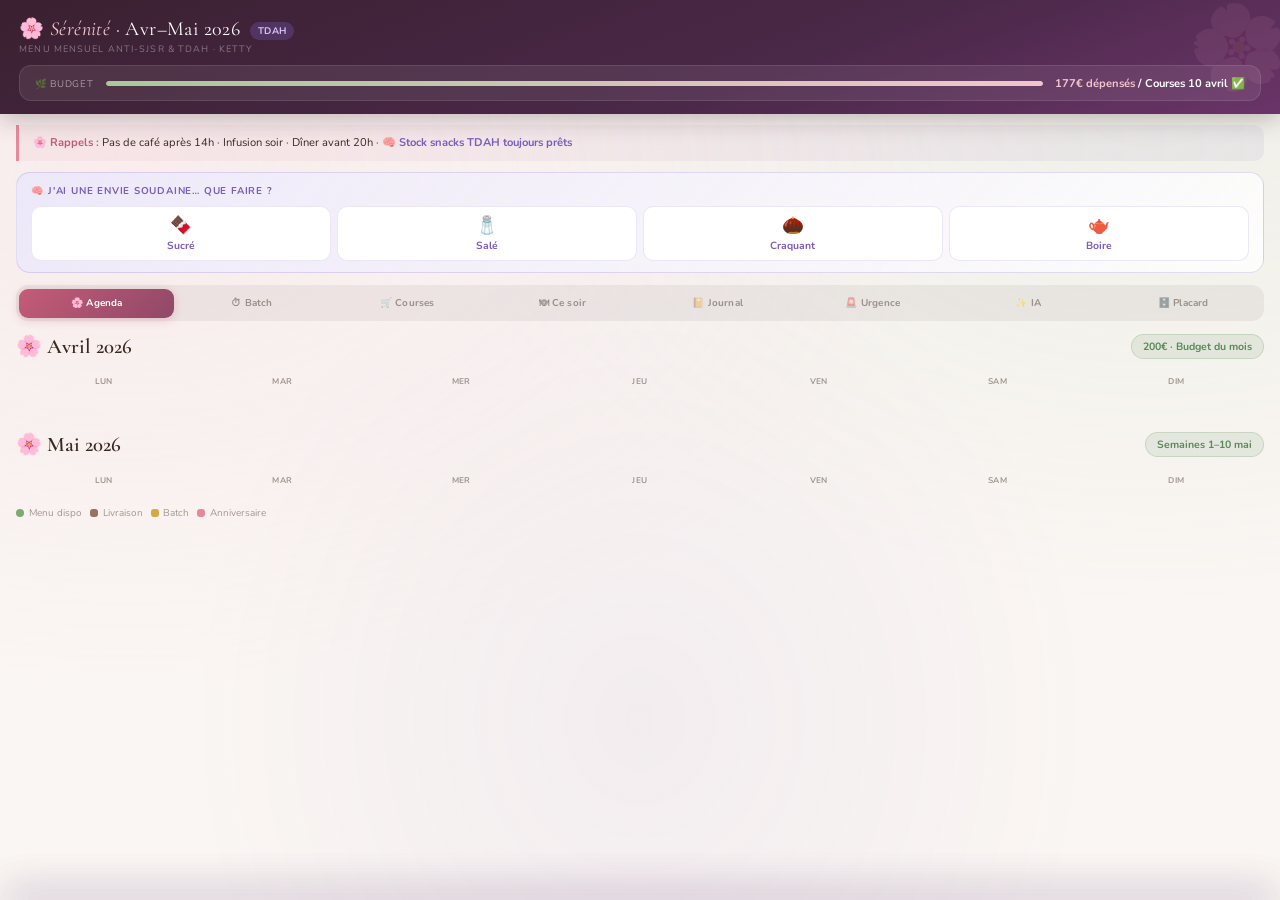
==== index.html @ d6139d7e "Add files via upload" ====
<!DOCTYPE html>
<html lang="fr">
<head>
<meta charset="UTF-8">
  <meta http-equiv="Cache-Control" content="no-cache, no-store, must-revalidate">
  <meta http-equiv="Pragma" content="no-cache">
  <meta http-equiv="Expires" content="0">
<meta name="viewport" content="width=device-width, initial-scale=1.0, user-scalable=no">
<title>Sérénité · Anti-SJSR & TDAH</title>
<!-- manifest désactivé pour éviter le cache -->
<meta name="theme-color" content="#3a2030">
<meta name="apple-mobile-web-app-capable" content="yes">
<meta name="apple-mobile-web-app-status-bar-style" content="black-translucent">
<meta name="apple-mobile-web-app-title" content="Sérénité">
<link rel="apple-touch-icon" href="[data-uri]">
<link rel="apple-touch-icon" sizes="192x192" href="icon192.png">
<link rel="icon" type="image/png" href="[data-uri]">
<link href="https://fonts.googleapis.com/css2?family=Cormorant+Garamond:ital,wght@0,400;0,600;1,400;1,600&family=Nunito:wght@300;400;600;700&display=swap" rel="stylesheet">
<style>
:root {
  --petal-white:#fdfaf8; --petal-pink:#f2c4ce; --petal-rose:#e8899a;
  --blossom-deep:#c45c78; --leaf-light:#a8c89a; --leaf-dark:#5a8a5a;
  --leaf-mid:#7aab72; --pistil:#d4a843; --bark:#6b4c3b; --bark-light:#9b7060;
  --bg:#faf6f3; --bg2:#f5ede8; --text:#3a2820; --muted:rgba(58,40,32,0.45);
  --card:#fff; --night:#3a2030;
  --tdah:#7c5cbf; --tdah-light:#ede8f8; --tdah-mid:#a98de0;
  --dopamine:#e07840;
}
*{margin:0;padding:0;box-sizing:border-box;-webkit-tap-highlight-color:transparent}
body{font-family:'Nunito',sans-serif;background:var(--bg);color:var(--text);min-height:100vh;padding-bottom:5rem}
body::before{content:'';position:fixed;inset:0;background:radial-gradient(ellipse at 10% 20%,rgba(242,196,206,0.18) 0%,transparent 50%),radial-gradient(ellipse at 90% 10%,rgba(168,200,154,0.12) 0%,transparent 45%),radial-gradient(ellipse at 50% 80%,rgba(124,92,191,0.06) 0%,transparent 50%);pointer-events:none;z-index:0}

/* HEADER */
.header{background:linear-gradient(160deg,#3a2030 0%,#4a2848 60%,#6a3468 100%);padding:1rem 1.2rem 0.8rem;position:sticky;top:0;z-index:100;box-shadow:0 4px 24px rgba(58,32,48,0.3);overflow:hidden}
.header::before{content:'🌸';position:absolute;right:-0.5rem;top:-0.5rem;font-size:5rem;opacity:0.08;transform:rotate(-15deg);pointer-events:none}
.header h1{font-family:'Cormorant Garamond',serif;font-size:1.25rem;color:#fff;font-weight:400;letter-spacing:0.02em}
.header h1 em{color:var(--petal-pink);font-style:italic}
.header h1 .tdah-badge{font-family:'Nunito',sans-serif;font-size:0.6rem;background:rgba(124,92,191,0.3);color:#d4c4f8;padding:0.15rem 0.45rem;border-radius:2rem;vertical-align:middle;margin-left:0.3rem;font-weight:700;letter-spacing:0.05em}
.header-sub{font-size:0.58rem;color:rgba(255,255,255,0.38);letter-spacing:0.12em;text-transform:uppercase;margin-top:0.1rem}

/* Budget */
.budget-bar{background:rgba(255,255,255,0.08);border:1px solid rgba(255,255,255,0.1);border-radius:12px;padding:0.6rem 0.9rem;margin-top:0.65rem;display:flex;align-items:center;gap:0.75rem}
.budget-label{font-size:0.6rem;color:rgba(255,255,255,0.5);text-transform:uppercase;letter-spacing:0.08em;white-space:nowrap}
.budget-track{flex:1;background:rgba(255,255,255,0.1);border-radius:2rem;height:5px;overflow:hidden}
.budget-fill{height:100%;border-radius:2rem;background:linear-gradient(90deg,var(--leaf-light),var(--petal-pink));transition:width 0.5s}
.budget-amount{font-size:0.7rem;color:#fff;font-weight:700;white-space:nowrap}
.budget-amount span{color:var(--petal-pink)}

/* Alert */
.alert-bar{background:linear-gradient(90deg,rgba(242,196,206,0.2),rgba(124,92,191,0.08));border-left:3px solid var(--petal-rose);margin:0.7rem 1rem 0;padding:0.55rem 0.9rem;border-radius:0 10px 10px 0;font-size:0.7rem;line-height:1.6;position:relative;z-index:1}
.alert-bar strong{color:var(--blossom-deep)}

/* IMPULSION RAPIDE — toujours visible */
.impulse-bar{
  margin:0.7rem 1rem 0;
  background:linear-gradient(135deg,var(--tdah-light),rgba(255,255,255,0.8));
  border:1.5px solid rgba(124,92,191,0.2);
  border-radius:14px;padding:0.7rem 0.9rem;
  position:relative;z-index:1;
}
.impulse-bar-title{
  font-size:0.62rem;font-weight:700;
  text-transform:uppercase;letter-spacing:0.08em;
  color:var(--tdah);margin-bottom:0.5rem;
  display:flex;align-items:center;gap:0.3rem;
}
.impulse-options{display:flex;gap:0.4rem;flex-wrap:wrap}
.imp-btn{
  flex:1;min-width:80px;
  background:#fff;border:1.5px solid rgba(124,92,191,0.15);
  border-radius:10px;padding:0.45rem 0.4rem;
  text-align:center;cursor:pointer;
  font-size:0.65rem;font-weight:700;color:var(--tdah);
  transition:all 0.15s;line-height:1.3;
}
.imp-btn:active{transform:scale(0.96);background:var(--tdah-light)}
.imp-btn .imp-icon{font-size:1.1rem;display:block;margin-bottom:0.15rem}

/* Nav tabs */
.nav-tabs{display:flex;gap:0;margin:0.75rem 1rem 0;background:rgba(58,40,32,0.06);border-radius:12px;padding:0.2rem;position:relative;z-index:1}
.nav-tab{flex:1;text-align:center;padding:0.48rem 0.15rem;font-size:0.62rem;font-weight:700;color:var(--muted);border-radius:9px;cursor:pointer;transition:all 0.2s;letter-spacing:0.02em}
.nav-tab.active{background:linear-gradient(135deg,var(--blossom-deep),#904868);color:#fff;box-shadow:0 2px 10px rgba(196,92,120,0.3)}

/* CALENDAR */
.calendar-section{padding:0.8rem 1rem 0;position:relative;z-index:1}
.cal-month-header{display:flex;align-items:center;justify-content:space-between;margin-bottom:0.9rem}
.cal-month-header h2{font-family:'Cormorant Garamond',serif;font-size:1.3rem;font-weight:600;color:var(--text)}
.cal-budget-badge{font-size:0.66rem;font-weight:700;padding:0.25rem 0.7rem;border-radius:2rem;background:rgba(90,138,90,0.12);color:var(--leaf-dark);border:1px solid rgba(90,138,90,0.2)}
.cal-weekdays{display:grid;grid-template-columns:repeat(7,1fr);gap:0.2rem;margin-bottom:0.3rem}
.cal-wd{text-align:center;font-size:0.52rem;font-weight:700;color:var(--muted);text-transform:uppercase;letter-spacing:0.05em;padding:0.2rem 0}
.cal-grid{display:grid;grid-template-columns:repeat(7,1fr);gap:0.28rem}
.cal-day{aspect-ratio:1;border-radius:12px;display:flex;flex-direction:column;align-items:center;justify-content:center;cursor:pointer;font-size:0.78rem;font-weight:700;color:var(--text);background:var(--card);transition:all 0.18s;position:relative;box-shadow:0 1px 4px rgba(58,40,32,0.06);border:1.5px solid transparent}
.cal-day:active{transform:scale(0.92)}
.cal-day.empty{background:transparent;box-shadow:none;cursor:default;border:none}
.cal-day.no-menu{background:rgba(58,40,32,0.03);color:var(--muted);cursor:default;box-shadow:none}
.cal-day .cal-dot{width:4px;height:4px;border-radius:50%;margin-top:0.12rem}
.cal-day.has-menu .cal-dot{background:var(--leaf-mid)}
.cal-day.has-menu{border-color:rgba(122,171,114,0.2)}
.cal-day.livraison{border-color:var(--bark-light);background:linear-gradient(135deg,#fff8f5,#fff)}
.cal-day.batch-day{border-color:var(--pistil);background:linear-gradient(135deg,#fffbf0,#fff)}
.cal-day.birthday{background:linear-gradient(135deg,#fff0f4,#fdf5f8);border-color:var(--petal-rose)}
.cal-day.birthday .cal-dot{background:var(--petal-rose)}
.cal-day.active-day{background:linear-gradient(135deg,var(--blossom-deep),#a04060);color:#fff;border-color:var(--blossom-deep);box-shadow:0 4px 16px rgba(196,92,120,0.3)}
.cal-day.active-day .cal-dot{background:rgba(255,255,255,0.7)}
.cal-icon{font-size:0.6rem;margin-top:0.08rem}
.week-sep{grid-column:1/-1;height:1px;background:linear-gradient(90deg,transparent,rgba(242,196,206,0.4),transparent);margin:0.1rem 0}

/* Legend */
.cal-legend{display:flex;flex-wrap:wrap;gap:0.5rem;margin:0.75rem 1rem 0;font-size:0.62rem;color:var(--muted);position:relative;z-index:1}
.leg{display:flex;align-items:center;gap:0.3rem}
.ld{width:8px;height:8px;border-radius:3px}
.ld-g{background:var(--leaf-mid)}.ld-l{background:var(--bark-light)}.ld-b{background:var(--pistil)}.ld-bday{background:var(--petal-rose)}

/* OVERLAY & PANEL */
.overlay{position:fixed;inset:0;background:rgba(58,32,48,0.45);backdrop-filter:blur(3px);z-index:150;opacity:0;pointer-events:none;transition:opacity 0.3s}
.overlay.show{opacity:1;pointer-events:all}
.day-panel{position:fixed;bottom:0;left:0;right:0;background:var(--bg);border-radius:24px 24px 0 0;box-shadow:0 -8px 40px rgba(58,32,48,0.2);transform:translateY(100%);transition:transform 0.35s cubic-bezier(0.32,0,0.67,1);z-index:200;max-height:88vh;overflow-y:auto}
.day-panel.open{transform:translateY(0)}
.panel-handle{width:40px;height:4px;background:rgba(58,40,32,0.12);border-radius:2px;margin:0.75rem auto 0}
.panel-close{position:absolute;right:1rem;top:0.8rem;width:30px;height:30px;border-radius:50%;background:rgba(58,40,32,0.07);border:none;font-size:0.9rem;cursor:pointer;display:flex;align-items:center;justify-content:center;color:var(--muted)}

/* Panel header */
.panel-header{padding:0.3rem 1.2rem 0.7rem}
.panel-date{font-size:0.58rem;text-transform:uppercase;letter-spacing:0.12em;color:var(--muted);font-weight:700}
.panel-title{font-family:'Cormorant Garamond',serif;font-size:1.35rem;font-weight:600;color:var(--text);margin-top:0.2rem;line-height:1.25}
.panel-mode{display:inline-block;font-family:'Nunito',sans-serif;font-size:0.6rem;font-weight:700;padding:0.2rem 0.65rem;border-radius:2rem;margin-top:0.3rem;letter-spacing:0.04em}
.pm-l{background:rgba(155,112,96,0.1);color:var(--bark)}
.pm-b{background:rgba(212,168,67,0.12);color:#8a6800}
.pm-f{background:rgba(90,138,90,0.1);color:var(--leaf-dark)}
.pm-bday{background:rgba(232,137,154,0.12);color:var(--blossom-deep)}

/* Next meal banner */
.next-meal-bar{
  margin:0 1rem 0.65rem;
  background:linear-gradient(135deg,rgba(124,92,191,0.08),rgba(212,168,67,0.06));
  border:1px solid rgba(124,92,191,0.15);
  border-radius:12px;padding:0.6rem 0.9rem;
  display:flex;align-items:center;gap:0.6rem;
  font-size:0.72rem;color:var(--tdah);
}
.next-meal-bar strong{font-size:0.8rem}

/* Banners */
.livraison-banner,.batch-banner,.bday-banner{margin:0 1rem 0.7rem;border-radius:14px;padding:0.75rem 1rem;font-size:0.71rem;line-height:1.65}
.livraison-banner{background:linear-gradient(135deg,rgba(155,112,96,0.06),rgba(255,255,255,0.5));border:1px solid rgba(155,112,96,0.2);color:#6b3820}
.batch-banner{background:linear-gradient(135deg,rgba(212,168,67,0.07),rgba(255,255,255,0.5));border:1px solid rgba(212,168,67,0.2);color:#7a5800}
.bday-banner{background:linear-gradient(135deg,rgba(232,137,154,0.08),rgba(242,196,206,0.08));border:1px solid rgba(232,137,154,0.25);color:#8a2840}

/* Meal cards */
.panel-meals{padding:0 1rem;display:flex;flex-direction:column;gap:0.6rem}
.meal-card{background:#fff;border-radius:16px;overflow:hidden;box-shadow:0 2px 12px rgba(58,40,32,0.06);border:1px solid rgba(58,40,32,0.05)}
.meal-card.bday-card{border-color:rgba(232,137,154,0.2);background:linear-gradient(180deg,#fff9fb,#fff)}
.meal-head{display:flex;align-items:center;gap:0.65rem;padding:0.75rem 0.9rem}
.miw{width:38px;height:38px;border-radius:11px;display:flex;align-items:center;justify-content:center;font-size:1.1rem;flex-shrink:0}
.ic-mat{background:rgba(212,168,67,0.1)}.ic-mid{background:rgba(90,138,90,0.1)}
.ic-gou{background:rgba(242,196,206,0.35)}.ic-din{background:rgba(58,40,32,0.05)}
.ic-sna{background:rgba(232,137,154,0.1)}.ic-bday{background:linear-gradient(135deg,rgba(232,137,154,0.15),rgba(212,168,67,0.1))}
.meal-lbl{font-size:0.58rem;text-transform:uppercase;letter-spacing:0.1em;font-weight:700;color:var(--muted)}
.meal-time{font-size:0.67rem;color:var(--muted);margin-top:0.08rem}

/* TDAH pause question */
.tdah-pause{
  background:var(--tdah-light);border-left:2px solid var(--tdah-mid);
  border-radius:0 8px 8px 0;
  padding:0.35rem 0.7rem;margin:0 0.9rem 0.5rem;
  font-size:0.67rem;color:var(--tdah);font-style:italic;
  display:flex;align-items:center;gap:0.4rem;
}

.meal-body{padding:0 0.9rem 0.9rem}
.meal-title{font-family:'Cormorant Garamond',serif;font-size:1rem;font-weight:600;color:var(--text);margin-bottom:0.45rem;line-height:1.35}
.ingr-list{display:flex;flex-wrap:wrap;gap:0.28rem;margin-bottom:0.4rem}
.ingr{background:var(--bg);border-radius:2rem;padding:0.2rem 0.55rem;font-size:0.67rem;border:1px solid rgba(58,40,32,0.08);color:var(--text)}
.ingr.fr{border-color:rgba(90,138,90,0.3);color:var(--leaf-dark);background:rgba(90,138,90,0.05)}
.ingr.bd{border-color:rgba(232,137,154,0.3);color:var(--blossom-deep);background:rgba(232,137,154,0.05)}
.ntags{display:flex;flex-wrap:wrap;gap:0.25rem;margin-top:0.35rem}
.ntag{border-radius:2rem;padding:0.15rem 0.45rem;font-size:0.56rem;font-weight:700;letter-spacing:0.04em}
.nt-fer{background:rgba(155,112,96,0.12);color:var(--bark)}
.nt-mag{background:rgba(90,138,90,0.12);color:var(--leaf-dark)}
.nt-alk{background:rgba(168,200,154,0.2);color:#3a6a3a}
.nt-vitc{background:rgba(212,168,67,0.12);color:#8a6800}
.nt-fun{background:rgba(232,196,206,0.4);color:var(--blossom-deep)}
.nt-bday{background:rgba(232,137,154,0.12);color:var(--blossom-deep)}
.nt-dopa{background:rgba(224,120,64,0.12);color:var(--dopamine)}
.nt-tdah{background:rgba(124,92,191,0.1);color:var(--tdah)}

.conseil{margin-top:0.45rem;padding:0.4rem 0.65rem;border-radius:8px;font-size:0.68rem;line-height:1.5;display:flex;gap:0.35rem;align-items:flex-start}
.c-sjsr{background:rgba(168,200,154,0.12);color:#3a6a3a;border-left:2px solid var(--leaf-mid)}
.c-prep{background:rgba(155,112,96,0.08);color:#6b3820;border-left:2px solid var(--bark-light)}
.c-bday{background:rgba(232,137,154,0.08);color:#8a2840;border-left:2px solid var(--petal-rose)}
.c-tdah{background:rgba(124,92,191,0.08);color:#5a3a9a;border-left:2px solid var(--tdah-mid)}

.snack-fun{background:linear-gradient(135deg,rgba(232,196,206,0.2),rgba(168,200,154,0.12));border-radius:10px;padding:0.5rem 0.75rem;font-size:0.8rem;font-family:'Cormorant Garamond',serif;font-style:italic;text-align:center;margin-bottom:0.4rem;color:var(--text)}
.snack-bday{background:linear-gradient(135deg,rgba(232,137,154,0.1),rgba(212,168,67,0.08));border-radius:10px;padding:0.5rem 0.75rem;font-size:0.82rem;font-family:'Cormorant Garamond',serif;font-style:italic;text-align:center;margin-bottom:0.4rem;color:var(--blossom-deep)}

/* Infusion */
.infusion-card{background:linear-gradient(160deg,var(--night),#5a2840);border-radius:16px;padding:1rem 1.1rem;margin:0.75rem 1rem 0.5rem;color:#fff;box-shadow:0 6px 24px rgba(58,32,48,0.2);position:relative;overflow:hidden}
.infusion-card::after{content:'🌸';position:absolute;right:0.8rem;bottom:-0.5rem;font-size:3rem;opacity:0.08}
.infusion-card h3{font-family:'Cormorant Garamond',serif;font-size:0.95rem;color:var(--petal-pink);margin-bottom:0.3rem}
.infusion-card p{font-size:0.74rem;color:rgba(255,255,255,0.78);line-height:1.6}
.infusion-card .inf-note{margin-top:0.35rem;font-size:0.62rem;color:rgba(255,255,255,0.35);font-style:italic}
/* Lait d'or */
.lait-or-card{background:linear-gradient(160deg,#5a3800,#8a5a10);border-radius:16px;padding:1rem 1.1rem;margin:0.5rem 1rem 1.8rem;color:#fff;box-shadow:0 6px 24px rgba(90,56,0,0.2);position:relative;overflow:hidden}
.lait-or-card::after{content:'✨';position:absolute;right:0.8rem;bottom:-0.5rem;font-size:3rem;opacity:0.1}
.lait-or-card h3{font-family:'Cormorant Garamond',serif;font-size:0.95rem;color:var(--pistil);margin-bottom:0.3rem}
.lait-or-card p{font-size:0.74rem;color:rgba(255,255,255,0.78);line-height:1.6}
.lait-or-card .lor-note{margin-top:0.35rem;font-size:0.62rem;color:rgba(255,255,255,0.35);font-style:italic}
.soir-toggle{display:flex;gap:0.4rem;margin:0 1rem 0.5rem;position:relative;z-index:1}
.soir-btn{flex:1;text-align:center;padding:0.45rem 0.3rem;border-radius:10px;font-size:0.65rem;font-weight:700;cursor:pointer;transition:all 0.2s;border:1.5px solid transparent}
.soir-btn.active-inf{background:linear-gradient(135deg,var(--night),#5a2840);color:var(--petal-pink);border-color:rgba(232,137,154,0.3)}
.soir-btn.active-lor{background:linear-gradient(135deg,#5a3800,#8a5a10);color:var(--pistil);border-color:rgba(212,168,67,0.3)}
.soir-btn.inactive{background:rgba(58,40,32,0.06);color:var(--muted);border-color:transparent}

/* IMPULSE PANEL */
.impulse-panel{position:fixed;bottom:0;left:0;right:0;background:#fff;border-radius:24px 24px 0 0;box-shadow:0 -8px 40px rgba(124,92,191,0.2);transform:translateY(100%);transition:transform 0.35s cubic-bezier(0.32,0,0.67,1);z-index:300;max-height:80vh;overflow-y:auto}
.impulse-panel.open{transform:translateY(0)}
.imp-panel-handle{width:40px;height:4px;background:rgba(124,92,191,0.15);border-radius:2px;margin:0.75rem auto 0}
.imp-panel-close{position:absolute;right:1rem;top:0.8rem;width:30px;height:30px;border-radius:50%;background:var(--tdah-light);border:none;font-size:0.9rem;cursor:pointer;color:var(--tdah);display:flex;align-items:center;justify-content:center}
.imp-panel-header{padding:0.5rem 1.2rem 0.8rem}
.imp-panel-header h2{font-family:'Cormorant Garamond',serif;font-size:1.2rem;color:var(--tdah);font-weight:600}
.imp-panel-header p{font-size:0.72rem;color:var(--muted);margin-top:0.2rem;line-height:1.5}

.imp-section{padding:0 1rem 0.5rem}
.imp-section-title{font-size:0.6rem;text-transform:uppercase;letter-spacing:0.1em;font-weight:700;color:var(--tdah);margin-bottom:0.5rem;padding:0.5rem 0 0;border-top:1px solid rgba(124,92,191,0.08)}
.imp-item{background:var(--tdah-light);border-radius:12px;padding:0.65rem 0.9rem;margin-bottom:0.45rem;display:flex;align-items:flex-start;gap:0.7rem}
.imp-item-icon{font-size:1.4rem;flex-shrink:0;margin-top:0.1rem}
.imp-item-text{flex:1}
.imp-item-name{font-weight:700;font-size:0.8rem;color:var(--tdah)}
.imp-item-desc{font-size:0.68rem;color:var(--muted);margin-top:0.15rem;line-height:1.4}
.imp-item-tag{font-size:0.55rem;font-weight:700;padding:0.1rem 0.4rem;border-radius:2rem;background:rgba(124,92,191,0.15);color:var(--tdah);display:inline-block;margin-top:0.25rem}

/* SHOPPING */
.shop-section{padding:0.8rem 1rem;position:relative;z-index:1}
.shop-week{background:#fff;border-radius:16px;margin-bottom:1rem;overflow:hidden;box-shadow:0 2px 12px rgba(58,40,32,0.06);border:1px solid rgba(58,40,32,0.05)}
.shop-week-header{padding:0.75rem 1rem;background:linear-gradient(135deg,#4a2848,#7a3468);display:flex;align-items:center;justify-content:space-between}
.shop-week-title{font-family:'Cormorant Garamond',serif;font-size:1rem;color:#fff;font-weight:400}
.shop-week-budget{font-size:0.72rem;font-weight:700;color:var(--petal-pink)}
.shop-source-title{font-size:0.57rem;text-transform:uppercase;letter-spacing:0.1em;font-weight:700;color:var(--muted);padding:0.65rem 1rem 0.3rem;border-bottom:1px solid rgba(58,40,32,0.05);margin-bottom:0.35rem}
.shop-source-block{padding:0 0 0.4rem}
.shop-item{display:flex;align-items:center;gap:0.6rem;padding:0.35rem 1rem;border-bottom:1px solid rgba(58,40,32,0.03);font-size:0.75rem;transition:opacity 0.2s}
.shop-item:last-child{border-bottom:none}
.shop-check{width:19px;height:19px;border-radius:6px;border:2px solid rgba(58,40,32,0.15);flex-shrink:0;cursor:pointer;transition:all 0.15s;display:flex;align-items:center;justify-content:center;font-size:0.7rem;color:#fff}
.shop-check.checked{background:var(--leaf-mid);border-color:var(--leaf-mid)}
.shop-item.done .shop-item-name{text-decoration:line-through;color:var(--muted)}
.shop-item.done{opacity:0.55}
.shop-item-name{flex:1}
.shop-item-price{font-size:0.67rem;font-weight:700;color:var(--bark-light);white-space:nowrap}

/* TIPS */
.tips-section{padding:0.8rem 1rem;position:relative;z-index:1}
.tip-card{background:#fff;border-radius:16px;padding:1rem 1.1rem;margin-bottom:0.8rem;box-shadow:0 2px 12px rgba(58,40,32,0.06);border:1px solid rgba(58,40,32,0.04);position:relative;overflow:hidden}
.tip-card::before{content:attr(data-flower);position:absolute;right:0.5rem;top:0.5rem;font-size:2.5rem;opacity:0.06}
.tip-card.tdah-card{border-color:rgba(124,92,191,0.15);background:linear-gradient(180deg,rgba(124,92,191,0.03),#fff)}
.tip-tag{display:inline-block;font-size:0.57rem;font-weight:700;padding:0.15rem 0.5rem;border-radius:2rem;margin-bottom:0.5rem;letter-spacing:0.04em}
.tt-sjsr{background:rgba(168,200,154,0.2);color:var(--leaf-dark)}
.tt-budget{background:rgba(212,168,67,0.12);color:#8a6800}
.tt-batch{background:rgba(155,112,96,0.1);color:var(--bark)}
.tt-tdah{background:rgba(124,92,191,0.12);color:var(--tdah)}
.tt-dopa{background:rgba(224,120,64,0.12);color:var(--dopamine)}
.tip-card h3{font-family:'Cormorant Garamond',serif;font-size:1rem;font-weight:600;color:var(--text);margin-bottom:0.5rem}
.tip-card ul{padding-left:1.1rem}
.tip-card ul li,.tip-card p{font-size:0.75rem;line-height:1.75;color:rgba(58,40,32,0.75)}
.floral-div{text-align:center;font-size:0.8rem;letter-spacing:0.4em;color:var(--petal-pink);margin:0.5rem 0;opacity:0.7}

/* ── BATCH COOKING ── */
.batch-view{padding:0.8rem 1rem;position:relative;z-index:1}
.batch-hero{
  background:linear-gradient(135deg,var(--night),#5a2840);
  border-radius:16px;padding:1.2rem;margin-bottom:1rem;
  color:#fff;position:relative;overflow:hidden;
}
.batch-hero::after{content:'⏱';position:absolute;right:1rem;bottom:-0.5rem;font-size:4rem;opacity:0.08}
.batch-hero h2{font-family:'Cormorant Garamond',serif;font-size:1.3rem;color:var(--petal-pink);margin-bottom:0.3rem}
.batch-hero p{font-size:0.73rem;color:rgba(255,255,255,0.65);line-height:1.6}
.batch-hero .batch-time-total{
  display:inline-flex;align-items:center;gap:0.4rem;
  background:rgba(255,255,255,0.1);border-radius:2rem;
  padding:0.3rem 0.8rem;font-size:0.7rem;font-weight:700;
  color:var(--gold);margin-top:0.6rem;
}

.batch-week-selector{
  display:flex;gap:0.4rem;flex-wrap:wrap;margin-bottom:1rem;
}
.batch-week-btn{
  flex:1;min-width:120px;
  background:#fff;border:2px solid rgba(58,40,32,0.1);
  border-radius:12px;padding:0.6rem 0.8rem;
  cursor:pointer;transition:all 0.2s;text-align:center;
}
.batch-week-btn.active{
  background:linear-gradient(135deg,var(--blossom-deep),#a04060);
  border-color:var(--blossom-deep);color:#fff;
  box-shadow:0 4px 14px rgba(196,92,120,0.25);
}
.batch-week-btn .bwb-date{font-size:0.62rem;font-weight:700;letter-spacing:0.04em}
.batch-week-btn .bwb-label{font-size:0.7rem;margin-top:0.1rem;opacity:0.7}

.batch-section{background:#fff;border-radius:16px;margin-bottom:1rem;overflow:hidden;box-shadow:0 2px 14px rgba(58,40,32,0.06)}
.batch-section-header{
  padding:0.8rem 1rem;
  display:flex;align-items:center;gap:0.7rem;
}
.batch-section-icon{
  width:42px;height:42px;border-radius:12px;
  display:flex;align-items:center;justify-content:center;
  font-size:1.3rem;flex-shrink:0;
}
.bsi-airfryer{background:rgba(196,112,74,0.12)}
.bsi-feux{background:rgba(212,168,67,0.1)}
.bsi-creami{background:rgba(155,142,196,0.12)}
.bsi-herbes{background:rgba(107,158,120,0.1)}
.bsi-infusion{background:linear-gradient(135deg,rgba(44,37,66,0.08),rgba(232,137,154,0.08))}
.bsi-sel{background:rgba(212,168,67,0.08)}

.batch-section-title{
  font-family:'Cormorant Garamond',serif;
  font-size:1rem;font-weight:600;color:var(--text);
}
.batch-duration{
  margin-left:auto;
  font-size:0.62rem;font-weight:700;
  background:rgba(212,168,67,0.12);color:#8a6800;
  padding:0.2rem 0.6rem;border-radius:2rem;white-space:nowrap;
}

.batch-steps-list{padding:0 1rem 1rem}
.batch-step{
  display:flex;gap:0.75rem;align-items:flex-start;
  padding:0.65rem 0;
  border-bottom:1px solid rgba(58,40,32,0.05);
}
.batch-step:last-child{border-bottom:none}
.batch-step-num{
  width:24px;height:24px;border-radius:50%;
  background:var(--blossom-deep);color:#fff;
  font-size:0.65rem;font-weight:700;
  display:flex;align-items:center;justify-content:center;
  flex-shrink:0;margin-top:0.1rem;
}
.batch-step-content{flex:1}
.batch-step-action{
  font-weight:700;font-size:0.8rem;
  color:var(--text);margin-bottom:0.2rem;
}
.batch-step-detail{
  font-size:0.72rem;color:var(--muted);line-height:1.5;
}
.batch-step-tip{
  margin-top:0.3rem;
  font-size:0.68rem;color:var(--leaf-dark);
  font-style:italic;
}

.batch-ingredient-list{
  padding:0 1rem 0.75rem;
  display:flex;flex-wrap:wrap;gap:0.3rem;
}
.batch-ingr-tag{
  background:var(--bg);border-radius:2rem;
  padding:0.2rem 0.6rem;font-size:0.68rem;
  border:1px solid rgba(58,40,32,0.08);
}
.batch-ingr-tag.highlight{
  background:rgba(107,158,120,0.1);
  border-color:rgba(107,158,120,0.25);
  color:var(--leaf-dark);font-weight:700;
}

.batch-result-box{
  margin:0 1rem 1rem;
  background:linear-gradient(135deg,rgba(107,158,120,0.08),rgba(212,168,67,0.06));
  border:1px solid rgba(107,158,120,0.2);
  border-radius:12px;padding:0.8rem 1rem;
}
.batch-result-title{
  font-size:0.6rem;text-transform:uppercase;letter-spacing:0.1em;
  font-weight:700;color:var(--leaf-dark);margin-bottom:0.5rem;
}
.batch-result-item{
  display:flex;align-items:center;gap:0.5rem;
  font-size:0.75rem;padding:0.25rem 0;
  color:var(--text);
}
.batch-result-item::before{content:'✓';color:var(--sage);font-weight:700}

.batch-timer-inline{
  display:inline-flex;align-items:center;gap:0.3rem;
  background:rgba(196,112,74,0.08);color:var(--bark);
  border-radius:2rem;padding:0.12rem 0.45rem;
  font-size:0.6rem;font-weight:700;margin-left:0.4rem;
}

.batch-parallel-note{
  margin:0 1rem 0.6rem;
  background:rgba(155,142,196,0.08);
  border-left:2px solid var(--lavender);
  border-radius:0 8px 8px 0;
  padding:0.5rem 0.8rem;
  font-size:0.71rem;color:#5a4f8a;
  line-height:1.5;
}

.batch-checkbox{
  width:20px;height:20px;border-radius:6px;
  border:2px solid rgba(58,40,32,0.15);
  flex-shrink:0;cursor:pointer;
  transition:all 0.15s;
  display:flex;align-items:center;justify-content:center;
  font-size:0.75rem;color:#fff;margin-top:0.05rem;
}
.batch-checkbox.done{background:var(--leaf-mid);border-color:var(--leaf-mid)}
.batch-step.completed .batch-step-action{text-decoration:line-through;color:var(--muted)}
.batch-step.completed .batch-step-detail{opacity:0.5}

.batch-progress{
  margin:0 1rem 0.5rem;
  background:rgba(58,40,32,0.06);border-radius:2rem;
  height:6px;overflow:hidden;
}
.batch-progress-fill{
  height:100%;border-radius:2rem;
  background:linear-gradient(90deg,var(--leaf-mid),var(--pistil));
  transition:width 0.3s;
}
.batch-progress-text{
  font-size:0.6rem;color:var(--muted);
  text-align:center;margin-top:0.2rem;
  font-weight:700;
}

.shop-usage{font-size:0.6rem;color:var(--leaf-dark);opacity:0.75;margin-top:0.15rem;font-style:italic;line-height:1.4}
.shop-item{padding:0.55rem 0.75rem}

/* ── JOURNAL NUITS SJSR ── */
.sleep-card{background:#fff;border-radius:16px;margin:0.8rem 1rem;box-shadow:0 2px 14px rgba(58,40,32,0.07);overflow:hidden}
.sleep-card-header{padding:0.85rem 1rem 0.5rem;background:linear-gradient(135deg,rgba(44,37,66,0.04),rgba(232,137,154,0.05))}
.sleep-card-title{font-family:'Cormorant Garamond',serif;font-size:1rem;font-weight:600;color:var(--text);display:flex;align-items:center;gap:0.5rem}
.sleep-date-nav{display:flex;align-items:center;justify-content:space-between;padding:0.5rem 1rem;border-bottom:1px solid rgba(58,40,32,0.05)}
.sleep-date-label{font-size:0.75rem;font-weight:700;color:var(--text)}
.sleep-nav-btn{background:none;border:none;font-size:1.1rem;cursor:pointer;color:var(--muted);padding:0.2rem 0.5rem}

.sleep-section{padding:0.75rem 1rem;border-bottom:1px solid rgba(58,40,32,0.05)}
.sleep-section:last-child{border-bottom:none}
.sleep-section-label{font-size:0.6rem;text-transform:uppercase;letter-spacing:0.1em;font-weight:700;color:var(--muted);margin-bottom:0.6rem;display:flex;align-items:center;gap:0.4rem}

.sleep-time-row{display:flex;gap:0.6rem;margin-bottom:0.5rem}
.sleep-time-field{flex:1}
.sleep-time-field label{display:block;font-size:0.62rem;color:var(--muted);margin-bottom:0.3rem;font-weight:600}
.sleep-time-field input[type="time"]{
  width:100%;border:1.5px solid rgba(58,40,32,0.12);border-radius:10px;
  padding:0.5rem 0.6rem;font-size:0.85rem;font-weight:700;
  color:var(--text);background:#fafaf9;outline:none;
  font-family:'Cormorant Garamond',serif;
}
.sleep-time-field input[type="time"]:focus{border-color:var(--blossom-deep)}

.sleep-calc{
  background:linear-gradient(135deg,rgba(44,37,66,0.06),rgba(107,158,120,0.06));
  border-radius:10px;padding:0.6rem 0.8rem;margin:0.4rem 0;
  display:flex;align-items:center;justify-content:space-between;
}
.sleep-calc-label{font-size:0.62rem;color:var(--muted);font-weight:600}
.sleep-calc-value{font-size:1rem;font-weight:700;color:var(--night);font-family:'Cormorant Garamond',serif}
.sleep-calc-value.good{color:var(--leaf-dark)}
.sleep-calc-value.warning{color:#c47a2a}
.sleep-calc-value.bad{color:#b03030}

.sleep-stars{display:flex;gap:0.4rem;margin:0.3rem 0}
.sleep-star{font-size:1.4rem;cursor:pointer;opacity:0.3;transition:all 0.15s;line-height:1}
.sleep-star.active{opacity:1}

.sleep-quality-labels{display:flex;justify-content:space-between;font-size:0.55rem;color:var(--muted);margin-top:0.1rem}

.sleep-feeling-grid{display:grid;grid-template-columns:repeat(3,1fr);gap:0.4rem;margin:0.3rem 0}
.sleep-feeling-btn{
  border:1.5px solid rgba(58,40,32,0.1);border-radius:10px;
  padding:0.5rem 0.3rem;text-align:center;cursor:pointer;
  background:#fafaf9;transition:all 0.15s;
}
.sleep-feeling-btn.selected{background:linear-gradient(135deg,var(--blossom-deep),#a04060);border-color:transparent;color:#fff}
.sleep-feeling-btn .sfb-icon{font-size:1.1rem;display:block;margin-bottom:0.15rem}
.sleep-feeling-btn .sfb-label{font-size:0.58rem;font-weight:600}

.pain-slider-wrap{margin:0.3rem 0}
.pain-slider-labels{display:flex;justify-content:space-between;font-size:0.55rem;color:var(--muted);margin-top:0.2rem}
.pain-val-display{
  font-size:1.1rem;font-weight:700;font-family:'Cormorant Garamond',serif;
  text-align:center;margin:0.3rem 0 0.5rem;
}
.pain-val-display.p0{color:var(--leaf-dark)}
.pain-val-display.p1,.pain-val-display.p2,.pain-val-display.p3{color:#c8a050}
.pain-val-display.p4,.pain-val-display.p5,.pain-val-display.p6{color:#c47a2a}
.pain-val-display.p7,.pain-val-display.p8{color:#c04040}
.pain-val-display.p9,.pain-val-display.p10{color:#8b0000}
input[type="range"].pain-range{
  width:100%;-webkit-appearance:none;height:6px;
  border-radius:3px;background:linear-gradient(90deg,var(--leaf-mid),#f4a43a,#c04040);
  outline:none;
}
input[type="range"].pain-range::-webkit-slider-thumb{
  -webkit-appearance:none;width:22px;height:22px;
  border-radius:50%;background:#fff;border:3px solid var(--blossom-deep);
  cursor:pointer;box-shadow:0 2px 8px rgba(0,0,0,0.15);
}

.sleep-notes-field{
  width:100%;border:1.5px solid rgba(58,40,32,0.12);border-radius:10px;
  padding:0.6rem 0.8rem;font-size:0.75rem;color:var(--text);
  background:#fafaf9;outline:none;resize:none;
  font-family:inherit;min-height:70px;box-sizing:border-box;
}
.sleep-notes-field:focus{border-color:var(--blossom-deep)}

.sleep-save-btn{
  display:block;width:calc(100% - 2rem);margin:0.5rem 1rem 1rem;
  background:linear-gradient(135deg,var(--blossom-deep),#a04060);
  color:#fff;border:none;border-radius:12px;padding:0.75rem;
  font-size:0.8rem;font-weight:700;cursor:pointer;letter-spacing:0.05em;
}

/* ── STATS HEBDO ── */
.sleep-stats-card{background:#fff;border-radius:16px;margin:0.8rem 1rem;box-shadow:0 2px 14px rgba(58,40,32,0.07);padding:1rem}
.sleep-stats-title{font-family:'Cormorant Garamond',serif;font-size:1rem;font-weight:600;color:var(--text);margin-bottom:0.8rem;display:flex;align-items:center;gap:0.5rem}
.stats-grid{display:grid;grid-template-columns:repeat(2,1fr);gap:0.6rem;margin-bottom:0.8rem}
.stat-box{background:linear-gradient(135deg,rgba(107,158,120,0.07),rgba(212,168,67,0.05));border-radius:12px;padding:0.7rem;text-align:center}
.stat-box-val{font-size:1.3rem;font-weight:700;font-family:'Cormorant Garamond',serif;color:var(--text)}
.stat-box-label{font-size:0.58rem;color:var(--muted);font-weight:600;text-transform:uppercase;letter-spacing:0.06em;margin-top:0.15rem}

.sleep-history-row{
  display:flex;align-items:center;gap:0.5rem;
  padding:0.5rem 0;border-bottom:1px solid rgba(58,40,32,0.05);
}
.sleep-history-row:last-child{border-bottom:none}
.shr-date{font-size:0.65rem;font-weight:700;color:var(--muted);width:50px;flex-shrink:0}
.shr-hours{font-size:0.75rem;font-weight:700;color:var(--text);width:45px;flex-shrink:0}
.shr-stars{font-size:0.7rem;flex-shrink:0;width:65px}
.shr-pain{font-size:0.65rem;font-weight:700;width:35px;flex-shrink:0;text-align:center}
.shr-feeling{font-size:0.9rem;flex-shrink:0}
.shr-bar{flex:1;height:6px;border-radius:3px;background:rgba(58,40,32,0.06)}
.shr-bar-fill{height:100%;border-radius:3px;background:linear-gradient(90deg,var(--leaf-mid),var(--pistil))}

.week-selector{display:flex;gap:0.4rem;padding:0 1rem 0.5rem;overflow-x:auto}
.week-sel-btn{flex-shrink:0;background:#fff;border:1.5px solid rgba(58,40,32,0.1);border-radius:8px;padding:0.35rem 0.7rem;font-size:0.65rem;font-weight:700;cursor:pointer;white-space:nowrap}
.week-sel-btn.active{background:var(--blossom-deep);border-color:var(--blossom-deep);color:#fff}


/* ── CYCLES SOMMEIL ── */
.sleep-cycle-block{background:rgba(44,37,66,0.04);border-radius:12px;padding:0.7rem;margin-bottom:0.6rem;border:1.5px solid rgba(58,40,32,0.08)}
.sleep-cycle-header{display:flex;align-items:center;justify-content:space-between;margin-bottom:0.5rem}
.sleep-cycle-title{font-size:0.65rem;font-weight:700;color:var(--night);text-transform:uppercase;letter-spacing:0.08em}
.sleep-cycle-delete{background:none;border:none;color:var(--muted);font-size:0.9rem;cursor:pointer;padding:0.2rem 0.4rem}
.sleep-cycle-row{display:flex;gap:0.5rem;margin-bottom:0.4rem}
.sleep-cycle-field{flex:1}
.sleep-cycle-field label{display:block;font-size:0.58rem;color:var(--muted);margin-bottom:0.2rem;font-weight:600}
.sleep-cycle-field input[type="time"]{width:100%;border:1.5px solid rgba(58,40,32,0.12);border-radius:8px;padding:0.4rem 0.5rem;font-size:0.8rem;font-weight:700;color:var(--text);background:#fafaf9;outline:none;font-family:inherit}
.sleep-cycle-field input[type="time"]:focus{border-color:var(--blossom-deep)}
.sleep-cycle-duration{text-align:center;font-size:0.7rem;font-weight:700;color:var(--leaf-dark);margin-top:0.2rem}
.sleep-add-cycle-btn{width:100%;background:none;border:1.5px dashed rgba(58,40,32,0.2);border-radius:10px;padding:0.5rem;font-size:0.72rem;font-weight:700;color:var(--muted);cursor:pointer;margin-top:0.3rem}
.sleep-add-cycle-btn:active{background:rgba(58,40,32,0.05)}

/* ── OPTIMISATIONS MOBILE ── */
.meal-card{border-radius:14px;margin-bottom:0.5rem}
.ingr-list{display:flex;flex-wrap:wrap;gap:0.3rem;margin:0.4rem 0}
.ingr{font-size:0.68rem;background:rgba(107,158,120,0.1);border-radius:6px;padding:0.2rem 0.4rem;line-height:1.4}
.ntag{font-size:0.55rem;padding:0.15rem 0.4rem;border-radius:4px;font-weight:700}
.conseil-box{border-radius:10px;padding:0.5rem 0.7rem;margin-top:0.4rem;font-size:0.68rem;line-height:1.5}



.diner-filter{flex-shrink:0;background:#fff;border:1.5px solid rgba(58,40,32,0.1);border-radius:8px;padding:0.35rem 0.8rem;font-size:0.65rem;font-weight:700;cursor:pointer;white-space:nowrap;color:var(--muted)}
.diner-filter.active{background:var(--blossom-deep);border-color:var(--blossom-deep);color:#fff}
.diner-filter-time{flex-shrink:0;background:#fff;border:1.5px solid rgba(107,158,120,0.2);border-radius:8px;padding:0.3rem 0.7rem;font-size:0.62rem;font-weight:700;cursor:pointer;white-space:nowrap;color:var(--leaf-dark)}
.diner-filter-time.active{background:var(--leaf-mid);border-color:var(--leaf-mid);color:#fff}
.diner-card{background:#fff;border-radius:12px;padding:0.8rem;margin-bottom:0.5rem;box-shadow:0 2px 8px rgba(58,40,32,0.06);cursor:pointer;transition:all 0.15s}
.diner-card:active{transform:scale(0.98)}


/* ── STATISTIQUES MENSUELLES ── */
.stats-monthly-card{background:#fff;border-radius:16px;margin:0.8rem 1rem;box-shadow:0 2px 14px rgba(58,40,32,0.07);overflow:hidden}
.stats-monthly-header{padding:0.85rem 1rem 0.5rem;display:flex;align-items:center;justify-content:space-between}
.stats-monthly-title{font-family:'Cormorant Garamond',serif;font-size:1rem;font-weight:600;color:var(--text)}
.month-nav{display:flex;align-items:center;gap:0.5rem}
.month-nav-btn{background:none;border:1.5px solid rgba(58,40,32,0.1);border-radius:8px;padding:0.3rem 0.6rem;font-size:0.75rem;cursor:pointer;color:var(--muted)}
.month-nav-btn.active{background:var(--blossom-deep);border-color:var(--blossom-deep);color:#fff}

.chart-container{padding:0.5rem 1rem 0.8rem;position:relative}
.chart-canvas-wrap{position:relative;height:140px;margin-bottom:0.8rem}
canvas.sleep-chart{width:100%;height:140px}

.chart-legend{display:flex;gap:0.8rem;flex-wrap:wrap;margin-bottom:0.6rem}
.legend-item{display:flex;align-items:center;gap:0.3rem;font-size:0.6rem;color:var(--muted);font-weight:600}
.legend-dot{width:8px;height:8px;border-radius:50%;flex-shrink:0}

.monthly-stats-grid{display:grid;grid-template-columns:repeat(3,1fr);gap:0.5rem;padding:0 1rem 0.8rem}
.mstat-box{background:linear-gradient(135deg,rgba(107,158,120,0.07),rgba(212,168,67,0.05));border-radius:10px;padding:0.6rem;text-align:center}
.mstat-val{font-size:1.1rem;font-weight:700;font-family:'Cormorant Garamond',serif;color:var(--text)}
.mstat-val.good{color:var(--leaf-dark)}
.mstat-val.warning{color:#c47a2a}
.mstat-val.bad{color:#c04040}
.mstat-label{font-size:0.55rem;color:var(--muted);font-weight:600;text-transform:uppercase;letter-spacing:0.05em;margin-top:0.1rem}

.compare-section{padding:0 1rem 0.8rem}
.compare-title{font-size:0.6rem;text-transform:uppercase;letter-spacing:0.1em;font-weight:700;color:var(--muted);margin-bottom:0.5rem}
.compare-row{display:flex;align-items:center;gap:0.5rem;margin-bottom:0.4rem}
.compare-label{font-size:0.62rem;color:var(--text);font-weight:600;width:80px;flex-shrink:0}
.compare-bars{flex:1;display:flex;gap:0.3rem;align-items:center}
.compare-bar-wrap{flex:1}
.compare-bar{height:8px;border-radius:4px;transition:width 0.4s}
.compare-bar.sleep{background:linear-gradient(90deg,var(--leaf-mid),var(--leaf-dark))}
.compare-bar.pain{background:linear-gradient(90deg,#f4a43a,#c04040)}
.compare-val{font-size:0.6rem;font-weight:700;color:var(--muted);width:30px;flex-shrink:0}
.compare-arrow{font-size:0.7rem;flex-shrink:0}
.compare-arrow.better{color:var(--leaf-dark)}
.compare-arrow.worse{color:#c04040}
.compare-arrow.same{color:var(--muted)}

.chart-tabs{display:flex;gap:0.3rem;padding:0 1rem 0.5rem;overflow-x:auto}
.chart-tab{flex-shrink:0;background:rgba(58,40,32,0.05);border:none;border-radius:8px;padding:0.3rem 0.7rem;font-size:0.62rem;font-weight:700;cursor:pointer;color:var(--muted)}
.chart-tab.active{background:var(--night);color:#fff}


/* ── IA ASSISTANT ── */
.ia-chip{display:inline-block;background:rgba(58,40,32,0.06);color:var(--text);border:1.5px solid rgba(58,40,32,0.12);border-radius:20px;padding:0.45rem 0.85rem;font-size:0.67rem;cursor:pointer;transition:background 0.15s,transform 0.1s;font-family:inherit;white-space:nowrap;-webkit-tap-highlight-color:transparent;user-select:none;-webkit-user-select:none;touch-action:manipulation;min-height:36px;line-height:1.4}
.ia-chip.active{background:linear-gradient(135deg,var(--blossom-deep),#7a3a5a);color:#fff;border-color:transparent;font-weight:700}
.ia-chip:active{transform:scale(0.94);opacity:0.85}
.ia-result-card{background:#fff;border-radius:12px;padding:0.8rem;margin-bottom:0.6rem;box-shadow:0 2px 10px rgba(58,40,32,0.07);border:1px solid rgba(107,158,120,0.15);cursor:pointer;transition:all 0.15s;-webkit-tap-highlight-color:rgba(0,0,0,0.05)}
.ia-result-card:active{transform:scale(0.98);background:rgba(107,158,120,0.03)}
.irc-name{font-family:'Cormorant Garamond',serif;font-size:1rem;font-weight:600;color:var(--text)}
.irc-meta{font-size:0.62rem;color:var(--muted);margin:0.2rem 0 0.4rem;font-style:italic}
.ia-score-bar{height:3px;border-radius:2px;background:linear-gradient(90deg,var(--leaf-mid),var(--leaf-dark));margin-top:0.3rem;margin-bottom:0.1rem}
.ia-menu-day{background:#fff;border-radius:12px;padding:0.8rem;margin-bottom:0.6rem;border-left:3px solid var(--blossom-deep);box-shadow:0 2px 8px rgba(58,40,32,0.05)}
.ia-menu-day-title{font-family:'Cormorant Garamond',serif;font-size:0.95rem;font-weight:600;color:var(--blossom-deep);margin-bottom:0.5rem}
.ia-menu-row{display:flex;gap:0.5rem;margin-bottom:0.3rem;align-items:flex-start}
.ia-menu-label{font-size:0.58rem;font-weight:700;color:var(--muted);text-transform:uppercase;letter-spacing:0.06em;width:48px;flex-shrink:0;padding-top:0.1rem}
.ia-menu-val{font-size:0.68rem;color:var(--text);line-height:1.4;flex:1}
.ia-stock-cat{font-size:0.6rem;font-weight:700;color:var(--muted);text-transform:uppercase;letter-spacing:0.08em;margin:0.7rem 0 0.25rem;padding-bottom:0.15rem;border-bottom:1px solid rgba(58,40,32,0.08)}
.ia-stock-item{font-size:0.68rem;color:var(--text);padding:0.25rem 0;border-bottom:1px solid rgba(58,40,32,0.04);display:flex;justify-content:space-between;align-items:center}
.ia-mode-btn{background:rgba(58,40,32,0.06);color:var(--text);border:1.5px solid rgba(58,40,32,0.1);border-radius:8px;padding:0.35rem 0.7rem;font-size:0.65rem;cursor:pointer;transition:all 0.2s;font-family:inherit}
.ia-mode-btn.active{background:linear-gradient(135deg,var(--blossom-deep),#8b3a6b);color:#fff;border-color:transparent}
@keyframes blink{0%,100%{opacity:1}50%{opacity:0}}

/* ── PLACARD OFFICE ── */
.placard-item{display:flex;align-items:flex-start;gap:0.6rem;padding:0.6rem 0.5rem;border-bottom:1px solid rgba(58,40,32,0.06);cursor:pointer;border-radius:8px;transition:background 0.15s;user-select:none;-webkit-user-select:none;-webkit-tap-highlight-color:rgba(0,0,0,0.05)}
.placard-item:active{background:rgba(107,158,120,0.08)}
.placard-item.in-stock{opacity:0.5}
.placard-item.in-stock .placard-nom{text-decoration:line-through;color:var(--muted)}
.placard-check{font-size:1.1rem;flex-shrink:0;margin-top:0.05rem}
.placard-nom{font-size:0.72rem;font-weight:700;color:var(--text);line-height:1.3}
.placard-qte{font-size:0.6rem;color:var(--muted);margin-top:0.1rem;line-height:1.4}

.sect-title{font-size:0.57rem;text-transform:uppercase;letter-spacing:0.12em;color:var(--muted);font-weight:700;margin:0.75rem 1rem 0.35rem}

/* ── RECETTE DÉTAIL ── */
.recipe-detail{
  margin-top:0.55rem;
  background:linear-gradient(135deg,rgba(90,138,90,0.05),rgba(212,168,67,0.04));
  border-radius:10px;padding:0.6rem 0.8rem;
  border-left:2px solid var(--leaf-mid);
}
.recipe-detail-title{
  font-size:0.58rem;text-transform:uppercase;
  letter-spacing:0.1em;font-weight:700;
  color:var(--leaf-dark);margin-bottom:0.4rem;
  display:flex;align-items:center;gap:0.3rem;
}
.recipe-step{
  font-size:0.72rem;color:rgba(58,40,32,0.75);
  line-height:1.7;display:flex;gap:0.4rem;
  padding:0.15rem 0;
}
.recipe-step-num{
  width:16px;height:16px;border-radius:50%;
  background:var(--leaf-mid);color:#fff;
  font-size:0.55rem;font-weight:700;
  display:flex;align-items:center;justify-content:center;
  flex-shrink:0;margin-top:0.2rem;
}
.recipe-time-badge{
  display:inline-flex;align-items:center;gap:0.3rem;
  background:rgba(212,168,67,0.1);color:#8a6800;
  border-radius:2rem;padding:0.15rem 0.55rem;
  font-size:0.6rem;font-weight:700;margin-bottom:0.4rem;
}

/* ── JOURNAL ── */
.journal-section{padding:0.8rem 1rem;position:relative;z-index:1}
.journal-card{background:#fff;border-radius:16px;padding:1rem;margin-bottom:0.8rem;box-shadow:0 2px 12px rgba(58,40,32,0.06);border:1px solid rgba(58,40,32,0.04)}
.journal-card h3{font-family:'Cormorant Garamond',serif;font-size:1rem;font-weight:600;color:var(--text);margin-bottom:0.6rem;display:flex;align-items:center;gap:0.4rem}
.journal-date-row{display:flex;align-items:center;justify-content:space-between;margin-bottom:0.6rem;font-size:0.72rem;color:var(--muted)}
.stars-row{display:flex;gap:0.3rem;margin-bottom:0.5rem}
.star{font-size:1.6rem;cursor:pointer;transition:transform 0.15s;filter:grayscale(1);opacity:0.35}
.star.lit{filter:none;opacity:1;transform:scale(1.1)}
.journal-labels{display:flex;gap:0.4rem;flex-wrap:wrap;margin-bottom:0.6rem}
.jlabel{padding:0.25rem 0.6rem;border-radius:2rem;font-size:0.65rem;font-weight:700;cursor:pointer;border:1.5px solid transparent;transition:all 0.15s}
.jlabel.jl-bad{background:rgba(196,92,120,0.08);color:var(--blossom-deep);border-color:rgba(196,92,120,0.15)}
.jlabel.jl-ok{background:rgba(212,168,67,0.08);color:#8a6800;border-color:rgba(212,168,67,0.2)}
.jlabel.jl-good{background:rgba(90,138,90,0.08);color:var(--leaf-dark);border-color:rgba(90,138,90,0.2)}
.jlabel.selected{opacity:1;border-width:2px}
.jlabel.jl-bad.selected{background:rgba(196,92,120,0.15)}
.jlabel.jl-ok.selected{background:rgba(212,168,67,0.15)}
.jlabel.jl-good.selected{background:rgba(90,138,90,0.15)}
.journal-note{width:100%;background:var(--bg);border:1px solid rgba(58,40,32,0.1);border-radius:10px;padding:0.6rem 0.8rem;font-family:'Nunito',sans-serif;font-size:0.75rem;color:var(--text);resize:none;height:70px;outline:none;margin-bottom:0.5rem}
.journal-note:focus{border-color:var(--petal-rose)}
.journal-save{width:100%;background:linear-gradient(135deg,var(--blossom-deep),#a04060);color:#fff;border:none;border-radius:10px;padding:0.6rem;font-family:'Nunito',sans-serif;font-size:0.75rem;font-weight:700;cursor:pointer;letter-spacing:0.04em}
.journal-history{margin-top:0.8rem}
.jh-title{font-size:0.58rem;text-transform:uppercase;letter-spacing:0.1em;font-weight:700;color:var(--muted);margin-bottom:0.5rem}
.jh-entry{display:flex;align-items:center;gap:0.6rem;padding:0.45rem 0;border-bottom:1px solid rgba(58,40,32,0.05);font-size:0.72rem}
.jh-entry:last-child{border-bottom:none}
.jh-date{color:var(--muted);font-size:0.65rem;min-width:50px}
.jh-stars{font-size:0.8rem;min-width:60px}
.jh-label{font-size:0.62rem;font-weight:700;padding:0.1rem 0.4rem;border-radius:2rem}
.jh-note{color:var(--muted);font-size:0.65rem;flex:1;white-space:nowrap;overflow:hidden;text-overflow:ellipsis}
/* Chart */
.journal-chart{background:var(--bg);border-radius:12px;padding:0.8rem;margin-top:0.7rem}
.chart-title{font-size:0.6rem;text-transform:uppercase;letter-spacing:0.1em;font-weight:700;color:var(--muted);margin-bottom:0.6rem}
.chart-bars{display:flex;align-items:flex-end;gap:0.3rem;height:60px}
.chart-bar-wrap{flex:1;display:flex;flex-direction:column;align-items:center;gap:0.2rem}
.chart-bar{width:100%;border-radius:4px 4px 0 0;transition:height 0.3s;min-height:4px}
.chart-bar-label{font-size:0.5rem;color:var(--muted)}

/* ── TIMER ── */
.timer-card{background:linear-gradient(135deg,var(--night),#4a2848);border-radius:16px;padding:1.2rem;margin-bottom:0.8rem;box-shadow:0 4px 20px rgba(58,32,48,0.2);text-align:center;color:#fff}
.timer-title{font-family:'Cormorant Garamond',serif;font-size:1.1rem;color:var(--petal-pink);margin-bottom:0.3rem}
.timer-sub{font-size:0.68rem;color:rgba(255,255,255,0.45);margin-bottom:1rem}
.timer-circle{width:110px;height:110px;border-radius:50%;border:4px solid rgba(255,255,255,0.1);margin:0 auto 1rem;position:relative;display:flex;align-items:center;justify-content:center}
.timer-circle svg{position:absolute;top:-4px;left:-4px;transform:rotate(-90deg)}
.timer-circle svg circle{fill:none;stroke:var(--petal-rose);stroke-width:4;stroke-linecap:round;stroke-dasharray:340;stroke-dashoffset:340;transition:stroke-dashoffset 1s linear}
.timer-display{font-family:'Cormorant Garamond',serif;font-size:2rem;font-weight:600;color:#fff;line-height:1}
.timer-label-small{font-size:0.6rem;color:rgba(255,255,255,0.4)}
.timer-btns{display:flex;gap:0.6rem;justify-content:center}
.timer-btn{padding:0.55rem 1.2rem;border-radius:10px;border:none;font-family:'Nunito',sans-serif;font-weight:700;font-size:0.78rem;cursor:pointer;transition:all 0.15s}
.tbtn-start{background:var(--petal-rose);color:#fff}
.tbtn-reset{background:rgba(255,255,255,0.1);color:rgba(255,255,255,0.7)}
.timer-step{background:rgba(255,255,255,0.06);border-radius:10px;padding:0.5rem 0.8rem;margin-top:0.8rem;font-size:0.7rem;color:rgba(255,255,255,0.65);line-height:1.6}

/* ── DÎNERS RAPIDES ── */
.diner-section{padding:0.8rem 1rem;position:relative;z-index:1}
.diner-mood-row{display:flex;gap:0.4rem;flex-wrap:wrap;margin-bottom:0.8rem}
.mood-btn{flex:1;min-width:80px;background:#fff;border:1.5px solid rgba(58,40,32,0.08);border-radius:12px;padding:0.5rem 0.4rem;text-align:center;cursor:pointer;font-size:0.63rem;font-weight:700;color:var(--muted);transition:all 0.15s}
.mood-btn.active{background:var(--night);color:var(--petal-pink);border-color:var(--night)}
.mood-btn .mood-icon{font-size:1.2rem;display:block;margin-bottom:0.1rem}
.diner-card{background:#fff;border-radius:14px;padding:0.85rem;margin-bottom:0.6rem;box-shadow:0 2px 10px rgba(58,40,32,0.06);border:1px solid rgba(58,40,32,0.05);display:flex;gap:0.75rem;align-items:flex-start}
.diner-time-badge{background:var(--bg);border-radius:8px;padding:0.3rem 0.5rem;font-size:0.6rem;font-weight:700;color:var(--leaf-dark);text-align:center;white-space:nowrap;flex-shrink:0}
.diner-info{flex:1}
.diner-name{font-family:'Cormorant Garamond',serif;font-size:0.95rem;font-weight:600;color:var(--text);margin-bottom:0.2rem}
.diner-ingr{font-size:0.68rem;color:var(--muted);line-height:1.5;margin-bottom:0.3rem}
.diner-tags{display:flex;gap:0.25rem;flex-wrap:wrap}
.diner-tag{font-size:0.55rem;font-weight:700;padding:0.12rem 0.4rem;border-radius:2rem;background:rgba(90,138,90,0.1);color:var(--leaf-dark)}

/* ── URGENCE SJSR ── */
.urgence-section{padding:0.8rem 1rem;position:relative;z-index:1}
.urgence-header{background:linear-gradient(135deg,#8a1a2a,#c42840);border-radius:16px;padding:1rem;margin-bottom:0.8rem;color:#fff;text-align:center}
.urgence-header h2{font-family:'Cormorant Garamond',serif;font-size:1.2rem;font-weight:600;margin-bottom:0.2rem}
.urgence-header p{font-size:0.7rem;color:rgba(255,255,255,0.7)}
.urgence-step{background:#fff;border-radius:14px;padding:0.85rem 1rem;margin-bottom:0.6rem;box-shadow:0 2px 10px rgba(58,40,32,0.06);display:flex;gap:0.8rem;align-items:flex-start;border-left:3px solid var(--petal-rose)}
.urgence-num{width:28px;height:28px;border-radius:50%;background:var(--blossom-deep);color:#fff;display:flex;align-items:center;justify-content:center;font-weight:700;font-size:0.8rem;flex-shrink:0}
.urgence-step h4{font-size:0.82rem;font-weight:700;color:var(--text);margin-bottom:0.2rem}
.urgence-step p{font-size:0.72rem;color:var(--muted);line-height:1.5}
.urgence-foods{background:var(--tdah-light);border-radius:12px;padding:0.8rem 1rem;margin-bottom:0.6rem}
.urgence-foods h4{font-size:0.72rem;font-weight:700;color:var(--tdah);margin-bottom:0.5rem;text-transform:uppercase;letter-spacing:0.06em}
.urgence-food-item{display:flex;align-items:center;gap:0.5rem;font-size:0.74rem;padding:0.3rem 0;border-bottom:1px solid rgba(124,92,191,0.08)}
.urgence-food-item:last-child{border-bottom:none}
.urgence-note{background:rgba(196,92,120,0.06);border:1px solid rgba(196,92,120,0.15);border-radius:12px;padding:0.8rem 1rem;font-size:0.72rem;color:#6a1a28;line-height:1.6}

/* ── ALARMES ── */
.alarm-section{padding:0 1rem 0.5rem;position:relative;z-index:1}
.alarm-card{background:#fff;border-radius:14px;padding:0.85rem 1rem;margin-bottom:0.5rem;box-shadow:0 2px 10px rgba(58,40,32,0.06);display:flex;align-items:center;gap:0.8rem;border:1px solid rgba(58,40,32,0.05)}
.alarm-icon{font-size:1.5rem;flex-shrink:0}
.alarm-info{flex:1}
.alarm-name{font-weight:700;font-size:0.8rem;color:var(--text)}
.alarm-time{font-size:0.68rem;color:var(--muted);margin-top:0.05rem}
.alarm-toggle{width:40px;height:22px;border-radius:11px;border:none;cursor:pointer;transition:all 0.2s;position:relative;flex-shrink:0}
.alarm-toggle.on{background:var(--leaf-mid)}
.alarm-toggle.off{background:rgba(58,40,32,0.12)}
.alarm-toggle::after{content:'';position:absolute;top:3px;width:16px;height:16px;border-radius:50%;background:#fff;transition:all 0.2s;box-shadow:0 1px 3px rgba(0,0,0,0.2)}
.alarm-toggle.on::after{left:21px}
.alarm-toggle.off::after{left:3px}
</style>
</head>
<body>

<!-- PWA Install Banner -->
<div id="install-banner" style="display:none;position:fixed;bottom:0;left:0;right:0;z-index:1000;background:linear-gradient(135deg,#3a2030,#5a2840);padding:0.8rem 1rem;align-items:center;gap:0.8rem;box-shadow:0 -4px 20px rgba(58,32,48,0.3)">
  <span style="font-size:1.5rem">🌸</span>
  <div style="flex:1">
    <div style="color:#fff;font-weight:700;font-size:0.82rem">Installer l'appli Sérénité</div>
    <div style="color:rgba(255,255,255,0.55);font-size:0.68rem">Accès rapide depuis votre écran d'accueil</div>
  </div>
  <button onclick="installApp()" style="background:var(--petal-pink,#f2c4ce);color:#3a2030;border:none;border-radius:8px;padding:0.5rem 1rem;font-weight:700;font-size:0.75rem;cursor:pointer">Installer</button>
  <button onclick="document.getElementById('install-banner').style.display='none'" style="background:rgba(255,255,255,0.1);color:rgba(255,255,255,0.6);border:none;border-radius:8px;padding:0.5rem 0.6rem;font-size:0.8rem;cursor:pointer">✕</button>
</div>
<!-- HEADER -->
<div class="header">
  <div>
    <h1>🌸 <em>Sérénité</em> · Avr–Mai 2026 <span class="tdah-badge">TDAH</span></h1>
    <div class="header-sub">Menu mensuel anti-SJSR & TDAH · Ketty</div>
  </div>
  <div class="budget-bar">
    <span class="budget-label">🌿 Budget</span>
    <div class="budget-track"><div class="budget-fill" id="budgetFill" style="width:100%"></div></div>
    <span class="budget-amount" id="budgetAmount"><span>177€ dépensés</span> / Courses 10 avril ✅</span>
  </div>
</div>

<!-- ALERT -->
<div class="alert-bar">
  <strong>🌸 Rappels :</strong> Pas de café après 14h · Infusion soir · Dîner avant 20h · <strong style="color:var(--tdah)">🧠 Stock snacks TDAH toujours prêts</strong>
</div>

<!-- BOUTON IMPULSION -->
<div class="impulse-bar">
  <div class="impulse-bar-title">🧠 J'ai une envie soudaine… que faire ?</div>
  <div class="impulse-options">
    <div class="imp-btn" onclick="openImpulse('sucre')"><span class="imp-icon">🍫</span>Sucré</div>
    <div class="imp-btn" onclick="openImpulse('sale')"><span class="imp-icon">🧂</span>Salé</div>
    <div class="imp-btn" onclick="openImpulse('craquant')"><span class="imp-icon">🌰</span>Craquant</div>
    <div class="imp-btn" onclick="openImpulse('boire')"><span class="imp-icon">🫖</span>Boire</div>
  </div>
</div>

<!-- NAV -->
<div class="nav-tabs">
  <div class="nav-tab active" onclick="showView('calendar')">🌸 Agenda</div>
  <div class="nav-tab" onclick="showView('batch')">⏱ Batch</div>
  <div class="nav-tab" onclick="showView('shopping')">🛒 Courses</div>
  <div class="nav-tab" onclick="showView('diner')">🍽 Ce soir</div>
  <div class="nav-tab" onclick="showView('journal')">📔 Journal</div>
  <div class="nav-tab" onclick="showView('urgence')">🚨 Urgence</div>
  <div class="nav-tab" onclick="showView('ia')">✨ IA</div>
  <div class="nav-tab" onclick="showView('placard')">🗄️ Placard</div>
</div>

<!-- CALENDAR VIEW -->
<div id="view-calendar">
  <div class="calendar-section">
    <div class="cal-month-header">
      <h2>🌸 Avril 2026</h2>
      <span class="cal-budget-badge">200€ · Budget du mois</span>
    </div>
    <div class="cal-weekdays">
      <div class="cal-wd">Lun</div><div class="cal-wd">Mar</div><div class="cal-wd">Mer</div>
      <div class="cal-wd">Jeu</div><div class="cal-wd">Ven</div><div class="cal-wd">Sam</div>
      <div class="cal-wd">Dim</div>
    </div>
    <div class="cal-grid" id="calGrid"></div>
  </div>
  <!-- MAY CALENDAR -->
  <div class="calendar-section" style="margin-top:1.5rem">
    <div class="cal-month-header">
      <h2>🌸 Mai 2026</h2>
      <span class="cal-budget-badge">Semaines 1–10 mai</span>
    </div>
    <div class="cal-weekdays">
      <div class="cal-wd">Lun</div><div class="cal-wd">Mar</div><div class="cal-wd">Mer</div>
      <div class="cal-wd">Jeu</div><div class="cal-wd">Ven</div><div class="cal-wd">Sam</div>
      <div class="cal-wd">Dim</div>
    </div>
    <div class="cal-grid" id="mayGrid"></div>
  </div>

  <div class="cal-legend">
    <span class="leg"><span class="ld ld-g" style="border-radius:50%"></span>Menu dispo</span>
    <span class="leg"><span class="ld ld-l"></span>Livraison</span>
    <span class="leg"><span class="ld ld-b"></span>Batch</span>
    <span class="leg"><span class="ld ld-bday"></span>Anniversaire</span>
  </div>
</div>

<!-- SHOPPING VIEW -->
<div id="view-shopping" style="display:none">

  <div style="padding:0.8rem 1rem 0.4rem">
    <div style="font-family:'Cormorant Garamond',serif;font-size:1.1rem;font-weight:600;color:var(--text)">🛒 Mes courses · Avril–Mai 2026</div>
    <div style="font-size:0.62rem;color:var(--muted);margin-top:0.15rem">Basé sur vos achats réels du mois</div>
  </div>

  <!-- BILAN COURSES FAITES -->
  <div style="margin:0 1rem 0.8rem;background:linear-gradient(135deg,rgba(107,158,120,0.12),rgba(212,168,67,0.06));border-radius:14px;padding:0.8rem 1rem">
    <div style="font-size:0.65rem;font-weight:700;color:var(--leaf-dark);text-transform:uppercase;letter-spacing:0.08em;margin-bottom:0.5rem">✅ Courses faites · 10 avril</div>
    <div style="display:flex;justify-content:space-between;margin-bottom:0.3rem">
      <div style="font-size:0.72rem;font-weight:700;color:var(--text)">Total dépensé</div>
      <div style="font-size:0.72rem;font-weight:700;color:var(--blossom-deep)">235,66€ faits ✅ · +~109€ La Fourche à commander</div>
    </div>
    <div style="font-size:0.62rem;color:var(--muted);line-height:1.6">
      💧 L'Eau Vive · 7 avril · 62,56€ · alimentation bio<br>
      🛒 Auchan · 10 avril · 156,61€ · 48 articles<br>
      🌿 Biocoop Les Berges d'Alfort · 11 avril · 16,49€<br>
      📦 La Fourche · ~109€ · à commander mardi ou jeudi selon paye
    </div>
  </div>

  <!-- TABS MAGASINS -->
  <div style="display:flex;gap:0.4rem;padding:0 1rem 0.6rem;overflow-x:auto;scrollbar-width:none">
    <button class="diner-filter active" onclick="switchShop('eauvive',this)">💧 L'Eau Vive</button>
    <button class="diner-filter" onclick="switchShop('auchan',this)">🛒 Auchan</button>
    <button class="diner-filter" onclick="switchShop('biocoop',this)">🌿 Biocoop</button>
    <button class="diner-filter" onclick="switchShop('fourche',this)">📦 La Fourche</button>
    <button class="diner-filter" onclick="switchShop('mai',this)">🌸 Mai</button>
  </div>

  <div id="shop-display" style="padding:0 1rem 4rem"></div>

</div>

<div id="view-batch" style="display:none">
  <div class="batch-view">
    <div class="batch-hero">
      <h2>⏱ Mes Sessions Batch Cooking</h2>
      <p>Chaque samedi · 1h30 · Tout préparer pour la semaine<br>
      Suivez les étapes dans l'ordre — tout est organisé en parallèle.</p>
      <div class="batch-time-total">⏱ 1h30 au total · Semaine tranquille garantie</div>
    </div>

    <!-- Progression globale -->
    <div style="margin:0 1rem 0.6rem;background:rgba(58,40,32,0.08);border-radius:8px;height:8px;overflow:hidden">
      <div id="batchProgress" style="height:100%;background:linear-gradient(90deg,var(--leaf-mid),var(--leaf-dark));border-radius:8px;transition:width 0.3s;width:0%"></div>
    </div>
    <div style="text-align:center;font-size:0.62rem;color:var(--muted);margin-bottom:0.6rem" id="batchProgressText">0/0 étapes</div>

    <!-- Sélecteur de session -->
    <div class="batch-week-selector">
      <div class="batch-week-btn active" onclick="selectBatchWeek(0,this)">
        <div class="bwb-date">Sam 11 avr</div>
        <div class="bwb-label">Session 1</div>
      </div>
      <div class="batch-week-btn" onclick="selectBatchWeek(1,this)">
        <div class="bwb-date">Sam 18 avr</div>
        <div class="bwb-label">Session 2</div>
      </div>
      <div class="batch-week-btn" onclick="selectBatchWeek(2,this)">
        <div class="bwb-date">Sam 25 avr</div>
        <div class="bwb-label">Session 3</div>
      </div>
      <div class="batch-week-btn" onclick="selectBatchWeek(3,this)">
        <div class="bwb-date">Sam 2 mai</div>
        <div class="bwb-label">Session 4</div>
      </div>
      <div class="batch-week-btn" onclick="selectBatchWeek(4,this)">
        <div class="bwb-date">Sam 9 mai</div>
        <div class="bwb-label">Session 5</div>
      </div>
    </div>

    <!-- Étapes du batch -->
    <div id="batchStepsList" style="padding:0 1rem 1rem"></div>

  </div>
</div>


<div id="view-tips" style="display:none">
  <div class="tips-section">

    <div class="tip-card tdah-card" data-flower="🧠">
      <span class="tip-tag tt-tdah">🧠 TDAH & Impulsivité</span>
      <h3>Vos snacks dopamine toujours prêts</h3>
      <p style="margin-bottom:0.6rem">Gardez <strong>toujours en stock</strong> dans un endroit visible et accessible :</p>
      <ul>
        <li>🍫 <strong>Chocolat noir 85%+</strong> → dopamine naturelle, 1-2 carrés max</li>
        <li>🌰 <strong>Amandes torréfiées (batch)</strong> → croquant + magnésium</li>
        <li>🌴 <strong>Dattes Medjool</strong> → sucre naturel lent, pas de pic glycémique</li>
        <li>🌸 <strong>Graines de courge</strong> → zinc + magnésium + tryptophane</li>
        <li>🫖 <strong>Infusion gingembre-citron</strong> → pause et recentrage</li>
      </ul>
    </div>

    <div class="tip-card tdah-card" data-flower="⚡">
      <span class="tip-tag tt-dopa">⚡ Dopamine & Concentration</span>
      <h3>Les aliments boosteurs de dopamine</h3>
      <ul>
        <li><strong>Sardines & maquereau</strong> → oméga-3 DHA, précurseurs dopamine</li>
        <li><strong>Graines de courge</strong> → zinc + tryptophane → sérotonine/dopamine</li>
        <li><strong>Sarrasin</strong> → L-tyrosine, précurseur direct de la dopamine</li>
        <li><strong>Chocolat noir 85%+</strong> → théobromine + phénylalanine</li>
        <li><strong>Amandes</strong> → phénylalanine + magnésium</li>
        <li><strong>Lentilles corail</strong> → fer + B9, co-facteurs dopamine</li>
      </ul>
    </div>

    <div class="floral-div">🌸 · · · 🧠 · · · 🌸</div>

    <div class="tip-card" data-flower="⚗️">
      <span class="tip-tag tt-sjsr">🌿 SJSR · Binômes fer & magnésium</span>
      <h3>Les associations qui soulagent</h3>
      <ul>
        <li><strong>Lentilles + vinaigre de cidre</strong> → fer ×3</li>
        <li><strong>Sardines + persil</strong> → fer hème + vit. C</li>
        <li><strong>Curcuma + poivre + huile</strong> → anti-inflam ×20</li>
        <li><strong>Épinards + ail</strong> → magnésium + soufre</li>
        <li><strong>Sarrasin + fruits rouges</strong> → magnésium + antioxydants</li>
      </ul>
    </div>

    <div class="floral-div">🌸 · · · 🌸</div>

    <div class="tip-card" data-flower="🚫">
      <span class="tip-tag tt-sjsr">🚫 À éviter · SJSR & TDAH</span>
      <h3>Les ennemis du sommeil et de la concentration</h3>
      <ul>
        <li>Café/thé noir <strong>après 14h</strong> → aggrave SJSR et TDAH le soir</li>
        <li>Glutamate E621 → excitateur neuronal, ennemi du SJSR</li>
        <li>Sucre raffiné → pic puis chute de dopamine (pire pour TDAH)</li>
        <li>Alcool → aggrave les deux syndromes la nuit</li>
        <li>Dîner après 20h → digestion active perturbe le repos</li>
        <li>Grignotage impulsif sucré → remplacer par snacks dopamine listés ci-dessus</li>
      </ul>
    </div>

    <div class="floral-div">⏱ · · · 🌿</div>

    <div class="tip-card" data-flower="⏱">
      <span class="tip-tag tt-batch">🍳 Batch cooking · Samedi matin</span>
      <h3>1h30 pour toute la semaine</h3>
      <ul>
        <li>🔥 Air Fryer : amandes 8min · courge 6min · tofu 15min</li>
        <li>🍳 Feux : lentilles + quinoa + sarrasin simultanément</li>
        <li>🥬 Poêle : épinards sautés ail → 3 portions dîners</li>
        <li>🥶 Ninja Creami : 2-3 bases à congeler</li>
        <li>🍵 Bocal gingembre tranché → prêt toute la semaine</li>
      </ul>
    </div>

    <div class="tip-card" data-flower="🍵">
      <span class="tip-tag tt-sjsr">🌙 Infusion Lune Dorée · Chaque soir</span>
      <h3>Le rituel apaisant</h3>
      <p>1cc gingembre · ½cc curcuma · pincée poivre · eau 80°C · 8 min · sans sucre.<br><br>
      Gingembre = anti-inflammatoire musculaire. Curcuma = action dopaminergique. <strong>Ce rituel aide aussi le TDAH</strong> — c'est un ancrage sensoriel qui signale à votre cerveau que la journée se termine.</p>
    </div>

  </div>
</div>

<!-- DÎNER RAPIDE VIEW -->
<div id="view-diner" style="display:none">
  <div class="diner-header" style="padding:0.8rem 1rem 0.4rem">
    <div style="font-family:'Cormorant Garamond',serif;font-size:1.1rem;font-weight:600;color:var(--text)">🍽 Recettes rapides</div>
    <div style="font-size:0.62rem;color:var(--muted);margin-top:0.15rem">50 recettes sans gluten · sans lactose · anti-SJSR</div>
  </div>

  <!-- Filtres catégories -->
  <div style="display:flex;gap:0.4rem;padding:0 1rem 0.6rem;overflow-x:auto;scrollbar-width:none">
    <button class="diner-filter active" onclick="filterDiners('all',this)">Tout</button>
    <button class="diner-filter" onclick="filterDiners('brunch',this)">🌅 Brunch</button>
    <button class="diner-filter" onclick="filterDiners('entree',this)">🥗 Entrées</button>
    <button class="diner-filter" onclick="filterDiners('plat',this)">🍲 Plats</button>
    <button class="diner-filter" onclick="filterDiners('soupe',this)">🥣 Soupes</button>
    <button class="diner-filter" onclick="filterDiners('dessert',this)">🍰 Desserts</button>
    <button class="diner-filter" onclick="filterDiners('base',this)">📋 Bases</button>
  </div>

  <!-- Filtres temps -->
  <div style="display:flex;gap:0.4rem;padding:0 1rem 0.8rem;overflow-x:auto;scrollbar-width:none">
    <button class="diner-filter-time active" onclick="filterDinerTime(0,this)">⏱ Tous</button>
    <button class="diner-filter-time" onclick="filterDinerTime(15,this)">≤ 15 min</button>
    <button class="diner-filter-time" onclick="filterDinerTime(25,this)">≤ 25 min</button>
    <button class="diner-filter-time" onclick="filterDinerTime(45,this)">≤ 45 min</button>
  </div>

  <div id="diner-list" style="padding:0 1rem 1rem"></div>
</div>

<div id="view-journal" style="display:none">

  <!-- Timer Infusion -->
  <div class="journal-section">
    <div class="timer-card">
      <div class="timer-title">🍵 Timer Infusion / Lait d'Or</div>
      <div class="timer-sub">Appuyez sur Démarrer quand vous versez l'eau</div>
      <div class="timer-countdown" id="timerCount">8:00</div>
      <div class="timer-step" id="timerStep">🌸 Versez l'eau à 80°C et appuyez sur Démarrer</div>
      <div class="timer-controls">
        <button class="timer-btn" id="timerBtn" onclick="toggleTimer()">▶ Démarrer</button>
        <button class="timer-btn timer-btn-sec" onclick="resetTimer()">↺ Reset</button>
      </div>
    </div>
  </div>

  <!-- Journal de Nuit -->
  <div class="sleep-card">
    <div class="sleep-card-header">
      <div class="sleep-card-title">🌙 Journal de nuit SJSR</div>
    </div>

    <!-- Navigation date -->
    <div class="sleep-date-nav">
      <button class="sleep-nav-btn" onclick="sleepNavDate(-1)">‹</button>
      <div>
        <div class="sleep-date-label" id="sleepDateLabel">Jeudi 9 avril 2026</div>
        <div style="font-size:0.58rem;color:var(--muted);text-align:center" id="sleepSavedIndicator"></div>
      </div>
      <button class="sleep-nav-btn" onclick="sleepNavDate(1)">›</button>
    </div>

    <!-- CYCLES DE SOMMEIL -->
    <div class="sleep-section">
      <div class="sleep-section-label">🔄 Cycles de sommeil — ajoutez autant que nécessaire</div>
      <div id="sleepCyclesContainer"></div>
      <button class="sleep-add-cycle-btn" onclick="addSleepCycle()">+ Ajouter un cycle</button>
      <div class="sleep-calc" style="margin-top:0.5rem">
        <div><div class="sleep-calc-label">😴 Sommeil total cumulé</div></div>
        <div class="sleep-calc-value" id="slpTotalCumul">—</div>
      </div>
      <div class="sleep-calc">
        <div><div class="sleep-calc-label">🛏 Temps total au lit</div></div>
        <div class="sleep-calc-value" id="slpTotalLit">—</div>
      </div>
      <div class="sleep-calc">
        <div><div class="sleep-calc-label">🔢 Nombre de levers</div></div>
        <div class="sleep-calc-value" id="slpNbLevers">—</div>
      </div>
    </div>

    <!-- Qualité du sommeil -->
    <div class="sleep-section">
      <div class="sleep-section-label">⭐ Qualité globale de la nuit</div>
      <div class="sleep-stars" id="sleepQualityStars">
        <span class="sleep-star" onclick="setSleepQuality(1)">★</span>
        <span class="sleep-star" onclick="setSleepQuality(2)">★</span>
        <span class="sleep-star" onclick="setSleepQuality(3)">★</span>
        <span class="sleep-star" onclick="setSleepQuality(4)">★</span>
        <span class="sleep-star" onclick="setSleepQuality(5)">★</span>
      </div>
      <div class="sleep-quality-labels">
        <span>Très mauvaise</span><span>Moyenne</span><span>Excellente</span>
      </div>
    </div>

    <!-- Réveil final -->
    <div class="sleep-section">
      <div class="sleep-section-label">🌅 Comment je me sens au réveil final</div>
      <div class="sleep-feeling-grid" id="sleepFeelingGrid">
        <div class="sleep-feeling-btn" onclick="setSleepFeeling('exhausted')">
          <span class="sfb-icon">😫</span><span class="sfb-label">Épuisée</span>
        </div>
        <div class="sleep-feeling-btn" onclick="setSleepFeeling('tired')">
          <span class="sfb-icon">😔</span><span class="sfb-label">Fatiguée</span>
        </div>
        <div class="sleep-feeling-btn" onclick="setSleepFeeling('ok')">
          <span class="sfb-icon">😐</span><span class="sfb-label">Correcte</span>
        </div>
        <div class="sleep-feeling-btn" onclick="setSleepFeeling('good')">
          <span class="sfb-icon">🙂</span><span class="sfb-label">Bien</span>
        </div>
        <div class="sleep-feeling-btn" onclick="setSleepFeeling('great')">
          <span class="sfb-icon">😊</span><span class="sfb-label">Reposée</span>
        </div>
        <div class="sleep-feeling-btn" onclick="setSleepFeeling('excellent')">
          <span class="sfb-icon">🌟</span><span class="sfb-label">Excellente</span>
        </div>
      </div>
    </div>

    <!-- Sieste -->
    <div class="sleep-section">
      <div class="sleep-section-label">☀️ Sieste <span style="font-size:0.58rem;color:var(--muted);font-weight:400">(week-end &amp; vacances)</span></div>
      <div style="display:flex;align-items:center;gap:0.8rem;margin-top:0.4rem">
        <select id="siesteDuree" onchange="updateSiesteInfo()" style="flex:1;border:1.5px solid rgba(58,40,32,0.15);border-radius:8px;padding:0.4rem 0.6rem;font-size:0.7rem;background:#fff;color:var(--text)">
          <option value="0">Pas de sieste</option>
          <option value="15">15 min — micro-sieste</option>
          <option value="20">20 min — sieste parfaite</option>
          <option value="30">30 min</option>
          <option value="45">45 min</option>
          <option value="60">1h</option>
          <option value="90">1h30</option>
          <option value="120">2h</option>
        </select>
      </div>
      <div style="font-size:0.6rem;color:var(--muted);margin-top:0.3rem;font-style:italic" id="siesteInfo">Pas de sieste aujourd’hui</div>
    </div>

    <!-- Douleurs réveil -->
    <div class="sleep-section">
      <div class="sleep-section-label">🦵 Douleurs SJSR / Impatiences au réveil (0-10)</div>
      <div class="pain-val-display p0" id="painMorningDisplay">0 — Aucune douleur</div>
      <input type="range" class="pain-range" id="painMorning" min="0" max="10" value="0"
        oninput="updatePainDisplay('painMorning','painMorningDisplay')">
      <div class="pain-slider-labels"><span>0 · Aucune</span><span>5 · Modérée</span><span>10 · Insupportable</span></div>
    </div>

    <!-- Douleurs journée -->
    <div class="sleep-section">
      <div class="sleep-section-label">🌞 Douleurs / Impatiences dans la journée (0-10)</div>
      <div class="pain-val-display p0" id="painDayDisplay">0 — Aucune douleur</div>
      <input type="range" class="pain-range" id="painDay" min="0" max="10" value="0"
        oninput="updatePainDisplay('painDay','painDayDisplay')">
      <div class="pain-slider-labels"><span>0 · Aucune</span><span>5 · Modérée</span><span>10 · Insupportable</span></div>
    </div>

    <!-- Notes -->
    <div class="sleep-section">
      <div class="sleep-section-label">📝 Notes — Symptômes · Déclencheurs · Observations</div>
      <textarea class="sleep-notes-field" id="sleepNotes"
        placeholder="Ex: Impatiences vers 23h · Levée 3 fois · Crampes · Dîner tardif · Stress..." onblur="autoSaveSleep()" oninput="autoSaveSleep()"></textarea>
    </div>

    <button class="sleep-save-btn" onclick="saveSleepEntry()">✓ Confirmer la saisie de cette nuit</button>
  </div>

  <!-- Statistiques -->
  <!-- Statistiques hebdo + mensuelles -->
  <div class="sleep-stats-card">
    <div class="sleep-stats-title">📊 Statistiques</div>

    <!-- Onglets -->
    <div class="chart-tabs">
      <button class="chart-tab active" onclick="switchStatsTab('hebdo',this)">14 nuits</button>
      <button class="chart-tab" onclick="switchStatsTab('mensuel',this)">Mensuel</button>
      <button class="chart-tab" onclick="switchStatsTab('comparatif',this)">Comparatif</button>
    </div>

    <!-- TAB: 14 nuits -->
    <div id="stats-tab-hebdo">
      <div class="stats-grid" id="sleepStatsGrid">
        <div class="stat-box"><div class="stat-box-val" id="statAvgSleep">—</div><div class="stat-box-label">Sommeil moyen</div></div>
        <div class="stat-box"><div class="stat-box-val" id="statAvgQuality">—</div><div class="stat-box-label">Qualité moyenne</div></div>
        <div class="stat-box"><div class="stat-box-val" id="statAvgPainM">—</div><div class="stat-box-label">Douleur réveil moy.</div></div>
        <div class="stat-box"><div class="stat-box-val" id="statAvgLevers">—</div><div class="stat-box-label">Levers moy./nuit</div></div>
      </div>
      <div id="sleepHistoryList" style="margin:0 1rem 0.5rem"></div>
    </div>

    <!-- TAB: Graphiques mensuels -->
    <div id="stats-tab-mensuel" style="display:none">
      <div style="padding:0 1rem 0.4rem;display:flex;align-items:center;justify-content:space-between">
        <button class="sleep-nav-btn" onclick="chartNavMonth(-1)">‹</button>
        <div style="font-size:0.75rem;font-weight:700;color:var(--text)" id="chartMonthLabel">Avril 2026</div>
        <button class="sleep-nav-btn" onclick="chartNavMonth(1)">›</button>
      </div>

      <!-- Sélecteur de métrique -->
      <div style="display:flex;gap:0.3rem;padding:0 1rem 0.5rem;overflow-x:auto">
        <button class="chart-tab active" onclick="switchMetric('sleep',this)">😴 Sommeil</button>
        <button class="chart-tab" onclick="switchMetric('pain',this)">🦵 Douleur</button>
        <button class="chart-tab" onclick="switchMetric('quality',this)">⭐ Qualité</button>
        <button class="chart-tab" onclick="switchMetric('levers',this)">🔢 Levers</button>
      </div>

      <!-- Canvas graphique -->
      <div class="chart-container">
        <div class="chart-canvas-wrap">
          <canvas id="sleepChartCanvas" height="140"></canvas>
        </div>
        <div class="chart-legend" id="chartLegend"></div>
      </div>

      <!-- Stats du mois -->
      <div class="monthly-stats-grid" id="monthlyStatsGrid">
        <div class="mstat-box"><div class="mstat-val" id="mstatAvg">—</div><div class="mstat-label">Moy. mois</div></div>
        <div class="mstat-box"><div class="mstat-val" id="mstatBest">—</div><div class="mstat-label">Meilleure nuit</div></div>
        <div class="mstat-box"><div class="mstat-val" id="mstatWorst">—</div><div class="mstat-label">Pire nuit</div></div>
        <div class="mstat-box"><div class="mstat-val" id="mstatNights">—</div><div class="mstat-label">Nuits enreg.</div></div>
        <div class="mstat-box"><div class="mstat-val" id="mstatGoodNights">—</div><div class="mstat-label">Nuits ≥7h</div></div>
        <div class="mstat-box"><div class="mstat-val" id="mstatPainAvg">—</div><div class="mstat-label">Douleur moy.</div></div>
      </div>
    </div>

    <!-- TAB: Comparatif mois par mois -->
    <div id="stats-tab-comparatif" style="display:none">
      <div class="compare-section" id="compareSection">
        <div style="font-size:0.7rem;color:var(--muted);text-align:center;padding:1rem">
          Revenez après avoir enregistré au moins 2 mois de données 🌸
        </div>
      </div>
    </div>
  </div>

  <!-- Médicaments -->
  <div class="journal-section">
    <div class="sect-title">💊 Rappels médicaments</div>
    <div class="alarm-list">
      <div class="alarm-row"><span class="alarm-icon">🌅</span><div><div class="alarm-name">Tramadol LP 50mg + Lyrica 325mg</div><div class="alarm-time">Matin — avec le petit-déjeuner</div></div></div>
      <div class="alarm-row"><span class="alarm-icon">🌙</span><div><div class="alarm-name">Tramadol LP 100mg + Lyrica 375mg</div><div class="alarm-time">Soir — AVANT le dîner (avant 19h30)</div></div></div>
    </div>
  </div>

</div>

<div id="view-urgence" style="display:none">
  <div class="urgence-section">
    <div class="urgence-header">
      <h2>🚨 Urgence SJSR</h2>
      <p>Crise nocturne · Jambes agitées · Que faire maintenant ?</p>
    </div>

    <div class="urgence-step">
      <div class="urgence-num">1</div>
      <div>
        <h4>Levez-vous et marchez</h4>
        <p>Marchez doucement dans l'appartement 3-5 min. Le mouvement soulage immédiatement les symptômes du SJSR.</p>
      </div>
    </div>
    <div class="urgence-step">
      <div class="urgence-num">2</div>
      <div>
        <h4>Massage des jambes</h4>
        <p>Massez fermement les mollets et les cuisses de bas en haut. Utilisez une huile si disponible. 5-10 minutes.</p>
      </div>
    </div>
    <div class="urgence-step">
      <div class="urgence-num">3</div>
      <div>
        <h4>Chaud ou froid sur les jambes</h4>
        <p>Certaines personnes sont soulagées par la chaleur (bouillotte), d'autres par le froid (gant froid). Testez les deux pour savoir ce qui vous convient.</p>
      </div>
    </div>
    <div class="urgence-step">
      <div class="urgence-num">4</div>
      <div>
        <h4>Étirements doux</h4>
        <p>Allongez-vous et étirez les jambes en tendant les pieds vers vous puis vers l'avant. Répétez 10 fois lentement.</p>
      </div>
    </div>
    <div class="urgence-step">
      <div class="urgence-num">5</div>
      <div>
        <h4>Respiration profonde</h4>
        <p>Inspirez 4 secondes · Retenez 4 secondes · Expirez 6 secondes. Répétez 5 fois. Réduit l'anxiété liée à la crise.</p>
      </div>
    </div>

    <div class="urgence-foods">
      <h4>🌙 Si la crise dure · Grignotage thérapeutique autorisé</h4>
      <div class="urgence-food-item">🌰 <span><strong>Quelques amandes</strong> → magnésium rapide</span></div>
      <div class="urgence-food-item">🍫 <span><strong>1 carré chocolat noir 85%</strong> → magnésium + dopamine</span></div>
      <div class="urgence-food-item">🌴 <span><strong>1 datte Medjool</strong> → énergie rapide sans pic glycémique</span></div>
      <div class="urgence-food-item">🍵 <span><strong>Infusion gingembre tiède</strong> → anti-inflammatoire musculaire</span></div>
    </div>

    <div class="urgence-note">
      ⚠️ <strong>Ce qui aggrave les crises nocturnes :</strong> alcool la veille · café après 14h · dîner trop tard ou trop lourd · sucre raffiné en soirée · stress non géré · carence en fer non traitée.<br><br>
      💜 <strong>Si les crises sont fréquentes</strong> : notez-les dans votre journal (onglet 📔) pour identifier les déclencheurs et en parler à votre médecin.
    </div>
  </div>
</div>

<!-- OVERLAY -->
<div class="overlay" id="overlay" onclick="closePanel()"></div>
<div class="overlay" id="overlayImp" style="z-index:250" onclick="closeImpulse()"></div>

<!-- DAY PANEL -->
<div class="day-panel" id="dayPanel">
  <div class="panel-handle"></div>
  <button class="panel-close" onclick="closePanel()">✕</button>
  <div id="panelContent"></div>
</div>

<!-- IMPULSE PANEL -->
<div class="impulse-panel" id="impulsePanel">
  <div class="imp-panel-handle"></div>
  <button class="imp-panel-close" onclick="closeImpulse()">✕</button>
  <div id="impContent"></div>
</div>

<div id="view-ia" style="display:none">

  <!-- Header -->
  <div style="padding:0.8rem 1rem 0.4rem">
    <div style="font-family:'Cormorant Garamond',serif;font-size:1.15rem;font-weight:700;color:var(--text)">✨ Assistant Cuisine</div>
    <div style="font-size:0.62rem;color:var(--muted);margin-top:0.1rem">Analyse votre stock · Fonctionne hors connexion · 49 recettes</div>
  </div>

  <!-- Tabs -->
  <div style="display:flex;gap:0.4rem;padding:0 1rem 0.6rem">
    <button class="diner-filter active" id="ia-tab-recette" onclick="switchIATab('recette',this)">👩‍🍳 Quelle recette ?</button>
    <button class="diner-filter" id="ia-tab-menu" onclick="switchIATab('menu',this)">📅 Menu semaine</button>
    <button class="diner-filter" id="ia-tab-stock" onclick="switchIATab('stock',this)">🧊 Mon stock</button>
  </div>

  <!-- ══ TAB RECETTE ══ -->
  <div id="ia-panel-recette" style="padding:0 1rem">

    <div style="font-size:0.67rem;color:var(--muted);margin-bottom:0.7rem;line-height:1.5">
      Cochez ce que vous avez envie ou ce qui est disponible — je cherche dans vos 49 recettes 🌿
    </div>

    <!-- Humeur / envie -->
    <div style="background:rgba(58,40,32,0.03);border-radius:12px;padding:0.7rem;margin-bottom:0.6rem">
      <div style="font-size:0.62rem;font-weight:700;color:var(--text);margin-bottom:0.4rem">🌡️ Comment je me sens ?</div>
      <div style="display:flex;gap:0.35rem;flex-wrap:wrap">
        <button class="ia-chip" onclick="toggleChip(this,'humeur')" data-val="fatigue">😴 Fatiguée</button>
        <button class="ia-chip" onclick="toggleChip(this,'humeur')" data-val="sjsr">🦵 Jambes agitées</button>
        <button class="ia-chip" onclick="toggleChip(this,'humeur')" data-val="rapide">⚡ Pas d'énergie</button>
        <button class="ia-chip" onclick="toggleChip(this,'humeur')" data-val="envie">😋 Bonne humeur</button>
        <button class="ia-chip" onclick="toggleChip(this,'humeur')" data-val="douceur">🌸 Besoin de douceur</button>
      </div>
    </div>

    <!-- Moment -->
    <div style="background:rgba(58,40,32,0.03);border-radius:12px;padding:0.7rem;margin-bottom:0.6rem">
      <div style="font-size:0.62rem;font-weight:700;color:var(--text);margin-bottom:0.4rem">🕐 Quel repas ?</div>
      <div style="display:flex;gap:0.35rem;flex-wrap:wrap">
        <button class="ia-chip" onclick="toggleChip(this,'moment')" data-val="brunch">🌅 Brunch</button>
        <button class="ia-chip" onclick="toggleChip(this,'moment')" data-val="bureau">💼 Bureau (froid)</button>
        <button class="ia-chip" onclick="toggleChip(this,'moment')" data-val="diner">🌙 Dîner chaud</button>
        <button class="ia-chip" onclick="toggleChip(this,'moment')" data-val="dessert">🍫 Dessert / Goûter</button>
        <button class="ia-chip" onclick="toggleChip(this,'moment')" data-val="soupe">🥣 Soupe</button>
      </div>
    </div>

    <!-- Temps dispo -->
    <div style="background:rgba(58,40,32,0.03);border-radius:12px;padding:0.7rem;margin-bottom:0.6rem">
      <div style="font-size:0.62rem;font-weight:700;color:var(--text);margin-bottom:0.4rem">⏱️ Temps disponible ?</div>
      <div style="display:flex;gap:0.35rem;flex-wrap:wrap">
        <button class="ia-chip" onclick="toggleChip(this,'temps')" data-val="5">5 min</button>
        <button class="ia-chip" onclick="toggleChip(this,'temps')" data-val="15">15 min</button>
        <button class="ia-chip" onclick="toggleChip(this,'temps')" data-val="30">30 min</button>
        <button class="ia-chip" onclick="toggleChip(this,'temps')" data-val="60">1h+</button>
      </div>
    </div>

    <!-- Ingrédient principal dispo -->
    <div style="background:rgba(58,40,32,0.03);border-radius:12px;padding:0.7rem;margin-bottom:0.8rem">
      <div style="font-size:0.62rem;font-weight:700;color:var(--text);margin-bottom:0.4rem">🧊 Ingrédient disponible ?</div>
      <div style="display:flex;gap:0.35rem;flex-wrap:wrap">
        <button class="ia-chip" onclick="toggleChip(this,'ingr')" data-val="saumon">🐟 Saumon</button>
        <button class="ia-chip" onclick="toggleChip(this,'ingr')" data-val="sardines">🐟 Sardines</button>
        <button class="ia-chip" onclick="toggleChip(this,'ingr')" data-val="maquereau">🐟 Maquereau</button>
        <button class="ia-chip" onclick="toggleChip(this,'ingr')" data-val="crevettes">🦐 Crevettes</button>
        <button class="ia-chip" onclick="toggleChip(this,'ingr')" data-val="thon">🐟 Thon</button>
        <button class="ia-chip" onclick="toggleChip(this,'ingr')" data-val="tofu">🧈 Tofu</button>
        <button class="ia-chip" onclick="toggleChip(this,'ingr')" data-val="oeufs">🥚 Œufs</button>
        <button class="ia-chip" onclick="toggleChip(this,'ingr')" data-val="lentilles">🫘 Lentilles</button>
        <button class="ia-chip" onclick="toggleChip(this,'ingr')" data-val="quinoa">🌾 Quinoa</button>
        <button class="ia-chip" onclick="toggleChip(this,'ingr')" data-val="sarrasin">🌾 Sarrasin</button>
        <button class="ia-chip" onclick="toggleChip(this,'ingr')" data-val="millet">🌾 Millet</button>
        <button class="ia-chip" onclick="toggleChip(this,'ingr')" data-val="chou">🥬 Chou chinois</button>
        <button class="ia-chip" onclick="toggleChip(this,'ingr')" data-val="mangue">🥭 Mangue</button>
        <button class="ia-chip" onclick="toggleChip(this,'ingr')" data-val="cerises">🍒 Cerises</button>
        <button class="ia-chip" onclick="toggleChip(this,'ingr')" data-val="chocolat">🍫 Chocolat</button>
      </div>
    </div>

    <button onclick="chercherRecette()" style="width:100%;background:linear-gradient(135deg,var(--blossom-deep),#7a3a5a);color:#fff;border:none;border-radius:12px;padding:0.8rem;font-size:0.75rem;font-weight:700;cursor:pointer;letter-spacing:0.02em;touch-action:manipulation;-webkit-tap-highlight-color:transparent">
      ✨ Trouver ma recette
    </button>

    <!-- Résultats -->
    <div id="ia-recette-result" style="margin-top:0.8rem;display:none"></div>

  </div>

  <!-- ══ TAB MENU ══ -->
  <div id="ia-panel-menu" style="display:none;padding:0 1rem">

    <div style="font-size:0.67rem;color:var(--muted);margin-bottom:0.7rem;line-height:1.5">
      Je compose un menu équilibré depuis vos 49 recettes · Anti-SJSR · Sans gluten 🌸
    </div>

    <div style="background:rgba(58,40,32,0.03);border-radius:12px;padding:0.7rem;margin-bottom:0.6rem">
      <div style="font-size:0.62rem;font-weight:700;color:var(--text);margin-bottom:0.5rem">⚙️ Options</div>
      <div style="display:flex;align-items:center;justify-content:space-between;margin-bottom:0.4rem">
        <div style="font-size:0.65rem;color:var(--muted)">Durée</div>
        <select id="ia-menu-duree" style="border:1px solid rgba(58,40,32,0.15);border-radius:6px;padding:0.25rem 0.5rem;font-size:0.65rem;background:#fff;color:var(--text)">
          <option value="3">3 jours</option>
          <option value="5" selected>5 jours</option>
          <option value="7">1 semaine</option>
        </select>
      </div>
      <div style="display:flex;align-items:center;justify-content:space-between;margin-bottom:0.4rem">
        <div style="font-size:0.65rem;color:var(--muted)">Priorité</div>
        <select id="ia-menu-prio" style="border:1px solid rgba(58,40,32,0.15);border-radius:6px;padding:0.25rem 0.5rem;font-size:0.65rem;background:#fff;color:var(--text)">
          <option value="sjsr">Anti-SJSR max</option>
          <option value="rapide">Rapide (max 15 min)</option>
          <option value="varie">Varié</option>
          <option value="batch">Basé batch</option>
        </select>
      </div>
      <div style="display:flex;align-items:center;justify-content:space-between">
        <div style="font-size:0.65rem;color:var(--muted)">Mode</div>
        <select id="ia-menu-mode" style="border:1px solid rgba(58,40,32,0.15);border-radius:6px;padding:0.25rem 0.5rem;font-size:0.65rem;background:#fff;color:var(--text)">
          <option value="normal">Normal</option>
          <option value="fatigue">Journée fatigue</option>
          <option value="vacances">Mode vacances 🌸</option>
          <option value="budget">Fin de mois</option>
        </select>
      </div>
    </div>

    <button onclick="genererMenu()" style="width:100%;background:linear-gradient(135deg,var(--blossom-deep),#7a3a5a);color:#fff;border:none;border-radius:12px;padding:0.8rem;font-size:0.75rem;font-weight:700;cursor:pointer;touch-action:manipulation;-webkit-tap-highlight-color:transparent">
      📅 Générer mon menu
    </button>

    <div id="ia-menu-result" style="margin-top:0.8rem;display:none"></div>

  </div>

  <!-- ══ TAB STOCK ══ -->
  <div id="ia-panel-stock" style="display:none;padding:0 1rem">
    <div style="font-size:0.67rem;color:var(--muted);margin-bottom:0.7rem;line-height:1.5">
      Vue rapide de votre stock d'avril 🌸
    </div>
    <div id="ia-stock-display"></div>
  </div>

  <div style="height:4rem"></div>
</div>

<div id="view-placard" style="display:none">

  <div style="padding:0.8rem 1rem 0.4rem">
    <div style="font-family:'Cormorant Garamond',serif;font-size:1.1rem;font-weight:600;color:var(--text)">🗄️ Placard Office</div>
    <div style="font-size:0.62rem;color:var(--muted);margin-top:0.15rem">Stock idéal pour 1 mois · Anti-SJSR & TDAH · Cochez ce que vous avez</div>
  </div>

  <!-- Barre de progression globale -->
  <div style="margin:0 1rem 0.8rem;background:rgba(58,40,32,0.08);border-radius:8px;height:8px;overflow:hidden">
    <div id="placardProgressBar" style="height:100%;background:linear-gradient(90deg,var(--leaf-mid),var(--leaf-dark));border-radius:8px;transition:width 0.4s;width:0%"></div>
  </div>
  <div style="text-align:center;font-size:0.65rem;color:var(--muted);margin-bottom:0.8rem" id="placardProgressText">0 / 0 articles en stock</div>

  <!-- Filtres catégories -->
  <div style="display:flex;gap:0.4rem;padding:0 1rem 0.8rem;overflow-x:auto;scrollbar-width:none">
    <button class="diner-filter active" onclick="filterPlacard('all',this)">Tout</button>
    <button class="diner-filter" onclick="filterPlacard('poisson',this)">🐟 Poisson</button>
    <button class="diner-filter" onclick="filterPlacard('proteines',this)">🥚 Protéines</button>
    <button class="diner-filter" onclick="filterPlacard('cereales',this)">🌾 Céréales</button>
    <button class="diner-filter" onclick="filterPlacard('legumineuses',this)">🫘 Légumineuses</button>
    <button class="diner-filter" onclick="filterPlacard('fruits',this)">🍓 Fruits surgelés</button>
    <button class="diner-filter" onclick="filterPlacard('legumes',this)">🥬 Légumes</button>
    <button class="diner-filter" onclick="filterPlacard('lait',this)">🥛 Lait végétal</button>
    <button class="diner-filter" onclick="filterPlacard('sec',this)">🌰 Épicerie sèche</button>
    <button class="diner-filter" onclick="filterPlacard('sucre',this)">🍫 Épicerie sucrée</button>
    <button class="diner-filter" onclick="filterPlacard('farine',this)">🌾 Farines</button>
    <button class="diner-filter" onclick="filterPlacard('epices',this)">🧂 Épices</button>
    <button class="diner-filter" onclick="filterPlacard('conserves',this)">🥫 Conserves</button>
    <button class="diner-filter" onclick="filterPlacard('infusions',this)">🍵 Infusions</button>
  </div>

  <!-- Boutons action -->
  <div style="display:flex;gap:0.5rem;padding:0 1rem 0.8rem">
    <button onclick="generateShoppingList()" style="flex:1;background:var(--blossom-deep);color:#fff;border:none;border-radius:10px;padding:0.6rem;font-size:0.7rem;font-weight:700;cursor:pointer">🛒 Générer liste manquants</button>
    <button onclick="resetPlacard()" style="background:rgba(58,40,32,0.08);color:var(--muted);border:none;border-radius:10px;padding:0.6rem 0.8rem;font-size:0.7rem;cursor:pointer">↺ Reset</button>
  </div>

  <!-- Liste générée -->
  <div id="placardShoppingList" style="display:none;margin:0 1rem 0.8rem;background:linear-gradient(135deg,rgba(107,158,120,0.1),rgba(212,168,67,0.05));border-radius:12px;padding:0.8rem">
    <div style="font-size:0.65rem;font-weight:700;color:var(--text);margin-bottom:0.5rem">🛒 À acheter ce mois-ci :</div>
    <div id="placardShoppingContent"></div>
    <button onclick="document.getElementById('placardShoppingList').style.display='none'" style="margin-top:0.5rem;background:none;border:1px solid rgba(58,40,32,0.15);border-radius:8px;padding:0.3rem 0.8rem;font-size:0.62rem;color:var(--muted);cursor:pointer">Fermer</button>
  </div>

  <!-- Articles du placard -->
  <div id="placardList" style="padding:0 1rem 4rem"></div>

</div>

<script>
// ── INFUSIONS ──
const INF={nom:"Lait d'Or Écoîdées 🌸",recette:"1cc préparation Lait d'Or Écoîdées dans 200ml lait millet chaud 80°C. Fouetter. OU infusion 7x7 Jentschura. Alterner chaque soir.",note:"Le Lait d'Or se boit avec les médicaments du soir — poivre noir active curcuma x20. Anti-SJSR puissant."};
const INF_BDAY={nom:"Infusion Anniversaire Dorée 🌸",recette:"1cc gingembre · ½cc curcuma · pincée cardamome · 1 datte infusée · eau 80°C · 10 min",note:"La version luxe pour votre soirée d'anniversaire 🌙"};

// ── IMPULSE DATA ──
const IMPULSE = {
  sucre:{
    title:"Envie de sucré 🍫",
    sub:"Avant de céder — c'est une impulsion dopamine. Voici quoi faire :",
    pause:"⏸ Attendez 3 minutes. Si l'envie reste, choisissez dans la liste ci-dessous.",
    items:[
      {icon:"🍫",name:"1-2 carrés chocolat noir 85%",desc:"Dopamine naturelle + magnésium. Toujours en stock.",tag:"Dopamine ✓"},
      {icon:"🌴",name:"1-2 dattes Medjool",desc:"Sucre lent naturel. Pas de pic glycémique. Satisfaisant.",tag:"Énergie stable ✓"},
      {icon:"🍓",name:"Poignée de fruits rouges Picard",desc:"Antioxydants + sucre naturel. Décongeler 5 min.",tag:"Anti-inflam ✓"},
      {icon:"🥛",name:"Chia pudding du frigo",desc:"Si vous en avez de préparé — doux, sucré naturellement.",tag:"Prêt ✓"},
    ]
  },
  sale:{
    title:"Envie de salé 🧂",
    sub:"Une envie salée peut signifier un manque de minéraux. Voici les meilleures options :",
    pause:"⏸ Buvez un grand verre d'eau d'abord — parfois c'est de la soif.",
    items:[
      {icon:"🌰",name:"Graines de courge torréfiées + fleur de sel",desc:"Batch cooking du samedi. Zinc + magnésium. Prêtes en bocal.",tag:"Magnésium ✓"},
      {icon:"🐟",name:"Quelques sardines directement à la boîte",desc:"Fer hème + oméga-3. Satisfaisant et anti-SJSR.",tag:"Fer & Dopamine ✓"},
      {icon:"🫘",name:"Pois chiches froids à la persillade",desc:"Si vous en avez de cuits. Protéines + magnésium.",tag:"Rassasiant ✓"},
      {icon:"🥑",name:"Amandes + pincée de fleur de sel",desc:"Gras sains + magnésium + croquant satisfaisant.",tag:"Dopamine ✓"},
    ]
  },
  craquant:{
    title:"Besoin de croquer 🌰",
    sub:"Le besoin de croquer est souvent lié au stress ou à l'agitation TDAH — c'est normal !",
    pause:"⏸ Ce besoin est sensoriel. Voici quoi croquer sans culpabilité :",
    items:[
      {icon:"🌰",name:"Amandes torréfiées (bocal batch)",desc:"Toujours disponibles. Magnésium + croquant parfait.",tag:"Anti-stress ✓"},
      {icon:"🌱",name:"Graines de courge (bocal batch)",desc:"Croquantes, salées, légères. Zinc + tryptophane.",tag:"Dopamine ✓"},
      {icon:"🍫",name:"Carré de chocolat 92% + amande",desc:"Combo croquant + fondant. Satisfaisant rapidement.",tag:"Magnésium ✓"},
      {icon:"🌴",name:"Datte + amande à l'intérieur",desc:"La datte farcie à l'amande — doux + croquant en même temps.",tag:"Énergie ✓"},
    ]
  },
  boire:{
    title:"Envie de boire 🫖",
    sub:"Boire quelque chose de chaud ou froid peut calmer une impulsion TDAH.",
    pause:"⏸ Avant de prendre autre chose — essayez d'abord un de ces choix :",
    items:[
      {icon:"🍵",name:"Infusion gingembre-curcuma chaude",desc:"Apaisant, anti-inflammatoire. Ancrage sensoriel TDAH.",tag:"Rituel ✓"},
      {icon:"💧",name:"Grand verre d'eau + tranche de citron",desc:"La déshydratation aggrave les symptômes TDAH et SJSR.",tag:"Essentiel ✓"},
      {icon:"🧊",name:"Eau froide avec menthe (Picard)",desc:"Stimulant sensoriel léger — recentre l'attention.",tag:"Recentrage ✓"},
      {icon:"🫚",name:"Bouillon de légumes chaud",desc:"Si vous en avez. Minéraux + chaleur apaisante.",tag:"Minéraux ✓"},
    ]
  }
};

// ── MENUS ──
const MENUS = {
  // ── 5 avril — Dimanche · DÉBROUILLE ──
  '5':{name:"Dimanche 5 avril",mode:"pm-f",modeLabel:"🌿 On se débrouille !",nextMeal:"Pancakes sarrasin cacao + soupe lentilles ce soir",livraison:false,batch:false,birthday:false,
    meals:[
      {ic:"☀️",cl:"ic-mat",lbl:"Brunch · Dimanche",time:"Levez-vous à votre rythme",
       title:"Pancakes sarrasin cacao · Fleur oranger · MatiMalt",
       ingr:[{t:"Farine sarrasin 80g"},{t:"2cc cacao Van Houten"},{t:"Lait avoine"},{t:"Arôme fleur oranger"},{t:"MatiMalt chaud"},{t:"💊 Tramadol LP 50mg + Lyrica 325mg"}],
       tags:[["MAG","nt-mag"],["DOPA","nt-dopa"]],conseil:{type:"tdah",text:"🧠 Pancakes chocolatés — beau et nourrissant !"}},
      {ic:"🍊",cl:"ic-gou",lbl:"Goûter",time:"16h – 17h",
       title:"Bol tapioca cacao · Fleur oranger · Caramel Monin",
       ingr:[{t:"Tapioca 4cs + eau"},{t:"1cc cacao"},{t:"Arôme fleur oranger"},{t:"Sirop Monin caramel"}],
       tags:[["ALK","nt-alk"],["FUN","nt-fun"]],conseil:null},
      {ic:"🌙",cl:"ic-din",lbl:"Dîner · Sommeil 💊",time:"19h – 20h max",
       title:"💊 Médicaments AVANT · Lentilles corail · Carottes · Gingembre curcuma",
       ingr:[{t:"💊 Tramadol LP 100mg + Lyrica 375mg AVANT"},{t:"Lentilles corail 100g"},{t:"Carottes en rondelles"},{t:"Gingembre frais + curcuma frais"},{t:"Lait coco 2cs"},{t:"Citron"}],
       tags:[["FER","nt-fer"],["ALK","nt-alk"]],
       steps:["Médicaments AVANT 💊","Lentilles + carottes + gingembre + curcuma 15 min","Ajouter lait coco","Mixer ou laisser tel quel","Citron pressé"],
       cookTime:"15 min",
       conseil:{type:"sjsr",text:"🌿 Soupe lentilles corail coco = magnésium + fer + anti-inflammatoire. Idéal avant de dormir."}},
      {ic:"📺",cl:"ic-sna",lbl:"Soirée",time:"20h – 21h",
       fun:"🌸 Infusion camomille-lavande · Bonne nuit",
       ingr:[{t:"Infusion camomille-lavande"}],
       tags:[["ALK","nt-alk"]],conseil:null}
    ],infusion:INF},

  '6':{name:"Lundi 6 avril",mode:"pm-f",modeLabel:"🌸 Vacances · Jour 1 · Pancakes !",nextMeal:"Pancakes sarrasin-cacao ce matin 🥞",livraison:false,batch:false,birthday:false,
    meals:[
      {ic:"☀️",cl:"ic-mat",lbl:"Brunch · Vacances",time:"Levez-vous à votre rythme 🌸",
       title:"Pancakes sarrasin · Cacao · Fleur d'oranger · Graines de lin",
       ingr:[{t:"Farine de sarrasin 80g"},{t:"1cc cacao Van Houten"},{t:"Quelques gouttes arôme fleur d'oranger"},{t:"Eau ou lait 150ml"},{t:"Graines de lin 1cs"},{t:"💊 Tramadol LP 50mg + Lyrica 325mg"}],
       tags:[["MAG","nt-mag"],["FER","nt-fer"],["DOPA","nt-dopa"]],
       steps:["Mélanger farine sarrasin + cacao + arôme fleur d'oranger + eau","Fouetter jusqu'à consistance lisse sans grumeaux","Poêle antiadhésive légèrement huilée, feu moyen","Verser une louche, cuire 2 min chaque côté","Dresser en pile, parsemer graines de lin","Médicaments avec ce repas 💊"],
       cookTime:"15 min",
       conseil:{type:"tdah",text:"🧠 Vacances jour 1 ! Ces pancakes sont anti-gluten, riches en fer, et très Instagram-worthy 🌸"}},
      {ic:"🥗",cl:"ic-mid",lbl:"Déjeuner · Maison",time:"13h – 14h30",
       title:"Bowl galette sarrasin garnie · Haricots beurre · Oeuf brouillé",
       ingr:[{t:"1 grande galette sarrasin (farine + eau + sel)"},{t:"Haricots beurre Cassegrain"},{t:"1 oeuf brouillé crémeux"},{t:"Levure de bière 1cs (dopamine + B12)"},{t:"Herbes de Provence"}],
       tags:[["FER","nt-fer"],["MAG","nt-mag"],["DOPA","nt-dopa"]],
       steps:["Galette sarrasin : farine + eau + pincée sel, poêle chaude 3 min","Ouvrir les haricots beurre, chauffer 3 min","Brouiller l'oeuf à feu très doux avec spatule — crémeux","Poser haricots + oeuf sur la galette","Parsemer levure de bière + herbes","Plier en carré comme une vraie galette bretonne 🥞"],
       cookTime:"10 min",
       conseil:{type:"sjsr",text:"🌿 Levure de bière = dopamine naturelle + vitamine B12 + fer. À ajouter sur tout !"}},
      {ic:"🍊",cl:"ic-gou",lbl:"Goûter · Balcon",time:"16h – 17h",
       title:"Bol tapioca chaud · Cacao · Fleur d'oranger",
       ingr:[{t:"Tapioca Tipiak 4cs"},{t:"200ml eau ou lait"},{t:"1cc cacao Van Houten"},{t:"Quelques gouttes fleur d'oranger"},{t:"Infusion thym citronné à côté"}],
       tags:[["ALK","nt-alk"],["FUN","nt-fun"]],
       steps:["Chauffer eau avec tapioca 10 min en remuant — il gonfle et devient translucide","Ajouter cacao + arôme fleur d'oranger hors du feu","Verser dans un joli verre ou bol","Servir chaud ou tiède — texture perles uniques"],
       cookTime:"12 min",
       conseil:{type:"tdah",text:"🧠 Tapioca chaud au cacao = snack réconfortant et original. À savourer sur le balcon avec Sam 🌸"}},
      {ic:"🌙",cl:"ic-din",lbl:"Dîner · Sommeil 💊",time:"19h – 20h max",
       title:"💊 Médicaments AVANT · Steak haché · Poêlée méditerranéenne · Riz",
       ingr:[{t:"💊 Tramadol LP 100mg + Lyrica 375mg AVANT"},{t:"1 steak haché surgelé (le dernier !)"},{t:"Poêlée méditerranéenne surgelée"},{t:"Riz 80g"},{t:"Levure de bière 1cs en finition"}],
       tags:[["FER","nt-fer"],["ALK","nt-alk"]],
       steps:["Médicaments AVANT 💊","Riz : 2x eau, ébullition, 12 min feu doux","Steak : poêle antiadhésive 3 min chaque côté","Poêlée médit. : poêle couvercle 8 min","Dresser : riz moulé en cercle, poêlée autour, steak au centre","Parsemer levure de bière — couleur dorée et apport fer"],
       cookTime:"15 min",
       conseil:{type:"prep",text:"🌸 Le steak c'est le dernier — il mérite d'être dressé joliment. C'est votre dîner étoilé 🌟"}},
      {ic:"📺",cl:"ic-sna",lbl:"Soirée · Kdrama",time:"20h – 21h",
       fun:"🌸 Chocolat chaud Van Houten · Infusion camomille · Soirée kdrama",
       ingr:[{t:"2cc cacao Van Houten"},{t:"200ml eau chaude"},{t:"1cc psyllium blond (satiété)"},{t:"Quelques gouttes fleur d'oranger"}],
       tags:[["MAG","nt-mag"],["FUN","nt-fun"]],
       conseil:{type:"sjsr",text:"🌿 Psyllium blond dans le chocolat chaud = satiété longue durée. Jambes tranquilles cette nuit."}}
    ],infusion:INF},

  '7':{name:"Mardi 7 avril",mode:"pm-f",modeLabel:"🌴 Vacances · Bol violet magique !",nextMeal:"410€ CAF · Bol violet Ube Powder ce matin 💜",livraison:false,batch:false,birthday:false,
    meals:[
      {ic:"☀️",cl:"ic-mat",lbl:"Brunch · Vacances",time:"Levez-vous à votre rythme 🌸",
       title:"Bol violet magique · Ube Powder · Quinoa rouge · Graines de lin · Infusion 7x7 💊",
       ingr:[{t:"Quinoa rouge cuit 80g"},{t:"1cc Ube Powder (igname violette !)"},{t:"Graines de lin 1cs"},{t:"Eau chaude ou lait"},{t:"Infusion 7x7 Jentschura"},{t:"💊 Tramadol LP 50mg + Lyrica 325mg"}],
       tags:[["MAG","nt-mag"],["FER","nt-fer"],["ALK","nt-alk"]],
       steps:["Cuire quinoa rouge 12 min","Mélanger ube powder dans 2cs eau chaude — devient VIOLET 💜","Verser sur le quinoa chaud","Parsemer graines de lin","Préparer infusion 7x7 en parallèle","Photographier avant de manger — c'est trop beau ! 📸"],
       cookTime:"15 min",
       conseil:{type:"tdah",text:"🧠 L'ube powder vient des Philippines — donne une couleur violette naturelle magique. Anti-oxydant puissant !"}},
      {ic:"🥗",cl:"ic-mid",lbl:"Déjeuner · Maison",time:"13h – 14h30",
       title:"Rouleau de printemps maison · Algues Nori · Riz · Légumes",
       ingr:[{t:"Feuilles d'algues Nori Tanoshi"},{t:"Riz cuit 100g (légèrement tiède)"},{t:"Haricots verts en julienne"},{t:"Ratatouille Cassegrain égouttée"},{t:"Graines de lin"},{t:"Sauce : sauce soja (si disponible) ou jus de citron + sel"}],
       tags:[["FER","nt-fer"],["MAG","nt-mag"],["VIT-C","nt-vitc"]],
       steps:["Poser une feuille de nori sur une surface propre","Étaler riz tiède sur les 2/3 de la feuille","Déposer haricots verts + légumes ratatouille égouttés au centre","Parsemer graines de lin","Rouler fermement comme un maki","Couper en tranches avec couteau humide — c'est BEAU 🎌"],
       cookTime:"10 min",
       conseil:{type:"sjsr",text:"🌿 Algues Nori = iode + fer + magnésium. Et visuellement magnifique — retour à vos photos Instagram !"}},
      {ic:"🍊",cl:"ic-gou",lbl:"Goûter · Fun",time:"16h – 17h",
       title:"Pumpkin Spice Latte maison · Galettes de riz",
       ingr:[{t:"1 sachet Pumpkin Spice Latte"},{t:"200ml eau chaude"},{t:"3 galettes de riz"},{t:"Infusion thym citronné"}],
       tags:[["ALK","nt-alk"],["FUN","nt-fun"]],
       steps:["Préparer le Pumpkin Spice Latte selon les instructions","Servir dans votre plus jolie tasse","Galettes de riz à côté","Moment café-lecture-kdrama 🎬"],
       cookTime:"3 min",
       conseil:{type:"tdah",text:"🧠 Vacances = vous avez le droit à la fantaisie ! Pumpkin Spice Latte sur le balcon avec Sam 🐕"}},
      {ic:"🌙",cl:"ic-din",lbl:"Dîner · Sommeil 💊",time:"19h – 20h max",
       title:"💊 Médicaments AVANT · Galette sarrasin complète · Haricots rouges · Légumes",
       ingr:[{t:"💊 Tramadol LP 100mg + Lyrica 375mg AVANT"},{t:"1 grande galette sarrasin"},{t:"Haricots rouges Daucy chauffés"},{t:"Petits pois surgelés 100g"},{t:"Levure de bière 1cs"},{t:"Curcuma + poivre + sel"}],
       tags:[["FER","nt-fer"],["ALK","nt-alk"],["MAG","nt-mag"]],
       steps:["Médicaments AVANT 💊","Petits pois : casserole 5 min","Haricots rouges : casserole 3 min avec curcuma + poivre","Grande galette sarrasin à la poêle 3 min","Garnir la galette : haricots + petits pois au centre","Parsemer levure de bière, plier en carré"],
       cookTime:"10 min",
       conseil:{type:"prep",text:"🌸 Galette complète façon crêperie bretonne — beau, chaud, anti-SJSR. Voilà un vrai repas !"}},
      {ic:"📺",cl:"ic-sna",lbl:"Soirée",time:"20h – 21h",
       fun:"🌸 Chocolat chaud Van Houten · Fleur d'oranger · Bonne nuit",
       ingr:[{t:"2cc cacao Van Houten"},{t:"200ml eau chaude"},{t:"Arôme fleur d'oranger"}],
       tags:[["MAG","nt-mag"],["FUN","nt-fun"]],
       conseil:null}
    ],infusion:INF},

  '8':{name:"Mercredi 8 avril",mode:"pm-f",modeLabel:"🌴 Vacances · Porridge chocolaté !",nextMeal:"Porridge sarrasin-cacao + biscuits maison 🍫",livraison:false,batch:false,birthday:false,
    meals:[
      {ic:"☀️",cl:"ic-mat",lbl:"Brunch · Vacances",time:"Levez-vous à votre rythme 🌸",
       title:"Porridge sarrasin chocolaté · Cacao · Graines de lin · Infusion 7x7 💊",
       ingr:[{t:"Farine de sarrasin 80g ou flocons"},{t:"2cc cacao Van Houten"},{t:"Graines de lin 1cs"},{t:"Eau ou lait 200ml"},{t:"1cc psyllium blond (texture crémeuse)"},{t:"💊 Tramadol LP 50mg + Lyrica 325mg"}],
       tags:[["MAG","nt-mag"],["FER","nt-fer"],["DOPA","nt-dopa"]],
       steps:["Chauffer eau + farine sarrasin en fouettant 5 min","Ajouter cacao + psyllium — épaissit naturellement","Texture crémeuse comme un porridge de luxe","Dresser dans un bol, parsemer graines de lin","Faire un motif avec le dos d'une cuillère 🎨","Médicaments avec ce repas 💊"],
       cookTime:"8 min",
       conseil:{type:"sjsr",text:"🌿 Psyllium + sarrasin = fibre + satiété longue durée. Idéal pour les jambes qui ont besoin de repos."}},
      {ic:"🥗",cl:"ic-mid",lbl:"Déjeuner · Maison",time:"13h – 14h30",
       title:"Bol façon Buddha · Riz · Lentilles · Ratatouille · Levure de bière",
       ingr:[{t:"Riz cuit 100g"},{t:"Lentilles cuisinées Auvergnate"},{t:"Ratatouille Cassegrain"},{t:"Levure de bière 2cs (dopamine + B12)"},{t:"Graines de lin"},{t:"Herbes de Provence"}],
       tags:[["FER","nt-fer"],["MAG","nt-mag"],["DOPA","nt-dopa"]],
       steps:["Disposer riz d'un côté du bol","Lentilles chaudes de l'autre côté","Ratatouille au centre","Parsemer généreusement levure de bière + graines de lin + herbes","3 zones de couleur — rouge brun vert — c'est un vrai Buddha bowl 🌈"],
       cookTime:"5 min",
       conseil:{type:"sjsr",text:"🌿 Buddha bowl avec ce qu'on a ! La levure de bière transforme tout en repas dopaminergique."}},
      {ic:"🍊",cl:"ic-gou",lbl:"Goûter · Créatif",time:"16h – 17h",
       title:"Biscuits sarrasin-cacao maison express",
       ingr:[{t:"Farine sarrasin 50g"},{t:"1cs cacao Van Houten"},{t:"1cs huile d'olive"},{t:"2cs eau"},{t:"Pincée sel"},{t:"Cuire 10 min four 180°C"}],
       tags:[["MAG","nt-mag"],["FUN","nt-fun"]],
       steps:["Mélanger farine + cacao + huile + eau + sel","Former des petites boules, aplatir sur papier cuisson","Four 180°C pendant 10 min","Laisser refroidir 5 min — croustillants !","Savourer avec infusion molène"],
       cookTime:"15 min",
       conseil:{type:"tdah",text:"🧠 Faire ses propres biscuits avec ce qu'on a — c'est exactement votre énergie créative Instagram 🌸"}},
      {ic:"🌙",cl:"ic-din",lbl:"Dîner · Sommeil 💊",time:"19h – 20h max",
       title:"💊 Médicaments AVANT · Lentilles cuisinées · Poêlée méditerranéenne · Galette",
       ingr:[{t:"💊 Tramadol LP 100mg + Lyrica 375mg AVANT"},{t:"Lentilles cuisinées Auvergnate"},{t:"Poêlée méditerranéenne surgelée"},{t:"1 galette sarrasin"},{t:"Levure de bière 1cs"}],
       tags:[["FER","nt-fer"],["ALK","nt-alk"]],
       steps:["Médicaments AVANT 💊","Poêlée médit. : poêle 8 min","Lentilles : chauffer 3 min","Galette sarrasin : poêle 3 min","Dresser galette à plat, lentilles + poêlée dessus en garniture","Parsemer levure de bière — dîner chaud et réconfortant"],
       cookTime:"12 min",
       conseil:{type:"prep",text:"🌸 Demain c'est le dernier jour avant la livraison. Vous avez géré cette semaine avec créativité !"}},
      {ic:"📺",cl:"ic-sna",lbl:"Soirée · Kdrama",time:"20h – 21h",
       fun:"🌸 Bol tapioca · Cacao · Fleur d'oranger · Soirée kdrama",
       ingr:[{t:"Tapioca Tipiak 4cs"},{t:"200ml eau"},{t:"1cc cacao Van Houten"},{t:"Arôme fleur d'oranger"}],
       tags:[["ALK","nt-alk"],["FUN","nt-fun"]],
       conseil:{type:"sjsr",text:"🌿 Tapioca = glucide lent doux. Parfait pour calmer les jambes avant de dormir."}}
    ],infusion:INF},

  '9':{name:"Jeudi 9 avril",mode:"pm-f",modeLabel:"🌿 Vacances · Dernier jour · Porridge millet !",nextMeal:"Porridge millet-banane-coco ce matin 🌸",livraison:false,batch:false,birthday:false,
    meals:[
      {ic:"☀️",cl:"ic-mat",lbl:"Brunch · Vacances",time:"Levez-vous à votre rythme 🌸",
       title:"Porridge millet · Banane · Coco râpée · Gingembre frais · Infusion 7x7 💊",
       ingr:[{t:"Flocons de millet 5cs"},{t:"Lait d'avoine 200ml"},{t:"1 banane écrasée"},{t:"Coco râpée 1cs"},{t:"Gingembre frais râpé 1cc"},{t:"Infusion 7x7 Jentschura"},{t:"💊 Tramadol LP 50mg + Lyrica 325mg"}],
       tags:[["MAG","nt-mag"],["FER","nt-fer"],["DOPA","nt-dopa"],["ALK","nt-alk"]],
       steps:["Chauffer lait d'avoine sans bouillir","Verser flocons de millet, remuer 5 min feu doux","Ajouter banane écrasée + coco râpée","Râper un peu de gingembre frais dessus","Préparer infusion 7x7 en parallèle","Dresser dans un joli bol — parsemer graines de courge","Médicaments avec ce repas 💊"],
       cookTime:"8 min",
       conseil:{type:"sjsr",text:"🌿 Millet = magnésium + silice. Banane = potassium + sérotonine. Gingembre frais = anti-inflammatoire immédiat pour les jambes."}},
      {ic:"🥗",cl:"ic-mid",lbl:"Déjeuner · Maison",time:"13h – 14h30",
       title:"Bowl lentilles corail · Carottes curcuma · Épinards · Gingembre",
       ingr:[{t:"Lentilles corail 100g"},{t:"Carottes en rondelles"},{t:"épinards surgelés"},{t:"Gingembre frais râpé 1cc"},{t:"Curcuma frais râpé 1cc"},{t:"Graines de courge torréfiées"},{t:"Citron + sel"}],
       tags:[["FER","nt-fer"],["MAG","nt-mag"],["VIT-C","nt-vitc"]],
       steps:["Lentilles corail : 3x volume eau + gingembre + curcuma, 12 min","Carottes vapeur ou poêlée 8 min","Épinards surgelés : juste wilter 2 min à la poêle","Dresser : lentilles au centre, carottes + épinards autour","Graines de courge torréfiées dessus","Citron pressé sur tout — active le fer"],
       cookTime:"15 min",
       conseil:{type:"sjsr",text:"🌿 Lentilles corail + curcuma frais + gingembre = combo anti-inflammatoire puissant. Le citron triple l'absorption du fer."}},
      {ic:"🍊",cl:"ic-gou",lbl:"Goûter · Douceur",time:"16h – 17h",
       title:"Bol tapioca · Cacao · Caramel Monin · Coco râpée",
       ingr:[{t:"Tapioca Tipiak 4cs"},{t:"200ml eau"},{t:"1cc cacao Van Houten"},{t:"Sirop Monin caramel sugar free"},{t:"Coco râpée 1cs"}],
       tags:[["ALK","nt-alk"],["FUN","nt-fun"]],
       steps:["Chauffer eau + tapioca 10 min en remuant — perles deviennent translucides","Ajouter cacao hors du feu","Verser dans joli verre","Filet de sirop Monin caramel","Parsemer coco râpée"],
       cookTime:"12 min",
       conseil:{type:"tdah",text:"🧠 Votre tapioca caramel signature 🌸 Réconfortant et sans sucre raffiné."}},
      {ic:"🌙",cl:"ic-din",lbl:"Dîner · Sommeil 💊",time:"19h – 20h max",
       title:"💊 Médicaments AVANT · Velouté lentilles vertes · Fenouil · Gingembre",
       ingr:[{t:"💊 Tramadol LP 100mg + Lyrica 375mg AVANT"},{t:"Lentilles vertes 80g"},{t:"Fenouil 1/2 coupé"},{t:"Gingembre frais 2cm râpé"},{t:"Curcuma frais 1cc"},{t:"Lait d'avoine 100ml"},{t:"Sel + poivre"}],
       tags:[["FER","nt-fer"],["ALK","nt-alk"],["MAG","nt-mag"]],
       steps:["Médicaments AVANT 💊","Cuire lentilles vertes + fenouil + gingembre + curcuma 20 min","Mixer avec lait d'avoine — texture veloutée","Assaisonner sel + poivre","Parsemer graines de courge","Servir chaud dans un beau bol"],
       cookTime:"20 min",
       conseil:{type:"sjsr",text:"🌿 Fenouil = anti-spasmodique naturel pour les jambes. Velouté chaud avant le sommeil = idéal SJSR."}},
      {ic:"📺",cl:"ic-sna",lbl:"Soirée · Kdrama",time:"20h – 21h",
       fun:"🌸 MatiMalt chaud · Coco râpée · Soirée canapé",
       ingr:[{t:"2cs MatiMalt Favrichon"},{t:"200ml eau chaude"},{t:"Coco râpée 1cc"},{t:"Quelques amandes"}],
       tags:[["ALK","nt-alk"],["FUN","nt-fun"]],
       conseil:{type:"sjsr",text:"🌿 MatiMalt = chicorée + seigle + orge sans caféine. Parfait pour la soirée sans perturber le sommeil."}}
    ],infusion:INF},

  '10':{name:"Vendredi 10 avril",mode:"pm-f",modeLabel:"🎉 Jour du salaire · Courses !",nextMeal:"Pancakes sarrasin-banane-kiwi ce matin 🥞",livraison:false,batch:false,birthday:false,
    meals:[
      {ic:"☀️",cl:"ic-mat",lbl:"Petit-déjeuner · Jour du salaire 🎉",time:"7h – 9h",
       title:"Pancakes sarrasin · Banane · Kiwi · Gingembre · Infusion 7x7 💊",
       ingr:[{t:"Farine de sarrasin 80g"},{t:"Lait d'avoine 150ml"},{t:"1 banane écrasée dans la pâte"},{t:"Gingembre frais râpé"},{t:"Graines de lin 1cs"},{t:"1 kiwi tranché à côté"},{t:"💊 Tramadol LP 50mg + Lyrica 325mg"}],
       tags:[["MAG","nt-mag"],["FER","nt-fer"],["DOPA","nt-dopa"]],
       steps:["Mixer farine sarrasin + lait d'avoine + banane écrasée + gingembre","Pâte lisse, reposer 5 min","Poêle antiadhésive légèrement huilée, feu moyen","Pancakes 2 min chaque côté","Dresser avec kiwi tranché et graines de lin","Médicaments 💊"],
       cookTime:"15 min",
       conseil:{type:"tdah",text:"🧠 Jour du salaire ! Petit-déj de victoire avant les courses. Vous avez géré cette semaine seule avec style 🌸"}},
      {ic:"🥗",cl:"ic-mid",lbl:"Déjeuner · Maison",time:"13h – 14h30",
       title:"Salade riz 3 couleurs · Lentilles vertes · Carottes · Épinards",
       ingr:[{t:"Mélange 3 riz 100g cuit"},{t:"Lentilles vertes cuites 100g"},{t:"Carottes râpées fraîches"},{t:"épinards surgelés"},{t:"Graines de courge torréfiées"},{t:"Gingembre frais + citron + huile"},{t:"Amandes effilées"}],
       tags:[["FER","nt-fer"],["MAG","nt-mag"],["VIT-C","nt-vitc"]],
       steps:["Cuire riz 3 couleurs 15 min","Cuire lentilles vertes 20 min","Râper carottes fraîches","Dresser en bowl : riz + lentilles + carottes + épinards","Sauce : gingembre râpé + citron + huile + sel","Graines de courge + amandes en finition"],
       cookTime:"20 min",
       conseil:{type:"sjsr",text:"🌿 Bowl complet : glucides lents + protéines végétales + légumes crus. Anti-inflammatoire et rassasiant."}},
      {ic:"🍊",cl:"ic-gou",lbl:"Goûter · Avant courses",time:"16h – 17h",
       title:"Amandes · Dattes · Pomme · MatiMalt",
       ingr:[{t:"8 amandes"},{t:"2 dattes Medjool"},{t:"1 pomme coupée"},{t:"MatiMalt chaud"}],
       tags:[["MAG","nt-mag"],["DOPA","nt-dopa"]],
       conseil:{type:"tdah",text:"🧠 Goûter avant les courses — ne jamais faire ses courses le ventre vide ! TDAH + faim = achats impulsifs."}},
      {ic:"🌙",cl:"ic-din",lbl:"Dîner · Après courses 💊",time:"19h – 20h max",
       title:"💊 Médicaments AVANT · Soupe lentilles corail · Épinards · Coco",
       ingr:[{t:"💊 Tramadol LP 100mg + Lyrica 375mg AVANT"},{t:"Lentilles corail 100g"},{t:"épinards surgelés"},{t:"Lait de coco 100ml (si acheté)"},{t:"Gingembre frais + curcuma frais"},{t:"Coco râpée en finition"}],
       tags:[["FER","nt-fer"],["ALK","nt-alk"],["MAG","nt-mag"]],
       steps:["Médicaments AVANT 💊","Cuire lentilles corail 12 min avec gingembre + curcuma","Ajouter épinards 2 min avant la fin","Ajouter lait de coco, remuer","Parsemer coco râpée","Citron pressé"],
       cookTime:"15 min",
       conseil:{type:"prep",text:"🌸 Soupe dorée au curcuma après une journée de courses. Vous méritez ce réconfort."}},
      {ic:"📺",cl:"ic-sna",lbl:"Soirée",time:"20h – 21h",
       fun:"🌸 Infusion camomille-lavande · Bonne nuit bien méritée",
       ingr:[{t:"1 sachet camomille-lavande Éléphant"},{t:"Eau chaude"}],
       tags:[["ALK","nt-alk"]],
       conseil:{type:"sjsr",text:"🌿 Camomille + lavande = relaxation musculaire. Après les courses et la journée chargée — bonne nuit Ketty."}}
    ],infusion:INF},

  '11':{name:"Samedi 11 avril",mode:"pm-f",modeLabel:"⏱ Batch Cooking + Vrais repas !",nextMeal:"Batch + brunch mangue-coco + saumon ce soir 🌸",livraison:true,batch:false,birthday:false,
    meals:[
      {ic:"☀️",cl:"ic-mat",lbl:"Brunch · Samedi",time:"9h – 11h",
       title:"Bol mangue-coco · Flocons sarrasin · Graines de lin · Infusion 7x7 💊",
       ingr:[{t:"Flocons de sarrasin bio 5cs"},{t:"Mangues surgelées décongelées"},{t:"Lait millet ou crème coco 1cs"},{t:"Graines de lin 1cs"},{t:"Miel bio 1cc"},{t:"Infusion 7x7 Jentschura"},{t:"💊 Tramadol LP 50mg + Lyrica 325mg"}],
       tags:[["MAG","nt-mag"],["FER","nt-fer"],["DOPA","nt-dopa"]],
       steps:["Décongeler mangues la veille au frigo ou 10 min eau chaude","Chauffer flocons sarrasin + lait millet 5 min","Dresser : flocons au fond, mangues dessus","Filet de crème coco + miel + graines de lin","Infusion 7x7 à côté — c'est beau et tropical 🌸"],
       cookTime:"10 min",
       conseil:{type:"sjsr",text:"🌿 Mangue = vitamine C + fer. Sarrasin = magnésium. Crème coco = acides gras anti-inflammatoires. Trio parfait."}},
      {ic:"⏱",cl:"ic-bat",lbl:"Batch Cooking · 2h",time:"11h – 13h",
       title:"Batch du samedi — Stock semaine complète",
       ingr:[{t:"Quinoa rouge 300g à cuire"},{t:"Riz 3 couleurs 300g à cuire"},{t:"Lentilles corail 250g à cuire"},{t:"Lentilles vertes 200g à cuire"},{t:"Gingembre + curcuma frais : bocal dans huile"},{t:"Carottes curcuma à préparer"},{t:"Epinards à sauter ail"},{t:"Graines de courge à torréfier"}],
       tags:[["MAG","nt-mag"],["FER","nt-fer"],["TDAH","nt-tdah"]],
       steps:["Casserole 1 : quinoa rouge 12 min","Casserole 2 : riz 3 couleurs 15 min","Casserole 3 : lentilles corail + gingembre + curcuma 12 min","Casserole 4 : lentilles vertes 20 min","Poêle 1 : épinards + ail 5 min","Poêle 2 : carottes curcuma 10 min","Four 160°C : graines de courge torréfier 8 min","Bocal gingembre : râper + couvrir huile olive"],
       cookTime:"2h en parallèle",
       conseil:{type:"tdah",text:"🧠 Batch = liberté toute la semaine. Cuisiner une fois, manger 5 jours sans effort. TDAH-friendly !"}},
      {ic:"🥗",cl:"ic-mid",lbl:"Déjeuner",time:"13h30 – 14h30",
       title:"Salade laitue · Thon · Avocats · Cébette · Graines de courge",
       ingr:[{t:"Cœur de laitue"},{t:"Thon Auchan au naturel 1 boîte"},{t:"1 avocat tranché"},{t:"Cébette ciselée"},{t:"Graines de courge torréfiées (batch)"},{t:"Citron + huile olive + sel"}],
       tags:[["FER","nt-fer"],["MAG","nt-mag"],["VIT-C","nt-vitc"]],
       steps:["Laver et essorer laitue","Égoutter thon","Trancher avocat","Ciseler cébette","Dresser : laitue base, thon + avocat dessus","Cébette + graines de courge","Vinaigrette citron-huile olive"],
       cookTime:"5 min",
       conseil:{type:"sjsr",text:"🌿 Salade retour Instagram ! Thon + avocat + cébette = présentation soignée et nutritive. Photographiez-la 📸"}},
      {ic:"🍊",cl:"ic-gou",lbl:"Goûter",time:"16h – 17h",
       title:"Smoothie mangue-fruits rouges · Miel · Graines de lin",
       ingr:[{t:"Mangues surgelées 100g"},{t:"Mélange fruits rouges 100g"},{t:"Millet drink 150ml"},{t:"1cc miel bio"},{t:"Graines de lin 1cs"}],
       tags:[["VIT-C","nt-vitc"],["DOPA","nt-dopa"],["FUN","nt-fun"]],
       steps:["Mixer mangues + fruits rouges + millet drink","Ajouter miel","Verser dans joli verre","Parsemer graines de lin dessus","Couleur magnifique — photographiez ! 📸"],
       cookTime:"3 min",
       conseil:{type:"tdah",text:"🧠 Premier smoothie avec votre nouveau stock. Belle couleur rose-orange naturelle."}},
      {ic:"🌙",cl:"ic-din",lbl:"Dîner · Sommeil 💊",time:"19h – 20h max",
       title:"💊 Médicaments AVANT · Pavé saumon · Carottes curcuma · Épinards",
       ingr:[{t:"💊 Tramadol LP 100mg + Lyrica 375mg AVANT"},{t:"1 pavé saumon Norvège surgelé"},{t:"Carottes curcuma (batch)"},{t:"Épinards sautés ail (batch)"},{t:"Citron + graines de lin"}],
       tags:[["FER","nt-fer"],["ALK","nt-alk"],["MAG","nt-mag"]],
       steps:["Médicaments AVANT 💊","Saumon Air Fryer 170°C / 15 min ou poêle 5 min chaque côté","Carottes + épinards : réchauffer du batch 5 min","Dresser : saumon au centre, carottes d'un côté, épinards de l'autre","Citron pressé + graines de lin sur le saumon"],
       cookTime:"15 min",
       conseil:{type:"sjsr",text:"🌿 Pavé saumon Norvège = DHA + EPA oméga-3 premium. Le meilleur investissement anti-SJSR de vos courses."}},
      {ic:"📺",cl:"ic-sna",lbl:"Soirée",time:"20h – 21h",
       fun:"🌸 Cerises + carré chocolat bio alter eco · Soirée kdrama",
       ingr:[{t:"Cerises Auchan surgelées décongelées"},{t:"1 carré chocolat bio alter eco"},{t:"Infusion camomille-lavande"}],
       tags:[["ALK","nt-alk"],["FUN","nt-fun"]],
       conseil:{type:"sjsr",text:"🌿 Cerises = mélatonine naturelle. Chocolat noir = magnésium + dopamine. Parfait avant de dormir."}}
    ],infusion:INF},

  '12':{name:"Dimanche 12 avril",mode:"pm-f",modeLabel:"🌸 Pancakes fruits rouges · Crevettes",nextMeal:"Pancakes sarrasin fruits rouges ce matin 🥞",livraison:true,batch:false,birthday:false,
    meals:[
      {ic:"☀️",cl:"ic-mat",lbl:"Brunch · Dimanche",time:"Levez-vous à votre rythme",
       title:"Pancakes sarrasin · Fruits rouges · Miel · Infusion 7x7 💊",
       ingr:[{t:"Farine sarrasin 80g"},{t:"Millet drink 150ml"},{t:"1 œuf"},{t:"Pincée sel"},{t:"Mélange fruits rouges surgelés décongelés"},{t:"Miel bio 1cc"},{t:"💊 Tramadol LP 50mg + Lyrica 325mg"}],
       tags:[["MAG","nt-mag"],["FER","nt-fer"],["DOPA","nt-dopa"]],
       steps:["Mélanger farine sarrasin + millet drink + œuf + sel","Poêle antiadhésive 3 min chaque côté","Décongeler fruits rouges 10 min","Dresser : pancakes en pile, fruits rouges dessus, filet de miel","Photographiez — c'est votre moment 📸"],
       cookTime:"15 min",
       conseil:{type:"tdah",text:"🧠 Dimanche = brunch Instagram. Vous avez tout pour faire de belles photos comme avant. C'est votre moment 🌸"}},
      {ic:"🥗",cl:"ic-mid",lbl:"Déjeuner · Maison",time:"13h – 14h30",
       title:"Bowl quinoa · Tofu mariné citron · Carottes · Épinards · Cébette",
       ingr:[{t:"Quinoa rouge (batch) 120g"},{t:"Tofu mariné citron confit (Têtes Vertes)"},{t:"Carottes curcuma (batch)"},{t:"Épinards sautés (batch)"},{t:"Cébette ciselée"},{t:"Sauce soja + citron + huile colza"}],
       tags:[["FER","nt-fer"],["MAG","nt-mag"],["DOPA","nt-dopa"]],
       steps:["Couper tofu mariné en dés ou tranches","Poêler tofu 3 min pour le réchauffer","Disposer quinoa dans bol","Tofu + carottes + épinards en 3 zones","Cébette + sauce soja + citron"],
       cookTime:"8 min",
       conseil:{type:"sjsr",text:"🌿 Tofu mariné citron confit = protéine + probiotique naturel + vitamine C. Magnifique dans un bowl."}},
      {ic:"🍊",cl:"ic-gou",lbl:"Goûter",time:"16h – 17h",
       title:"Bol cerises · Amandes · MatiMalt chaud",
       ingr:[{t:"Cerises surgelées décongelées"},{t:"8 amandes"},{t:"MatiMalt Favrichon chaud"},{t:"Miel 1cc"}],
       tags:[["MAG","nt-mag"],["DOPA","nt-dopa"]],conseil:null},
      {ic:"🌙",cl:"ic-din",lbl:"Dîner · Sommeil 💊",time:"19h – 20h max",
       title:"💊 Médicaments AVANT · Crevettes sautées · Riz 3 couleurs · Cébette",
       ingr:[{t:"💊 Tramadol LP 100mg + Lyrica 375mg AVANT"},{t:"Crevettes cuites 150g"},{t:"Riz 3 couleurs (batch) 120g"},{t:"Cébette ciselée"},{t:"Sauce soja + gingembre frais + citron"},{t:"Graines de sésame"}],
       tags:[["FER","nt-fer"],["ALK","nt-alk"],["MAG","nt-mag"]],
       steps:["Médicaments AVANT 💊","Décongeler crevettes 5 min eau froide","Poêler crevettes + gingembre râpé 3 min","Riz chaud du batch","Dresser : riz moulé, crevettes autour, cébette, sauce soja","Graines de sésame en finition — effet restaurant !"],
       cookTime:"10 min",
       conseil:{type:"prep",text:"🌸 Crevettes + riz 3 couleurs + sauce soja = dîner façon restaurant asiatique. Simple et élégant."}},
      {ic:"📺",cl:"ic-sna",lbl:"Soirée",time:"20h – 21h",
       fun:"🌸 Infusion 7x7 alcalinisante · Bonne nuit",
       ingr:[{t:"Infusion 7x7 Jentschura 1cc"},{t:"Eau 80°C"}],
       tags:[["ALK","nt-alk"]],conseil:null}
    ],infusion:INF},

  '13':{name:"Lundi 13 avril",mode:"pm-f",modeLabel:"💼 Reprise · Boîte sardines-avocat",nextMeal:"Boîte bureau prête du soir · millet-mangue matin",livraison:true,batch:false,birthday:false,
    meals:[
      {ic:"☀️",cl:"ic-mat",lbl:"Petit-déjeuner · Reprise 💊",time:"7h – 8h",
       title:"Bol millet-mangue · Graines de lin · Infusion 7x7 💊",
       ingr:[{t:"Flocons de millet 5cs"},{t:"Millet drink 200ml"},{t:"Mangues surgelées 80g"},{t:"Graines de lin 1cs"},{t:"💊 Tramadol LP 50mg + Lyrica 325mg"}],
       tags:[["MAG","nt-mag"],["FER","nt-fer"],["DOPA","nt-dopa"]],
       conseil:{type:"tdah",text:"🧠 Reprise après vacances — le batch de samedi rend ce matin facile. 5 min et c'est prêt."}},
      {ic:"🥗",cl:"ic-mid",lbl:"Déjeuner Bureau",time:"12h – 13h30",
       title:"Bowl sarrasin décortiqué · Sardines · Haricots rouges · Mix graines",
       ingr:[{t:"Sarrasin décortiqué 100g cuit (batch sam 11)"},{t:"Sardines Connétable 1 boîte"},{t:"Haricots rouges boîte"},{t:"Graines de courge torréfiées"},{t:"Citron + colza + sel"}],
       tags:[["FER","nt-fer"],["MAG","nt-mag"]],
       steps:["Sarrasin du batch : réchauffer 1 min avec 2cs eau","Haricots rouges : égoutter et rincer","Sardines : égoutter légèrement","Dresser en bowl : sarrasin base, sardines + haricots dessus","Graines de courge + citron + huile colza"],
       conseil:{type:"sjsr",text:"🌿 Premier bowl sarrasin décortiqué de la semaine ! Grain entier + fer sardines + magnésium = repas anti-SJSR complet. Le sarrasin a un goût de noisette — vous allez aimer."}},
      {ic:"🍊",cl:"ic-gou",lbl:"Goûter · Avant 17h",time:"avant 17h",
       title:"Amandes · Dattes · Cerises · Chocolat bio",
       ingr:[{t:"8 amandes"},{t:"2 dattes"},{t:"Cerises décongelées"},{t:"1 carré chocolat bio alter eco"}],
       tags:[["MAG","nt-mag"],["DOPA","nt-dopa"]],conseil:null},
      {ic:"🌙",cl:"ic-din",lbl:"Dîner · Sommeil 💊",time:"19h – 20h max",
       title:"💊 Médicaments AVANT · Poêlée chou chinois · Tofu nature · Sarrasin",
       ingr:[{t:"💊 Tramadol LP 100mg + Lyrica 375mg AVANT"},{t:"1/2 chou chinois Auchan"},{t:"Tofu nature Têtes Vertes 125g"},{t:"Sarrasin décortiqué batch 100g"},{t:"Sauce soja + gingembre + sésame"}],
       tags:[["FER","nt-fer"],["ALK","nt-alk"]],
       steps:["Médicaments AVANT 💊","Tofu dés — dorer poêle feu vif 4 min sans bouger","Tiges chou chinois + gingembre 3 min","Feuilles chou 2 min — fondent vite","Sarrasin batch réchauffer · sauce soja · sésame"],
       cookTime:"12 min",
       conseil:{type:"sjsr",text:"🌿 Chou chinois × 2 en stock — à utiliser avant le 18 avril ! Le chou chinois = potassium + vitamine K + anti-inflammatoire naturel. "}},
      {ic:"📺",cl:"ic-sna",lbl:"Soirée",time:"20h – 21h",
       fun:"🌸 Smoothie fruits rouges · Miel · Graines de lin",
       ingr:[{t:"Fruits rouges surgelés 100g"},{t:"Millet drink 150ml"},{t:"1cc miel bio"},{t:"Graines de lin"}],
       tags:[["VIT-C","nt-vitc"],["FUN","nt-fun"]],conseil:null}
    ],infusion:INF},

  '14':{name:"Mardi 14 avril — Joyeux Anniversaire ! 🎂",mode:"pm-f",modeLabel:"🎂 Anniversaire Ketty !",nextMeal:"Brunch pancakes fruits rouges - votre jour spécial 🌸",livraison:false,batch:false,birthday:true,
    meals:[
      {ic:"🎂",cl:"ic-mat",lbl:"🌸 Joyeux Anniversaire Ketty !",time:"Votre jour spécial",
       title:"Brunch anniversaire · Pancakes sarrasin · Fruits rouges · Miel · Chocolat bio",
       ingr:[{t:"Farine sarrasin 80g"},{t:"1 oeuf bio"},{t:"Lait avoine 150ml"},{t:"Mélange fruits rouges décongelés"},{t:"Miel bio Auchan"},{t:"1 carré chocolat bio alter eco"},{t:"💊 Tramadol LP 50mg + Lyrica 325mg"}],
       tags:[["MAG","nt-mag"],["FER","nt-fer"],["DOPA","nt-dopa"]],
       steps:["Mélanger sarrasin + lait avoine + oeuf","Cuire pancakes 3 min chaque côté","Dresser avec fruits rouges + miel + chocolat râpé","Prenez une photo — vous méritez ce moment 📸"],
       cookTime:"15 min",
       conseil:{type:"bday",text:"🎂 Joyeux anniversaire Ketty ! Votre corps se soigne, vos nuits s'améliorent, vous avancez. Célébrez ça aujourd'hui 🌸"}},
      {ic:"🥗",cl:"ic-mid",lbl:"Déjeuner Anniversaire",time:"13h – 14h30",
       title:"Salade laitue · Saumon · Avocats · Cébette · Graines de courge",
       ingr:[{t:"Cœur de laitue"},{t:"Pavé saumon cuit et émietté"},{t:"1 avocat tranché"},{t:"Cébette ciselée"},{t:"Graines de courge torréfiées"},{t:"Citron + huile olive + miel"}],
       tags:[["FER","nt-fer"],["MAG","nt-mag"],["VIT-C","nt-vitc"]],conseil:{type:"bday",text:"🎂 Repas d'anniversaire élégant et anti-SJSR. Saumon + avocat + miel = trio luxueux."}},
      {ic:"🍊",cl:"ic-gou",lbl:"Goûter anniversaire",time:"16h – 17h",
       title:"Smoothie bowl mangue-fruits rouges · Coco · Miel",
       ingr:[{t:"Mangues surgelées 150g"},{t:"Fruits rouges 100g"},{t:"Crème coco 2cs"},{t:"Miel bio 1cc"},{t:"Coco râpée + amandes effilées dessus"}],
       tags:[["VIT-C","nt-vitc"],["FUN","nt-fun"],["DOPA","nt-dopa"]],
       conseil:{type:"bday",text:"🌸 Votre smoothie bowl d'anniversaire — couleur tropical, textures variées. Photographiez !"}},
      {ic:"🌙",cl:"ic-din",lbl:"Dîner Anniversaire 💊",time:"19h – 20h max",
       title:"💊 Médicaments AVANT · Pavé saumon · Haricots verts · Carottes",
       ingr:[{t:"💊 Tramadol LP 100mg + Lyrica 375mg AVANT"},{t:"1 pavé saumon Norvège"},{t:"Haricots verts Auchan"},{t:"Carottes curcuma (batch)"},{t:"Citron + herbes + miel"}],
       tags:[["FER","nt-fer"],["ALK","nt-alk"]],
       steps:["Médicaments AVANT 💊","Saumon poêle 5 min chaque côté","Haricots verts casserole 5 min","Carottes du batch","Dresser avec soin — repas d'anniversaire !","Citron + filet de miel sur le saumon"],
       cookTime:"15 min",
       conseil:{type:"bday",text:"🎂 Dîner d'anniversaire anti-SJSR. Vous fêtez et prenez soin de vous en même temps. C'est ça la vraie sagesse."}},
      {ic:"📺",cl:"ic-sna",lbl:"Soirée anniversaire",time:"20h – 21h",
       fun:"🌸 Mousse cerises-chocolat · Votre dessert d'anniversaire !",
       ingr:[{t:"Cerises surgelées décongelées 150g"},{t:"2 carrés chocolat bio alter eco fondus"},{t:"Miel bio 1cc"},{t:"Infusion camomille-lavande"}],
       tags:[["ALK","nt-alk"],["FUN","nt-fun"]],
       conseil:{type:"bday",text:"🎂 Joyeux anniversaire Ketty 🌸 Vous avancez chaque jour. Bravo pour tout ce que vous construisez."}}
    ],infusion:INF_BDAY},

  '15':{name:"Mercredi 15 avril",mode:"pm-f",modeLabel:"💼 Reprise semaine",nextMeal:"Maquereau-quinoa bureau · crevettes ce soir",livraison:false,batch:false,birthday:false,
    meals:[
      {ic:"☀️",cl:"ic-mat",lbl:"Petit-déjeuner 💊",time:"7h – 8h",
       title:"Porridge sarrasin · Mangue · Graines de lin · Infusion 7x7 💊",
       ingr:[{t:"Flocons sarrasin bio 5cs"},{t:"Lait avoine 200ml"},{t:"Mangues décongelées 80g"},{t:"Graines de lin 1cs"},{t:"💊 Tramadol LP 50mg + Lyrica 325mg"}],
       tags:[["MAG","nt-mag"],["FER","nt-fer"]],conseil:{type:"tdah",text:"🧠 Batch prêt — 5 min ce matin."}},
      {ic:"🥗",cl:"ic-mid",lbl:"Déjeuner Bureau",time:"12h – 13h30",
       title:"Bowl quinoa · Maquereau émietté · Radis · Cébette · Graines de courge",
       ingr:[{t:"Quinoa rouge (batch) 120g"},{t:"Filet maquereau Auchan 1 portion"},{t:"Radis tranchés"},{t:"Cébette ciselée"},{t:"Vinaigrette citron-colza"},{t:"Graines de courge"}],
       tags:[["FER","nt-fer"],["MAG","nt-mag"]],conseil:{type:"sjsr",text:"🌿 Maquereau + radis + quinoa = oméga-3 + vitamine C + magnésium."}},
      {ic:"🍊",cl:"ic-gou",lbl:"Goûter",time:"avant 17h",
       title:"Amandes · Dattes · Cerises · MatiMalt",
       ingr:[{t:"8 amandes"},{t:"2 dattes"},{t:"Cerises décongelées"},{t:"MatiMalt chaud"}],
       tags:[["MAG","nt-mag"],["DOPA","nt-dopa"]],conseil:null},
      {ic:"🌙",cl:"ic-din",lbl:"Dîner · Sommeil 💊",time:"19h – 20h max",
       title:"💊 Médicaments AVANT · Crevettes · Riz 3 couleurs · Épinards surgelés sautés",
       ingr:[{t:"💊 Tramadol LP 100mg + Lyrica 375mg AVANT"},{t:"Crevettes 150g décongelées"},{t:"Riz 3 couleurs (batch)"},{t:"Épinards surgelés sautés ail (décongeler 5 min avant)"},{t:"Sauce soja + gingembre + sésame"}],
       tags:[["FER","nt-fer"],["ALK","nt-alk"]],
       steps:["Médicaments AVANT 💊","Crevettes eau froide 5 min","Poêler crevettes + gingembre 3 min","Épinards surgelés poêle 2 min","Riz chaud + sauce soja + sésame"],
       cookTime:"10 min",
       conseil:{type:"sjsr",text:"🌿 Crevettes + Épinards surgelés = iode + fer. Sauce soja + sésame = calcium."}},
      {ic:"📺",cl:"ic-sna",lbl:"Soirée",time:"20h – 21h",
       fun:"🌸 Smoothie fruits rouges · Millet drink · Miel",
       ingr:[{t:"Fruits rouges 100g"},{t:"Millet drink 150ml"},{t:"1cc miel bio"}],
       tags:[["ALK","nt-alk"],["FUN","nt-fun"]],conseil:null}
    ],infusion:INF},

  '16':{name:"Jeudi 16 avril",mode:"pm-f",modeLabel:"💼 Jeudi bureau",nextMeal:"Sardines-laitue bureau · Parmentier ce soir",livraison:false,batch:false,birthday:false,
    meals:[
      {ic:"☀️",cl:"ic-mat",lbl:"Petit-déjeuner 💊",time:"7h – 8h",
       title:"Bol violet Ube · Flocons millet · Fruits rouges · Infusion 7x7 💊",
       ingr:[{t:"Flocons millet 5cs"},{t:"Lait avoine 200ml"},{t:"1cc Ube Powder"},{t:"Fruits rouges décongelés"},{t:"Miel 1cc"},{t:"💊 Tramadol LP 50mg + Lyrica 325mg"}],
       tags:[["MAG","nt-mag"],["FER","nt-fer"],["DOPA","nt-dopa"]],conseil:{type:"tdah",text:"🧠 Bol violet Ube — antioxydant + couleur unique !"}},
      {ic:"🥗",cl:"ic-mid",lbl:"Déjeuner Bureau",time:"12h – 13h30",
       title:"Sarrasin décortiqué · Maquereau émietté · Radis · Graines courge",
       ingr:[{t:"Sarrasin décortiqué 100g (batch)"},{t:"Maquereau boîte Auchan"},{t:"Radis croquants"},{t:"Graines de courge"},{t:"Citron + colza + sel"}],
       tags:[["FER","nt-fer"],["MAG","nt-mag"]],
       steps:["Sarrasin du batch : réchauffer","Maquereau : émietter à la fourchette dans le bol","Radis : couper en rondelles fines","Dresser : sarrasin base, maquereau dessus, radis sur le côté","Graines courge + citron pressé + filet colza"],
       conseil:{type:"sjsr",text:"🌿 Maquereau émietté sur sarrasin = oméga-3 + magnésium + grain entier. Radis = vitamine C qui booste l'absorption du fer."}},
      {ic:"🍊",cl:"ic-gou",lbl:"Goûter",time:"avant 17h",
       title:"Kiwi · Amandes · Chocolat bio",
       ingr:[{t:"1 kiwi"},{t:"8 amandes"},{t:"1 carré chocolat bio"}],
       tags:[["MAG","nt-mag"],["VIT-C","nt-vitc"]],conseil:null},
      {ic:"🌙",cl:"ic-din",lbl:"Dîner facile · Sommeil 💊",time:"19h – 20h max",
       title:"💊 Médicaments AVANT · Bouillon chou chinois · Sarrasin · Gingembre",
       ingr:[{t:"💊 Tramadol LP 100mg + Lyrica 375mg AVANT"},{t:"1/2 chou chinois Auchan"},{t:"Sarrasin décortiqué batch 100g"},{t:"Gingembre frais + curcuma"},{t:"Sauce soja + citron"}],
       tags:[["FER","nt-fer"],["ALK","nt-alk"]],
       steps:["Médicaments AVANT 💊","Réchauffer parmentier 5 min","Haricots beurre casserole 3 min","Carottes vapeur 8 min","Dresser — dîner express 10 min"],
       cookTime:"10 min",
       conseil:{type:"prep",text:"🌸 Parmentier sardine = protéine + oméga-3 sans effort. Carottes = bêta-carotène anti-inflammatoire."}},
      {ic:"📺",cl:"ic-sna",lbl:"Soirée",time:"20h – 21h",
       fun:"🌸 Tapioca caramel Monin · Coco râpée",
       ingr:[{t:"Tapioca 4cs + eau"},{t:"Sirop Monin caramel"},{t:"Coco râpée"}],
       tags:[["ALK","nt-alk"],["FUN","nt-fun"]],conseil:null}
    ],infusion:INF},

  '17':{name:"Vendredi 17 avril",mode:"pm-f",modeLabel:"💼 Vendredi !",nextMeal:"Pancakes banane matin · Thon bureau · Maquereau coco soir",livraison:false,batch:false,birthday:false,
    meals:[
      {ic:"☀️",cl:"ic-mat",lbl:"Petit-déjeuner 💊",time:"7h – 8h",
       title:"Pancakes sarrasin · Banane · Fleur oranger · Infusion 7x7 💊",
       ingr:[{t:"Farine sarrasin 80g"},{t:"Lait avoine 150ml"},{t:"1 banane écrasée"},{t:"Arôme fleur oranger"},{t:"Graines de lin"},{t:"💊 Tramadol LP 50mg + Lyrica 325mg"}],
       tags:[["MAG","nt-mag"],["FER","nt-fer"],["DOPA","nt-dopa"]],conseil:{type:"tdah",text:"🧠 Vendredi ! Banane dans la pâte = moelleux naturel."}},
      {ic:"🥗",cl:"ic-mid",lbl:"Déjeuner Bureau",time:"12h – 13h30",
       title:"Thon · Laitue · Kiwi · Graines de courge · Vinaigrette",
       ingr:[{t:"Thon Auchan naturel 1 boîte"},{t:"Coeur de laitue"},{t:"1 kiwi tranché"},{t:"Graines de courge"},{t:"Vinaigrette citron-colza-soja"}],
       tags:[["FER","nt-fer"],["MAG","nt-mag"],["VIT-C","nt-vitc"]],conseil:{type:"sjsr",text:"🌿 Thon + kiwi = fer + vitamine C. Absorption maximale."}},
      {ic:"🍊",cl:"ic-gou",lbl:"Goûter",time:"avant 17h",
       title:"Smoothie mangue-fruits rouges · Miel",
       ingr:[{t:"Mangues 100g"},{t:"Fruits rouges 80g"},{t:"Millet drink"},{t:"Miel 1cc"}],
       tags:[["VIT-C","nt-vitc"],["FUN","nt-fun"]],conseil:null},
      {ic:"🌙",cl:"ic-din",lbl:"Dîner · Sommeil 💊",time:"19h – 20h max",
       title:"💊 Médicaments AVANT · Maquereau poêlé · Lentilles corail coco · Épinards surgelés",
       ingr:[{t:"💊 Tramadol LP 100mg + Lyrica 375mg AVANT"},{t:"Filet maquereau Auchan"},{t:"Lentilles corail (batch)"},{t:"Crème coco VietCoco 2cs"},{t:"Épinards surgelés sautés"},{t:"Citron + curcuma"}],
       tags:[["FER","nt-fer"],["ALK","nt-alk"]],
       steps:["Médicaments AVANT 💊","Maquereau poêle 4 min chaque côté","Lentilles + crème coco 5 min","Épinards surgelés poêle 2 min","Dresser soigneusement"],
       cookTime:"12 min",
       conseil:{type:"sjsr",text:"🌿 Maquereau + lentilles coco + Épinards surgelés = oméga-3 + magnésium + fer. Nuit de qualité."}},
      {ic:"📺",cl:"ic-sna",lbl:"Soirée week-end !",time:"20h – 21h",
       fun:"🌸 Cerises + chocolat bio · Infusion camomille",
       ingr:[{t:"Cerises décongelées"},{t:"1 carré chocolat bio"},{t:"Infusion camomille-lavande"}],
       tags:[["ALK","nt-alk"],["FUN","nt-fun"]],conseil:null}
    ],infusion:INF},

  '18':{name:"Samedi 18 avril",mode:"pm-f",modeLabel:"⏱ Batch Cooking semaine 2",nextMeal:"Brunch bol violet + batch + saumon ce soir",livraison:false,batch:true,birthday:false,
    meals:[

      {ic:"☀️",cl:"ic-mat",lbl:"Brunch · Samedi",time:"9h – 11h",
       title:"Bol Ube violet · Fruits rouges · Coco · Graines de courge",
       ingr:[{t:"Flocons millet 5cs"},{t:"Lait avoine 200ml"},{t:"1cs Ube Powder"},{t:"Fruits rouges décongelés"},{t:"Coco râpée"},{t:"Miel 1cc"},{t:"💊 Tramadol LP 50mg + Lyrica 325mg"}],
       tags:[["MAG","nt-mag"],["FER","nt-fer"],["DOPA","nt-dopa"]],conseil:{type:"tdah",text:"🧠 Brunch violet avant le batch. Ube + fruits rouges = antioxydants puissants."}},
      {ic:"⏱",cl:"ic-bat",lbl:"Batch Cooking · Semaine 2",time:"11h – 13h",
       title:"Batch semaine 2 · Stock pour 5 jours",
       ingr:[{t:"Quinoa rouge 300g"},{t:"Lentilles corail 250g + curcuma + gingembre"},{t:"Riz 3 couleurs 300g"},{t:"Carottes curcuma à préparer"},{t:"Graines de courge torréfier"},{t:"Gingembre frais : renouveler bocal"}],
       tags:[["MAG","nt-mag"],["FER","nt-fer"],["TDAH","nt-tdah"]],conseil:{type:"tdah",text:"🧠 Batch semaine 2 — 2h de cuisine = 5 jours de liberté !"}},
      {ic:"🥗",cl:"ic-mid",lbl:"Déjeuner · Maison",time:"13h30",
       title:"Bowl tofu grillé ail des ours · Sarrasin décortiqué · Carottes · Cébette",
       ingr:[{t:"Tofu grillé ail des ours Têtes Vertes"},{t:"Sarrasin décortiqué batch 120g"},{t:"Carottes curcuma batch"},{t:"Cébette ciselée"},{t:"Sauce soja + citron + sésame"}],
       tags:[["FER","nt-fer"],["MAG","nt-mag"],["DOPA","nt-dopa"]],
       steps:["Tofu grillé : poêle 3 min pour réchauffer et dorer","Sarrasin + carottes batch : réchauffer ensemble 3 min","Cébette ciseler aux ciseaux","Dresser : sarrasin base, tofu doré dessus, carottes côté","Sauce soja + citron + sésame en finition"],
       conseil:{type:"sjsr",text:"🌿 Tofu Les Têtes Vertes + sarrasin décortiqué = deux produits bio locaux. Calcium + magnésium + protéines végétales complètes."}},
      {ic:"🍊",cl:"ic-gou",lbl:"Goûter",time:"16h – 17h",
       title:"Pumpkin Spice Latte · Amandes · Dattes",
       ingr:[{t:"Pumpkin Spice Latte 1 sachet"},{t:"Eau chaude"},{t:"8 amandes"},{t:"2 dattes"}],
       tags:[["MAG","nt-mag"],["FUN","nt-fun"]],conseil:null},
      {ic:"🌙",cl:"ic-din",lbl:"Dîner · Sommeil 💊",time:"19h – 20h max",
       title:"💊 Médicaments AVANT · Pavé saumon · Haricots verts · Riz",
       ingr:[{t:"💊 Tramadol LP 100mg + Lyrica 375mg AVANT"},{t:"1 pavé saumon Norvège"},{t:"Haricots verts Auchan"},{t:"Riz 3 couleurs (batch)"},{t:"Citron + herbes + graines de lin"}],
       tags:[["FER","nt-fer"],["ALK","nt-alk"]],
       steps:["Médicaments AVANT 💊","Saumon poêle 5 min chaque côté","Haricots verts casserole 5 min","Riz chaud","Dresser soigneusement","Citron + graines de lin sur saumon"],
       cookTime:"12 min",
       conseil:{type:"sjsr",text:"🌿 Saumon samedi soir = oméga-3 + sérotonine. Meilleure nuit de la semaine en perspective."}},
      {ic:"📺",cl:"ic-sna",lbl:"Soirée",time:"20h – 21h",
       fun:"🌸 Chocolat chaud Van Houten · Caramel Monin · Infusion",
       ingr:[{t:"2cc cacao Van Houten"},{t:"200ml eau chaude"},{t:"Sirop Monin caramel"},{t:"Infusion thym citronné"}],
       tags:[["MAG","nt-mag"],["FUN","nt-fun"]],conseil:null}
    ],infusion:INF},

  '19':{name:"Dimanche 19 avril",mode:"pm-f",modeLabel:"🌸 Brunch oeufs · Maquereau",nextMeal:"Brunch galettes complètes oeufs brouillés",livraison:false,batch:false,birthday:false,
    meals:[

      {ic:"☀️",cl:"ic-mat",lbl:"Brunch · Dimanche",time:"9h – 11h",
       title:"Galettes sarrasin complètes · Oeufs brouillés · Cébette · Infusion 7x7 💊",
       ingr:[{t:"Farine sarrasin 80g"},{t:"Lait avoine 150ml"},{t:"2 oeufs bio brouillés crémeux"},{t:"Cébette ciselée"},{t:"Levure de bière 1cs"},{t:"Graines de lin"},{t:"💊 Tramadol LP 50mg + Lyrica 325mg"}],
       tags:[["MAG","nt-mag"],["FER","nt-fer"],["DOPA","nt-dopa"]],
       steps:["Galette sarrasin poêle chaude 3 min","Brouiller oeufs feu doux 3 min — crémeux","Poser sur galette","Cébette + levure de bière + graines de lin","Rouler comme une galette bretonne 🌸"],
       cookTime:"15 min",
       conseil:{type:"tdah",text:"🧠 Dimanche galette bretonne maison. Levure de bière = dopamine + B12. Magnifique !"}},
      {ic:"🥗",cl:"ic-mid",lbl:"Déjeuner · Maison",time:"13h – 14h30",
       title:"Bowl riz 3 couleurs · Maquereau · Haricots beurre · Cébette",
       ingr:[{t:"Riz 3 couleurs (batch) 120g"},{t:"Filet maquereau Auchan émietté"},{t:"Haricots beurre Auchan"},{t:"Cébette + citron + soja"},{t:"Graines de sésame"}],
       tags:[["FER","nt-fer"],["MAG","nt-mag"]],conseil:{type:"sjsr",text:"🌿 Bowl riz 3 couleurs + maquereau = glucides lents + oméga-3. Sésame = calcium."}},
      {ic:"🍊",cl:"ic-gou",lbl:"Goûter",time:"16h – 17h",
       title:"Pomme rôtie au miel · Cannelle · Amandes",
       ingr:[{t:"1 pomme coupée en dés"},{t:"Miel bio 1cc"},{t:"Cannelle"},{t:"8 amandes"},{t:"Poêle 5 min"}],
       tags:[["ALK","nt-alk"],["FUN","nt-fun"]],conseil:null},
      {ic:"🌙",cl:"ic-din",lbl:"Dîner · Sommeil 💊",time:"19h – 20h max",
       title:"💊 Médicaments AVANT · Tofu nature poêlé · Lentilles vertes · Épinards",
       ingr:[{t:"💊 Tramadol LP 100mg + Lyrica 375mg AVANT"},{t:"Tofu nature 125g poêlé curcuma"},{t:"Lentilles vertes (batch)"},{t:"Épinards sautés ail"},{t:"Citron + sésame"}],
       tags:[["FER","nt-fer"],["ALK","nt-alk"]],
       steps:["Médicaments AVANT 💊","Tofu coupé en dés + curcuma + poêle 5 min","Lentilles + épinards chauffer","Dresser : lentilles base, tofu doré dessus, épinards côté","Citron + sésame"],
       cookTime:"10 min",
       conseil:{type:"sjsr",text:"🌿 Tofu doré au curcuma = protéine anti-inflammatoire. Curcuma = curcumine biodisponible."}},
      {ic:"📺",cl:"ic-sna",lbl:"Soirée",time:"20h – 21h",
       fun:"🌸 Bol tapioca coco · Cerises · Infusion molène",
       ingr:[{t:"Tapioca 4cs + eau 200ml"},{t:"Lait coco 2cs"},{t:"Cerises"},{t:"Infusion molène"}],
       tags:[["ALK","nt-alk"],["FUN","nt-fun"]],conseil:null}
    ],infusion:INF},

  '20':{name:"Lundi 20 avril — La Fourche arrivée ! 🌿",mode:"pm-f",modeLabel:"🌿 Semaine 3 · La Fourche !",nextMeal:"Muesli croustillant bio ce matin · Légumes curry soir",livraison:false,batch:false,birthday:false,
    meals:[
      {ic:"☀️",cl:"ic-mat",lbl:"Petit-déjeuner 💊",time:"7h – 8h",
       title:"Muesli croustillant bio · Boisson avoine dorée · Miel · 7x7 💊",
       ingr:[{t:"Muesli croustillant La Fourche 50g"},{t:"Boisson avoine dorée bio"},{t:"Miel bio 1cc"},{t:"Graines de lin"},{t:"💊 Tramadol LP 50mg + Lyrica 325mg"}],
       tags:[["MAG","nt-mag"],["FER","nt-fer"],["DOPA","nt-dopa"]],conseil:{type:"tdah",text:"🧠 La Fourche arrivée ! Premier muesli croustillant bio — glucides lents + croquant."}},
      {ic:"🥗",cl:"ic-mid",lbl:"Déjeuner Bureau",time:"12h – 13h30",
       title:"Sardines bio · Quinoa · Haricots rouges · Cébette · Mix graines",
       ingr:[{t:"Bio alter eco sardines"},{t:"Quinoa batch 100g"},{t:"Haricots rouges"},{t:"Cébette + citron + colza"},{t:"Mix graines pour salades La Fourche"}],
       tags:[["FER","nt-fer"],["MAG","nt-mag"]],conseil:{type:"sjsr",text:"🌿 Mix graines La Fourche = courge + tournesol + lin + variété. Magnésium boosté."}},
      {ic:"🍊",cl:"ic-gou",lbl:"Goûter",time:"avant 17h",
       title:"Mini palets chocolat noir cacahuète bio · Kiwi",
       ingr:[{t:"Mini palets chocolat noir cacahuète La Fourche"},{t:"1 kiwi"},{t:"MatiMalt chaud"}],
       tags:[["MAG","nt-mag"],["DOPA","nt-dopa"]],conseil:{type:"tdah",text:"🧠 Mini palets cacahuète = magnésium + protéine + dopamine. Goûter premium !"}},
      {ic:"🌙",cl:"ic-din",lbl:"Dîner · Sommeil 💊",time:"19h – 20h max",
       title:"💊 Médicaments AVANT · Crevettes sautées · Riz · Légumes curry Masala",
       ingr:[{t:"💊 Tramadol LP 100mg + Lyrica 375mg AVANT"},{t:"Crevettes 150g"},{t:"Riz 3 couleurs batch"},{t:"Légumes curry Masala La Fourche"},{t:"Gingembre frais La Fourche"}],
       tags:[["FER","nt-fer"],["ALK","nt-alk"]],
       steps:["Médicaments AVANT 💊","Réchauffer légumes curry Masala 5 min","Crevettes poêle 3 min + nouveau gingembre La Fourche","Riz chaud","Dresser : riz + légumes curry + crevettes"],
       cookTime:"10 min",
       conseil:{type:"sjsr",text:"🌿 Légumes curry Masala La Fourche = dîner express anti-inflammatoire. Le curry = curcumine naturelle."}},
      {ic:"📺",cl:"ic-sna",lbl:"Soirée",time:"20h – 21h",
       fun:"🌸 Chocolat noir 92% La Fourche · Infusion fleurs hibiscus",
       ingr:[{t:"1 carré chocolat 92% La Fourche"},{t:"Infusion fleurs hibiscus séchées bio"}],
       tags:[["ALK","nt-alk"],["FUN","nt-fun"]],conseil:{type:"sjsr",text:"🌿 Hibiscus = antioxydants + vasodilateur naturel. Magnésium du 92% sans amertume."}}
    ],infusion:INF},

  '21':{name:"Mardi 21 avril",mode:"pm-f",modeLabel:"💼 Mardi La Fourche",nextMeal:"Flocons avoine-banane · Saumon-patate douce soir",livraison:false,batch:false,birthday:false,
    meals:[
      {ic:"☀️",cl:"ic-mat",lbl:"Petit-déjeuner 💊",time:"7h – 8h",
       title:"Porridge flocons avoine La Fourche · Banane · Cannelle · 7x7 💊",
       ingr:[{t:"Petits flocons avoine La Fourche 5cs"},{t:"Boisson millet-amande-noisette"},{t:"1 banane tranchée"},{t:"Cannelle"},{t:"Miel 1cc"},{t:"💊 Tramadol LP 50mg + Lyrica 325mg"}],
       tags:[["MAG","nt-mag"],["FER","nt-fer"],["DOPA","nt-dopa"]],conseil:{type:"tdah",text:"🧠 Flocons avoine La Fourche + boisson millet-amande = petit-déj ultra nutritif bio."}},
      {ic:"🥗",cl:"ic-mid",lbl:"Déjeuner Bureau",time:"12h – 13h30",
       title:"Thon · Lentilles cuisinées · Patate douce rôtie · Mix graines",
       ingr:[{t:"Thon naturel Auchan"},{t:"Lentilles cuisinées Auvergnate"},{t:"Patate douce bio rôtie 150g"},{t:"Mix graines La Fourche"},{t:"Citron + colza"}],
       tags:[["FER","nt-fer"],["MAG","nt-mag"]],conseil:{type:"sjsr",text:"🌿 Patate douce = béta-carotène + potassium. Thon + lentilles = double protéine."}},
      {ic:"🍊",cl:"ic-gou",lbl:"Goûter",time:"avant 17h",
       title:"Sablés sarrasin bio La Fourche · Chocolat 92% · MatiMalt",
       ingr:[{t:"Sablés sarrasin La Fourche 3 pièces"},{t:"1 carré chocolat 92%"},{t:"MatiMalt chaud"}],
       tags:[["MAG","nt-mag"],["DOPA","nt-dopa"]],conseil:null},
      {ic:"🌙",cl:"ic-din",lbl:"Dîner · Sommeil 💊",time:"19h – 20h max",
       title:"💊 Médicaments AVANT · Saumon · Patate douce · Gingembre frais",
       ingr:[{t:"💊 Tramadol LP 100mg + Lyrica 375mg AVANT"},{t:"1 pavé saumon"},{t:"Patate douce bio La Fourche 200g"},{t:"Gingembre frais La Fourche"},{t:"Curcuma frais + citron + herbes"}],
       tags:[["FER","nt-fer"],["ALK","nt-alk"]],
       steps:["Médicaments AVANT 💊","Patate douce dés four 200°C 20 min ou poêle 15 min","Saumon poêle 5 min chaque côté","Gingembre frais râpé sur le tout","Citron + herbes en finition"],
       cookTime:"20 min",
       conseil:{type:"sjsr",text:"🌿 Saumon + patate douce + gingembre frais La Fourche = dîner anti-inflammatoire premium. Tryptophane + magnésium + DHA."}},
      {ic:"📺",cl:"ic-sna",lbl:"Soirée",time:"20h – 21h",
       fun:"🌸 Infusion hibiscus · Muesli croustillant poignée",
       ingr:[{t:"Infusion fleurs hibiscus bio"},{t:"Petite poignée muesli croustillant noix-sarrasin"}],
       tags:[["ALK","nt-alk"],["FUN","nt-fun"]],conseil:null}
    ],infusion:INF},

  '22':{name:"Mercredi 22 avril",mode:"pm-f",modeLabel:"💼 Mercredi",nextMeal:"Muesli noix-sarrasin · Steak-millet soir",livraison:false,batch:false,birthday:false,
    meals:[
      {ic:"☀️",cl:"ic-mat",lbl:"Petit-déjeuner 💊",time:"7h – 8h",
       title:"Muesli croustillant noix-sarrasin · Boisson avoine · Miel · 7x7 💊",
       ingr:[{t:"Muesli croustillant noix-sarrasin La Fourche 50g"},{t:"Boisson avoine bio"},{t:"Miel 1cc"},{t:"Mix graines"},{t:"💊 Tramadol LP 50mg + Lyrica 325mg"}],
       tags:[["MAG","nt-mag"],["FER","nt-fer"]],conseil:{type:"tdah",text:"🧠 Muesli noix-sarrasin = magnésium + oméga-3 + croquant. Variation du muesli nature."}},
      {ic:"🥗",cl:"ic-mid",lbl:"Déjeuner Bureau",time:"12h – 13h30",
       title:"Maquereau · Sarrasin décortiqué · Haricots verts · Tahin",
       ingr:[{t:"Maquereau boîte Auchan"},{t:"Sarrasin décortiqué La Fourche cuit 100g"},{t:"Haricots verts boîte"},{t:"Tahin 1cs La Fourche"},{t:"Citron + sésame"}],
       tags:[["FER","nt-fer"],["MAG","nt-mag"]],conseil:{type:"sjsr",text:"🌿 Sarrasin décortiqué = grain entier complet + magnésium. Tahin La Fourche = calcium + graisses saines."}},
      {ic:"🍊",cl:"ic-gou",lbl:"Goûter",time:"avant 17h",
       title:"Krunchy chocolat avoine bio · Chocolat 85% fleur de sel",
       ingr:[{t:"Krunchy chocolat avoine La Fourche"},{t:"1 carré chocolat 85% fleur de sel La Fourche"},{t:"Tisane hibiscus"}],
       tags:[["MAG","nt-mag"],["DOPA","nt-dopa"]],conseil:null},
      {ic:"🌙",cl:"ic-din",lbl:"Dîner · Sommeil 💊",time:"19h – 20h max",
       title:"💊 Médicaments AVANT · Steak haché · Millet cuisiné · Carottes",
       ingr:[{t:"💊 Tramadol LP 100mg + Lyrica 375mg AVANT"},{t:"Steak haché Auchan"},{t:"Millet cuisine La Fourche"},{t:"Carottes curcuma batch"},{t:"Herbes Provence + sel Santé"}],
       tags:[["FER","nt-fer"],["ALK","nt-alk"]],
       steps:["Médicaments AVANT 💊","Steak poêle 3 min chaque côté","Millet cuisine : réchauffer ou cuire 15 min","Carottes batch réchauffer","Herbes Provence + sel Santé"],
       cookTime:"15 min",
       conseil:{type:"prep",text:"🌸 Steak + millet cuisine La Fourche = fer héminique + glucides lents. Repas très complet."}},
      {ic:"📺",cl:"ic-sna",lbl:"Soirée",time:"20h – 21h",
       fun:"🌸 Crème de marrons bio · Galette riz · Infusion",
       ingr:[{t:"Crème de marrons La Fourche 2cs"},{t:"Galette de riz"},{t:"Infusion camomille-lavande"}],
       tags:[["ALK","nt-alk"],["FUN","nt-fun"]],conseil:{type:"sjsr",text:"🌿 Crème de marrons sur galette de riz = glucides lents naturels. Satiété douce avant le sommeil."}}
    ],infusion:INF},

  '23':{name:"Jeudi 23 avril",mode:"pm-f",modeLabel:"💼 Jeudi",nextMeal:"Sarrasin décortiqué · Crevettes-patate douce soir",livraison:false,batch:false,birthday:false,
    meals:[
      {ic:"☀️",cl:"ic-mat",lbl:"Petit-déjeuner 💊",time:"7h – 8h",
       title:"Porridge sarrasin décortiqué La Fourche · Mangue · Gingembre · 7x7 💊",
       ingr:[{t:"Sarrasin décortiqué La Fourche 5cs"},{t:"Boisson millet-amande 200ml"},{t:"Mangue décongelée 80g"},{t:"Gingembre frais La Fourche râpé"},{t:"💊 Tramadol LP 50mg + Lyrica 325mg"}],
       tags:[["MAG","nt-mag"],["FER","nt-fer"],["DOPA","nt-dopa"]],conseil:{type:"tdah",text:"🧠 Sarrasin décortiqué = grain entier. Gingembre frais La Fourche = anti-inflammatoire immédiat."}},
      {ic:"🥗",cl:"ic-mid",lbl:"Déjeuner Bureau",time:"12h – 13h30",
       title:"Sardines · Sarrasin · Haricots rouges · Mix graines · Tahin",
       ingr:[{t:"Sardines Connétable"},{t:"Sarrasin décortiqué La Fourche cuit"},{t:"Haricots rouges"},{t:"Mix graines La Fourche"},{t:"Tahin La Fourche + citron"}],
       tags:[["FER","nt-fer"],["MAG","nt-mag"]],conseil:{type:"sjsr",text:"🌿 Sarrasin + tahin + mix graines = richesse minérale exceptionnelle. Calcium + magnésium + zinc."}},
      {ic:"🍊",cl:"ic-gou",lbl:"Goûter",time:"avant 17h",
       title:"Muesli croustillant · Mini palets cacahuète · Café déca",
       ingr:[{t:"Muesli croustillant nature 40g"},{t:"Mini palets chocolat cacahuète La Fourche"},{t:"Café déca Mexique La Fourche"}],
       tags:[["MAG","nt-mag"],["DOPA","nt-dopa"]],conseil:{type:"tdah",text:"🧠 Café décaféiné Mexique La Fourche = tout l'arôme sans caféine. Parfait pour l'après-midi."}},
      {ic:"🌙",cl:"ic-din",lbl:"Dîner · Sommeil 💊",time:"19h – 20h max",
       title:"💊 Médicaments AVANT · Crevettes · Lentilles corail coco · Patate douce",
       ingr:[{t:"💊 Tramadol LP 100mg + Lyrica 375mg AVANT"},{t:"Crevettes 150g"},{t:"Lentilles corail + crème coco"},{t:"Patate douce bio 150g"},{t:"Piment La Fourche pincée + gingembre frais"}],
       tags:[["FER","nt-fer"],["ALK","nt-alk"]],
       steps:["Médicaments AVANT 💊","Patate douce dés poêle 12 min","Lentilles corail + coco 12 min","Crevettes poêle 3 min","Piment pincée + gingembre frais","Dresser en bowl"],
       cookTime:"15 min",
       conseil:{type:"sjsr",text:"🌿 Patate douce + lentilles coco + piment = anti-inflammatoire puissant. Tryptophane + magnésium."}},
      {ic:"📺",cl:"ic-sna",lbl:"Soirée",time:"20h – 21h",
       fun:"🌸 Chocolat noir 92% La Fourche · Infusion hibiscus",
       ingr:[{t:"2 carrés chocolat 92% La Fourche"},{t:"Infusion hibiscus bio"}],
       tags:[["MAG","nt-mag"],["FUN","nt-fun"]],conseil:null}
    ],infusion:INF},

  '24':{name:"Vendredi 24 avril",mode:"pm-f",modeLabel:"💼 Vendredi La Fourche",nextMeal:"Krunchy chocolat · Thon-patate douce · Maquereau soir",livraison:false,batch:false,birthday:false,
    meals:[
      {ic:"☀️",cl:"ic-mat",lbl:"Petit-déjeuner 💊",time:"7h – 8h",
       title:"Krunchy chocolat avoine · Boisson avoine · Banane · 7x7 💊",
       ingr:[{t:"Krunchy chocolat avoine La Fourche 50g"},{t:"Boisson avoine dorée"},{t:"1 banane"},{t:"Mix graines La Fourche"},{t:"💊 Tramadol LP 50mg + Lyrica 325mg"}],
       tags:[["MAG","nt-mag"],["FER","nt-fer"]],conseil:{type:"tdah",text:"🧠 Krunchy chocolat = céréales croquantes + chocolat + avoine. Vendredi festif !"}},
      {ic:"🥗",cl:"ic-mid",lbl:"Déjeuner Bureau",time:"12h – 13h30",
       title:"Thon · Quinoa · Patate douce rôtie · Tahin · Mix graines",
       ingr:[{t:"Thon naturel Auchan"},{t:"Quinoa batch 100g"},{t:"Patate douce bio 150g rôtie"},{t:"Tahin 1cs La Fourche"},{t:"Mix graines + citron + herbes"}],
       tags:[["FER","nt-fer"],["MAG","nt-mag"]],conseil:{type:"sjsr",text:"🌿 Thon + patate douce + tahin = repas complet premium. Protéines + bêta-carotène + calcium."}},
      {ic:"🍊",cl:"ic-gou",lbl:"Goûter · Vendredi",time:"avant 17h",
       title:"Sablés sarrasin · Chocolat 85% fleur de sel · Café déca",
       ingr:[{t:"Sablés sarrasin La Fourche 4 pièces"},{t:"Chocolat 85% fleur de sel La Fourche"},{t:"Café déca La Fourche"}],
       tags:[["MAG","nt-mag"],["DOPA","nt-dopa"]],conseil:null},
      {ic:"🌙",cl:"ic-din",lbl:"Dîner · Sommeil 💊",time:"19h – 20h max",
       title:"💊 Médicaments AVANT · Maquereau · Millet cuisine · Haricots verts",
       ingr:[{t:"💊 Tramadol LP 100mg + Lyrica 375mg AVANT"},{t:"Filet maquereau Auchan"},{t:"Millet cuisine La Fourche"},{t:"Haricots verts boîte"},{t:"Gingembre frais + citron + herbes"}],
       tags:[["FER","nt-fer"],["ALK","nt-alk"]],
       steps:["Médicaments AVANT 💊","Millet cuisine réchauffer 10 min","Maquereau poêle 4 min chaque côté","Haricots verts casserole 5 min","Gingembre frais râpé + citron"],
       cookTime:"12 min",
       conseil:{type:"sjsr",text:"🌿 Maquereau + millet La Fourche = oméga-3 + magnésium + glucides lents. Nuit de qualité."}},
      {ic:"📺",cl:"ic-sna",lbl:"Soirée week-end !",time:"20h – 21h",
       fun:"🌸 Mini palets cacahuète bio · Infusion hibiscus · Bon week-end !",
       ingr:[{t:"Mini palets chocolat cacahuète La Fourche"},{t:"Infusion hibiscus bio"},{t:"Cerises décongelées"}],
       tags:[["ALK","nt-alk"],["FUN","nt-fun"]],conseil:null}
    ],infusion:INF},

  '25':{name:"Samedi 25 avril",mode:"pm-f",modeLabel:"⏱ Batch La Fourche",nextMeal:"Muesli La Fourche + batch sarrasin-patate douce",livraison:false,batch:true,birthday:false,
    meals:[
      {ic:"☀️",cl:"ic-mat",lbl:"Brunch · Samedi",time:"9h – 11h",
       title:"Muesli croustillant · Boisson millet-amande · Banane · Miel",
       ingr:[{t:"Muesli croustillant nature La Fourche 60g"},{t:"Boisson millet-amande-noisette 200ml"},{t:"1 banane tranchée"},{t:"Miel bio 1cc"},{t:"Mix graines La Fourche"},{t:"💊 Tramadol LP 50mg + Lyrica 325mg"}],
       tags:[["MAG","nt-mag"],["FER","nt-fer"]],conseil:{type:"tdah",text:"🧠 Muesli La Fourche + boisson millet-amande = brunch complet avant le batch !"}},
      {ic:"⏱",cl:"ic-bat",lbl:"Batch Cooking · Semaine 3",time:"11h – 13h",
       title:"Batch avec nouveaux produits La Fourche",
       ingr:[{t:"Quinoa rouge 300g"},{t:"Sarrasin décortiqué La Fourche 200g"},{t:"Lentilles corail 250g + gingembre La Fourche"},{t:"Patates douces La Fourche × 3 rôtir"},{t:"Graines courge + mix graines torréfier"},{t:"Gingembre frais bocal renouveler"}],
       tags:[["MAG","nt-mag"],["FER","nt-fer"],["TDAH","nt-tdah"]],conseil:{type:"tdah",text:"🧠 Batch avec Le sarrasin décortiqué La Fourche — nouveau grain à tester en bowl !"}},
      {ic:"🥗",cl:"ic-mid",lbl:"Déjeuner · Maison",time:"13h30",
       title:"Bowl sarrasin décortiqué · Lentilles · Patate douce · Tahin",
       ingr:[{t:"Sarrasin décortiqué La Fourche batch"},{t:"Lentilles corail"},{t:"Patate douce rôtie"},{t:"Tahin La Fourche 1cs"},{t:"Mix graines + citron + curcuma"}],
       tags:[["FER","nt-fer"],["MAG","nt-mag"]],conseil:{type:"sjsr",text:"🌿 Premier bowl sarrasin décortiqué ! Grain complet + patate douce + tahin = minéraux au maximum."}},
      {ic:"🍊",cl:"ic-gou",lbl:"Goûter",time:"16h – 17h",
       title:"Krunchy chocolat · Café déca La Fourche · Chocolat 92%",
       ingr:[{t:"Krunchy chocolat avoine"},{t:"Café déca Mexique La Fourche"},{t:"Carré chocolat 92%"}],
       tags:[["MAG","nt-mag"],["DOPA","nt-dopa"]],conseil:null},
      {ic:"🌙",cl:"ic-din",lbl:"Dîner · Sommeil 💊",time:"19h – 20h max",
       title:"💊 Médicaments AVANT · Pavé saumon · Patate douce · Gingembre La Fourche",
       ingr:[{t:"💊 Tramadol LP 100mg + Lyrica 375mg AVANT"},{t:"1 pavé saumon Norvège"},{t:"Patate douce batch"},{t:"Haricots verts"},{t:"Gingembre frais La Fourche + citron"}],
       tags:[["FER","nt-fer"],["ALK","nt-alk"]],
       steps:["Médicaments AVANT 💊","Saumon poêle 5 min chaque côté","Patate douce batch réchauffer","Haricots verts 5 min","Gingembre La Fourche + citron sur tout"],
       cookTime:"12 min",
       conseil:{type:"sjsr",text:"🌿 Saumon + patate douce La Fourche = repas anti-SJSR idéal. Tryptophane + DHA + magnésium."}},
      {ic:"📺",cl:"ic-sna",lbl:"Soirée",time:"20h – 21h",
       fun:"🌸 Crème de marrons · Galette riz · Infusion hibiscus",
       ingr:[{t:"Crème de marrons La Fourche"},{t:"Galette de riz"},{t:"Infusion hibiscus"}],
       tags:[["ALK","nt-alk"],["FUN","nt-fun"]],conseil:null}
    ],infusion:INF},

  '26':{name:"Dimanche 26 avril",mode:"pm-f",modeLabel:"🌸 Dimanche La Fourche",nextMeal:"Brunch galette-café déca · Crevettes-tahin",livraison:false,batch:false,birthday:false,
    meals:[
      {ic:"☀️",cl:"ic-mat",lbl:"Brunch · Dimanche",time:"9h – 11h",
       title:"Galette sarrasin · Oeufs brouillés · Café déca La Fourche 💊",
       ingr:[{t:"Farine sarrasin 80g"},{t:"2 oeufs brouillés"},{t:"Cébette"},{t:"Café décaféiné Mexique La Fourche"},{t:"💊 Tramadol LP 50mg + Lyrica 325mg"}],
       tags:[["MAG","nt-mag"],["FER","nt-fer"],["DOPA","nt-dopa"]],conseil:{type:"tdah",text:"🧠 Galette oeufs-cébette + café déca La Fourche = brunch du dimanche parfait sans caféine."}},
      {ic:"🥗",cl:"ic-mid",lbl:"Déjeuner · Maison",time:"13h – 14h30",
       title:"Bowl quinoa · Crevettes · Patate douce · Tahin La Fourche",
       ingr:[{t:"Quinoa batch 120g"},{t:"Crevettes 120g"},{t:"Patate douce batch"},{t:"Tahin La Fourche 1cs"},{t:"Mix graines + citron + soja"}],
       tags:[["FER","nt-fer"],["MAG","nt-mag"]],conseil:{type:"sjsr",text:"🌿 Tahin La Fourche sur ce bowl = calcium + sésame grillé. Saveur et nutrition."}},
      {ic:"🍊",cl:"ic-gou",lbl:"Goûter",time:"16h – 17h",
       title:"Sablés sarrasin · Crème marrons · MatiMalt",
       ingr:[{t:"Sablés sarrasin La Fourche"},{t:"Crème de marrons La Fourche 1cs"},{t:"MatiMalt chaud"}],
       tags:[["MAG","nt-mag"],["DOPA","nt-dopa"]],conseil:null},
      {ic:"🌙",cl:"ic-din",lbl:"Dîner · Sommeil 💊",time:"19h – 20h max",
       title:"💊 Médicaments AVANT · Tofu grillé ail ours · Millet cuisine · Haricots beurre",
       ingr:[{t:"💊 Tramadol LP 100mg + Lyrica 375mg AVANT"},{t:"Tofu grillé ail des ours Têtes Vertes"},{t:"Millet cuisine La Fourche"},{t:"Haricots beurre boîte"},{t:"Gingembre La Fourche + soja"}],
       tags:[["FER","nt-fer"],["ALK","nt-alk"]],
       steps:["Médicaments AVANT 💊","Millet cuisine réchauffer 10 min","Tofu grillé poêle 3 min","Haricots beurre casserole","Gingembre La Fourche + sauce soja"],
       cookTime:"12 min",
       conseil:{type:"sjsr",text:"🌿 Tofu Les Têtes Vertes + millet La Fourche = deux épiceries bio locales dans un seul repas !"}},
      {ic:"📺",cl:"ic-sna",lbl:"Soirée",time:"20h – 21h",
       fun:"🌸 Chocolat 92% La Fourche · Infusion hibiscus",
       ingr:[{t:"Chocolat 92% La Fourche"},{t:"Infusion hibiscus bio"}],
       tags:[["ALK","nt-alk"],["FUN","nt-fun"]],conseil:null}
    ],infusion:INF},

  '27':{name:"Lundi 27 avril",mode:"pm-f",modeLabel:"💼 Semaine 4 La Fourche",nextMeal:"Flocons avoine-mangue · Saumon-patate douce",livraison:false,batch:false,birthday:false,
    meals:[
      {ic:"☀️",cl:"ic-mat",lbl:"Petit-déjeuner 💊",time:"7h – 8h",
       title:"Flocons avoine La Fourche · Mangue · Gingembre · 7x7 💊",
       ingr:[{t:"Flocons avoine La Fourche 5cs"},{t:"Boisson avoine bio 200ml"},{t:"Mangue décongelée"},{t:"Gingembre La Fourche 1cc râpé"},{t:"💊 Tramadol LP 50mg + Lyrica 325mg"}],
       tags:[["MAG","nt-mag"],["FER","nt-fer"]],conseil:{type:"tdah",text:"🧠 Flocons avoine La Fourche + gingembre frais = réveil anti-inflammatoire !"}},
      {ic:"🥗",cl:"ic-mid",lbl:"Déjeuner Bureau",time:"12h – 13h30",
       title:"Sardines · Sarrasin décortiqué · Lentilles · Mix graines",
       ingr:[{t:"Sardines Auchan huile"},{t:"Sarrasin décortiqué La Fourche batch"},{t:"Lentilles corail"},{t:"Mix graines La Fourche + citron"}],
       tags:[["FER","nt-fer"],["MAG","nt-mag"]],conseil:{type:"sjsr",text:"🌿 Sardines + sarrasin décortiqué + mix graines = bowl anti-SJSR très riche en minéraux."}},
      {ic:"🍊",cl:"ic-gou",lbl:"Goûter",time:"avant 17h",
       title:"Muesli croustillant · Chocolat 85% fleur de sel · Café déca",
       ingr:[{t:"Muesli croustillant nature 40g"},{t:"Chocolat 85% fleur de sel La Fourche"},{t:"Café déca La Fourche"}],
       tags:[["MAG","nt-mag"],["DOPA","nt-dopa"]],conseil:null},
      {ic:"🌙",cl:"ic-din",lbl:"Dîner · Sommeil 💊",time:"19h – 20h max",
       title:"💊 Médicaments AVANT · Dernier pavé saumon · Patate douce · Gingembre",
       ingr:[{t:"💊 Tramadol LP 100mg + Lyrica 375mg AVANT"},{t:"1 pavé saumon"},{t:"Patate douce La Fourche"},{t:"Gingembre frais La Fourche"},{t:"Citron + herbes + mix graines"}],
       tags:[["FER","nt-fer"],["ALK","nt-alk"]],
       steps:["Médicaments AVANT 💊","Saumon poêle 5 min","Patate douce réchauffer","Gingembre La Fourche frais râpé","Mix graines + citron + herbes"],
       cookTime:"10 min",conseil:{type:"sjsr",text:"🌿 4ème saumon du mois + patate douce La Fourche = DHA accumulé + tryptophane. Corps vous remercie."}},
      {ic:"📺",cl:"ic-sna",lbl:"Soirée",time:"20h – 21h",
       fun:"🌸 Krunchy chocolat · Infusion hibiscus",
       ingr:[{t:"Krunchy chocolat avoine La Fourche"},{t:"Infusion hibiscus bio"}],
       tags:[["ALK","nt-alk"],["FUN","nt-fun"]],conseil:null}
    ],infusion:INF},

  '28':{name:"Mardi 28 avril",mode:"pm-f",modeLabel:"💼 Mardi",nextMeal:"Muesli noix-sarrasin · Maquereau-patate douce",livraison:false,batch:false,birthday:false,
    meals:[
      {ic:"☀️",cl:"ic-mat",lbl:"Petit-déjeuner 💊",time:"7h – 8h",
       title:"Muesli noix-sarrasin · Banane · Miel · Café déca 💊",
       ingr:[{t:"Muesli croustillant noix-sarrasin La Fourche 50g"},{t:"Boisson millet-amande"},{t:"1 banane"},{t:"Café déca La Fourche"},{t:"💊 Tramadol LP 50mg + Lyrica 325mg"}],
       tags:[["MAG","nt-mag"],["FER","nt-fer"]],conseil:{type:"tdah",text:"🧠 Mardi matin avec café déca = réveil aromatique sans caféine. Muesli noix = oméga-3."}},
      {ic:"🥗",cl:"ic-mid",lbl:"Déjeuner Bureau",time:"12h – 13h30",
       title:"Maquereau · Quinoa · Patate douce · Tahin · Mix graines",
       ingr:[{t:"Maquereau boîte"},{t:"Quinoa batch"},{t:"Patate douce batch"},{t:"Tahin La Fourche"},{t:"Mix graines + citron"}],
       tags:[["FER","nt-fer"],["MAG","nt-mag"]],conseil:{type:"sjsr",text:"🌿 Maquereau + patate douce + tahin = repas complet anti-SJSR. Oméga-3 + bêta-carotène."}},
      {ic:"🍊",cl:"ic-gou",lbl:"Goûter",time:"avant 17h",
       title:"Sablés sarrasin · Chocolat 92% · MatiMalt",
       ingr:[{t:"Sablés sarrasin La Fourche"},{t:"Chocolat 92% La Fourche"},{t:"MatiMalt chaud"}],
       tags:[["MAG","nt-mag"],["DOPA","nt-dopa"]],conseil:null},
      {ic:"🌙",cl:"ic-din",lbl:"Dîner · Sommeil 💊",time:"19h – 20h max",
       title:"💊 Médicaments AVANT · Crevettes · Sarrasin décortiqué · Lentilles",
       ingr:[{t:"💊 Tramadol LP 100mg + Lyrica 375mg AVANT"},{t:"Crevettes 150g"},{t:"Sarrasin décortiqué La Fourche batch"},{t:"Lentilles vertes"},{t:"Gingembre frais + soja + sésame"}],
       tags:[["FER","nt-fer"],["ALK","nt-alk"]],
       steps:["Médicaments AVANT 💊","Crevettes + gingembre poêle 3 min","Sarrasin + lentilles batch réchauffer","Sauce soja + sésame","Dresser en bowl"],
       cookTime:"8 min",
       conseil:{type:"sjsr",text:"🌿 Crevettes + sarrasin décortiqué La Fourche = iode + magnésium + glucides lents."}},
      {ic:"📺",cl:"ic-sna",lbl:"Soirée",time:"20h – 21h",
       fun:"🌸 Mini palets cacahuète · Infusion camomille",
       ingr:[{t:"Mini palets chocolat cacahuète La Fourche"},{t:"Infusion camomille-lavande"}],
       tags:[["ALK","nt-alk"],["FUN","nt-fun"]],conseil:null}
    ],infusion:INF},

  '29':{name:"Mercredi 29 avril",mode:"pm-f",modeLabel:"💼 Mercredi",nextMeal:"Flocons avoine-fruits rouges · Maquereau-millet",livraison:false,batch:false,birthday:false,
    meals:[
      {ic:"☀️",cl:"ic-mat",lbl:"Petit-déjeuner 💊",time:"7h – 8h",
       title:"Flocons avoine · Fruits rouges · Gingembre La Fourche · 7x7 💊",
       ingr:[{t:"Flocons avoine La Fourche"},{t:"Boisson avoine bio"},{t:"Fruits rouges décongelés"},{t:"Gingembre La Fourche frais"},{t:"💊 Tramadol LP 50mg + Lyrica 325mg"}],
       tags:[["MAG","nt-mag"],["VIT-C","nt-vitc"]],conseil:{type:"tdah",text:"🧠 Avant-dernier jour — flocons avoine La Fourche + fruits rouges + gingembre frais."}},
      {ic:"🥗",cl:"ic-mid",lbl:"Déjeuner Bureau",time:"12h – 13h30",
       title:"Tofu soyeux · Sarrasin · Haricots rouges · Tahin · Mix graines",
       ingr:[{t:"Tofu soyeux Têtes Vertes"},{t:"Sarrasin décortiqué La Fourche"},{t:"Haricots rouges"},{t:"Tahin La Fourche"},{t:"Mix graines + citron"}],
       tags:[["FER","nt-fer"],["MAG","nt-mag"]],conseil:{type:"sjsr",text:"🌿 Tofu soyeux + sarrasin + tahin = protéines complètes végétales + calcium."}},
      {ic:"🍊",cl:"ic-gou",lbl:"Goûter",time:"avant 17h",
       title:"Krunchy chocolat · Chocolat 85% fleur de sel · Café déca",
       ingr:[{t:"Krunchy chocolat La Fourche"},{t:"Chocolat 85% fleur de sel La Fourche"},{t:"Café déca Mexique"}],
       tags:[["MAG","nt-mag"],["DOPA","nt-dopa"]],conseil:null},
      {ic:"🌙",cl:"ic-din",lbl:"Dîner · Sommeil 💊",time:"19h – 20h max",
       title:"💊 Médicaments AVANT · Maquereau · Millet cuisine · Patate douce",
       ingr:[{t:"💊 Tramadol LP 100mg + Lyrica 375mg AVANT"},{t:"Filet maquereau"},{t:"Millet cuisine La Fourche"},{t:"Patate douce batch"},{t:"Gingembre La Fourche + citron"}],
       tags:[["FER","nt-fer"],["ALK","nt-alk"]],
       steps:["Médicaments AVANT 💊","Millet cuisine réchauffer 8 min","Maquereau poêle 4 min","Patate douce réchauffer","Gingembre frais + citron"],
       cookTime:"10 min",
       conseil:{type:"sjsr",text:"🌿 Maquereau + millet La Fourche + patate douce = trio complet oméga-3 + magnésium."}},
      {ic:"📺",cl:"ic-sna",lbl:"Soirée",time:"20h – 21h",
       fun:"🌸 Crème de marrons · Sablé sarrasin · Infusion hibiscus",
       ingr:[{t:"Crème de marrons La Fourche"},{t:"Sablé sarrasin La Fourche"},{t:"Infusion hibiscus"}],
       tags:[["ALK","nt-alk"],["FUN","nt-fun"]],conseil:null}
    ],infusion:INF},

  '30':{name:"Jeudi 30 avril — Fin du mois !",mode:"pm-f",modeLabel:"🌸 Dernier jour avril",nextMeal:"Muesli-café déca · Sardines-patate douce · Crevettes",livraison:false,batch:false,birthday:false,
    meals:[
      {ic:"☀️",cl:"ic-mat",lbl:"Petit-déjeuner 💊",time:"7h – 8h",
       title:"Muesli croustillant · Boisson millet-amande · Banane · Café déca 💊",
       ingr:[{t:"Muesli croustillant La Fourche 50g"},{t:"Boisson millet-amande-noisette"},{t:"1 banane"},{t:"Café déca Mexique La Fourche"},{t:"💊 Tramadol LP 50mg + Lyrica 325mg"}],
       tags:[["MAG","nt-mag"],["FER","nt-fer"]],conseil:{type:"tdah",text:"🧠 Dernier matin d'avril ! Un mois complet avec deux épiceries bio. Bravo Ketty 🌸"}},
      {ic:"🥗",cl:"ic-mid",lbl:"Déjeuner Bureau",time:"12h – 13h30",
       title:"Dernières sardines · Quinoa · Patate douce · Mix graines final",
       ingr:[{t:"Sardines Auchan huile"},{t:"Quinoa batch"},{t:"Patate douce batch"},{t:"Mix graines La Fourche"},{t:"Tahin + citron + herbes"}],
       tags:[["FER","nt-fer"],["MAG","nt-mag"]],conseil:{type:"sjsr",text:"🌿 Dernier déjeuner d'avril — toujours complet et anti-inflammatoire."}},
      {ic:"🍊",cl:"ic-gou",lbl:"Goûter · Fin du mois !",time:"avant 17h",
       title:"Mini palets cacahuète · Chocolat 92% · Café déca",
       ingr:[{t:"Mini palets cacahuète La Fourche"},{t:"Chocolat 92% La Fourche"},{t:"Café déca Mexique"}],
       tags:[["MAG","nt-mag"],["DOPA","nt-dopa"]],
       conseil:{type:"bday",text:"🌸 Dernier goûter d'avril avec les produits La Fourche. Un mois de qualité accompli !"}},
      {ic:"🌙",cl:"ic-din",lbl:"Dîner · Dernier avril 💊",time:"19h – 20h max",
       title:"💊 Médicaments AVANT · Crevettes finales · Sarrasin · Lentilles",
       ingr:[{t:"💊 Tramadol LP 100mg + Lyrica 375mg AVANT"},{t:"Dernières crevettes"},{t:"Sarrasin décortiqué La Fourche"},{t:"Lentilles corail"},{t:"Gingembre La Fourche + citron"}],
       tags:[["FER","nt-fer"],["ALK","nt-alk"]],
       steps:["Médicaments AVANT 💊","Crevettes + gingembre La Fourche 3 min","Sarrasin + lentilles réchauffer","Citron + mix graines","Dernier dîner d'avril — fêtez !"],
       cookTime:"8 min",
       conseil:{type:"sjsr",text:"🌿 Dernier dîner d'avril. Stock Auchan + La Fourche + Les Têtes Vertes = un mois exemplaire."}},
      {ic:"📺",cl:"ic-sna",lbl:"Soirée · Bilan avril",time:"20h – 21h",
       fun:"🌸 Regardez vos stats journal · Préparez commande mai avec Placard Office !",
       ingr:[{t:"Café déca La Fourche chaud"},{t:"Chocolat 92% carré"},{t:"Infusion hibiscus"}],
       tags:[["ALK","nt-alk"],["FUN","nt-fun"]],
       conseil:{type:"bday",text:"🌸 Ouvrez le Placard Office — cochez ce qui reste, générez la liste du 10 mai. Vous maîtrisez parfaitement votre alimentation !"}}
    ],infusion:INF},

  'm1':{name:"1er mai — Nouveau mois !",mode:"pm-f",modeLabel:"🌸 Bienvenue en mai",nextMeal:"Porridge millet-mangue · Maquereau ce soir",livraison:false,batch:false,birthday:false,
    meals:[
      {ic:"☀️",cl:"ic-mat",lbl:"Petit-déjeuner 💊",time:"7h – 9h",
       title:"Porridge millet · Mangue · Coco · Graines lin · 7x7 💊",
       ingr:[{t:"Flocons millet 5cs"},{t:"Lait avoine 200ml"},{t:"Mangue décongelée 80g"},{t:"Coco râpée"},{t:"Graines de lin"},{t:"💊 Tramadol LP 50mg + Lyrica 325mg"}],
       tags:[["MAG","nt-mag"],["FER","nt-fer"]],conseil:{type:"tdah",text:"🧠 1er mai — nouveau mois ! Porridge millet mangue pour bien commencer."}},
      {ic:"🥗",cl:"ic-mid",lbl:"Déjeuner",time:"12h – 14h",
       title:"Bowl quinoa · Sardines · Haricots rouges · Radis · Citron",
       ingr:[{t:"Quinoa 120g"},{t:"Sardines Auchan 1 boîte"},{t:"Haricots rouges boîte"},{t:"Radis"},{t:"Citron + colza"}],
       tags:[["FER","nt-fer"],["MAG","nt-mag"]],conseil:{type:"sjsr",text:"🌿 Sardines + haricots rouges + quinoa = triple source protéines + fer."}},
      {ic:"🍊",cl:"ic-gou",lbl:"Goûter",time:"16h – 17h",
       title:"Cerises · Amandes · Chocolat bio",
       ingr:[{t:"Cerises"},{t:"8 amandes"},{t:"1 carré chocolat bio"}],
       tags:[["MAG","nt-mag"],["DOPA","nt-dopa"]],conseil:null},
      {ic:"🌙",cl:"ic-din",lbl:"Dîner 💊",time:"19h – 20h max",
       title:"💊 Médicaments AVANT · Maquereau · Lentilles vertes · Carottes",
       ingr:[{t:"💊 Tramadol LP 100mg + Lyrica 375mg AVANT"},{t:"Filet maquereau"},{t:"Lentilles vertes"},{t:"Carottes vapeur"},{t:"Citron + curcuma"}],
       tags:[["FER","nt-fer"],["ALK","nt-alk"]],conseil:{type:"sjsr",text:"🌿 Maquereau + lentilles vertes + carottes = dîner complet anti-inflammatoire."}},
      {ic:"📺",cl:"ic-sna",lbl:"Soirée",time:"20h – 21h",
       fun:"🌸 Chocolat chaud Van Houten · Caramel Monin",
       ingr:[{t:"Cacao + eau chaude + Monin caramel"}],
       tags:[["MAG","nt-mag"],["FUN","nt-fun"]],conseil:null}
    ],infusion:INF},

  'm2':{name:"Samedi 2 mai",mode:"pm-f",modeLabel:"⏱ Week-end",nextMeal:"Pancakes fruits rouges · Crevettes ce soir",livraison:false,batch:false,birthday:false,
    meals:[
      {ic:"☀️",cl:"ic-mat",lbl:"Petit-déjeuner 💊",time:"7h – 9h",
       title:"Pancakes sarrasin · Fruits rouges · Miel · 7x7 💊",
       ingr:[{t:"Farine sarrasin 80g"},{t:"Lait avoine"},{t:"Fruits rouges décongelés"},{t:"Miel"},{t:"💊 Tramadol LP 50mg + Lyrica 325mg"}],
       tags:[["MAG","nt-mag"],["FER","nt-fer"]],conseil:{type:"tdah",text:"🧠 Pancakes fruits rouges du samedi !"}},
      {ic:"🥗",cl:"ic-mid",lbl:"Déjeuner",time:"12h – 14h",
       title:"Bowl tofu mariné · Quinoa · Haricots verts · Cébette",
       ingr:[{t:"Tofu mariné citron confit"},{t:"Quinoa 120g"},{t:"Haricots verts boîte"},{t:"Cébette + soja + sésame"}],
       tags:[["FER","nt-fer"],["MAG","nt-mag"]],conseil:{type:"sjsr",text:"🌿 Tofu mariné + haricots verts = protéines + fibres + fer végétal."}},
      {ic:"🍊",cl:"ic-gou",lbl:"Goûter",time:"16h – 17h",
       title:"Smoothie mangue · Miel · Graines de lin",
       ingr:[{t:"Mangue"},{t:"Millet drink"},{t:"Miel"},{t:"Graines de lin"}],
       tags:[["VIT-C","nt-vitc"],["FUN","nt-fun"]],conseil:null},
      {ic:"🌙",cl:"ic-din",lbl:"Dîner 💊",time:"19h – 20h max",
       title:"💊 Médicaments AVANT · Crevettes · Riz · Haricots beurre",
       ingr:[{t:"💊 Tramadol LP 100mg + Lyrica 375mg AVANT"},{t:"Crevettes 150g"},{t:"Riz 3 couleurs"},{t:"Haricots beurre boîte"},{t:"Sauce soja + gingembre"}],
       tags:[["FER","nt-fer"],["ALK","nt-alk"]],conseil:{type:"sjsr",text:"🌿 Crevettes + riz + haricots beurre = dîner léger et complet."}},
      {ic:"📺",cl:"ic-sna",lbl:"Soirée",time:"20h – 21h",
       fun:"🌸 Tapioca coco · Cerises",
       ingr:[{t:"Tapioca + lait coco"},{t:"Cerises"}],
       tags:[["ALK","nt-alk"],["FUN","nt-fun"]],conseil:null}
    ],infusion:INF},

  'm3':{name:"Dimanche 3 mai",mode:"pm-f",modeLabel:"🌸 Dimanche",nextMeal:"Bol violet Ube · Maquereau ce soir",livraison:false,batch:false,birthday:false,
    meals:[
      {ic:"☀️",cl:"ic-mat",lbl:"Petit-déjeuner 💊",time:"7h – 9h",
       title:"Bol violet Ube · Fruits rouges · Coco · 7x7 💊",
       ingr:[{t:"Flocons millet"},{t:"Lait avoine"},{t:"1cc Ube Powder"},{t:"Fruits rouges"},{t:"Coco râpée"},{t:"💊 Tramadol LP 50mg + Lyrica 325mg"}],
       tags:[["MAG","nt-mag"],["FER","nt-fer"]],conseil:{type:"tdah",text:"🧠 Bol violet du dimanche — antioxydants + beau à photographier !"}},
      {ic:"🥗",cl:"ic-mid",lbl:"Déjeuner",time:"12h – 14h",
       title:"Salade thon · Lentilles cuisinées · Radis · Citron",
       ingr:[{t:"Thon naturel"},{t:"Lentilles cuisinées Auvergnate"},{t:"Radis"},{t:"Citron + colza + sel"}],
       tags:[["FER","nt-fer"],["MAG","nt-mag"]],conseil:{type:"sjsr",text:"🌿 Thon + lentilles cuisinées = déjeuner complet sans cuisson."}},
      {ic:"🍊",cl:"ic-gou",lbl:"Goûter",time:"16h – 17h",
       title:"Amandes · Dattes · MatiMalt",
       ingr:[{t:"8 amandes"},{t:"2 dattes"},{t:"MatiMalt chaud"}],
       tags:[["MAG","nt-mag"],["DOPA","nt-dopa"]],conseil:null},
      {ic:"🌙",cl:"ic-din",lbl:"Dîner 💊",time:"19h – 20h max",
       title:"💊 Médicaments AVANT · Maquereau poêlé · Haricots verts · Lentilles corail",
       ingr:[{t:"💊 Tramadol LP 100mg + Lyrica 375mg AVANT"},{t:"Filet maquereau"},{t:"Haricots verts boîte"},{t:"Lentilles corail"},{t:"Curcuma + gingembre + citron"}],
       tags:[["FER","nt-fer"],["ALK","nt-alk"]],conseil:{type:"sjsr",text:"🌿 Maquereau + lentilles corail + haricots verts = trio complet."}},
      {ic:"📺",cl:"ic-sna",lbl:"Soirée",time:"20h – 21h",
       fun:"🌸 Chocolat chaud · Infusion 7x7",
       ingr:[{t:"Cacao + eau chaude"},{t:"Infusion 7x7"}],
       tags:[["ALK","nt-alk"],["MAG","nt-mag"]],conseil:null}
    ],infusion:INF},

  'm4':{name:"Lundi 4 mai",mode:"pm-f",modeLabel:"💼 Semaine bureau",nextMeal:"Sarrasin-mangue · Sardines bureau · Saumon soir",livraison:false,batch:false,birthday:false,
    meals:[
      {ic:"☀️",cl:"ic-mat",lbl:"Petit-déjeuner 💊",time:"7h – 9h",
       title:"Porridge sarrasin · Mangue · Graines courge · 7x7 💊",
       ingr:[{t:"Flocons sarrasin bio"},{t:"Lait avoine"},{t:"Mangue"},{t:"Graines de courge"},{t:"💊 Tramadol LP 50mg + Lyrica 325mg"}],
       tags:[["MAG","nt-mag"],["FER","nt-fer"]],conseil:{type:"tdah",text:"🧠 Sarrasin + mangue = magnésium + vitamine C. Combo idéal."}},
      {ic:"🥗",cl:"ic-mid",lbl:"Déjeuner Bureau",time:"12h – 13h30",
       title:"Sardines bio · Quinoa · Haricots beurre · Citron",
       ingr:[{t:"Bio alter eco sardines"},{t:"Quinoa 100g"},{t:"Haricots beurre"},{t:"Citron + colza"}],
       tags:[["FER","nt-fer"],["MAG","nt-mag"]],conseil:{type:"sjsr",text:"🌿 Sardines bio + quinoa = qualité premium à moindre coût."}},
      {ic:"🍊",cl:"ic-gou",lbl:"Goûter",time:"avant 17h",
       title:"Pomme · Amandes · Chocolat bio",
       ingr:[{t:"1 pomme"},{t:"8 amandes"},{t:"1 carré chocolat bio"}],
       tags:[["MAG","nt-mag"],["DOPA","nt-dopa"]],conseil:null},
      {ic:"🌙",cl:"ic-din",lbl:"Dîner 💊",time:"19h – 20h max",
       title:"💊 Médicaments AVANT · Saumon · Haricots verts · Carottes curcuma",
       ingr:[{t:"💊 Tramadol LP 100mg + Lyrica 375mg AVANT"},{t:"1 pavé saumon"},{t:"Haricots verts boîte"},{t:"Carottes curcuma"},{t:"Citron + herbes"}],
       tags:[["FER","nt-fer"],["ALK","nt-alk"]],conseil:{type:"sjsr",text:"🌿 Saumon + haricots verts + carottes = repas complet avec ce qui est en stock."}},
      {ic:"📺",cl:"ic-sna",lbl:"Soirée",time:"20h – 21h",
       fun:"🌸 Cerises · Infusion camomille",
       ingr:[{t:"Cerises"},{t:"Infusion camomille-lavande"}],
       tags:[["ALK","nt-alk"],["FUN","nt-fun"]],conseil:null}
    ],infusion:INF},

  'm5':{name:"Mardi 5 mai",mode:"pm-f",modeLabel:"💼 Mardi",nextMeal:"Pancakes cerises · Crevettes mange-tout soir",livraison:false,batch:false,birthday:false,
    meals:[
      {ic:"☀️",cl:"ic-mat",lbl:"Petit-déjeuner 💊",time:"7h – 9h",
       title:"Pancakes sarrasin · Cerises poêlées · Miel · 7x7 💊",
       ingr:[{t:"Farine sarrasin 80g"},{t:"Lait avoine"},{t:"Cerises poêlées miel"},{t:"Coco râpée"},{t:"💊 Tramadol LP 50mg + Lyrica 325mg"}],
       tags:[["MAG","nt-mag"],["FER","nt-fer"]],conseil:{type:"tdah",text:"🧠 Cerises poêlées au miel sur pancakes = mélatonine + dopamine !"}},
      {ic:"🥗",cl:"ic-mid",lbl:"Déjeuner",time:"12h – 14h",
       title:"Bowl riz · Crevettes cocktail · Mange-tout · Sauce soja",
       ingr:[{t:"Riz 3 couleurs 120g"},{t:"Crevettes cocktail"},{t:"Mange-tout boîte"},{t:"Sauce soja + sésame + gingembre"}],
       tags:[["FER","nt-fer"],["MAG","nt-mag"]],conseil:{type:"sjsr",text:"🌿 Crevettes + mange-tout + riz = bowl asiatique express."}},
      {ic:"🍊",cl:"ic-gou",lbl:"Goûter",time:"16h – 17h",
       title:"Smoothie mangue-fruits rouges · Miel",
       ingr:[{t:"Mangue + fruits rouges"},{t:"Millet drink"},{t:"Miel"}],
       tags:[["VIT-C","nt-vitc"],["FUN","nt-fun"]],conseil:null},
      {ic:"🌙",cl:"ic-din",lbl:"Dîner 💊",time:"19h – 20h max",
       title:"💊 Médicaments AVANT · Tofu soyeux · Lentilles coco · Haricots verts",
       ingr:[{t:"💊 Tramadol LP 100mg + Lyrica 375mg AVANT"},{t:"Tofu soyeux"},{t:"Lentilles corail + crème coco"},{t:"Haricots verts"},{t:"Curcuma + gingembre + citron"}],
       tags:[["FER","nt-fer"],["ALK","nt-alk"]],conseil:{type:"sjsr",text:"🌿 Tofu soyeux + lentilles coco = protéines douces + magnésium. Nuit légère."}},
      {ic:"📺",cl:"ic-sna",lbl:"Soirée",time:"20h – 21h",
       fun:"🌸 Chocolat chaud · Psyllium · Fleur oranger",
       ingr:[{t:"Cacao + eau"},{t:"Psyllium 1cc"},{t:"Arôme fleur oranger"}],
       tags:[["MAG","nt-mag"],["FUN","nt-fun"]],conseil:null}
    ],infusion:INF},

  'm6':{name:"Mercredi 6 mai",mode:"pm-f",modeLabel:"💼 Mercredi",nextMeal:"Millet-mangue · Maquereau bureau · Tofu soir",livraison:false,batch:false,birthday:false,
    meals:[
      {ic:"☀️",cl:"ic-mat",lbl:"Petit-déjeuner 💊",time:"7h – 9h",
       title:"Bol millet · Mangue · Coco · Graines lin · 7x7 💊",
       ingr:[{t:"Flocons millet"},{t:"Lait avoine"},{t:"Mangue"},{t:"Coco râpée"},{t:"Graines lin"},{t:"💊 Tramadol LP 50mg + Lyrica 325mg"}],
       tags:[["MAG","nt-mag"],["FER","nt-fer"]],conseil:{type:"tdah",text:"🧠 Millet + mangue + coco = tropical et anti-inflammatoire."}},
      {ic:"🥗",cl:"ic-mid",lbl:"Déjeuner Bureau",time:"12h – 13h30",
       title:"Maquereau · Lentilles vertes · Haricots rouges · Cébette",
       ingr:[{t:"Maquereau boîte"},{t:"Lentilles vertes 100g"},{t:"Haricots rouges"},{t:"Cébette + citron + colza"}],
       tags:[["FER","nt-fer"],["MAG","nt-mag"]],conseil:{type:"sjsr",text:"🌿 Maquereau + haricots rouges + lentilles = repas très riche en fer."}},
      {ic:"🍊",cl:"ic-gou",lbl:"Goûter",time:"avant 17h",
       title:"Amandes · Dattes · MatiMalt",
       ingr:[{t:"8 amandes"},{t:"2 dattes"},{t:"MatiMalt chaud"}],
       tags:[["MAG","nt-mag"],["DOPA","nt-dopa"]],conseil:null},
      {ic:"🌙",cl:"ic-din",lbl:"Dîner 💊",time:"19h – 20h max",
       title:"💊 Médicaments AVANT · Tofu nature doré · Riz · Haricots beurre",
       ingr:[{t:"💊 Tramadol LP 100mg + Lyrica 375mg AVANT"},{t:"Tofu nature doré curcuma"},{t:"Riz 3 couleurs"},{t:"Haricots beurre boîte"},{t:"Sauce soja + sésame"}],
       tags:[["FER","nt-fer"],["ALK","nt-alk"]],conseil:{type:"sjsr",text:"🌿 Tofu doré + riz + haricots beurre = dîner complet avec votre stock."}},
      {ic:"📺",cl:"ic-sna",lbl:"Soirée",time:"20h – 21h",
       fun:"🌸 Infusion 7x7 · Cerises · Bonne nuit",
       ingr:[{t:"Infusion 7x7"},{t:"Cerises"}],
       tags:[["ALK","nt-alk"]],conseil:null}
    ],infusion:INF},

  'm7':{name:"Jeudi 7 mai",mode:"pm-f",modeLabel:"💼 Jeudi",nextMeal:"Pancakes fruits rouges · Sardines bureau · Crevettes soir",livraison:false,batch:false,birthday:false,
    meals:[
      {ic:"☀️",cl:"ic-mat",lbl:"Petit-déjeuner 💊",time:"7h – 9h",
       title:"Pancakes sarrasin · Fruits rouges · Graines courge · 7x7 💊",
       ingr:[{t:"Farine sarrasin 80g"},{t:"Lait avoine"},{t:"Fruits rouges"},{t:"Graines de courge"},{t:"💊 Tramadol LP 50mg + Lyrica 325mg"}],
       tags:[["MAG","nt-mag"],["VIT-C","nt-vitc"]],conseil:{type:"tdah",text:"🧠 Pancakes fruits rouges + graines de courge = magnésium + vitamine C."}},
      {ic:"🥗",cl:"ic-mid",lbl:"Déjeuner",time:"12h – 14h",
       title:"Sardines · Quinoa · Mange-tout · Radis · Citron",
       ingr:[{t:"Sardines Auchan"},{t:"Quinoa 100g"},{t:"Mange-tout boîte"},{t:"Radis"},{t:"Citron + colza"}],
       tags:[["FER","nt-fer"],["MAG","nt-mag"]],conseil:{type:"sjsr",text:"🌿 Sardines + mange-tout + quinoa = repas complet avec votre stock réel."}},
      {ic:"🍊",cl:"ic-gou",lbl:"Goûter",time:"16h – 17h",
       title:"Smoothie violet Ube · Cerises · Miel",
       ingr:[{t:"1cc Ube Powder"},{t:"Cerises + lait avoine"},{t:"Miel"}],
       tags:[["FUN","nt-fun"],["DOPA","nt-dopa"]],conseil:null},
      {ic:"🌙",cl:"ic-din",lbl:"Dîner 💊",time:"19h – 20h max",
       title:"💊 Médicaments AVANT · Crevettes · Lentilles corail coco · Haricots verts",
       ingr:[{t:"💊 Tramadol LP 100mg + Lyrica 375mg AVANT"},{t:"Crevettes 150g"},{t:"Lentilles corail + lait coco"},{t:"Haricots verts"},{t:"Gingembre + curcuma + citron"}],
       tags:[["FER","nt-fer"],["ALK","nt-alk"]],conseil:{type:"sjsr",text:"🌿 Crevettes + lentilles coco + haricots verts = dîner léger et anti-inflammatoire."}},
      {ic:"📺",cl:"ic-sna",lbl:"Soirée",time:"20h – 21h",
       fun:"🌸 Chocolat chaud + caramel Monin · Infusion camomille",
       ingr:[{t:"Cacao + eau + Monin caramel"},{t:"Infusion camomille-lavande"}],
       tags:[["MAG","nt-mag"],["FUN","nt-fun"]],conseil:null}
    ],infusion:INF},

  'm8':{name:"Vendredi 8 mai",mode:"pm-f",modeLabel:"💼 Vendredi",nextMeal:"Porridge cerises · Thon bureau · Maquereau soir",livraison:false,batch:false,birthday:false,
    meals:[
      {ic:"☀️",cl:"ic-mat",lbl:"Petit-déjeuner 💊",time:"7h – 9h",
       title:"Porridge millet · Cerises · Coco · 7x7 💊",
       ingr:[{t:"Flocons millet"},{t:"Lait avoine"},{t:"Cerises"},{t:"Coco râpée"},{t:"💊 Tramadol LP 50mg + Lyrica 325mg"}],
       tags:[["MAG","nt-mag"],["FER","nt-fer"]],conseil:{type:"tdah",text:"🧠 Cerises dans le porridge = mélatonine + antioxydants même le matin !"}},
      {ic:"🥗",cl:"ic-mid",lbl:"Déjeuner Bureau",time:"12h – 13h30",
       title:"Thon · Haricots rouges · Lentilles cuisinées · Citron",
       ingr:[{t:"Thon naturel"},{t:"Haricots rouges"},{t:"Lentilles cuisinées Auvergnate"},{t:"Citron + colza + sel"}],
       tags:[["FER","nt-fer"],["MAG","nt-mag"]],conseil:{type:"sjsr",text:"🌿 Thon + haricots rouges + lentilles = repas triple protéines sans cuisson."}},
      {ic:"🍊",cl:"ic-gou",lbl:"Goûter",time:"avant 17h",
       title:"Amandes · Chocolat bio · Pumpkin Spice Latte",
       ingr:[{t:"8 amandes"},{t:"Chocolat bio"},{t:"Pumpkin Spice Latte chaud"}],
       tags:[["MAG","nt-mag"],["FUN","nt-fun"]],conseil:null},
      {ic:"🌙",cl:"ic-din",lbl:"Dîner 💊",time:"19h – 20h max",
       title:"💊 Médicaments AVANT · Maquereau · Haricots beurre · Riz",
       ingr:[{t:"💊 Tramadol LP 100mg + Lyrica 375mg AVANT"},{t:"Filet maquereau"},{t:"Haricots beurre boîte"},{t:"Riz 3 couleurs"},{t:"Citron + herbes Provence"}],
       tags:[["FER","nt-fer"],["ALK","nt-alk"]],conseil:{type:"sjsr",text:"🌿 Maquereau + haricots beurre + riz = dîner complet et rapide avec votre stock."}},
      {ic:"📺",cl:"ic-sna",lbl:"Soirée",time:"20h – 21h",
       fun:"🌸 Tapioca caramel · Coco · Infusion molène",
       ingr:[{t:"Tapioca + Monin caramel"},{t:"Coco râpée"},{t:"Infusion molène"}],
       tags:[["ALK","nt-alk"],["FUN","nt-fun"]],conseil:null}
    ],infusion:INF},

  'm9':{name:"Samedi 9 mai",mode:"pm-f",modeLabel:"🌸 Avant-veille courses",nextMeal:"Pancakes mangue · Sardinière déjeuner · Tofu soir",livraison:false,batch:false,birthday:false,
    meals:[
      {ic:"☀️",cl:"ic-mat",lbl:"Petit-déjeuner 💊",time:"7h – 9h",
       title:"Pancakes sarrasin · Mangue · Coco · Miel · 7x7 💊",
       ingr:[{t:"Farine sarrasin 80g"},{t:"Lait avoine"},{t:"Mangue"},{t:"Coco râpée"},{t:"Miel"},{t:"💊 Tramadol LP 50mg + Lyrica 325mg"}],
       tags:[["MAG","nt-mag"],["FER","nt-fer"]],conseil:{type:"tdah",text:"🧠 Avant-dernier jour de stock — pancakes mangue coco !"}},
      {ic:"🥗",cl:"ic-mid",lbl:"Déjeuner",time:"12h – 14h",
       title:"Sardinière · Lentilles vertes · Haricots verts · Galette de riz",
       ingr:[{t:"Sardinière"},{t:"Lentilles vertes"},{t:"Haricots verts boîte"},{t:"Citron + colza"},{t:"Galette de riz"}],
       tags:[["FER","nt-fer"],["MAG","nt-mag"]],conseil:{type:"sjsr",text:"🌿 Dernières réserves gérées intelligemment — toujours complet et nutritif."}},
      {ic:"🍊",cl:"ic-gou",lbl:"Goûter",time:"avant 17h",
       title:"Smoothie fruits rouges · Miel · Graines lin",
       ingr:[{t:"Fruits rouges"},{t:"Millet drink"},{t:"Miel"},{t:"Graines lin"}],
       tags:[["VIT-C","nt-vitc"],["FUN","nt-fun"]],conseil:null},
      {ic:"🌙",cl:"ic-din",lbl:"Dîner 💊",time:"19h – 20h max",
       title:"💊 Médicaments AVANT · Tofu grillé ail ours · Riz · Mange-tout",
       ingr:[{t:"💊 Tramadol LP 100mg + Lyrica 375mg AVANT"},{t:"Tofu grillé ail des ours"},{t:"Riz 3 couleurs"},{t:"Mange-tout boîte"},{t:"Sauce soja + sésame"}],
       tags:[["FER","nt-fer"],["ALK","nt-alk"]],conseil:{type:"sjsr",text:"🌿 Tofu grillé ail des ours + riz + mange-tout = dernier tofu des Têtes Vertes !"}},
      {ic:"📺",cl:"ic-sna",lbl:"Soirée",time:"20h – 21h",
       fun:"🌸 Chocolat chaud Van Houten · Infusion thym citronné",
       ingr:[{t:"Cacao + eau chaude"},{t:"Infusion thym citronné"}],
       tags:[["MAG","nt-mag"],["FUN","nt-fun"]],conseil:null}
    ],infusion:INF},

  'm10':{name:"Dimanche 10 mai — Courses !",mode:"pm-f",modeLabel:"🛒 Renouvellement stock",nextMeal:"Millet-cerises · Ratatouille · Crevettes · Placard !",livraison:false,batch:false,birthday:false,
    meals:[
      {ic:"☀️",cl:"ic-mat",lbl:"Petit-déjeuner 💊",time:"7h – 9h",
       title:"Bol millet · Fruits rouges · Coco · Dernières cerises · 7x7 💊",
       ingr:[{t:"Flocons millet"},{t:"Lait avoine"},{t:"Fruits rouges + cerises"},{t:"Coco râpée"},{t:"💊 Tramadol LP 50mg + Lyrica 325mg"}],
       tags:[["MAG","nt-mag"],["FER","nt-fer"]],conseil:{type:"tdah",text:"🧠 Dernier matin avant les courses du 10 mai. Bilan : vous avez géré tout le mois avec votre stock !"}},
      {ic:"🥗",cl:"ic-mid",lbl:"Déjeuner",time:"12h – 14h",
       title:"Ratatouille Cassegrain · Lentilles corail · Quinoa · Citron",
       ingr:[{t:"Ratatouille Cassegrain 1 boîte"},{t:"Lentilles corail"},{t:"Quinoa"},{t:"Citron + herbes"}],
       tags:[["FER","nt-fer"],["MAG","nt-mag"]],conseil:{type:"sjsr",text:"🌿 Ratatouille + lentilles + quinoa = dernier déjeuner du mois bien équilibré."}},
      {ic:"🍊",cl:"ic-gou",lbl:"Goûter",time:"avant 17h",
       title:"Amandes · Dattes · Chocolat bio · Dernier jour !",
       ingr:[{t:"8 amandes"},{t:"2 dattes"},{t:"Chocolat bio"}],
       tags:[["MAG","nt-mag"],["DOPA","nt-dopa"]],conseil:null},
      {ic:"🌙",cl:"ic-din",lbl:"Dîner final 💊",time:"19h – 20h max",
       title:"💊 Médicaments AVANT · Crevettes finales · Haricots beurre · Riz",
       ingr:[{t:"💊 Tramadol LP 100mg + Lyrica 375mg AVANT"},{t:"Dernières crevettes"},{t:"Haricots beurre boîte"},{t:"Riz 3 couleurs"},{t:"Sauce soja + gingembre"}],
       tags:[["FER","nt-fer"],["ALK","nt-alk"]],conseil:{type:"prep",text:"🌸 Dernier dîner avant renouvellement du stock demain. Un mois complet accompli — bravo Ketty !"}},
      {ic:"📺",cl:"ic-sna",lbl:"Soirée bilan",time:"20h – 21h",
       fun:"🌸 Regardez vos statistiques de mai · Consultez le Placard Office · Préparez la liste du 10 !",
       ingr:[{t:"MatiMalt chaud"},{t:"Infusion camomille-lavande"}],
       tags:[["ALK","nt-alk"],["FUN","nt-fun"]],
       conseil:{type:"bday",text:"🌸 Rendez-vous le 10 mai pour renouveler votre stock en vous basant sur le Placard Office !"}}
    ],infusion:INF},

 
};

// ── SHOPPING DATA ──
const SHOP_DATA={

  // ── L'Eau Vive · alimentation bio · 7 avril · 62,56€ ──
  eauvive:[
    {n:"🌾 Farine de sarrasin Treblec 1kg",p:"~4€",u:"Pancakes + galettes quotidiens"},
    {n:"🌾 Flocons de millet bio Priméal 350g",p:"~3€",u:"Porridge millet-mangue"},
    {n:"🫘 Lentilles corail bio 1kg",p:"~3,40€",u:"Batch hebdo — INDISPENSABLE"},
    {n:"🫘 Lentilles vertes bio 500g",p:"~2,80€",u:"Batch hebdo"},
    {n:"🫘 Pois cassés 500g",p:"~2€",u:"Soupe hiver"},
    {n:"🌾 Quinoa rouge bio 500g",p:"~4€",u:"Batch hebdo — base bowls"},
    {n:"🌾 Mélange riz 3 couleurs 500g",p:"~3€",u:"Batch hebdo"},
    {n:"🌾 Polenta fine 500g",p:"~2€",u:"Pizzolenta + galettes"},
    {n:"🫙 Tapioca Tipiak",p:"~2€",u:"Goûter tapioca caramel"},
    {n:"🥫 Ratatouille Cassegrain",p:"~2€",u:"Dîner express 5 min"},
    {n:"🥫 Lentilles cuisinées Auvergnate",p:"~2€",u:"Déjeuner bureau express"},
    {n:"🍫 Cacao Van Houten",p:"~4€",u:"Chocolat chaud soir"},
    {n:"🧂 Levure de bière Gerblé",p:"~3€",u:"Pancakes + B12"},
    {n:"🌊 Psyllium blond Amoseeds",p:"~4€",u:"Transit + chocolat chaud"},
    {n:"🍬 Sirop Monin caramel sugar free",p:"~5€",u:"Tapioca + chocolat chaud"},
    {n:"☕ MatiMalt Favrichon",p:"~4€",u:"Soirée sans caféine"},
    {n:"🌸 Arôme fleur d'oranger",p:"~2€",u:"Pancakes + tapioca"},
    {n:"🎨 Ube Powder",p:"~3€",u:"Bol violet Instagram"},
    {n:"🎃 Pumpkin Spice Latte",p:"~3€",u:"Goûter week-end"},
    {n:"🌊 Algues Nori",p:"~2€",u:"Rouleaux + iode"},
    {n:"🍵 7x7 Jentschura alcalinisante",p:"~5€",u:"Chaque matin INDISPENSABLE"},
    {n:"🍵 Camomille-lavande Éléphant",p:"~2€",u:"Soirée SJSR"},
    {n:"🍵 Thym citronné Jardin Bio × 2",p:"~4€",u:"Soirée anti-inflammatoire"},
    {n:"🍵 Molène Königskerzenblätter",p:"~3€",u:"Muqueuses respiratoire"},
  ],

  // ── Auchan av. Prof. Cadiot · 10 avril · 156,61€ ──
  auchan:[
    {n:"🐟 Pavés saumon Norvège surgelés × 4",p:"9,99€",u:"Dîners saumon × 4"},
    {n:"🦐 Crevettes cuites 80/120 × 2",p:"5,00€",u:"Dîners crevettes"},
    {n:"🦐 Pouce crevettes cocktail",p:"2,37€",u:"Bowl crevettes"},
    {n:"🐟 Filets maquereau surgelés",p:"7,90€",u:"Dîners maquereau"},
    {n:"🐟 Thon Auchan listao × 2",p:"6,50€",u:"Déjeuners bureau"},
    {n:"🐟 Sardines Auchan huile × 2",p:"4,82€",u:"Déjeuners bureau"},
    {n:"🐟 Connétable sardines × 2",p:"4,10€",u:"Déjeuners bureau"},
    {n:"🐟 Parmentier sardine",p:"~2€",u:"Dîner express"},
    {n:"🐟 Bio alter eco sardines",p:"~2€",u:"Déjeuner premium"},
    {n:"🥩 Steak haché surgelé",p:"8,55€",u:"Dîner copieux"},
    {n:"🥩 Jambon tranches naturel",p:"12,90€",u:"Brunch galette jambon"},
    {n:"🥚 Oeufs plein air Label Rouge",p:"3,91€",u:"Brunchs week-end"},
    {n:"🥭 Mangues morceaux × 2",p:"4,48€",u:"Smoothie bowl quotidien"},
    {n:"🍓 Mélange fruits rouges × 2",p:"7,79€",u:"Pancakes + porridges"},
    {n:"🍒 Cerises 450g",p:"6,41€",u:"Soirée + mélatonine"},
    {n:"🥬 Haricots beurre + verts boîtes",p:"3,82€",u:"Légumes dîners rapides"},
    {n:"🥗 Coeur de laitue × 3",p:"1,29€",u:"Déjeuners bureau"},
    {n:"🌿 Cébette botte",p:"1,39€",u:"Tous les plats"},
    {n:"🥑 Avocats × 2",p:"2,38€",u:"Bowls déjeuner"},
    {n:"🥛 Alpro soja nature",p:"2,40€",u:"Mayo vegan + sauces"},
    {n:"🥥 VietCoco crème coco",p:"2,00€",u:"Veloutés + smoothie"},
    {n:"🥥 VietCoco lait coco",p:"2,02€",u:"Lentilles coco"},
    {n:"🍯 Miel bio Auchan",p:"6,73€",u:"Porridges + fruits"},
    {n:"🫙 Sauce soja Sojasum",p:"~2€",u:"Dîners asiatiques"},
    {n:"🥬 Chou chinois × 2 (sachet Auchan)",p:"~2€",u:"Dîners asiatiques + bouillon"},
    {n:"🍫 Chocolat bio alter eco",p:"~4€",u:"Goûter quotidien"},
  ],

  // ── Biocoop Les Berges d'Alfort · 11 avril · 16,49€ ──
  biocoop:[
    {n:"🥥 Lait coco gingembre-citronnelle Base Organic Food 200ml",p:"~3€",u:"Lentilles coco spéciales"},
    {n:"🌟 Préparation Lait d'Or Écoïdées 150g",p:"~8€",u:"Infusion soir anti-SJSR quotidienne"},
    {n:"🌾 Sarrasin décortiqué bio",p:"~3,90€",u:"Bowls · batch hebdo"},
    {n:"🍚 Riz basmati semi-complet bio",p:"~2€",u:"Dîners · cuisson 12 min"},
    {n:"🛒 Autres articles alimentation bio",p:"~0€",u:"Compléments courses"},
  ],

  // ── La Fourche · ~109€ · À commander mardi ou jeudi selon paye ──
  fourche:[
    {n:"☕ Café décaféiné Mexique 100% arabica",p:"8,30€",u:"Goûter après-midi"},
    {n:"🥛 Boisson millet-amande-noisette",p:"2,20€",u:"Porridges + Lait d'Or"},
    {n:"🌺 Fleurs d'hibiscus séchées bio",p:"2,20€",u:"Infusion soirée antioxydant"},
    {n:"🥛 Boisson avoine dorée bio",p:"1,93€",u:"Porridges + pancakes"},
    {n:"🥛 Boisson avoine bio × 6",p:"12,17€",u:"Stock 5 semaines"},
    {n:"🍪 Sablés sarrasin bio",p:"2,99€",u:"Goûter + soirée"},
    {n:"🌾 Flocons de millet bio",p:"2,60€",u:"Porridges millet-mangue"},
    {n:"🍫 Chocolat noir 85% fleur de sel",p:"2,99€",u:"Goûter quotidien"},
    {n:"🍫 Chocolat noir 92% bio",p:"3,45€",u:"Soirée + dopamine"},
    {n:"🥣 Muesli croustillant nature",p:"5,99€",u:"Petit-déj varié"},
    {n:"🥣 Muesli croustillant noix-sarrasin",p:"5,92€",u:"Petit-déj varié"},
    {n:"🍫 Mini palets chocolat cacahuète",p:"3,99€",u:"Goûter premium"},
    {n:"🌿 Tahin 100% sésame",p:"3,99€",u:"Sauces + bowls"},
    {n:"🥥 Lait coco concentré sucré",p:"3,65€",u:"Veloutés + desserts"},
    {n:"🌰 Crème de marrons bio",p:"3,93€",u:"Soirée galette-marrons"},
    {n:"🥣 Krunchy chocolat avoine",p:"4,90€",u:"Petit-déj croquant"},
    {n:"🌾 Millet cuisine bio",p:"1,69€",u:"Dîners mijotés"},
    {n:"🫙 Légumes curry Masala bio",p:"1,69€",u:"Dîner express"},
    {n:"🌶 Piment en poudre bio",p:"3,89€",u:"Épices dîners"},
    {n:"🌾 Petits flocons d'avoine bio",p:"2,57€",u:"Porridges avoine"},
    {n:"🌾 Sarrasin décortiqué bio",p:"3,90€",u:"Bowls · déjà acheté chez Biocoop !"},
    {n:"🌾 Graines de millet bio",p:"4,70€",u:"Porridges + batch"},
    {n:"🌱 Mix graines pour salades",p:"2,10€",u:"Tous les plats"},
    {n:"🍠 Patates douces bio",p:"3,80€",u:"Dîners saumon-patate douce"},
    {n:"🍌 Bananes bio équitable",p:"1,83€",u:"Porridges"},
    {n:"🫚 Gingembre bio Pérou",p:"5,29€",u:"Infusions + plats"},
  ],

  // ── Ce qu'il restera à acheter en mai ──
  mai:[
    {n:"🐟 Poisson · saumon + crevettes + maquereau",p:"~35€",u:"Protéines · priorité absolue"},
    {n:"🧈 Tofu × 4 variétés · Les Têtes Vertes",p:"~14€",u:"Dîners tofu × 4 semaines"},
    {n:"🥚 Oeufs plein air × 12",p:"~4€",u:"Brunchs week-end"},
    {n:"🍌 Fruits frais · bananes + kiwis + pommes",p:"~8€",u:"Petit-déj · renouveler"},
    {n:"🥬 Légumes frais · carottes + épinards + radis",p:"~8€",u:"Batch + déjeuners"},
    {n:"🫚 Gingembre frais + curcuma frais",p:"~5€",u:"Infusions + plats"},
    {n:"🍫 Chocolat noir bio × 3",p:"~8€",u:"Goûter · stock épuisé fin avril"},
    {n:"🥛 Lait de millet × 2",p:"~6€",u:"Lait d'Or si non reçu La Fourche"},
    {n:"🌴 Dattes si stock épuisé",p:"~4€",u:"Vérifier avant le 10 mai"},
    {n:"🥑 Avocats × 3",p:"~4€",u:"Bowls déjeuner bureau"},
  ]
};

// ── DÎNERS ──
const DINERS=[
  // ══ ENTRÉES ══
  {cat:'entree',time:'10 min',name:"Verrines carottes cumin",
   ingr:"3 carottes · 1 oignon · 10cl crème de riz · 1cc cumin · sel",
   steps:"1. Éplucher et couper carottes en rondelles, oignon en quartiers.\n2. Faire cuire 15 min eau bouillante salée jusqu'à tendreté.\n3. Égoutter. Mixer avec crème de riz + cumin.\n4. Goûter et rectifier sel. Verser dans verrines.\n5. Servir chaud ou froid — se conserve 3 jours au frigo.",
   tags:['vegan','rapide']},
  {cat:'entree',time:'10 min',name:"Gaspacho frais",
   ingr:"4 tomates mûres · 1 poivron rouge · 1/2 concombre · 2cs huile olive · sel · citron",
   steps:"1. Laver tous les légumes. Couper grossièrement (pas besoin d'éplucher).\n2. Tout mettre dans le mixeur ou blender.\n3. Ajouter huile olive + jus de citron + sel.\n4. Mixer 1 min à pleine puissance jusqu'à texture lisse.\n5. Goûter. Mettre au frigo minimum 30 min avant de servir — c'est bien meilleur froid.",
   tags:['vegan','rapide']},
  {cat:'entree',time:'20 min',name:"Galettes de pomme de terre",
   ingr:"3 pommes de terre moyennes · 2 oeufs · 1 oignon · 2cs farine de riz · sel · huile",
   steps:"1. Éplucher pommes de terre. Les râper avec une râpe grossière dans un torchon propre.\n2. Tordre le torchon au-dessus de l'évier pour bien essorer toute l'eau (étape clé pour que les galettes soient croustillantes).\n3. Dans un saladier : mélanger pdt essorée + oignon haché + oeufs battus + farine + sel.\n4. Former des galettes avec les mains (comme des petits hamburgers plats).\n5. Chauffer 1cs huile dans poêle feu moyen-vif. Cuire 4 min chaque côté jusqu'à bien dorées.",
   tags:['veggie']},
  // ══ PLATS ══
  {cat:'plat',time:'20 min',name:"Steak végétal lentilles",
   ingr:"200g lentilles corail cuites (batch) · 3cs farine de riz · 1cc curcuma · 1cc cumin · sel · huile",
   steps:"1. Prendre les lentilles corail du batch (déjà cuites).\n2. Les écraser dans un bol avec une fourchette — pas trop fin, garder un peu de texture.\n3. Ajouter farine de riz + curcuma + cumin + sel. Mélanger.\n4. Former 4 galettes avec les mains mouillées (ça colle moins).\n5. Chauffer 1cs huile dans poêle feu moyen. Cuire 4 min chaque côté sans bouger — ils doivent dorer et se solidifier. Retourner délicatement avec une spatule large.",
   tags:['vegan','proteine','sjsr']},
  {cat:'plat',time:'25 min',name:"Risotto quinoa",
   ingr:"150g quinoa rouge · 400ml bouillon légumes chaud · 1 oignon · 2 gousses ail · herbes · sel",
   steps:"1. Faire chauffer le bouillon dans une casserole à part — le garder chaud pendant toute la cuisson.\n2. Dans grande poêle : faire revenir oignon haché dans 1cs huile 3 min.\n3. Ajouter quinoa rincé + ail écrasé. Remuer 1 min pour nacrer.\n4. Ajouter 1 louche de bouillon chaud. Remuer jusqu'à absorption.\n5. Recommencer louche par louche (4-5 louches) pendant 15 min.\n6. Le quinoa doit être tendre et le risotto onctueux. Herbes en finition.",
   tags:['vegan','complet']},
  {cat:'plat',time:'15 min',name:"Bolognaise lentilles",
   ingr:"150g lentilles corail · 1 carotte · 1 oignon · 400ml coulis tomate · ail · origan · sel",
   steps:"1. Hacher finement oignon, carotte, ail.\n2. Faire revenir dans 1cs huile 5 min — ils doivent ramollir et dorer légèrement.\n3. Ajouter lentilles corail rincées + coulis tomate + 200ml eau + origan + sel.\n4. Mijoter 20 min feu moyen en remuant souvent. Les lentilles corail vont fondre et épaissir la sauce — c'est ça qui remplace la viande.\n5. Servir sur riz, quinoa ou galette sarrasin. Se congèle très bien.",
   tags:['vegan','proteine','sjsr']},
  {cat:'plat',time:'20 min',name:"Galettes sarrasin",
   ingr:"200g farine sarrasin · 500ml eau · 1 oeuf · 1cc sel · huile pour la poêle",
   steps:"1. Dans un grand bol : mélanger farine + sel + oeuf. Ajouter l'eau progressivement en fouettant pour éviter les grumeaux.\n2. La pâte doit être fluide comme de la crème liquide. Laisser reposer 30 min minimum (1h c'est mieux).\n3. Chauffer une poêle antiadhésive à feu vif. Huiler légèrement avec un papier essuie-tout.\n4. Verser une petite louche de pâte. Incliner rapidement la poêle en cercle pour étaler.\n5. Cuire 2 min — les bords se décollent. Retourner. Cuire 1 min. Garnir selon envie.",
   tags:['veggie','sjsr']},
  {cat:'plat',time:'15 min',name:"Salade riz légumes",
   ingr:"120g riz 3 couleurs cuit (batch) · légumes variés au choix · 2cs huile de colza · 1cs vinaigre cidre · sel",
   steps:"1. Sortir le riz du frigo 10 min avant (il est meilleur à température ambiante dans une salade).\n2. Couper les légumes que vous avez : radis en rondelles, cébette ciselée, carottes râpées...\n3. Vinaigrette : mélanger huile colza + vinaigre cidre + sel dans le fond du bol.\n4. Ajouter riz + légumes. Mélanger délicatement.\n5. Parsemer graines de courge ou mix graines La Fourche. Se prépare la veille — encore meilleur le lendemain.",
   tags:['vegan','rapide']},
  {cat:'plat',time:'15 min',name:"Quiche sans pâte",
   ingr:"4 oeufs · 200ml lait avoine · 1cs bombée amidon de maïs · légumes au choix · sel · herbes",
   steps:"1. Préchauffer four 180°C.\n2. Faire revenir les légumes (épinards, poireaux, champignons...) dans une poêle 5 min.\n3. Dans un bol : fouetter oeufs + lait avoine + amidon de maïs + sel + herbes. L'amidon remplace la farine et tient la quiche.\n4. Huiler un plat allant au four. Répartir les légumes. Verser l'appareil dessus.\n5. Cuire 25-30 min. La quiche est prête quand elle ne tremble plus au centre. Laisser tiédir 5 min avant de couper.",
   tags:['veggie']},
  {cat:'plat',time:'10 min',name:"Bowl crevettes-mangue-quinoa",
   ingr:"150g crevettes cuites surgelées · 1 sachet mangue décongelée · 120g quinoa batch · 1cs sauce soja · 1cs sésame",
   steps:"1. La veille au soir : sortir crevettes + mangue du congélateur, mettre au frigo.\n2. Au moment de préparer : crevettes dans une poêle chaude 3 min à feu vif — juste réchauffer.\n3. Quinoa du batch : réchauffer 1 min au micro-ondes avec 1cs eau ou dans casserole.\n4. Couper mangue en dés.\n5. Dresser dans un beau bol : quinoa en base, crevettes d'un côté, mangue de l'autre. Sauce soja + sésame + gingembre du bocal. Photographiez — c'est beau !",
   tags:['sjsr','proteine']},
  {cat:'plat',time:'10 min',name:"Sardines avocat laitue",
   ingr:"1 boîte sardines huile olive · 1/2 avocat · laitue · graines courge · citron · huile colza",
   steps:"1. Laver et essuyer la laitue. La déchirer en grandes feuilles dans le fond du bol.\n2. Ouvrir la boîte de sardines. Les égoutter légèrement (garder un peu d'huile — elle est bonne !).\n3. Trancher l'avocat : couper en deux, retirer noyau, faire des tranches dans la peau puis récupérer avec une cuillère.\n4. Disposer sardines + avocat sur la laitue.\n5. Citron pressé + huile colza + sel. Graines de courge torréfiées dessus. Cette salade se prépare en 5 min au bureau avec les ingrédients en boîte.",
   tags:['sjsr','rapide','proteine']},
  {cat:'plat',time:'15 min',name:"Tofu doré curcuma",
   ingr:"125g tofu nature · 1cc curcuma poudre · 1cs sauce soja · 1cs huile · riz ou quinoa batch",
   steps:"1. Sortir le tofu de son emballage. L'éponger avec du papier absorbant — moins il est humide, plus il dorera bien.\n2. Couper en dés de 2cm.\n3. Dans un bol : mélanger curcuma + sauce soja + 1cc gingembre du bocal. Y mettre les dés de tofu. Mélanger.\n4. Chauffer huile dans poêle feu vif. Ajouter tofu mariné. NE PAS TOUCHER pendant 3 min — laisser dorer d'un côté.\n5. Retourner délicatement. Dorer 2 min l'autre côté. Servir sur riz ou quinoa batch.",
   tags:['vegan','sjsr']},
  {cat:'plat',time:'10 min',name:"Thon-haricots rouges",
   ingr:"1 boîte thon naturel · 1 boîte haricots rouges · cébette · citron · huile colza · sel",
   steps:"1. Égoutter et rincer les haricots rouges (important pour enlever le liquide de conservation).\n2. Égoutter le thon.\n3. Ciseler finement la cébette (couper en petits ronds avec des ciseaux — plus rapide).\n4. Dans le bol repas : mélanger thon émietté + haricots rouges + cébette.\n5. Arroser citron + huile colza + sel. Ajouter graines de lin. Mélanger. Prêt en 5 min, aucune cuisson.",
   tags:['sjsr','rapide']},
  {cat:'plat',time:'10 min',name:"Maquereau lentilles carottes",
   ingr:"1 boîte maquereau · 100g lentilles vertes batch · carottes curcuma batch · citron",
   steps:"1. Tout vient du batch — réchauffer lentilles + carottes ensemble dans une casserole 3 min avec 2cs eau.\n2. Ouvrir la boîte de maquereau. L'émietter à la fourchette dans le bol.\n3. Disposer lentilles + carottes autour.\n4. Citron pressé sur tout.\n5. Graines de courge + sel Santé. Ce repas ne prend que 5 min quand le batch est fait.",
   tags:['sjsr','rapide']},
  {cat:'plat',time:'8 min',name:"Ratatouille quinoa sardines",
   ingr:"1 boîte ratatouille Cassegrain · 100g quinoa batch · 1 boîte sardines · herbes Provence",
   steps:"1. Ouvrir la boîte de ratatouille. La verser dans une casserole. Chauffer 5 min feu moyen.\n2. Réchauffer le quinoa batch au micro-ondes ou dans une petite casserole.\n3. Ouvrir les sardines. Les égoutter.\n4. Dresser : quinoa dans le fond du bol, ratatouille chaude dessus, sardines posées sur le tout.\n5. Herbes de Provence + filet d'huile. Repas de dépannage express — toujours délicieux.",
   tags:['express','rapide']},
  // ══ SOUPES ══
  {cat:'soupe',time:'20 min',name:"Soupe courge lait coco",
   ingr:"500g potiron ou butternut · 1 oignon · 200ml lait coco · 1cc gingembre frais · 1cc curcuma · sel",
   steps:"1. Éplucher et couper le potiron en gros dés (200g-300g — pas besoin d'être précis).\n2. Faire revenir oignon haché dans casserole avec 1cs huile 3 min.\n3. Ajouter dés de potiron + gingembre frais râpé + curcuma + sel + 300ml eau. Couvrir.\n4. Cuire 15 min jusqu'à ce que le potiron soit tendre (un couteau rentre facilement).\n5. Hors feu : ajouter lait coco. Mixer avec mixeur plongeant jusqu'à texture veloutée. Goûter et rectifier sel. Graines de courge dessus.",
   tags:['vegan','sjsr']},
  {cat:'soupe',time:'15 min',name:"Soupe lentilles corail coco",
   ingr:"150g lentilles corail · 200ml lait coco · 1cc gingembre frais · 1cc curcuma · 1 citron · sel",
   steps:"1. Rincer les lentilles corail. Les mettre dans casserole avec 500ml eau + gingembre râpé + curcuma.\n2. Porter à ébullition, baisser feu. Cuire 12 min en remuant souvent (elles collent).\n3. Elles doivent être complètement fondues — c'est voulu pour une soupe crémeuse.\n4. Ajouter lait coco hors feu. Remuer.\n5. Presser le citron dedans au dernier moment — ça réveille tous les arômes et triple l'absorption du fer. Servir chaud.",
   tags:['vegan','sjsr','rapide']},
  {cat:'soupe',time:'20 min',name:"Velouté fenouil lentilles",
   ingr:"1 fenouil · 100g lentilles vertes batch · 200ml lait avoine · 1cc gingembre · sel",
   steps:"1. Couper le fenouil : enlever les tiges dures du haut (garder les feuilles vertes pour décorer), couper le bulbe en tranches.\n2. Faire revenir fenouil dans casserole avec 1cs huile 5 min — il doit ramollir et légèrement dorer.\n3. Ajouter lentilles vertes du batch + 300ml eau + gingembre + sel. Cuire 10 min.\n4. Ajouter lait avoine. Mixer avec mixeur plongeant. Texture doit être lisse et veloutée.\n5. Décorer avec les feuilles vertes du fenouil. Goût anisé doux très reposant — parfait le soir.",
   tags:['vegan','sjsr']},
  {cat:'soupe',time:'10 min',name:"Béchamel sans gluten",
   ingr:"2cs amidon de maïs · 250ml lait avoine · 2cs huile olive · pincée muscade · sel",
   steps:"1. IMPORTANT : délayer l'amidon dans le lait FROID d'abord (jamais dans du chaud — ça ferait des grumeaux).\n2. Mettre dans petite casserole à feu moyen-doux. Fouetter en continu.\n3. La sauce va épaissir progressivement en 4-5 min. Ne pas s'arrêter de fouetter.\n4. Quand la consistance est crémeuse comme une béchamel normale, retirer du feu.\n5. Ajouter huile olive + muscade + sel. Utiliser immédiatement ou couvrir avec du film alimentaire au contact pour éviter la croûte.",
   tags:['vegan','base']},
  {cat:'soupe',time:'5 min',name:"Mayonnaise vegan sans oeuf",
   ingr:"60ml lait de soja froid · 120ml huile neutre (colza) · 1cc moutarde · 1cs jus de citron · sel",
   steps:"1. CLÉS DU SUCCÈS : le lait de soja doit être FROID et l'huile à température ambiante.\n2. Mettre tous les ingrédients dans un verre étroit (pas trop large).\n3. Plonger le mixeur plongeant tout au fond du verre. Appuyer et NE PAS BOUGER pendant 10 secondes.\n4. Quand le bas commence à émulsionner (devenir blanc et épais), remonter très lentement.\n5. L'émulsion se forme. Goûter, rectifier citron + sel. Se conserve 5 jours au frigo.",
   tags:['vegan','sauce']},
  // ══ DESSERTS ══
  {cat:'dessert',time:'35 min',name:"Gâteau chocolat moelleux",
   ingr:"200g chocolat noir 85% · 100g margarine végétale · 100g sucre · 4 oeufs · 50g farine de riz",
   steps:"1. Préchauffer four 180°C. Beurrer un moule avec margarine.\n2. Faire fondre chocolat + margarine au bain-marie (casserole d'eau bouillante + bol dessus) ou micro-ondes 2 min par étapes de 30 sec.\n3. Hors feu : ajouter sucre. Puis ajouter les jaunes d'oeufs un par un. Ajouter farine de riz. Mélanger.\n4. Monter les blancs en neige ferme avec une pincée de sel. Les incorporer délicatement avec une spatule en mouvements circulaires — ne pas casser les blancs.\n5. Verser dans moule. Four 25 min. Vérifier avec un couteau : il doit sortir légèrement humide (pas cru, pas sec).",
   tags:['veggie','dessert']},
  {cat:'dessert',time:'20 min',name:"Cookies sarrasin chocolat",
   ingr:"100g farine de riz · 50g farine sarrasin · 80g pépites chocolat · 1 oeuf · 50g sucre · 50g huile neutre",
   steps:"1. Préchauffer four 180°C. Recouvrir une plaque de papier cuisson.\n2. Dans un bol : mélanger farines + sucre. Faire un puits au centre.\n3. Ajouter oeuf battu + huile. Mélanger à la fourchette jusqu'à pâte homogène.\n4. Ajouter pépites de chocolat. Mélanger.\n5. Former des boules de la taille d'une noix entre vos mains. Les poser sur la plaque. Les aplatir légèrement. Cuire 12-15 min. Ils semblent mous à la sortie — c'est normal, ils durcissent en refroidissant !",
   tags:['veggie','goûter']},
  {cat:'dessert',time:'45 min',name:"Cake citron",
   ingr:"150g farine de riz · 3 oeufs · 100g sucre · jus + zestes 2 citrons · 5cl huile d'olive douce",
   steps:"1. Préchauffer four 160°C. Beurrer un moule à cake.\n2. Zester les citrons avant de les presser (plus facile dans cet ordre). Réserver le jus.\n3. Fouetter vigoureusement oeufs + sucre 3 min jusqu'à blanchiment (le mélange doit doubler de volume).\n4. Ajouter huile + jus citron + zestes. Mélanger.\n5. Incorporer farine de riz tamisée délicatement à la spatule.\n6. Verser dans moule. Four 40 min. Tester cuisson : couteau propre = cuit. Laisser refroidir 10 min avant de démouler.",
   tags:['veggie','dessert']},
  {cat:'dessert',time:'12 min',name:"Bol tapioca cacao caramel",
   ingr:"4cs tapioca Tipiak · 200ml eau · 1cc cacao Van Houten · sirop Monin caramel · 1cs coco râpée",
   steps:"1. Verser tapioca + eau dans petite casserole. Feu moyen.\n2. Remuer CONSTAMMENT — les perles collent si on s'arrête.\n3. En 8-10 min, les perles vont devenir translucides (de blanches elles deviennent transparentes). C'est le signal que c'est prêt.\n4. Retirer du feu. Ajouter cacao en poudre. Remuer — la couleur devient chocolatée.\n5. Verser dans un joli verre. Filet de sirop Monin caramel. Parsemer coco râpée. Servir tiède.",
   tags:['sjsr','soirée']},
  {cat:'dessert',time:'5 min',name:"Smoothie bowl mangue fruits rouges",
   ingr:"150g mangues surgelées (décongelées) · 100g fruits rouges surgelés · 100ml millet drink · 1cc miel · graines lin · coco râpée",
   steps:"1. Décongeler mangues + fruits rouges la veille au frigo OU les mettre 10 min dans un bol d'eau froide.\n2. Égoutter légèrement.\n3. Mixer mangues + fruits rouges + millet drink. La texture doit être épaisse comme une glace — si trop liquide, ajouter moins de boisson. Si trop épais, ajouter un peu plus.\n4. Verser dans un bol. Lisser la surface avec une cuillère.\n5. Décorer : miel en filet, graines de lin, coco râpée. Photographier avant de manger — c'est beau et vous méritez ce moment 📸",
   tags:['sjsr','antioxydant']},
  {cat:'dessert',time:'8 min',name:"Chocolat chaud caramel",
   ingr:"2cc cacao Van Houten · 200ml eau chaude (pas bouillante) · sirop Monin caramel sugar free · 1cc psyllium blond",
   steps:"1. Faire chauffer l'eau à 80°C (pas bouillante — trop chaud détruit les arômes du cacao).\n2. Dans votre tasse : mettre le cacao en poudre + psyllium.\n3. Verser un peu d'eau chaude en premier et remuer vigoureusement pour dissoudre — évite les grumeaux.\n4. Compléter avec le reste de l'eau chaude. Remuer.\n5. Ajouter sirop Monin caramel selon votre goût (commencer par 1cc). Le psyllium donne une légère onctuosité et aide le transit. Boire tranquillement — c'est votre rituel du soir.",
   tags:['sjsr','soirée']},
  // ══ BASES ══
  {cat:'base',time:'5 min',name:"Pâte à crêpes sarrasin",
   ingr:"160g farine de riz · 90g farine sarrasin · 4 oeufs · 500ml lait avoine · 1cc sel",
   steps:"1. Dans un grand saladier : mélanger les deux farines + sel.\n2. Faire un puits. Casser les oeufs dedans. Commencer à mélanger depuis le centre.\n3. Ajouter le lait avoine progressivement en fouettant — aller chercher la farine depuis les bords vers le centre pour éviter les grumeaux.\n4. La pâte doit être fluide et sans grumeaux. Reposer 1h minimum (toute une nuit c'est encore mieux — elles seront plus légères).\n5. Cuisson : poêle très chaude légèrement huilée. Crêpe fine 2 min côté 1, 1 min côté 2.",
   tags:['veggie','base']},
  {cat:'base',time:'60 min',name:"Pain sans gluten maison",
   ingr:"500g mix farine sans gluten · 30g levure fraîche · 400ml eau tiède (35°C) · 1cc sel · 2cs huile olive",
   steps:"1. Délayer la levure fraîche dans 100ml d'eau tiède (pas chaude — tue la levure). Attendre 5 min qu'elle commence à buller.\n2. Dans grand bol : farine + sel. Faire un puits. Ajouter mélange levure + reste d'eau + huile.\n3. Pétrir 4 min à la main ou avec crochet pétrisseur. La pâte sans gluten est plus collante que la pâte normale — c'est normal.\n4. Former une boule. Couvrir d'un linge humide. Laisser lever 45 min dans un endroit chaud (four éteint avec lumière allumée).\n5. Façonner en pain. Four 210°C 15 min puis baisser à 190°C 20 min. Taper le dessous — ça sonne creux = cuit.",
   tags:['vegan','base']},
,
  {cat:'base',time:'3 min',name:"Lait d'Or anti-SJSR",
   ingr:"1cc préparation Lait d'Or Écoîdées · 200ml lait de millet chaud · 1cc miel bio (optionnel)",
   steps:"1. Chauffer le lait de millet à 80°C (chaud mais pas bouillant — ne doit pas fumer).\n2. Verser dans votre tasse.\n3. Ajouter 1cc de préparation Lait d'Or Écoîdées.\n4. Fouetter énergiquement 30 sec avec une petite cuillère ou mini-fouet jusqu'à dissolution complète.\n5. Ajouter 1cc miel si vous souhaitez un goût plus doux.\n6. Boire chaud, idéalement avec vos médicaments du soir — le poivre noir de la préparation active la curcumine x20 et potentialise l'effet anti-inflammatoire.",
   tags:['sjsr','soirée','anti-inflammatoire']},
  {cat:'soupe',time:'15 min',name:"Lentilles coco gingembre-citronnelle",
   ingr:"150g lentilles corail · 1 boite lait coco gingembre-citronnelle Base (200ml) · 200ml eau · 1cc curcuma · sel · citron",
   steps:"1. Rincer les lentilles corail.\n2. Mettre dans casserole avec 200ml eau + 1cc curcuma + sel.\n3. Cuire 12 min feu moyen en remuant.\n4. Quand les lentilles sont fondantes, ajouter la boite de lait de coco gingembre-citronnelle Base en entier.\n5. Mélanger doucement. Chauffer 2 min sans bouillir.\n6. Presser 1/2 citron. Goûter et rectifier sel.\n7. Servir dans un beau bol. Le gingembre + citronnelle du lait coco Base + curcuma = trio anti-SJSR exceptionnel.",
   tags:['sjsr','soirée','anti-inflammatoire','coco']},
  // ── NOUVELLES RECETTES (Snapchat "sans gluten facile") ──
  {cat:'plat',time:'35 min',name:"Crêpe complète revisitée",
   ingr:"160g farine sarrasin · 80g farine riz (ou tout sarrasin) · 4 oeufs · 600ml lait avoine · tofu fumé ou tofu mariné · Épinards surgelés · huile olive · herbes",
   steps:"1. PÂTE : mélanger farine sarrasin + sel. Ajouter oeufs un par un. Verser lait avoine progressivement en fouettant. Incorporer 2cs huile olive. Laisser reposer 20-30 min au frigo — indispensable pour une pâte souple.\n2. GARNITURE : faire revenir tofu mariné ou fumé émietté dans poêle 3 min. Ajouter Épinards surgelés — ils réduisent beaucoup, c\'est normal. Sel + poivre + herbes. Réserver.\n3. CRÊPE : poêle antiadhésive très chaude, légèrement huilée. Louche de pâte, étaler en cercle. 2-3 min jusqu\'à bords qui se décollent. Retourner.\n4. MONTAGE : déposer garniture tofu-épinards sur la crêpe. Casser 1 oeuf au centre si vous aimez (optionnel). Replier les bords. Couvrir 2-3 min pour cuire l\'oeuf.\n5. ASTUCE : sans champignons ni échalotes avec votre stock actuel — tout aussi délicieux ! Parsemer herbes fraîches.\n⚠️ Note : recette originale avec champignons + échalotes — à refaire en mai !",
   tags:['sjsr','veggie','complet']},

  {cat:'dessert',time:'30 min',name:"Tigrés chocolat sans gluten",
   ingr:"2 blancs oeufs · 90g sucre · 60g poudre amandes (ou amandes mixées) · 40g farine riz · 70g huile neutre · 60g pépites chocolat · ganache: 80g chocolat noir + 60ml crème coco VietCoco",
   steps:"1. Préchauffer four 180°C.\n2. Dans un saladier : mélanger blancs d\'oeufs + sucre (inutile de monter en neige — juste mélanger).\n3. Ajouter poudre d\'amandes (ou mixer vos amandes Leclerc finement) + farine de riz + pincée sel. Mélanger.\n4. Incorporer huile neutre fondue. Ajouter pépites chocolat.\n5. Remplir moules (type mini-muffins ou ramequins) aux 3/4. Four 12-15 min — légèrement dorés.\n6. GANACHE : chauffer crème coco VietCoco dans casserole. Verser sur chocolat noir coupé en morceaux. Mélanger jusqu\'à lisse et brillant.\n7. Laisser refroidir. Déposer 1cc ganache au centre de chaque tigré.\n⚠️ Avec votre stock actuel : la crème coco VietCoco est disponible ! Acheter poudre amandes + farine riz + pépites chocolat pour les faire.",
   tags:['dessert','chocolat','sjsr']},

  {cat:'plat',time:'25 min',name:"Cabillaud en papillote lentilles",
   ingr:"2 filets cabillaud MSC (~150g chacun) · 100g lentilles corail · 1 carotte · épinards · ail · huile olive · curcuma · paprika · thym · citron · graines courge",
   steps:"1. LENTILLES : rincer lentilles corail. Cuire 12 min dans 2.5x leur volume d\'eau + sel + curcuma. Égoutter.\n2. LÉGUMES : couper carotte en rondelles fines. Hacher ail. Mélanger carottes + épinards + ail + 1cs huile + paprika + sel + herbes.\n3. PAPILLOTE : préchauffer four 180°C. Sur papier cuisson, déposer légumes au centre. Poser filet cabillaud dessus. Arroser huile olive + citron. Fermer hermétiquement.\n4. CUISSON : 18-20 min selon épaisseur. Le cabillaud est cuit quand la chair est opaque et s\'effeui\'lle facilement.\n5. DRESSAGE : lentilles corail en fond d\'assiette, cabillaud + légumes dessus. Graines courge pour le croquant.\n⚠️ POUR MAI : à faire dès que vous achetez du cabillaud MSC surgelé — recette IG bas très anti-SJSR.",
   tags:['sjsr','poisson','mai']},

  {cat:'plat',time:'30 min',name:"Pancakes moelleux sans gluten",
   ingr:"2 oeufs · 150g Alpro soja nature (remplace yaourt) · 120g farine sarrasin (ou mélange) · 40g fécule maïs · 1cs miel bio · 1 pincée sel · vanille (optionnel)",
   steps:"1. Fouetter oeufs + miel jusqu\'à mélange légèrement mousseux.\n2. Ajouter Alpro soja nature (remplace le yaourt végétal — même texture !). Bien mélanger.\n3. Incorporer farine sarrasin + sel. Mélanger jusqu\'à pâte homogène.\n4. Laisser reposer 10 min — INDISPENSABLE pour des pancakes épais et moelleux.\n5. Poêle légèrement huilée à feu moyen. Petite louche de pâte. Cuire jusqu\'à apparition de bulles en surface (2-3 min). Retourner. 1 min autre côté.\n6. Répéter. Servir avec miel + fruits rouges décongelés + coco râpée.\n⚠️ Avec votre stock : Alpro soja remplace le yaourt parfaitement ! La fécule maïs (Maïzena) rend les pancakes ultra-moelleux — à acheter. Sans elle, quand même très bons !",
   tags:['brunch','sjsr','veggie']},
  {cat:"plat",time:"12 min",name:"Poêlée chou chinois tofu soja",
   ingr:"1 chou chinois · tofu nature ou mariné · sauce soja · gingembre · sésame · riz ou sarrasin batch",
   steps:"1. Couper le chou chinois : séparer les feuilles, couper les tiges en tronçons de 3cm et les feuilles en larges lanières (elles cuisent plus vite).\n2. Couper le tofu en dés. Faire dorer dans poêle avec 1cs huile feu vif 3-4 min sans bouger — laisser dorer d’un côté avant de retourner.\n3. Ajouter les tiges de chou d’abord — elles sont plus fermes. Faire revenir 3 min.\n4. Ajouter les feuilles + 1cs gingembre du bocal + sauce soja. Remuer 2 min — les feuilles fondent rapidement.\n5. Servir sur riz ou sarrasin du batch. Parsemer sésame.\n\u26a0️ Chou chinois × 2 en stock — utiliser d’ici le 18 avril (végétal fragile, 1 semaine max).",
   tags:["vegan","sjsr","rapide","asiatique"]},

  {cat:"soupe",time:"15 min",name:"Bouillon chou chinois sarrasin",
   ingr:"1 chou chinois · 100g sarrasin décortiqué · gingembre frais · sauce soja · curcuma · citron",
   steps:"1. Porter 700ml eau à ébullition dans une casserole. Ajouter gingembre frais râpé + 1cc curcuma + sel.\n2. Ajouter sarrasin décortiqué. Cuire 10 min à feu moyen.\n3. Pendant ce temps : couper chou chinois en lanières. Ajouter dans la casserole les 3 dernières minutes — il doit rester légèrement croquant.\n4. Ajouter 1cs sauce soja. Presser citron.\n5. Servir chaud dans un bol profond. Ce bouillon est ultra-apaisant pour les jambes le soir — le bouillon chaud + gingembre = circulation améliorée.",
   tags:["sjsr","soupe","anti-inflammatoire","soir"]},

  // ── NOUVELLES RECETTES · "500 Recettes Sans Gluten" (C. Garnier) & SNFGE ──

  {cat:"brunch",time:"10 min + trempage 12h",name:"Granola au lait de soja",
   ingr:"Lait de soja 1L · 4 abricots secs · 4 pruneaux · 2 kiwis · 100g amandes · 1cs graines de courge · 1cc cannelle",
   steps:"1. La VEILLE : couper abricots et pruneaux en dés. Couvrir d’eau. Amandes + graines courge dans un autre bol, couvrir d’eau. Tremper 12h.\n2. Le lendemain : égoutter et mixer amandes grossièrement — grumeleux, pas en poudre.\n3. Grand bol : mélange mixé + pruneaux/abricots + kiwis en rondelles + cannelle.\n4. Verser lait de soja. Mélanger délicatement.\n5. Très consistant — idéal avant une longue journée.\n🌿 SJSR : graines de courge = magnésium + zinc. Amandes = tryptophane.",
   tags:["sjsr","vegan","brunch","magnésium"]},

  {cat:"brunch",time:"5 min",name:"Bowl quinoa aux fruits et épices",
   ingr:"500g quinoa cuit (batch) · 1 mangue · 1 banane · 4 abricots secs · 1cs sirop d’érable · 1cc cannelle · 1 pincée quatre-épices",
   steps:"1. Quinoa du batch — déjà cuit, juste sortir du frigo.\n2. Mangue en dés, banane en rondelles, abricots secs en lanières aux ciseaux.\n3. Grand bol : quinoa + sirop d’érable + fruits. Mélanger.\n4. Cannelle + quatre-épices. Servir frais — peut se préparer la veille.\n⚡ TDAH : zéro cuisson, tout vient du batch. Prêt en 5 min !\n🌿 Quinoa = protéines complètes. Mangue = vitamine C → absorption fer boostée.",
   tags:["brunch","vegan","rapide","tdah"]},

  {cat:"brunch",time:"15 min",name:"Pancakes flocons de millet",
   ingr:"200g flocons de millet (mixer en farine) · 2 oeufs · 200ml lait avoine · 1cs huile neutre · 1 pincée sel",
   steps:"1. Mixer flocons de millet 30 sec en farine fine.\n2. Fouetter oeufs + lait avoine + huile + sel.\n3. Ajouter farine de millet. Pâte homogène. Reposer 5 min.\n4. Poêle antiadhésive légèrement huilée, feu moyen. 2-3 min jusqu’aux bulles. Retourner. 1-2 min.\n5. Servir avec fruits rouges + miel ou mangue + coco râpée.\n🌿 Millet = magnésium + silice. Excellent petit-déjeuner anti-SJSR.",
   tags:["brunch","sjsr","magnésium"]},

  {cat:"brunch",time:"50 min",name:"Muesli croustillant coco-chocolat",
   ingr:"200g flocons de riz · 30g riz soufflé · 75g pétales de maïs non sucrés · 1cs coco râpée · 75g sirop d’érable · 1cs huile · 50g chocolat noir 85% râpé",
   steps:"1. Four 160°C.\n2. Chauffer sirop d’érable + huile jusqu’à fluide. Hors feu : ajouter flocons de riz + riz soufflé + pétales de maïs + coco. Bien enrober.\n3. Fine couche sur plaque avec papier cuisson. Four 45 min en remuant toutes les 15 min.\n4. REFROIDIR COMPLÈTEMENT avant d’ajouter le chocolat râpé (sinon il fond !).\n5. Boîte hermétique 2 semaines. Servir avec lait de millet.\n🍫 Chocolat 85% = magnésium + dopamine naturelle.",
   tags:["brunch","dopamine","préparation"]},

  {cat:"brunch",time:"15 min",name:"Muesli fruits secs torréfié",
   ingr:"200g flocons de riz · 200g flocons de soja · 50g noisettes · 50g amandes effilées · 50g raisins secs · 50g cranberries séchées · 20g sucre de canne",
   steps:"1. Mélanger flocons de riz + soja + noisettes + amandes effilées.\n2. Grande poêle antiadhésive CHAUDE sans huile. Feu moyen. Dorer 5-6 min en remuant constamment — brunissent vite !\n3. Verser dans un plat. REFROIDIR COMPLÈTEMENT.\n4. Ajouter raisins + cranberries + sucre de canne. Conserver en pot en verre.\n🌿 Cranberries = antioxydants. Raisins secs = fer naturel. Noisettes = magnésium.",
   tags:["brunch","vegan","antioxydant","préparation"]},

  {cat:"plat",time:"12 min + repos 30 min",name:"Crêpes à l’amarante",
   ingr:"125g farine d’amarante · 25cl lait d’avoine · 3 oeufs · 1cs huile d’olive · 1 pincée sel",
   steps:"1. Farine d’amarante dans saladier. Creuser un puits.\n2. Fouetter oeufs + lait + huile + sel dans un bol. Verser dans le puits. Pâte fluide.\n3. REPOSER 30 min minimum — indispensable pour l’amarante.\n4. Poêle huilée feu moyen-vif. Louche de pâte. 2 min jusqu’à surface sèche. Retourner. 1 min.\n5. Salé : épinards surg. + tofu + sauce soja. Sucré : miel + fruits rouges.\n🌿 Amarante = protéines complètes + fer + magnésium. Plus nutritive que le sarrasin !\n⚠️ Farine d’amarante = La Fourche ou Biocoop.",
   tags:["sjsr","protéine","fer","magnésium"]},

  {cat:"plat",time:"15 min + repos 20 min",name:"Galettes sarrasin tofu-épinards",
   ingr:"250g farine sarrasin · 1 oeuf · 500ml eau · 1cc sel · Garniture : tofu émietté + épinards surg. + sauce soja",
   steps:"1. Farine sarrasin + sel + oeuf. Eau progressivement — pâte très fluide. Reposer 20 min.\n2. GARNITURE : tofu émietté poêle 3 min feu vif sans bouger. Épinards surg. 2 min. Sauce soja.\n3. Poêle très chaude légèrement huilée. Fine couche de pâte. 3 min — bords se détachent. Retourner. 1 min.\n4. Garniture au centre. Replier les 4 côtés en carré.\n🌿 Fer sarrasin + protéines tofu + magnésium épinards = repas anti-SJSR complet.",
   tags:["sjsr","fer","magnésium","complet"]},

  {cat:"plat",time:"25 min",name:"Curry quinoa pois chiches",
   ingr:"200g quinoa (batch) · 2 carottes · 1 boîte pois chiches · 400ml lait coco · 1cc curry Masala · 1cc curcuma · 1cc gingembre frais · sel",
   steps:"1. Quinoa du batch ou cuire 12 min (2x volume eau).\n2. Carottes en rondelles. Revenir dans 1cs huile 5 min.\n3. Ajouter curry + curcuma + gingembre fraîs râpé. Remuer 2 min.\n4. Pois chiches égouttés + lait coco. Mijoter 10 min feu moyen. Sel.\n5. Servir sur quinoa avec coco râpée.\n🌿 Trio anti-inflammatoire : curry + curcuma + gingembre. Pois chiches = protéines + magnésium.",
   tags:["sjsr","vegan","anti-inflammatoire","complet"]},

  {cat:"soupe",time:"20 min",name:"Potage froid chou-fleur à l’aneth",
   ingr:"1 chou-fleur · 400ml bouillon légumes · 2cs huile olive · 1cc aneth séché · 200ml lait avoine · sel · poivre",
   steps:"1. Chou-fleur en fleurettes. Cuire eau bouillante salée 15 min.\n2. Égoutter. Mixer avec bouillon chaud + huile d’olive + aneth.\n3. Ajouter lait avoine. Mixer jusqu’à texture très lisse. Sel + poivre.\n4. FROID : frigo minimum 2h. Excellent l’été avec glaçons.\n5. OU chaud immédiatement — les deux sont délicieux.\n🌿 Chou-fleur = vitamine C + anti-inflammatoire. Aneth = relaxe les muscles lisses. Idéal SJSR.",
   tags:["sjsr","vegan","vitC","soupe"]},

  {cat:"dessert",time:"3h10",name:"Granité de poire au citron",
   ingr:"4 poires mûres · jus de 2 citrons · 2cs miel bio · 100ml eau",
   steps:"1. Éplucher poires. Mixer avec jus de citron + miel + eau jusqu’à texture lisse.\n2. Plat Pyrex au congélateur.\n3. Toutes les 30 min pendant 3h : gratter avec une fourchette pour créer des cristaux.\n4. Servir dans des verres froids.\n⚡ TDAH : 10 min de préparation, le congélateur fait le reste !\n🌿 Poire = potassium. Citron = vitamine C → absorption du fer boostée.",
   tags:["dessert","vegan","vitC","léger"]},

  {cat:"dessert",time:"45 min",name:"Clafoutis cerises anti-SJSR",
   ingr:"300g cerises surg. · 3 oeufs · 80g sucre · 80g farine de riz · 300ml lait avoine · 1cc vanille",
   steps:"1. Préchauffer four 180°C. Beurrer un plat à gratin. Cerises au fond.\n2. Fouetter oeufs + sucre 2 min — mélange clair et mousseux.\n3. Farine de riz + vanille. Mélanger. Incorporer lait avoine progressivement.\n4. Verser sur les cerises. Four 35 min.\n5. Gonflé et doré — retombe en refroidissant (c’est normal !).\n🌿 Cerises = mélatonine naturelle → sommeil + réduction SJSR.\n🌿 Lait d’avoine = magnésium. Idéal comme dessert du soir anti-SJSR !",
   tags:["dessert","sjsr","végétarien","cerises"]},

  {cat:"base",time:"55 min",name:"Pain multicéréales maison",
   ingr:"150g farine de riz · 150g farine sarrasin · 100g fécule de maïs · 50g farine de quinoa · 1 sachet levure boulanger (8g) · 1cc sel · 200ml eau tiède",
   steps:"1. Préchauffer four 180°C.\n2. Mélanger toutes les farines + levure + sel dans un grand saladier.\n3. Ajouter l’eau progressivement en mélangeant à la cuillère.\n4. La pâte doit être collante comme une pâte à cake — PAS une boule lisse. C’est NORMAL et c’est le SECRET !\n5. Verser dans un moule à manqué huilé. Reposer 30 min à température ambiante.\n6. Enfourner 45 min. Taper en dessous : sonne creux = cuit.\n⚠️ Farine de quinoa et fécule = disponibles en magasin bio (La Fourche, Biocoop).",
   tags:["base","vegan","pain"]},

  {cat:"base",time:"30 min",name:"Pain express aux graines oméga-3",
   ingr:"200g farine de riz · 1 sachet levure chimique sg · 2 oeufs · 25cl crème coco VietCoco · 4cs huile de sésame · 2cs graines de lin · 2cs graines de tournesol · 1cc graines de pavot · sel",
   steps:"1. Préchauffer four 210°C.\n2. Battre oeufs + crème coco VietCoco + huile de sésame + sel.\n3. Incorporer farine de riz + levure chimique. Mélanger.\n4. Ajouter toutes les graines. Mélanger.\n5. Verser dans moule à cake huilé. Cuire 30 min. Couteau propre = cuit.\n🌿 Huile sésame + graines de lin + tournesol = trio oméga-3 anti-inflammatoire.\n💡 Idéal pour accompagner sardines, saumon ou rillettes de poisson.\n✅ Crème coco VietCoco est déjà dans votre stock Auchan !",
   tags:["base","sjsr","omega3"]}
];
// ── PLACARD OFFICE ──
const PLACARD_OFFICE=[
  {id:"p001",cat:"poisson",nom:"Pavés saumon surgelés",qte:"× 4 portions",priorite:1,note:"Dîner 1x/semaine"},
  {id:"p002",cat:"poisson",nom:"Filets maquereau surgelés",qte:"× 4 portions",priorite:1,note:"Dîner + déjeuner émietté"},
  {id:"p003",cat:"poisson",nom:"Crevettes cuites surgelées",qte:"× 2 boîtes",priorite:1,note:"Dîner 2x/mois"},
  {id:"p004",cat:"poisson",nom:"Thon au naturel boîtes",qte:"× 4",priorite:1,note:"Déjeuner bureau 1x/semaine"},
  {id:"p005",cat:"poisson",nom:"Sardines huile olive boîtes",qte:"× 6",priorite:1,note:"Déjeuner bureau 2x/semaine"},
  {id:"p006",cat:"poisson",nom:"Maquereau en boîte",qte:"× 2",priorite:2,note:"Dépannage déjeuner"},
  {id:"p007",cat:"poisson",nom:"Parmentier sardine",qte:"× 2",priorite:2,note:"Dîner express 5 min"},
  {id:"p010",cat:"proteines",nom:"Tofu nature",qte:"× 250g",priorite:1,note:"Dîner doré curcuma"},
  {id:"p011",cat:"proteines",nom:"Tofu soyeux nature",qte:"× 400g",priorite:1,note:"Dîner velouté"},
  {id:"p012",cat:"proteines",nom:"Tofu mariné",qte:"× 1",priorite:2,note:"Bowl déjeuner maison"},
  {id:"p014",cat:"proteines",nom:"Oeufs plein air",qte:"× 12",priorite:1,note:"Brunchs week-end"},
  {id:"p015",cat:"proteines",nom:"Steak haché surgelé",qte:"× 4",priorite:2,note:"Dîner copieux 1x/mois"},
  {id:"p016",cat:"proteines",nom:"Jambon tranches naturel",qte:"× 6 tranches",priorite:2,note:"Brunch galette jambon"},
  {id:"p020",cat:"cereales",nom:"Farine de sarrasin",qte:"1kg",priorite:1,note:"Pancakes + galettes quotidiens"},
  {id:"p021",cat:"cereales",nom:"Flocons de sarrasin bio",qte:"350g",priorite:1,note:"Porridge matin"},
  {id:"p022",cat:"cereales",nom:"Flocons de millet bio",qte:"350g",priorite:1,note:"Porridge millet-mangue"},
  {id:"p023",cat:"cereales",nom:"Quinoa rouge bio",qte:"500g",priorite:1,note:"Batch hebdo"},
  {id:"p024",cat:"cereales",nom:"Mélange riz 3 couleurs",qte:"500g",priorite:1,note:"Batch hebdo — dîners"},
  {id:"p025",cat:"cereales",nom:"Polenta fine",qte:"500g",priorite:2,note:"Pizzolenta"},
  {id:"p026",cat:"cereales",nom:"Tapioca",qte:"× 1 paquet",priorite:1,note:"Goûter tapioca quotidien"},
  {id:"p030",cat:"legumineuses",nom:"Lentilles corail bio",qte:"1kg",priorite:1,note:"Batch hebdo INDISPENSABLE"},
  {id:"p031",cat:"legumineuses",nom:"Lentilles vertes bio",qte:"500g",priorite:1,note:"Batch hebdo"},
  {id:"p032",cat:"legumineuses",nom:"Haricots rouges boîte",qte:"× 2",priorite:1,note:"Bowl bureau rapide"},
  {id:"p033",cat:"legumineuses",nom:"Haricots verts boîte",qte:"× 2",priorite:1,note:"Légume dîner rapide"},
  {id:"p034",cat:"legumineuses",nom:"Haricots beurre boîte",qte:"× 2",priorite:2,note:"Bowl bureau"},
  {id:"p035",cat:"legumineuses",nom:"Pois chiches boîte",qte:"× 2",priorite:1,note:"Salade express"},
  {id:"p036",cat:"legumineuses",nom:"Pois cassés",qte:"500g",priorite:2,note:"Soupe hiver"},
  {id:"p040",cat:"fruits",nom:"Mangues morceaux surgelées",qte:"× 2 sachets 450g",priorite:1,note:"Smoothie bowl quotidien"},
  {id:"p041",cat:"fruits",nom:"Mélange fruits rouges surgelés",qte:"× 2 sachets 450g",priorite:1,note:"Pancakes + smoothie"},
  {id:"p042",cat:"fruits",nom:"Cerises surgelées",qte:"× 1 sachet 450g",priorite:1,note:"Mélatonine + soirée"},
  {id:"l001",cat:"legumes",nom:"Chou chinois",qte:"× 1-2",priorite:2,note:"Dîners asiatiques + bouillon + poêlée"},
  {id:"p043",cat:"fruits",nom:"Framboises surgelées",qte:"× 1 sachet",priorite:2,note:"Desserts"},
  {id:"p050",cat:"lait",nom:"Lait de millet",qte:"× 2 bouteilles 1L",priorite:1,note:"Lait d'Or + porridge"},
  {id:"p051",cat:"lait",nom:"Lait d'avoine",qte:"× 3 briques 1L",priorite:1,note:"Pancakes + porridge"},
  {id:"p052",cat:"lait",nom:"Lait de coco",qte:"× 2",priorite:1,note:"Veloutés dîner"},
  {id:"p053",cat:"lait",nom:"Crème de coco",qte:"× 1",priorite:1,note:"Smoothie + lentilles"},
  {id:"p054",cat:"lait",nom:"Alpro soja nature",qte:"× 1 brique",priorite:2,note:"Sauces"},
  {id:"p060",cat:"sec",nom:"Amandes décortiquées",qte:"500g",priorite:1,note:"Goûter quotidien — magnésium"},
  {id:"p061",cat:"sec",nom:"Dattes Medjool",qte:"500g",priorite:1,note:"Goûter + energy balls"},
  {id:"p062",cat:"sec",nom:"Graines de courge",qte:"250g",priorite:1,note:"Tous les plats — magnésium"},
  {id:"p063",cat:"sec",nom:"Graines de lin",qte:"250g",priorite:1,note:"Oméga-3 chaque repas"},
  {id:"p064",cat:"sec",nom:"Graines de sésame",qte:"150g",priorite:1,note:"Dîners asiatiques"},
  {id:"p065",cat:"sec",nom:"Noix de coco râpée",qte:"200g",priorite:1,note:"Porridge + smoothie"},
  {id:"p066",cat:"sec",nom:"Psyllium blond",qte:"× 1 sachet",priorite:1,note:"Transit + chocolat chaud"},
  {id:"p067",cat:"sec",nom:"Levure de bière",qte:"× 1 boîte",priorite:1,note:"Pancakes + B12"},
  {id:"p068",cat:"sec",nom:"Tahini",qte:"× 1 bocal",priorite:2,note:"Sauces"},
  {id:"p069",cat:"sec",nom:"Algues Nori",qte:"× 1 paquet",priorite:2,note:"Rouleaux + iode"},
  {id:"p070",cat:"sec",nom:"Galettes de riz",qte:"× 1 paquet",priorite:1,note:"Bureau dépannage"},
  {id:"p071",cat:"sec",nom:"Sauce soja",qte:"× 1 bouteille",priorite:1,note:"Dîners asiatiques"},
  {id:"p072",cat:"sec",nom:"Miel bio",qte:"250g",priorite:1,note:"Porridge + fruits"},
  {id:"p073",cat:"sec",nom:"Vinaigre de cidre bio",qte:"× 1 bouteille",priorite:2,note:"Absorption fer x3"},
  {id:"p074",cat:"sec",nom:"Huile olive bio",qte:"1L",priorite:1,note:"Cuisson quotidienne"},
  {id:"p080",cat:"sucre",nom:"Cacao Van Houten",qte:"× 1 boîte",priorite:1,note:"Chocolat chaud soir"},
  {id:"p081",cat:"sucre",nom:"Chocolat noir bio 85%",qte:"× 3 tablettes",priorite:1,note:"1 carré/jour — dopamine"},
  {id:"p082",cat:"sucre",nom:"Sirop Monin caramel Sugar Free",qte:"× 1 bouteille",priorite:1,note:"Tapioca + chocolat chaud"},
  {id:"p083",cat:"sucre",nom:"MatiMalt Favrichon",qte:"× 1 boîte",priorite:1,note:"Soirée sans caféine"},
  {id:"p084",cat:"sucre",nom:"Arôme fleur d'oranger",qte:"× 1 flacon",priorite:1,note:"Pancakes + tapioca"},
  {id:"p085",cat:"sucre",nom:"Ube Powder",qte:"× 1 sachet",priorite:2,note:"Bol violet Instagram"},
  {id:"p086",cat:"sucre",nom:"Pumpkin Spice Latte",qte:"× 1 boîte",priorite:2,note:"Goûter week-end"},
  {id:"p090",cat:"epices",nom:"Sel de mer fin bio",qte:"500g",priorite:1,note:"Sel Santé maison"},
  {id:"p091",cat:"epices",nom:"Curcuma poudre bio",qte:"50g",priorite:1,note:"Anti-inflammatoire"},
  {id:"p092",cat:"epices",nom:"Poivre noir bio",qte:"50g",priorite:1,note:"Active curcuma x20"},
  {id:"p093",cat:"epices",nom:"Herbes de Provence",qte:"20g",priorite:1,note:"Papillotes + dîners"},
  {id:"p094",cat:"epices",nom:"Cannelle bio",qte:"30g",priorite:1,note:"Porridges + glycémie"},
  {id:"p095",cat:"epices",nom:"Gingembre poudre",qte:"30g",priorite:2,note:"Complément gingembre frais"},
  {id:"p096",cat:"epices",nom:"Cumin",qte:"20g",priorite:2,note:"Légumineuses"},
  {id:"p097",cat:"epices",nom:"Paprika doux",qte:"20g",priorite:2,note:"Tofu + légumes"},
  {id:"p100",cat:"conserves",nom:"Ratatouille Cassegrain",qte:"× 2",priorite:2,note:"Dîner express"},
  {id:"p101",cat:"conserves",nom:"Lentilles cuisinées Auvergnate",qte:"× 2",priorite:2,note:"Déjeuner bureau express"},
  {id:"p102",cat:"conserves",nom:"Pois chiches cuisinés",qte:"× 2",priorite:2,note:"Salade express"},
  {id:"p103",cat:"conserves",nom:"Coulis de tomates bio",qte:"× 2",priorite:2,note:"Bolognaise lentilles"},
  {id:"p110",cat:"infusions",nom:"7x7 Jentschura alcalinisante",qte:"× 1 boîte",priorite:1,note:"Chaque matin INDISPENSABLE"},
  {id:"p111",cat:"infusions",nom:"Camomille-lavande",qte:"× 1 boîte",priorite:1,note:"Soirée SJSR"},
  {id:"p112",cat:"infusions",nom:"Thym citronné",qte:"× 2 boîtes",priorite:1,note:"Soirée anti-inflammatoire"},
  {id:"p113",cat:"infusions",nom:"Molène",qte:"× 1 boîte",priorite:2,note:"Muqueuses"},
  // ── Farines ──
  {id:"f001",cat:"farine",nom:"Farine de sarrasin Treblec",qte:"1kg",priorite:1,note:"Base pancakes + galettes quotidiens"},
  {id:"f002",cat:"farine",nom:"Farine de riz complet",qte:"500g",priorite:2,note:"Tigrés chocolat + quiche + pancakes moelleux"},
  {id:"f003",cat:"farine",nom:"Fécule de maïs Maïzena",qte:"× 1 boîte",priorite:2,note:"Pancakes ultra-moelleux + béchamel"},
  {id:"f004",cat:"farine",nom:"Levure chimique sans gluten",qte:"× 1 sachet",priorite:2,note:"Pancakes moelleux + gâteaux"},
  {id:"f005",cat:"farine",nom:"Farine de pois chiches",qte:"500g",priorite:2,note:"Panisse + galettes protéinées"},
  {id:"f006",cat:"farine",nom:"Poudre d'amandes",qte:"200g",priorite:2,note:"Tigrés chocolat + crumble"},
  {id:"f007",cat:"farine",nom:"Flocons de sarrasin bio",qte:"350g",priorite:1,note:"Porridge matin quotidien"},
  {id:"f008",cat:"farine",nom:"Flocons de millet bio",qte:"350g",priorite:1,note:"Porridge millet-mangue"},
];
let placardState={};let placardCurrentCat='all';
try{const sv=localStorage.getItem("sjsr_placard");if(sv)placardState=JSON.parse(sv);}catch(e){}
function savePlacard(){try{localStorage.setItem("sjsr_placard",JSON.stringify(placardState));}catch(e){}}
function filterPlacard(cat,btn){placardCurrentCat=cat;document.querySelectorAll('#view-placard .diner-filter').forEach(b=>b.classList.remove('active'));if(btn)btn.classList.add('active');renderPlacardList();}
function renderPlacardList(){
  const el=document.getElementById('placardList');if(!el)return;
  const items=placardCurrentCat==='all'?PLACARD_OFFICE:PLACARD_OFFICE.filter(i=>i.cat===placardCurrentCat);
  const CL={poisson:'🐟 Poisson',proteines:'🥚 Protéines',cereales:'🌾 Céréales',farine:'🫓 Farines',legumineuses:'🫘 Légumineuses',fruits:'🍓 Fruits surgelés',legumes:'🥬 Légumes',lait:'🥛 Laits végétaux',sec:'🌰 Épicerie sèche',sucre:'🍫 Épicerie sucrée',epices:'🧂 Épices',conserves:'🥫 Conserves',infusions:'🍵 Infusions'};
  let html='',lastCat='';
  items.forEach(item=>{
    if(placardCurrentCat==='all'&&item.cat!==lastCat){lastCat=item.cat;html+=`<div style="font-size:0.6rem;font-weight:700;color:var(--muted);text-transform:uppercase;letter-spacing:0.1em;margin:0.8rem 0 0.3rem">${CL[item.cat]||item.cat}</div>`;}
    const inStock=placardState[item.id]===true;
    html+=`<div class="placard-item ${inStock?'in-stock':''}" onclick="togglePlacard('${item.id}')"><div class="placard-check">${inStock?'✅':'⬜'}</div><div style="flex:1"><div style="display:flex;align-items:center;gap:0.3rem"><div class="placard-nom">${item.nom}</div><div style="font-size:0.55rem">${item.priorite===1?'🔴':'🟡'}</div></div><div class="placard-qte">${item.qte} · ${item.note}</div></div></div>`;
  });
  el.innerHTML=html;updatePlacardProgress();
}
function togglePlacard(id){placardState[id]=!placardState[id];savePlacard();renderPlacardList();}
function updatePlacardProgress(){
  const total=PLACARD_OFFICE.length;const inStock=PLACARD_OFFICE.filter(i=>placardState[i.id]).length;const pct=Math.round((inStock/total)*100);
  const bar=document.getElementById('placardProgressBar');const txt=document.getElementById('placardProgressText');
  if(bar)bar.style.width=pct+'%';if(txt)txt.textContent=inStock+' / '+total+' articles en stock ('+pct+'%)';
}
function generateShoppingList(){
  const missing=PLACARD_OFFICE.filter(i=>!placardState[i.id]);
  if(missing.length===0){document.getElementById('placardShoppingContent').innerHTML='<div style="font-size:0.7rem;color:var(--leaf-dark);font-weight:700">🎉 Placard complet !</div>';document.getElementById('placardShoppingList').style.display='block';return;}
  const p1=missing.filter(i=>i.priorite===1);const p2=missing.filter(i=>i.priorite===2);
  let html='<div style="font-size:0.62rem;font-weight:700;color:var(--blossom-deep);margin-bottom:0.4rem">🔴 Indispensables ('+p1.length+')</div>';
  p1.forEach(i=>{html+=`<div style="font-size:0.65rem;padding:0.2rem 0;border-bottom:1px solid rgba(58,40,32,0.06)">• ${i.nom} <span style="color:var(--muted)">${i.qte}</span></div>`;});
  if(p2.length>0){html+='<div style="font-size:0.62rem;font-weight:700;color:var(--pistil);margin:0.5rem 0 0.3rem">🟡 Souhaitables ('+p2.length+')</div>';p2.forEach(i=>{html+=`<div style="font-size:0.65rem;padding:0.2rem 0">• ${i.nom} <span style="color:var(--muted)">${i.qte}</span></div>`;});}
  document.getElementById('placardShoppingContent').innerHTML=html;document.getElementById('placardShoppingList').style.display='block';
}
function resetPlacard(){if(!confirm('Remettre tout à 0 ?'))return;placardState={};savePlacard();renderPlacardList();}

const FIRST_DOW=2,DAYS_IN_MONTH=30;
function buildCalendar(){buildMonthGrid('calGrid','Avril',FIRST_DOW,DAYS_IN_MONTH,'');buildMonthGrid('mayGrid','Mai',4,31,'m');}
function buildMonthGrid(gridId,monthName,firstDow,daysInMonth,prefix){
  const grid=document.getElementById(gridId);if(!grid)return;grid.innerHTML='';
  for(let i=0;i<firstDow;i++){const e=document.createElement('div');e.className='cal-day empty';grid.appendChild(e);}
  let col=firstDow;
  for(let d=1;d<=daysInMonth;d++){
    const key=prefix+d;const menu=MENUS[key];const el=document.createElement('div');
    el.className='cal-day'+(menu?' has-menu':'');
    const numEl=document.createElement('div');numEl.className='cal-num';numEl.textContent=d;el.appendChild(numEl);
    if(menu){const icon=menu.birthday?'🎂':menu.livraison?'📦':menu.batch?'⏱':'';if(icon){const ic=document.createElement('div');ic.className='cal-icon';ic.textContent=icon;el.appendChild(ic);}el.onclick=()=>openDay(key);}
    grid.appendChild(el);col++;if(col===7){const sep=document.createElement('div');sep.className='week-sep';grid.appendChild(sep);col=0;}
  }
}
function openDay(key){
  const d=MENUS[key];if(!d)return;
  document.querySelectorAll('.cal-day').forEach(el=>el.classList.remove('active-day'));
  document.querySelectorAll('.cal-day').forEach(el=>{if(el.firstChild?.textContent?.trim()===key)el.classList.add('active-day');});
  let h='';
  h+=`<div class="panel-header"><div class="panel-date">${d.name}</div><div class="panel-title">${d.birthday?'🌸 Votre jour':d.livraison?'📦 Courses':d.batch?'⏱ Batch':'🌿 Bon repas'}</div><div><span class="panel-mode ${d.mode}">${d.modeLabel}</span></div></div>`;
  if(d.nextMeal)h+=`<div class="next-meal-bar">🧠 <div><div style="font-size:0.6rem;opacity:0.7">Rappel TDAH</div><strong>${d.nextMeal}</strong></div></div>`;
  if(d.birthday)h+=`<div class="bday-banner">🌸 <strong>Joyeux anniversaire Ketty !</strong> 🎂</div>`;
  d.meals.forEach((m,i)=>{
    const isSnack=(m.ic==='📺'||m.ic==='🎂');
    h+=`<div class="meal-card${d.birthday?' bday-card':''}"><div class="meal-head"><div class="miw ${m.cl}">${m.ic}</div><div><div class="meal-lbl">${m.lbl}</div>${m.time?`<div class="meal-time">${m.time}</div>`:''}</div></div>`;
    if(isSnack&&m.fun)h+=`<div class="${d.birthday?'snack-bday':'snack-fun'}">${m.fun}</div>`;
    if(m.title)h+=`<div class="meal-title">${m.title}</div>`;
    h+=`<div class="ingr-list">`;m.ingr.forEach(ig=>h+=`<span class="ingr${ig.fr?' fr':''}${ig.bd?' bd':''}">🔸 ${ig.t}</span>`);h+=`</div>`;
    if(m.tags?.length){h+=`<div class="ntags">`;m.tags.forEach(([l,c])=>h+=`<span class="ntag ${c}">${l}</span>`);h+=`</div>`;}
    if(m.conseil){const em=m.conseil.type==='sjsr'?'🌿':m.conseil.type==='bday'?'🎂':m.conseil.type==='tdah'?'🧠':'🌸';h+=`<div class="conseil-box ${m.conseil.type}">${em} ${m.conseil.text}</div>`;}
    h+=`</div>`;
  });
  document.getElementById('panelContent').innerHTML=h;
  document.getElementById('dayPanel').classList.add('open');document.getElementById('overlay').classList.add('show');
}
function closePanel(){document.getElementById('dayPanel').classList.remove('open');document.getElementById('overlay').classList.remove('show');}

function showView(v){
  const allViews=['calendar','batch','shopping','diner','journal','urgence','tips','placard','ia'];
  allViews.forEach(id=>{const el=document.getElementById('view-'+id);if(el)el.style.display=id===v?'block':'none';});
  document.querySelectorAll('.nav-tab').forEach((el,i)=>{const map=['calendar','batch','shopping','diner','journal','urgence','ia','placard'];el.classList.toggle('active',map[i]===v);});
  if(v==='ia'){switchIATab('recette',document.getElementById('ia-tab-recette'));}
  if(v==='placard')renderPlacardList();
  if(v==='journal'){loadSleepEntry();updateSleepStats();renderCycles();setTimeout(()=>{if(currentStatsTab==='mensuel')renderMonthlyChart();if(currentStatsTab==='comparatif')renderComparatif();},100);}
  if(v==='diner')buildDiners();
  if(v==='batch'){renderBatchWeek(currentBatchWeek);updateBatchProgress();}
  if(v==='shopping')buildShopping();
}

let batchStepsDone={};let currentBatchWeek='w1';
const BATCH_WEEKS={
  w1:{label:"Batch 11 avril \u00b7 Semaine 1",steps:[
    {id:"b1",action:"Quinoa rouge \u00b7 300g",detail:"12 min \u00b7 Casserole 1",
     tip:"Rincer le quinoa sous l\u2019eau froide 30 sec. Mettre dans casserole avec 600ml eau + pin\u00e9ce sel. Porter \u00e0 \u00e9bullition, baisser feu, couvrir 12 min. \u00c9grainer \u00e0 la fourchette. Laisser refroidir. Mettre en bo\u00eete herm\u00e9tique."},
    {id:"b2",action:"Sarrasin d\u00e9cortiqu\u00e9 + Riz 3 couleurs \u00b7 200g chacun",detail:"Sarrasin 12 min \u00b7 Riz 15 min \u00b7 Casseroles 2&3",
     tip:"Rincer le riz. 600ml eau. Porter \u00e0 \u00e9bullition, feu doux, couvrir 15 min. \u00c9grainer. Le riz 3 couleurs est plus ferme que le riz blanc \u2014 c\u2019est normal et voulu."},
    {id:"b3",action:"Lentilles corail \u00b7 250g + gingembre + curcuma",detail:"12 min \u00b7 Casserole 3",
     tip:"Pas besoin de tremper. Rincer. 750ml eau + 1cc gingembre poudre + 1cc curcuma. Feu moyen 12 min en remuant souvent (elles collent facilement). Elles doivent \u00eatre fondantes et dor\u00e9es. Ajouter sel. R\u00e9server."},
    {id:"b4",action:"Lentilles vertes \u00b7 200g",detail:"20 min \u00b7 Casserole 4",
     tip:"Rincer. 600ml eau froide. Porter \u00e0 \u00e9bullition, feu moyen 18-20 min. Elles doivent rester enti\u00e8res (pas en pur\u00e9e). Saler EN FIN de cuisson seulement \u2014 si on sale au d\u00e9but elles durcissent. \u00c9goutter. Laisser refroidir."},
    {id:"b5",action:"\u00c9pinards frais saut\u00e9s \u00e0 l\u2019ail",detail:"5 min \u00b7 Po\u00eale 1",
     tip:"\u00c9craser 1 gousse ail avec le plat du couteau. Chauffer 1cs huile olive po\u00eale feu vif. Ajouter ail 30 sec. Ajouter tous les \u00e9pinards d\u2019un coup \u2014 ils r\u00e9duisent \u00e9norm\u00e9ment, c\u2019est normal ! Remuer 2-3 min jusqu\u2019\u00e0 ce qu\u2019ils soient juste fondus mais encore verts. Sel + poivre."},
    {id:"b6",action:"Carottes curcuma",detail:"10 min \u00b7 Po\u00eale 2",
     tip:"\u00c9plucher et couper en rondelles de 5mm. Chauffer 1cs huile po\u00eale feu moyen. Ajouter carottes + 1cc curcuma + sel. Remuer. Couvrir 8 min. V\u00e9rifier avec la pointe d\u2019un couteau \u2014 \u00e7a doit rentrer facilement."},
    {id:"b7",action:"Graines de courge \u00b7 torr\u00e9fier",detail:"8 min \u00b7 Four 160\u00b0C",
     tip:"Pr\u00e9chauffer four 160\u00b0C. \u00c9taler les graines sur une plaque en une couche. Enfourner 8 min. Elles doivent \u00eatre l\u00e9g\u00e8rement dor\u00e9es et sentir la noisette. ATTENTION elles br\u00fblent vite \u2014 surveiller d\u00e8s 6 min."},
    {id:"b8",action:"Bocal gingembre frais + huile olive",detail:"5 min \u00b7 Conservation 1 semaine",
     tip:"\u00c9plucher le gingembre avec une petite cuill\u00e8re (plus facile que le couteau). R\u00e2per finement. Mettre dans un petit bocal propre. Couvrir d\u2019huile d\u2019olive. Fermer. Se conserve 7-10 jours au frigo. Utiliser 1cc par repas."},
  ]},
  w2:{label:"Batch 18 avril \u00b7 Semaine 2",steps:[
    {id:"c1",action:"Quinoa rouge \u00b7 300g",detail:"12 min \u00b7 Casserole 1",
     tip:"M\u00eame m\u00e9thode que semaine 1. Si vous avez le bocal de gingembre du batch 1, ajouter 1cc dans l\u2019eau de cuisson \u2014 \u00e7a parfume d\u00e9licatement."},
    {id:"c2",action:"Lentilles corail \u00b7 250g + curcuma + gingembre",detail:"12 min \u00b7 Casserole 2",
     tip:"Utiliser le gingembre du bocal. 750ml eau + 1cc curcuma + 1cs gingembre. Surveiller et remuer \u2014 les lentilles corail gonflent vite. Texture finale : \u00e9paisse comme une pur\u00e9e souple. Parfait pour les vel\u00e9outs et les bols."},
    {id:"c3",action:"Riz 3 couleurs \u00b7 300g",detail:"15 min \u00b7 Casserole 3",
     tip:"Rincer. 600ml eau. 15 min couvert. Cette semaine vous pouvez ajouter une feuille de laurier dans l\u2019eau \u2014 \u00e7a donne un l\u00e9ger go\u00fbt qui parfume tous les bols."},
    {id:"c4",action:"Carottes curcuma",detail:"10 min \u00b7 Po\u00eale",
     tip:"M\u00eame m\u00e9thode. Apr\u00e8s la cuisson, ajouter 1cc vinaigre de cidre et remuer \u2014 \u00e7a active le curcuma et triple l\u2019absorption du fer. Go\u00fbt l\u00e9g\u00e8rement acidul\u00e9 tr\u00e8s agr\u00e9able."},
    {id:"c5",action:"Graines torr\u00e9fier",detail:"8 min \u00b7 Four 160\u00b0C",
     tip:"M\u00e9langer graines de courge + mix graines La Fourche sur la plaque. Four 160\u00b0C 8 min. Les petites graines brunissent plus vite \u2014 sortir d\u00e8s coloration dor\u00e9e."},
    {id:"c6",action:"Bocal gingembre frais \u00b7 renouveler",detail:"5 min",
     tip:"Le bocal de la semaine 1 est probablement \u00e9puis\u00e9. En refaire un frais avec le gingembre La Fourche."},
  ]},
  w3:{label:"Batch 25 avril \u00b7 Semaine 3 avec La Fourche",steps:[
    {id:"d1",action:"Quinoa rouge \u00b7 300g",detail:"12 min \u00b7 Casserole 1",
     tip:"Habituel. Cette semaine go\u00fbtez le quinoa nature avant d\u2019assaisonner \u2014 vous remarquerez un go\u00fbt de noisette prononc\u00e9. C\u2019est normal et bon signe."},
    {id:"d2",action:"Sarrasin d\u00e9cortiqu\u00e9 La Fourche \u00b7 200g",detail:"15 min \u00b7 Casserole 2",
     tip:"NOUVEAU GRAIN ! Rincer le sarrasin. 400ml eau + pin\u00e9ce sel. \u00c9bullition, feu doux, couvrir 12-15 min. Les grains doivent \u00eatre tendres mais pas en bouillie. \u00c9grainer \u00e0 la fourchette. Il a un go\u00fbt de noisette terreuse \u2014 parfait en bowl."},
    {id:"d3",action:"Lentilles corail \u00b7 200g + gingembre La Fourche",detail:"12 min \u00b7 Casserole 3",
     tip:"Utiliser le gingembre frais La Fourche r\u00e2p\u00e9 directement dans l\u2019eau de cuisson. Le gingembre frais donne beaucoup plus de puissance anti-inflammatoire que la poudre."},
    {id:"d4",action:"Patates douces La Fourche \u00b7 3 pi\u00e8ces \u00b7 r\u00f4tir",detail:"20-25 min \u00b7 Four 200\u00b0C",
     tip:"NOUVEAU ! Pr\u00e9chauffer four 200\u00b0C. Laver les patates douces (inutile d\u2019\u00e9plucher si bio). Couper en d\u00e9s de 2cm. Plaque avec 1cs huile + sel + paprika. M\u00e9langer avec les mains. \u00c9taler en une couche. R\u00f4tir 20-25 min jusqu\u2019\u00e0 bords caramel\u00eas\u00e9s. Se conservent 4 jours au frigo."},
    {id:"d5",action:"Mix graines + graines de courge \u00b7 torr\u00e9fier",detail:"8 min \u00b7 Four 160\u00b0C",
     tip:"Pendant que les patates douces r\u00f4tissent \u2014 mettre les graines sur une autre plaque \u00e0 160\u00b0C en m\u00eame temps. Surveiller les deux. Sortir les graines \u00e0 8 min, les patates \u00e0 20-25 min."},
    {id:"d6",action:"Bocal gingembre La Fourche \u00b7 renouveler",detail:"5 min",
     tip:"Le gingembre frais La Fourche est premium \u2014 bien le r\u00e2per finement et couvrir d\u2019huile. Vous aurez du gingembre de qualit\u00e9 sup\u00e9rieure pour 10 jours de repas."},
  ]},
  w4:{label:"Batch 2 mai \u00b7 Semaine 1 mai",steps:[
    {id:"e1",action:"Quinoa rouge \u00b7 300g",detail:"12 min \u00b7 Casserole 1",
     tip:"Vous \u00eates maintenant experte du quinoa ! Essayez de le laisser 2 min de plus \u00e0 couvert hors feu \u2014 il sera encore plus gonfl\u00e9 et a\u00e9rien."},
    {id:"e2",action:"Lentilles corail \u00b7 250g + curcuma + gingembre frais",detail:"12 min \u00b7 Casserole 2",
     tip:"Avec le gingembre frais du bocal batch semaine 3. La couleur dor\u00e9e lentilles + curcuma est magnifique \u2014 plus c\u2019est dor\u00e9, plus c\u2019est riche en curcumine."},
    {id:"e3",action:"Riz 3 couleurs \u00b7 200g",detail:"15 min \u00b7 Casserole 3",
     tip:"Quantit\u00e9 r\u00e9duite cette semaine. Pour varier, remplacer la moiti\u00e9 par du sarrasin d\u00e9cortiqu\u00e9 La Fourche."},
    {id:"e4",action:"Sarrasin d\u00e9cortiqu\u00e9 La Fourche \u00b7 150g",detail:"15 min \u00b7 Casserole 4",
     tip:"Vous connaissez maintenant. 300ml eau, feu doux, 12-15 min. Si vous aimez plus ferme : 12 min. Plus fondant : 15 min. Go\u00fbtez \u00e0 mi-cuisson pour ajuster."},
    {id:"e5",action:"Patates douces La Fourche \u00b7 r\u00f4tir",detail:"20-25 min \u00b7 Four 200\u00b0C",
     tip:"M\u00eame m\u00e9thode que batch 3. Cette fois essayez d\u2019ajouter 1cc miel bio sur les d\u00e9s avant d\u2019enfourner \u2014 les bords vont l\u00e9g\u00e8rement caramel\u00eas\u00e9s."},
    {id:"e6",action:"Graines torr\u00e9fier \u00b7 bocal gingembre renouveler",detail:"8 min + 5 min",
     tip:"Graines au four pendant les patates. Nouveau bocal gingembre. Vous avez une routine \u2014 la cuisine va vite maintenant !"},
  ]},
  w5:{label:"Batch 9 mai \u00b7 Dernier avant renouvellement",steps:[
    {id:"f1",action:"Quinoa rouge \u00b7 250g",detail:"12 min \u00b7 Casserole 1",
     tip:"Quantit\u00e9 r\u00e9duite \u2014 on finit les stocks avant les courses du 10. 5 semaines de batch cooking accompli \u2014 bravo Ketty !"},
    {id:"f2",action:"Lentilles corail \u00b7 200g + gingembre frais",detail:"12 min \u00b7 Casserole 2",
     tip:"Utiliser les derni\u00e8res lentilles. Finir le bocal de gingembre. Ces lentilles couvriront les d\u00eeners jusqu\u2019au 10."},
    {id:"f3",action:"Riz 3 couleurs \u00b7 200g",detail:"15 min \u00b7 Casserole 3",
     tip:"Finir le stock. S\u2019il en reste moins de 200g, compl\u00e9ter avec du sarrasin d\u00e9cortiqu\u00e9 La Fourche."},
    {id:"f4",action:"Renouveler bocal gingembre frais",detail:"5 min \u00b7 Dernier bocal",
     tip:"Dernier bocal avant les courses. Si le gingembre frais est \u00e9puis\u00e9, utiliser 1cc gingembre poudre La Fourche dans chaque plat."},
    {id:"f5",action:"Inventaire Placard Office \u00b7 Pr\u00e9parer commande du 10",detail:"15 min \u00b7 Onglet Placard",
     tip:"IMPORTANT : ouvrir l\u2019onglet Placard Office dans l\u2019appli. D\u00e9cocher tout ce qui est \u00e9puis\u00e9. Appuyer sur G\u00e9n\u00e9rer liste manquants. Vous aurez votre liste de courses pr\u00eate !"},
  ]},
};
function renderBatchWeek(week){
  const w=BATCH_WEEKS[week];if(!w)return;
  const el=document.getElementById('batchStepsList');if(!el)return;
  el.innerHTML='<div style="font-size:0.7rem;font-weight:700;color:var(--text);margin:0 0 0.8rem">'+w.label+'</div>'+
  w.steps.map((s,i)=>{
    const done=batchStepsDone[s.id];
    return `<div class="batch-step${done?' done':''}" onclick="toggleBatchStep('${s.id}')">
      <div style="display:flex;align-items:flex-start;gap:0.6rem">
        <div class="batch-check" style="flex-shrink:0;font-size:1.1rem;margin-top:0.1rem">${done?'✅':'⬜'}</div>
        <div style="flex:1">
          <div style="display:flex;align-items:center;justify-content:space-between;margin-bottom:0.2rem">
            <div class="batch-action" style="${done?'text-decoration:line-through;color:var(--muted)':''}">${s.action}</div>
            <div style="font-size:0.6rem;color:var(--blossom-deep);font-weight:700;flex-shrink:0;margin-left:0.5rem">${s.detail}</div>
          </div>
          <div style="font-size:0.67rem;color:var(--muted);line-height:1.5;background:rgba(107,158,120,0.06);border-radius:8px;padding:0.5rem;margin-top:0.3rem">${s.tip}</div>
        </div>
      </div>
    </div>`;
  }).join('');
  updateBatchProgress();
}
function toggleBatchStep(id){batchStepsDone[id]=!batchStepsDone[id];try{localStorage.setItem("batchDone",JSON.stringify(batchStepsDone));}catch(e){}renderBatchWeek(currentBatchWeek);}
function updateBatchProgress(){const w=BATCH_WEEKS[currentBatchWeek];if(!w)return;const done=w.steps.filter(s=>batchStepsDone[s.id]).length;const total=w.steps.length;const el=document.getElementById('batchProgress');if(el)el.style.width=Math.round((done/total)*100)+'%';const txt=document.getElementById('batchProgressText');if(txt)txt.textContent=done+'/'+total+' étapes';}

function buildShopping(){switchShop('eauvive',document.querySelector('.diner-filter'));}

function switchShop(tab, btn){
  document.querySelectorAll('#view-shopping .diner-filter').forEach(b=>b.classList.remove('active'));
  if(btn)btn.classList.add('active');
  const el=document.getElementById('shop-display');if(!el)return;
  const items=SHOP_DATA[tab]||[];
  
  const LABELS={
    auchan:'🛒 Auchan · av. Prof. Cadiot · 156,61€ · 10 avril ✅',
    tetes:'🌿 Les Têtes Vertes · 3 bis av. Léon Blum · 20,05€ · 10 avril ✅',
    leclerc:'🥕 Leclerc Bonneuil · ~25€ · 7-10 avril ✅',
    fourche:'📦 La Fourche · En attente livraison · ~109,40€',
    placard:'🗄 À prévoir pour mai'
  };
  
  const STATUS={
    auchan:'done',tetes:'done',leclerc:'done',
    fourche:'pending',placard:'todo'
  };
  
  const s=STATUS[tab];
  const headerColor=s==='done'?'var(--leaf-dark)':s==='pending'?'#c47a2a':'var(--muted)';
  const headerBg=s==='done'?'rgba(107,158,120,0.1)':s==='pending'?'rgba(196,122,42,0.08)':'rgba(58,40,32,0.05)';
  
  if(items.length===0){el.innerHTML='<div style="text-align:center;color:var(--muted);padding:2rem;font-size:0.75rem">Aucun article</div>';return;}
  
  el.innerHTML=`<div style="background:${headerBg};border-radius:10px;padding:0.6rem 0.8rem;margin-bottom:0.6rem;font-size:0.65rem;font-weight:700;color:${headerColor}">${LABELS[tab]||tab}</div>`+
  items.map(item=>`<div class="shop-item">
    <div class="shop-nom">${item.n}</div>
    <div class="shop-info"><span class="shop-prix">${item.p}</span><span class="shop-usage">${item.u}</span></div>
  </div>`).join('');
}

let activeCat='all';let activeTime=0;
function buildDiners(){filterDiners('all',document.querySelector('.diner-filter'));}
function filterDiners(cat,btn){activeCat=cat;document.querySelectorAll('.diner-filter').forEach(b=>b.classList.remove('active'));if(btn)btn.classList.add('active');renderDinerList();}
function filterDinerTime(maxMin,btn){activeTime=maxMin;document.querySelectorAll('.diner-filter-time').forEach(b=>b.classList.remove('active'));if(btn)btn.classList.add('active');renderDinerList();}
function renderDinerList(){
  const el=document.getElementById('diner-list');if(!el)return;
  let filtered=DINERS.filter(d=>{if(activeCat!=='all'&&d.cat!==activeCat)return false;if(activeTime>0&&parseInt(d.time)>activeTime)return false;return true;});
  const catEmoji={brunch:'🌅',entree:'🥗',plat:'🍲',soupe:'🥣',dessert:'🍰',base:'📋'};
  el.innerHTML=filtered.map((d,i)=>{const tagHTML=(d.tags||[]).map(t=>`<span style="font-size:0.55rem;background:rgba(107,158,120,0.15);border-radius:4px;padding:0.1rem 0.35rem;color:var(--leaf-dark)">${t}</span>`).join(' ');return `<div class="diner-card" onclick="toggleRecipe(${i})"><div style="display:flex;align-items:center;justify-content:space-between;margin-bottom:0.3rem"><div style="font-size:0.8rem;font-weight:700;color:var(--text)">${catEmoji[d.cat]||'🍽'} ${d.name}</div><div style="font-size:0.65rem;color:var(--muted)">⏱ ${d.time}</div></div><div style="font-size:0.65rem;color:var(--muted);margin-bottom:0.3rem;font-style:italic">${d.ingr}</div><div style="display:flex;gap:0.3rem;flex-wrap:wrap">${tagHTML}</div><div id="recipe-steps-${i}" style="display:none;font-size:0.68rem;background:rgba(107,158,120,0.06);border-radius:8px;padding:0.6rem;margin-top:0.4rem;line-height:1.6">${d.steps}</div></div>`;}).join('');
}
function toggleRecipe(i){const el=document.getElementById('recipe-steps-'+i);if(!el)return;el.style.display=el.style.display==='none'?'block':'none';}

function openImpulse(type){const msgs={sucre:'🍫 1 carré chocolat bio 85% = dopamine sans inflammation.',sale:'🥜 Amandes + datte = satiété naturelle.',craquant:'🍊 Datte + 3 amandes + cacao = energy ball maison.',boire:'💧 Grand verre eau froide. Si encore faim dans 10 min, grignotez.'};const el=document.getElementById('impContent');if(el)el.innerHTML='<div style="padding:1rem;font-size:0.8rem;line-height:1.6">'+(msgs[type]||'')+' 🌸</div>';document.getElementById('impulsePanel').classList.add('open');document.getElementById('overlayImp').classList.add('show');}
function closeImpulse(){document.getElementById('impulsePanel').classList.remove('open');document.getElementById('overlayImp').classList.remove('show');}

let timerInterval=null,timerSeconds=480,timerRunning=false;
function toggleTimer(){if(timerRunning){clearInterval(timerInterval);timerRunning=false;document.getElementById('timerBtn').textContent='▶ Reprendre';}else{timerRunning=true;document.getElementById('timerBtn').textContent='⏸ Pause';timerInterval=setInterval(()=>{timerSeconds--;const m=Math.floor(timerSeconds/60);const s=timerSeconds%60;const el=document.getElementById('timerCount');if(el)el.textContent=m+':'+(s<10?'0':'')+s;if(timerSeconds<=0){clearInterval(timerInterval);timerRunning=false;const step=document.getElementById('timerStep');if(step)step.textContent='✅ Infusion prête !';const btn=document.getElementById('timerBtn');if(btn)btn.textContent='▶ Démarrer';}},1000);}}
function resetTimer(){clearInterval(timerInterval);timerRunning=false;timerSeconds=480;const el=document.getElementById('timerCount');if(el)el.textContent='8:00';const step=document.getElementById('timerStep');if(step)step.textContent="🌸 Versez l'eau à 80°C et appuyez sur Démarrer";const btn=document.getElementById('timerBtn');if(btn)btn.textContent='▶ Démarrer';}

let deferredPrompt;
window.addEventListener('beforeinstallprompt',(e)=>{e.preventDefault();deferredPrompt=e;document.getElementById('install-banner').style.display='flex';});
function installApp(){if(deferredPrompt){deferredPrompt.prompt();deferredPrompt.userChoice.then(()=>{deferredPrompt=null;});}}

function selectBatchWeek(idx, btn) {
  const keys = ['w1','w2','w3','w4','w5'];
  currentBatchWeek = keys[idx] || 'w1';
  document.querySelectorAll('.batch-week-btn').forEach(b => b.classList.remove('active'));
  if(btn) btn.classList.add('active');
  renderBatchWeek(currentBatchWeek);
  updateBatchProgress();
}


const PAIN_LABELS={0:"Aucune douleur",1:"Très légère",2:"Légère",3:"Légère-modérée",4:"Modérée",5:"Modérée",6:"Modérée-intense",7:"Intense",8:"Très intense",9:"Sévère",10:"Insupportable"};
const FEELING_ICONS={exhausted:"😫",tired:"😔",ok:"😐",good:"🙂",great:"😊",excellent:"🌟"};
let sleepCurrentDate=new Date(),sleepQuality=0,sleepFeeling="",sleepData={},sleepCycles=[{bedtime:"22:30",wakeTime:"07:00"}];
try{const saved=localStorage.getItem("sjsr_sleep");if(saved)sleepData=JSON.parse(saved);}catch(e){}
function sleepDateKey(d){const dd=d||sleepCurrentDate;return dd.getFullYear()+"-"+String(dd.getMonth()+1).padStart(2,"0")+"-"+String(dd.getDate()).padStart(2,"0");}
function sleepDateLabel(d){const dd=d||sleepCurrentDate;const days=["Dimanche","Lundi","Mardi","Mercredi","Jeudi","Vendredi","Samedi"];const months=["janvier","février","mars","avril","mai","juin","juillet","août","septembre","octobre","novembre","décembre"];return days[dd.getDay()]+" "+dd.getDate()+" "+months[dd.getMonth()]+" "+dd.getFullYear();}
function sleepNavDate(delta){sleepCurrentDate=new Date(sleepCurrentDate.getTime()+delta*86400000);loadSleepEntry();updateSleepStats();}
function toMin(t){if(!t)return 0;const[h,m]=t.split(":").map(Number);return h*60+m;}
function formatDuration(min){if(min<0)min+=1440;if(min<0)min=0;return Math.floor(min/60)+"h"+String(min%60).padStart(2,"0");}
function calcCycleDuration(b,w){let d=toMin(w)-toMin(b);if(d<0)d+=1440;return d;}
function renderCycles(){
  const container=document.getElementById("sleepCyclesContainer");if(!container)return;container.innerHTML="";
  sleepCycles.forEach((cycle,i)=>{const div=document.createElement("div");div.className="sleep-cycle-block";const dur=cycle.bedtime&&cycle.wakeTime?calcCycleDuration(cycle.bedtime,cycle.wakeTime):0;div.innerHTML=`<div class="sleep-cycle-header"><div class="sleep-cycle-title">🌙 Cycle ${i+1}</div>${sleepCycles.length>1?`<button class="sleep-cycle-delete" onclick="removeCycle(${i})">✕</button>`:""}</div><div class="sleep-cycle-row"><div class="sleep-cycle-field"><label>${i===0?"Couché":"Recouché"}</label><input type="time" value="${cycle.bedtime||""}" onchange="updateCycle(${i},'bedtime',this.value)"></div><div class="sleep-cycle-field"><label>Levé</label><input type="time" value="${cycle.wakeTime||""}" onchange="updateCycle(${i},'wakeTime',this.value)"></div></div><div class="sleep-cycle-duration" style="color:${dur>=60?"var(--leaf-dark)":"#c47a2a"}">⏱ ${dur>0?formatDuration(dur):"—"}</div>`;container.appendChild(div);});
  updateCumulStats();
}
function updateCycle(i,f,v){sleepCycles[i][f]=v;renderCycles();autoSaveSleep();}
function addSleepCycle(){sleepCycles.push({bedtime:sleepCycles[sleepCycles.length-1].wakeTime||"",wakeTime:""});renderCycles();autoSaveSleep();}
function removeCycle(i){if(sleepCycles.length<=1)return;sleepCycles.splice(i,1);renderCycles();autoSaveSleep();}
function updateCumulStats(){
  let t=0;sleepCycles.forEach(c=>{if(c.bedtime&&c.wakeTime){const d=calcCycleDuration(c.bedtime,c.wakeTime);if(d>0&&d<720)t+=d;}});
  const nb=Math.max(0,sleepCycles.length-1);
  const cumul=document.getElementById("slpTotalCumul");if(cumul){cumul.textContent=t>0?formatDuration(t):"—";cumul.className="sleep-calc-value "+(t>=420?"good":t>=300?"warning":"bad");}
  const levers=document.getElementById("slpNbLevers");if(levers){levers.textContent=nb+"x";levers.className="sleep-calc-value "+(nb<=1?"good":nb<=3?"warning":"bad");}
}
function loadSleepEntry(){
  const key=sleepDateKey();const el=document.getElementById("sleepDateLabel");if(el)el.textContent=sleepDateLabel();
  const entry=sleepData[key]||{};
  sleepCycles=entry.cycles||[{bedtime:"22:30",wakeTime:"07:00"}];renderCycles();
  sleepQuality=entry.quality||0;updateStars();sleepFeeling=entry.feeling||"";updateFeelingBtns();
  if(document.getElementById("painMorning")){document.getElementById("painMorning").value=entry.painMorning||0;document.getElementById("painDay").value=entry.painDay||0;updatePainDisplay("painMorning","painMorningDisplay");updatePainDisplay("painDay","painDayDisplay");}
  if(document.getElementById("sleepNotes"))document.getElementById("sleepNotes").value=entry.notes||"";
  const ind=document.getElementById("sleepSavedIndicator");if(ind)ind.textContent=entry.savedAt?"✓ Enregistrée à "+entry.savedAt:"";
}
function setSleepQuality(n){sleepQuality=n;updateStars();autoSaveSleep();}
function updateStars(){document.querySelectorAll(".sleep-star").forEach((s,i)=>s.classList.toggle("active",i<sleepQuality));}
function setSleepFeeling(f){sleepFeeling=f;updateFeelingBtns();autoSaveSleep();}
function updateFeelingBtns(){document.querySelectorAll(".sleep-feeling-btn").forEach(btn=>{const f=btn.getAttribute("onclick").match(/'([^']+)'/)?.[1];btn.classList.toggle("selected",f===sleepFeeling);});}
function updatePainDisplay(sliderId,displayId){const val=parseInt(document.getElementById(sliderId)?.value||0);const el=document.getElementById(displayId);if(!el)return;el.textContent=val+" — "+(PAIN_LABELS[val]||"");el.className="pain-val-display p"+val;autoSaveSleep();}
function autoSaveSleep(){
  const key=sleepDateKey();let totalMin=0;sleepCycles.forEach(c=>{if(c.bedtime&&c.wakeTime){const d=calcCycleDuration(c.bedtime,c.wakeTime);if(d>0&&d<720)totalMin+=d;}});
  const pmEl=document.getElementById("painMorning");const pdEl=document.getElementById("painDay");const notesEl=document.getElementById("sleepNotes");
  sleepData[key]={cycles:sleepCycles,totalMin,nbLevers:Math.max(0,sleepCycles.length-1),quality:sleepQuality,feeling:sleepFeeling,painMorning:pmEl?parseInt(pmEl.value||0):0,painDay:pdEl?parseInt(pdEl.value||0):0,notes:notesEl?notesEl.value||"":"",savedAt:sleepData[key]?.savedAt||""};
  try{localStorage.setItem("sjsr_sleep",JSON.stringify(sleepData));}catch(e){}
  const ind=document.getElementById("sleepSavedIndicator");if(ind)ind.textContent="✓ Sauvegardé";updateSleepStats();
}
function saveSleepEntry(){
  const key=sleepDateKey();const now=new Date();const ts=String(now.getHours()).padStart(2,"0")+"h"+String(now.getMinutes()).padStart(2,"0");
  let totalMin=0;sleepCycles.forEach(c=>{if(c.bedtime&&c.wakeTime){const d=calcCycleDuration(c.bedtime,c.wakeTime);if(d>0&&d<720)totalMin+=d;}});
  sleepData[key]={cycles:sleepCycles,totalMin,nbLevers:Math.max(0,sleepCycles.length-1),quality:sleepQuality,feeling:sleepFeeling,painMorning:parseInt(document.getElementById("painMorning")?.value||0),painDay:parseInt(document.getElementById("painDay")?.value||0),notes:document.getElementById("sleepNotes")?.value||"",savedAt:ts};
  try{localStorage.setItem("sjsr_sleep",JSON.stringify(sleepData));}catch(e){}
  const ind=document.getElementById("sleepSavedIndicator");if(ind)ind.textContent="✓ Enregistrée à "+ts;
  const btn=document.querySelector(".sleep-save-btn");if(btn){btn.textContent="✅ Nuit enregistrée !";btn.style.background="linear-gradient(135deg,#4a8a5a,#2a6a3a)";setTimeout(()=>{btn.textContent="✓ Confirmer la saisie";btn.style.background="";},2000);}
  updateSleepStats();
}
function updateSleepStats(){
  const histEl=document.getElementById("sleepHistoryList");if(!histEl)return;
  const allKeys=Object.keys(sleepData).sort().reverse();
  if(allKeys.length===0){histEl.innerHTML='<div style="font-size:0.7rem;color:var(--muted);padding:0.5rem">Aucune nuit enregistrée.</div>';return;}
  let histHTML="",totH=0,cntH=0,totQ=0,cntQ=0,totPM=0,totL=0,cntP=0;
  allKeys.slice(0,14).forEach(key=>{
    const e=sleepData[key];const totalMin=e.totalMin||0;const h=totalMin>0?Math.round(totalMin/6)/10:null;
    const d=new Date(key+"T12:00:00");const dayNames=["Dim","Lun","Mar","Mer","Jeu","Ven","Sam"];const dayLabel=dayNames[d.getDay()]+" "+d.getDate()+"/"+(d.getMonth()+1);
    const nb=e.nbLevers||0;if(h!==null){totH+=h;cntH++;}if(e.quality){totQ+=e.quality;cntQ++;}if(e.painMorning!==undefined){totPM+=e.painMorning;totL+=nb;cntP++;}
    const qs=e.quality?"★".repeat(e.quality)+"☆".repeat(5-e.quality):"—";const fi=FEELING_ICONS[e.feeling]||"—";const hs=h!==null?h+"h":"—";const ps=e.painMorning!==undefined?e.painMorning+"/10":"—";const bp=h?Math.min(100,(h/9)*100):0;const bc=h>=7?"#6b9e78":h>=5?"#c8a050":"#c04040";
    histHTML+=`<div class="sleep-history-row"><div class="shr-date">${dayLabel}</div><div class="shr-hours" style="color:${h>=7?"#4a8a4a":h>=5?"#c47a2a":"#c04040"}">${hs}</div><div class="shr-bar"><div class="shr-bar-fill" style="width:${bp}%;background:${bc}"></div></div><div class="shr-stars" style="font-size:0.62rem;color:#d4a843">${qs}</div><div class="shr-pain" style="font-size:0.62rem;color:${(e.painMorning||0)>=7?"#c04040":(e.painMorning||0)>=4?"#c47a2a":"#4a8a4a"}">${ps}</div><div style="font-size:0.6rem;color:var(--muted);width:20px">${nb}x</div><div class="shr-feeling">${fi}</div></div>`;
  });
  histEl.innerHTML=histHTML;
  const avgH=cntH?(totH/cntH).toFixed(1)+"h":"—";const avgQ=cntQ?(totQ/cntQ).toFixed(1)+"★":"—";const avgPM=cntP?(totPM/cntP).toFixed(1)+"/10":"—";const avgL=cntP?(totL/cntP).toFixed(1)+"x":"—";
  if(document.getElementById("statAvgSleep")){document.getElementById("statAvgSleep").textContent=avgH;document.getElementById("statAvgQuality").textContent=avgQ;document.getElementById("statAvgPainM").textContent=avgPM;document.getElementById("statAvgLevers").textContent=avgL;}
}
let chartCurrentYear=new Date().getFullYear(),chartCurrentMonth=new Date().getMonth(),currentMetric='sleep',currentStatsTab='hebdo';
const MONTH_NAMES=["Janvier","Février","Mars","Avril","Mai","Juin","Juillet","Août","Septembre","Octobre","Novembre","Décembre"];
function switchStatsTab(tab,btn){currentStatsTab=tab;['hebdo','mensuel','comparatif'].forEach(t=>{const el=document.getElementById('stats-tab-'+t);if(el)el.style.display=t===tab?'block':'none';});document.querySelectorAll('.chart-tabs .chart-tab').forEach(b=>b.classList.remove('active'));if(btn)btn.classList.add('active');if(tab==='mensuel')renderMonthlyChart();if(tab==='comparatif')renderComparatif();}
function switchMetric(metric,btn){currentMetric=metric;document.querySelectorAll('#stats-tab-mensuel .chart-tab').forEach(b=>b.classList.remove('active'));if(btn)btn.classList.add('active');renderMonthlyChart();}
function chartNavMonth(delta){chartCurrentMonth+=delta;if(chartCurrentMonth<0){chartCurrentMonth=11;chartCurrentYear--;}if(chartCurrentMonth>11){chartCurrentMonth=0;chartCurrentYear++;}const label=document.getElementById('chartMonthLabel');if(label)label.textContent=MONTH_NAMES[chartCurrentMonth]+' '+chartCurrentYear;renderMonthlyChart();}
function getMonthData(year,month){const entries=[];const dim=new Date(year,month+1,0).getDate();for(let d=1;d<=dim;d++){const key=year+"-"+String(month+1).padStart(2,"0")+"-"+String(d).padStart(2,"0");entries.push({day:d,key,entry:sleepData[key]||null});}return entries;}
function getMetricValue(entry,metric){if(!entry)return null;switch(metric){case 'sleep':return entry.totalMin?Math.round(entry.totalMin/6)/10:null;case 'pain':return entry.painMorning!==undefined?entry.painMorning:null;case 'quality':return entry.quality||null;case 'levers':return entry.nbLevers!==undefined?entry.nbLevers:null;default:return null;}}
function getMetricConfig(metric){switch(metric){case 'sleep':return{color:'#6b9e78',max:10,unit:'h',goodMin:7};case 'pain':return{color:'#e07840',max:10,unit:'/10',goodMax:3};case 'quality':return{color:'#d4a843',max:5,unit:'★',goodMin:4};case 'levers':return{color:'#a98de0',max:6,unit:'x',goodMax:1};}}
function renderMonthlyChart(){
  const canvas=document.getElementById('sleepChartCanvas');if(!canvas)return;
  const ctx=canvas.getContext('2d');const data=getMonthData(chartCurrentYear,chartCurrentMonth);const cfg=getMetricConfig(currentMetric);
  const W=canvas.parentElement.offsetWidth||300;const H=140;canvas.width=W;canvas.height=H;
  const padL=32,padR=12,padT=14,padB=28;const cW=W-padL-padR;const cH=H-padT-padB;
  ctx.clearRect(0,0,W,H);ctx.fillStyle='#fafaf9';ctx.fillRect(0,0,W,H);
  ctx.strokeStyle='rgba(58,40,32,0.06)';ctx.lineWidth=1;
  for(let i=0;i<=5;i++){const y=padT+(cH/5)*i;ctx.beginPath();ctx.moveTo(padL,y);ctx.lineTo(padL+cW,y);ctx.stroke();}
  const points=[];data.forEach((d,i)=>{const val=getMetricValue(d.entry,currentMetric);const x=padL+(i/(data.length-1))*cW;if(val!==null){const y=padT+cH-(Math.min(val,cfg.max)/cfg.max)*cH;points.push({x,y,val,day:d.day,hasData:true});}else{points.push({x,y:null,val:null,day:d.day,hasData:false});}});
  ctx.strokeStyle=cfg.color;ctx.lineWidth=2;ctx.lineJoin='round';ctx.beginPath();let fp=true;points.forEach(p=>{if(p.hasData){if(fp){ctx.moveTo(p.x,p.y);fp=false;}else ctx.lineTo(p.x,p.y);}else fp=true;});ctx.stroke();
  points.forEach(p=>{if(!p.hasData)return;let dc=cfg.color;if(cfg.goodMin&&p.val>=cfg.goodMin)dc='#6b9e78';else if(cfg.goodMax!==undefined&&p.val<=cfg.goodMax)dc='#6b9e78';else dc='#c04040';ctx.beginPath();ctx.arc(p.x,p.y,3,0,Math.PI*2);ctx.fillStyle=dc;ctx.fill();ctx.strokeStyle='#fff';ctx.lineWidth=1.5;ctx.stroke();});
  ctx.fillStyle='rgba(58,40,32,0.45)';ctx.font='8px sans-serif';ctx.textAlign='center';points.forEach(p=>{if(p.day%5===0||p.day===1)ctx.fillText(p.day,p.x,H-6);});
  updateMonthlyStats(data);
}
function updateMonthlyStats(data){
  const values=[],pains=[];let gn=0;data.forEach(d=>{if(!d.entry)return;const s=getMetricValue(d.entry,'sleep');const p=getMetricValue(d.entry,'pain');if(s!==null){values.push(s);if(s>=7)gn++;}if(p!==null)pains.push(p);});
  const n=values.length;if(n===0){['mstatAvg','mstatBest','mstatWorst','mstatNights','mstatGoodNights','mstatPainAvg'].forEach(id=>{const el=document.getElementById(id);if(el)el.textContent='—';});return;}
  const avg=(values.reduce((a,b)=>a+b,0)/n).toFixed(1);const best=Math.max(...values).toFixed(1);const worst=Math.min(...values).toFixed(1);const painAvg=pains.length?(pains.reduce((a,b)=>a+b,0)/pains.length).toFixed(1):'—';
  const setEl=(id,val,cls)=>{const el=document.getElementById(id);if(el){el.textContent=val;if(cls)el.className='mstat-val '+cls;}};
  setEl('mstatAvg',avg+'h',parseFloat(avg)>=7?'good':'bad');setEl('mstatBest',best+'h','good');setEl('mstatWorst',worst+'h','');setEl('mstatNights',n+' nuits','');setEl('mstatGoodNights',gn+' nuits','');setEl('mstatPainAvg',pains.length?painAvg+'/10':'—','');
}
function renderComparatif(){
  const section=document.getElementById('compareSection');if(!section)return;
  const now=new Date();const months=[];
  for(let i=5;i>=0;i--){const d=new Date(now.getFullYear(),now.getMonth()-i,1);const data=getMonthData(d.getFullYear(),d.getMonth());const sv=[],pv=[];data.forEach(day=>{if(!day.entry)return;const s=getMetricValue(day.entry,'sleep');const p=getMetricValue(day.entry,'pain');if(s!==null)sv.push(s);if(p!==null)pv.push(p);});if(sv.length>0)months.push({label:MONTH_NAMES[d.getMonth()].slice(0,3)+' '+d.getFullYear(),avgSleep:sv.reduce((a,b)=>a+b,0)/sv.length,avgPain:pv.length?pv.reduce((a,b)=>a+b,0)/pv.length:null,n:sv.length});}
  if(months.length<1){section.innerHTML='<div style="font-size:0.7rem;color:var(--muted);text-align:center;padding:1.5rem">Continuez à enregistrer vos nuits 🌸</div>';return;}
  const maxSl=Math.max(...months.map(m=>m.avgSleep),9);let html='<div class="compare-title">📊 Comparatif mensuel</div>';
  months.forEach((m,i)=>{const prev=i>0?months[i-1]:null;const sw=Math.round((m.avgSleep/maxSl)*100);const pw=m.avgPain!==null?Math.round((m.avgPain/10)*100):0;let sa='',pa='';if(prev){const sd=m.avgSleep-prev.avgSleep;const pd=m.avgPain!==null&&prev.avgPain!==null?m.avgPain-prev.avgPain:0;sa=sd>0.2?'<span class="compare-arrow better">↑</span>':sd<-0.2?'<span class="compare-arrow worse">↓</span>':'<span class="compare-arrow same">→</span>';pa=pd<-0.5?'<span class="compare-arrow better">↓</span>':pd>0.5?'<span class="compare-arrow worse">↑</span>':'<span class="compare-arrow same">→</span>';}
  html+=`<div style="margin-bottom:0.7rem;padding:0.6rem;background:rgba(58,40,32,0.03);border-radius:10px"><div style="display:flex;justify-content:space-between;margin-bottom:0.4rem"><div style="font-size:0.68rem;font-weight:700">${m.label}</div><div style="font-size:0.6rem;color:var(--muted)">${m.n} nuits</div></div><div class="compare-row"><div class="compare-label">😴</div><div class="compare-bars"><div class="compare-bar-wrap"><div class="compare-bar sleep" style="width:${sw}%"></div></div></div><div class="compare-val">${m.avgSleep.toFixed(1)}h</div>${sa}</div>${m.avgPain!==null?`<div class="compare-row"><div class="compare-label">🦵</div><div class="compare-bars"><div class="compare-bar-wrap"><div class="compare-bar pain" style="width:${pw}%"></div></div></div><div class="compare-val">${m.avgPain.toFixed(1)}/10</div>${pa}</div>`:''}</div>`;});
  section.innerHTML=html;
}

function updateSiesteInfo(){
  var sd=document.getElementById("siesteDuree");
  var info=document.getElementById("siesteInfo");
  if(!sd||!info)return;
  var min=parseInt(sd.value||0);
  if(min===0){info.textContent="Pas de sieste aujourd’hui";info.style.color="var(--muted)";}
  else if(min<=20){info.textContent="🌸 Micro-sieste "+min+" min — parfaite !";info.style.color="var(--leaf-dark)";}
  else if(min<=60){info.textContent="🌸 Sieste "+min+" min — comptée dans votre total";info.style.color="var(--leaf-dark)";}
  else{info.textContent="🌸 Grande sieste "+min+" min — bien méritée !";info.style.color="var(--leaf-dark)";}
  autoSaveSleep();
  updateCumulStats();
}


// ══════════════════════════════════════
// ASSISTANT IA — Cuisine & Menu
// ══════════════════════════════════════




function switchIATab(tab, btn){
  var panels=['recette','menu','stock'];
  panels.forEach(function(t){
    var el=document.getElementById('ia-panel-'+t);
    if(el) el.style.display=(t===tab)?'block':'none';
  });
  document.querySelectorAll('#view-ia .diner-filter').forEach(function(b){b.classList.remove('active');});
  if(btn) btn.classList.add('active');
  if(tab==='stock') renderIAStock();
}






// ── Assistant IA Local ──
const iaState={humeur:'',moment:'',temps:'',ingr:''};

function toggleChip(btn,cat){
  var was=btn.classList.contains('active');
  btn.parentElement.querySelectorAll('.ia-chip').forEach(b=>b.classList.remove('active'));
  if(!was){btn.classList.add('active');iaState[cat]=btn.dataset.val;}
  else iaState[cat]='';
}

function scoreRecette(r,state){
  var score=0;
  var tags=(r.tags||[]).join(' ').toLowerCase();
  var all=tags+' '+(r.name||'').toLowerCase()+' '+(r.ingr||'').toLowerCase();
  if(state.moment==='brunch'&&r.cat==='brunch') score+=40;
  if(state.moment==='bureau'&&(r.cat==='plat'||r.cat==='entree')) score+=20;
  if(state.moment==='diner'&&(r.cat==='plat'||r.cat==='soupe')) score+=20;
  if(state.moment==='dessert'&&r.cat==='dessert') score+=40;
  if(state.moment==='soupe'&&r.cat==='soupe') score+=40;
  if(state.humeur==='fatigue'||state.humeur==='rapide'){var t=parseInt(r.time)||30;if(t<=10)score+=30;else if(t<=15)score+=20;else if(t<=20)score+=10;}
  if(state.humeur==='sjsr'){if(tags.includes('sjsr'))score+=30;if(all.includes('magn'))score+=15;}
  if(state.humeur==='douceur'){if(r.cat==='dessert')score+=20;if(all.includes('coco')||all.includes('miel')||all.includes('chocolat'))score+=15;}
  if(state.temps){var mx=parseInt(state.temps);var rt=parseInt(r.time)||30;if(rt<=mx)score+=25;else if(rt>mx*1.5)score-=20;}
  if(state.ingr){
    var m={saumon:['saumon'],sardines:['sardine'],maquereau:['maquereau'],crevettes:['crevette'],thon:['thon'],tofu:['tofu'],oeufs:['oeuf'],lentilles:['lentille'],quinoa:['quinoa'],sarrasin:['sarrasin'],millet:['millet'],chou:['chou'],mangue:['mangue'],cerises:['cerise'],chocolat:['chocolat','cacao']};
    var kws=m[state.ingr]||[state.ingr];
    if(kws.some(k=>all.includes(k)))score+=50;else score-=30;
  }
  return score;
}

function chercherRecette(){
  var result=document.getElementById('ia-recette-result');
  if(!result)return;
  var scored=DINERS.map(r=>({r,score:scoreRecette(r,iaState)})).filter(x=>x.score>0).sort((a,b)=>b.score-a.score).slice(0,5);
  if(scored.length===0){
    result.innerHTML='<div style="text-align:center;padding:1.5rem;font-size:0.75rem;color:var(--muted)">🌸 Aucune recette trouvée.<br>Décochez certains filtres et réessayez.</div>';
    result.style.display='block';return;
  }
  var ce={brunch:'🌅',entree:'🥗',plat:'🍲',soupe:'🥣',dessert:'🍰',base:'📋'};
  var html='<div style="font-size:0.62rem;font-weight:700;color:var(--leaf-dark);margin-bottom:0.5rem">✨ '+scored.length+' recette'+(scored.length>1?'s':'')+' trouvée'+(scored.length>1?'s':'')+' !</div>';
  scored.forEach(function(item,i){
    var r=item.r; var score=item.score;
    var pct=Math.round((score/scored[0].score)*100);
    var best=i===0;
    html+='<div class="ia-result-card" onclick="toggleIARecipe(this)" style="'+(best?'border:2px solid var(--blossom-deep)':'')+'">'+
      (best?'<div style="font-size:0.58rem;font-weight:700;color:var(--blossom-deep);margin-bottom:0.25rem">⭐ Meilleure suggestion</div>':'')+
      '<div style="display:flex;justify-content:space-between;align-items:flex-start">'+
      '<div class="irc-name">'+(ce[r.cat]||'🍽')+' '+r.name+'</div>'+
      '<div style="font-size:0.6rem;color:var(--muted);flex-shrink:0;margin-left:0.4rem">⏱ '+r.time+'</div></div>'+
      '<div class="irc-meta">'+((r.ingr||'').slice(0,80))+((r.ingr||'').length>80?'...':'')+'</div>'+
      '<div class="ia-score-bar" style="width:'+pct+'%"></div>'+
      '<div class="irc-steps" style="display:none;font-size:0.68rem;line-height:1.7;color:var(--text);background:rgba(107,158,120,0.05);border-radius:8px;padding:0.6rem;margin-top:0.4rem;white-space:pre-wrap">'+(r.steps||'')+'</div>'+
      '<div style="font-size:0.6rem;color:var(--blossom-deep);margin-top:0.35rem;font-weight:700">▼ Voir les étapes</div>'+
      '</div>';
  });
  result.innerHTML=html;result.style.display='block';
  result.scrollIntoView({behavior:'smooth'});
}

function toggleIARecipe(card){
  var steps=card.querySelector('.irc-steps');
  var btns=card.querySelectorAll('div[style*="blossom-deep"]');
  var toggle=btns[btns.length-1];
  if(!steps)return;
  var open=steps.style.display==='block';
  steps.style.display=open?'none':'block';
  if(toggle)toggle.textContent=open?'▼ Voir les étapes':'▲ Masquer';
}

function genererMenu(){
  var duree=parseInt(document.getElementById('ia-menu-duree')?.value||5);
  var prio=document.getElementById('ia-menu-prio')?.value||'sjsr';
  var mode=document.getElementById('ia-menu-mode')?.value||'normal';
  var result=document.getElementById('ia-menu-result');
  if(!result)return;
  var shuffle=function(arr){return arr.slice().sort(function(){return Math.random()-0.5;});};
  var filterP=function(arr){
    if(prio==='rapide')return arr.filter(r=>parseInt(r.time||'30')<=15);
    if(prio==='sjsr')return arr.filter(r=>(r.tags||[]).some(t=>String(t).includes('sjsr')));
    if(prio==='batch')return arr.filter(r=>(r.ingr||'').toLowerCase().includes('batch'));
    return arr;
  };
  var plats=DINERS.filter(r=>r.cat==='plat');
  var soupes=DINERS.filter(r=>r.cat==='soupe');
  var brunchs=DINERS.filter(r=>r.cat==='brunch'||r.cat==='entree');
  var pPlats=filterP(plats);if(pPlats.length===0)pPlats=plats;
  var sP=shuffle(pPlats);var sB=shuffle(brunchs);var sS=shuffle(soupes);
  var JOURS=['Lundi','Mardi','Mercredi','Jeudi','Vendredi','Samedi','Dimanche'];
  var GOUTERS=['Amandes + dattes + chocolat 85%','Tapioca cacao + caramel Monin','Smoothie mangue + millet drink','Cerises + MatiMalt chaud','Galette riz + miel + coco','Amandes + infusion hibiscus','Chocolat chaud Van Houten'];
  var isVac=mode==='vacances';
  var html='<div style="font-size:0.62rem;font-weight:700;color:var(--leaf-dark);margin-bottom:0.6rem">📅 Menu '+duree+' jours · '+prio+(mode!=='normal'?' · '+mode:'')+'</div>';
  for(var d=0;d<duree;d++){
    var brunch=sB[d%sB.length];
    var isSoupe=d%3===2&&sS.length>0;
    var diner=isSoupe?sS[Math.floor(d/3)%sS.length]:sP[d%sP.length];
    html+='<div class="ia-menu-day">'+
      '<div class="ia-menu-day-title">'+JOURS[d%7]+(isVac?' 🌸':'')+'</div>'+
      '<div class="ia-menu-row"><div class="ia-menu-label">'+(isVac?'Brunch':'Matin')+'</div><div class="ia-menu-val">'+(brunch?brunch.name:'Porridge millet + mangue')+'</div></div>'+
      (!isVac&&mode!=='fatigue'?'<div class="ia-menu-row"><div class="ia-menu-label">Bureau</div><div class="ia-menu-val">Bowl quinoa + sardines + mix graines</div></div>':'')+
      '<div class="ia-menu-row"><div class="ia-menu-label">Goûter</div><div class="ia-menu-val">'+GOUTERS[d%GOUTERS.length]+'</div></div>'+
      '<div class="ia-menu-row" style="border-top:1px solid rgba(58,40,32,0.06);padding-top:0.3rem;margin-top:0.2rem">'+
      '<div class="ia-menu-label" style="color:var(--blossom-deep)">💊 Dîner</div>'+
      '<div class="ia-menu-val"><span style="font-size:0.58rem;color:var(--blossom-deep);font-weight:700">Médicaments AVANT · </span>'+(diner?diner.name:'Lentilles corail coco')+'</div>'+
      '</div></div>';
  }
  html+='<div style="background:rgba(107,158,120,0.08);border-radius:10px;padding:0.6rem;font-size:0.65rem;color:var(--leaf-dark);line-height:1.6">🌿 Menu basé sur votre stock · Sans gluten · Anti-SJSR<br>💊 Tramadol LP + Lyrica TOUJOURS avant le dîner</div>';
  result.innerHTML=html;result.style.display='block';
  result.scrollIntoView({behavior:'smooth'});
}

var IA_STOCK=[
  {cat:'🐟 Poisson surgelé',items:['Saumon ×4','Maquereau','Crevettes ×2','Thon boîte ×2','Sardines ×6 boîtes']},
  {cat:'🧈 Tofu (Têtes Vertes)',items:['Nature 2×125g','Soyeux 400g','Mariné citron','Grillé ail des ours']},
  {cat:'🥚 Protéines',items:['Œufs ×12 Label Rouge','Steak haché surgelé','Jambon tranches ×6']},
  {cat:'🫘 Légumineuses',items:['Lentilles corail 1kg','Lentilles vertes 500g','Haricots rouges/verts/beurre','Pois chiches']},
  {cat:'🌾 Céréales batch',items:['Quinoa rouge','Riz 3 couleurs','Sarrasin décortiqué','Riz basmati semi-complet','Polenta · Tapioca']},
  {cat:'🥬 Légumes',items:['Chou chinois ×2 (⚠️ avant 18 avr !)','Carottes · Épinards surgelés','Laitue · Cébette · Avocats · Radis']},
  {cat:'🍓 Fruits',items:['Mangues surgelées ×2','Fruits rouges surgelés ×2','Cerises surgelées','Bananes · Kiwis · Pommes']},
  {cat:'🥛 Laits végétaux',items:['Lait avoine ×2','Millet drink','Crème coco · Lait coco']},
  {cat:'🌟 Biocoop (11 avr)',items:['Lait d’Or Écoîdées 150g','Lait coco gingembre-citronnelle','Sarrasin décortiqué']},
  {cat:'📦 La Fourche (à commander)',items:['Muesli ×2 · Sablés sarrasin','Chocolat 85%+92%','Café déca · Tahin · Patates douces']},
];

function renderIAStock(){
  var el=document.getElementById('ia-stock-display');if(!el)return;
  var html='';
  IA_STOCK.forEach(function(s){
    html+='<div class="ia-stock-cat">'+s.cat+'</div>';
    s.items.forEach(function(item){
      var urgent=item.includes('18 avr');
      html+='<div class="ia-stock-item"><span style="'+(urgent?'color:var(--blossom-deep);font-weight:700':'')+'">'+item+'</span><span style="font-size:0.6rem;color:var(--leaf-dark)">✅</span></div>';
    });
  });
  el.innerHTML=html;
}
</script>


</body>
</html>
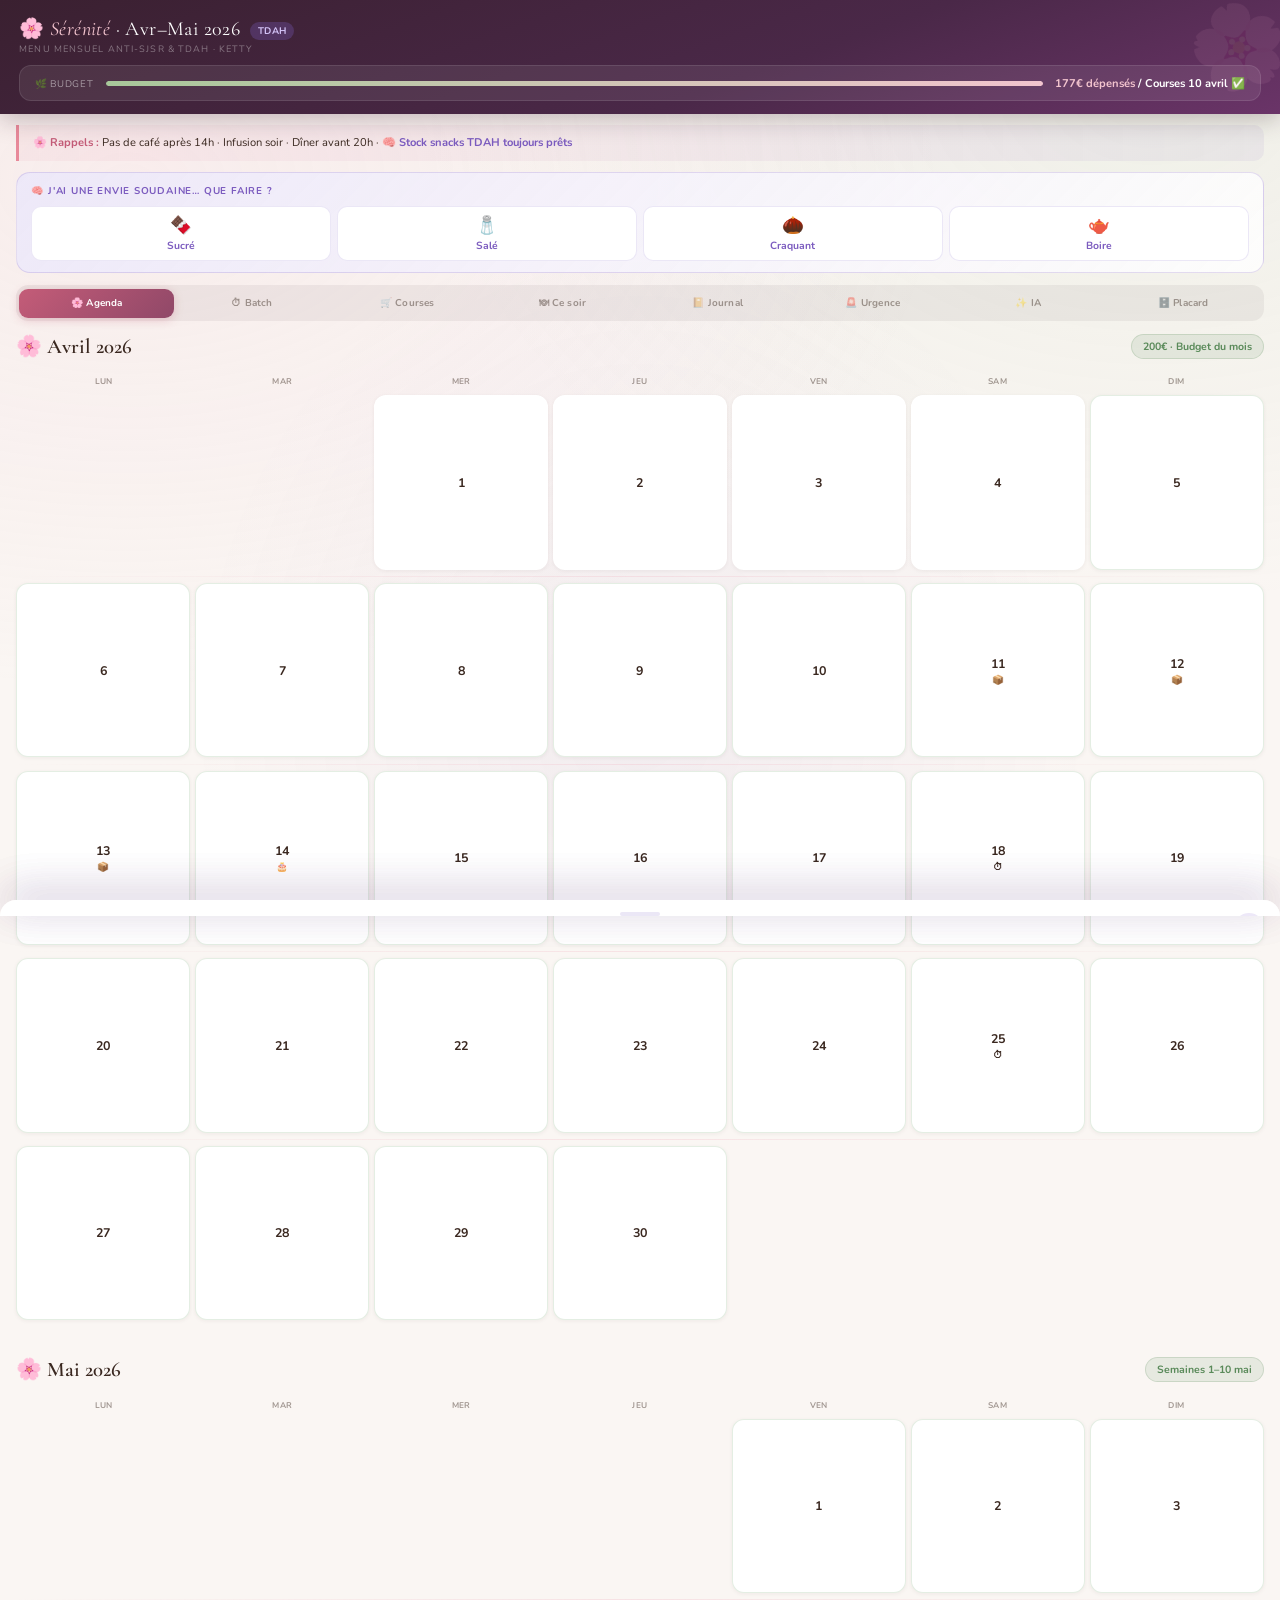
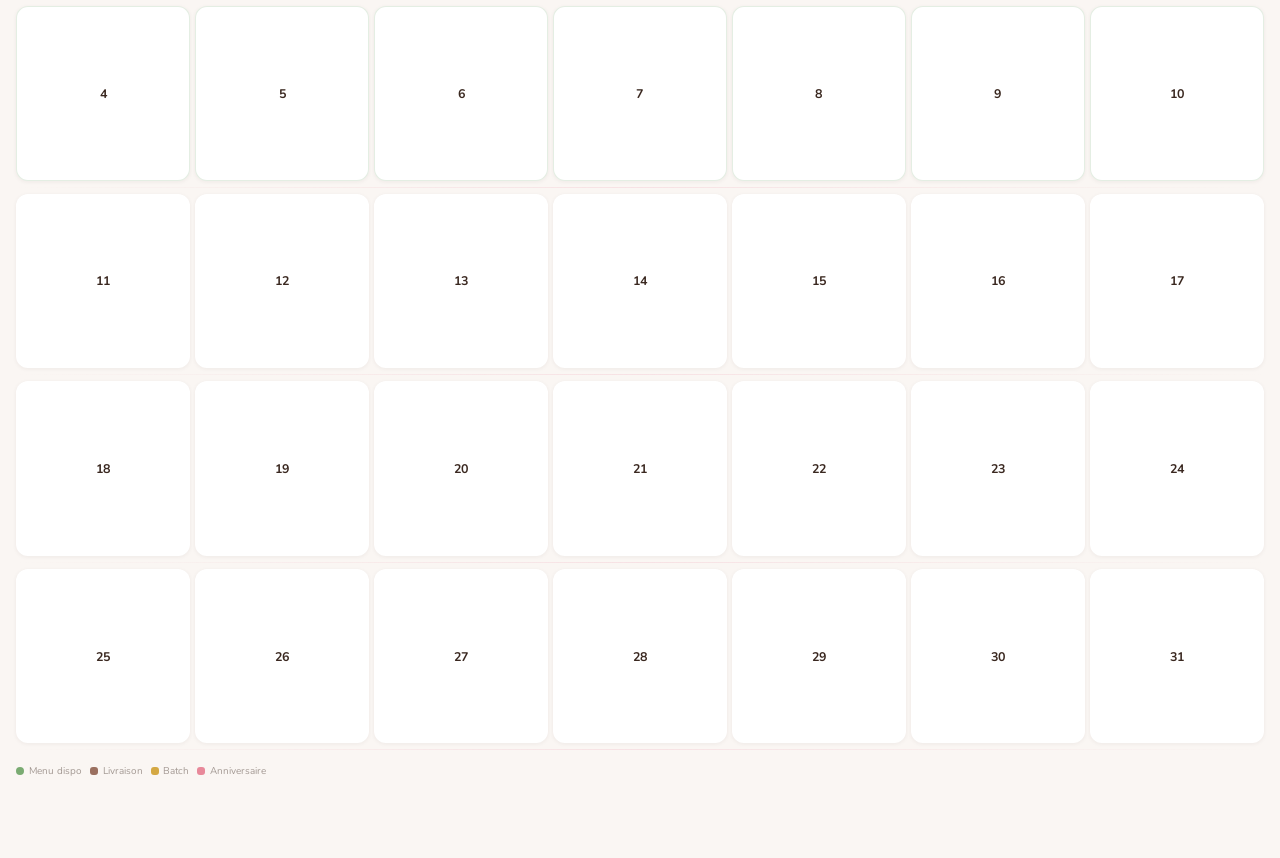
==== commit 4e3eb286: "Add files via upload" ====
--- a/index.html
+++ b/index.html
@@ -3598,6 +3598,13 @@
   });
   el.innerHTML=html;
 }
+
+// ── INITIALISATION ──
+buildCalendar();
+buildShopping();
+try{const saved=localStorage.getItem("batchDone");if(saved)batchStepsDone=JSON.parse(saved);}catch(e){}
+try{const sp=localStorage.getItem("sjsr_placard");if(sp)placardState=JSON.parse(sp);}catch(e){}
+try{const ss=localStorage.getItem("sjsr_sleep");if(ss)sleepData=JSON.parse(ss);}catch(e){}
 </script>
 
 
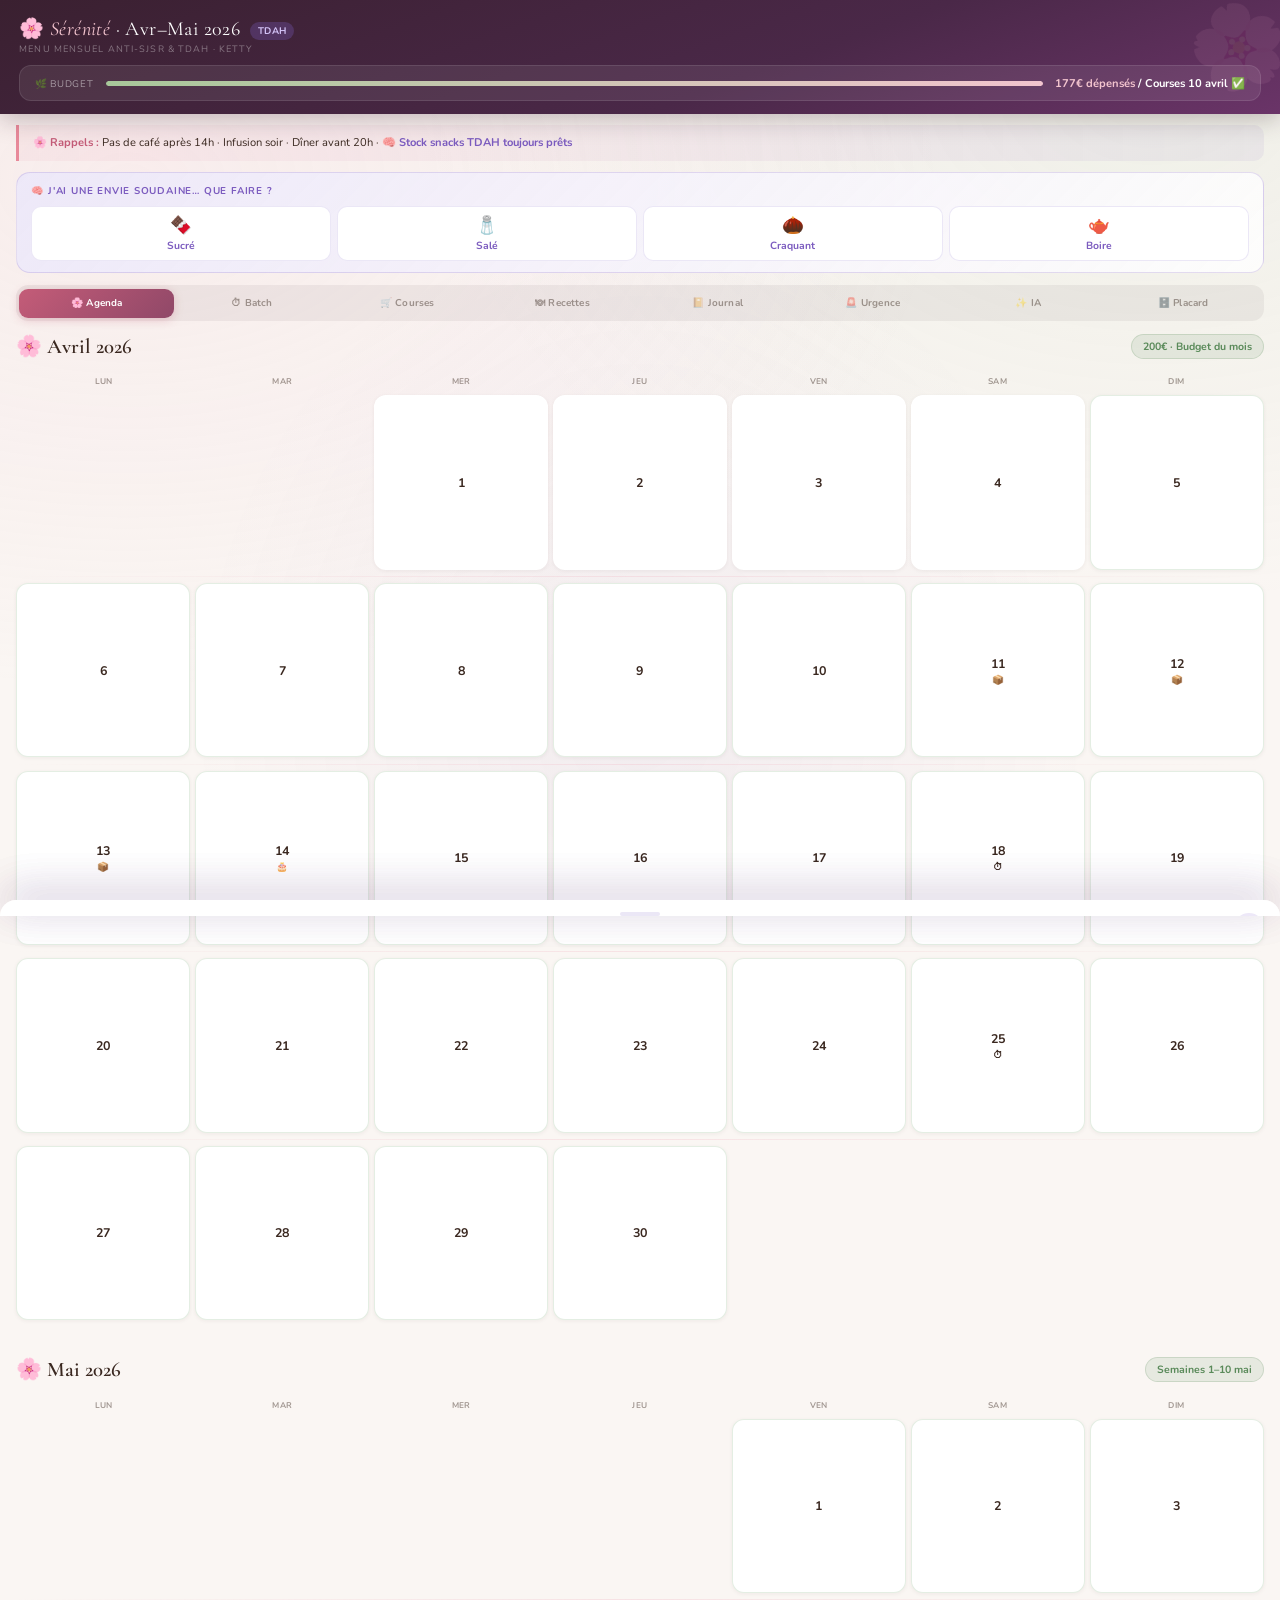
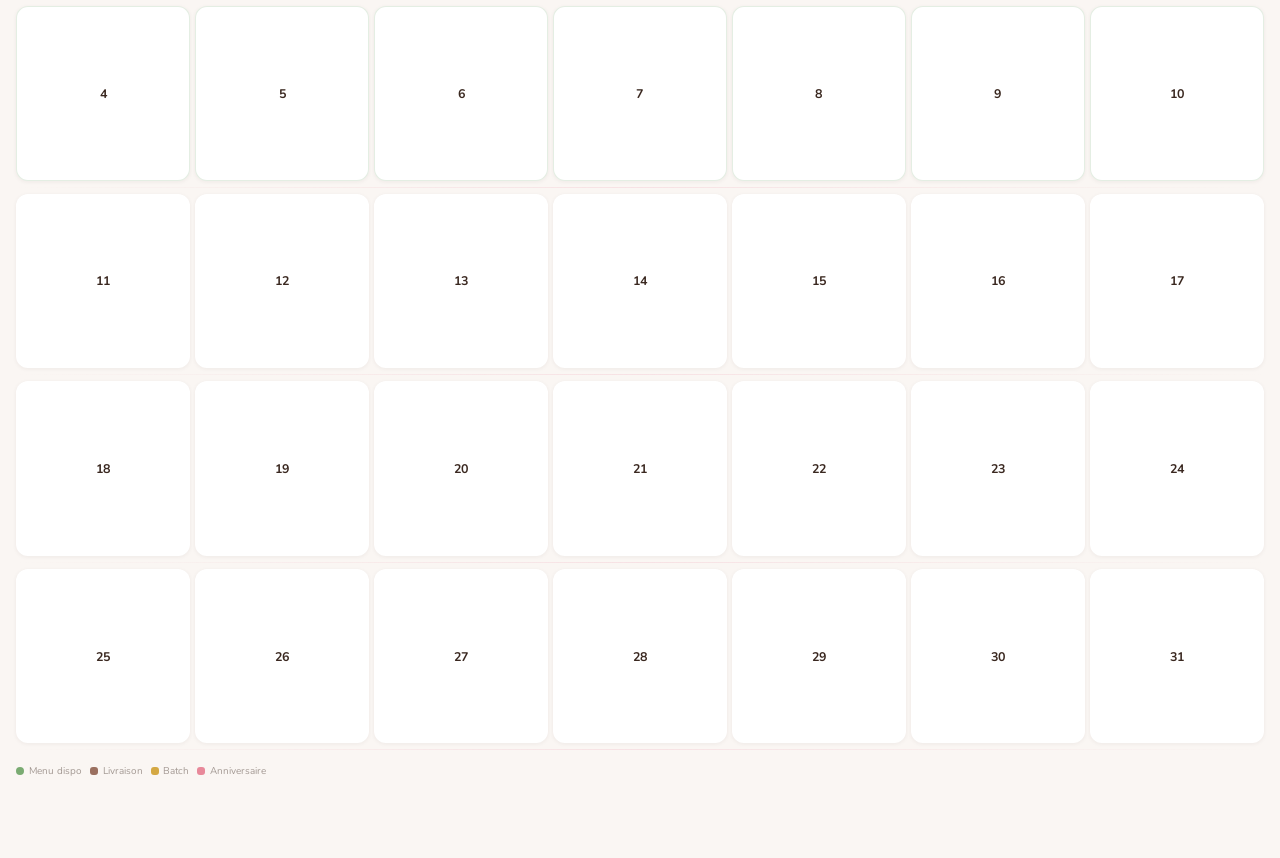
==== commit 9be91da9: "Add files via upload" ====
--- a/index.html
+++ b/index.html
@@ -824,7 +824,7 @@
   <div class="nav-tab active" onclick="showView('calendar')">🌸 Agenda</div>
   <div class="nav-tab" onclick="showView('batch')">⏱ Batch</div>
   <div class="nav-tab" onclick="showView('shopping')">🛒 Courses</div>
-  <div class="nav-tab" onclick="showView('diner')">🍽 Ce soir</div>
+  <div class="nav-tab" onclick="showView('diner')">🍽 Recettes</div>
   <div class="nav-tab" onclick="showView('journal')">📔 Journal</div>
   <div class="nav-tab" onclick="showView('urgence')">🚨 Urgence</div>
   <div class="nav-tab" onclick="showView('ia')">✨ IA</div>
@@ -1035,7 +1035,7 @@
 <div id="view-diner" style="display:none">
   <div class="diner-header" style="padding:0.8rem 1rem 0.4rem">
     <div style="font-family:'Cormorant Garamond',serif;font-size:1.1rem;font-weight:600;color:var(--text)">🍽 Recettes rapides</div>
-    <div style="font-size:0.62rem;color:var(--muted);margin-top:0.15rem">50 recettes sans gluten · sans lactose · anti-SJSR</div>
+    <div style="font-size:0.62rem;color:var(--muted);margin-top:0.15rem">76 recettes sans gluten · sans lactose · anti-SJSR</div>
   </div>
 
   <!-- Filtres catégories -->
@@ -1171,7 +1171,7 @@
 
     <!-- Douleurs réveil -->
     <div class="sleep-section">
-      <div class="sleep-section-label">🦵 Douleurs SJSR / Impatiences au réveil (0-10)</div>
+      <div class="sleep-section-label">🌅 Douleurs au réveil <span style="font-size:0.58rem;color:var(--muted);font-weight:400">Jambes / impatiences au saut du lit</span></div>
       <div class="pain-val-display p0" id="painMorningDisplay">0 — Aucune douleur</div>
       <input type="range" class="pain-range" id="painMorning" min="0" max="10" value="0"
         oninput="updatePainDisplay('painMorning','painMorningDisplay')">
@@ -1180,10 +1180,19 @@
 
     <!-- Douleurs journée -->
     <div class="sleep-section">
-      <div class="sleep-section-label">🌞 Douleurs / Impatiences dans la journée (0-10)</div>
+      <div class="sleep-section-label">☀️ Douleurs dans la journée <span style="font-size:0.58rem;color:var(--muted);font-weight:400">Impatiences · tension · fatigue musculaire</span></div>
       <div class="pain-val-display p0" id="painDayDisplay">0 — Aucune douleur</div>
       <input type="range" class="pain-range" id="painDay" min="0" max="10" value="0"
         oninput="updatePainDisplay('painDay','painDayDisplay')">
+      <div class="pain-slider-labels"><span>0 · Aucune</span><span>5 · Modérée</span><span>10 · Insupportable</span></div>
+    </div>
+
+    <!-- Douleurs nuit -->
+    <div class="sleep-section">
+      <div class="sleep-section-label">🌙 Douleurs pendant la nuit <span style="font-size:0.58rem;color:var(--muted);font-weight:400">SJSR nocturne · levers forcés · jambes</span></div>
+      <div class="pain-val-display p0" id="painNightDisplay">0 — Aucune douleur</div>
+      <input type="range" class="pain-range" id="painNight" min="0" max="10" value="0"
+        oninput="updatePainDisplay('painNight','painNightDisplay')">
       <div class="pain-slider-labels"><span>0 · Aucune</span><span>5 · Modérée</span><span>10 · Insupportable</span></div>
     </div>
 
@@ -1211,16 +1220,79 @@
 
     <!-- TAB: 14 nuits -->
     <div id="stats-tab-hebdo">
-      <div class="stats-grid" id="sleepStatsGrid">
-        <div class="stat-box"><div class="stat-box-val" id="statAvgSleep">—</div><div class="stat-box-label">Sommeil moyen</div></div>
-        <div class="stat-box"><div class="stat-box-val" id="statAvgQuality">—</div><div class="stat-box-label">Qualité moyenne</div></div>
-        <div class="stat-box"><div class="stat-box-val" id="statAvgPainM">—</div><div class="stat-box-label">Douleur réveil moy.</div></div>
-        <div class="stat-box"><div class="stat-box-val" id="statAvgLevers">—</div><div class="stat-box-label">Levers moy./nuit</div></div>
+
+      <!-- ── BLOC SOMMEIL ── -->
+      <div style="margin:0 1rem 0.7rem;background:linear-gradient(135deg,rgba(107,158,120,0.1),rgba(107,158,120,0.03));border-radius:14px;padding:0.8rem;border:1px solid rgba(107,158,120,0.2)">
+        <div style="font-size:0.6rem;font-weight:700;color:var(--leaf-dark);text-transform:uppercase;letter-spacing:0.1em;margin-bottom:0.5rem">😴 Sommeil</div>
+        <div style="display:flex;gap:0.5rem;flex-wrap:wrap">
+          <div class="stat-box" style="flex:1;min-width:80px">
+            <div class="stat-box-val" id="statAvgSleep">—</div>
+            <div class="stat-box-label">Durée moyenne</div>
+          </div>
+          <div class="stat-box" style="flex:1;min-width:80px">
+            <div class="stat-box-val" id="statAvgQuality">—</div>
+            <div class="stat-box-label">Qualité ⭐</div>
+          </div>
+          <div class="stat-box" style="flex:1;min-width:80px">
+            <div class="stat-box-val" id="statAvgLevers">—</div>
+            <div class="stat-box-label">Levers / nuit</div>
+          </div>
+          <div class="stat-box" style="flex:1;min-width:80px">
+            <div class="stat-box-val" id="statAvgSieste">—</div>
+            <div class="stat-box-label">Sieste moy. 💤</div>
+          </div>
+        </div>
       </div>
+
+      <!-- ── BLOC DOULEURS ── -->
+      <div style="margin:0 1rem 0.7rem;background:linear-gradient(135deg,rgba(196,92,120,0.08),rgba(196,92,120,0.02));border-radius:14px;padding:0.8rem;border:1px solid rgba(196,92,120,0.18)">
+        <div style="font-size:0.6rem;font-weight:700;color:var(--blossom-deep);text-transform:uppercase;letter-spacing:0.1em;margin-bottom:0.5rem">🦵 Douleurs SJSR</div>
+        <div style="display:flex;gap:0.5rem;flex-wrap:wrap">
+          <div class="stat-box" style="flex:1;min-width:80px;border-color:rgba(196,92,120,0.15)">
+            <div class="stat-box-val" id="statAvgPainM" style="color:var(--blossom-deep)">—</div>
+            <div class="stat-box-label">🌅 Au réveil</div>
+          </div>
+          <div class="stat-box" style="flex:1;min-width:80px;border-color:rgba(196,92,120,0.15)">
+            <div class="stat-box-val" id="statAvgPainJ" style="color:var(--blossom-deep)">—</div>
+            <div class="stat-box-label">☀️ En journée</div>
+          </div>
+          <div class="stat-box" style="flex:1;min-width:80px;border-color:rgba(196,92,120,0.15)">
+            <div class="stat-box-val" id="statAvgPainN" style="color:var(--blossom-deep)">—</div>
+            <div class="stat-box-label">🌙 La nuit</div>
+          </div>
+          <div class="stat-box" style="flex:1;min-width:80px;border-color:rgba(212,168,67,0.2)">
+            <div class="stat-box-val" id="statAvgPainGlobal" style="color:var(--pistil)">—</div>
+            <div class="stat-box-label">📊 Moyenne globale</div>
+          </div>
+        </div>
+      </div>
+
+      <!-- ── BLOC RESSENTI ── -->
+      <div style="margin:0 1rem 0.7rem;background:linear-gradient(135deg,rgba(124,92,191,0.07),rgba(124,92,191,0.02));border-radius:14px;padding:0.8rem;border:1px solid rgba(124,92,191,0.15)">
+        <div style="font-size:0.6rem;font-weight:700;color:var(--tdah);text-transform:uppercase;letter-spacing:0.1em;margin-bottom:0.5rem">✨ Ressenti &amp; Bien-être</div>
+        <div style="display:flex;gap:0.5rem;flex-wrap:wrap">
+          <div class="stat-box" style="flex:1;min-width:100px;border-color:rgba(124,92,191,0.15)">
+            <div class="stat-box-val" id="statBestNight" style="color:var(--tdah)">—</div>
+            <div class="stat-box-label">Meilleure nuit</div>
+          </div>
+          <div class="stat-box" style="flex:1;min-width:100px;border-color:rgba(124,92,191,0.15)">
+            <div class="stat-box-val" id="statNbGoodNights" style="color:var(--leaf-dark)">—</div>
+            <div class="stat-box-label">Nuits ≥ 7h ✅</div>
+          </div>
+          <div class="stat-box" style="flex:1;min-width:100px;border-color:rgba(124,92,191,0.15)">
+            <div class="stat-box-val" id="statAvgFeeling" style="color:var(--tdah)">—</div>
+            <div class="stat-box-label">Humeur réveil</div>
+          </div>
+        </div>
+      </div>
+
+      <!-- ── HISTORIQUE 14 NUITS ── -->
+      <div style="margin:0 1rem 0.3rem;font-size:0.6rem;font-weight:700;color:var(--muted);text-transform:uppercase;letter-spacing:0.1em">📋 14 dernières nuits</div>
       <div id="sleepHistoryList" style="margin:0 1rem 0.5rem"></div>
     </div>
 
     <!-- TAB: Graphiques mensuels -->
+        <!-- TAB: Graphiques mensuels -->
     <div id="stats-tab-mensuel" style="display:none">
       <div style="padding:0 1rem 0.4rem;display:flex;align-items:center;justify-content:space-between">
         <button class="sleep-nav-btn" onclick="chartNavMonth(-1)">‹</button>
@@ -1357,7 +1429,7 @@
   <!-- Header -->
   <div style="padding:0.8rem 1rem 0.4rem">
     <div style="font-family:'Cormorant Garamond',serif;font-size:1.15rem;font-weight:700;color:var(--text)">✨ Assistant Cuisine</div>
-    <div style="font-size:0.62rem;color:var(--muted);margin-top:0.1rem">Analyse votre stock · Fonctionne hors connexion · 49 recettes</div>
+    <div style="font-size:0.62rem;color:var(--muted);margin-top:0.1rem">Analyse votre stock · Fonctionne hors connexion · 76 recettes</div>
   </div>
 
   <!-- Tabs -->
@@ -1371,7 +1443,7 @@
   <div id="ia-panel-recette" style="padding:0 1rem">
 
     <div style="font-size:0.67rem;color:var(--muted);margin-bottom:0.7rem;line-height:1.5">
-      Cochez ce que vous avez envie ou ce qui est disponible — je cherche dans vos 49 recettes 🌿
+      Cochez ce que vous avez envie ou ce qui est disponible — je cherche dans vos 76 recettes 🌿
     </div>
 
     <!-- Humeur / envie -->
@@ -1444,7 +1516,7 @@
   <div id="ia-panel-menu" style="display:none;padding:0 1rem">
 
     <div style="font-size:0.67rem;color:var(--muted);margin-bottom:0.7rem;line-height:1.5">
-      Je compose un menu équilibré depuis vos 49 recettes · Anti-SJSR · Sans gluten 🌸
+      Je compose un menu équilibré depuis vos 76 recettes · Anti-SJSR · Sans gluten 🌸
     </div>
 
     <div style="background:rgba(58,40,32,0.03);border-radius:12px;padding:0.7rem;margin-bottom:0.6rem">
@@ -2874,7 +2946,6 @@
    ingr:"500g mix farine sans gluten · 30g levure fraîche · 400ml eau tiède (35°C) · 1cc sel · 2cs huile olive",
    steps:"1. Délayer la levure fraîche dans 100ml d'eau tiède (pas chaude — tue la levure). Attendre 5 min qu'elle commence à buller.\n2. Dans grand bol : farine + sel. Faire un puits. Ajouter mélange levure + reste d'eau + huile.\n3. Pétrir 4 min à la main ou avec crochet pétrisseur. La pâte sans gluten est plus collante que la pâte normale — c'est normal.\n4. Former une boule. Couvrir d'un linge humide. Laisser lever 45 min dans un endroit chaud (four éteint avec lumière allumée).\n5. Façonner en pain. Four 210°C 15 min puis baisser à 190°C 20 min. Taper le dessous — ça sonne creux = cuit.",
    tags:['vegan','base']},
-,
   {cat:'base',time:'3 min',name:"Lait d'Or anti-SJSR",
    ingr:"1cc préparation Lait d'Or Écoîdées · 200ml lait de millet chaud · 1cc miel bio (optionnel)",
    steps:"1. Chauffer le lait de millet à 80°C (chaud mais pas bouillant — ne doit pas fumer).\n2. Verser dans votre tasse.\n3. Ajouter 1cc de préparation Lait d'Or Écoîdées.\n4. Fouetter énergiquement 30 sec avec une petite cuillère ou mini-fouet jusqu'à dissolution complète.\n5. Ajouter 1cc miel si vous souhaitez un goût plus doux.\n6. Boire chaud, idéalement avec vos médicaments du soir — le poivre noir de la préparation active la curcumine x20 et potentialise l'effet anti-inflammatoire.",
@@ -2896,7 +2967,7 @@
 
   {cat:'plat',time:'25 min',name:"Cabillaud en papillote lentilles",
    ingr:"2 filets cabillaud MSC (~150g chacun) · 100g lentilles corail · 1 carotte · épinards · ail · huile olive · curcuma · paprika · thym · citron · graines courge",
-   steps:"1. LENTILLES : rincer lentilles corail. Cuire 12 min dans 2.5x leur volume d\'eau + sel + curcuma. Égoutter.\n2. LÉGUMES : couper carotte en rondelles fines. Hacher ail. Mélanger carottes + épinards + ail + 1cs huile + paprika + sel + herbes.\n3. PAPILLOTE : préchauffer four 180°C. Sur papier cuisson, déposer légumes au centre. Poser filet cabillaud dessus. Arroser huile olive + citron. Fermer hermétiquement.\n4. CUISSON : 18-20 min selon épaisseur. Le cabillaud est cuit quand la chair est opaque et s\'effeui\'lle facilement.\n5. DRESSAGE : lentilles corail en fond d\'assiette, cabillaud + légumes dessus. Graines courge pour le croquant.\n⚠️ POUR MAI : à faire dès que vous achetez du cabillaud MSC surgelé — recette IG bas très anti-SJSR.",
+   steps:"1. LENTILLES : rincer lentilles corail. Cuire 12 min dans 2.5x leur volume d\'eau + sel + curcuma. Égoutter.\n2. LÉGUMES : couper carotte en rondelles fines. Hacher ail. Mélanger carottes + épinards + ail + 1cs huile + paprika + sel + herbes.\n3. PAPILLOTE : préchauffer four 180°C. Sur papier cuisson, déposer légumes au centre. Poser filet cabillaud dessus. Arroser huile olive + citron. Fermer hermétiquement.\n4. CUISSON : 18-20 min selon épaisseur. Le cabillaud est cuit quand la chair est opaque et s\'effeuille facilement.\n5. DRESSAGE : lentilles corail en fond d\'assiette, cabillaud + légumes dessus. Graines courge pour le croquant.\n⚠️ POUR MAI : à faire dès que vous achetez du cabillaud MSC surgelé — recette IG bas très anti-SJSR.",
    tags:['sjsr','poisson','mai']},
 
   {cat:'plat',time:'30 min',name:"Pancakes moelleux sans gluten",
@@ -2978,7 +3049,89 @@
   {cat:"base",time:"30 min",name:"Pain express aux graines oméga-3",
    ingr:"200g farine de riz · 1 sachet levure chimique sg · 2 oeufs · 25cl crème coco VietCoco · 4cs huile de sésame · 2cs graines de lin · 2cs graines de tournesol · 1cc graines de pavot · sel",
    steps:"1. Préchauffer four 210°C.\n2. Battre oeufs + crème coco VietCoco + huile de sésame + sel.\n3. Incorporer farine de riz + levure chimique. Mélanger.\n4. Ajouter toutes les graines. Mélanger.\n5. Verser dans moule à cake huilé. Cuire 30 min. Couteau propre = cuit.\n🌿 Huile sésame + graines de lin + tournesol = trio oméga-3 anti-inflammatoire.\n💡 Idéal pour accompagner sardines, saumon ou rillettes de poisson.\n✅ Crème coco VietCoco est déjà dans votre stock Auchan !",
-   tags:["base","sjsr","omega3"]}
+   tags:["base","sjsr","omega3"]},
+
+  // ── NOUVELLES RECETTES (Snapchat "sans gluten facile" - lot décembre 2025) ──
+  {cat:"dessert",time:"25 min",name:"Cookies sticks sans gluten",
+   ingr:"1 oeuf · 85g mix farine sg (ou farine de riz) · 40g poudre d'amandes · 1cs bombée beurre d'amande · 25g sucre de coco · 6g levure chimique sg · 50g pépites chocolat noir 70%+ · ½cc cannelle · pincée Sel Santé",
+   steps:"1. Préchauffer four 180°C.\n2. Dans un saladier : mélanger oeuf + beurre d'amande + sucre de coco jusqu'à crémeux.\n3. Ajouter mix farine + poudre d'amandes + levure + cannelle + Sel Santé. Mélanger.\n4. Incorporer les pépites de chocolat. La pâte est assez ferme — c'est normal.\n5. Former des sticks allongés de 8-10 cm avec les mains (comme des grosses frites).\n6. Déposer sur plaque + papier cuisson, espacés (ils gonflent un peu).\n7. Cuire 18-20 min — légèrement dorés sur les bords.\n8. Laisser tiédir avant de déguster — ils durcissent en refroidissant.\n🌿 Poudre d'amande + sucre de coco + cannelle = IG bas, magnésium, dopamine.\n💡 Plaisir occasionnel (1-2x/semaine) — idéal avec thé vert l'après-midi.",
+   tags:["dessert","sjsr","chocolat","plaisir"]},
+
+  {cat:"plat",time:"55 min",name:"Cake salé saumon-épinards sans gluten",
+   ingr:"3 oeufs · 150g mix farine sg · 1 sachet levure chimique sg · 10cl huile olive · 12cl lait d'amande (ou Alpro soja) · 150g saumon frais ou fumé · 150g épinards frais (ou surgelés) · 1 gousse d'ail · 1cs persil + basilic frais · zeste + jus ½ citron · Sel Santé · poivre",
+   steps:"1. Préchauffer four 180°C.\n2. Si épinards frais : faire tomber à la poêle avec l'ail écrasé 2 min. Essorer. Si surgelés : décongeler et bien essorer.\n3. Dans un saladier : battre les oeufs avec Sel Santé + poivre.\n4. Ajouter mix farine + levure chimique. Mélanger.\n5. Incorporer huile olive + lait végétal progressivement.\n6. Ajouter saumon coupé en dés + épinards + herbes fraîches + zeste et jus de citron.\n7. Verser dans un moule à cake chemisé de papier cuisson.\n8. Cuire 40-45 min — lame de couteau doit ressortir propre.\n9. Laisser tiédir 10 min avant de démouler.\n🌿 Saumon (oméga 3) + épinards (fer) + citron (vitamine C pour absorption du fer) + persil (dopamine).\n💡 Apéro, brunch, pique-nique ou dîner léger avec salade verte. Se congèle en tranches individuelles.\n✅ Zéro glutamate (pas de fromage fort, pas de cube bouillon) — 100% protocole.",
+   tags:["plat","sjsr","poisson","complet"]},
+
+  {cat:"dessert",time:"25 min",name:"Biscuits moelleux banane-avoine-chocolat ⭐",
+   ingr:"2 bananes bien mûres · 120g flocons d'avoine sg · 40g pépites chocolat noir 70%+ · 1cs purée d'amande · 1cs graines de lin moulues · 1cc cannelle · pincée Sel Santé",
+   steps:"1. Préchauffer four 180°C.\n2. Écraser les bananes dans un bol jusqu'à purée bien lisse (plus elles sont mûres, mieux c'est).\n3. Ajouter flocons d'avoine + purée d'amande + graines de lin + cannelle + Sel Santé. Mélanger.\n4. La pâte doit être homogène et un peu collante — c'est normal.\n5. Incorporer les pépites de chocolat.\n6. Déposer de petites boules de pâte sur plaque + papier cuisson. Aplatir légèrement avec le dos d'une cuillère.\n7. Cuire 12-15 min — légèrement dorés sur les bords.\n8. Laisser tiédir 5 min avant de déguster.\n🌿 RECETTE PHARE SJSR : banane (magnésium + tryptophane → mélatonine), avoine (fer), amande (magnésium), lin (oméga 3), chocolat noir (dopamine).\n💡 Goûter fin d'après-midi idéal — la banane favorise la production de mélatonine pour la nuit.\n✅ Sans sucre ajouté (sucrosité naturelle des bananes mûres) · IG modéré.\n♻️ Excellente façon de valoriser les bananes noircies.",
+   tags:["dessert","sjsr","brunch","sans-sucre-ajoute"]},
+
+  {cat:"base",time:"5 min",name:"Mix farine sans gluten maison",
+   ingr:"200g poudre d'amandes · 200g farine de riz complet · 200g farine de sarrasin · 150g fécule de tapioca · 50g fécule de pomme de terre",
+   steps:"1. Dans un grand bocal en verre hermétique (minimum 1L) : verser tous les ingrédients.\n2. Fermer et secouer vigoureusement 30 sec pour bien homogénéiser.\n3. S'utilise en remplacement 1:1 de la farine de blé dans toute recette de gâteau, cake, pancakes, biscuits.\n4. Secouer à nouveau avant chaque utilisation (les farines se séparent).\n🌿 Magnésium (amande + sarrasin) · Fer non-héminique (sarrasin) · IG modéré (sarrasin + riz complet).\n💡 Conservation : bocal hermétique à l'abri de la lumière, 3 mois max.\n✅ Zéro additif vs mix industriels souvent chargés en exhausteurs.\n💰 Plus économique que les mix tout prêts — à préparer en batch mensuel.\n🛒 Tous les ingrédients disponibles à La Fourche en vrac ou Biocoop.",
+   tags:["base","sjsr","batch","vegan"]},
+
+  // ── RECETTES FASTOCHES NOMADES (ebook concours sans gluten/sans lait) ──
+  {cat:"dessert",time:"10 min + 12h repos",name:"Barres dattes-noisettes-chocolat ⭐",
+   ingr:"300g dattes moelleuses · 120g noisettes · 90g chocolat noir 70%+ · pincée Sel Santé",
+   steps:"1. Torréfier les noisettes 5 min au four 180°C ou poêle sans matière grasse — elles doivent dorer légèrement.\n2. Dénoyauter les dattes. Si elles ne sont pas très moelleuses, les tremper 30 min dans du thé tiède puis égoutter.\n3. Hacher grossièrement le chocolat au couteau.\n4. Mixer noisettes + chocolat au robot : poudre grossière (pas trop fine, garder de la texture). Retirer du bol.\n5. Mixer les dattes jusqu'à pâte. Ajouter le mélange noisettes-chocolat + pincée Sel Santé. Mixer à nouveau pour homogénéiser.\n6. Tasser dans un moule carré (16x16cm) chemisé de papier cuisson. Couvrir de papier, placer un poids dessus.\n7. Réfrigérer au moins 12h (idéalement une nuit). Découper en 10 barres.\n🌿 RECETTE PHARE SJSR : magnésium (dattes + noisettes + chocolat noir) · dopamine (chocolat + torréfaction) · Zéro sucre ajouté (sucrosité naturelle des dattes) · IG modéré grâce aux fibres.\n💡 Barre pré-workout ou goûter bureau — se conserve 10 jours au frigo.\n🥜 Variante : amandes, noix de pécan ou mix d'oléagineux à la place des noisettes.",
+   tags:["dessert","sjsr","batch","sans-sucre-ajoute"]},
+
+  {cat:"dessert",time:"30 min",name:"Barres énergie avoine-graines ⭐",
+   ingr:"80g flocons d'avoine sg · 80ml lait d'amande · 1 poignée raisins secs · 1 poignée mix amandes-noisettes concassées · 1cs graines de courge · 1cs graines de lin moulues · 3cs compote pomme · 1cs miel · ½cc cannelle",
+   steps:"1. Préchauffer four 180°C.\n2. Dans un saladier : tout mélanger simplement jusqu'à obtenir une pâte grumeleuse homogène.\n3. Verser dans un moule à cake (12x26 cm) chemisé de papier cuisson. Bien tasser avec le dos d'une cuillère.\n4. Cuire 25 min — les bords doivent dorer.\n5. Laisser refroidir complètement dans le moule avant de couper en 5-6 barres.\n🌿 RECETTE PHARE SJSR : avoine (fer + fibres) · graines de courge (zinc + magnésium) · graines de lin (oméga 3) · amandes (magnésium) · miel sur compote (IG maîtrisé).\n💡 Barre pré-sortie sportive ou collation bureau. Bien moins sucrée que les barres du commerce.\n♻️ Se conservent 5 jours boîte hermétique, ou se congèlent individuellement.",
+   tags:["dessert","sjsr","batch","omega3"]},
+
+  {cat:"dessert",time:"30 min",name:"Biscuits noix-châtaigne purée d'amandes",
+   ingr:"80g purée d'amande · 60g sucre de coco · 1 œuf · ¼cc vanille liquide · 90g farine de châtaigne · ½cc poudre à lever sg · 75g noix décortiquées · pincée Sel Santé",
+   steps:"1. Préchauffer four 180°C.\n2. Dans un saladier : mélanger purée d'amande + sucre de coco jusqu'à crémeux.\n3. Ajouter œuf + vanille + Sel Santé. Bien fouetter.\n4. Incorporer farine de châtaigne + poudre à lever.\n5. Mixer grossièrement les noix (garder des morceaux). Ajouter à la pâte.\n6. Former un boudin de 5 cm de diamètre. Découper des tranches de 0,5 cm.\n7. Disposer sur plaque + papier cuisson. Cuire 12-15 min — légèrement dorés, encore un peu mous (ils durcissent en refroidissant).\n🌿 Magnésium (amande + noix + châtaigne) · IG bas (sucre de coco + farine de châtaigne) · Fer végétal (châtaigne).\n💡 Croquants dehors, fondants dedans. Addictifs — faire un double batch !\n♻️ Se conservent 1 semaine boîte hermétique.",
+   tags:["dessert","sjsr","batch"]},
+
+  {cat:"dessert",time:"15 min + trempage 3h",name:"Craquelins sarrasin-goji",
+   ingr:"140g graines de sarrasin décortiquées · 40g baies de goji · 40g poudre de noisettes · 20g farine de riz complet · 1cs sirop d'agave · pincée Sel Santé",
+   steps:"1. Faire tremper les graines de sarrasin 3h dans un grand bol d'eau. Tremper aussi les baies de goji 3h dans un petit bol. Le sarrasin va développer un mucilage qui sert de liant naturel (remplace l'œuf).\n2. Rincer et bien égoutter le sarrasin. Égoutter le goji (garder le jus rose pour une infusion !).\n3. Préchauffer four 190°C.\n4. Mêler tous les ingrédients dans un saladier — la pâte est collante grâce au mucilage, c'est normal.\n5. Déposer des cuillerées bombées sur plaque + papier cuisson, aplatir légèrement.\n6. Cuire 15 min en surveillant — doivent être dorés sur les bords.\n🌿 IG très bas (sarrasin entier) · Antioxydants puissants (goji) · Magnésium + fer (sarrasin + noisettes) · Zéro œuf grâce au mucilage.\n💡 Parfaits pour grignotage sain l'après-midi. Original et ultra-digestible.\n♻️ Se conservent 1 semaine boîte hermétique.",
+   tags:["dessert","sjsr","batch","vegan"]},
+
+  {cat:"dessert",time:"40 min",name:"Muffins pommes-sarrasin ⭐",
+   ingr:"125g farine de sarrasin · 40g farine de riz complet · 60g flocons de millet · 2cc levure chimique sg · ½cc Sel Santé · 1cc cannelle · 50g noix hachées · 100ml huile de colza · 100ml lait de riz · 150ml compote de pomme · 3cs sirop d'érable · 1 grosse pomme en dés · 30g graines de courge + extra",
+   steps:"1. Préchauffer four 190°C.\n2. Dans un saladier : mélanger tous les ingrédients secs (farines + flocons + levure + Sel Santé + cannelle + noix + graines de courge).\n3. Dans un autre saladier : mélanger ingrédients liquides (huile + lait + compote + sirop d'érable) + dés de pomme.\n4. Combiner les deux mélanges — ne pas sur-mélanger.\n5. Verser dans des moules à muffins (rempli aux ¾). Saupoudrer de graines de courge supplémentaires.\n6. Cuire 25-30 min — lame de couteau propre = cuit.\n7. Laisser refroidir sur grille.\n🌿 RECETTE PHARE SJSR : fer (sarrasin + millet + noix) · magnésium (sarrasin + graines de courge + noix) · oméga 3 (huile de colza) · zinc (graines de courge) · IG maîtrisé.\n💡 Petit-déj ou goûter ultra-complet. Tient bien au bureau.\n♻️ Se congèlent individuellement.",
+   tags:["dessert","sjsr","batch","brunch","omega3"]},
+
+  {cat:"base",time:"40 min",name:"Granola salé curcuma-cranberries ⭐",
+   ingr:"60g flocons d'avoine sg · 30g graines mélangées (courge + tournesol + sésame) · 20g amandes entières · 1 poignée cranberries séchées · 1cc curcuma · ½cc gingembre en poudre · 10cl eau tiède · 5cl huile de colza · pincée Sel Santé",
+   steps:"1. Préchauffer four 150°C.\n2. Dans un saladier : mélanger tous les ingrédients secs (flocons + graines + amandes + cranberries + curcuma + gingembre + Sel Santé).\n3. Faire tiédir l'eau, ajouter l'huile de colza. Verser sur le mélange sec. Mélanger et laisser gonfler 5 min.\n4. Étaler sur plaque + papier cuisson (ou petits moules silicone pour portions).\n5. Cuire 30-40 min en remuant toutes les 10 min — doré et sec.\n6. Laisser refroidir complètement avant de casser/démouler.\n🌿 RECETTE PHARE SJSR : curcuma + gingembre (anti-inflammatoire + circulation) · oméga 3 (colza + graines) · magnésium (avoine + amandes) · zéro sucre ajouté.\n💡 À mélanger avec yaourt végétal pour déjeuner bureau ou snack anti-SJSR. Original : c'est SALÉ, pas sucré.\n♻️ Se conserve 3 semaines boîte hermétique.",
+   tags:["base","sjsr","batch","omega3","anti-inflammatoire"]},
+
+  {cat:"base",time:"25 min",name:"Mini muffins polenta-pois chiches salés",
+   ingr:"60g farine de pois chiches · 50g polenta · 1cs graines de tournesol décortiquées · 1cc poudre à lever sg · 1cc sucre · 8cl lait d'amande · 3cl huile d'olive · ½cc Sel Santé · poivre",
+   steps:"1. Préchauffer four 180°C.\n2. Dans un bol : mélanger farine de pois chiches + polenta + levure + sucre + graines de tournesol + Sel Santé + poivre. Creuser un puits.\n3. Verser lait d'amande + huile d'olive dans le puits. Mélanger — pâte épaisse.\n4. Verser 1cs de pâte par moule à mini muffins (bien remplir, la pâte ne monte pas beaucoup).\n5. Décorer de quelques graines de tournesol supplémentaires.\n6. Cuire 20 min.\n7. Déguster tiède ou froid.\n🌿 Protéines végétales (pois chiches) · Magnésium (polenta + amande) · Ultra-rassasiants.\n💡 Snack salé bureau parfait — change des muffins sucrés. Variante : ajouter olives noires ou tomates séchées.\n♻️ Se conservent 3 jours boîte hermétique.",
+   tags:["base","sjsr","vegan","proteine"]},
+
+  {cat:"dessert",time:"30 min",name:"Biscuits sarrasin raisins-chocolat",
+   ingr:"80g flocons de sarrasin · 60g farine de sarrasin · 2cs huile de sésame · 70g raisins secs · 4cs pépites chocolat noir 70%+ · 1 poignée noisettes concassées · 125ml jus de pomme · pincée Sel Santé · 1cc cannelle",
+   steps:"1. Dans un saladier : mélanger flocons + farine de sarrasin + huile de sésame + cannelle + Sel Santé.\n2. Ajouter les raisins secs, pépites de chocolat, noisettes concassées. Mélanger.\n3. Verser le jus de pomme progressivement en mélangeant après chaque ajout.\n4. Laisser reposer 20 min (le temps de préchauffer four 180°C).\n5. Former des petits tas à la cuillère sur plaque + papier cuisson. Aplatir légèrement.\n6. Cuire 15 min — dorés sur les bords.\n🌿 Fer (sarrasin + raisins secs) · Magnésium (sarrasin + noisettes + chocolat) · Huile de sésame (anti-inflammatoire) · IG modéré (fibres du sarrasin).\n💡 Goûter nourrissant et réchauffant pour l'hiver. Se fait en 10 min de préparation active.\n♻️ Se conservent 1 semaine boîte hermétique au frais.",
+   tags:["dessert","sjsr","batch"]},
+
+  {cat:"dessert",time:"15 min",name:"Cookies banane-pralin express",
+   ingr:"1 grosse banane bien mûre · 200g mix farine sg (ou farine de riz) · 15g sucre de coco · 1 pincée cannelle · ½cc bicarbonate · 1cs pâte de pralin · 2cs huile de colza · pincée Sel Santé",
+   steps:"1. Préchauffer four 180°C.\n2. Dans un saladier : écraser la banane avec sucre de coco + cannelle + Sel Santé.\n3. Ajouter farine + bicarbonate. Bien mélanger.\n4. Incorporer pâte de pralin + huile. La pâte doit être modelable.\n5. Former des petites boules, déposer sur plaque + papier cuisson.\n6. Cuire 10 min — rester moelleux (ne pas trop cuire).\n🌿 Banane (magnésium + tryptophane → mélatonine) · Oméga 3 (huile de colza) · IG bas (sucre de coco + banane mûre).\n💡 Sans œuf, sans lait, sans gluten. Super rapide — 15 min top chrono.\n♻️ Se conservent 4 jours boîte hermétique.",
+   tags:["dessert","sjsr","rapide","vegan"]},
+
+  {cat:"dessert",time:"25 min",name:"Mini muffins banane-purées oléagineuses",
+   ingr:"1 petite banane · 1cs purée de cacahuètes · 1cs purée de noisettes · 3 noix + 6 noisettes hachées · 2cs farine de riz · 1cc poudre à lever sg · 2cs flocons de millet · 2cs lait d'amande · 2 abricots secs en dés · pincée Sel Santé",
+   steps:"1. Préchauffer four 180°C.\n2. Écraser la banane dans un saladier. Mélanger avec les 2 purées d'oléagineux.\n3. Ajouter noix et noisettes hachées.\n4. Incorporer farine de riz + poudre à lever + flocons de millet + lait d'amande + Sel Santé.\n5. Ajouter les dés d'abricots secs. Mélanger.\n6. Répartir dans 10 moules à mini muffins.\n7. Cuire 15 min — dorés et lame propre.\n🌿 Triple magnésium (banane + noisettes + amande) · Fer (noix + abricots secs + millet) · Tryptophane (banane).\n💡 Ultra rapide et polyvalent : petit-déj, goûter, en-cas bureau. Sans gluten, sans lait, sans œuf, sans soja.\n♻️ Se conservent 4 jours, se congèlent en portions.",
+   tags:["dessert","sjsr","rapide","brunch","vegan"]},
+
+  {cat:"plat",time:"60 min",name:"Cake salé carotte-curcuma-tomates séchées",
+   ingr:"90g farine de riz complet · 70g farine de maïs · 40g poudre d'amandes · 20g sucre de coco · ½ sachet levure chimique sg · ½cc bicarbonate · 2cc curcuma · ¾cc Sel Santé · pincée piment d'Espelette · 1cs graines de pavot · 30g amandes concassées · 1cs jus de citron · 70g carotte râpée · 100g purée de patate douce (ou 2 œufs) · 6 tomates séchées en dés · 8 olives noires en dés · 200ml lait d'amande · 4 branches coriandre fraîche",
+   steps:"1. Préchauffer four 210°C. Huiler un moule à cake.\n2. Râper carottes + ajouter jus de citron (évite oxydation). Ciseler coriandre, couper tomates et olives en petits dés.\n3. Saladier 1 (secs) : farines + poudre d'amandes + sel + curcuma + piment + sucre + levure + bicarbonate + amandes + pavot.\n4. Saladier 2 (humides) : purée patate douce + lait d'amande + huile d'olive. Ajouter coriandre + olives + tomates.\n5. Combiner les deux saladiers + carottes râpées. Mélanger sans sur-travailler.\n6. Verser dans le moule. Cuire 10 min à 210°C, puis baisser à 180°C et cuire encore 35-40 min.\n7. Démouler et refroidir avant de réserver au frais.\n🌿 Curcuma + piment (anti-inflammatoire SJSR) · Fer (patate douce + amandes) · Magnésium (amandes) · Béta-carotène (carotte) · Zéro glutamate (ni fromage ni bouillon cube).\n💡 Déguster bien frais avec salade verte. Apéro, déjeuner bureau, pique-nique.\n♻️ Se conserve 3 jours au frigo, se congèle en tranches.",
+   tags:["plat","sjsr","anti-inflammatoire","batch"]},
+
+  {cat:"dessert",time:"20 min",name:"Cœurs fondants croûte-cœur modulable",
+   ingr:"CROÛTE : 70g flocons d'avoine sg moulus (ou crème de riz) · 50g purée de fruits OU 30g fruits secs trempés · 1cc graines de lin moulues · pincée Sel Santé\nCŒUR : 60g garniture au choix (purée d'amande + épices pour version sucrée, OU fromage végétal + herbes pour version salée)",
+   steps:"1. Dans un bol : mélanger les ingrédients de la croûte avec les doigts jusqu'à pâte modelable (texture pâte à modeler).\n2. Séparer en 4 boules : 2 grosses (40g) + 2 petites (20g).\n3. Écraser chaque boule en disques de 5mm d'épaisseur.\n4. Foncer 2 petits moules silicone (ou ramequins) avec les 2 grands disques — former un panier.\n5. Remplir avec la garniture cœur — attention ne pas dépasser le bord.\n6. Couvrir avec les 2 petits disques. Appuyer sur les bords pour souder.\n7. Démouler délicatement, rouler doucement dans la main pour vérifier que tout est soudé.\n8. Si croûte contient farine non-précuite : cuire 10 min à 180°C après avoir huilé légèrement les cœurs.\n🌿 Formule modulable au gré des humeurs et du stock. Version sucrée : purée d'oléagineux + fruits secs = magnésium. Version salée : tapenade, caviar d'aubergine, mousse d'avocat.\n💡 Format original, ludique, facile à transporter dans lunch box. Perfect pour batch Sunday.\n♻️ Se conservent 2 jours au frais.",
+   tags:["dessert","sjsr","batch","modulable"]}
 ];
 // ── PLACARD OFFICE ──
 const PLACARD_OFFICE=[
@@ -3344,7 +3497,14 @@
   const entry=sleepData[key]||{};
   sleepCycles=entry.cycles||[{bedtime:"22:30",wakeTime:"07:00"}];renderCycles();
   sleepQuality=entry.quality||0;updateStars();sleepFeeling=entry.feeling||"";updateFeelingBtns();
-  if(document.getElementById("painMorning")){document.getElementById("painMorning").value=entry.painMorning||0;document.getElementById("painDay").value=entry.painDay||0;updatePainDisplay("painMorning","painMorningDisplay");updatePainDisplay("painDay","painDayDisplay");}
+  if(document.getElementById("painMorning")){
+    document.getElementById("painMorning").value=entry.painMorning||0;
+    document.getElementById("painDay").value=entry.painDay||0;
+    const pnEl=document.getElementById("painNight");if(pnEl)pnEl.value=entry.painNight||0;
+    updatePainDisplay("painMorning","painMorningDisplay");
+    updatePainDisplay("painDay","painDayDisplay");
+    updatePainDisplay("painNight","painNightDisplay");
+  }
   if(document.getElementById("sleepNotes"))document.getElementById("sleepNotes").value=entry.notes||"";
   const ind=document.getElementById("sleepSavedIndicator");if(ind)ind.textContent=entry.savedAt?"✓ Enregistrée à "+entry.savedAt:"";
 }
@@ -3355,15 +3515,15 @@
 function updatePainDisplay(sliderId,displayId){const val=parseInt(document.getElementById(sliderId)?.value||0);const el=document.getElementById(displayId);if(!el)return;el.textContent=val+" — "+(PAIN_LABELS[val]||"");el.className="pain-val-display p"+val;autoSaveSleep();}
 function autoSaveSleep(){
   const key=sleepDateKey();let totalMin=0;sleepCycles.forEach(c=>{if(c.bedtime&&c.wakeTime){const d=calcCycleDuration(c.bedtime,c.wakeTime);if(d>0&&d<720)totalMin+=d;}});
-  const pmEl=document.getElementById("painMorning");const pdEl=document.getElementById("painDay");const notesEl=document.getElementById("sleepNotes");
-  sleepData[key]={cycles:sleepCycles,totalMin,nbLevers:Math.max(0,sleepCycles.length-1),quality:sleepQuality,feeling:sleepFeeling,painMorning:pmEl?parseInt(pmEl.value||0):0,painDay:pdEl?parseInt(pdEl.value||0):0,notes:notesEl?notesEl.value||"":"",savedAt:sleepData[key]?.savedAt||""};
+  const pmEl=document.getElementById("painMorning");const pdEl=document.getElementById("painDay");const pnEl2=document.getElementById("painNight");const notesEl=document.getElementById("sleepNotes");
+  sleepData[key]={cycles:sleepCycles,totalMin,nbLevers:Math.max(0,sleepCycles.length-1),quality:sleepQuality,feeling:sleepFeeling,painMorning:pmEl?parseInt(pmEl.value||0):0,painDay:pdEl?parseInt(pdEl.value||0):0,painNight:document.getElementById("painNight")?parseInt(document.getElementById("painNight").value||0):0,notes:notesEl?notesEl.value||"":"",savedAt:sleepData[key]?.savedAt||""};
   try{localStorage.setItem("sjsr_sleep",JSON.stringify(sleepData));}catch(e){}
   const ind=document.getElementById("sleepSavedIndicator");if(ind)ind.textContent="✓ Sauvegardé";updateSleepStats();
 }
 function saveSleepEntry(){
   const key=sleepDateKey();const now=new Date();const ts=String(now.getHours()).padStart(2,"0")+"h"+String(now.getMinutes()).padStart(2,"0");
   let totalMin=0;sleepCycles.forEach(c=>{if(c.bedtime&&c.wakeTime){const d=calcCycleDuration(c.bedtime,c.wakeTime);if(d>0&&d<720)totalMin+=d;}});
-  sleepData[key]={cycles:sleepCycles,totalMin,nbLevers:Math.max(0,sleepCycles.length-1),quality:sleepQuality,feeling:sleepFeeling,painMorning:parseInt(document.getElementById("painMorning")?.value||0),painDay:parseInt(document.getElementById("painDay")?.value||0),notes:document.getElementById("sleepNotes")?.value||"",savedAt:ts};
+  sleepData[key]={cycles:sleepCycles,totalMin,nbLevers:Math.max(0,sleepCycles.length-1),quality:sleepQuality,feeling:sleepFeeling,painMorning:parseInt(document.getElementById("painMorning")?.value||0),painDay:parseInt(document.getElementById("painDay")?.value||0),painNight:parseInt(document.getElementById("painNight")?.value||0),notes:document.getElementById("sleepNotes")?.value||"",savedAt:ts};
   try{localStorage.setItem("sjsr_sleep",JSON.stringify(sleepData));}catch(e){}
   const ind=document.getElementById("sleepSavedIndicator");if(ind)ind.textContent="✓ Enregistrée à "+ts;
   const btn=document.querySelector(".sleep-save-btn");if(btn){btn.textContent="✅ Nuit enregistrée !";btn.style.background="linear-gradient(135deg,#4a8a5a,#2a6a3a)";setTimeout(()=>{btn.textContent="✓ Confirmer la saisie";btn.style.background="";},2000);}
@@ -3373,17 +3533,38 @@
   const histEl=document.getElementById("sleepHistoryList");if(!histEl)return;
   const allKeys=Object.keys(sleepData).sort().reverse();
   if(allKeys.length===0){histEl.innerHTML='<div style="font-size:0.7rem;color:var(--muted);padding:0.5rem">Aucune nuit enregistrée.</div>';return;}
-  let histHTML="",totH=0,cntH=0,totQ=0,cntQ=0,totPM=0,totL=0,cntP=0;
+  let histHTML="",totH=0,cntH=0,totQ=0,cntQ=0,totPM=0,totPJ=0,totPN=0,totSieste=0,totL=0,cntP=0,bestNight=0,nbGoodNights=0,feelingCount={};
   allKeys.slice(0,14).forEach(key=>{
     const e=sleepData[key];const totalMin=e.totalMin||0;const h=totalMin>0?Math.round(totalMin/6)/10:null;
     const d=new Date(key+"T12:00:00");const dayNames=["Dim","Lun","Mar","Mer","Jeu","Ven","Sam"];const dayLabel=dayNames[d.getDay()]+" "+d.getDate()+"/"+(d.getMonth()+1);
-    const nb=e.nbLevers||0;if(h!==null){totH+=h;cntH++;}if(e.quality){totQ+=e.quality;cntQ++;}if(e.painMorning!==undefined){totPM+=e.painMorning;totL+=nb;cntP++;}
-    const qs=e.quality?"★".repeat(e.quality)+"☆".repeat(5-e.quality):"—";const fi=FEELING_ICONS[e.feeling]||"—";const hs=h!==null?h+"h":"—";const ps=e.painMorning!==undefined?e.painMorning+"/10":"—";const bp=h?Math.min(100,(h/9)*100):0;const bc=h>=7?"#6b9e78":h>=5?"#c8a050":"#c04040";
+    const nb=e.nbLevers||0;if(h!==null){totH+=h;cntH++;}if(e.quality){totQ+=e.quality;cntQ++;}if(e.painMorning!==undefined){totPM+=e.painMorning;totPJ+=(e.painDay||0);totPN+=(e.painNight||0);totSieste+=(e.sieste||0);totL+=nb;cntP++;}
+    if(h!==null){if(h>bestNight)bestNight=h;if(h>=7)nbGoodNights++;}
+    if(e.feeling)feelingCount[e.feeling]=(feelingCount[e.feeling]||0)+1;
+    const qs=e.quality?"★".repeat(e.quality)+"☆".repeat(5-e.quality):"—";const fi=FEELING_ICONS[e.feeling]||"—";const siesteH=e.sieste||0;const hs=h!==null?h+"h"+(siesteH>0?" +"+Math.round(siesteH/60*10)/10+"h 💤":""):"—";const pM=e.painMorning!==undefined?e.painMorning:"—";const pJ=e.painDay!==undefined?e.painDay:"—";const pN=e.painNight!==undefined?e.painNight:"—";const ps="🌅"+pM+" ☀️"+pJ+" 🌙"+pN;const bp=h?Math.min(100,(h/9)*100):0;const bc=h>=7?"#6b9e78":h>=5?"#c8a050":"#c04040";
     histHTML+=`<div class="sleep-history-row"><div class="shr-date">${dayLabel}</div><div class="shr-hours" style="color:${h>=7?"#4a8a4a":h>=5?"#c47a2a":"#c04040"}">${hs}</div><div class="shr-bar"><div class="shr-bar-fill" style="width:${bp}%;background:${bc}"></div></div><div class="shr-stars" style="font-size:0.62rem;color:#d4a843">${qs}</div><div class="shr-pain" style="font-size:0.62rem;color:${(e.painMorning||0)>=7?"#c04040":(e.painMorning||0)>=4?"#c47a2a":"#4a8a4a"}">${ps}</div><div style="font-size:0.6rem;color:var(--muted);width:20px">${nb}x</div><div class="shr-feeling">${fi}</div></div>`;
   });
   histEl.innerHTML=histHTML;
-  const avgH=cntH?(totH/cntH).toFixed(1)+"h":"—";const avgQ=cntQ?(totQ/cntQ).toFixed(1)+"★":"—";const avgPM=cntP?(totPM/cntP).toFixed(1)+"/10":"—";const avgL=cntP?(totL/cntP).toFixed(1)+"x":"—";
-  if(document.getElementById("statAvgSleep")){document.getElementById("statAvgSleep").textContent=avgH;document.getElementById("statAvgQuality").textContent=avgQ;document.getElementById("statAvgPainM").textContent=avgPM;document.getElementById("statAvgLevers").textContent=avgL;}
+  const avgH=cntH?(totH/cntH).toFixed(1)+"h":"—";const avgQ=cntQ?(totQ/cntQ).toFixed(1)+"★":"—";const avgPM=cntP?(totPM/cntP).toFixed(1):"—";const avgPJ=cntP?(totPJ/cntP).toFixed(1):"—";const avgPN=cntP?(totPN/cntP).toFixed(1):"—";const avgL=cntP?(totL/cntP).toFixed(1)+"x":"—";
+  const mostFeeling=Object.keys(feelingCount).sort((a,b)=>feelingCount[b]-feelingCount[a])[0]||"";
+  if(document.getElementById("statAvgSleep")){
+    // Bloc sommeil
+    document.getElementById("statAvgSleep").textContent=avgH;
+    document.getElementById("statAvgQuality").textContent=avgQ;
+    document.getElementById("statAvgLevers").textContent=avgL;
+    const siesteAvgEl=document.getElementById("statAvgSieste");
+    if(siesteAvgEl)siesteAvgEl.textContent=cntP>0?Math.round(totSieste/cntP)+"min":"—";
+    // Bloc douleurs séparées
+    const pmEl2=document.getElementById("statAvgPainM");if(pmEl2)pmEl2.textContent=avgPM+"/10";
+    const pjEl=document.getElementById("statAvgPainJ");if(pjEl)pjEl.textContent=avgPJ+"/10";
+    const pnEl3=document.getElementById("statAvgPainN");if(pnEl3)pnEl3.textContent=avgPN+"/10";
+    const pgEl=document.getElementById("statAvgPainGlobal");
+    if(pgEl)pgEl.textContent=cntP>0?((totPM+totPJ+totPN)/(cntP*3)).toFixed(1)+"/10":"—";
+    // Bloc ressenti
+    const bestEl=document.getElementById("statBestNight");if(bestEl)bestEl.textContent=bestNight+"h";
+    const goodEl=document.getElementById("statNbGoodNights");if(goodEl)goodEl.textContent=nbGoodNights+" nuits";
+    const feelEl=document.getElementById("statAvgFeeling");
+    if(feelEl){const fIcon={exhausted:"😫",tired:"😔",ok:"😐",good:"🙂",great:"😊",excellent:"🌟"};feelEl.textContent=mostFeeling?fIcon[mostFeeling]||mostFeeling:"—";}
+  }
 }
 let chartCurrentYear=new Date().getFullYear(),chartCurrentMonth=new Date().getMonth(),currentMetric='sleep',currentStatsTab='hebdo';
 const MONTH_NAMES=["Janvier","Février","Mars","Avril","Mai","Juin","Juillet","Août","Septembre","Octobre","Novembre","Décembre"];
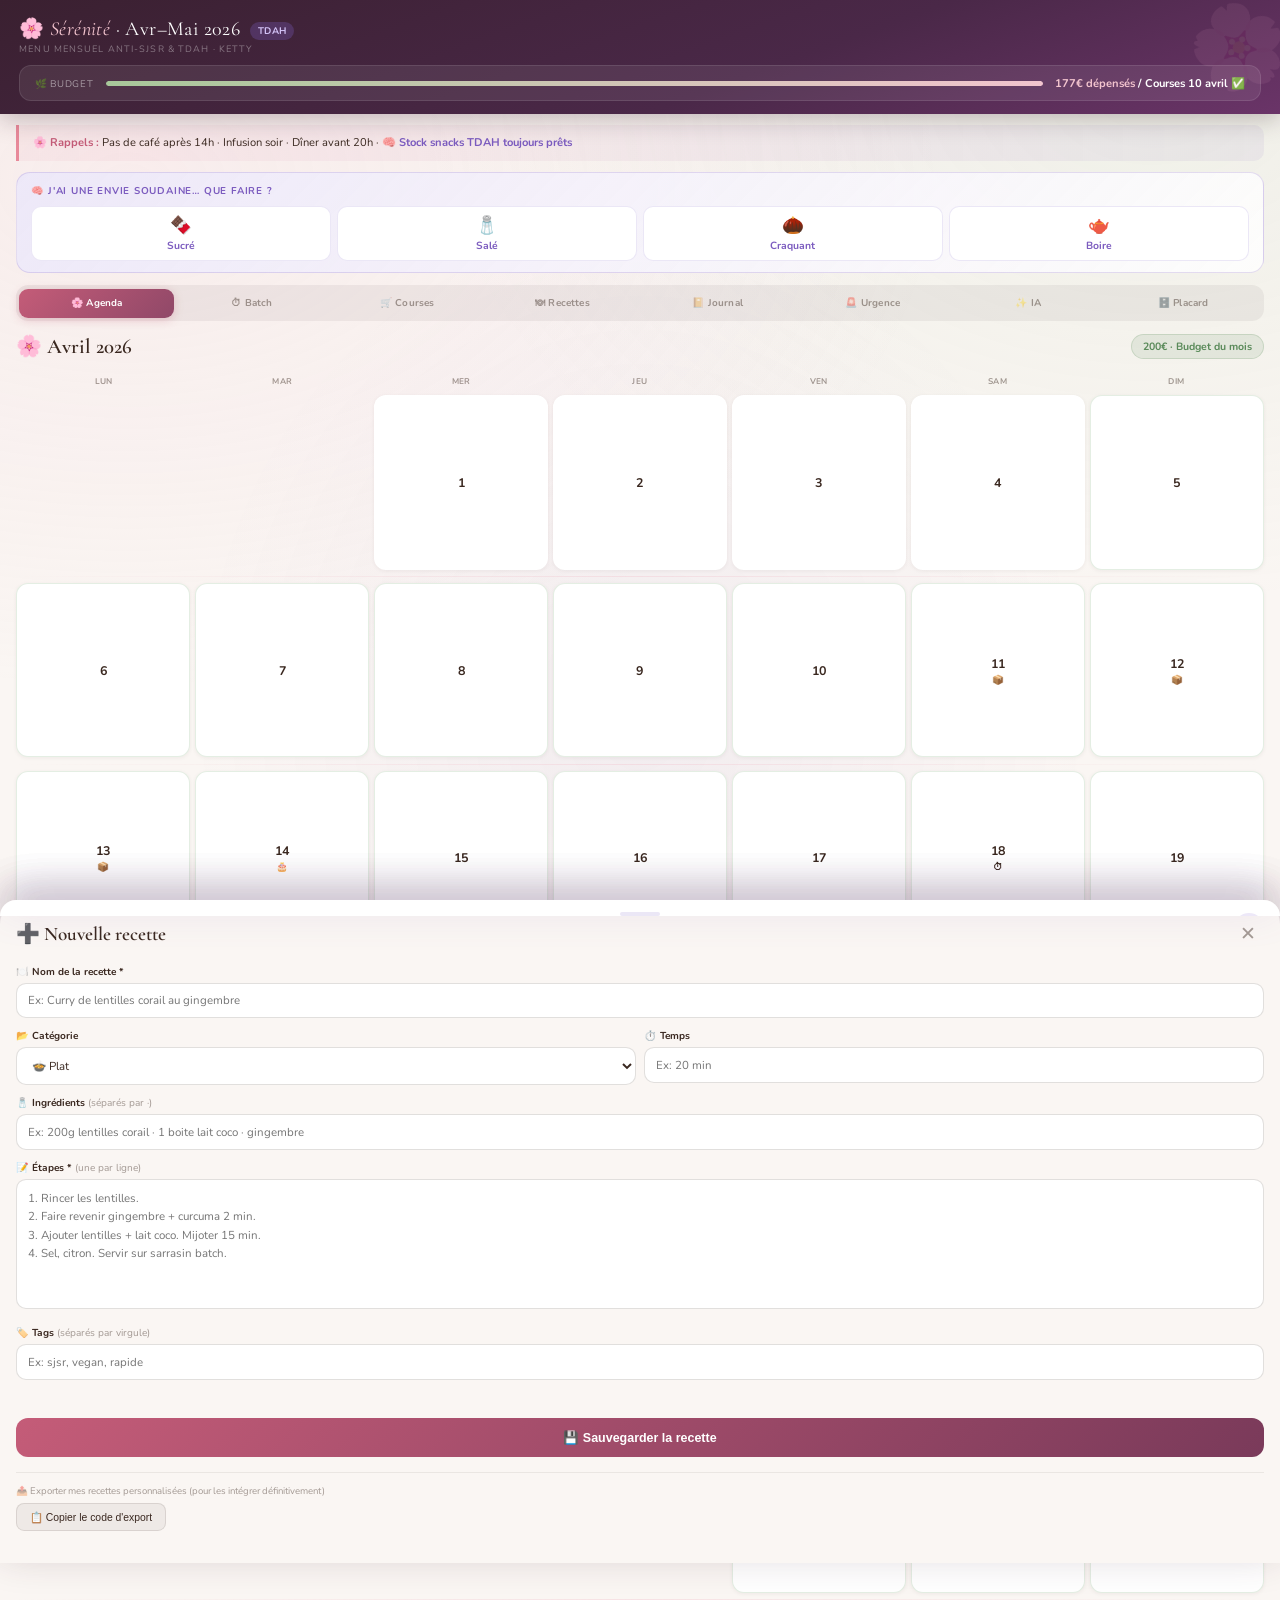
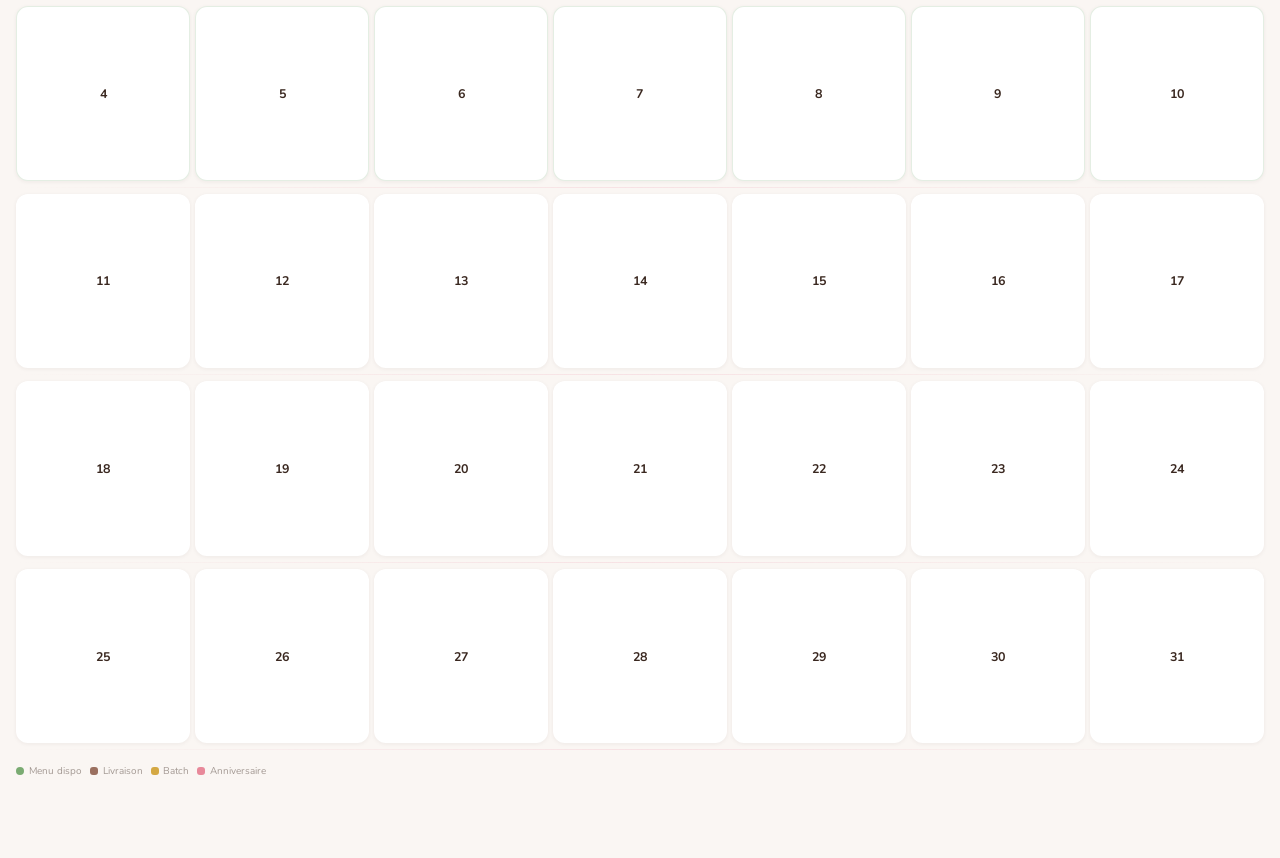
==== commit 1b4bc132: "Add files via upload" ====
--- a/index.html
+++ b/index.html
@@ -89,13 +89,13 @@
 .cal-weekdays{display:grid;grid-template-columns:repeat(7,1fr);gap:0.2rem;margin-bottom:0.3rem}
 .cal-wd{text-align:center;font-size:0.52rem;font-weight:700;color:var(--muted);text-transform:uppercase;letter-spacing:0.05em;padding:0.2rem 0}
 .cal-grid{display:grid;grid-template-columns:repeat(7,1fr);gap:0.28rem}
-.cal-day{aspect-ratio:1;border-radius:12px;display:flex;flex-direction:column;align-items:center;justify-content:center;cursor:pointer;font-size:0.78rem;font-weight:700;color:var(--text);background:var(--card);transition:all 0.18s;position:relative;box-shadow:0 1px 4px rgba(58,40,32,0.06);border:1.5px solid transparent}
+.cal-day{aspect-ratio:1;border-radius:12px;display:flex;flex-direction:column;align-items:center;justify-content:center;cursor:pointer;font-size:0.78rem;font-weight:700;color:var(--text);background:var(--card);transition:all 0.18s;position:relative;box-shadow:0 1px 4px rgba(58,40,32,0.06);border:1.5px solid transparent;touch-action:manipulation;-webkit-tap-highlight-color:transparent}
 .cal-day:active{transform:scale(0.92)}
 .cal-day.empty{background:transparent;box-shadow:none;cursor:default;border:none}
 .cal-day.no-menu{background:rgba(58,40,32,0.03);color:var(--muted);cursor:default;box-shadow:none}
 .cal-day .cal-dot{width:4px;height:4px;border-radius:50%;margin-top:0.12rem}
 .cal-day.has-menu .cal-dot{background:var(--leaf-mid)}
-.cal-day.has-menu{border-color:rgba(122,171,114,0.2)}
+.cal-day.has-menu{border-color:rgba(122,171,114,0.2);cursor:pointer;touch-action:manipulation;-webkit-tap-highlight-color:rgba(196,92,120,0.15);user-select:none;-webkit-user-select:none;position:relative;z-index:2}
 .cal-day.livraison{border-color:var(--bark-light);background:linear-gradient(135deg,#fff8f5,#fff)}
 .cal-day.batch-day{border-color:var(--pistil);background:linear-gradient(135deg,#fffbf0,#fff)}
 .cal-day.birthday{background:linear-gradient(135deg,#fff0f4,#fdf5f8);border-color:var(--petal-rose)}
@@ -106,7 +106,7 @@
 .week-sep{grid-column:1/-1;height:1px;background:linear-gradient(90deg,transparent,rgba(242,196,206,0.4),transparent);margin:0.1rem 0}
 
 /* Legend */
-.cal-legend{display:flex;flex-wrap:wrap;gap:0.5rem;margin:0.75rem 1rem 0;font-size:0.62rem;color:var(--muted);position:relative;z-index:1}
+.cal-legend{display:flex;flex-wrap:wrap;gap:0.5rem;margin:0.75rem 1rem 0;font-size:0.62rem;color:var(--muted);position:relative;z-index:1;pointer-events:none}
 .leg{display:flex;align-items:center;gap:0.3rem}
 .ld{width:8px;height:8px;border-radius:3px}
 .ld-g{background:var(--leaf-mid)}.ld-l{background:var(--bark-light)}.ld-b{background:var(--pistil)}.ld-bday{background:var(--petal-rose)}
@@ -639,6 +639,15 @@
 .ia-mode-btn{background:rgba(58,40,32,0.06);color:var(--text);border:1.5px solid rgba(58,40,32,0.1);border-radius:8px;padding:0.35rem 0.7rem;font-size:0.65rem;cursor:pointer;transition:all 0.2s;font-family:inherit}
 .ia-mode-btn.active{background:linear-gradient(135deg,var(--blossom-deep),#8b3a6b);color:#fff;border-color:transparent}
 @keyframes blink{0%,100%{opacity:1}50%{opacity:0}}
+
+/* ── FORMULAIRE AJOUT RECETTE ── */
+.rf-label{font-size:0.63rem;font-weight:700;color:var(--text);margin-bottom:0.25rem;display:block}
+.rf-input{width:100%;border:1.5px solid rgba(58,40,32,0.15);border-radius:10px;padding:0.55rem 0.7rem;font-size:0.72rem;font-family:inherit;color:var(--text);background:#fff;outline:none;box-sizing:border-box;transition:border-color 0.2s}
+.rf-input:focus{border-color:var(--blossom-deep)}
+.rf-textarea{width:100%;border:1.5px solid rgba(58,40,32,0.15);border-radius:10px;padding:0.55rem 0.7rem;font-size:0.72rem;font-family:inherit;color:var(--text);background:#fff;outline:none;box-sizing:border-box;resize:none;line-height:1.6;transition:border-color 0.2s}
+.rf-textarea:focus{border-color:var(--blossom-deep)}
+.rf-field{margin-bottom:0.7rem}
+#recette-form-panel{position:fixed;bottom:0;left:0;right:0;background:var(--bg);border-radius:24px 24px 0 0;box-shadow:0 -8px 40px rgba(58,32,48,0.2);transform:translateY(100%);transition:transform 0.35s cubic-bezier(0.32,0,0.67,1);z-index:200;max-height:92vh;overflow-y:auto;padding:1.2rem 1rem 2rem}
 
 /* ── PLACARD OFFICE ── */
 .placard-item{display:flex;align-items:flex-start;gap:0.6rem;padding:0.6rem 0.5rem;border-bottom:1px solid rgba(58,40,32,0.06);cursor:pointer;border-radius:8px;transition:background 0.15s;user-select:none;-webkit-user-select:none;-webkit-tap-highlight-color:rgba(0,0,0,0.05)}
@@ -1034,13 +1043,14 @@
 <!-- DÎNER RAPIDE VIEW -->
 <div id="view-diner" style="display:none">
   <div class="diner-header" style="padding:0.8rem 1rem 0.4rem">
-    <div style="font-family:'Cormorant Garamond',serif;font-size:1.1rem;font-weight:600;color:var(--text)">🍽 Recettes rapides</div>
-    <div style="font-size:0.62rem;color:var(--muted);margin-top:0.15rem">76 recettes sans gluten · sans lactose · anti-SJSR</div>
+    <div style="font-family:'Cormorant Garamond',serif;font-size:1.1rem;font-weight:600;color:var(--text)">🍽 Recettes</div>
+    <div style="font-size:0.62rem;color:var(--muted);margin-top:0.15rem">50 recettes · sans gluten · sans lactose · anti-SJSR · TDAH</div>
   </div>
 
   <!-- Filtres catégories -->
   <div style="display:flex;gap:0.4rem;padding:0 1rem 0.6rem;overflow-x:auto;scrollbar-width:none">
     <button class="diner-filter active" onclick="filterDiners('all',this)">Tout</button>
+    <button class="diner-filter" onclick="filterDiners('perso',this)">⭐ Mes recettes</button>
     <button class="diner-filter" onclick="filterDiners('brunch',this)">🌅 Brunch</button>
     <button class="diner-filter" onclick="filterDiners('entree',this)">🥗 Entrées</button>
     <button class="diner-filter" onclick="filterDiners('plat',this)">🍲 Plats</button>
@@ -1057,7 +1067,14 @@
     <button class="diner-filter-time" onclick="filterDinerTime(45,this)">≤ 45 min</button>
   </div>
 
-  <div id="diner-list" style="padding:0 1rem 1rem"></div>
+  <!-- Filtre perso + Bouton + -->
+  <div style="display:flex;align-items:center;justify-content:space-between;padding:0 1rem 0.5rem">
+    <div style="display:flex;gap:0.35rem;flex-wrap:wrap">
+    </div>
+    <button onclick="openRecetteForm()" style="background:linear-gradient(135deg,var(--blossom-deep),#7a3a5a);color:#fff;border:none;border-radius:20px;padding:0.4rem 0.9rem;font-size:0.68rem;font-weight:700;cursor:pointer;touch-action:manipulation;white-space:nowrap;flex-shrink:0">➕ Ajouter</button>
+  </div>
+
+  <div id="diner-list" style="padding:0 1rem 5rem"></div>
 </div>
 
 <div id="view-journal" style="display:none">
@@ -1429,7 +1446,7 @@
   <!-- Header -->
   <div style="padding:0.8rem 1rem 0.4rem">
     <div style="font-family:'Cormorant Garamond',serif;font-size:1.15rem;font-weight:700;color:var(--text)">✨ Assistant Cuisine</div>
-    <div style="font-size:0.62rem;color:var(--muted);margin-top:0.1rem">Analyse votre stock · Fonctionne hors connexion · 76 recettes</div>
+    <div style="font-size:0.62rem;color:var(--muted);margin-top:0.1rem">Analyse votre stock · Fonctionne hors connexion · 49 recettes</div>
   </div>
 
   <!-- Tabs -->
@@ -1443,7 +1460,7 @@
   <div id="ia-panel-recette" style="padding:0 1rem">
 
     <div style="font-size:0.67rem;color:var(--muted);margin-bottom:0.7rem;line-height:1.5">
-      Cochez ce que vous avez envie ou ce qui est disponible — je cherche dans vos 76 recettes 🌿
+      Cochez ce que vous avez envie ou ce qui est disponible — je cherche dans vos 49 recettes 🌿
     </div>
 
     <!-- Humeur / envie -->
@@ -1516,7 +1533,7 @@
   <div id="ia-panel-menu" style="display:none;padding:0 1rem">
 
     <div style="font-size:0.67rem;color:var(--muted);margin-bottom:0.7rem;line-height:1.5">
-      Je compose un menu équilibré depuis vos 76 recettes · Anti-SJSR · Sans gluten 🌸
+      Je compose un menu équilibré depuis vos 49 recettes · Anti-SJSR · Sans gluten 🌸
     </div>
 
     <div style="background:rgba(58,40,32,0.03);border-radius:12px;padding:0.7rem;margin-bottom:0.6rem">
@@ -2828,7 +2845,7 @@
 };
 
 // ── DÎNERS ──
-const DINERS=[
+let DINERS=[
   // ══ ENTRÉES ══
   {cat:'entree',time:'10 min',name:"Verrines carottes cumin",
    ingr:"3 carottes · 1 oignon · 10cl crème de riz · 1cc cumin · sel",
@@ -2946,6 +2963,7 @@
    ingr:"500g mix farine sans gluten · 30g levure fraîche · 400ml eau tiède (35°C) · 1cc sel · 2cs huile olive",
    steps:"1. Délayer la levure fraîche dans 100ml d'eau tiède (pas chaude — tue la levure). Attendre 5 min qu'elle commence à buller.\n2. Dans grand bol : farine + sel. Faire un puits. Ajouter mélange levure + reste d'eau + huile.\n3. Pétrir 4 min à la main ou avec crochet pétrisseur. La pâte sans gluten est plus collante que la pâte normale — c'est normal.\n4. Former une boule. Couvrir d'un linge humide. Laisser lever 45 min dans un endroit chaud (four éteint avec lumière allumée).\n5. Façonner en pain. Four 210°C 15 min puis baisser à 190°C 20 min. Taper le dessous — ça sonne creux = cuit.",
    tags:['vegan','base']},
+,
   {cat:'base',time:'3 min',name:"Lait d'Or anti-SJSR",
    ingr:"1cc préparation Lait d'Or Écoîdées · 200ml lait de millet chaud · 1cc miel bio (optionnel)",
    steps:"1. Chauffer le lait de millet à 80°C (chaud mais pas bouillant — ne doit pas fumer).\n2. Verser dans votre tasse.\n3. Ajouter 1cc de préparation Lait d'Or Écoîdées.\n4. Fouetter énergiquement 30 sec avec une petite cuillère ou mini-fouet jusqu'à dissolution complète.\n5. Ajouter 1cc miel si vous souhaitez un goût plus doux.\n6. Boire chaud, idéalement avec vos médicaments du soir — le poivre noir de la préparation active la curcumine x20 et potentialise l'effet anti-inflammatoire.",
@@ -2967,7 +2985,7 @@
 
   {cat:'plat',time:'25 min',name:"Cabillaud en papillote lentilles",
    ingr:"2 filets cabillaud MSC (~150g chacun) · 100g lentilles corail · 1 carotte · épinards · ail · huile olive · curcuma · paprika · thym · citron · graines courge",
-   steps:"1. LENTILLES : rincer lentilles corail. Cuire 12 min dans 2.5x leur volume d\'eau + sel + curcuma. Égoutter.\n2. LÉGUMES : couper carotte en rondelles fines. Hacher ail. Mélanger carottes + épinards + ail + 1cs huile + paprika + sel + herbes.\n3. PAPILLOTE : préchauffer four 180°C. Sur papier cuisson, déposer légumes au centre. Poser filet cabillaud dessus. Arroser huile olive + citron. Fermer hermétiquement.\n4. CUISSON : 18-20 min selon épaisseur. Le cabillaud est cuit quand la chair est opaque et s\'effeuille facilement.\n5. DRESSAGE : lentilles corail en fond d\'assiette, cabillaud + légumes dessus. Graines courge pour le croquant.\n⚠️ POUR MAI : à faire dès que vous achetez du cabillaud MSC surgelé — recette IG bas très anti-SJSR.",
+   steps:"1. LENTILLES : rincer lentilles corail. Cuire 12 min dans 2.5x leur volume d\'eau + sel + curcuma. Égoutter.\n2. LÉGUMES : couper carotte en rondelles fines. Hacher ail. Mélanger carottes + épinards + ail + 1cs huile + paprika + sel + herbes.\n3. PAPILLOTE : préchauffer four 180°C. Sur papier cuisson, déposer légumes au centre. Poser filet cabillaud dessus. Arroser huile olive + citron. Fermer hermétiquement.\n4. CUISSON : 18-20 min selon épaisseur. Le cabillaud est cuit quand la chair est opaque et s\'effeui\'lle facilement.\n5. DRESSAGE : lentilles corail en fond d\'assiette, cabillaud + légumes dessus. Graines courge pour le croquant.\n⚠️ POUR MAI : à faire dès que vous achetez du cabillaud MSC surgelé — recette IG bas très anti-SJSR.",
    tags:['sjsr','poisson','mai']},
 
   {cat:'plat',time:'30 min',name:"Pancakes moelleux sans gluten",
@@ -3049,89 +3067,7 @@
   {cat:"base",time:"30 min",name:"Pain express aux graines oméga-3",
    ingr:"200g farine de riz · 1 sachet levure chimique sg · 2 oeufs · 25cl crème coco VietCoco · 4cs huile de sésame · 2cs graines de lin · 2cs graines de tournesol · 1cc graines de pavot · sel",
    steps:"1. Préchauffer four 210°C.\n2. Battre oeufs + crème coco VietCoco + huile de sésame + sel.\n3. Incorporer farine de riz + levure chimique. Mélanger.\n4. Ajouter toutes les graines. Mélanger.\n5. Verser dans moule à cake huilé. Cuire 30 min. Couteau propre = cuit.\n🌿 Huile sésame + graines de lin + tournesol = trio oméga-3 anti-inflammatoire.\n💡 Idéal pour accompagner sardines, saumon ou rillettes de poisson.\n✅ Crème coco VietCoco est déjà dans votre stock Auchan !",
-   tags:["base","sjsr","omega3"]},
-
-  // ── NOUVELLES RECETTES (Snapchat "sans gluten facile" - lot décembre 2025) ──
-  {cat:"dessert",time:"25 min",name:"Cookies sticks sans gluten",
-   ingr:"1 oeuf · 85g mix farine sg (ou farine de riz) · 40g poudre d'amandes · 1cs bombée beurre d'amande · 25g sucre de coco · 6g levure chimique sg · 50g pépites chocolat noir 70%+ · ½cc cannelle · pincée Sel Santé",
-   steps:"1. Préchauffer four 180°C.\n2. Dans un saladier : mélanger oeuf + beurre d'amande + sucre de coco jusqu'à crémeux.\n3. Ajouter mix farine + poudre d'amandes + levure + cannelle + Sel Santé. Mélanger.\n4. Incorporer les pépites de chocolat. La pâte est assez ferme — c'est normal.\n5. Former des sticks allongés de 8-10 cm avec les mains (comme des grosses frites).\n6. Déposer sur plaque + papier cuisson, espacés (ils gonflent un peu).\n7. Cuire 18-20 min — légèrement dorés sur les bords.\n8. Laisser tiédir avant de déguster — ils durcissent en refroidissant.\n🌿 Poudre d'amande + sucre de coco + cannelle = IG bas, magnésium, dopamine.\n💡 Plaisir occasionnel (1-2x/semaine) — idéal avec thé vert l'après-midi.",
-   tags:["dessert","sjsr","chocolat","plaisir"]},
-
-  {cat:"plat",time:"55 min",name:"Cake salé saumon-épinards sans gluten",
-   ingr:"3 oeufs · 150g mix farine sg · 1 sachet levure chimique sg · 10cl huile olive · 12cl lait d'amande (ou Alpro soja) · 150g saumon frais ou fumé · 150g épinards frais (ou surgelés) · 1 gousse d'ail · 1cs persil + basilic frais · zeste + jus ½ citron · Sel Santé · poivre",
-   steps:"1. Préchauffer four 180°C.\n2. Si épinards frais : faire tomber à la poêle avec l'ail écrasé 2 min. Essorer. Si surgelés : décongeler et bien essorer.\n3. Dans un saladier : battre les oeufs avec Sel Santé + poivre.\n4. Ajouter mix farine + levure chimique. Mélanger.\n5. Incorporer huile olive + lait végétal progressivement.\n6. Ajouter saumon coupé en dés + épinards + herbes fraîches + zeste et jus de citron.\n7. Verser dans un moule à cake chemisé de papier cuisson.\n8. Cuire 40-45 min — lame de couteau doit ressortir propre.\n9. Laisser tiédir 10 min avant de démouler.\n🌿 Saumon (oméga 3) + épinards (fer) + citron (vitamine C pour absorption du fer) + persil (dopamine).\n💡 Apéro, brunch, pique-nique ou dîner léger avec salade verte. Se congèle en tranches individuelles.\n✅ Zéro glutamate (pas de fromage fort, pas de cube bouillon) — 100% protocole.",
-   tags:["plat","sjsr","poisson","complet"]},
-
-  {cat:"dessert",time:"25 min",name:"Biscuits moelleux banane-avoine-chocolat ⭐",
-   ingr:"2 bananes bien mûres · 120g flocons d'avoine sg · 40g pépites chocolat noir 70%+ · 1cs purée d'amande · 1cs graines de lin moulues · 1cc cannelle · pincée Sel Santé",
-   steps:"1. Préchauffer four 180°C.\n2. Écraser les bananes dans un bol jusqu'à purée bien lisse (plus elles sont mûres, mieux c'est).\n3. Ajouter flocons d'avoine + purée d'amande + graines de lin + cannelle + Sel Santé. Mélanger.\n4. La pâte doit être homogène et un peu collante — c'est normal.\n5. Incorporer les pépites de chocolat.\n6. Déposer de petites boules de pâte sur plaque + papier cuisson. Aplatir légèrement avec le dos d'une cuillère.\n7. Cuire 12-15 min — légèrement dorés sur les bords.\n8. Laisser tiédir 5 min avant de déguster.\n🌿 RECETTE PHARE SJSR : banane (magnésium + tryptophane → mélatonine), avoine (fer), amande (magnésium), lin (oméga 3), chocolat noir (dopamine).\n💡 Goûter fin d'après-midi idéal — la banane favorise la production de mélatonine pour la nuit.\n✅ Sans sucre ajouté (sucrosité naturelle des bananes mûres) · IG modéré.\n♻️ Excellente façon de valoriser les bananes noircies.",
-   tags:["dessert","sjsr","brunch","sans-sucre-ajoute"]},
-
-  {cat:"base",time:"5 min",name:"Mix farine sans gluten maison",
-   ingr:"200g poudre d'amandes · 200g farine de riz complet · 200g farine de sarrasin · 150g fécule de tapioca · 50g fécule de pomme de terre",
-   steps:"1. Dans un grand bocal en verre hermétique (minimum 1L) : verser tous les ingrédients.\n2. Fermer et secouer vigoureusement 30 sec pour bien homogénéiser.\n3. S'utilise en remplacement 1:1 de la farine de blé dans toute recette de gâteau, cake, pancakes, biscuits.\n4. Secouer à nouveau avant chaque utilisation (les farines se séparent).\n🌿 Magnésium (amande + sarrasin) · Fer non-héminique (sarrasin) · IG modéré (sarrasin + riz complet).\n💡 Conservation : bocal hermétique à l'abri de la lumière, 3 mois max.\n✅ Zéro additif vs mix industriels souvent chargés en exhausteurs.\n💰 Plus économique que les mix tout prêts — à préparer en batch mensuel.\n🛒 Tous les ingrédients disponibles à La Fourche en vrac ou Biocoop.",
-   tags:["base","sjsr","batch","vegan"]},
-
-  // ── RECETTES FASTOCHES NOMADES (ebook concours sans gluten/sans lait) ──
-  {cat:"dessert",time:"10 min + 12h repos",name:"Barres dattes-noisettes-chocolat ⭐",
-   ingr:"300g dattes moelleuses · 120g noisettes · 90g chocolat noir 70%+ · pincée Sel Santé",
-   steps:"1. Torréfier les noisettes 5 min au four 180°C ou poêle sans matière grasse — elles doivent dorer légèrement.\n2. Dénoyauter les dattes. Si elles ne sont pas très moelleuses, les tremper 30 min dans du thé tiède puis égoutter.\n3. Hacher grossièrement le chocolat au couteau.\n4. Mixer noisettes + chocolat au robot : poudre grossière (pas trop fine, garder de la texture). Retirer du bol.\n5. Mixer les dattes jusqu'à pâte. Ajouter le mélange noisettes-chocolat + pincée Sel Santé. Mixer à nouveau pour homogénéiser.\n6. Tasser dans un moule carré (16x16cm) chemisé de papier cuisson. Couvrir de papier, placer un poids dessus.\n7. Réfrigérer au moins 12h (idéalement une nuit). Découper en 10 barres.\n🌿 RECETTE PHARE SJSR : magnésium (dattes + noisettes + chocolat noir) · dopamine (chocolat + torréfaction) · Zéro sucre ajouté (sucrosité naturelle des dattes) · IG modéré grâce aux fibres.\n💡 Barre pré-workout ou goûter bureau — se conserve 10 jours au frigo.\n🥜 Variante : amandes, noix de pécan ou mix d'oléagineux à la place des noisettes.",
-   tags:["dessert","sjsr","batch","sans-sucre-ajoute"]},
-
-  {cat:"dessert",time:"30 min",name:"Barres énergie avoine-graines ⭐",
-   ingr:"80g flocons d'avoine sg · 80ml lait d'amande · 1 poignée raisins secs · 1 poignée mix amandes-noisettes concassées · 1cs graines de courge · 1cs graines de lin moulues · 3cs compote pomme · 1cs miel · ½cc cannelle",
-   steps:"1. Préchauffer four 180°C.\n2. Dans un saladier : tout mélanger simplement jusqu'à obtenir une pâte grumeleuse homogène.\n3. Verser dans un moule à cake (12x26 cm) chemisé de papier cuisson. Bien tasser avec le dos d'une cuillère.\n4. Cuire 25 min — les bords doivent dorer.\n5. Laisser refroidir complètement dans le moule avant de couper en 5-6 barres.\n🌿 RECETTE PHARE SJSR : avoine (fer + fibres) · graines de courge (zinc + magnésium) · graines de lin (oméga 3) · amandes (magnésium) · miel sur compote (IG maîtrisé).\n💡 Barre pré-sortie sportive ou collation bureau. Bien moins sucrée que les barres du commerce.\n♻️ Se conservent 5 jours boîte hermétique, ou se congèlent individuellement.",
-   tags:["dessert","sjsr","batch","omega3"]},
-
-  {cat:"dessert",time:"30 min",name:"Biscuits noix-châtaigne purée d'amandes",
-   ingr:"80g purée d'amande · 60g sucre de coco · 1 œuf · ¼cc vanille liquide · 90g farine de châtaigne · ½cc poudre à lever sg · 75g noix décortiquées · pincée Sel Santé",
-   steps:"1. Préchauffer four 180°C.\n2. Dans un saladier : mélanger purée d'amande + sucre de coco jusqu'à crémeux.\n3. Ajouter œuf + vanille + Sel Santé. Bien fouetter.\n4. Incorporer farine de châtaigne + poudre à lever.\n5. Mixer grossièrement les noix (garder des morceaux). Ajouter à la pâte.\n6. Former un boudin de 5 cm de diamètre. Découper des tranches de 0,5 cm.\n7. Disposer sur plaque + papier cuisson. Cuire 12-15 min — légèrement dorés, encore un peu mous (ils durcissent en refroidissant).\n🌿 Magnésium (amande + noix + châtaigne) · IG bas (sucre de coco + farine de châtaigne) · Fer végétal (châtaigne).\n💡 Croquants dehors, fondants dedans. Addictifs — faire un double batch !\n♻️ Se conservent 1 semaine boîte hermétique.",
-   tags:["dessert","sjsr","batch"]},
-
-  {cat:"dessert",time:"15 min + trempage 3h",name:"Craquelins sarrasin-goji",
-   ingr:"140g graines de sarrasin décortiquées · 40g baies de goji · 40g poudre de noisettes · 20g farine de riz complet · 1cs sirop d'agave · pincée Sel Santé",
-   steps:"1. Faire tremper les graines de sarrasin 3h dans un grand bol d'eau. Tremper aussi les baies de goji 3h dans un petit bol. Le sarrasin va développer un mucilage qui sert de liant naturel (remplace l'œuf).\n2. Rincer et bien égoutter le sarrasin. Égoutter le goji (garder le jus rose pour une infusion !).\n3. Préchauffer four 190°C.\n4. Mêler tous les ingrédients dans un saladier — la pâte est collante grâce au mucilage, c'est normal.\n5. Déposer des cuillerées bombées sur plaque + papier cuisson, aplatir légèrement.\n6. Cuire 15 min en surveillant — doivent être dorés sur les bords.\n🌿 IG très bas (sarrasin entier) · Antioxydants puissants (goji) · Magnésium + fer (sarrasin + noisettes) · Zéro œuf grâce au mucilage.\n💡 Parfaits pour grignotage sain l'après-midi. Original et ultra-digestible.\n♻️ Se conservent 1 semaine boîte hermétique.",
-   tags:["dessert","sjsr","batch","vegan"]},
-
-  {cat:"dessert",time:"40 min",name:"Muffins pommes-sarrasin ⭐",
-   ingr:"125g farine de sarrasin · 40g farine de riz complet · 60g flocons de millet · 2cc levure chimique sg · ½cc Sel Santé · 1cc cannelle · 50g noix hachées · 100ml huile de colza · 100ml lait de riz · 150ml compote de pomme · 3cs sirop d'érable · 1 grosse pomme en dés · 30g graines de courge + extra",
-   steps:"1. Préchauffer four 190°C.\n2. Dans un saladier : mélanger tous les ingrédients secs (farines + flocons + levure + Sel Santé + cannelle + noix + graines de courge).\n3. Dans un autre saladier : mélanger ingrédients liquides (huile + lait + compote + sirop d'érable) + dés de pomme.\n4. Combiner les deux mélanges — ne pas sur-mélanger.\n5. Verser dans des moules à muffins (rempli aux ¾). Saupoudrer de graines de courge supplémentaires.\n6. Cuire 25-30 min — lame de couteau propre = cuit.\n7. Laisser refroidir sur grille.\n🌿 RECETTE PHARE SJSR : fer (sarrasin + millet + noix) · magnésium (sarrasin + graines de courge + noix) · oméga 3 (huile de colza) · zinc (graines de courge) · IG maîtrisé.\n💡 Petit-déj ou goûter ultra-complet. Tient bien au bureau.\n♻️ Se congèlent individuellement.",
-   tags:["dessert","sjsr","batch","brunch","omega3"]},
-
-  {cat:"base",time:"40 min",name:"Granola salé curcuma-cranberries ⭐",
-   ingr:"60g flocons d'avoine sg · 30g graines mélangées (courge + tournesol + sésame) · 20g amandes entières · 1 poignée cranberries séchées · 1cc curcuma · ½cc gingembre en poudre · 10cl eau tiède · 5cl huile de colza · pincée Sel Santé",
-   steps:"1. Préchauffer four 150°C.\n2. Dans un saladier : mélanger tous les ingrédients secs (flocons + graines + amandes + cranberries + curcuma + gingembre + Sel Santé).\n3. Faire tiédir l'eau, ajouter l'huile de colza. Verser sur le mélange sec. Mélanger et laisser gonfler 5 min.\n4. Étaler sur plaque + papier cuisson (ou petits moules silicone pour portions).\n5. Cuire 30-40 min en remuant toutes les 10 min — doré et sec.\n6. Laisser refroidir complètement avant de casser/démouler.\n🌿 RECETTE PHARE SJSR : curcuma + gingembre (anti-inflammatoire + circulation) · oméga 3 (colza + graines) · magnésium (avoine + amandes) · zéro sucre ajouté.\n💡 À mélanger avec yaourt végétal pour déjeuner bureau ou snack anti-SJSR. Original : c'est SALÉ, pas sucré.\n♻️ Se conserve 3 semaines boîte hermétique.",
-   tags:["base","sjsr","batch","omega3","anti-inflammatoire"]},
-
-  {cat:"base",time:"25 min",name:"Mini muffins polenta-pois chiches salés",
-   ingr:"60g farine de pois chiches · 50g polenta · 1cs graines de tournesol décortiquées · 1cc poudre à lever sg · 1cc sucre · 8cl lait d'amande · 3cl huile d'olive · ½cc Sel Santé · poivre",
-   steps:"1. Préchauffer four 180°C.\n2. Dans un bol : mélanger farine de pois chiches + polenta + levure + sucre + graines de tournesol + Sel Santé + poivre. Creuser un puits.\n3. Verser lait d'amande + huile d'olive dans le puits. Mélanger — pâte épaisse.\n4. Verser 1cs de pâte par moule à mini muffins (bien remplir, la pâte ne monte pas beaucoup).\n5. Décorer de quelques graines de tournesol supplémentaires.\n6. Cuire 20 min.\n7. Déguster tiède ou froid.\n🌿 Protéines végétales (pois chiches) · Magnésium (polenta + amande) · Ultra-rassasiants.\n💡 Snack salé bureau parfait — change des muffins sucrés. Variante : ajouter olives noires ou tomates séchées.\n♻️ Se conservent 3 jours boîte hermétique.",
-   tags:["base","sjsr","vegan","proteine"]},
-
-  {cat:"dessert",time:"30 min",name:"Biscuits sarrasin raisins-chocolat",
-   ingr:"80g flocons de sarrasin · 60g farine de sarrasin · 2cs huile de sésame · 70g raisins secs · 4cs pépites chocolat noir 70%+ · 1 poignée noisettes concassées · 125ml jus de pomme · pincée Sel Santé · 1cc cannelle",
-   steps:"1. Dans un saladier : mélanger flocons + farine de sarrasin + huile de sésame + cannelle + Sel Santé.\n2. Ajouter les raisins secs, pépites de chocolat, noisettes concassées. Mélanger.\n3. Verser le jus de pomme progressivement en mélangeant après chaque ajout.\n4. Laisser reposer 20 min (le temps de préchauffer four 180°C).\n5. Former des petits tas à la cuillère sur plaque + papier cuisson. Aplatir légèrement.\n6. Cuire 15 min — dorés sur les bords.\n🌿 Fer (sarrasin + raisins secs) · Magnésium (sarrasin + noisettes + chocolat) · Huile de sésame (anti-inflammatoire) · IG modéré (fibres du sarrasin).\n💡 Goûter nourrissant et réchauffant pour l'hiver. Se fait en 10 min de préparation active.\n♻️ Se conservent 1 semaine boîte hermétique au frais.",
-   tags:["dessert","sjsr","batch"]},
-
-  {cat:"dessert",time:"15 min",name:"Cookies banane-pralin express",
-   ingr:"1 grosse banane bien mûre · 200g mix farine sg (ou farine de riz) · 15g sucre de coco · 1 pincée cannelle · ½cc bicarbonate · 1cs pâte de pralin · 2cs huile de colza · pincée Sel Santé",
-   steps:"1. Préchauffer four 180°C.\n2. Dans un saladier : écraser la banane avec sucre de coco + cannelle + Sel Santé.\n3. Ajouter farine + bicarbonate. Bien mélanger.\n4. Incorporer pâte de pralin + huile. La pâte doit être modelable.\n5. Former des petites boules, déposer sur plaque + papier cuisson.\n6. Cuire 10 min — rester moelleux (ne pas trop cuire).\n🌿 Banane (magnésium + tryptophane → mélatonine) · Oméga 3 (huile de colza) · IG bas (sucre de coco + banane mûre).\n💡 Sans œuf, sans lait, sans gluten. Super rapide — 15 min top chrono.\n♻️ Se conservent 4 jours boîte hermétique.",
-   tags:["dessert","sjsr","rapide","vegan"]},
-
-  {cat:"dessert",time:"25 min",name:"Mini muffins banane-purées oléagineuses",
-   ingr:"1 petite banane · 1cs purée de cacahuètes · 1cs purée de noisettes · 3 noix + 6 noisettes hachées · 2cs farine de riz · 1cc poudre à lever sg · 2cs flocons de millet · 2cs lait d'amande · 2 abricots secs en dés · pincée Sel Santé",
-   steps:"1. Préchauffer four 180°C.\n2. Écraser la banane dans un saladier. Mélanger avec les 2 purées d'oléagineux.\n3. Ajouter noix et noisettes hachées.\n4. Incorporer farine de riz + poudre à lever + flocons de millet + lait d'amande + Sel Santé.\n5. Ajouter les dés d'abricots secs. Mélanger.\n6. Répartir dans 10 moules à mini muffins.\n7. Cuire 15 min — dorés et lame propre.\n🌿 Triple magnésium (banane + noisettes + amande) · Fer (noix + abricots secs + millet) · Tryptophane (banane).\n💡 Ultra rapide et polyvalent : petit-déj, goûter, en-cas bureau. Sans gluten, sans lait, sans œuf, sans soja.\n♻️ Se conservent 4 jours, se congèlent en portions.",
-   tags:["dessert","sjsr","rapide","brunch","vegan"]},
-
-  {cat:"plat",time:"60 min",name:"Cake salé carotte-curcuma-tomates séchées",
-   ingr:"90g farine de riz complet · 70g farine de maïs · 40g poudre d'amandes · 20g sucre de coco · ½ sachet levure chimique sg · ½cc bicarbonate · 2cc curcuma · ¾cc Sel Santé · pincée piment d'Espelette · 1cs graines de pavot · 30g amandes concassées · 1cs jus de citron · 70g carotte râpée · 100g purée de patate douce (ou 2 œufs) · 6 tomates séchées en dés · 8 olives noires en dés · 200ml lait d'amande · 4 branches coriandre fraîche",
-   steps:"1. Préchauffer four 210°C. Huiler un moule à cake.\n2. Râper carottes + ajouter jus de citron (évite oxydation). Ciseler coriandre, couper tomates et olives en petits dés.\n3. Saladier 1 (secs) : farines + poudre d'amandes + sel + curcuma + piment + sucre + levure + bicarbonate + amandes + pavot.\n4. Saladier 2 (humides) : purée patate douce + lait d'amande + huile d'olive. Ajouter coriandre + olives + tomates.\n5. Combiner les deux saladiers + carottes râpées. Mélanger sans sur-travailler.\n6. Verser dans le moule. Cuire 10 min à 210°C, puis baisser à 180°C et cuire encore 35-40 min.\n7. Démouler et refroidir avant de réserver au frais.\n🌿 Curcuma + piment (anti-inflammatoire SJSR) · Fer (patate douce + amandes) · Magnésium (amandes) · Béta-carotène (carotte) · Zéro glutamate (ni fromage ni bouillon cube).\n💡 Déguster bien frais avec salade verte. Apéro, déjeuner bureau, pique-nique.\n♻️ Se conserve 3 jours au frigo, se congèle en tranches.",
-   tags:["plat","sjsr","anti-inflammatoire","batch"]},
-
-  {cat:"dessert",time:"20 min",name:"Cœurs fondants croûte-cœur modulable",
-   ingr:"CROÛTE : 70g flocons d'avoine sg moulus (ou crème de riz) · 50g purée de fruits OU 30g fruits secs trempés · 1cc graines de lin moulues · pincée Sel Santé\nCŒUR : 60g garniture au choix (purée d'amande + épices pour version sucrée, OU fromage végétal + herbes pour version salée)",
-   steps:"1. Dans un bol : mélanger les ingrédients de la croûte avec les doigts jusqu'à pâte modelable (texture pâte à modeler).\n2. Séparer en 4 boules : 2 grosses (40g) + 2 petites (20g).\n3. Écraser chaque boule en disques de 5mm d'épaisseur.\n4. Foncer 2 petits moules silicone (ou ramequins) avec les 2 grands disques — former un panier.\n5. Remplir avec la garniture cœur — attention ne pas dépasser le bord.\n6. Couvrir avec les 2 petits disques. Appuyer sur les bords pour souder.\n7. Démouler délicatement, rouler doucement dans la main pour vérifier que tout est soudé.\n8. Si croûte contient farine non-précuite : cuire 10 min à 180°C après avoir huilé légèrement les cœurs.\n🌿 Formule modulable au gré des humeurs et du stock. Version sucrée : purée d'oléagineux + fruits secs = magnésium. Version salée : tapenade, caviar d'aubergine, mousse d'avocat.\n💡 Format original, ludique, facile à transporter dans lunch box. Perfect pour batch Sunday.\n♻️ Se conservent 2 jours au frais.",
-   tags:["dessert","sjsr","batch","modulable"]}
+   tags:["base","sjsr","omega3"]}
 ];
 // ── PLACARD OFFICE ──
 const PLACARD_OFFICE=[
@@ -3263,7 +3199,7 @@
     const key=prefix+d;const menu=MENUS[key];const el=document.createElement('div');
     el.className='cal-day'+(menu?' has-menu':'');
     const numEl=document.createElement('div');numEl.className='cal-num';numEl.textContent=d;el.appendChild(numEl);
-    if(menu){const icon=menu.birthday?'🎂':menu.livraison?'📦':menu.batch?'⏱':'';if(icon){const ic=document.createElement('div');ic.className='cal-icon';ic.textContent=icon;el.appendChild(ic);}el.onclick=()=>openDay(key);}
+    if(menu){const icon=menu.birthday?'🎂':menu.livraison?'📦':menu.batch?'⏱':'';if(icon){const ic=document.createElement('div');ic.className='cal-icon';ic.textContent=icon;el.appendChild(ic);}el.onclick=()=>openDay(key);el.addEventListener('touchend',function(e){e.preventDefault();openDay(key);},{passive:false});}
     grid.appendChild(el);col++;if(col===7){const sep=document.createElement('div');sep.className='week-sep';grid.appendChild(sep);col=0;}
   }
 }
@@ -3780,7 +3716,152 @@
   el.innerHTML=html;
 }
 
+
+// ══════════════════════════════════════
+// AJOUT DE RECETTES PERSONNALISÉES
+// ══════════════════════════════════════
+
+var recetteFormOpen = false;
+
+function openRecetteForm() {
+  var form = document.getElementById('recette-form-panel');
+  var overlay = document.getElementById('overlay');
+  if(!form) return;
+  recetteFormOpen = true;
+  form.style.transform = 'translateY(0)';
+  if(overlay) { overlay.classList.add('show'); overlay.onclick = closeRecetteForm; }
+}
+
+function closeRecetteForm() {
+  var form = document.getElementById('recette-form-panel');
+  var overlay = document.getElementById('overlay');
+  if(!form) return;
+  recetteFormOpen = false;
+  form.style.transform = 'translateY(100%)';
+  if(overlay) { overlay.classList.remove('show'); overlay.onclick = null; }
+}
+
+function sauvegarderRecette() {
+  var nom = document.getElementById('rf-nom');
+  var cat = document.getElementById('rf-cat');
+  var time = document.getElementById('rf-time');
+  var ingr = document.getElementById('rf-ingr');
+  var steps = document.getElementById('rf-steps');
+  var tags = document.getElementById('rf-tags');
+  var msg = document.getElementById('rf-msg');
+
+  if(!nom||!cat||!ingr||!steps) return;
+  if(!nom.value.trim()){
+    if(msg){msg.textContent='⚠️ Le nom est obligatoire.';msg.style.color='var(--blossom-deep)';}
+    return;
+  }
+  if(!steps.value.trim()){
+    if(msg){msg.textContent='⚠️ Les étapes sont obligatoires.';msg.style.color='var(--blossom-deep)';}
+    return;
+  }
+
+  // Générer un id unique
+  var uid = 'perso_' + Date.now();
+
+  // Parser les tags
+  var tagsArr = tags && tags.value.trim()
+    ? tags.value.split(',').map(function(t){return t.trim().toLowerCase();}).filter(Boolean)
+    : ['perso'];
+  tagsArr.push('perso');
+
+  var nouvelleRecette = {
+    id: uid,
+    cat: cat ? cat.value : 'plat',
+    time: time && time.value.trim() ? time.value.trim() : '?',
+    name: nom.value.trim(),
+    ingr: ingr ? ingr.value.trim() : '',
+    steps: steps ? steps.value.trim().replace(/\n/g, '\\n') : '',
+    tags: tagsArr,
+    perso: true
+  };
+
+  // Ajouter à DINERS (en mémoire)
+  DINERS.push(nouvelleRecette);
+
+  // Sauvegarder dans localStorage
+  try {
+    var existing = localStorage.getItem('sjsr_recettes_perso');
+    var arr = existing ? JSON.parse(existing) : [];
+    arr.push(nouvelleRecette);
+    localStorage.setItem('sjsr_recettes_perso', JSON.stringify(arr));
+  } catch(e) {}
+
+  // Feedback
+  if(msg){
+    msg.textContent = '✅ "' + nouvelleRecette.name + '" sauvegardée !';
+    msg.style.color = 'var(--leaf-dark)';
+  }
+
+  // Réinitialiser le formulaire
+  setTimeout(function(){
+    if(nom) nom.value = '';
+    if(ingr) ingr.value = '';
+    if(steps) steps.value = '';
+    if(tags) tags.value = '';
+    if(time) time.value = '';
+    if(msg) msg.textContent = '';
+    closeRecetteForm();
+    // Rafraîchir la liste
+    buildDiners();
+    filterDiners('perso', null);
+    // Mettre le filtre "Mes recettes" actif
+    document.querySelectorAll('.diner-filter').forEach(function(b){
+      b.classList.toggle('active', b.textContent.includes('Mes recettes'));
+    });
+  }, 1200);
+}
+
+function supprimerRecettePerso(id) {
+  if(!confirm('Supprimer cette recette ?')) return;
+  // Retirer de DINERS
+  DINERS = DINERS.filter(function(r){ return r.id !== id; });
+  // Retirer du localStorage
+  try {
+    var existing = localStorage.getItem('sjsr_recettes_perso');
+    var arr = existing ? JSON.parse(existing) : [];
+    arr = arr.filter(function(r){ return r.id !== id; });
+    localStorage.setItem('sjsr_recettes_perso', JSON.stringify(arr));
+  } catch(e) {}
+  buildDiners();
+}
+
+function exporterRecettesPerso() {
+  try {
+    var existing = localStorage.getItem('sjsr_recettes_perso');
+    if(!existing || existing === '[]') {
+      alert('Aucune recette personnalisée à exporter.');
+      return;
+    }
+    var arr = JSON.parse(existing);
+    var txt = '// ' + arr.length + ' recette(s) personnalisée(s) — Sérénité\n';
+    arr.forEach(function(r){
+      txt += '\n// ── ' + r.name + ' ──\n' + JSON.stringify(r, null, 2) + ',\n';
+    });
+    var el = document.getElementById('rf-export-text');
+    if(el){
+      el.value = txt;
+      el.style.display = 'block';
+      el.select();
+    }
+  } catch(e) {}
+}
+
+
 // ── INITIALISATION ──
+// Charger recettes personnalisées depuis localStorage
+try{
+  var _perso=localStorage.getItem('sjsr_recettes_perso');
+  if(_perso){
+    var _rp=JSON.parse(_perso);
+    _rp.forEach(function(r){DINERS.push(r);});
+    console.log('Recettes perso chargées: '+_rp.length);
+  }
+}catch(e){}
 buildCalendar();
 buildShopping();
 try{const saved=localStorage.getItem("batchDone");if(saved)batchStepsDone=JSON.parse(saved);}catch(e){}
@@ -3789,5 +3870,69 @@
 </script>
 
 
+
+<!-- ── FORMULAIRE AJOUT RECETTE ── -->
+<div id="recette-form-panel">
+  <div style="display:flex;align-items:center;justify-content:space-between;margin-bottom:1rem">
+    <div style="font-family:'Cormorant Garamond',serif;font-size:1.2rem;font-weight:600;color:var(--text)">➕ Nouvelle recette</div>
+    <button onclick="closeRecetteForm()" style="background:none;border:none;font-size:1.2rem;cursor:pointer;color:var(--muted);padding:0.2rem 0.5rem">✕</button>
+  </div>
+
+  <div class="rf-field">
+    <label class="rf-label">🍽️ Nom de la recette *</label>
+    <input id="rf-nom" class="rf-input" type="text" placeholder="Ex: Curry de lentilles corail au gingembre" maxlength="80">
+  </div>
+
+  <div style="display:flex;gap:0.5rem">
+    <div class="rf-field" style="flex:1">
+      <label class="rf-label">📂 Catégorie</label>
+      <select id="rf-cat" class="rf-input">
+        <option value="plat">🍲 Plat</option>
+        <option value="brunch">🌅 Brunch</option>
+        <option value="soupe">🥣 Soupe</option>
+        <option value="dessert">🍰 Dessert</option>
+        <option value="entree">🥗 Entrée</option>
+        <option value="base">📋 Base</option>
+      </select>
+    </div>
+    <div class="rf-field" style="flex:1">
+      <label class="rf-label">⏱️ Temps</label>
+      <input id="rf-time" class="rf-input" type="text" placeholder="Ex: 20 min" maxlength="20">
+    </div>
+  </div>
+
+  <div class="rf-field">
+    <label class="rf-label">🧂 Ingrédients <span style="font-weight:400;color:var(--muted)">(séparés par ·)</span></label>
+    <input id="rf-ingr" class="rf-input" type="text" placeholder="Ex: 200g lentilles corail · 1 boite lait coco · gingembre">
+  </div>
+
+  <div class="rf-field">
+    <label class="rf-label">📝 Étapes * <span style="font-weight:400;color:var(--muted)">(une par ligne)</span></label>
+    <textarea id="rf-steps" class="rf-textarea" rows="6" placeholder="1. Rincer les lentilles.
+2. Faire revenir gingembre + curcuma 2 min.
+3. Ajouter lentilles + lait coco. Mijoter 15 min.
+4. Sel, citron. Servir sur sarrasin batch."></textarea>
+  </div>
+
+  <div class="rf-field">
+    <label class="rf-label">🏷️ Tags <span style="font-weight:400;color:var(--muted)">(séparés par virgule)</span></label>
+    <input id="rf-tags" class="rf-input" type="text" placeholder="Ex: sjsr, vegan, rapide">
+  </div>
+
+  <div id="rf-msg" style="font-size:0.7rem;min-height:1.2rem;margin-bottom:0.5rem;font-weight:700"></div>
+
+  <button onclick="sauvegarderRecette()" style="width:100%;background:linear-gradient(135deg,var(--blossom-deep),#7a3a5a);color:#fff;border:none;border-radius:12px;padding:0.75rem;font-size:0.78rem;font-weight:700;cursor:pointer;touch-action:manipulation;margin-bottom:0.6rem">
+    💾 Sauvegarder la recette
+  </button>
+
+  <div style="border-top:1px solid rgba(58,40,32,0.08);padding-top:0.7rem;margin-top:0.3rem">
+    <div style="font-size:0.6rem;color:var(--muted);margin-bottom:0.4rem">📤 Exporter mes recettes personnalisées (pour les intégrer définitivement)</div>
+    <button onclick="exporterRecettesPerso()" style="background:rgba(58,40,32,0.06);color:var(--text);border:1px solid rgba(58,40,32,0.12);border-radius:8px;padding:0.4rem 0.8rem;font-size:0.65rem;cursor:pointer;touch-action:manipulation">
+      📋 Copier le code d'export
+    </button>
+    <textarea id="rf-export-text" style="display:none;width:100%;margin-top:0.5rem;border:1px solid rgba(58,40,32,0.12);border-radius:8px;padding:0.5rem;font-size:0.6rem;font-family:monospace;background:#f5f5f5;height:120px;box-sizing:border-box" readonly></textarea>
+  </div>
+</div>
+
 </body>
 </html>
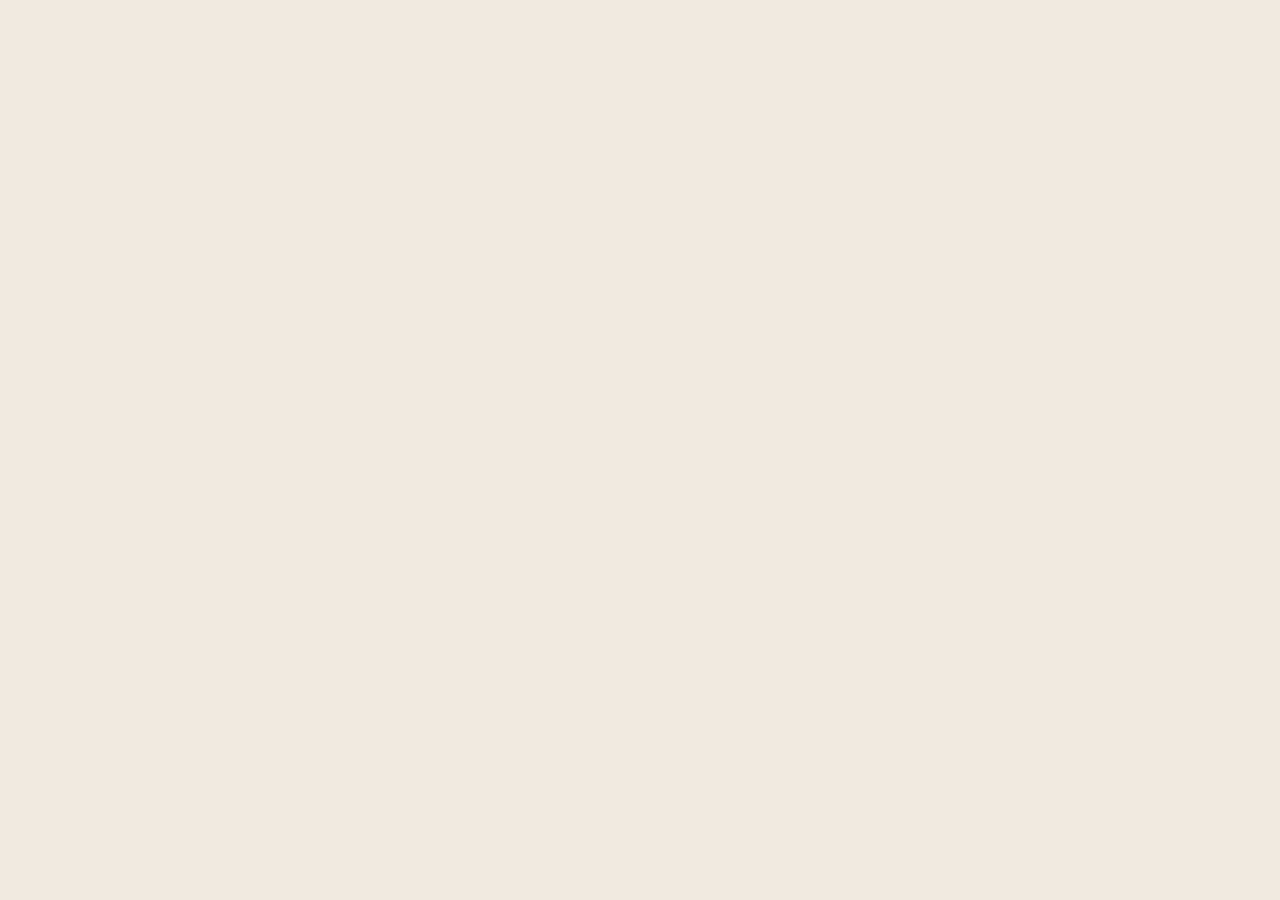
==== commit dd3aa5ec: "Add files via upload" ====
--- a/index.html
+++ b/index.html
@@ -1,3938 +1,414 @@
 <!DOCTYPE html>
 <html lang="fr">
 <head>
-<meta charset="UTF-8">
-  <meta http-equiv="Cache-Control" content="no-cache, no-store, must-revalidate">
-  <meta http-equiv="Pragma" content="no-cache">
-  <meta http-equiv="Expires" content="0">
-<meta name="viewport" content="width=device-width, initial-scale=1.0, user-scalable=no">
-<title>Sérénité · Anti-SJSR & TDAH</title>
-<!-- manifest désactivé pour éviter le cache -->
-<meta name="theme-color" content="#3a2030">
-<meta name="apple-mobile-web-app-capable" content="yes">
-<meta name="apple-mobile-web-app-status-bar-style" content="black-translucent">
-<meta name="apple-mobile-web-app-title" content="Sérénité">
-<link rel="apple-touch-icon" href="[data-uri]">
-<link rel="apple-touch-icon" sizes="192x192" href="icon192.png">
-<link rel="icon" type="image/png" href="[data-uri]">
-<link href="https://fonts.googleapis.com/css2?family=Cormorant+Garamond:ital,wght@0,400;0,600;1,400;1,600&family=Nunito:wght@300;400;600;700&display=swap" rel="stylesheet">
-<style>
-:root {
-  --petal-white:#fdfaf8; --petal-pink:#f2c4ce; --petal-rose:#e8899a;
-  --blossom-deep:#c45c78; --leaf-light:#a8c89a; --leaf-dark:#5a8a5a;
-  --leaf-mid:#7aab72; --pistil:#d4a843; --bark:#6b4c3b; --bark-light:#9b7060;
-  --bg:#faf6f3; --bg2:#f5ede8; --text:#3a2820; --muted:rgba(58,40,32,0.45);
-  --card:#fff; --night:#3a2030;
-  --tdah:#7c5cbf; --tdah-light:#ede8f8; --tdah-mid:#a98de0;
-  --dopamine:#e07840;
-}
-*{margin:0;padding:0;box-sizing:border-box;-webkit-tap-highlight-color:transparent}
-body{font-family:'Nunito',sans-serif;background:var(--bg);color:var(--text);min-height:100vh;padding-bottom:5rem}
-body::before{content:'';position:fixed;inset:0;background:radial-gradient(ellipse at 10% 20%,rgba(242,196,206,0.18) 0%,transparent 50%),radial-gradient(ellipse at 90% 10%,rgba(168,200,154,0.12) 0%,transparent 45%),radial-gradient(ellipse at 50% 80%,rgba(124,92,191,0.06) 0%,transparent 50%);pointer-events:none;z-index:0}
-
-/* HEADER */
-.header{background:linear-gradient(160deg,#3a2030 0%,#4a2848 60%,#6a3468 100%);padding:1rem 1.2rem 0.8rem;position:sticky;top:0;z-index:100;box-shadow:0 4px 24px rgba(58,32,48,0.3);overflow:hidden}
-.header::before{content:'🌸';position:absolute;right:-0.5rem;top:-0.5rem;font-size:5rem;opacity:0.08;transform:rotate(-15deg);pointer-events:none}
-.header h1{font-family:'Cormorant Garamond',serif;font-size:1.25rem;color:#fff;font-weight:400;letter-spacing:0.02em}
-.header h1 em{color:var(--petal-pink);font-style:italic}
-.header h1 .tdah-badge{font-family:'Nunito',sans-serif;font-size:0.6rem;background:rgba(124,92,191,0.3);color:#d4c4f8;padding:0.15rem 0.45rem;border-radius:2rem;vertical-align:middle;margin-left:0.3rem;font-weight:700;letter-spacing:0.05em}
-.header-sub{font-size:0.58rem;color:rgba(255,255,255,0.38);letter-spacing:0.12em;text-transform:uppercase;margin-top:0.1rem}
-
-/* Budget */
-.budget-bar{background:rgba(255,255,255,0.08);border:1px solid rgba(255,255,255,0.1);border-radius:12px;padding:0.6rem 0.9rem;margin-top:0.65rem;display:flex;align-items:center;gap:0.75rem}
-.budget-label{font-size:0.6rem;color:rgba(255,255,255,0.5);text-transform:uppercase;letter-spacing:0.08em;white-space:nowrap}
-.budget-track{flex:1;background:rgba(255,255,255,0.1);border-radius:2rem;height:5px;overflow:hidden}
-.budget-fill{height:100%;border-radius:2rem;background:linear-gradient(90deg,var(--leaf-light),var(--petal-pink));transition:width 0.5s}
-.budget-amount{font-size:0.7rem;color:#fff;font-weight:700;white-space:nowrap}
-.budget-amount span{color:var(--petal-pink)}
-
-/* Alert */
-.alert-bar{background:linear-gradient(90deg,rgba(242,196,206,0.2),rgba(124,92,191,0.08));border-left:3px solid var(--petal-rose);margin:0.7rem 1rem 0;padding:0.55rem 0.9rem;border-radius:0 10px 10px 0;font-size:0.7rem;line-height:1.6;position:relative;z-index:1}
-.alert-bar strong{color:var(--blossom-deep)}
-
-/* IMPULSION RAPIDE — toujours visible */
-.impulse-bar{
-  margin:0.7rem 1rem 0;
-  background:linear-gradient(135deg,var(--tdah-light),rgba(255,255,255,0.8));
-  border:1.5px solid rgba(124,92,191,0.2);
-  border-radius:14px;padding:0.7rem 0.9rem;
-  position:relative;z-index:1;
-}
-.impulse-bar-title{
-  font-size:0.62rem;font-weight:700;
-  text-transform:uppercase;letter-spacing:0.08em;
-  color:var(--tdah);margin-bottom:0.5rem;
-  display:flex;align-items:center;gap:0.3rem;
-}
-.impulse-options{display:flex;gap:0.4rem;flex-wrap:wrap}
-.imp-btn{
-  flex:1;min-width:80px;
-  background:#fff;border:1.5px solid rgba(124,92,191,0.15);
-  border-radius:10px;padding:0.45rem 0.4rem;
-  text-align:center;cursor:pointer;
-  font-size:0.65rem;font-weight:700;color:var(--tdah);
-  transition:all 0.15s;line-height:1.3;
-}
-.imp-btn:active{transform:scale(0.96);background:var(--tdah-light)}
-.imp-btn .imp-icon{font-size:1.1rem;display:block;margin-bottom:0.15rem}
-
-/* Nav tabs */
-.nav-tabs{display:flex;gap:0;margin:0.75rem 1rem 0;background:rgba(58,40,32,0.06);border-radius:12px;padding:0.2rem;position:relative;z-index:1}
-.nav-tab{flex:1;text-align:center;padding:0.48rem 0.15rem;font-size:0.62rem;font-weight:700;color:var(--muted);border-radius:9px;cursor:pointer;transition:all 0.2s;letter-spacing:0.02em}
-.nav-tab.active{background:linear-gradient(135deg,var(--blossom-deep),#904868);color:#fff;box-shadow:0 2px 10px rgba(196,92,120,0.3)}
-
-/* CALENDAR */
-.calendar-section{padding:0.8rem 1rem 0;position:relative;z-index:1}
-.cal-month-header{display:flex;align-items:center;justify-content:space-between;margin-bottom:0.9rem}
-.cal-month-header h2{font-family:'Cormorant Garamond',serif;font-size:1.3rem;font-weight:600;color:var(--text)}
-.cal-budget-badge{font-size:0.66rem;font-weight:700;padding:0.25rem 0.7rem;border-radius:2rem;background:rgba(90,138,90,0.12);color:var(--leaf-dark);border:1px solid rgba(90,138,90,0.2)}
-.cal-weekdays{display:grid;grid-template-columns:repeat(7,1fr);gap:0.2rem;margin-bottom:0.3rem}
-.cal-wd{text-align:center;font-size:0.52rem;font-weight:700;color:var(--muted);text-transform:uppercase;letter-spacing:0.05em;padding:0.2rem 0}
-.cal-grid{display:grid;grid-template-columns:repeat(7,1fr);gap:0.28rem}
-.cal-day{aspect-ratio:1;border-radius:12px;display:flex;flex-direction:column;align-items:center;justify-content:center;cursor:pointer;font-size:0.78rem;font-weight:700;color:var(--text);background:var(--card);transition:all 0.18s;position:relative;box-shadow:0 1px 4px rgba(58,40,32,0.06);border:1.5px solid transparent;touch-action:manipulation;-webkit-tap-highlight-color:transparent}
-.cal-day:active{transform:scale(0.92)}
-.cal-day.empty{background:transparent;box-shadow:none;cursor:default;border:none}
-.cal-day.no-menu{background:rgba(58,40,32,0.03);color:var(--muted);cursor:default;box-shadow:none}
-.cal-day .cal-dot{width:4px;height:4px;border-radius:50%;margin-top:0.12rem}
-.cal-day.has-menu .cal-dot{background:var(--leaf-mid)}
-.cal-day.has-menu{border-color:rgba(122,171,114,0.2);cursor:pointer;touch-action:manipulation;-webkit-tap-highlight-color:rgba(196,92,120,0.15);user-select:none;-webkit-user-select:none;position:relative;z-index:2}
-.cal-day.livraison{border-color:var(--bark-light);background:linear-gradient(135deg,#fff8f5,#fff)}
-.cal-day.batch-day{border-color:var(--pistil);background:linear-gradient(135deg,#fffbf0,#fff)}
-.cal-day.birthday{background:linear-gradient(135deg,#fff0f4,#fdf5f8);border-color:var(--petal-rose)}
-.cal-day.birthday .cal-dot{background:var(--petal-rose)}
-.cal-day.active-day{background:linear-gradient(135deg,var(--blossom-deep),#a04060);color:#fff;border-color:var(--blossom-deep);box-shadow:0 4px 16px rgba(196,92,120,0.3)}
-.cal-day.active-day .cal-dot{background:rgba(255,255,255,0.7)}
-.cal-icon{font-size:0.6rem;margin-top:0.08rem}
-.week-sep{grid-column:1/-1;height:1px;background:linear-gradient(90deg,transparent,rgba(242,196,206,0.4),transparent);margin:0.1rem 0}
-
-/* Legend */
-.cal-legend{display:flex;flex-wrap:wrap;gap:0.5rem;margin:0.75rem 1rem 0;font-size:0.62rem;color:var(--muted);position:relative;z-index:1;pointer-events:none}
-.leg{display:flex;align-items:center;gap:0.3rem}
-.ld{width:8px;height:8px;border-radius:3px}
-.ld-g{background:var(--leaf-mid)}.ld-l{background:var(--bark-light)}.ld-b{background:var(--pistil)}.ld-bday{background:var(--petal-rose)}
-
-/* OVERLAY & PANEL */
-.overlay{position:fixed;inset:0;background:rgba(58,32,48,0.45);backdrop-filter:blur(3px);z-index:150;opacity:0;pointer-events:none;transition:opacity 0.3s}
-.overlay.show{opacity:1;pointer-events:all}
-.day-panel{position:fixed;bottom:0;left:0;right:0;background:var(--bg);border-radius:24px 24px 0 0;box-shadow:0 -8px 40px rgba(58,32,48,0.2);transform:translateY(100%);transition:transform 0.35s cubic-bezier(0.32,0,0.67,1);z-index:200;max-height:88vh;overflow-y:auto}
-.day-panel.open{transform:translateY(0)}
-.panel-handle{width:40px;height:4px;background:rgba(58,40,32,0.12);border-radius:2px;margin:0.75rem auto 0}
-.panel-close{position:absolute;right:1rem;top:0.8rem;width:30px;height:30px;border-radius:50%;background:rgba(58,40,32,0.07);border:none;font-size:0.9rem;cursor:pointer;display:flex;align-items:center;justify-content:center;color:var(--muted)}
-
-/* Panel header */
-.panel-header{padding:0.3rem 1.2rem 0.7rem}
-.panel-date{font-size:0.58rem;text-transform:uppercase;letter-spacing:0.12em;color:var(--muted);font-weight:700}
-.panel-title{font-family:'Cormorant Garamond',serif;font-size:1.35rem;font-weight:600;color:var(--text);margin-top:0.2rem;line-height:1.25}
-.panel-mode{display:inline-block;font-family:'Nunito',sans-serif;font-size:0.6rem;font-weight:700;padding:0.2rem 0.65rem;border-radius:2rem;margin-top:0.3rem;letter-spacing:0.04em}
-.pm-l{background:rgba(155,112,96,0.1);color:var(--bark)}
-.pm-b{background:rgba(212,168,67,0.12);color:#8a6800}
-.pm-f{background:rgba(90,138,90,0.1);color:var(--leaf-dark)}
-.pm-bday{background:rgba(232,137,154,0.12);color:var(--blossom-deep)}
-
-/* Next meal banner */
-.next-meal-bar{
-  margin:0 1rem 0.65rem;
-  background:linear-gradient(135deg,rgba(124,92,191,0.08),rgba(212,168,67,0.06));
-  border:1px solid rgba(124,92,191,0.15);
-  border-radius:12px;padding:0.6rem 0.9rem;
-  display:flex;align-items:center;gap:0.6rem;
-  font-size:0.72rem;color:var(--tdah);
-}
-.next-meal-bar strong{font-size:0.8rem}
-
-/* Banners */
-.livraison-banner,.batch-banner,.bday-banner{margin:0 1rem 0.7rem;border-radius:14px;padding:0.75rem 1rem;font-size:0.71rem;line-height:1.65}
-.livraison-banner{background:linear-gradient(135deg,rgba(155,112,96,0.06),rgba(255,255,255,0.5));border:1px solid rgba(155,112,96,0.2);color:#6b3820}
-.batch-banner{background:linear-gradient(135deg,rgba(212,168,67,0.07),rgba(255,255,255,0.5));border:1px solid rgba(212,168,67,0.2);color:#7a5800}
-.bday-banner{background:linear-gradient(135deg,rgba(232,137,154,0.08),rgba(242,196,206,0.08));border:1px solid rgba(232,137,154,0.25);color:#8a2840}
-
-/* Meal cards */
-.panel-meals{padding:0 1rem;display:flex;flex-direction:column;gap:0.6rem}
-.meal-card{background:#fff;border-radius:16px;overflow:hidden;box-shadow:0 2px 12px rgba(58,40,32,0.06);border:1px solid rgba(58,40,32,0.05)}
-.meal-card.bday-card{border-color:rgba(232,137,154,0.2);background:linear-gradient(180deg,#fff9fb,#fff)}
-.meal-head{display:flex;align-items:center;gap:0.65rem;padding:0.75rem 0.9rem}
-.miw{width:38px;height:38px;border-radius:11px;display:flex;align-items:center;justify-content:center;font-size:1.1rem;flex-shrink:0}
-.ic-mat{background:rgba(212,168,67,0.1)}.ic-mid{background:rgba(90,138,90,0.1)}
-.ic-gou{background:rgba(242,196,206,0.35)}.ic-din{background:rgba(58,40,32,0.05)}
-.ic-sna{background:rgba(232,137,154,0.1)}.ic-bday{background:linear-gradient(135deg,rgba(232,137,154,0.15),rgba(212,168,67,0.1))}
-.meal-lbl{font-size:0.58rem;text-transform:uppercase;letter-spacing:0.1em;font-weight:700;color:var(--muted)}
-.meal-time{font-size:0.67rem;color:var(--muted);margin-top:0.08rem}
-
-/* TDAH pause question */
-.tdah-pause{
-  background:var(--tdah-light);border-left:2px solid var(--tdah-mid);
-  border-radius:0 8px 8px 0;
-  padding:0.35rem 0.7rem;margin:0 0.9rem 0.5rem;
-  font-size:0.67rem;color:var(--tdah);font-style:italic;
-  display:flex;align-items:center;gap:0.4rem;
-}
-
-.meal-body{padding:0 0.9rem 0.9rem}
-.meal-title{font-family:'Cormorant Garamond',serif;font-size:1rem;font-weight:600;color:var(--text);margin-bottom:0.45rem;line-height:1.35}
-.ingr-list{display:flex;flex-wrap:wrap;gap:0.28rem;margin-bottom:0.4rem}
-.ingr{background:var(--bg);border-radius:2rem;padding:0.2rem 0.55rem;font-size:0.67rem;border:1px solid rgba(58,40,32,0.08);color:var(--text)}
-.ingr.fr{border-color:rgba(90,138,90,0.3);color:var(--leaf-dark);background:rgba(90,138,90,0.05)}
-.ingr.bd{border-color:rgba(232,137,154,0.3);color:var(--blossom-deep);background:rgba(232,137,154,0.05)}
-.ntags{display:flex;flex-wrap:wrap;gap:0.25rem;margin-top:0.35rem}
-.ntag{border-radius:2rem;padding:0.15rem 0.45rem;font-size:0.56rem;font-weight:700;letter-spacing:0.04em}
-.nt-fer{background:rgba(155,112,96,0.12);color:var(--bark)}
-.nt-mag{background:rgba(90,138,90,0.12);color:var(--leaf-dark)}
-.nt-alk{background:rgba(168,200,154,0.2);color:#3a6a3a}
-.nt-vitc{background:rgba(212,168,67,0.12);color:#8a6800}
-.nt-fun{background:rgba(232,196,206,0.4);color:var(--blossom-deep)}
-.nt-bday{background:rgba(232,137,154,0.12);color:var(--blossom-deep)}
-.nt-dopa{background:rgba(224,120,64,0.12);color:var(--dopamine)}
-.nt-tdah{background:rgba(124,92,191,0.1);color:var(--tdah)}
-
-.conseil{margin-top:0.45rem;padding:0.4rem 0.65rem;border-radius:8px;font-size:0.68rem;line-height:1.5;display:flex;gap:0.35rem;align-items:flex-start}
-.c-sjsr{background:rgba(168,200,154,0.12);color:#3a6a3a;border-left:2px solid var(--leaf-mid)}
-.c-prep{background:rgba(155,112,96,0.08);color:#6b3820;border-left:2px solid var(--bark-light)}
-.c-bday{background:rgba(232,137,154,0.08);color:#8a2840;border-left:2px solid var(--petal-rose)}
-.c-tdah{background:rgba(124,92,191,0.08);color:#5a3a9a;border-left:2px solid var(--tdah-mid)}
-
-.snack-fun{background:linear-gradient(135deg,rgba(232,196,206,0.2),rgba(168,200,154,0.12));border-radius:10px;padding:0.5rem 0.75rem;font-size:0.8rem;font-family:'Cormorant Garamond',serif;font-style:italic;text-align:center;margin-bottom:0.4rem;color:var(--text)}
-.snack-bday{background:linear-gradient(135deg,rgba(232,137,154,0.1),rgba(212,168,67,0.08));border-radius:10px;padding:0.5rem 0.75rem;font-size:0.82rem;font-family:'Cormorant Garamond',serif;font-style:italic;text-align:center;margin-bottom:0.4rem;color:var(--blossom-deep)}
-
-/* Infusion */
-.infusion-card{background:linear-gradient(160deg,var(--night),#5a2840);border-radius:16px;padding:1rem 1.1rem;margin:0.75rem 1rem 0.5rem;color:#fff;box-shadow:0 6px 24px rgba(58,32,48,0.2);position:relative;overflow:hidden}
-.infusion-card::after{content:'🌸';position:absolute;right:0.8rem;bottom:-0.5rem;font-size:3rem;opacity:0.08}
-.infusion-card h3{font-family:'Cormorant Garamond',serif;font-size:0.95rem;color:var(--petal-pink);margin-bottom:0.3rem}
-.infusion-card p{font-size:0.74rem;color:rgba(255,255,255,0.78);line-height:1.6}
-.infusion-card .inf-note{margin-top:0.35rem;font-size:0.62rem;color:rgba(255,255,255,0.35);font-style:italic}
-/* Lait d'or */
-.lait-or-card{background:linear-gradient(160deg,#5a3800,#8a5a10);border-radius:16px;padding:1rem 1.1rem;margin:0.5rem 1rem 1.8rem;color:#fff;box-shadow:0 6px 24px rgba(90,56,0,0.2);position:relative;overflow:hidden}
-.lait-or-card::after{content:'✨';position:absolute;right:0.8rem;bottom:-0.5rem;font-size:3rem;opacity:0.1}
-.lait-or-card h3{font-family:'Cormorant Garamond',serif;font-size:0.95rem;color:var(--pistil);margin-bottom:0.3rem}
-.lait-or-card p{font-size:0.74rem;color:rgba(255,255,255,0.78);line-height:1.6}
-.lait-or-card .lor-note{margin-top:0.35rem;font-size:0.62rem;color:rgba(255,255,255,0.35);font-style:italic}
-.soir-toggle{display:flex;gap:0.4rem;margin:0 1rem 0.5rem;position:relative;z-index:1}
-.soir-btn{flex:1;text-align:center;padding:0.45rem 0.3rem;border-radius:10px;font-size:0.65rem;font-weight:700;cursor:pointer;transition:all 0.2s;border:1.5px solid transparent}
-.soir-btn.active-inf{background:linear-gradient(135deg,var(--night),#5a2840);color:var(--petal-pink);border-color:rgba(232,137,154,0.3)}
-.soir-btn.active-lor{background:linear-gradient(135deg,#5a3800,#8a5a10);color:var(--pistil);border-color:rgba(212,168,67,0.3)}
-.soir-btn.inactive{background:rgba(58,40,32,0.06);color:var(--muted);border-color:transparent}
-
-/* IMPULSE PANEL */
-.impulse-panel{position:fixed;bottom:0;left:0;right:0;background:#fff;border-radius:24px 24px 0 0;box-shadow:0 -8px 40px rgba(124,92,191,0.2);transform:translateY(100%);transition:transform 0.35s cubic-bezier(0.32,0,0.67,1);z-index:300;max-height:80vh;overflow-y:auto}
-.impulse-panel.open{transform:translateY(0)}
-.imp-panel-handle{width:40px;height:4px;background:rgba(124,92,191,0.15);border-radius:2px;margin:0.75rem auto 0}
-.imp-panel-close{position:absolute;right:1rem;top:0.8rem;width:30px;height:30px;border-radius:50%;background:var(--tdah-light);border:none;font-size:0.9rem;cursor:pointer;color:var(--tdah);display:flex;align-items:center;justify-content:center}
-.imp-panel-header{padding:0.5rem 1.2rem 0.8rem}
-.imp-panel-header h2{font-family:'Cormorant Garamond',serif;font-size:1.2rem;color:var(--tdah);font-weight:600}
-.imp-panel-header p{font-size:0.72rem;color:var(--muted);margin-top:0.2rem;line-height:1.5}
-
-.imp-section{padding:0 1rem 0.5rem}
-.imp-section-title{font-size:0.6rem;text-transform:uppercase;letter-spacing:0.1em;font-weight:700;color:var(--tdah);margin-bottom:0.5rem;padding:0.5rem 0 0;border-top:1px solid rgba(124,92,191,0.08)}
-.imp-item{background:var(--tdah-light);border-radius:12px;padding:0.65rem 0.9rem;margin-bottom:0.45rem;display:flex;align-items:flex-start;gap:0.7rem}
-.imp-item-icon{font-size:1.4rem;flex-shrink:0;margin-top:0.1rem}
-.imp-item-text{flex:1}
-.imp-item-name{font-weight:700;font-size:0.8rem;color:var(--tdah)}
-.imp-item-desc{font-size:0.68rem;color:var(--muted);margin-top:0.15rem;line-height:1.4}
-.imp-item-tag{font-size:0.55rem;font-weight:700;padding:0.1rem 0.4rem;border-radius:2rem;background:rgba(124,92,191,0.15);color:var(--tdah);display:inline-block;margin-top:0.25rem}
-
-/* SHOPPING */
-.shop-section{padding:0.8rem 1rem;position:relative;z-index:1}
-.shop-week{background:#fff;border-radius:16px;margin-bottom:1rem;overflow:hidden;box-shadow:0 2px 12px rgba(58,40,32,0.06);border:1px solid rgba(58,40,32,0.05)}
-.shop-week-header{padding:0.75rem 1rem;background:linear-gradient(135deg,#4a2848,#7a3468);display:flex;align-items:center;justify-content:space-between}
-.shop-week-title{font-family:'Cormorant Garamond',serif;font-size:1rem;color:#fff;font-weight:400}
-.shop-week-budget{font-size:0.72rem;font-weight:700;color:var(--petal-pink)}
-.shop-source-title{font-size:0.57rem;text-transform:uppercase;letter-spacing:0.1em;font-weight:700;color:var(--muted);padding:0.65rem 1rem 0.3rem;border-bottom:1px solid rgba(58,40,32,0.05);margin-bottom:0.35rem}
-.shop-source-block{padding:0 0 0.4rem}
-.shop-item{display:flex;align-items:center;gap:0.6rem;padding:0.35rem 1rem;border-bottom:1px solid rgba(58,40,32,0.03);font-size:0.75rem;transition:opacity 0.2s}
-.shop-item:last-child{border-bottom:none}
-.shop-check{width:19px;height:19px;border-radius:6px;border:2px solid rgba(58,40,32,0.15);flex-shrink:0;cursor:pointer;transition:all 0.15s;display:flex;align-items:center;justify-content:center;font-size:0.7rem;color:#fff}
-.shop-check.checked{background:var(--leaf-mid);border-color:var(--leaf-mid)}
-.shop-item.done .shop-item-name{text-decoration:line-through;color:var(--muted)}
-.shop-item.done{opacity:0.55}
-.shop-item-name{flex:1}
-.shop-item-price{font-size:0.67rem;font-weight:700;color:var(--bark-light);white-space:nowrap}
-
-/* TIPS */
-.tips-section{padding:0.8rem 1rem;position:relative;z-index:1}
-.tip-card{background:#fff;border-radius:16px;padding:1rem 1.1rem;margin-bottom:0.8rem;box-shadow:0 2px 12px rgba(58,40,32,0.06);border:1px solid rgba(58,40,32,0.04);position:relative;overflow:hidden}
-.tip-card::before{content:attr(data-flower);position:absolute;right:0.5rem;top:0.5rem;font-size:2.5rem;opacity:0.06}
-.tip-card.tdah-card{border-color:rgba(124,92,191,0.15);background:linear-gradient(180deg,rgba(124,92,191,0.03),#fff)}
-.tip-tag{display:inline-block;font-size:0.57rem;font-weight:700;padding:0.15rem 0.5rem;border-radius:2rem;margin-bottom:0.5rem;letter-spacing:0.04em}
-.tt-sjsr{background:rgba(168,200,154,0.2);color:var(--leaf-dark)}
-.tt-budget{background:rgba(212,168,67,0.12);color:#8a6800}
-.tt-batch{background:rgba(155,112,96,0.1);color:var(--bark)}
-.tt-tdah{background:rgba(124,92,191,0.12);color:var(--tdah)}
-.tt-dopa{background:rgba(224,120,64,0.12);color:var(--dopamine)}
-.tip-card h3{font-family:'Cormorant Garamond',serif;font-size:1rem;font-weight:600;color:var(--text);margin-bottom:0.5rem}
-.tip-card ul{padding-left:1.1rem}
-.tip-card ul li,.tip-card p{font-size:0.75rem;line-height:1.75;color:rgba(58,40,32,0.75)}
-.floral-div{text-align:center;font-size:0.8rem;letter-spacing:0.4em;color:var(--petal-pink);margin:0.5rem 0;opacity:0.7}
-
-/* ── BATCH COOKING ── */
-.batch-view{padding:0.8rem 1rem;position:relative;z-index:1}
-.batch-hero{
-  background:linear-gradient(135deg,var(--night),#5a2840);
-  border-radius:16px;padding:1.2rem;margin-bottom:1rem;
-  color:#fff;position:relative;overflow:hidden;
-}
-.batch-hero::after{content:'⏱';position:absolute;right:1rem;bottom:-0.5rem;font-size:4rem;opacity:0.08}
-.batch-hero h2{font-family:'Cormorant Garamond',serif;font-size:1.3rem;color:var(--petal-pink);margin-bottom:0.3rem}
-.batch-hero p{font-size:0.73rem;color:rgba(255,255,255,0.65);line-height:1.6}
-.batch-hero .batch-time-total{
-  display:inline-flex;align-items:center;gap:0.4rem;
-  background:rgba(255,255,255,0.1);border-radius:2rem;
-  padding:0.3rem 0.8rem;font-size:0.7rem;font-weight:700;
-  color:var(--gold);margin-top:0.6rem;
-}
-
-.batch-week-selector{
-  display:flex;gap:0.4rem;flex-wrap:wrap;margin-bottom:1rem;
-}
-.batch-week-btn{
-  flex:1;min-width:120px;
-  background:#fff;border:2px solid rgba(58,40,32,0.1);
-  border-radius:12px;padding:0.6rem 0.8rem;
-  cursor:pointer;transition:all 0.2s;text-align:center;
-}
-.batch-week-btn.active{
-  background:linear-gradient(135deg,var(--blossom-deep),#a04060);
-  border-color:var(--blossom-deep);color:#fff;
-  box-shadow:0 4px 14px rgba(196,92,120,0.25);
-}
-.batch-week-btn .bwb-date{font-size:0.62rem;font-weight:700;letter-spacing:0.04em}
-.batch-week-btn .bwb-label{font-size:0.7rem;margin-top:0.1rem;opacity:0.7}
-
-.batch-section{background:#fff;border-radius:16px;margin-bottom:1rem;overflow:hidden;box-shadow:0 2px 14px rgba(58,40,32,0.06)}
-.batch-section-header{
-  padding:0.8rem 1rem;
-  display:flex;align-items:center;gap:0.7rem;
-}
-.batch-section-icon{
-  width:42px;height:42px;border-radius:12px;
-  display:flex;align-items:center;justify-content:center;
-  font-size:1.3rem;flex-shrink:0;
-}
-.bsi-airfryer{background:rgba(196,112,74,0.12)}
-.bsi-feux{background:rgba(212,168,67,0.1)}
-.bsi-creami{background:rgba(155,142,196,0.12)}
-.bsi-herbes{background:rgba(107,158,120,0.1)}
-.bsi-infusion{background:linear-gradient(135deg,rgba(44,37,66,0.08),rgba(232,137,154,0.08))}
-.bsi-sel{background:rgba(212,168,67,0.08)}
-
-.batch-section-title{
-  font-family:'Cormorant Garamond',serif;
-  font-size:1rem;font-weight:600;color:var(--text);
-}
-.batch-duration{
-  margin-left:auto;
-  font-size:0.62rem;font-weight:700;
-  background:rgba(212,168,67,0.12);color:#8a6800;
-  padding:0.2rem 0.6rem;border-radius:2rem;white-space:nowrap;
-}
-
-.batch-steps-list{padding:0 1rem 1rem}
-.batch-step{
-  display:flex;gap:0.75rem;align-items:flex-start;
-  padding:0.65rem 0;
-  border-bottom:1px solid rgba(58,40,32,0.05);
-}
-.batch-step:last-child{border-bottom:none}
-.batch-step-num{
-  width:24px;height:24px;border-radius:50%;
-  background:var(--blossom-deep);color:#fff;
-  font-size:0.65rem;font-weight:700;
-  display:flex;align-items:center;justify-content:center;
-  flex-shrink:0;margin-top:0.1rem;
-}
-.batch-step-content{flex:1}
-.batch-step-action{
-  font-weight:700;font-size:0.8rem;
-  color:var(--text);margin-bottom:0.2rem;
-}
-.batch-step-detail{
-  font-size:0.72rem;color:var(--muted);line-height:1.5;
-}
-.batch-step-tip{
-  margin-top:0.3rem;
-  font-size:0.68rem;color:var(--leaf-dark);
-  font-style:italic;
-}
-
-.batch-ingredient-list{
-  padding:0 1rem 0.75rem;
-  display:flex;flex-wrap:wrap;gap:0.3rem;
-}
-.batch-ingr-tag{
-  background:var(--bg);border-radius:2rem;
-  padding:0.2rem 0.6rem;font-size:0.68rem;
-  border:1px solid rgba(58,40,32,0.08);
-}
-.batch-ingr-tag.highlight{
-  background:rgba(107,158,120,0.1);
-  border-color:rgba(107,158,120,0.25);
-  color:var(--leaf-dark);font-weight:700;
-}
-
-.batch-result-box{
-  margin:0 1rem 1rem;
-  background:linear-gradient(135deg,rgba(107,158,120,0.08),rgba(212,168,67,0.06));
-  border:1px solid rgba(107,158,120,0.2);
-  border-radius:12px;padding:0.8rem 1rem;
-}
-.batch-result-title{
-  font-size:0.6rem;text-transform:uppercase;letter-spacing:0.1em;
-  font-weight:700;color:var(--leaf-dark);margin-bottom:0.5rem;
-}
-.batch-result-item{
-  display:flex;align-items:center;gap:0.5rem;
-  font-size:0.75rem;padding:0.25rem 0;
-  color:var(--text);
-}
-.batch-result-item::before{content:'✓';color:var(--sage);font-weight:700}
-
-.batch-timer-inline{
-  display:inline-flex;align-items:center;gap:0.3rem;
-  background:rgba(196,112,74,0.08);color:var(--bark);
-  border-radius:2rem;padding:0.12rem 0.45rem;
-  font-size:0.6rem;font-weight:700;margin-left:0.4rem;
-}
-
-.batch-parallel-note{
-  margin:0 1rem 0.6rem;
-  background:rgba(155,142,196,0.08);
-  border-left:2px solid var(--lavender);
-  border-radius:0 8px 8px 0;
-  padding:0.5rem 0.8rem;
-  font-size:0.71rem;color:#5a4f8a;
-  line-height:1.5;
-}
-
-.batch-checkbox{
-  width:20px;height:20px;border-radius:6px;
-  border:2px solid rgba(58,40,32,0.15);
-  flex-shrink:0;cursor:pointer;
-  transition:all 0.15s;
-  display:flex;align-items:center;justify-content:center;
-  font-size:0.75rem;color:#fff;margin-top:0.05rem;
-}
-.batch-checkbox.done{background:var(--leaf-mid);border-color:var(--leaf-mid)}
-.batch-step.completed .batch-step-action{text-decoration:line-through;color:var(--muted)}
-.batch-step.completed .batch-step-detail{opacity:0.5}
-
-.batch-progress{
-  margin:0 1rem 0.5rem;
-  background:rgba(58,40,32,0.06);border-radius:2rem;
-  height:6px;overflow:hidden;
-}
-.batch-progress-fill{
-  height:100%;border-radius:2rem;
-  background:linear-gradient(90deg,var(--leaf-mid),var(--pistil));
-  transition:width 0.3s;
-}
-.batch-progress-text{
-  font-size:0.6rem;color:var(--muted);
-  text-align:center;margin-top:0.2rem;
-  font-weight:700;
-}
-
-.shop-usage{font-size:0.6rem;color:var(--leaf-dark);opacity:0.75;margin-top:0.15rem;font-style:italic;line-height:1.4}
-.shop-item{padding:0.55rem 0.75rem}
-
-/* ── JOURNAL NUITS SJSR ── */
-.sleep-card{background:#fff;border-radius:16px;margin:0.8rem 1rem;box-shadow:0 2px 14px rgba(58,40,32,0.07);overflow:hidden}
-.sleep-card-header{padding:0.85rem 1rem 0.5rem;background:linear-gradient(135deg,rgba(44,37,66,0.04),rgba(232,137,154,0.05))}
-.sleep-card-title{font-family:'Cormorant Garamond',serif;font-size:1rem;font-weight:600;color:var(--text);display:flex;align-items:center;gap:0.5rem}
-.sleep-date-nav{display:flex;align-items:center;justify-content:space-between;padding:0.5rem 1rem;border-bottom:1px solid rgba(58,40,32,0.05)}
-.sleep-date-label{font-size:0.75rem;font-weight:700;color:var(--text)}
-.sleep-nav-btn{background:none;border:none;font-size:1.1rem;cursor:pointer;color:var(--muted);padding:0.2rem 0.5rem}
-
-.sleep-section{padding:0.75rem 1rem;border-bottom:1px solid rgba(58,40,32,0.05)}
-.sleep-section:last-child{border-bottom:none}
-.sleep-section-label{font-size:0.6rem;text-transform:uppercase;letter-spacing:0.1em;font-weight:700;color:var(--muted);margin-bottom:0.6rem;display:flex;align-items:center;gap:0.4rem}
-
-.sleep-time-row{display:flex;gap:0.6rem;margin-bottom:0.5rem}
-.sleep-time-field{flex:1}
-.sleep-time-field label{display:block;font-size:0.62rem;color:var(--muted);margin-bottom:0.3rem;font-weight:600}
-.sleep-time-field input[type="time"]{
-  width:100%;border:1.5px solid rgba(58,40,32,0.12);border-radius:10px;
-  padding:0.5rem 0.6rem;font-size:0.85rem;font-weight:700;
-  color:var(--text);background:#fafaf9;outline:none;
-  font-family:'Cormorant Garamond',serif;
-}
-.sleep-time-field input[type="time"]:focus{border-color:var(--blossom-deep)}
-
-.sleep-calc{
-  background:linear-gradient(135deg,rgba(44,37,66,0.06),rgba(107,158,120,0.06));
-  border-radius:10px;padding:0.6rem 0.8rem;margin:0.4rem 0;
-  display:flex;align-items:center;justify-content:space-between;
-}
-.sleep-calc-label{font-size:0.62rem;color:var(--muted);font-weight:600}
-.sleep-calc-value{font-size:1rem;font-weight:700;color:var(--night);font-family:'Cormorant Garamond',serif}
-.sleep-calc-value.good{color:var(--leaf-dark)}
-.sleep-calc-value.warning{color:#c47a2a}
-.sleep-calc-value.bad{color:#b03030}
-
-.sleep-stars{display:flex;gap:0.4rem;margin:0.3rem 0}
-.sleep-star{font-size:1.4rem;cursor:pointer;opacity:0.3;transition:all 0.15s;line-height:1}
-.sleep-star.active{opacity:1}
-
-.sleep-quality-labels{display:flex;justify-content:space-between;font-size:0.55rem;color:var(--muted);margin-top:0.1rem}
-
-.sleep-feeling-grid{display:grid;grid-template-columns:repeat(3,1fr);gap:0.4rem;margin:0.3rem 0}
-.sleep-feeling-btn{
-  border:1.5px solid rgba(58,40,32,0.1);border-radius:10px;
-  padding:0.5rem 0.3rem;text-align:center;cursor:pointer;
-  background:#fafaf9;transition:all 0.15s;
-}
-.sleep-feeling-btn.selected{background:linear-gradient(135deg,var(--blossom-deep),#a04060);border-color:transparent;color:#fff}
-.sleep-feeling-btn .sfb-icon{font-size:1.1rem;display:block;margin-bottom:0.15rem}
-.sleep-feeling-btn .sfb-label{font-size:0.58rem;font-weight:600}
-
-.pain-slider-wrap{margin:0.3rem 0}
-.pain-slider-labels{display:flex;justify-content:space-between;font-size:0.55rem;color:var(--muted);margin-top:0.2rem}
-.pain-val-display{
-  font-size:1.1rem;font-weight:700;font-family:'Cormorant Garamond',serif;
-  text-align:center;margin:0.3rem 0 0.5rem;
-}
-.pain-val-display.p0{color:var(--leaf-dark)}
-.pain-val-display.p1,.pain-val-display.p2,.pain-val-display.p3{color:#c8a050}
-.pain-val-display.p4,.pain-val-display.p5,.pain-val-display.p6{color:#c47a2a}
-.pain-val-display.p7,.pain-val-display.p8{color:#c04040}
-.pain-val-display.p9,.pain-val-display.p10{color:#8b0000}
-input[type="range"].pain-range{
-  width:100%;-webkit-appearance:none;height:6px;
-  border-radius:3px;background:linear-gradient(90deg,var(--leaf-mid),#f4a43a,#c04040);
-  outline:none;
-}
-input[type="range"].pain-range::-webkit-slider-thumb{
-  -webkit-appearance:none;width:22px;height:22px;
-  border-radius:50%;background:#fff;border:3px solid var(--blossom-deep);
-  cursor:pointer;box-shadow:0 2px 8px rgba(0,0,0,0.15);
-}
-
-.sleep-notes-field{
-  width:100%;border:1.5px solid rgba(58,40,32,0.12);border-radius:10px;
-  padding:0.6rem 0.8rem;font-size:0.75rem;color:var(--text);
-  background:#fafaf9;outline:none;resize:none;
-  font-family:inherit;min-height:70px;box-sizing:border-box;
-}
-.sleep-notes-field:focus{border-color:var(--blossom-deep)}
-
-.sleep-save-btn{
-  display:block;width:calc(100% - 2rem);margin:0.5rem 1rem 1rem;
-  background:linear-gradient(135deg,var(--blossom-deep),#a04060);
-  color:#fff;border:none;border-radius:12px;padding:0.75rem;
-  font-size:0.8rem;font-weight:700;cursor:pointer;letter-spacing:0.05em;
-}
-
-/* ── STATS HEBDO ── */
-.sleep-stats-card{background:#fff;border-radius:16px;margin:0.8rem 1rem;box-shadow:0 2px 14px rgba(58,40,32,0.07);padding:1rem}
-.sleep-stats-title{font-family:'Cormorant Garamond',serif;font-size:1rem;font-weight:600;color:var(--text);margin-bottom:0.8rem;display:flex;align-items:center;gap:0.5rem}
-.stats-grid{display:grid;grid-template-columns:repeat(2,1fr);gap:0.6rem;margin-bottom:0.8rem}
-.stat-box{background:linear-gradient(135deg,rgba(107,158,120,0.07),rgba(212,168,67,0.05));border-radius:12px;padding:0.7rem;text-align:center}
-.stat-box-val{font-size:1.3rem;font-weight:700;font-family:'Cormorant Garamond',serif;color:var(--text)}
-.stat-box-label{font-size:0.58rem;color:var(--muted);font-weight:600;text-transform:uppercase;letter-spacing:0.06em;margin-top:0.15rem}
-
-.sleep-history-row{
-  display:flex;align-items:center;gap:0.5rem;
-  padding:0.5rem 0;border-bottom:1px solid rgba(58,40,32,0.05);
-}
-.sleep-history-row:last-child{border-bottom:none}
-.shr-date{font-size:0.65rem;font-weight:700;color:var(--muted);width:50px;flex-shrink:0}
-.shr-hours{font-size:0.75rem;font-weight:700;color:var(--text);width:45px;flex-shrink:0}
-.shr-stars{font-size:0.7rem;flex-shrink:0;width:65px}
-.shr-pain{font-size:0.65rem;font-weight:700;width:35px;flex-shrink:0;text-align:center}
-.shr-feeling{font-size:0.9rem;flex-shrink:0}
-.shr-bar{flex:1;height:6px;border-radius:3px;background:rgba(58,40,32,0.06)}
-.shr-bar-fill{height:100%;border-radius:3px;background:linear-gradient(90deg,var(--leaf-mid),var(--pistil))}
-
-.week-selector{display:flex;gap:0.4rem;padding:0 1rem 0.5rem;overflow-x:auto}
-.week-sel-btn{flex-shrink:0;background:#fff;border:1.5px solid rgba(58,40,32,0.1);border-radius:8px;padding:0.35rem 0.7rem;font-size:0.65rem;font-weight:700;cursor:pointer;white-space:nowrap}
-.week-sel-btn.active{background:var(--blossom-deep);border-color:var(--blossom-deep);color:#fff}
-
-
-/* ── CYCLES SOMMEIL ── */
-.sleep-cycle-block{background:rgba(44,37,66,0.04);border-radius:12px;padding:0.7rem;margin-bottom:0.6rem;border:1.5px solid rgba(58,40,32,0.08)}
-.sleep-cycle-header{display:flex;align-items:center;justify-content:space-between;margin-bottom:0.5rem}
-.sleep-cycle-title{font-size:0.65rem;font-weight:700;color:var(--night);text-transform:uppercase;letter-spacing:0.08em}
-.sleep-cycle-delete{background:none;border:none;color:var(--muted);font-size:0.9rem;cursor:pointer;padding:0.2rem 0.4rem}
-.sleep-cycle-row{display:flex;gap:0.5rem;margin-bottom:0.4rem}
-.sleep-cycle-field{flex:1}
-.sleep-cycle-field label{display:block;font-size:0.58rem;color:var(--muted);margin-bottom:0.2rem;font-weight:600}
-.sleep-cycle-field input[type="time"]{width:100%;border:1.5px solid rgba(58,40,32,0.12);border-radius:8px;padding:0.4rem 0.5rem;font-size:0.8rem;font-weight:700;color:var(--text);background:#fafaf9;outline:none;font-family:inherit}
-.sleep-cycle-field input[type="time"]:focus{border-color:var(--blossom-deep)}
-.sleep-cycle-duration{text-align:center;font-size:0.7rem;font-weight:700;color:var(--leaf-dark);margin-top:0.2rem}
-.sleep-add-cycle-btn{width:100%;background:none;border:1.5px dashed rgba(58,40,32,0.2);border-radius:10px;padding:0.5rem;font-size:0.72rem;font-weight:700;color:var(--muted);cursor:pointer;margin-top:0.3rem}
-.sleep-add-cycle-btn:active{background:rgba(58,40,32,0.05)}
-
-/* ── OPTIMISATIONS MOBILE ── */
-.meal-card{border-radius:14px;margin-bottom:0.5rem}
-.ingr-list{display:flex;flex-wrap:wrap;gap:0.3rem;margin:0.4rem 0}
-.ingr{font-size:0.68rem;background:rgba(107,158,120,0.1);border-radius:6px;padding:0.2rem 0.4rem;line-height:1.4}
-.ntag{font-size:0.55rem;padding:0.15rem 0.4rem;border-radius:4px;font-weight:700}
-.conseil-box{border-radius:10px;padding:0.5rem 0.7rem;margin-top:0.4rem;font-size:0.68rem;line-height:1.5}
-
-
-
-.diner-filter{flex-shrink:0;background:#fff;border:1.5px solid rgba(58,40,32,0.1);border-radius:8px;padding:0.35rem 0.8rem;font-size:0.65rem;font-weight:700;cursor:pointer;white-space:nowrap;color:var(--muted)}
-.diner-filter.active{background:var(--blossom-deep);border-color:var(--blossom-deep);color:#fff}
-.diner-filter-time{flex-shrink:0;background:#fff;border:1.5px solid rgba(107,158,120,0.2);border-radius:8px;padding:0.3rem 0.7rem;font-size:0.62rem;font-weight:700;cursor:pointer;white-space:nowrap;color:var(--leaf-dark)}
-.diner-filter-time.active{background:var(--leaf-mid);border-color:var(--leaf-mid);color:#fff}
-.diner-card{background:#fff;border-radius:12px;padding:0.8rem;margin-bottom:0.5rem;box-shadow:0 2px 8px rgba(58,40,32,0.06);cursor:pointer;transition:all 0.15s}
-.diner-card:active{transform:scale(0.98)}
-
-
-/* ── STATISTIQUES MENSUELLES ── */
-.stats-monthly-card{background:#fff;border-radius:16px;margin:0.8rem 1rem;box-shadow:0 2px 14px rgba(58,40,32,0.07);overflow:hidden}
-.stats-monthly-header{padding:0.85rem 1rem 0.5rem;display:flex;align-items:center;justify-content:space-between}
-.stats-monthly-title{font-family:'Cormorant Garamond',serif;font-size:1rem;font-weight:600;color:var(--text)}
-.month-nav{display:flex;align-items:center;gap:0.5rem}
-.month-nav-btn{background:none;border:1.5px solid rgba(58,40,32,0.1);border-radius:8px;padding:0.3rem 0.6rem;font-size:0.75rem;cursor:pointer;color:var(--muted)}
-.month-nav-btn.active{background:var(--blossom-deep);border-color:var(--blossom-deep);color:#fff}
-
-.chart-container{padding:0.5rem 1rem 0.8rem;position:relative}
-.chart-canvas-wrap{position:relative;height:140px;margin-bottom:0.8rem}
-canvas.sleep-chart{width:100%;height:140px}
-
-.chart-legend{display:flex;gap:0.8rem;flex-wrap:wrap;margin-bottom:0.6rem}
-.legend-item{display:flex;align-items:center;gap:0.3rem;font-size:0.6rem;color:var(--muted);font-weight:600}
-.legend-dot{width:8px;height:8px;border-radius:50%;flex-shrink:0}
-
-.monthly-stats-grid{display:grid;grid-template-columns:repeat(3,1fr);gap:0.5rem;padding:0 1rem 0.8rem}
-.mstat-box{background:linear-gradient(135deg,rgba(107,158,120,0.07),rgba(212,168,67,0.05));border-radius:10px;padding:0.6rem;text-align:center}
-.mstat-val{font-size:1.1rem;font-weight:700;font-family:'Cormorant Garamond',serif;color:var(--text)}
-.mstat-val.good{color:var(--leaf-dark)}
-.mstat-val.warning{color:#c47a2a}
-.mstat-val.bad{color:#c04040}
-.mstat-label{font-size:0.55rem;color:var(--muted);font-weight:600;text-transform:uppercase;letter-spacing:0.05em;margin-top:0.1rem}
-
-.compare-section{padding:0 1rem 0.8rem}
-.compare-title{font-size:0.6rem;text-transform:uppercase;letter-spacing:0.1em;font-weight:700;color:var(--muted);margin-bottom:0.5rem}
-.compare-row{display:flex;align-items:center;gap:0.5rem;margin-bottom:0.4rem}
-.compare-label{font-size:0.62rem;color:var(--text);font-weight:600;width:80px;flex-shrink:0}
-.compare-bars{flex:1;display:flex;gap:0.3rem;align-items:center}
-.compare-bar-wrap{flex:1}
-.compare-bar{height:8px;border-radius:4px;transition:width 0.4s}
-.compare-bar.sleep{background:linear-gradient(90deg,var(--leaf-mid),var(--leaf-dark))}
-.compare-bar.pain{background:linear-gradient(90deg,#f4a43a,#c04040)}
-.compare-val{font-size:0.6rem;font-weight:700;color:var(--muted);width:30px;flex-shrink:0}
-.compare-arrow{font-size:0.7rem;flex-shrink:0}
-.compare-arrow.better{color:var(--leaf-dark)}
-.compare-arrow.worse{color:#c04040}
-.compare-arrow.same{color:var(--muted)}
-
-.chart-tabs{display:flex;gap:0.3rem;padding:0 1rem 0.5rem;overflow-x:auto}
-.chart-tab{flex-shrink:0;background:rgba(58,40,32,0.05);border:none;border-radius:8px;padding:0.3rem 0.7rem;font-size:0.62rem;font-weight:700;cursor:pointer;color:var(--muted)}
-.chart-tab.active{background:var(--night);color:#fff}
-
-
-/* ── IA ASSISTANT ── */
-.ia-chip{display:inline-block;background:rgba(58,40,32,0.06);color:var(--text);border:1.5px solid rgba(58,40,32,0.12);border-radius:20px;padding:0.45rem 0.85rem;font-size:0.67rem;cursor:pointer;transition:background 0.15s,transform 0.1s;font-family:inherit;white-space:nowrap;-webkit-tap-highlight-color:transparent;user-select:none;-webkit-user-select:none;touch-action:manipulation;min-height:36px;line-height:1.4}
-.ia-chip.active{background:linear-gradient(135deg,var(--blossom-deep),#7a3a5a);color:#fff;border-color:transparent;font-weight:700}
-.ia-chip:active{transform:scale(0.94);opacity:0.85}
-.ia-result-card{background:#fff;border-radius:12px;padding:0.8rem;margin-bottom:0.6rem;box-shadow:0 2px 10px rgba(58,40,32,0.07);border:1px solid rgba(107,158,120,0.15);cursor:pointer;transition:all 0.15s;-webkit-tap-highlight-color:rgba(0,0,0,0.05)}
-.ia-result-card:active{transform:scale(0.98);background:rgba(107,158,120,0.03)}
-.irc-name{font-family:'Cormorant Garamond',serif;font-size:1rem;font-weight:600;color:var(--text)}
-.irc-meta{font-size:0.62rem;color:var(--muted);margin:0.2rem 0 0.4rem;font-style:italic}
-.ia-score-bar{height:3px;border-radius:2px;background:linear-gradient(90deg,var(--leaf-mid),var(--leaf-dark));margin-top:0.3rem;margin-bottom:0.1rem}
-.ia-menu-day{background:#fff;border-radius:12px;padding:0.8rem;margin-bottom:0.6rem;border-left:3px solid var(--blossom-deep);box-shadow:0 2px 8px rgba(58,40,32,0.05)}
-.ia-menu-day-title{font-family:'Cormorant Garamond',serif;font-size:0.95rem;font-weight:600;color:var(--blossom-deep);margin-bottom:0.5rem}
-.ia-menu-row{display:flex;gap:0.5rem;margin-bottom:0.3rem;align-items:flex-start}
-.ia-menu-label{font-size:0.58rem;font-weight:700;color:var(--muted);text-transform:uppercase;letter-spacing:0.06em;width:48px;flex-shrink:0;padding-top:0.1rem}
-.ia-menu-val{font-size:0.68rem;color:var(--text);line-height:1.4;flex:1}
-.ia-stock-cat{font-size:0.6rem;font-weight:700;color:var(--muted);text-transform:uppercase;letter-spacing:0.08em;margin:0.7rem 0 0.25rem;padding-bottom:0.15rem;border-bottom:1px solid rgba(58,40,32,0.08)}
-.ia-stock-item{font-size:0.68rem;color:var(--text);padding:0.25rem 0;border-bottom:1px solid rgba(58,40,32,0.04);display:flex;justify-content:space-between;align-items:center}
-.ia-mode-btn{background:rgba(58,40,32,0.06);color:var(--text);border:1.5px solid rgba(58,40,32,0.1);border-radius:8px;padding:0.35rem 0.7rem;font-size:0.65rem;cursor:pointer;transition:all 0.2s;font-family:inherit}
-.ia-mode-btn.active{background:linear-gradient(135deg,var(--blossom-deep),#8b3a6b);color:#fff;border-color:transparent}
-@keyframes blink{0%,100%{opacity:1}50%{opacity:0}}
-
-/* ── FORMULAIRE AJOUT RECETTE ── */
-.rf-label{font-size:0.63rem;font-weight:700;color:var(--text);margin-bottom:0.25rem;display:block}
-.rf-input{width:100%;border:1.5px solid rgba(58,40,32,0.15);border-radius:10px;padding:0.55rem 0.7rem;font-size:0.72rem;font-family:inherit;color:var(--text);background:#fff;outline:none;box-sizing:border-box;transition:border-color 0.2s}
-.rf-input:focus{border-color:var(--blossom-deep)}
-.rf-textarea{width:100%;border:1.5px solid rgba(58,40,32,0.15);border-radius:10px;padding:0.55rem 0.7rem;font-size:0.72rem;font-family:inherit;color:var(--text);background:#fff;outline:none;box-sizing:border-box;resize:none;line-height:1.6;transition:border-color 0.2s}
-.rf-textarea:focus{border-color:var(--blossom-deep)}
-.rf-field{margin-bottom:0.7rem}
-#recette-form-panel{position:fixed;bottom:0;left:0;right:0;background:var(--bg);border-radius:24px 24px 0 0;box-shadow:0 -8px 40px rgba(58,32,48,0.2);transform:translateY(100%);transition:transform 0.35s cubic-bezier(0.32,0,0.67,1);z-index:200;max-height:92vh;overflow-y:auto;padding:1.2rem 1rem 2rem}
-
-/* ── PLACARD OFFICE ── */
-.placard-item{display:flex;align-items:flex-start;gap:0.6rem;padding:0.6rem 0.5rem;border-bottom:1px solid rgba(58,40,32,0.06);cursor:pointer;border-radius:8px;transition:background 0.15s;user-select:none;-webkit-user-select:none;-webkit-tap-highlight-color:rgba(0,0,0,0.05)}
-.placard-item:active{background:rgba(107,158,120,0.08)}
-.placard-item.in-stock{opacity:0.5}
-.placard-item.in-stock .placard-nom{text-decoration:line-through;color:var(--muted)}
-.placard-check{font-size:1.1rem;flex-shrink:0;margin-top:0.05rem}
-.placard-nom{font-size:0.72rem;font-weight:700;color:var(--text);line-height:1.3}
-.placard-qte{font-size:0.6rem;color:var(--muted);margin-top:0.1rem;line-height:1.4}
-
-.sect-title{font-size:0.57rem;text-transform:uppercase;letter-spacing:0.12em;color:var(--muted);font-weight:700;margin:0.75rem 1rem 0.35rem}
-
-/* ── RECETTE DÉTAIL ── */
-.recipe-detail{
-  margin-top:0.55rem;
-  background:linear-gradient(135deg,rgba(90,138,90,0.05),rgba(212,168,67,0.04));
-  border-radius:10px;padding:0.6rem 0.8rem;
-  border-left:2px solid var(--leaf-mid);
-}
-.recipe-detail-title{
-  font-size:0.58rem;text-transform:uppercase;
-  letter-spacing:0.1em;font-weight:700;
-  color:var(--leaf-dark);margin-bottom:0.4rem;
-  display:flex;align-items:center;gap:0.3rem;
-}
-.recipe-step{
-  font-size:0.72rem;color:rgba(58,40,32,0.75);
-  line-height:1.7;display:flex;gap:0.4rem;
-  padding:0.15rem 0;
-}
-.recipe-step-num{
-  width:16px;height:16px;border-radius:50%;
-  background:var(--leaf-mid);color:#fff;
-  font-size:0.55rem;font-weight:700;
-  display:flex;align-items:center;justify-content:center;
-  flex-shrink:0;margin-top:0.2rem;
-}
-.recipe-time-badge{
-  display:inline-flex;align-items:center;gap:0.3rem;
-  background:rgba(212,168,67,0.1);color:#8a6800;
-  border-radius:2rem;padding:0.15rem 0.55rem;
-  font-size:0.6rem;font-weight:700;margin-bottom:0.4rem;
-}
-
-/* ── JOURNAL ── */
-.journal-section{padding:0.8rem 1rem;position:relative;z-index:1}
-.journal-card{background:#fff;border-radius:16px;padding:1rem;margin-bottom:0.8rem;box-shadow:0 2px 12px rgba(58,40,32,0.06);border:1px solid rgba(58,40,32,0.04)}
-.journal-card h3{font-family:'Cormorant Garamond',serif;font-size:1rem;font-weight:600;color:var(--text);margin-bottom:0.6rem;display:flex;align-items:center;gap:0.4rem}
-.journal-date-row{display:flex;align-items:center;justify-content:space-between;margin-bottom:0.6rem;font-size:0.72rem;color:var(--muted)}
-.stars-row{display:flex;gap:0.3rem;margin-bottom:0.5rem}
-.star{font-size:1.6rem;cursor:pointer;transition:transform 0.15s;filter:grayscale(1);opacity:0.35}
-.star.lit{filter:none;opacity:1;transform:scale(1.1)}
-.journal-labels{display:flex;gap:0.4rem;flex-wrap:wrap;margin-bottom:0.6rem}
-.jlabel{padding:0.25rem 0.6rem;border-radius:2rem;font-size:0.65rem;font-weight:700;cursor:pointer;border:1.5px solid transparent;transition:all 0.15s}
-.jlabel.jl-bad{background:rgba(196,92,120,0.08);color:var(--blossom-deep);border-color:rgba(196,92,120,0.15)}
-.jlabel.jl-ok{background:rgba(212,168,67,0.08);color:#8a6800;border-color:rgba(212,168,67,0.2)}
-.jlabel.jl-good{background:rgba(90,138,90,0.08);color:var(--leaf-dark);border-color:rgba(90,138,90,0.2)}
-.jlabel.selected{opacity:1;border-width:2px}
-.jlabel.jl-bad.selected{background:rgba(196,92,120,0.15)}
-.jlabel.jl-ok.selected{background:rgba(212,168,67,0.15)}
-.jlabel.jl-good.selected{background:rgba(90,138,90,0.15)}
-.journal-note{width:100%;background:var(--bg);border:1px solid rgba(58,40,32,0.1);border-radius:10px;padding:0.6rem 0.8rem;font-family:'Nunito',sans-serif;font-size:0.75rem;color:var(--text);resize:none;height:70px;outline:none;margin-bottom:0.5rem}
-.journal-note:focus{border-color:var(--petal-rose)}
-.journal-save{width:100%;background:linear-gradient(135deg,var(--blossom-deep),#a04060);color:#fff;border:none;border-radius:10px;padding:0.6rem;font-family:'Nunito',sans-serif;font-size:0.75rem;font-weight:700;cursor:pointer;letter-spacing:0.04em}
-.journal-history{margin-top:0.8rem}
-.jh-title{font-size:0.58rem;text-transform:uppercase;letter-spacing:0.1em;font-weight:700;color:var(--muted);margin-bottom:0.5rem}
-.jh-entry{display:flex;align-items:center;gap:0.6rem;padding:0.45rem 0;border-bottom:1px solid rgba(58,40,32,0.05);font-size:0.72rem}
-.jh-entry:last-child{border-bottom:none}
-.jh-date{color:var(--muted);font-size:0.65rem;min-width:50px}
-.jh-stars{font-size:0.8rem;min-width:60px}
-.jh-label{font-size:0.62rem;font-weight:700;padding:0.1rem 0.4rem;border-radius:2rem}
-.jh-note{color:var(--muted);font-size:0.65rem;flex:1;white-space:nowrap;overflow:hidden;text-overflow:ellipsis}
-/* Chart */
-.journal-chart{background:var(--bg);border-radius:12px;padding:0.8rem;margin-top:0.7rem}
-.chart-title{font-size:0.6rem;text-transform:uppercase;letter-spacing:0.1em;font-weight:700;color:var(--muted);margin-bottom:0.6rem}
-.chart-bars{display:flex;align-items:flex-end;gap:0.3rem;height:60px}
-.chart-bar-wrap{flex:1;display:flex;flex-direction:column;align-items:center;gap:0.2rem}
-.chart-bar{width:100%;border-radius:4px 4px 0 0;transition:height 0.3s;min-height:4px}
-.chart-bar-label{font-size:0.5rem;color:var(--muted)}
-
-/* ── TIMER ── */
-.timer-card{background:linear-gradient(135deg,var(--night),#4a2848);border-radius:16px;padding:1.2rem;margin-bottom:0.8rem;box-shadow:0 4px 20px rgba(58,32,48,0.2);text-align:center;color:#fff}
-.timer-title{font-family:'Cormorant Garamond',serif;font-size:1.1rem;color:var(--petal-pink);margin-bottom:0.3rem}
-.timer-sub{font-size:0.68rem;color:rgba(255,255,255,0.45);margin-bottom:1rem}
-.timer-circle{width:110px;height:110px;border-radius:50%;border:4px solid rgba(255,255,255,0.1);margin:0 auto 1rem;position:relative;display:flex;align-items:center;justify-content:center}
-.timer-circle svg{position:absolute;top:-4px;left:-4px;transform:rotate(-90deg)}
-.timer-circle svg circle{fill:none;stroke:var(--petal-rose);stroke-width:4;stroke-linecap:round;stroke-dasharray:340;stroke-dashoffset:340;transition:stroke-dashoffset 1s linear}
-.timer-display{font-family:'Cormorant Garamond',serif;font-size:2rem;font-weight:600;color:#fff;line-height:1}
-.timer-label-small{font-size:0.6rem;color:rgba(255,255,255,0.4)}
-.timer-btns{display:flex;gap:0.6rem;justify-content:center}
-.timer-btn{padding:0.55rem 1.2rem;border-radius:10px;border:none;font-family:'Nunito',sans-serif;font-weight:700;font-size:0.78rem;cursor:pointer;transition:all 0.15s}
-.tbtn-start{background:var(--petal-rose);color:#fff}
-.tbtn-reset{background:rgba(255,255,255,0.1);color:rgba(255,255,255,0.7)}
-.timer-step{background:rgba(255,255,255,0.06);border-radius:10px;padding:0.5rem 0.8rem;margin-top:0.8rem;font-size:0.7rem;color:rgba(255,255,255,0.65);line-height:1.6}
-
-/* ── DÎNERS RAPIDES ── */
-.diner-section{padding:0.8rem 1rem;position:relative;z-index:1}
-.diner-mood-row{display:flex;gap:0.4rem;flex-wrap:wrap;margin-bottom:0.8rem}
-.mood-btn{flex:1;min-width:80px;background:#fff;border:1.5px solid rgba(58,40,32,0.08);border-radius:12px;padding:0.5rem 0.4rem;text-align:center;cursor:pointer;font-size:0.63rem;font-weight:700;color:var(--muted);transition:all 0.15s}
-.mood-btn.active{background:var(--night);color:var(--petal-pink);border-color:var(--night)}
-.mood-btn .mood-icon{font-size:1.2rem;display:block;margin-bottom:0.1rem}
-.diner-card{background:#fff;border-radius:14px;padding:0.85rem;margin-bottom:0.6rem;box-shadow:0 2px 10px rgba(58,40,32,0.06);border:1px solid rgba(58,40,32,0.05);display:flex;gap:0.75rem;align-items:flex-start}
-.diner-time-badge{background:var(--bg);border-radius:8px;padding:0.3rem 0.5rem;font-size:0.6rem;font-weight:700;color:var(--leaf-dark);text-align:center;white-space:nowrap;flex-shrink:0}
-.diner-info{flex:1}
-.diner-name{font-family:'Cormorant Garamond',serif;font-size:0.95rem;font-weight:600;color:var(--text);margin-bottom:0.2rem}
-.diner-ingr{font-size:0.68rem;color:var(--muted);line-height:1.5;margin-bottom:0.3rem}
-.diner-tags{display:flex;gap:0.25rem;flex-wrap:wrap}
-.diner-tag{font-size:0.55rem;font-weight:700;padding:0.12rem 0.4rem;border-radius:2rem;background:rgba(90,138,90,0.1);color:var(--leaf-dark)}
-
-/* ── URGENCE SJSR ── */
-.urgence-section{padding:0.8rem 1rem;position:relative;z-index:1}
-.urgence-header{background:linear-gradient(135deg,#8a1a2a,#c42840);border-radius:16px;padding:1rem;margin-bottom:0.8rem;color:#fff;text-align:center}
-.urgence-header h2{font-family:'Cormorant Garamond',serif;font-size:1.2rem;font-weight:600;margin-bottom:0.2rem}
-.urgence-header p{font-size:0.7rem;color:rgba(255,255,255,0.7)}
-.urgence-step{background:#fff;border-radius:14px;padding:0.85rem 1rem;margin-bottom:0.6rem;box-shadow:0 2px 10px rgba(58,40,32,0.06);display:flex;gap:0.8rem;align-items:flex-start;border-left:3px solid var(--petal-rose)}
-.urgence-num{width:28px;height:28px;border-radius:50%;background:var(--blossom-deep);color:#fff;display:flex;align-items:center;justify-content:center;font-weight:700;font-size:0.8rem;flex-shrink:0}
-.urgence-step h4{font-size:0.82rem;font-weight:700;color:var(--text);margin-bottom:0.2rem}
-.urgence-step p{font-size:0.72rem;color:var(--muted);line-height:1.5}
-.urgence-foods{background:var(--tdah-light);border-radius:12px;padding:0.8rem 1rem;margin-bottom:0.6rem}
-.urgence-foods h4{font-size:0.72rem;font-weight:700;color:var(--tdah);margin-bottom:0.5rem;text-transform:uppercase;letter-spacing:0.06em}
-.urgence-food-item{display:flex;align-items:center;gap:0.5rem;font-size:0.74rem;padding:0.3rem 0;border-bottom:1px solid rgba(124,92,191,0.08)}
-.urgence-food-item:last-child{border-bottom:none}
-.urgence-note{background:rgba(196,92,120,0.06);border:1px solid rgba(196,92,120,0.15);border-radius:12px;padding:0.8rem 1rem;font-size:0.72rem;color:#6a1a28;line-height:1.6}
-
-/* ── ALARMES ── */
-.alarm-section{padding:0 1rem 0.5rem;position:relative;z-index:1}
-.alarm-card{background:#fff;border-radius:14px;padding:0.85rem 1rem;margin-bottom:0.5rem;box-shadow:0 2px 10px rgba(58,40,32,0.06);display:flex;align-items:center;gap:0.8rem;border:1px solid rgba(58,40,32,0.05)}
-.alarm-icon{font-size:1.5rem;flex-shrink:0}
-.alarm-info{flex:1}
-.alarm-name{font-weight:700;font-size:0.8rem;color:var(--text)}
-.alarm-time{font-size:0.68rem;color:var(--muted);margin-top:0.05rem}
-.alarm-toggle{width:40px;height:22px;border-radius:11px;border:none;cursor:pointer;transition:all 0.2s;position:relative;flex-shrink:0}
-.alarm-toggle.on{background:var(--leaf-mid)}
-.alarm-toggle.off{background:rgba(58,40,32,0.12)}
-.alarm-toggle::after{content:'';position:absolute;top:3px;width:16px;height:16px;border-radius:50%;background:#fff;transition:all 0.2s;box-shadow:0 1px 3px rgba(0,0,0,0.2)}
-.alarm-toggle.on::after{left:21px}
-.alarm-toggle.off::after{left:3px}
-</style>
+  <meta charset="UTF-8" />
+  <meta name="viewport" content="width=device-width, initial-scale=1.0" />
+  <meta name="theme-color" content="#2d4a3e" />
+  <meta name="description" content="Flōra — Bien-être anti-inflammatoire, journal et nutrition personnalisés" />
+  <title>Flōra</title>
+  <link rel="manifest" href="manifest.json" />
+  <link rel="apple-touch-icon" href="icon.svg" />
+  <link rel="preconnect" href="https://fonts.googleapis.com" />
+  <link href="https://fonts.googleapis.com/css2?family=Playfair+Display:ital,wght@0,400;0,600;1,400&family=DM+Sans:wght@300;400;500&display=swap" rel="stylesheet" />
+  <link rel="stylesheet" href="style.css" />
 </head>
 <body>
 
-<!-- PWA Install Banner -->
-<div id="install-banner" style="display:none;position:fixed;bottom:0;left:0;right:0;z-index:1000;background:linear-gradient(135deg,#3a2030,#5a2840);padding:0.8rem 1rem;align-items:center;gap:0.8rem;box-shadow:0 -4px 20px rgba(58,32,48,0.3)">
-  <span style="font-size:1.5rem">🌸</span>
-  <div style="flex:1">
-    <div style="color:#fff;font-weight:700;font-size:0.82rem">Installer l'appli Sérénité</div>
-    <div style="color:rgba(255,255,255,0.55);font-size:0.68rem">Accès rapide depuis votre écran d'accueil</div>
-  </div>
-  <button onclick="installApp()" style="background:var(--petal-pink,#f2c4ce);color:#3a2030;border:none;border-radius:8px;padding:0.5rem 1rem;font-weight:700;font-size:0.75rem;cursor:pointer">Installer</button>
-  <button onclick="document.getElementById('install-banner').style.display='none'" style="background:rgba(255,255,255,0.1);color:rgba(255,255,255,0.6);border:none;border-radius:8px;padding:0.5rem 0.6rem;font-size:0.8rem;cursor:pointer">✕</button>
-</div>
-<!-- HEADER -->
-<div class="header">
-  <div>
-    <h1>🌸 <em>Sérénité</em> · Avr–Mai 2026 <span class="tdah-badge">TDAH</span></h1>
-    <div class="header-sub">Menu mensuel anti-SJSR & TDAH · Ketty</div>
-  </div>
-  <div class="budget-bar">
-    <span class="budget-label">🌿 Budget</span>
-    <div class="budget-track"><div class="budget-fill" id="budgetFill" style="width:100%"></div></div>
-    <span class="budget-amount" id="budgetAmount"><span>177€ dépensés</span> / Courses 10 avril ✅</span>
-  </div>
-</div>
-
-<!-- ALERT -->
-<div class="alert-bar">
-  <strong>🌸 Rappels :</strong> Pas de café après 14h · Infusion soir · Dîner avant 20h · <strong style="color:var(--tdah)">🧠 Stock snacks TDAH toujours prêts</strong>
-</div>
-
-<!-- BOUTON IMPULSION -->
-<div class="impulse-bar">
-  <div class="impulse-bar-title">🧠 J'ai une envie soudaine… que faire ?</div>
-  <div class="impulse-options">
-    <div class="imp-btn" onclick="openImpulse('sucre')"><span class="imp-icon">🍫</span>Sucré</div>
-    <div class="imp-btn" onclick="openImpulse('sale')"><span class="imp-icon">🧂</span>Salé</div>
-    <div class="imp-btn" onclick="openImpulse('craquant')"><span class="imp-icon">🌰</span>Craquant</div>
-    <div class="imp-btn" onclick="openImpulse('boire')"><span class="imp-icon">🫖</span>Boire</div>
-  </div>
-</div>
-
-<!-- NAV -->
-<div class="nav-tabs">
-  <div class="nav-tab active" onclick="showView('calendar')">🌸 Agenda</div>
-  <div class="nav-tab" onclick="showView('batch')">⏱ Batch</div>
-  <div class="nav-tab" onclick="showView('shopping')">🛒 Courses</div>
-  <div class="nav-tab" onclick="showView('diner')">🍽 Recettes</div>
-  <div class="nav-tab" onclick="showView('journal')">📔 Journal</div>
-  <div class="nav-tab" onclick="showView('urgence')">🚨 Urgence</div>
-  <div class="nav-tab" onclick="showView('ia')">✨ IA</div>
-  <div class="nav-tab" onclick="showView('placard')">🗄️ Placard</div>
-</div>
-
-<!-- CALENDAR VIEW -->
-<div id="view-calendar">
-  <div class="calendar-section">
-    <div class="cal-month-header">
-      <h2>🌸 Avril 2026</h2>
-      <span class="cal-budget-badge">200€ · Budget du mois</span>
-    </div>
-    <div class="cal-weekdays">
-      <div class="cal-wd">Lun</div><div class="cal-wd">Mar</div><div class="cal-wd">Mer</div>
-      <div class="cal-wd">Jeu</div><div class="cal-wd">Ven</div><div class="cal-wd">Sam</div>
-      <div class="cal-wd">Dim</div>
-    </div>
-    <div class="cal-grid" id="calGrid"></div>
-  </div>
-  <!-- MAY CALENDAR -->
-  <div class="calendar-section" style="margin-top:1.5rem">
-    <div class="cal-month-header">
-      <h2>🌸 Mai 2026</h2>
-      <span class="cal-budget-badge">Semaines 1–10 mai</span>
-    </div>
-    <div class="cal-weekdays">
-      <div class="cal-wd">Lun</div><div class="cal-wd">Mar</div><div class="cal-wd">Mer</div>
-      <div class="cal-wd">Jeu</div><div class="cal-wd">Ven</div><div class="cal-wd">Sam</div>
-      <div class="cal-wd">Dim</div>
-    </div>
-    <div class="cal-grid" id="mayGrid"></div>
-  </div>
-
-  <div class="cal-legend">
-    <span class="leg"><span class="ld ld-g" style="border-radius:50%"></span>Menu dispo</span>
-    <span class="leg"><span class="ld ld-l"></span>Livraison</span>
-    <span class="leg"><span class="ld ld-b"></span>Batch</span>
-    <span class="leg"><span class="ld ld-bday"></span>Anniversaire</span>
-  </div>
-</div>
-
-<!-- SHOPPING VIEW -->
-<div id="view-shopping" style="display:none">
-
-  <div style="padding:0.8rem 1rem 0.4rem">
-    <div style="font-family:'Cormorant Garamond',serif;font-size:1.1rem;font-weight:600;color:var(--text)">🛒 Mes courses · Avril–Mai 2026</div>
-    <div style="font-size:0.62rem;color:var(--muted);margin-top:0.15rem">Basé sur vos achats réels du mois</div>
-  </div>
-
-  <!-- BILAN COURSES FAITES -->
-  <div style="margin:0 1rem 0.8rem;background:linear-gradient(135deg,rgba(107,158,120,0.12),rgba(212,168,67,0.06));border-radius:14px;padding:0.8rem 1rem">
-    <div style="font-size:0.65rem;font-weight:700;color:var(--leaf-dark);text-transform:uppercase;letter-spacing:0.08em;margin-bottom:0.5rem">✅ Courses faites · 10 avril</div>
-    <div style="display:flex;justify-content:space-between;margin-bottom:0.3rem">
-      <div style="font-size:0.72rem;font-weight:700;color:var(--text)">Total dépensé</div>
-      <div style="font-size:0.72rem;font-weight:700;color:var(--blossom-deep)">235,66€ faits ✅ · +~109€ La Fourche à commander</div>
-    </div>
-    <div style="font-size:0.62rem;color:var(--muted);line-height:1.6">
-      💧 L'Eau Vive · 7 avril · 62,56€ · alimentation bio<br>
-      🛒 Auchan · 10 avril · 156,61€ · 48 articles<br>
-      🌿 Biocoop Les Berges d'Alfort · 11 avril · 16,49€<br>
-      📦 La Fourche · ~109€ · à commander mardi ou jeudi selon paye
+  <!-- SPLASH -->
+  <div id="splash">
+    <div class="splash-inner">
+      <div class="splash-logo">Flōra</div>
+      <p class="splash-sub">Votre allié bien-être au quotidien</p>
+      <div class="splash-loader"></div>
     </div>
   </div>
 
-  <!-- TABS MAGASINS -->
-  <div style="display:flex;gap:0.4rem;padding:0 1rem 0.6rem;overflow-x:auto;scrollbar-width:none">
-    <button class="diner-filter active" onclick="switchShop('eauvive',this)">💧 L'Eau Vive</button>
-    <button class="diner-filter" onclick="switchShop('auchan',this)">🛒 Auchan</button>
-    <button class="diner-filter" onclick="switchShop('biocoop',this)">🌿 Biocoop</button>
-    <button class="diner-filter" onclick="switchShop('fourche',this)">📦 La Fourche</button>
-    <button class="diner-filter" onclick="switchShop('mai',this)">🌸 Mai</button>
-  </div>
-
-  <div id="shop-display" style="padding:0 1rem 4rem"></div>
-
-</div>
-
-<div id="view-batch" style="display:none">
-  <div class="batch-view">
-    <div class="batch-hero">
-      <h2>⏱ Mes Sessions Batch Cooking</h2>
-      <p>Chaque samedi · 1h30 · Tout préparer pour la semaine<br>
-      Suivez les étapes dans l'ordre — tout est organisé en parallèle.</p>
-      <div class="batch-time-total">⏱ 1h30 au total · Semaine tranquille garantie</div>
-    </div>
-
-    <!-- Progression globale -->
-    <div style="margin:0 1rem 0.6rem;background:rgba(58,40,32,0.08);border-radius:8px;height:8px;overflow:hidden">
-      <div id="batchProgress" style="height:100%;background:linear-gradient(90deg,var(--leaf-mid),var(--leaf-dark));border-radius:8px;transition:width 0.3s;width:0%"></div>
-    </div>
-    <div style="text-align:center;font-size:0.62rem;color:var(--muted);margin-bottom:0.6rem" id="batchProgressText">0/0 étapes</div>
-
-    <!-- Sélecteur de session -->
-    <div class="batch-week-selector">
-      <div class="batch-week-btn active" onclick="selectBatchWeek(0,this)">
-        <div class="bwb-date">Sam 11 avr</div>
-        <div class="bwb-label">Session 1</div>
-      </div>
-      <div class="batch-week-btn" onclick="selectBatchWeek(1,this)">
-        <div class="bwb-date">Sam 18 avr</div>
-        <div class="bwb-label">Session 2</div>
-      </div>
-      <div class="batch-week-btn" onclick="selectBatchWeek(2,this)">
-        <div class="bwb-date">Sam 25 avr</div>
-        <div class="bwb-label">Session 3</div>
-      </div>
-      <div class="batch-week-btn" onclick="selectBatchWeek(3,this)">
-        <div class="bwb-date">Sam 2 mai</div>
-        <div class="bwb-label">Session 4</div>
-      </div>
-      <div class="batch-week-btn" onclick="selectBatchWeek(4,this)">
-        <div class="bwb-date">Sam 9 mai</div>
-        <div class="bwb-label">Session 5</div>
-      </div>
-    </div>
-
-    <!-- Étapes du batch -->
-    <div id="batchStepsList" style="padding:0 1rem 1rem"></div>
-
-  </div>
-</div>
-
-
-<div id="view-tips" style="display:none">
-  <div class="tips-section">
-
-    <div class="tip-card tdah-card" data-flower="🧠">
-      <span class="tip-tag tt-tdah">🧠 TDAH & Impulsivité</span>
-      <h3>Vos snacks dopamine toujours prêts</h3>
-      <p style="margin-bottom:0.6rem">Gardez <strong>toujours en stock</strong> dans un endroit visible et accessible :</p>
-      <ul>
-        <li>🍫 <strong>Chocolat noir 85%+</strong> → dopamine naturelle, 1-2 carrés max</li>
-        <li>🌰 <strong>Amandes torréfiées (batch)</strong> → croquant + magnésium</li>
-        <li>🌴 <strong>Dattes Medjool</strong> → sucre naturel lent, pas de pic glycémique</li>
-        <li>🌸 <strong>Graines de courge</strong> → zinc + magnésium + tryptophane</li>
-        <li>🫖 <strong>Infusion gingembre-citron</strong> → pause et recentrage</li>
-      </ul>
-    </div>
-
-    <div class="tip-card tdah-card" data-flower="⚡">
-      <span class="tip-tag tt-dopa">⚡ Dopamine & Concentration</span>
-      <h3>Les aliments boosteurs de dopamine</h3>
-      <ul>
-        <li><strong>Sardines & maquereau</strong> → oméga-3 DHA, précurseurs dopamine</li>
-        <li><strong>Graines de courge</strong> → zinc + tryptophane → sérotonine/dopamine</li>
-        <li><strong>Sarrasin</strong> → L-tyrosine, précurseur direct de la dopamine</li>
-        <li><strong>Chocolat noir 85%+</strong> → théobromine + phénylalanine</li>
-        <li><strong>Amandes</strong> → phénylalanine + magnésium</li>
-        <li><strong>Lentilles corail</strong> → fer + B9, co-facteurs dopamine</li>
-      </ul>
-    </div>
-
-    <div class="floral-div">🌸 · · · 🧠 · · · 🌸</div>
-
-    <div class="tip-card" data-flower="⚗️">
-      <span class="tip-tag tt-sjsr">🌿 SJSR · Binômes fer & magnésium</span>
-      <h3>Les associations qui soulagent</h3>
-      <ul>
-        <li><strong>Lentilles + vinaigre de cidre</strong> → fer ×3</li>
-        <li><strong>Sardines + persil</strong> → fer hème + vit. C</li>
-        <li><strong>Curcuma + poivre + huile</strong> → anti-inflam ×20</li>
-        <li><strong>Épinards + ail</strong> → magnésium + soufre</li>
-        <li><strong>Sarrasin + fruits rouges</strong> → magnésium + antioxydants</li>
-      </ul>
-    </div>
-
-    <div class="floral-div">🌸 · · · 🌸</div>
-
-    <div class="tip-card" data-flower="🚫">
-      <span class="tip-tag tt-sjsr">🚫 À éviter · SJSR & TDAH</span>
-      <h3>Les ennemis du sommeil et de la concentration</h3>
-      <ul>
-        <li>Café/thé noir <strong>après 14h</strong> → aggrave SJSR et TDAH le soir</li>
-        <li>Glutamate E621 → excitateur neuronal, ennemi du SJSR</li>
-        <li>Sucre raffiné → pic puis chute de dopamine (pire pour TDAH)</li>
-        <li>Alcool → aggrave les deux syndromes la nuit</li>
-        <li>Dîner après 20h → digestion active perturbe le repos</li>
-        <li>Grignotage impulsif sucré → remplacer par snacks dopamine listés ci-dessus</li>
-      </ul>
-    </div>
-
-    <div class="floral-div">⏱ · · · 🌿</div>
-
-    <div class="tip-card" data-flower="⏱">
-      <span class="tip-tag tt-batch">🍳 Batch cooking · Samedi matin</span>
-      <h3>1h30 pour toute la semaine</h3>
-      <ul>
-        <li>🔥 Air Fryer : amandes 8min · courge 6min · tofu 15min</li>
-        <li>🍳 Feux : lentilles + quinoa + sarrasin simultanément</li>
-        <li>🥬 Poêle : épinards sautés ail → 3 portions dîners</li>
-        <li>🥶 Ninja Creami : 2-3 bases à congeler</li>
-        <li>🍵 Bocal gingembre tranché → prêt toute la semaine</li>
-      </ul>
-    </div>
-
-    <div class="tip-card" data-flower="🍵">
-      <span class="tip-tag tt-sjsr">🌙 Infusion Lune Dorée · Chaque soir</span>
-      <h3>Le rituel apaisant</h3>
-      <p>1cc gingembre · ½cc curcuma · pincée poivre · eau 80°C · 8 min · sans sucre.<br><br>
-      Gingembre = anti-inflammatoire musculaire. Curcuma = action dopaminergique. <strong>Ce rituel aide aussi le TDAH</strong> — c'est un ancrage sensoriel qui signale à votre cerveau que la journée se termine.</p>
-    </div>
-
-  </div>
-</div>
-
-<!-- DÎNER RAPIDE VIEW -->
-<div id="view-diner" style="display:none">
-  <div class="diner-header" style="padding:0.8rem 1rem 0.4rem">
-    <div style="font-family:'Cormorant Garamond',serif;font-size:1.1rem;font-weight:600;color:var(--text)">🍽 Recettes</div>
-    <div style="font-size:0.62rem;color:var(--muted);margin-top:0.15rem">50 recettes · sans gluten · sans lactose · anti-SJSR · TDAH</div>
-  </div>
-
-  <!-- Filtres catégories -->
-  <div style="display:flex;gap:0.4rem;padding:0 1rem 0.6rem;overflow-x:auto;scrollbar-width:none">
-    <button class="diner-filter active" onclick="filterDiners('all',this)">Tout</button>
-    <button class="diner-filter" onclick="filterDiners('perso',this)">⭐ Mes recettes</button>
-    <button class="diner-filter" onclick="filterDiners('brunch',this)">🌅 Brunch</button>
-    <button class="diner-filter" onclick="filterDiners('entree',this)">🥗 Entrées</button>
-    <button class="diner-filter" onclick="filterDiners('plat',this)">🍲 Plats</button>
-    <button class="diner-filter" onclick="filterDiners('soupe',this)">🥣 Soupes</button>
-    <button class="diner-filter" onclick="filterDiners('dessert',this)">🍰 Desserts</button>
-    <button class="diner-filter" onclick="filterDiners('base',this)">📋 Bases</button>
-  </div>
-
-  <!-- Filtres temps -->
-  <div style="display:flex;gap:0.4rem;padding:0 1rem 0.8rem;overflow-x:auto;scrollbar-width:none">
-    <button class="diner-filter-time active" onclick="filterDinerTime(0,this)">⏱ Tous</button>
-    <button class="diner-filter-time" onclick="filterDinerTime(15,this)">≤ 15 min</button>
-    <button class="diner-filter-time" onclick="filterDinerTime(25,this)">≤ 25 min</button>
-    <button class="diner-filter-time" onclick="filterDinerTime(45,this)">≤ 45 min</button>
-  </div>
-
-  <!-- Filtre perso + Bouton + -->
-  <div style="display:flex;align-items:center;justify-content:space-between;padding:0 1rem 0.5rem">
-    <div style="display:flex;gap:0.35rem;flex-wrap:wrap">
-    </div>
-    <button onclick="openRecetteForm()" style="background:linear-gradient(135deg,var(--blossom-deep),#7a3a5a);color:#fff;border:none;border-radius:20px;padding:0.4rem 0.9rem;font-size:0.68rem;font-weight:700;cursor:pointer;touch-action:manipulation;white-space:nowrap;flex-shrink:0">➕ Ajouter</button>
-  </div>
-
-  <div id="diner-list" style="padding:0 1rem 5rem"></div>
-</div>
-
-<div id="view-journal" style="display:none">
-
-  <!-- Timer Infusion -->
-  <div class="journal-section">
-    <div class="timer-card">
-      <div class="timer-title">🍵 Timer Infusion / Lait d'Or</div>
-      <div class="timer-sub">Appuyez sur Démarrer quand vous versez l'eau</div>
-      <div class="timer-countdown" id="timerCount">8:00</div>
-      <div class="timer-step" id="timerStep">🌸 Versez l'eau à 80°C et appuyez sur Démarrer</div>
-      <div class="timer-controls">
-        <button class="timer-btn" id="timerBtn" onclick="toggleTimer()">▶ Démarrer</button>
-        <button class="timer-btn timer-btn-sec" onclick="resetTimer()">↺ Reset</button>
+  <!-- ONBOARDING (first launch) -->
+  <div id="onboarding" class="hidden">
+    <div class="onboard-wrap">
+      <div class="onboard-step active" data-step="1">
+        <div class="onboard-art">🌿</div>
+        <h2>Bienvenue dans Flōra</h2>
+        <p>Une application pensée pour les personnes sensibles au SJSR, à la douleur chronique et aux inflammations. Sans gluten, sans lactose, avec douceur.</p>
+        <button class="btn-primary" onclick="nextStep(2)">Commencer →</button>
+      </div>
+      <div class="onboard-step" data-step="2">
+        <div class="onboard-art">✨</div>
+        <h2>Votre profil</h2>
+        <input class="field" type="text" id="ob-name" placeholder="Votre prénom" />
+        <select class="field" id="ob-goal">
+          <option value="">Mon objectif principal…</option>
+          <option value="sommeil">Améliorer mon sommeil</option>
+          <option value="douleur">Réduire la douleur</option>
+          <option value="energie">Retrouver de l'énergie</option>
+          <option value="global">Bien-être global</option>
+        </select>
+        <div class="checkbox-group">
+          <label><input type="checkbox" id="ob-sg" /> Sans gluten</label>
+          <label><input type="checkbox" id="ob-sl" /> Sans lactose</label>
+          <label><input type="checkbox" id="ob-sv" /> Végétarien</label>
+        </div>
+        <button class="btn-primary" onclick="saveOnboarding()">C'est parti 🌱</button>
       </div>
     </div>
   </div>
 
-  <!-- Journal de Nuit -->
-  <div class="sleep-card">
-    <div class="sleep-card-header">
-      <div class="sleep-card-title">🌙 Journal de nuit SJSR</div>
-    </div>
-
-    <!-- Navigation date -->
-    <div class="sleep-date-nav">
-      <button class="sleep-nav-btn" onclick="sleepNavDate(-1)">‹</button>
-      <div>
-        <div class="sleep-date-label" id="sleepDateLabel">Jeudi 9 avril 2026</div>
-        <div style="font-size:0.58rem;color:var(--muted);text-align:center" id="sleepSavedIndicator"></div>
-      </div>
-      <button class="sleep-nav-btn" onclick="sleepNavDate(1)">›</button>
-    </div>
-
-    <!-- CYCLES DE SOMMEIL -->
-    <div class="sleep-section">
-      <div class="sleep-section-label">🔄 Cycles de sommeil — ajoutez autant que nécessaire</div>
-      <div id="sleepCyclesContainer"></div>
-      <button class="sleep-add-cycle-btn" onclick="addSleepCycle()">+ Ajouter un cycle</button>
-      <div class="sleep-calc" style="margin-top:0.5rem">
-        <div><div class="sleep-calc-label">😴 Sommeil total cumulé</div></div>
-        <div class="sleep-calc-value" id="slpTotalCumul">—</div>
-      </div>
-      <div class="sleep-calc">
-        <div><div class="sleep-calc-label">🛏 Temps total au lit</div></div>
-        <div class="sleep-calc-value" id="slpTotalLit">—</div>
-      </div>
-      <div class="sleep-calc">
-        <div><div class="sleep-calc-label">🔢 Nombre de levers</div></div>
-        <div class="sleep-calc-value" id="slpNbLevers">—</div>
-      </div>
-    </div>
-
-    <!-- Qualité du sommeil -->
-    <div class="sleep-section">
-      <div class="sleep-section-label">⭐ Qualité globale de la nuit</div>
-      <div class="sleep-stars" id="sleepQualityStars">
-        <span class="sleep-star" onclick="setSleepQuality(1)">★</span>
-        <span class="sleep-star" onclick="setSleepQuality(2)">★</span>
-        <span class="sleep-star" onclick="setSleepQuality(3)">★</span>
-        <span class="sleep-star" onclick="setSleepQuality(4)">★</span>
-        <span class="sleep-star" onclick="setSleepQuality(5)">★</span>
-      </div>
-      <div class="sleep-quality-labels">
-        <span>Très mauvaise</span><span>Moyenne</span><span>Excellente</span>
-      </div>
-    </div>
-
-    <!-- Réveil final -->
-    <div class="sleep-section">
-      <div class="sleep-section-label">🌅 Comment je me sens au réveil final</div>
-      <div class="sleep-feeling-grid" id="sleepFeelingGrid">
-        <div class="sleep-feeling-btn" onclick="setSleepFeeling('exhausted')">
-          <span class="sfb-icon">😫</span><span class="sfb-label">Épuisée</span>
-        </div>
-        <div class="sleep-feeling-btn" onclick="setSleepFeeling('tired')">
-          <span class="sfb-icon">😔</span><span class="sfb-label">Fatiguée</span>
-        </div>
-        <div class="sleep-feeling-btn" onclick="setSleepFeeling('ok')">
-          <span class="sfb-icon">😐</span><span class="sfb-label">Correcte</span>
-        </div>
-        <div class="sleep-feeling-btn" onclick="setSleepFeeling('good')">
-          <span class="sfb-icon">🙂</span><span class="sfb-label">Bien</span>
-        </div>
-        <div class="sleep-feeling-btn" onclick="setSleepFeeling('great')">
-          <span class="sfb-icon">😊</span><span class="sfb-label">Reposée</span>
-        </div>
-        <div class="sleep-feeling-btn" onclick="setSleepFeeling('excellent')">
-          <span class="sfb-icon">🌟</span><span class="sfb-label">Excellente</span>
-        </div>
-      </div>
-    </div>
-
-    <!-- Sieste -->
-    <div class="sleep-section">
-      <div class="sleep-section-label">☀️ Sieste <span style="font-size:0.58rem;color:var(--muted);font-weight:400">(week-end &amp; vacances)</span></div>
-      <div style="display:flex;align-items:center;gap:0.8rem;margin-top:0.4rem">
-        <select id="siesteDuree" onchange="updateSiesteInfo()" style="flex:1;border:1.5px solid rgba(58,40,32,0.15);border-radius:8px;padding:0.4rem 0.6rem;font-size:0.7rem;background:#fff;color:var(--text)">
-          <option value="0">Pas de sieste</option>
-          <option value="15">15 min — micro-sieste</option>
-          <option value="20">20 min — sieste parfaite</option>
-          <option value="30">30 min</option>
-          <option value="45">45 min</option>
-          <option value="60">1h</option>
-          <option value="90">1h30</option>
-          <option value="120">2h</option>
-        </select>
-      </div>
-      <div style="font-size:0.6rem;color:var(--muted);margin-top:0.3rem;font-style:italic" id="siesteInfo">Pas de sieste aujourd’hui</div>
-    </div>
-
-    <!-- Douleurs réveil -->
-    <div class="sleep-section">
-      <div class="sleep-section-label">🌅 Douleurs au réveil <span style="font-size:0.58rem;color:var(--muted);font-weight:400">Jambes / impatiences au saut du lit</span></div>
-      <div class="pain-val-display p0" id="painMorningDisplay">0 — Aucune douleur</div>
-      <input type="range" class="pain-range" id="painMorning" min="0" max="10" value="0"
-        oninput="updatePainDisplay('painMorning','painMorningDisplay')">
-      <div class="pain-slider-labels"><span>0 · Aucune</span><span>5 · Modérée</span><span>10 · Insupportable</span></div>
-    </div>
-
-    <!-- Douleurs journée -->
-    <div class="sleep-section">
-      <div class="sleep-section-label">☀️ Douleurs dans la journée <span style="font-size:0.58rem;color:var(--muted);font-weight:400">Impatiences · tension · fatigue musculaire</span></div>
-      <div class="pain-val-display p0" id="painDayDisplay">0 — Aucune douleur</div>
-      <input type="range" class="pain-range" id="painDay" min="0" max="10" value="0"
-        oninput="updatePainDisplay('painDay','painDayDisplay')">
-      <div class="pain-slider-labels"><span>0 · Aucune</span><span>5 · Modérée</span><span>10 · Insupportable</span></div>
-    </div>
-
-    <!-- Douleurs nuit -->
-    <div class="sleep-section">
-      <div class="sleep-section-label">🌙 Douleurs pendant la nuit <span style="font-size:0.58rem;color:var(--muted);font-weight:400">SJSR nocturne · levers forcés · jambes</span></div>
-      <div class="pain-val-display p0" id="painNightDisplay">0 — Aucune douleur</div>
-      <input type="range" class="pain-range" id="painNight" min="0" max="10" value="0"
-        oninput="updatePainDisplay('painNight','painNightDisplay')">
-      <div class="pain-slider-labels"><span>0 · Aucune</span><span>5 · Modérée</span><span>10 · Insupportable</span></div>
-    </div>
-
-    <!-- Notes -->
-    <div class="sleep-section">
-      <div class="sleep-section-label">📝 Notes — Symptômes · Déclencheurs · Observations</div>
-      <textarea class="sleep-notes-field" id="sleepNotes"
-        placeholder="Ex: Impatiences vers 23h · Levée 3 fois · Crampes · Dîner tardif · Stress..." onblur="autoSaveSleep()" oninput="autoSaveSleep()"></textarea>
-    </div>
-
-    <button class="sleep-save-btn" onclick="saveSleepEntry()">✓ Confirmer la saisie de cette nuit</button>
+  <!-- APP SHELL -->
+  <div id="app" class="hidden">
+
+    <!-- HEADER -->
+    <header id="app-header">
+      <div class="header-left">
+        <span class="app-logo">Flōra</span>
+      </div>
+      <div class="header-right">
+        <span id="header-greeting"></span>
+        <button class="icon-btn" onclick="showPage('profil')" title="Profil">👤</button>
+      </div>
+    </header>
+
+    <!-- PAGES -->
+    <main id="main-content">
+
+      <!-- DASHBOARD -->
+      <section id="page-accueil" class="page active">
+        <div class="page-hero">
+          <div class="hero-text">
+            <h1 id="dash-greeting">Bonjour !</h1>
+            <p id="dash-date"></p>
+          </div>
+          <div class="hero-badge" id="streak-badge">🔥 <span id="streak-count">0</span>j</div>
+        </div>
+
+        <div class="card-grid">
+          <div class="card card-journal" onclick="showPage('journal')">
+            <div class="card-icon">🌙</div>
+            <div class="card-body">
+              <div class="card-title">Journal du jour</div>
+              <div class="card-sub" id="journal-today-status">Aucune entrée aujourd'hui</div>
+            </div>
+            <div class="card-arrow">→</div>
+          </div>
+
+          <div class="card card-recette" onclick="showPage('recettes')">
+            <div class="card-icon">🥗</div>
+            <div class="card-body">
+              <div class="card-title">Recettes</div>
+              <div class="card-sub" id="recette-du-jour">Recette du jour…</div>
+            </div>
+            <div class="card-arrow">→</div>
+          </div>
+
+          <div class="card card-agenda" onclick="showPage('agenda')">
+            <div class="card-icon">📅</div>
+            <div class="card-body">
+              <div class="card-title">Mon agenda</div>
+              <div class="card-sub" id="agenda-today">Voir le menu du jour</div>
+            </div>
+            <div class="card-arrow">→</div>
+          </div>
+
+          <div class="card card-generateur" onclick="showPage('generateur')">
+            <div class="card-icon">✨</div>
+            <div class="card-body">
+              <div class="card-title">Générateur</div>
+              <div class="card-sub">Créer un menu semaine</div>
+            </div>
+            <div class="card-arrow">→</div>
+          </div>
+        </div>
+
+        <!-- Synthèse bien-être -->
+        <div class="section-title">Ma semaine</div>
+        <div class="wellbeing-chart" id="week-chart"></div>
+      </section>
+
+      <!-- JOURNAL -->
+      <section id="page-journal" class="page hidden">
+        <div class="page-header-inner">
+          <button class="back-btn" onclick="showPage('accueil')">←</button>
+          <h2>Journal</h2>
+        </div>
+
+        <div class="journal-tabs">
+          <button class="jtab active" onclick="switchJTab('today', this)">Aujourd'hui</button>
+          <button class="jtab" onclick="switchJTab('historique', this)">Historique</button>
+        </div>
+
+        <div id="jtab-today">
+          <div class="journal-date" id="journal-entry-date"></div>
+
+          <div class="journal-block">
+            <div class="jblock-title">🌙 Sommeil</div>
+            <div class="slider-row">
+              <label>Durée</label>
+              <input type="range" min="0" max="12" step="0.5" value="7" id="sl-duree" oninput="updateSliderVal('sl-duree','val-duree')" />
+              <span class="slider-val" id="val-duree">7h</span>
+            </div>
+            <div class="slider-row">
+              <label>Qualité</label>
+              <input type="range" min="1" max="5" step="1" value="3" id="sl-qualite" oninput="updateSliderVal('sl-qualite','val-qualite',true)" />
+              <span class="slider-val" id="val-qualite">★★★☆☆</span>
+            </div>
+            <div class="slider-row">
+              <label>SJSR cette nuit</label>
+              <input type="range" min="0" max="5" step="1" value="0" id="sl-sjsr" oninput="updateSliderVal('sl-sjsr','val-sjsr',false,true)" />
+              <span class="slider-val" id="val-sjsr">Aucun</span>
+            </div>
+          </div>
+
+          <div class="journal-block">
+            <div class="jblock-title">💪 Énergie & Douleur</div>
+            <div class="slider-row">
+              <label>Énergie</label>
+              <input type="range" min="1" max="10" step="1" value="5" id="sl-energie" oninput="updateSliderVal('sl-energie','val-energie')" />
+              <span class="slider-val" id="val-energie">5/10</span>
+            </div>
+            <div class="slider-row">
+              <label>Douleur</label>
+              <input type="range" min="0" max="10" step="1" value="0" id="sl-douleur" oninput="updateSliderVal('sl-douleur','val-douleur')" />
+              <span class="slider-val" id="val-douleur">0/10</span>
+            </div>
+          </div>
+
+          <div class="journal-block">
+            <div class="jblock-title">🌡️ Symptômes</div>
+            <div class="symptom-chips" id="symptom-chips">
+              <span class="chip" onclick="toggleChip(this)">Fatigue</span>
+              <span class="chip" onclick="toggleChip(this)">Anxiété</span>
+              <span class="chip" onclick="toggleChip(this)">Brouillard mental</span>
+              <span class="chip" onclick="toggleChip(this)">Maux de tête</span>
+              <span class="chip" onclick="toggleChip(this)">Douleurs articulaires</span>
+              <span class="chip" onclick="toggleChip(this)">Ballonnements</span>
+              <span class="chip" onclick="toggleChip(this)">Irritabilité</span>
+              <span class="chip" onclick="toggleChip(this)">Concentration ↓</span>
+            </div>
+          </div>
+
+          <div class="journal-block">
+            <div class="jblock-title">📝 Notes libres</div>
+            <textarea class="field" id="journal-notes" placeholder="Comment vous sentez-vous aujourd'hui ?" rows="3"></textarea>
+          </div>
+
+          <button class="btn-primary full-width" onclick="saveJournal()">Enregistrer l'entrée 💾</button>
+          <div class="save-confirm hidden" id="save-confirm">✅ Entrée sauvegardée !</div>
+        </div>
+
+        <div id="jtab-historique" class="hidden">
+          <div id="historique-list"></div>
+        </div>
+      </section>
+
+      <!-- RECETTES -->
+      <section id="page-recettes" class="page hidden">
+        <div class="page-header-inner">
+          <button class="back-btn" onclick="showPage('accueil')">←</button>
+          <h2>Recettes</h2>
+        </div>
+
+        <div class="search-bar">
+          <input type="text" id="recette-search" placeholder="🔍 Rechercher une recette…" oninput="filterRecettes()" />
+        </div>
+
+        <div class="filter-chips" id="cat-filters">
+          <span class="chip active" onclick="filterCat('', this)">Toutes</span>
+          <span class="chip" onclick="filterCat('petit-dejeuner', this)">🌅 Petits-déjeuners</span>
+          <span class="chip" onclick="filterCat('dejeuner', this)">☀️ Déjeuners</span>
+          <span class="chip" onclick="filterCat('diner', this)">🌙 Dîners</span>
+          <span class="chip" onclick="filterCat('snack', this)">🍎 Snacks</span>
+        </div>
+
+        <div id="recettes-grid" class="recettes-grid"></div>
+
+        <!-- Modal recette -->
+        <div id="recette-modal" class="modal hidden">
+          <div class="modal-overlay" onclick="closeModal()"></div>
+          <div class="modal-card">
+            <button class="modal-close" onclick="closeModal()">✕</button>
+            <div id="modal-content"></div>
+          </div>
+        </div>
+      </section>
+
+      <!-- AGENDA -->
+      <section id="page-agenda" class="page hidden">
+        <div class="page-header-inner">
+          <button class="back-btn" onclick="showPage('accueil')">←</button>
+          <h2>Agenda alimentaire</h2>
+        </div>
+
+        <div class="week-nav">
+          <button onclick="changeWeek(-1)">‹</button>
+          <span id="week-label"></span>
+          <button onclick="changeWeek(1)">›</button>
+        </div>
+
+        <div id="agenda-grid" class="agenda-grid"></div>
+      </section>
+
+      <!-- GÉNÉRATEUR -->
+      <section id="page-generateur" class="page hidden">
+        <div class="page-header-inner">
+          <button class="back-btn" onclick="showPage('accueil')">←</button>
+          <h2>Générateur de menus</h2>
+        </div>
+
+        <div class="gen-options">
+          <div class="gen-option-row">
+            <label>Durée</label>
+            <select class="field" id="gen-duree">
+              <option value="3">3 jours</option>
+              <option value="7" selected>1 semaine</option>
+              <option value="14">2 semaines</option>
+            </select>
+          </div>
+          <div class="gen-option-row">
+            <label>Priorité</label>
+            <select class="field" id="gen-priorite">
+              <option value="anti-inflammatoire">Anti-inflammatoire</option>
+              <option value="energie">Boost énergie</option>
+              <option value="sommeil">Favoriser le sommeil</option>
+              <option value="digestion">Digestion douce</option>
+            </select>
+          </div>
+        </div>
+
+        <button class="btn-primary full-width" onclick="generateMenu()">✨ Générer mon menu</button>
+
+        <div id="generated-menu" class="generated-menu hidden"></div>
+        <div id="gen-premium-wall" class="premium-wall hidden">
+          <div class="premium-icon">⭐</div>
+          <h3>Fonctionnalité Premium</h3>
+          <p>Générez des menus illimités, accédez à 100+ recettes exclusives et au suivi avancé.</p>
+          <button class="btn-premium" onclick="showPremium()">Essayer Premium — 4,99€/mois</button>
+          <button class="btn-link" onclick="unlockDemo()">Débloquer avec un code</button>
+        </div>
+      </section>
+
+      <!-- PROFIL -->
+      <section id="page-profil" class="page hidden">
+        <div class="page-header-inner">
+          <button class="back-btn" onclick="showPage('accueil')">←</button>
+          <h2>Mon profil</h2>
+        </div>
+
+        <div class="profil-avatar">
+          <div class="avatar-circle" id="avatar-initials"></div>
+          <div class="profil-name" id="profil-display-name"></div>
+          <div class="profil-badge" id="profil-plan-badge">Version gratuite</div>
+        </div>
+
+        <div class="settings-group">
+          <div class="settings-title">Informations</div>
+          <div class="settings-row">
+            <label>Prénom</label>
+            <input class="field inline" type="text" id="p-name" />
+          </div>
+          <div class="settings-row">
+            <label>Objectif</label>
+            <select class="field inline" id="p-goal">
+              <option value="sommeil">Améliorer mon sommeil</option>
+              <option value="douleur">Réduire la douleur</option>
+              <option value="energie">Retrouver de l'énergie</option>
+              <option value="global">Bien-être global</option>
+            </select>
+          </div>
+        </div>
+
+        <div class="settings-group">
+          <div class="settings-title">Régime alimentaire</div>
+          <label class="toggle-row">
+            <span>Sans gluten</span>
+            <input type="checkbox" id="p-sg" class="toggle-input" />
+            <span class="toggle-slider"></span>
+          </label>
+          <label class="toggle-row">
+            <span>Sans lactose</span>
+            <input type="checkbox" id="p-sl" class="toggle-input" />
+            <span class="toggle-slider"></span>
+          </label>
+          <label class="toggle-row">
+            <span>Végétarien</span>
+            <input type="checkbox" id="p-sv" class="toggle-input" />
+            <span class="toggle-slider"></span>
+          </label>
+        </div>
+
+        <div class="settings-group">
+          <div class="settings-title">Abonnement</div>
+          <div class="plan-card" id="plan-card">
+            <div class="plan-name">Flōra Gratuit</div>
+            <div class="plan-features">
+              <div class="pf">✅ 20 recettes anti-inflammatoires</div>
+              <div class="pf">✅ Journal illimité</div>
+              <div class="pf">✅ Agenda 1 semaine</div>
+              <div class="pf pf-locked">🔒 Bibliothèque complète (120+ recettes)</div>
+              <div class="pf pf-locked">🔒 Générateur illimité</div>
+              <div class="pf pf-locked">🔒 Statistiques avancées</div>
+            </div>
+            <button class="btn-premium" onclick="showPremium()">Passer à Premium →</button>
+          </div>
+        </div>
+
+        <button class="btn-primary full-width" onclick="saveProfil(this)">Enregistrer</button>
+        <button class="btn-danger" onclick="resetApp()">Réinitialiser l'application</button>
+      </section>
+
+    </main>
+
+    <!-- BOTTOM NAV -->
+    <nav id="bottom-nav">
+      <button class="nav-btn active" onclick="showPage('accueil')" data-page="accueil">
+        <span class="nav-icon">🏠</span>
+        <span class="nav-label">Accueil</span>
+      </button>
+      <button class="nav-btn" onclick="showPage('journal')" data-page="journal">
+        <span class="nav-icon">🌙</span>
+        <span class="nav-label">Journal</span>
+      </button>
+      <button class="nav-btn" onclick="showPage('recettes')" data-page="recettes">
+        <span class="nav-icon">🥗</span>
+        <span class="nav-label">Recettes</span>
+      </button>
+      <button class="nav-btn" onclick="showPage('agenda')" data-page="agenda">
+        <span class="nav-icon">📅</span>
+        <span class="nav-label">Agenda</span>
+      </button>
+      <button class="nav-btn" onclick="showPage('profil')" data-page="profil">
+        <span class="nav-icon">👤</span>
+        <span class="nav-label">Profil</span>
+      </button>
+    </nav>
+
   </div>
 
-  <!-- Statistiques -->
-  <!-- Statistiques hebdo + mensuelles -->
-  <div class="sleep-stats-card">
-    <div class="sleep-stats-title">📊 Statistiques</div>
-
-    <!-- Onglets -->
-    <div class="chart-tabs">
-      <button class="chart-tab active" onclick="switchStatsTab('hebdo',this)">14 nuits</button>
-      <button class="chart-tab" onclick="switchStatsTab('mensuel',this)">Mensuel</button>
-      <button class="chart-tab" onclick="switchStatsTab('comparatif',this)">Comparatif</button>
-    </div>
-
-    <!-- TAB: 14 nuits -->
-    <div id="stats-tab-hebdo">
-
-      <!-- ── BLOC SOMMEIL ── -->
-      <div style="margin:0 1rem 0.7rem;background:linear-gradient(135deg,rgba(107,158,120,0.1),rgba(107,158,120,0.03));border-radius:14px;padding:0.8rem;border:1px solid rgba(107,158,120,0.2)">
-        <div style="font-size:0.6rem;font-weight:700;color:var(--leaf-dark);text-transform:uppercase;letter-spacing:0.1em;margin-bottom:0.5rem">😴 Sommeil</div>
-        <div style="display:flex;gap:0.5rem;flex-wrap:wrap">
-          <div class="stat-box" style="flex:1;min-width:80px">
-            <div class="stat-box-val" id="statAvgSleep">—</div>
-            <div class="stat-box-label">Durée moyenne</div>
-          </div>
-          <div class="stat-box" style="flex:1;min-width:80px">
-            <div class="stat-box-val" id="statAvgQuality">—</div>
-            <div class="stat-box-label">Qualité ⭐</div>
-          </div>
-          <div class="stat-box" style="flex:1;min-width:80px">
-            <div class="stat-box-val" id="statAvgLevers">—</div>
-            <div class="stat-box-label">Levers / nuit</div>
-          </div>
-          <div class="stat-box" style="flex:1;min-width:80px">
-            <div class="stat-box-val" id="statAvgSieste">—</div>
-            <div class="stat-box-label">Sieste moy. 💤</div>
-          </div>
-        </div>
-      </div>
-
-      <!-- ── BLOC DOULEURS ── -->
-      <div style="margin:0 1rem 0.7rem;background:linear-gradient(135deg,rgba(196,92,120,0.08),rgba(196,92,120,0.02));border-radius:14px;padding:0.8rem;border:1px solid rgba(196,92,120,0.18)">
-        <div style="font-size:0.6rem;font-weight:700;color:var(--blossom-deep);text-transform:uppercase;letter-spacing:0.1em;margin-bottom:0.5rem">🦵 Douleurs SJSR</div>
-        <div style="display:flex;gap:0.5rem;flex-wrap:wrap">
-          <div class="stat-box" style="flex:1;min-width:80px;border-color:rgba(196,92,120,0.15)">
-            <div class="stat-box-val" id="statAvgPainM" style="color:var(--blossom-deep)">—</div>
-            <div class="stat-box-label">🌅 Au réveil</div>
-          </div>
-          <div class="stat-box" style="flex:1;min-width:80px;border-color:rgba(196,92,120,0.15)">
-            <div class="stat-box-val" id="statAvgPainJ" style="color:var(--blossom-deep)">—</div>
-            <div class="stat-box-label">☀️ En journée</div>
-          </div>
-          <div class="stat-box" style="flex:1;min-width:80px;border-color:rgba(196,92,120,0.15)">
-            <div class="stat-box-val" id="statAvgPainN" style="color:var(--blossom-deep)">—</div>
-            <div class="stat-box-label">🌙 La nuit</div>
-          </div>
-          <div class="stat-box" style="flex:1;min-width:80px;border-color:rgba(212,168,67,0.2)">
-            <div class="stat-box-val" id="statAvgPainGlobal" style="color:var(--pistil)">—</div>
-            <div class="stat-box-label">📊 Moyenne globale</div>
-          </div>
-        </div>
-      </div>
-
-      <!-- ── BLOC RESSENTI ── -->
-      <div style="margin:0 1rem 0.7rem;background:linear-gradient(135deg,rgba(124,92,191,0.07),rgba(124,92,191,0.02));border-radius:14px;padding:0.8rem;border:1px solid rgba(124,92,191,0.15)">
-        <div style="font-size:0.6rem;font-weight:700;color:var(--tdah);text-transform:uppercase;letter-spacing:0.1em;margin-bottom:0.5rem">✨ Ressenti &amp; Bien-être</div>
-        <div style="display:flex;gap:0.5rem;flex-wrap:wrap">
-          <div class="stat-box" style="flex:1;min-width:100px;border-color:rgba(124,92,191,0.15)">
-            <div class="stat-box-val" id="statBestNight" style="color:var(--tdah)">—</div>
-            <div class="stat-box-label">Meilleure nuit</div>
-          </div>
-          <div class="stat-box" style="flex:1;min-width:100px;border-color:rgba(124,92,191,0.15)">
-            <div class="stat-box-val" id="statNbGoodNights" style="color:var(--leaf-dark)">—</div>
-            <div class="stat-box-label">Nuits ≥ 7h ✅</div>
-          </div>
-          <div class="stat-box" style="flex:1;min-width:100px;border-color:rgba(124,92,191,0.15)">
-            <div class="stat-box-val" id="statAvgFeeling" style="color:var(--tdah)">—</div>
-            <div class="stat-box-label">Humeur réveil</div>
-          </div>
-        </div>
-      </div>
-
-      <!-- ── HISTORIQUE 14 NUITS ── -->
-      <div style="margin:0 1rem 0.3rem;font-size:0.6rem;font-weight:700;color:var(--muted);text-transform:uppercase;letter-spacing:0.1em">📋 14 dernières nuits</div>
-      <div id="sleepHistoryList" style="margin:0 1rem 0.5rem"></div>
-    </div>
-
-    <!-- TAB: Graphiques mensuels -->
-        <!-- TAB: Graphiques mensuels -->
-    <div id="stats-tab-mensuel" style="display:none">
-      <div style="padding:0 1rem 0.4rem;display:flex;align-items:center;justify-content:space-between">
-        <button class="sleep-nav-btn" onclick="chartNavMonth(-1)">‹</button>
-        <div style="font-size:0.75rem;font-weight:700;color:var(--text)" id="chartMonthLabel">Avril 2026</div>
-        <button class="sleep-nav-btn" onclick="chartNavMonth(1)">›</button>
-      </div>
-
-      <!-- Sélecteur de métrique -->
-      <div style="display:flex;gap:0.3rem;padding:0 1rem 0.5rem;overflow-x:auto">
-        <button class="chart-tab active" onclick="switchMetric('sleep',this)">😴 Sommeil</button>
-        <button class="chart-tab" onclick="switchMetric('pain',this)">🦵 Douleur</button>
-        <button class="chart-tab" onclick="switchMetric('quality',this)">⭐ Qualité</button>
-        <button class="chart-tab" onclick="switchMetric('levers',this)">🔢 Levers</button>
-      </div>
-
-      <!-- Canvas graphique -->
-      <div class="chart-container">
-        <div class="chart-canvas-wrap">
-          <canvas id="sleepChartCanvas" height="140"></canvas>
-        </div>
-        <div class="chart-legend" id="chartLegend"></div>
-      </div>
-
-      <!-- Stats du mois -->
-      <div class="monthly-stats-grid" id="monthlyStatsGrid">
-        <div class="mstat-box"><div class="mstat-val" id="mstatAvg">—</div><div class="mstat-label">Moy. mois</div></div>
-        <div class="mstat-box"><div class="mstat-val" id="mstatBest">—</div><div class="mstat-label">Meilleure nuit</div></div>
-        <div class="mstat-box"><div class="mstat-val" id="mstatWorst">—</div><div class="mstat-label">Pire nuit</div></div>
-        <div class="mstat-box"><div class="mstat-val" id="mstatNights">—</div><div class="mstat-label">Nuits enreg.</div></div>
-        <div class="mstat-box"><div class="mstat-val" id="mstatGoodNights">—</div><div class="mstat-label">Nuits ≥7h</div></div>
-        <div class="mstat-box"><div class="mstat-val" id="mstatPainAvg">—</div><div class="mstat-label">Douleur moy.</div></div>
-      </div>
-    </div>
-
-    <!-- TAB: Comparatif mois par mois -->
-    <div id="stats-tab-comparatif" style="display:none">
-      <div class="compare-section" id="compareSection">
-        <div style="font-size:0.7rem;color:var(--muted);text-align:center;padding:1rem">
-          Revenez après avoir enregistré au moins 2 mois de données 🌸
-        </div>
+  <!-- PREMIUM MODAL -->
+  <div id="premium-modal" class="modal hidden">
+    <div class="modal-overlay" onclick="closePremium()"></div>
+    <div class="modal-card premium-modal-card">
+      <button class="modal-close" onclick="closePremium()">✕</button>
+      <div class="premium-header">
+        <div class="premium-logo">Flōra ⭐</div>
+        <h2>Passez à Premium</h2>
+        <p>Tout ce dont vous avez besoin pour votre bien-être</p>
+      </div>
+      <div class="premium-features">
+        <div class="pf-item">✅ 120+ recettes anti-inflammatoires</div>
+        <div class="pf-item">✅ Nouvelles recettes chaque mois</div>
+        <div class="pf-item">✅ Générateur de menus illimité</div>
+        <div class="pf-item">✅ Statistiques & tendances avancées</div>
+        <div class="pf-item">✅ Export journal PDF</div>
+        <div class="pf-item">✅ Rappels personnalisés</div>
+      </div>
+      <div class="premium-price">4,99€ <span>/mois</span></div>
+      <button class="btn-premium large" onclick="activatePremiumDemo()">Commencer l'essai gratuit 7 jours</button>
+      <div class="code-unlock">
+        <input type="text" class="field" id="promo-code" placeholder="Code promo ou d'activation" />
+        <button class="btn-link" onclick="checkCode()">Activer</button>
       </div>
     </div>
   </div>
 
-  <!-- Médicaments -->
-  <div class="journal-section">
-    <div class="sect-title">💊 Rappels médicaments</div>
-    <div class="alarm-list">
-      <div class="alarm-row"><span class="alarm-icon">🌅</span><div><div class="alarm-name">Tramadol LP 50mg + Lyrica 325mg</div><div class="alarm-time">Matin — avec le petit-déjeuner</div></div></div>
-      <div class="alarm-row"><span class="alarm-icon">🌙</span><div><div class="alarm-name">Tramadol LP 100mg + Lyrica 375mg</div><div class="alarm-time">Soir — AVANT le dîner (avant 19h30)</div></div></div>
-    </div>
-  </div>
-
-</div>
-
-<div id="view-urgence" style="display:none">
-  <div class="urgence-section">
-    <div class="urgence-header">
-      <h2>🚨 Urgence SJSR</h2>
-      <p>Crise nocturne · Jambes agitées · Que faire maintenant ?</p>
-    </div>
-
-    <div class="urgence-step">
-      <div class="urgence-num">1</div>
-      <div>
-        <h4>Levez-vous et marchez</h4>
-        <p>Marchez doucement dans l'appartement 3-5 min. Le mouvement soulage immédiatement les symptômes du SJSR.</p>
-      </div>
-    </div>
-    <div class="urgence-step">
-      <div class="urgence-num">2</div>
-      <div>
-        <h4>Massage des jambes</h4>
-        <p>Massez fermement les mollets et les cuisses de bas en haut. Utilisez une huile si disponible. 5-10 minutes.</p>
-      </div>
-    </div>
-    <div class="urgence-step">
-      <div class="urgence-num">3</div>
-      <div>
-        <h4>Chaud ou froid sur les jambes</h4>
-        <p>Certaines personnes sont soulagées par la chaleur (bouillotte), d'autres par le froid (gant froid). Testez les deux pour savoir ce qui vous convient.</p>
-      </div>
-    </div>
-    <div class="urgence-step">
-      <div class="urgence-num">4</div>
-      <div>
-        <h4>Étirements doux</h4>
-        <p>Allongez-vous et étirez les jambes en tendant les pieds vers vous puis vers l'avant. Répétez 10 fois lentement.</p>
-      </div>
-    </div>
-    <div class="urgence-step">
-      <div class="urgence-num">5</div>
-      <div>
-        <h4>Respiration profonde</h4>
-        <p>Inspirez 4 secondes · Retenez 4 secondes · Expirez 6 secondes. Répétez 5 fois. Réduit l'anxiété liée à la crise.</p>
-      </div>
-    </div>
-
-    <div class="urgence-foods">
-      <h4>🌙 Si la crise dure · Grignotage thérapeutique autorisé</h4>
-      <div class="urgence-food-item">🌰 <span><strong>Quelques amandes</strong> → magnésium rapide</span></div>
-      <div class="urgence-food-item">🍫 <span><strong>1 carré chocolat noir 85%</strong> → magnésium + dopamine</span></div>
-      <div class="urgence-food-item">🌴 <span><strong>1 datte Medjool</strong> → énergie rapide sans pic glycémique</span></div>
-      <div class="urgence-food-item">🍵 <span><strong>Infusion gingembre tiède</strong> → anti-inflammatoire musculaire</span></div>
-    </div>
-
-    <div class="urgence-note">
-      ⚠️ <strong>Ce qui aggrave les crises nocturnes :</strong> alcool la veille · café après 14h · dîner trop tard ou trop lourd · sucre raffiné en soirée · stress non géré · carence en fer non traitée.<br><br>
-      💜 <strong>Si les crises sont fréquentes</strong> : notez-les dans votre journal (onglet 📔) pour identifier les déclencheurs et en parler à votre médecin.
-    </div>
-  </div>
-</div>
-
-<!-- OVERLAY -->
-<div class="overlay" id="overlay" onclick="closePanel()"></div>
-<div class="overlay" id="overlayImp" style="z-index:250" onclick="closeImpulse()"></div>
-
-<!-- DAY PANEL -->
-<div class="day-panel" id="dayPanel">
-  <div class="panel-handle"></div>
-  <button class="panel-close" onclick="closePanel()">✕</button>
-  <div id="panelContent"></div>
-</div>
-
-<!-- IMPULSE PANEL -->
-<div class="impulse-panel" id="impulsePanel">
-  <div class="imp-panel-handle"></div>
-  <button class="imp-panel-close" onclick="closeImpulse()">✕</button>
-  <div id="impContent"></div>
-</div>
-
-<div id="view-ia" style="display:none">
-
-  <!-- Header -->
-  <div style="padding:0.8rem 1rem 0.4rem">
-    <div style="font-family:'Cormorant Garamond',serif;font-size:1.15rem;font-weight:700;color:var(--text)">✨ Assistant Cuisine</div>
-    <div style="font-size:0.62rem;color:var(--muted);margin-top:0.1rem">Analyse votre stock · Fonctionne hors connexion · 49 recettes</div>
-  </div>
-
-  <!-- Tabs -->
-  <div style="display:flex;gap:0.4rem;padding:0 1rem 0.6rem">
-    <button class="diner-filter active" id="ia-tab-recette" onclick="switchIATab('recette',this)">👩‍🍳 Quelle recette ?</button>
-    <button class="diner-filter" id="ia-tab-menu" onclick="switchIATab('menu',this)">📅 Menu semaine</button>
-    <button class="diner-filter" id="ia-tab-stock" onclick="switchIATab('stock',this)">🧊 Mon stock</button>
-  </div>
-
-  <!-- ══ TAB RECETTE ══ -->
-  <div id="ia-panel-recette" style="padding:0 1rem">
-
-    <div style="font-size:0.67rem;color:var(--muted);margin-bottom:0.7rem;line-height:1.5">
-      Cochez ce que vous avez envie ou ce qui est disponible — je cherche dans vos 49 recettes 🌿
-    </div>
-
-    <!-- Humeur / envie -->
-    <div style="background:rgba(58,40,32,0.03);border-radius:12px;padding:0.7rem;margin-bottom:0.6rem">
-      <div style="font-size:0.62rem;font-weight:700;color:var(--text);margin-bottom:0.4rem">🌡️ Comment je me sens ?</div>
-      <div style="display:flex;gap:0.35rem;flex-wrap:wrap">
-        <button class="ia-chip" onclick="toggleChip(this,'humeur')" data-val="fatigue">😴 Fatiguée</button>
-        <button class="ia-chip" onclick="toggleChip(this,'humeur')" data-val="sjsr">🦵 Jambes agitées</button>
-        <button class="ia-chip" onclick="toggleChip(this,'humeur')" data-val="rapide">⚡ Pas d'énergie</button>
-        <button class="ia-chip" onclick="toggleChip(this,'humeur')" data-val="envie">😋 Bonne humeur</button>
-        <button class="ia-chip" onclick="toggleChip(this,'humeur')" data-val="douceur">🌸 Besoin de douceur</button>
-      </div>
-    </div>
-
-    <!-- Moment -->
-    <div style="background:rgba(58,40,32,0.03);border-radius:12px;padding:0.7rem;margin-bottom:0.6rem">
-      <div style="font-size:0.62rem;font-weight:700;color:var(--text);margin-bottom:0.4rem">🕐 Quel repas ?</div>
-      <div style="display:flex;gap:0.35rem;flex-wrap:wrap">
-        <button class="ia-chip" onclick="toggleChip(this,'moment')" data-val="brunch">🌅 Brunch</button>
-        <button class="ia-chip" onclick="toggleChip(this,'moment')" data-val="bureau">💼 Bureau (froid)</button>
-        <button class="ia-chip" onclick="toggleChip(this,'moment')" data-val="diner">🌙 Dîner chaud</button>
-        <button class="ia-chip" onclick="toggleChip(this,'moment')" data-val="dessert">🍫 Dessert / Goûter</button>
-        <button class="ia-chip" onclick="toggleChip(this,'moment')" data-val="soupe">🥣 Soupe</button>
-      </div>
-    </div>
-
-    <!-- Temps dispo -->
-    <div style="background:rgba(58,40,32,0.03);border-radius:12px;padding:0.7rem;margin-bottom:0.6rem">
-      <div style="font-size:0.62rem;font-weight:700;color:var(--text);margin-bottom:0.4rem">⏱️ Temps disponible ?</div>
-      <div style="display:flex;gap:0.35rem;flex-wrap:wrap">
-        <button class="ia-chip" onclick="toggleChip(this,'temps')" data-val="5">5 min</button>
-        <button class="ia-chip" onclick="toggleChip(this,'temps')" data-val="15">15 min</button>
-        <button class="ia-chip" onclick="toggleChip(this,'temps')" data-val="30">30 min</button>
-        <button class="ia-chip" onclick="toggleChip(this,'temps')" data-val="60">1h+</button>
-      </div>
-    </div>
-
-    <!-- Ingrédient principal dispo -->
-    <div style="background:rgba(58,40,32,0.03);border-radius:12px;padding:0.7rem;margin-bottom:0.8rem">
-      <div style="font-size:0.62rem;font-weight:700;color:var(--text);margin-bottom:0.4rem">🧊 Ingrédient disponible ?</div>
-      <div style="display:flex;gap:0.35rem;flex-wrap:wrap">
-        <button class="ia-chip" onclick="toggleChip(this,'ingr')" data-val="saumon">🐟 Saumon</button>
-        <button class="ia-chip" onclick="toggleChip(this,'ingr')" data-val="sardines">🐟 Sardines</button>
-        <button class="ia-chip" onclick="toggleChip(this,'ingr')" data-val="maquereau">🐟 Maquereau</button>
-        <button class="ia-chip" onclick="toggleChip(this,'ingr')" data-val="crevettes">🦐 Crevettes</button>
-        <button class="ia-chip" onclick="toggleChip(this,'ingr')" data-val="thon">🐟 Thon</button>
-        <button class="ia-chip" onclick="toggleChip(this,'ingr')" data-val="tofu">🧈 Tofu</button>
-        <button class="ia-chip" onclick="toggleChip(this,'ingr')" data-val="oeufs">🥚 Œufs</button>
-        <button class="ia-chip" onclick="toggleChip(this,'ingr')" data-val="lentilles">🫘 Lentilles</button>
-        <button class="ia-chip" onclick="toggleChip(this,'ingr')" data-val="quinoa">🌾 Quinoa</button>
-        <button class="ia-chip" onclick="toggleChip(this,'ingr')" data-val="sarrasin">🌾 Sarrasin</button>
-        <button class="ia-chip" onclick="toggleChip(this,'ingr')" data-val="millet">🌾 Millet</button>
-        <button class="ia-chip" onclick="toggleChip(this,'ingr')" data-val="chou">🥬 Chou chinois</button>
-        <button class="ia-chip" onclick="toggleChip(this,'ingr')" data-val="mangue">🥭 Mangue</button>
-        <button class="ia-chip" onclick="toggleChip(this,'ingr')" data-val="cerises">🍒 Cerises</button>
-        <button class="ia-chip" onclick="toggleChip(this,'ingr')" data-val="chocolat">🍫 Chocolat</button>
-      </div>
-    </div>
-
-    <button onclick="chercherRecette()" style="width:100%;background:linear-gradient(135deg,var(--blossom-deep),#7a3a5a);color:#fff;border:none;border-radius:12px;padding:0.8rem;font-size:0.75rem;font-weight:700;cursor:pointer;letter-spacing:0.02em;touch-action:manipulation;-webkit-tap-highlight-color:transparent">
-      ✨ Trouver ma recette
-    </button>
-
-    <!-- Résultats -->
-    <div id="ia-recette-result" style="margin-top:0.8rem;display:none"></div>
-
-  </div>
-
-  <!-- ══ TAB MENU ══ -->
-  <div id="ia-panel-menu" style="display:none;padding:0 1rem">
-
-    <div style="font-size:0.67rem;color:var(--muted);margin-bottom:0.7rem;line-height:1.5">
-      Je compose un menu équilibré depuis vos 49 recettes · Anti-SJSR · Sans gluten 🌸
-    </div>
-
-    <div style="background:rgba(58,40,32,0.03);border-radius:12px;padding:0.7rem;margin-bottom:0.6rem">
-      <div style="font-size:0.62rem;font-weight:700;color:var(--text);margin-bottom:0.5rem">⚙️ Options</div>
-      <div style="display:flex;align-items:center;justify-content:space-between;margin-bottom:0.4rem">
-        <div style="font-size:0.65rem;color:var(--muted)">Durée</div>
-        <select id="ia-menu-duree" style="border:1px solid rgba(58,40,32,0.15);border-radius:6px;padding:0.25rem 0.5rem;font-size:0.65rem;background:#fff;color:var(--text)">
-          <option value="3">3 jours</option>
-          <option value="5" selected>5 jours</option>
-          <option value="7">1 semaine</option>
-        </select>
-      </div>
-      <div style="display:flex;align-items:center;justify-content:space-between;margin-bottom:0.4rem">
-        <div style="font-size:0.65rem;color:var(--muted)">Priorité</div>
-        <select id="ia-menu-prio" style="border:1px solid rgba(58,40,32,0.15);border-radius:6px;padding:0.25rem 0.5rem;font-size:0.65rem;background:#fff;color:var(--text)">
-          <option value="sjsr">Anti-SJSR max</option>
-          <option value="rapide">Rapide (max 15 min)</option>
-          <option value="varie">Varié</option>
-          <option value="batch">Basé batch</option>
-        </select>
-      </div>
-      <div style="display:flex;align-items:center;justify-content:space-between">
-        <div style="font-size:0.65rem;color:var(--muted)">Mode</div>
-        <select id="ia-menu-mode" style="border:1px solid rgba(58,40,32,0.15);border-radius:6px;padding:0.25rem 0.5rem;font-size:0.65rem;background:#fff;color:var(--text)">
-          <option value="normal">Normal</option>
-          <option value="fatigue">Journée fatigue</option>
-          <option value="vacances">Mode vacances 🌸</option>
-          <option value="budget">Fin de mois</option>
-        </select>
-      </div>
-    </div>
-
-    <button onclick="genererMenu()" style="width:100%;background:linear-gradient(135deg,var(--blossom-deep),#7a3a5a);color:#fff;border:none;border-radius:12px;padding:0.8rem;font-size:0.75rem;font-weight:700;cursor:pointer;touch-action:manipulation;-webkit-tap-highlight-color:transparent">
-      📅 Générer mon menu
-    </button>
-
-    <div id="ia-menu-result" style="margin-top:0.8rem;display:none"></div>
-
-  </div>
-
-  <!-- ══ TAB STOCK ══ -->
-  <div id="ia-panel-stock" style="display:none;padding:0 1rem">
-    <div style="font-size:0.67rem;color:var(--muted);margin-bottom:0.7rem;line-height:1.5">
-      Vue rapide de votre stock d'avril 🌸
-    </div>
-    <div id="ia-stock-display"></div>
-  </div>
-
-  <div style="height:4rem"></div>
-</div>
-
-<div id="view-placard" style="display:none">
-
-  <div style="padding:0.8rem 1rem 0.4rem">
-    <div style="font-family:'Cormorant Garamond',serif;font-size:1.1rem;font-weight:600;color:var(--text)">🗄️ Placard Office</div>
-    <div style="font-size:0.62rem;color:var(--muted);margin-top:0.15rem">Stock idéal pour 1 mois · Anti-SJSR & TDAH · Cochez ce que vous avez</div>
-  </div>
-
-  <!-- Barre de progression globale -->
-  <div style="margin:0 1rem 0.8rem;background:rgba(58,40,32,0.08);border-radius:8px;height:8px;overflow:hidden">
-    <div id="placardProgressBar" style="height:100%;background:linear-gradient(90deg,var(--leaf-mid),var(--leaf-dark));border-radius:8px;transition:width 0.4s;width:0%"></div>
-  </div>
-  <div style="text-align:center;font-size:0.65rem;color:var(--muted);margin-bottom:0.8rem" id="placardProgressText">0 / 0 articles en stock</div>
-
-  <!-- Filtres catégories -->
-  <div style="display:flex;gap:0.4rem;padding:0 1rem 0.8rem;overflow-x:auto;scrollbar-width:none">
-    <button class="diner-filter active" onclick="filterPlacard('all',this)">Tout</button>
-    <button class="diner-filter" onclick="filterPlacard('poisson',this)">🐟 Poisson</button>
-    <button class="diner-filter" onclick="filterPlacard('proteines',this)">🥚 Protéines</button>
-    <button class="diner-filter" onclick="filterPlacard('cereales',this)">🌾 Céréales</button>
-    <button class="diner-filter" onclick="filterPlacard('legumineuses',this)">🫘 Légumineuses</button>
-    <button class="diner-filter" onclick="filterPlacard('fruits',this)">🍓 Fruits surgelés</button>
-    <button class="diner-filter" onclick="filterPlacard('legumes',this)">🥬 Légumes</button>
-    <button class="diner-filter" onclick="filterPlacard('lait',this)">🥛 Lait végétal</button>
-    <button class="diner-filter" onclick="filterPlacard('sec',this)">🌰 Épicerie sèche</button>
-    <button class="diner-filter" onclick="filterPlacard('sucre',this)">🍫 Épicerie sucrée</button>
-    <button class="diner-filter" onclick="filterPlacard('farine',this)">🌾 Farines</button>
-    <button class="diner-filter" onclick="filterPlacard('epices',this)">🧂 Épices</button>
-    <button class="diner-filter" onclick="filterPlacard('conserves',this)">🥫 Conserves</button>
-    <button class="diner-filter" onclick="filterPlacard('infusions',this)">🍵 Infusions</button>
-  </div>
-
-  <!-- Boutons action -->
-  <div style="display:flex;gap:0.5rem;padding:0 1rem 0.8rem">
-    <button onclick="generateShoppingList()" style="flex:1;background:var(--blossom-deep);color:#fff;border:none;border-radius:10px;padding:0.6rem;font-size:0.7rem;font-weight:700;cursor:pointer">🛒 Générer liste manquants</button>
-    <button onclick="resetPlacard()" style="background:rgba(58,40,32,0.08);color:var(--muted);border:none;border-radius:10px;padding:0.6rem 0.8rem;font-size:0.7rem;cursor:pointer">↺ Reset</button>
-  </div>
-
-  <!-- Liste générée -->
-  <div id="placardShoppingList" style="display:none;margin:0 1rem 0.8rem;background:linear-gradient(135deg,rgba(107,158,120,0.1),rgba(212,168,67,0.05));border-radius:12px;padding:0.8rem">
-    <div style="font-size:0.65rem;font-weight:700;color:var(--text);margin-bottom:0.5rem">🛒 À acheter ce mois-ci :</div>
-    <div id="placardShoppingContent"></div>
-    <button onclick="document.getElementById('placardShoppingList').style.display='none'" style="margin-top:0.5rem;background:none;border:1px solid rgba(58,40,32,0.15);border-radius:8px;padding:0.3rem 0.8rem;font-size:0.62rem;color:var(--muted);cursor:pointer">Fermer</button>
-  </div>
-
-  <!-- Articles du placard -->
-  <div id="placardList" style="padding:0 1rem 4rem"></div>
-
-</div>
-
-<script>
-// ── INFUSIONS ──
-const INF={nom:"Lait d'Or Écoîdées 🌸",recette:"1cc préparation Lait d'Or Écoîdées dans 200ml lait millet chaud 80°C. Fouetter. OU infusion 7x7 Jentschura. Alterner chaque soir.",note:"Le Lait d'Or se boit avec les médicaments du soir — poivre noir active curcuma x20. Anti-SJSR puissant."};
-const INF_BDAY={nom:"Infusion Anniversaire Dorée 🌸",recette:"1cc gingembre · ½cc curcuma · pincée cardamome · 1 datte infusée · eau 80°C · 10 min",note:"La version luxe pour votre soirée d'anniversaire 🌙"};
-
-// ── IMPULSE DATA ──
-const IMPULSE = {
-  sucre:{
-    title:"Envie de sucré 🍫",
-    sub:"Avant de céder — c'est une impulsion dopamine. Voici quoi faire :",
-    pause:"⏸ Attendez 3 minutes. Si l'envie reste, choisissez dans la liste ci-dessous.",
-    items:[
-      {icon:"🍫",name:"1-2 carrés chocolat noir 85%",desc:"Dopamine naturelle + magnésium. Toujours en stock.",tag:"Dopamine ✓"},
-      {icon:"🌴",name:"1-2 dattes Medjool",desc:"Sucre lent naturel. Pas de pic glycémique. Satisfaisant.",tag:"Énergie stable ✓"},
-      {icon:"🍓",name:"Poignée de fruits rouges Picard",desc:"Antioxydants + sucre naturel. Décongeler 5 min.",tag:"Anti-inflam ✓"},
-      {icon:"🥛",name:"Chia pudding du frigo",desc:"Si vous en avez de préparé — doux, sucré naturellement.",tag:"Prêt ✓"},
-    ]
-  },
-  sale:{
-    title:"Envie de salé 🧂",
-    sub:"Une envie salée peut signifier un manque de minéraux. Voici les meilleures options :",
-    pause:"⏸ Buvez un grand verre d'eau d'abord — parfois c'est de la soif.",
-    items:[
-      {icon:"🌰",name:"Graines de courge torréfiées + fleur de sel",desc:"Batch cooking du samedi. Zinc + magnésium. Prêtes en bocal.",tag:"Magnésium ✓"},
-      {icon:"🐟",name:"Quelques sardines directement à la boîte",desc:"Fer hème + oméga-3. Satisfaisant et anti-SJSR.",tag:"Fer & Dopamine ✓"},
-      {icon:"🫘",name:"Pois chiches froids à la persillade",desc:"Si vous en avez de cuits. Protéines + magnésium.",tag:"Rassasiant ✓"},
-      {icon:"🥑",name:"Amandes + pincée de fleur de sel",desc:"Gras sains + magnésium + croquant satisfaisant.",tag:"Dopamine ✓"},
-    ]
-  },
-  craquant:{
-    title:"Besoin de croquer 🌰",
-    sub:"Le besoin de croquer est souvent lié au stress ou à l'agitation TDAH — c'est normal !",
-    pause:"⏸ Ce besoin est sensoriel. Voici quoi croquer sans culpabilité :",
-    items:[
-      {icon:"🌰",name:"Amandes torréfiées (bocal batch)",desc:"Toujours disponibles. Magnésium + croquant parfait.",tag:"Anti-stress ✓"},
-      {icon:"🌱",name:"Graines de courge (bocal batch)",desc:"Croquantes, salées, légères. Zinc + tryptophane.",tag:"Dopamine ✓"},
-      {icon:"🍫",name:"Carré de chocolat 92% + amande",desc:"Combo croquant + fondant. Satisfaisant rapidement.",tag:"Magnésium ✓"},
-      {icon:"🌴",name:"Datte + amande à l'intérieur",desc:"La datte farcie à l'amande — doux + croquant en même temps.",tag:"Énergie ✓"},
-    ]
-  },
-  boire:{
-    title:"Envie de boire 🫖",
-    sub:"Boire quelque chose de chaud ou froid peut calmer une impulsion TDAH.",
-    pause:"⏸ Avant de prendre autre chose — essayez d'abord un de ces choix :",
-    items:[
-      {icon:"🍵",name:"Infusion gingembre-curcuma chaude",desc:"Apaisant, anti-inflammatoire. Ancrage sensoriel TDAH.",tag:"Rituel ✓"},
-      {icon:"💧",name:"Grand verre d'eau + tranche de citron",desc:"La déshydratation aggrave les symptômes TDAH et SJSR.",tag:"Essentiel ✓"},
-      {icon:"🧊",name:"Eau froide avec menthe (Picard)",desc:"Stimulant sensoriel léger — recentre l'attention.",tag:"Recentrage ✓"},
-      {icon:"🫚",name:"Bouillon de légumes chaud",desc:"Si vous en avez. Minéraux + chaleur apaisante.",tag:"Minéraux ✓"},
-    ]
-  }
-};
-
-// ── MENUS ──
-const MENUS = {
-  // ── 5 avril — Dimanche · DÉBROUILLE ──
-  '5':{name:"Dimanche 5 avril",mode:"pm-f",modeLabel:"🌿 On se débrouille !",nextMeal:"Pancakes sarrasin cacao + soupe lentilles ce soir",livraison:false,batch:false,birthday:false,
-    meals:[
-      {ic:"☀️",cl:"ic-mat",lbl:"Brunch · Dimanche",time:"Levez-vous à votre rythme",
-       title:"Pancakes sarrasin cacao · Fleur oranger · MatiMalt",
-       ingr:[{t:"Farine sarrasin 80g"},{t:"2cc cacao Van Houten"},{t:"Lait avoine"},{t:"Arôme fleur oranger"},{t:"MatiMalt chaud"},{t:"💊 Tramadol LP 50mg + Lyrica 325mg"}],
-       tags:[["MAG","nt-mag"],["DOPA","nt-dopa"]],conseil:{type:"tdah",text:"🧠 Pancakes chocolatés — beau et nourrissant !"}},
-      {ic:"🍊",cl:"ic-gou",lbl:"Goûter",time:"16h – 17h",
-       title:"Bol tapioca cacao · Fleur oranger · Caramel Monin",
-       ingr:[{t:"Tapioca 4cs + eau"},{t:"1cc cacao"},{t:"Arôme fleur oranger"},{t:"Sirop Monin caramel"}],
-       tags:[["ALK","nt-alk"],["FUN","nt-fun"]],conseil:null},
-      {ic:"🌙",cl:"ic-din",lbl:"Dîner · Sommeil 💊",time:"19h – 20h max",
-       title:"💊 Médicaments AVANT · Lentilles corail · Carottes · Gingembre curcuma",
-       ingr:[{t:"💊 Tramadol LP 100mg + Lyrica 375mg AVANT"},{t:"Lentilles corail 100g"},{t:"Carottes en rondelles"},{t:"Gingembre frais + curcuma frais"},{t:"Lait coco 2cs"},{t:"Citron"}],
-       tags:[["FER","nt-fer"],["ALK","nt-alk"]],
-       steps:["Médicaments AVANT 💊","Lentilles + carottes + gingembre + curcuma 15 min","Ajouter lait coco","Mixer ou laisser tel quel","Citron pressé"],
-       cookTime:"15 min",
-       conseil:{type:"sjsr",text:"🌿 Soupe lentilles corail coco = magnésium + fer + anti-inflammatoire. Idéal avant de dormir."}},
-      {ic:"📺",cl:"ic-sna",lbl:"Soirée",time:"20h – 21h",
-       fun:"🌸 Infusion camomille-lavande · Bonne nuit",
-       ingr:[{t:"Infusion camomille-lavande"}],
-       tags:[["ALK","nt-alk"]],conseil:null}
-    ],infusion:INF},
-
-  '6':{name:"Lundi 6 avril",mode:"pm-f",modeLabel:"🌸 Vacances · Jour 1 · Pancakes !",nextMeal:"Pancakes sarrasin-cacao ce matin 🥞",livraison:false,batch:false,birthday:false,
-    meals:[
-      {ic:"☀️",cl:"ic-mat",lbl:"Brunch · Vacances",time:"Levez-vous à votre rythme 🌸",
-       title:"Pancakes sarrasin · Cacao · Fleur d'oranger · Graines de lin",
-       ingr:[{t:"Farine de sarrasin 80g"},{t:"1cc cacao Van Houten"},{t:"Quelques gouttes arôme fleur d'oranger"},{t:"Eau ou lait 150ml"},{t:"Graines de lin 1cs"},{t:"💊 Tramadol LP 50mg + Lyrica 325mg"}],
-       tags:[["MAG","nt-mag"],["FER","nt-fer"],["DOPA","nt-dopa"]],
-       steps:["Mélanger farine sarrasin + cacao + arôme fleur d'oranger + eau","Fouetter jusqu'à consistance lisse sans grumeaux","Poêle antiadhésive légèrement huilée, feu moyen","Verser une louche, cuire 2 min chaque côté","Dresser en pile, parsemer graines de lin","Médicaments avec ce repas 💊"],
-       cookTime:"15 min",
-       conseil:{type:"tdah",text:"🧠 Vacances jour 1 ! Ces pancakes sont anti-gluten, riches en fer, et très Instagram-worthy 🌸"}},
-      {ic:"🥗",cl:"ic-mid",lbl:"Déjeuner · Maison",time:"13h – 14h30",
-       title:"Bowl galette sarrasin garnie · Haricots beurre · Oeuf brouillé",
-       ingr:[{t:"1 grande galette sarrasin (farine + eau + sel)"},{t:"Haricots beurre Cassegrain"},{t:"1 oeuf brouillé crémeux"},{t:"Levure de bière 1cs (dopamine + B12)"},{t:"Herbes de Provence"}],
-       tags:[["FER","nt-fer"],["MAG","nt-mag"],["DOPA","nt-dopa"]],
-       steps:["Galette sarrasin : farine + eau + pincée sel, poêle chaude 3 min","Ouvrir les haricots beurre, chauffer 3 min","Brouiller l'oeuf à feu très doux avec spatule — crémeux","Poser haricots + oeuf sur la galette","Parsemer levure de bière + herbes","Plier en carré comme une vraie galette bretonne 🥞"],
-       cookTime:"10 min",
-       conseil:{type:"sjsr",text:"🌿 Levure de bière = dopamine naturelle + vitamine B12 + fer. À ajouter sur tout !"}},
-      {ic:"🍊",cl:"ic-gou",lbl:"Goûter · Balcon",time:"16h – 17h",
-       title:"Bol tapioca chaud · Cacao · Fleur d'oranger",
-       ingr:[{t:"Tapioca Tipiak 4cs"},{t:"200ml eau ou lait"},{t:"1cc cacao Van Houten"},{t:"Quelques gouttes fleur d'oranger"},{t:"Infusion thym citronné à côté"}],
-       tags:[["ALK","nt-alk"],["FUN","nt-fun"]],
-       steps:["Chauffer eau avec tapioca 10 min en remuant — il gonfle et devient translucide","Ajouter cacao + arôme fleur d'oranger hors du feu","Verser dans un joli verre ou bol","Servir chaud ou tiède — texture perles uniques"],
-       cookTime:"12 min",
-       conseil:{type:"tdah",text:"🧠 Tapioca chaud au cacao = snack réconfortant et original. À savourer sur le balcon avec Sam 🌸"}},
-      {ic:"🌙",cl:"ic-din",lbl:"Dîner · Sommeil 💊",time:"19h – 20h max",
-       title:"💊 Médicaments AVANT · Steak haché · Poêlée méditerranéenne · Riz",
-       ingr:[{t:"💊 Tramadol LP 100mg + Lyrica 375mg AVANT"},{t:"1 steak haché surgelé (le dernier !)"},{t:"Poêlée méditerranéenne surgelée"},{t:"Riz 80g"},{t:"Levure de bière 1cs en finition"}],
-       tags:[["FER","nt-fer"],["ALK","nt-alk"]],
-       steps:["Médicaments AVANT 💊","Riz : 2x eau, ébullition, 12 min feu doux","Steak : poêle antiadhésive 3 min chaque côté","Poêlée médit. : poêle couvercle 8 min","Dresser : riz moulé en cercle, poêlée autour, steak au centre","Parsemer levure de bière — couleur dorée et apport fer"],
-       cookTime:"15 min",
-       conseil:{type:"prep",text:"🌸 Le steak c'est le dernier — il mérite d'être dressé joliment. C'est votre dîner étoilé 🌟"}},
-      {ic:"📺",cl:"ic-sna",lbl:"Soirée · Kdrama",time:"20h – 21h",
-       fun:"🌸 Chocolat chaud Van Houten · Infusion camomille · Soirée kdrama",
-       ingr:[{t:"2cc cacao Van Houten"},{t:"200ml eau chaude"},{t:"1cc psyllium blond (satiété)"},{t:"Quelques gouttes fleur d'oranger"}],
-       tags:[["MAG","nt-mag"],["FUN","nt-fun"]],
-       conseil:{type:"sjsr",text:"🌿 Psyllium blond dans le chocolat chaud = satiété longue durée. Jambes tranquilles cette nuit."}}
-    ],infusion:INF},
-
-  '7':{name:"Mardi 7 avril",mode:"pm-f",modeLabel:"🌴 Vacances · Bol violet magique !",nextMeal:"410€ CAF · Bol violet Ube Powder ce matin 💜",livraison:false,batch:false,birthday:false,
-    meals:[
-      {ic:"☀️",cl:"ic-mat",lbl:"Brunch · Vacances",time:"Levez-vous à votre rythme 🌸",
-       title:"Bol violet magique · Ube Powder · Quinoa rouge · Graines de lin · Infusion 7x7 💊",
-       ingr:[{t:"Quinoa rouge cuit 80g"},{t:"1cc Ube Powder (igname violette !)"},{t:"Graines de lin 1cs"},{t:"Eau chaude ou lait"},{t:"Infusion 7x7 Jentschura"},{t:"💊 Tramadol LP 50mg + Lyrica 325mg"}],
-       tags:[["MAG","nt-mag"],["FER","nt-fer"],["ALK","nt-alk"]],
-       steps:["Cuire quinoa rouge 12 min","Mélanger ube powder dans 2cs eau chaude — devient VIOLET 💜","Verser sur le quinoa chaud","Parsemer graines de lin","Préparer infusion 7x7 en parallèle","Photographier avant de manger — c'est trop beau ! 📸"],
-       cookTime:"15 min",
-       conseil:{type:"tdah",text:"🧠 L'ube powder vient des Philippines — donne une couleur violette naturelle magique. Anti-oxydant puissant !"}},
-      {ic:"🥗",cl:"ic-mid",lbl:"Déjeuner · Maison",time:"13h – 14h30",
-       title:"Rouleau de printemps maison · Algues Nori · Riz · Légumes",
-       ingr:[{t:"Feuilles d'algues Nori Tanoshi"},{t:"Riz cuit 100g (légèrement tiède)"},{t:"Haricots verts en julienne"},{t:"Ratatouille Cassegrain égouttée"},{t:"Graines de lin"},{t:"Sauce : sauce soja (si disponible) ou jus de citron + sel"}],
-       tags:[["FER","nt-fer"],["MAG","nt-mag"],["VIT-C","nt-vitc"]],
-       steps:["Poser une feuille de nori sur une surface propre","Étaler riz tiède sur les 2/3 de la feuille","Déposer haricots verts + légumes ratatouille égouttés au centre","Parsemer graines de lin","Rouler fermement comme un maki","Couper en tranches avec couteau humide — c'est BEAU 🎌"],
-       cookTime:"10 min",
-       conseil:{type:"sjsr",text:"🌿 Algues Nori = iode + fer + magnésium. Et visuellement magnifique — retour à vos photos Instagram !"}},
-      {ic:"🍊",cl:"ic-gou",lbl:"Goûter · Fun",time:"16h – 17h",
-       title:"Pumpkin Spice Latte maison · Galettes de riz",
-       ingr:[{t:"1 sachet Pumpkin Spice Latte"},{t:"200ml eau chaude"},{t:"3 galettes de riz"},{t:"Infusion thym citronné"}],
-       tags:[["ALK","nt-alk"],["FUN","nt-fun"]],
-       steps:["Préparer le Pumpkin Spice Latte selon les instructions","Servir dans votre plus jolie tasse","Galettes de riz à côté","Moment café-lecture-kdrama 🎬"],
-       cookTime:"3 min",
-       conseil:{type:"tdah",text:"🧠 Vacances = vous avez le droit à la fantaisie ! Pumpkin Spice Latte sur le balcon avec Sam 🐕"}},
-      {ic:"🌙",cl:"ic-din",lbl:"Dîner · Sommeil 💊",time:"19h – 20h max",
-       title:"💊 Médicaments AVANT · Galette sarrasin complète · Haricots rouges · Légumes",
-       ingr:[{t:"💊 Tramadol LP 100mg + Lyrica 375mg AVANT"},{t:"1 grande galette sarrasin"},{t:"Haricots rouges Daucy chauffés"},{t:"Petits pois surgelés 100g"},{t:"Levure de bière 1cs"},{t:"Curcuma + poivre + sel"}],
-       tags:[["FER","nt-fer"],["ALK","nt-alk"],["MAG","nt-mag"]],
-       steps:["Médicaments AVANT 💊","Petits pois : casserole 5 min","Haricots rouges : casserole 3 min avec curcuma + poivre","Grande galette sarrasin à la poêle 3 min","Garnir la galette : haricots + petits pois au centre","Parsemer levure de bière, plier en carré"],
-       cookTime:"10 min",
-       conseil:{type:"prep",text:"🌸 Galette complète façon crêperie bretonne — beau, chaud, anti-SJSR. Voilà un vrai repas !"}},
-      {ic:"📺",cl:"ic-sna",lbl:"Soirée",time:"20h – 21h",
-       fun:"🌸 Chocolat chaud Van Houten · Fleur d'oranger · Bonne nuit",
-       ingr:[{t:"2cc cacao Van Houten"},{t:"200ml eau chaude"},{t:"Arôme fleur d'oranger"}],
-       tags:[["MAG","nt-mag"],["FUN","nt-fun"]],
-       conseil:null}
-    ],infusion:INF},
-
-  '8':{name:"Mercredi 8 avril",mode:"pm-f",modeLabel:"🌴 Vacances · Porridge chocolaté !",nextMeal:"Porridge sarrasin-cacao + biscuits maison 🍫",livraison:false,batch:false,birthday:false,
-    meals:[
-      {ic:"☀️",cl:"ic-mat",lbl:"Brunch · Vacances",time:"Levez-vous à votre rythme 🌸",
-       title:"Porridge sarrasin chocolaté · Cacao · Graines de lin · Infusion 7x7 💊",
-       ingr:[{t:"Farine de sarrasin 80g ou flocons"},{t:"2cc cacao Van Houten"},{t:"Graines de lin 1cs"},{t:"Eau ou lait 200ml"},{t:"1cc psyllium blond (texture crémeuse)"},{t:"💊 Tramadol LP 50mg + Lyrica 325mg"}],
-       tags:[["MAG","nt-mag"],["FER","nt-fer"],["DOPA","nt-dopa"]],
-       steps:["Chauffer eau + farine sarrasin en fouettant 5 min","Ajouter cacao + psyllium — épaissit naturellement","Texture crémeuse comme un porridge de luxe","Dresser dans un bol, parsemer graines de lin","Faire un motif avec le dos d'une cuillère 🎨","Médicaments avec ce repas 💊"],
-       cookTime:"8 min",
-       conseil:{type:"sjsr",text:"🌿 Psyllium + sarrasin = fibre + satiété longue durée. Idéal pour les jambes qui ont besoin de repos."}},
-      {ic:"🥗",cl:"ic-mid",lbl:"Déjeuner · Maison",time:"13h – 14h30",
-       title:"Bol façon Buddha · Riz · Lentilles · Ratatouille · Levure de bière",
-       ingr:[{t:"Riz cuit 100g"},{t:"Lentilles cuisinées Auvergnate"},{t:"Ratatouille Cassegrain"},{t:"Levure de bière 2cs (dopamine + B12)"},{t:"Graines de lin"},{t:"Herbes de Provence"}],
-       tags:[["FER","nt-fer"],["MAG","nt-mag"],["DOPA","nt-dopa"]],
-       steps:["Disposer riz d'un côté du bol","Lentilles chaudes de l'autre côté","Ratatouille au centre","Parsemer généreusement levure de bière + graines de lin + herbes","3 zones de couleur — rouge brun vert — c'est un vrai Buddha bowl 🌈"],
-       cookTime:"5 min",
-       conseil:{type:"sjsr",text:"🌿 Buddha bowl avec ce qu'on a ! La levure de bière transforme tout en repas dopaminergique."}},
-      {ic:"🍊",cl:"ic-gou",lbl:"Goûter · Créatif",time:"16h – 17h",
-       title:"Biscuits sarrasin-cacao maison express",
-       ingr:[{t:"Farine sarrasin 50g"},{t:"1cs cacao Van Houten"},{t:"1cs huile d'olive"},{t:"2cs eau"},{t:"Pincée sel"},{t:"Cuire 10 min four 180°C"}],
-       tags:[["MAG","nt-mag"],["FUN","nt-fun"]],
-       steps:["Mélanger farine + cacao + huile + eau + sel","Former des petites boules, aplatir sur papier cuisson","Four 180°C pendant 10 min","Laisser refroidir 5 min — croustillants !","Savourer avec infusion molène"],
-       cookTime:"15 min",
-       conseil:{type:"tdah",text:"🧠 Faire ses propres biscuits avec ce qu'on a — c'est exactement votre énergie créative Instagram 🌸"}},
-      {ic:"🌙",cl:"ic-din",lbl:"Dîner · Sommeil 💊",time:"19h – 20h max",
-       title:"💊 Médicaments AVANT · Lentilles cuisinées · Poêlée méditerranéenne · Galette",
-       ingr:[{t:"💊 Tramadol LP 100mg + Lyrica 375mg AVANT"},{t:"Lentilles cuisinées Auvergnate"},{t:"Poêlée méditerranéenne surgelée"},{t:"1 galette sarrasin"},{t:"Levure de bière 1cs"}],
-       tags:[["FER","nt-fer"],["ALK","nt-alk"]],
-       steps:["Médicaments AVANT 💊","Poêlée médit. : poêle 8 min","Lentilles : chauffer 3 min","Galette sarrasin : poêle 3 min","Dresser galette à plat, lentilles + poêlée dessus en garniture","Parsemer levure de bière — dîner chaud et réconfortant"],
-       cookTime:"12 min",
-       conseil:{type:"prep",text:"🌸 Demain c'est le dernier jour avant la livraison. Vous avez géré cette semaine avec créativité !"}},
-      {ic:"📺",cl:"ic-sna",lbl:"Soirée · Kdrama",time:"20h – 21h",
-       fun:"🌸 Bol tapioca · Cacao · Fleur d'oranger · Soirée kdrama",
-       ingr:[{t:"Tapioca Tipiak 4cs"},{t:"200ml eau"},{t:"1cc cacao Van Houten"},{t:"Arôme fleur d'oranger"}],
-       tags:[["ALK","nt-alk"],["FUN","nt-fun"]],
-       conseil:{type:"sjsr",text:"🌿 Tapioca = glucide lent doux. Parfait pour calmer les jambes avant de dormir."}}
-    ],infusion:INF},
-
-  '9':{name:"Jeudi 9 avril",mode:"pm-f",modeLabel:"🌿 Vacances · Dernier jour · Porridge millet !",nextMeal:"Porridge millet-banane-coco ce matin 🌸",livraison:false,batch:false,birthday:false,
-    meals:[
-      {ic:"☀️",cl:"ic-mat",lbl:"Brunch · Vacances",time:"Levez-vous à votre rythme 🌸",
-       title:"Porridge millet · Banane · Coco râpée · Gingembre frais · Infusion 7x7 💊",
-       ingr:[{t:"Flocons de millet 5cs"},{t:"Lait d'avoine 200ml"},{t:"1 banane écrasée"},{t:"Coco râpée 1cs"},{t:"Gingembre frais râpé 1cc"},{t:"Infusion 7x7 Jentschura"},{t:"💊 Tramadol LP 50mg + Lyrica 325mg"}],
-       tags:[["MAG","nt-mag"],["FER","nt-fer"],["DOPA","nt-dopa"],["ALK","nt-alk"]],
-       steps:["Chauffer lait d'avoine sans bouillir","Verser flocons de millet, remuer 5 min feu doux","Ajouter banane écrasée + coco râpée","Râper un peu de gingembre frais dessus","Préparer infusion 7x7 en parallèle","Dresser dans un joli bol — parsemer graines de courge","Médicaments avec ce repas 💊"],
-       cookTime:"8 min",
-       conseil:{type:"sjsr",text:"🌿 Millet = magnésium + silice. Banane = potassium + sérotonine. Gingembre frais = anti-inflammatoire immédiat pour les jambes."}},
-      {ic:"🥗",cl:"ic-mid",lbl:"Déjeuner · Maison",time:"13h – 14h30",
-       title:"Bowl lentilles corail · Carottes curcuma · Épinards · Gingembre",
-       ingr:[{t:"Lentilles corail 100g"},{t:"Carottes en rondelles"},{t:"épinards surgelés"},{t:"Gingembre frais râpé 1cc"},{t:"Curcuma frais râpé 1cc"},{t:"Graines de courge torréfiées"},{t:"Citron + sel"}],
-       tags:[["FER","nt-fer"],["MAG","nt-mag"],["VIT-C","nt-vitc"]],
-       steps:["Lentilles corail : 3x volume eau + gingembre + curcuma, 12 min","Carottes vapeur ou poêlée 8 min","Épinards surgelés : juste wilter 2 min à la poêle","Dresser : lentilles au centre, carottes + épinards autour","Graines de courge torréfiées dessus","Citron pressé sur tout — active le fer"],
-       cookTime:"15 min",
-       conseil:{type:"sjsr",text:"🌿 Lentilles corail + curcuma frais + gingembre = combo anti-inflammatoire puissant. Le citron triple l'absorption du fer."}},
-      {ic:"🍊",cl:"ic-gou",lbl:"Goûter · Douceur",time:"16h – 17h",
-       title:"Bol tapioca · Cacao · Caramel Monin · Coco râpée",
-       ingr:[{t:"Tapioca Tipiak 4cs"},{t:"200ml eau"},{t:"1cc cacao Van Houten"},{t:"Sirop Monin caramel sugar free"},{t:"Coco râpée 1cs"}],
-       tags:[["ALK","nt-alk"],["FUN","nt-fun"]],
-       steps:["Chauffer eau + tapioca 10 min en remuant — perles deviennent translucides","Ajouter cacao hors du feu","Verser dans joli verre","Filet de sirop Monin caramel","Parsemer coco râpée"],
-       cookTime:"12 min",
-       conseil:{type:"tdah",text:"🧠 Votre tapioca caramel signature 🌸 Réconfortant et sans sucre raffiné."}},
-      {ic:"🌙",cl:"ic-din",lbl:"Dîner · Sommeil 💊",time:"19h – 20h max",
-       title:"💊 Médicaments AVANT · Velouté lentilles vertes · Fenouil · Gingembre",
-       ingr:[{t:"💊 Tramadol LP 100mg + Lyrica 375mg AVANT"},{t:"Lentilles vertes 80g"},{t:"Fenouil 1/2 coupé"},{t:"Gingembre frais 2cm râpé"},{t:"Curcuma frais 1cc"},{t:"Lait d'avoine 100ml"},{t:"Sel + poivre"}],
-       tags:[["FER","nt-fer"],["ALK","nt-alk"],["MAG","nt-mag"]],
-       steps:["Médicaments AVANT 💊","Cuire lentilles vertes + fenouil + gingembre + curcuma 20 min","Mixer avec lait d'avoine — texture veloutée","Assaisonner sel + poivre","Parsemer graines de courge","Servir chaud dans un beau bol"],
-       cookTime:"20 min",
-       conseil:{type:"sjsr",text:"🌿 Fenouil = anti-spasmodique naturel pour les jambes. Velouté chaud avant le sommeil = idéal SJSR."}},
-      {ic:"📺",cl:"ic-sna",lbl:"Soirée · Kdrama",time:"20h – 21h",
-       fun:"🌸 MatiMalt chaud · Coco râpée · Soirée canapé",
-       ingr:[{t:"2cs MatiMalt Favrichon"},{t:"200ml eau chaude"},{t:"Coco râpée 1cc"},{t:"Quelques amandes"}],
-       tags:[["ALK","nt-alk"],["FUN","nt-fun"]],
-       conseil:{type:"sjsr",text:"🌿 MatiMalt = chicorée + seigle + orge sans caféine. Parfait pour la soirée sans perturber le sommeil."}}
-    ],infusion:INF},
-
-  '10':{name:"Vendredi 10 avril",mode:"pm-f",modeLabel:"🎉 Jour du salaire · Courses !",nextMeal:"Pancakes sarrasin-banane-kiwi ce matin 🥞",livraison:false,batch:false,birthday:false,
-    meals:[
-      {ic:"☀️",cl:"ic-mat",lbl:"Petit-déjeuner · Jour du salaire 🎉",time:"7h – 9h",
-       title:"Pancakes sarrasin · Banane · Kiwi · Gingembre · Infusion 7x7 💊",
-       ingr:[{t:"Farine de sarrasin 80g"},{t:"Lait d'avoine 150ml"},{t:"1 banane écrasée dans la pâte"},{t:"Gingembre frais râpé"},{t:"Graines de lin 1cs"},{t:"1 kiwi tranché à côté"},{t:"💊 Tramadol LP 50mg + Lyrica 325mg"}],
-       tags:[["MAG","nt-mag"],["FER","nt-fer"],["DOPA","nt-dopa"]],
-       steps:["Mixer farine sarrasin + lait d'avoine + banane écrasée + gingembre","Pâte lisse, reposer 5 min","Poêle antiadhésive légèrement huilée, feu moyen","Pancakes 2 min chaque côté","Dresser avec kiwi tranché et graines de lin","Médicaments 💊"],
-       cookTime:"15 min",
-       conseil:{type:"tdah",text:"🧠 Jour du salaire ! Petit-déj de victoire avant les courses. Vous avez géré cette semaine seule avec style 🌸"}},
-      {ic:"🥗",cl:"ic-mid",lbl:"Déjeuner · Maison",time:"13h – 14h30",
-       title:"Salade riz 3 couleurs · Lentilles vertes · Carottes · Épinards",
-       ingr:[{t:"Mélange 3 riz 100g cuit"},{t:"Lentilles vertes cuites 100g"},{t:"Carottes râpées fraîches"},{t:"épinards surgelés"},{t:"Graines de courge torréfiées"},{t:"Gingembre frais + citron + huile"},{t:"Amandes effilées"}],
-       tags:[["FER","nt-fer"],["MAG","nt-mag"],["VIT-C","nt-vitc"]],
-       steps:["Cuire riz 3 couleurs 15 min","Cuire lentilles vertes 20 min","Râper carottes fraîches","Dresser en bowl : riz + lentilles + carottes + épinards","Sauce : gingembre râpé + citron + huile + sel","Graines de courge + amandes en finition"],
-       cookTime:"20 min",
-       conseil:{type:"sjsr",text:"🌿 Bowl complet : glucides lents + protéines végétales + légumes crus. Anti-inflammatoire et rassasiant."}},
-      {ic:"🍊",cl:"ic-gou",lbl:"Goûter · Avant courses",time:"16h – 17h",
-       title:"Amandes · Dattes · Pomme · MatiMalt",
-       ingr:[{t:"8 amandes"},{t:"2 dattes Medjool"},{t:"1 pomme coupée"},{t:"MatiMalt chaud"}],
-       tags:[["MAG","nt-mag"],["DOPA","nt-dopa"]],
-       conseil:{type:"tdah",text:"🧠 Goûter avant les courses — ne jamais faire ses courses le ventre vide ! TDAH + faim = achats impulsifs."}},
-      {ic:"🌙",cl:"ic-din",lbl:"Dîner · Après courses 💊",time:"19h – 20h max",
-       title:"💊 Médicaments AVANT · Soupe lentilles corail · Épinards · Coco",
-       ingr:[{t:"💊 Tramadol LP 100mg + Lyrica 375mg AVANT"},{t:"Lentilles corail 100g"},{t:"épinards surgelés"},{t:"Lait de coco 100ml (si acheté)"},{t:"Gingembre frais + curcuma frais"},{t:"Coco râpée en finition"}],
-       tags:[["FER","nt-fer"],["ALK","nt-alk"],["MAG","nt-mag"]],
-       steps:["Médicaments AVANT 💊","Cuire lentilles corail 12 min avec gingembre + curcuma","Ajouter épinards 2 min avant la fin","Ajouter lait de coco, remuer","Parsemer coco râpée","Citron pressé"],
-       cookTime:"15 min",
-       conseil:{type:"prep",text:"🌸 Soupe dorée au curcuma après une journée de courses. Vous méritez ce réconfort."}},
-      {ic:"📺",cl:"ic-sna",lbl:"Soirée",time:"20h – 21h",
-       fun:"🌸 Infusion camomille-lavande · Bonne nuit bien méritée",
-       ingr:[{t:"1 sachet camomille-lavande Éléphant"},{t:"Eau chaude"}],
-       tags:[["ALK","nt-alk"]],
-       conseil:{type:"sjsr",text:"🌿 Camomille + lavande = relaxation musculaire. Après les courses et la journée chargée — bonne nuit Ketty."}}
-    ],infusion:INF},
-
-  '11':{name:"Samedi 11 avril",mode:"pm-f",modeLabel:"⏱ Batch Cooking + Vrais repas !",nextMeal:"Batch + brunch mangue-coco + saumon ce soir 🌸",livraison:true,batch:false,birthday:false,
-    meals:[
-      {ic:"☀️",cl:"ic-mat",lbl:"Brunch · Samedi",time:"9h – 11h",
-       title:"Bol mangue-coco · Flocons sarrasin · Graines de lin · Infusion 7x7 💊",
-       ingr:[{t:"Flocons de sarrasin bio 5cs"},{t:"Mangues surgelées décongelées"},{t:"Lait millet ou crème coco 1cs"},{t:"Graines de lin 1cs"},{t:"Miel bio 1cc"},{t:"Infusion 7x7 Jentschura"},{t:"💊 Tramadol LP 50mg + Lyrica 325mg"}],
-       tags:[["MAG","nt-mag"],["FER","nt-fer"],["DOPA","nt-dopa"]],
-       steps:["Décongeler mangues la veille au frigo ou 10 min eau chaude","Chauffer flocons sarrasin + lait millet 5 min","Dresser : flocons au fond, mangues dessus","Filet de crème coco + miel + graines de lin","Infusion 7x7 à côté — c'est beau et tropical 🌸"],
-       cookTime:"10 min",
-       conseil:{type:"sjsr",text:"🌿 Mangue = vitamine C + fer. Sarrasin = magnésium. Crème coco = acides gras anti-inflammatoires. Trio parfait."}},
-      {ic:"⏱",cl:"ic-bat",lbl:"Batch Cooking · 2h",time:"11h – 13h",
-       title:"Batch du samedi — Stock semaine complète",
-       ingr:[{t:"Quinoa rouge 300g à cuire"},{t:"Riz 3 couleurs 300g à cuire"},{t:"Lentilles corail 250g à cuire"},{t:"Lentilles vertes 200g à cuire"},{t:"Gingembre + curcuma frais : bocal dans huile"},{t:"Carottes curcuma à préparer"},{t:"Epinards à sauter ail"},{t:"Graines de courge à torréfier"}],
-       tags:[["MAG","nt-mag"],["FER","nt-fer"],["TDAH","nt-tdah"]],
-       steps:["Casserole 1 : quinoa rouge 12 min","Casserole 2 : riz 3 couleurs 15 min","Casserole 3 : lentilles corail + gingembre + curcuma 12 min","Casserole 4 : lentilles vertes 20 min","Poêle 1 : épinards + ail 5 min","Poêle 2 : carottes curcuma 10 min","Four 160°C : graines de courge torréfier 8 min","Bocal gingembre : râper + couvrir huile olive"],
-       cookTime:"2h en parallèle",
-       conseil:{type:"tdah",text:"🧠 Batch = liberté toute la semaine. Cuisiner une fois, manger 5 jours sans effort. TDAH-friendly !"}},
-      {ic:"🥗",cl:"ic-mid",lbl:"Déjeuner",time:"13h30 – 14h30",
-       title:"Salade laitue · Thon · Avocats · Cébette · Graines de courge",
-       ingr:[{t:"Cœur de laitue"},{t:"Thon Auchan au naturel 1 boîte"},{t:"1 avocat tranché"},{t:"Cébette ciselée"},{t:"Graines de courge torréfiées (batch)"},{t:"Citron + huile olive + sel"}],
-       tags:[["FER","nt-fer"],["MAG","nt-mag"],["VIT-C","nt-vitc"]],
-       steps:["Laver et essorer laitue","Égoutter thon","Trancher avocat","Ciseler cébette","Dresser : laitue base, thon + avocat dessus","Cébette + graines de courge","Vinaigrette citron-huile olive"],
-       cookTime:"5 min",
-       conseil:{type:"sjsr",text:"🌿 Salade retour Instagram ! Thon + avocat + cébette = présentation soignée et nutritive. Photographiez-la 📸"}},
-      {ic:"🍊",cl:"ic-gou",lbl:"Goûter",time:"16h – 17h",
-       title:"Smoothie mangue-fruits rouges · Miel · Graines de lin",
-       ingr:[{t:"Mangues surgelées 100g"},{t:"Mélange fruits rouges 100g"},{t:"Millet drink 150ml"},{t:"1cc miel bio"},{t:"Graines de lin 1cs"}],
-       tags:[["VIT-C","nt-vitc"],["DOPA","nt-dopa"],["FUN","nt-fun"]],
-       steps:["Mixer mangues + fruits rouges + millet drink","Ajouter miel","Verser dans joli verre","Parsemer graines de lin dessus","Couleur magnifique — photographiez ! 📸"],
-       cookTime:"3 min",
-       conseil:{type:"tdah",text:"🧠 Premier smoothie avec votre nouveau stock. Belle couleur rose-orange naturelle."}},
-      {ic:"🌙",cl:"ic-din",lbl:"Dîner · Sommeil 💊",time:"19h – 20h max",
-       title:"💊 Médicaments AVANT · Pavé saumon · Carottes curcuma · Épinards",
-       ingr:[{t:"💊 Tramadol LP 100mg + Lyrica 375mg AVANT"},{t:"1 pavé saumon Norvège surgelé"},{t:"Carottes curcuma (batch)"},{t:"Épinards sautés ail (batch)"},{t:"Citron + graines de lin"}],
-       tags:[["FER","nt-fer"],["ALK","nt-alk"],["MAG","nt-mag"]],
-       steps:["Médicaments AVANT 💊","Saumon Air Fryer 170°C / 15 min ou poêle 5 min chaque côté","Carottes + épinards : réchauffer du batch 5 min","Dresser : saumon au centre, carottes d'un côté, épinards de l'autre","Citron pressé + graines de lin sur le saumon"],
-       cookTime:"15 min",
-       conseil:{type:"sjsr",text:"🌿 Pavé saumon Norvège = DHA + EPA oméga-3 premium. Le meilleur investissement anti-SJSR de vos courses."}},
-      {ic:"📺",cl:"ic-sna",lbl:"Soirée",time:"20h – 21h",
-       fun:"🌸 Cerises + carré chocolat bio alter eco · Soirée kdrama",
-       ingr:[{t:"Cerises Auchan surgelées décongelées"},{t:"1 carré chocolat bio alter eco"},{t:"Infusion camomille-lavande"}],
-       tags:[["ALK","nt-alk"],["FUN","nt-fun"]],
-       conseil:{type:"sjsr",text:"🌿 Cerises = mélatonine naturelle. Chocolat noir = magnésium + dopamine. Parfait avant de dormir."}}
-    ],infusion:INF},
-
-  '12':{name:"Dimanche 12 avril",mode:"pm-f",modeLabel:"🌸 Pancakes fruits rouges · Crevettes",nextMeal:"Pancakes sarrasin fruits rouges ce matin 🥞",livraison:true,batch:false,birthday:false,
-    meals:[
-      {ic:"☀️",cl:"ic-mat",lbl:"Brunch · Dimanche",time:"Levez-vous à votre rythme",
-       title:"Pancakes sarrasin · Fruits rouges · Miel · Infusion 7x7 💊",
-       ingr:[{t:"Farine sarrasin 80g"},{t:"Millet drink 150ml"},{t:"1 œuf"},{t:"Pincée sel"},{t:"Mélange fruits rouges surgelés décongelés"},{t:"Miel bio 1cc"},{t:"💊 Tramadol LP 50mg + Lyrica 325mg"}],
-       tags:[["MAG","nt-mag"],["FER","nt-fer"],["DOPA","nt-dopa"]],
-       steps:["Mélanger farine sarrasin + millet drink + œuf + sel","Poêle antiadhésive 3 min chaque côté","Décongeler fruits rouges 10 min","Dresser : pancakes en pile, fruits rouges dessus, filet de miel","Photographiez — c'est votre moment 📸"],
-       cookTime:"15 min",
-       conseil:{type:"tdah",text:"🧠 Dimanche = brunch Instagram. Vous avez tout pour faire de belles photos comme avant. C'est votre moment 🌸"}},
-      {ic:"🥗",cl:"ic-mid",lbl:"Déjeuner · Maison",time:"13h – 14h30",
-       title:"Bowl quinoa · Tofu mariné citron · Carottes · Épinards · Cébette",
-       ingr:[{t:"Quinoa rouge (batch) 120g"},{t:"Tofu mariné citron confit (Têtes Vertes)"},{t:"Carottes curcuma (batch)"},{t:"Épinards sautés (batch)"},{t:"Cébette ciselée"},{t:"Sauce soja + citron + huile colza"}],
-       tags:[["FER","nt-fer"],["MAG","nt-mag"],["DOPA","nt-dopa"]],
-       steps:["Couper tofu mariné en dés ou tranches","Poêler tofu 3 min pour le réchauffer","Disposer quinoa dans bol","Tofu + carottes + épinards en 3 zones","Cébette + sauce soja + citron"],
-       cookTime:"8 min",
-       conseil:{type:"sjsr",text:"🌿 Tofu mariné citron confit = protéine + probiotique naturel + vitamine C. Magnifique dans un bowl."}},
-      {ic:"🍊",cl:"ic-gou",lbl:"Goûter",time:"16h – 17h",
-       title:"Bol cerises · Amandes · MatiMalt chaud",
-       ingr:[{t:"Cerises surgelées décongelées"},{t:"8 amandes"},{t:"MatiMalt Favrichon chaud"},{t:"Miel 1cc"}],
-       tags:[["MAG","nt-mag"],["DOPA","nt-dopa"]],conseil:null},
-      {ic:"🌙",cl:"ic-din",lbl:"Dîner · Sommeil 💊",time:"19h – 20h max",
-       title:"💊 Médicaments AVANT · Crevettes sautées · Riz 3 couleurs · Cébette",
-       ingr:[{t:"💊 Tramadol LP 100mg + Lyrica 375mg AVANT"},{t:"Crevettes cuites 150g"},{t:"Riz 3 couleurs (batch) 120g"},{t:"Cébette ciselée"},{t:"Sauce soja + gingembre frais + citron"},{t:"Graines de sésame"}],
-       tags:[["FER","nt-fer"],["ALK","nt-alk"],["MAG","nt-mag"]],
-       steps:["Médicaments AVANT 💊","Décongeler crevettes 5 min eau froide","Poêler crevettes + gingembre râpé 3 min","Riz chaud du batch","Dresser : riz moulé, crevettes autour, cébette, sauce soja","Graines de sésame en finition — effet restaurant !"],
-       cookTime:"10 min",
-       conseil:{type:"prep",text:"🌸 Crevettes + riz 3 couleurs + sauce soja = dîner façon restaurant asiatique. Simple et élégant."}},
-      {ic:"📺",cl:"ic-sna",lbl:"Soirée",time:"20h – 21h",
-       fun:"🌸 Infusion 7x7 alcalinisante · Bonne nuit",
-       ingr:[{t:"Infusion 7x7 Jentschura 1cc"},{t:"Eau 80°C"}],
-       tags:[["ALK","nt-alk"]],conseil:null}
-    ],infusion:INF},
-
-  '13':{name:"Lundi 13 avril",mode:"pm-f",modeLabel:"💼 Reprise · Boîte sardines-avocat",nextMeal:"Boîte bureau prête du soir · millet-mangue matin",livraison:true,batch:false,birthday:false,
-    meals:[
-      {ic:"☀️",cl:"ic-mat",lbl:"Petit-déjeuner · Reprise 💊",time:"7h – 8h",
-       title:"Bol millet-mangue · Graines de lin · Infusion 7x7 💊",
-       ingr:[{t:"Flocons de millet 5cs"},{t:"Millet drink 200ml"},{t:"Mangues surgelées 80g"},{t:"Graines de lin 1cs"},{t:"💊 Tramadol LP 50mg + Lyrica 325mg"}],
-       tags:[["MAG","nt-mag"],["FER","nt-fer"],["DOPA","nt-dopa"]],
-       conseil:{type:"tdah",text:"🧠 Reprise après vacances — le batch de samedi rend ce matin facile. 5 min et c'est prêt."}},
-      {ic:"🥗",cl:"ic-mid",lbl:"Déjeuner Bureau",time:"12h – 13h30",
-       title:"Bowl sarrasin décortiqué · Sardines · Haricots rouges · Mix graines",
-       ingr:[{t:"Sarrasin décortiqué 100g cuit (batch sam 11)"},{t:"Sardines Connétable 1 boîte"},{t:"Haricots rouges boîte"},{t:"Graines de courge torréfiées"},{t:"Citron + colza + sel"}],
-       tags:[["FER","nt-fer"],["MAG","nt-mag"]],
-       steps:["Sarrasin du batch : réchauffer 1 min avec 2cs eau","Haricots rouges : égoutter et rincer","Sardines : égoutter légèrement","Dresser en bowl : sarrasin base, sardines + haricots dessus","Graines de courge + citron + huile colza"],
-       conseil:{type:"sjsr",text:"🌿 Premier bowl sarrasin décortiqué de la semaine ! Grain entier + fer sardines + magnésium = repas anti-SJSR complet. Le sarrasin a un goût de noisette — vous allez aimer."}},
-      {ic:"🍊",cl:"ic-gou",lbl:"Goûter · Avant 17h",time:"avant 17h",
-       title:"Amandes · Dattes · Cerises · Chocolat bio",
-       ingr:[{t:"8 amandes"},{t:"2 dattes"},{t:"Cerises décongelées"},{t:"1 carré chocolat bio alter eco"}],
-       tags:[["MAG","nt-mag"],["DOPA","nt-dopa"]],conseil:null},
-      {ic:"🌙",cl:"ic-din",lbl:"Dîner · Sommeil 💊",time:"19h – 20h max",
-       title:"💊 Médicaments AVANT · Poêlée chou chinois · Tofu nature · Sarrasin",
-       ingr:[{t:"💊 Tramadol LP 100mg + Lyrica 375mg AVANT"},{t:"1/2 chou chinois Auchan"},{t:"Tofu nature Têtes Vertes 125g"},{t:"Sarrasin décortiqué batch 100g"},{t:"Sauce soja + gingembre + sésame"}],
-       tags:[["FER","nt-fer"],["ALK","nt-alk"]],
-       steps:["Médicaments AVANT 💊","Tofu dés — dorer poêle feu vif 4 min sans bouger","Tiges chou chinois + gingembre 3 min","Feuilles chou 2 min — fondent vite","Sarrasin batch réchauffer · sauce soja · sésame"],
-       cookTime:"12 min",
-       conseil:{type:"sjsr",text:"🌿 Chou chinois × 2 en stock — à utiliser avant le 18 avril ! Le chou chinois = potassium + vitamine K + anti-inflammatoire naturel. "}},
-      {ic:"📺",cl:"ic-sna",lbl:"Soirée",time:"20h – 21h",
-       fun:"🌸 Smoothie fruits rouges · Miel · Graines de lin",
-       ingr:[{t:"Fruits rouges surgelés 100g"},{t:"Millet drink 150ml"},{t:"1cc miel bio"},{t:"Graines de lin"}],
-       tags:[["VIT-C","nt-vitc"],["FUN","nt-fun"]],conseil:null}
-    ],infusion:INF},
-
-  '14':{name:"Mardi 14 avril — Joyeux Anniversaire ! 🎂",mode:"pm-f",modeLabel:"🎂 Anniversaire Ketty !",nextMeal:"Brunch pancakes fruits rouges - votre jour spécial 🌸",livraison:false,batch:false,birthday:true,
-    meals:[
-      {ic:"🎂",cl:"ic-mat",lbl:"🌸 Joyeux Anniversaire Ketty !",time:"Votre jour spécial",
-       title:"Brunch anniversaire · Pancakes sarrasin · Fruits rouges · Miel · Chocolat bio",
-       ingr:[{t:"Farine sarrasin 80g"},{t:"1 oeuf bio"},{t:"Lait avoine 150ml"},{t:"Mélange fruits rouges décongelés"},{t:"Miel bio Auchan"},{t:"1 carré chocolat bio alter eco"},{t:"💊 Tramadol LP 50mg + Lyrica 325mg"}],
-       tags:[["MAG","nt-mag"],["FER","nt-fer"],["DOPA","nt-dopa"]],
-       steps:["Mélanger sarrasin + lait avoine + oeuf","Cuire pancakes 3 min chaque côté","Dresser avec fruits rouges + miel + chocolat râpé","Prenez une photo — vous méritez ce moment 📸"],
-       cookTime:"15 min",
-       conseil:{type:"bday",text:"🎂 Joyeux anniversaire Ketty ! Votre corps se soigne, vos nuits s'améliorent, vous avancez. Célébrez ça aujourd'hui 🌸"}},
-      {ic:"🥗",cl:"ic-mid",lbl:"Déjeuner Anniversaire",time:"13h – 14h30",
-       title:"Salade laitue · Saumon · Avocats · Cébette · Graines de courge",
-       ingr:[{t:"Cœur de laitue"},{t:"Pavé saumon cuit et émietté"},{t:"1 avocat tranché"},{t:"Cébette ciselée"},{t:"Graines de courge torréfiées"},{t:"Citron + huile olive + miel"}],
-       tags:[["FER","nt-fer"],["MAG","nt-mag"],["VIT-C","nt-vitc"]],conseil:{type:"bday",text:"🎂 Repas d'anniversaire élégant et anti-SJSR. Saumon + avocat + miel = trio luxueux."}},
-      {ic:"🍊",cl:"ic-gou",lbl:"Goûter anniversaire",time:"16h – 17h",
-       title:"Smoothie bowl mangue-fruits rouges · Coco · Miel",
-       ingr:[{t:"Mangues surgelées 150g"},{t:"Fruits rouges 100g"},{t:"Crème coco 2cs"},{t:"Miel bio 1cc"},{t:"Coco râpée + amandes effilées dessus"}],
-       tags:[["VIT-C","nt-vitc"],["FUN","nt-fun"],["DOPA","nt-dopa"]],
-       conseil:{type:"bday",text:"🌸 Votre smoothie bowl d'anniversaire — couleur tropical, textures variées. Photographiez !"}},
-      {ic:"🌙",cl:"ic-din",lbl:"Dîner Anniversaire 💊",time:"19h – 20h max",
-       title:"💊 Médicaments AVANT · Pavé saumon · Haricots verts · Carottes",
-       ingr:[{t:"💊 Tramadol LP 100mg + Lyrica 375mg AVANT"},{t:"1 pavé saumon Norvège"},{t:"Haricots verts Auchan"},{t:"Carottes curcuma (batch)"},{t:"Citron + herbes + miel"}],
-       tags:[["FER","nt-fer"],["ALK","nt-alk"]],
-       steps:["Médicaments AVANT 💊","Saumon poêle 5 min chaque côté","Haricots verts casserole 5 min","Carottes du batch","Dresser avec soin — repas d'anniversaire !","Citron + filet de miel sur le saumon"],
-       cookTime:"15 min",
-       conseil:{type:"bday",text:"🎂 Dîner d'anniversaire anti-SJSR. Vous fêtez et prenez soin de vous en même temps. C'est ça la vraie sagesse."}},
-      {ic:"📺",cl:"ic-sna",lbl:"Soirée anniversaire",time:"20h – 21h",
-       fun:"🌸 Mousse cerises-chocolat · Votre dessert d'anniversaire !",
-       ingr:[{t:"Cerises surgelées décongelées 150g"},{t:"2 carrés chocolat bio alter eco fondus"},{t:"Miel bio 1cc"},{t:"Infusion camomille-lavande"}],
-       tags:[["ALK","nt-alk"],["FUN","nt-fun"]],
-       conseil:{type:"bday",text:"🎂 Joyeux anniversaire Ketty 🌸 Vous avancez chaque jour. Bravo pour tout ce que vous construisez."}}
-    ],infusion:INF_BDAY},
-
-  '15':{name:"Mercredi 15 avril",mode:"pm-f",modeLabel:"💼 Reprise semaine",nextMeal:"Maquereau-quinoa bureau · crevettes ce soir",livraison:false,batch:false,birthday:false,
-    meals:[
-      {ic:"☀️",cl:"ic-mat",lbl:"Petit-déjeuner 💊",time:"7h – 8h",
-       title:"Porridge sarrasin · Mangue · Graines de lin · Infusion 7x7 💊",
-       ingr:[{t:"Flocons sarrasin bio 5cs"},{t:"Lait avoine 200ml"},{t:"Mangues décongelées 80g"},{t:"Graines de lin 1cs"},{t:"💊 Tramadol LP 50mg + Lyrica 325mg"}],
-       tags:[["MAG","nt-mag"],["FER","nt-fer"]],conseil:{type:"tdah",text:"🧠 Batch prêt — 5 min ce matin."}},
-      {ic:"🥗",cl:"ic-mid",lbl:"Déjeuner Bureau",time:"12h – 13h30",
-       title:"Bowl quinoa · Maquereau émietté · Radis · Cébette · Graines de courge",
-       ingr:[{t:"Quinoa rouge (batch) 120g"},{t:"Filet maquereau Auchan 1 portion"},{t:"Radis tranchés"},{t:"Cébette ciselée"},{t:"Vinaigrette citron-colza"},{t:"Graines de courge"}],
-       tags:[["FER","nt-fer"],["MAG","nt-mag"]],conseil:{type:"sjsr",text:"🌿 Maquereau + radis + quinoa = oméga-3 + vitamine C + magnésium."}},
-      {ic:"🍊",cl:"ic-gou",lbl:"Goûter",time:"avant 17h",
-       title:"Amandes · Dattes · Cerises · MatiMalt",
-       ingr:[{t:"8 amandes"},{t:"2 dattes"},{t:"Cerises décongelées"},{t:"MatiMalt chaud"}],
-       tags:[["MAG","nt-mag"],["DOPA","nt-dopa"]],conseil:null},
-      {ic:"🌙",cl:"ic-din",lbl:"Dîner · Sommeil 💊",time:"19h – 20h max",
-       title:"💊 Médicaments AVANT · Crevettes · Riz 3 couleurs · Épinards surgelés sautés",
-       ingr:[{t:"💊 Tramadol LP 100mg + Lyrica 375mg AVANT"},{t:"Crevettes 150g décongelées"},{t:"Riz 3 couleurs (batch)"},{t:"Épinards surgelés sautés ail (décongeler 5 min avant)"},{t:"Sauce soja + gingembre + sésame"}],
-       tags:[["FER","nt-fer"],["ALK","nt-alk"]],
-       steps:["Médicaments AVANT 💊","Crevettes eau froide 5 min","Poêler crevettes + gingembre 3 min","Épinards surgelés poêle 2 min","Riz chaud + sauce soja + sésame"],
-       cookTime:"10 min",
-       conseil:{type:"sjsr",text:"🌿 Crevettes + Épinards surgelés = iode + fer. Sauce soja + sésame = calcium."}},
-      {ic:"📺",cl:"ic-sna",lbl:"Soirée",time:"20h – 21h",
-       fun:"🌸 Smoothie fruits rouges · Millet drink · Miel",
-       ingr:[{t:"Fruits rouges 100g"},{t:"Millet drink 150ml"},{t:"1cc miel bio"}],
-       tags:[["ALK","nt-alk"],["FUN","nt-fun"]],conseil:null}
-    ],infusion:INF},
-
-  '16':{name:"Jeudi 16 avril",mode:"pm-f",modeLabel:"💼 Jeudi bureau",nextMeal:"Sardines-laitue bureau · Parmentier ce soir",livraison:false,batch:false,birthday:false,
-    meals:[
-      {ic:"☀️",cl:"ic-mat",lbl:"Petit-déjeuner 💊",time:"7h – 8h",
-       title:"Bol violet Ube · Flocons millet · Fruits rouges · Infusion 7x7 💊",
-       ingr:[{t:"Flocons millet 5cs"},{t:"Lait avoine 200ml"},{t:"1cc Ube Powder"},{t:"Fruits rouges décongelés"},{t:"Miel 1cc"},{t:"💊 Tramadol LP 50mg + Lyrica 325mg"}],
-       tags:[["MAG","nt-mag"],["FER","nt-fer"],["DOPA","nt-dopa"]],conseil:{type:"tdah",text:"🧠 Bol violet Ube — antioxydant + couleur unique !"}},
-      {ic:"🥗",cl:"ic-mid",lbl:"Déjeuner Bureau",time:"12h – 13h30",
-       title:"Sarrasin décortiqué · Maquereau émietté · Radis · Graines courge",
-       ingr:[{t:"Sarrasin décortiqué 100g (batch)"},{t:"Maquereau boîte Auchan"},{t:"Radis croquants"},{t:"Graines de courge"},{t:"Citron + colza + sel"}],
-       tags:[["FER","nt-fer"],["MAG","nt-mag"]],
-       steps:["Sarrasin du batch : réchauffer","Maquereau : émietter à la fourchette dans le bol","Radis : couper en rondelles fines","Dresser : sarrasin base, maquereau dessus, radis sur le côté","Graines courge + citron pressé + filet colza"],
-       conseil:{type:"sjsr",text:"🌿 Maquereau émietté sur sarrasin = oméga-3 + magnésium + grain entier. Radis = vitamine C qui booste l'absorption du fer."}},
-      {ic:"🍊",cl:"ic-gou",lbl:"Goûter",time:"avant 17h",
-       title:"Kiwi · Amandes · Chocolat bio",
-       ingr:[{t:"1 kiwi"},{t:"8 amandes"},{t:"1 carré chocolat bio"}],
-       tags:[["MAG","nt-mag"],["VIT-C","nt-vitc"]],conseil:null},
-      {ic:"🌙",cl:"ic-din",lbl:"Dîner facile · Sommeil 💊",time:"19h – 20h max",
-       title:"💊 Médicaments AVANT · Bouillon chou chinois · Sarrasin · Gingembre",
-       ingr:[{t:"💊 Tramadol LP 100mg + Lyrica 375mg AVANT"},{t:"1/2 chou chinois Auchan"},{t:"Sarrasin décortiqué batch 100g"},{t:"Gingembre frais + curcuma"},{t:"Sauce soja + citron"}],
-       tags:[["FER","nt-fer"],["ALK","nt-alk"]],
-       steps:["Médicaments AVANT 💊","Réchauffer parmentier 5 min","Haricots beurre casserole 3 min","Carottes vapeur 8 min","Dresser — dîner express 10 min"],
-       cookTime:"10 min",
-       conseil:{type:"prep",text:"🌸 Parmentier sardine = protéine + oméga-3 sans effort. Carottes = bêta-carotène anti-inflammatoire."}},
-      {ic:"📺",cl:"ic-sna",lbl:"Soirée",time:"20h – 21h",
-       fun:"🌸 Tapioca caramel Monin · Coco râpée",
-       ingr:[{t:"Tapioca 4cs + eau"},{t:"Sirop Monin caramel"},{t:"Coco râpée"}],
-       tags:[["ALK","nt-alk"],["FUN","nt-fun"]],conseil:null}
-    ],infusion:INF},
-
-  '17':{name:"Vendredi 17 avril",mode:"pm-f",modeLabel:"💼 Vendredi !",nextMeal:"Pancakes banane matin · Thon bureau · Maquereau coco soir",livraison:false,batch:false,birthday:false,
-    meals:[
-      {ic:"☀️",cl:"ic-mat",lbl:"Petit-déjeuner 💊",time:"7h – 8h",
-       title:"Pancakes sarrasin · Banane · Fleur oranger · Infusion 7x7 💊",
-       ingr:[{t:"Farine sarrasin 80g"},{t:"Lait avoine 150ml"},{t:"1 banane écrasée"},{t:"Arôme fleur oranger"},{t:"Graines de lin"},{t:"💊 Tramadol LP 50mg + Lyrica 325mg"}],
-       tags:[["MAG","nt-mag"],["FER","nt-fer"],["DOPA","nt-dopa"]],conseil:{type:"tdah",text:"🧠 Vendredi ! Banane dans la pâte = moelleux naturel."}},
-      {ic:"🥗",cl:"ic-mid",lbl:"Déjeuner Bureau",time:"12h – 13h30",
-       title:"Thon · Laitue · Kiwi · Graines de courge · Vinaigrette",
-       ingr:[{t:"Thon Auchan naturel 1 boîte"},{t:"Coeur de laitue"},{t:"1 kiwi tranché"},{t:"Graines de courge"},{t:"Vinaigrette citron-colza-soja"}],
-       tags:[["FER","nt-fer"],["MAG","nt-mag"],["VIT-C","nt-vitc"]],conseil:{type:"sjsr",text:"🌿 Thon + kiwi = fer + vitamine C. Absorption maximale."}},
-      {ic:"🍊",cl:"ic-gou",lbl:"Goûter",time:"avant 17h",
-       title:"Smoothie mangue-fruits rouges · Miel",
-       ingr:[{t:"Mangues 100g"},{t:"Fruits rouges 80g"},{t:"Millet drink"},{t:"Miel 1cc"}],
-       tags:[["VIT-C","nt-vitc"],["FUN","nt-fun"]],conseil:null},
-      {ic:"🌙",cl:"ic-din",lbl:"Dîner · Sommeil 💊",time:"19h – 20h max",
-       title:"💊 Médicaments AVANT · Maquereau poêlé · Lentilles corail coco · Épinards surgelés",
-       ingr:[{t:"💊 Tramadol LP 100mg + Lyrica 375mg AVANT"},{t:"Filet maquereau Auchan"},{t:"Lentilles corail (batch)"},{t:"Crème coco VietCoco 2cs"},{t:"Épinards surgelés sautés"},{t:"Citron + curcuma"}],
-       tags:[["FER","nt-fer"],["ALK","nt-alk"]],
-       steps:["Médicaments AVANT 💊","Maquereau poêle 4 min chaque côté","Lentilles + crème coco 5 min","Épinards surgelés poêle 2 min","Dresser soigneusement"],
-       cookTime:"12 min",
-       conseil:{type:"sjsr",text:"🌿 Maquereau + lentilles coco + Épinards surgelés = oméga-3 + magnésium + fer. Nuit de qualité."}},
-      {ic:"📺",cl:"ic-sna",lbl:"Soirée week-end !",time:"20h – 21h",
-       fun:"🌸 Cerises + chocolat bio · Infusion camomille",
-       ingr:[{t:"Cerises décongelées"},{t:"1 carré chocolat bio"},{t:"Infusion camomille-lavande"}],
-       tags:[["ALK","nt-alk"],["FUN","nt-fun"]],conseil:null}
-    ],infusion:INF},
-
-  '18':{name:"Samedi 18 avril",mode:"pm-f",modeLabel:"⏱ Batch Cooking semaine 2",nextMeal:"Brunch bol violet + batch + saumon ce soir",livraison:false,batch:true,birthday:false,
-    meals:[
-
-      {ic:"☀️",cl:"ic-mat",lbl:"Brunch · Samedi",time:"9h – 11h",
-       title:"Bol Ube violet · Fruits rouges · Coco · Graines de courge",
-       ingr:[{t:"Flocons millet 5cs"},{t:"Lait avoine 200ml"},{t:"1cs Ube Powder"},{t:"Fruits rouges décongelés"},{t:"Coco râpée"},{t:"Miel 1cc"},{t:"💊 Tramadol LP 50mg + Lyrica 325mg"}],
-       tags:[["MAG","nt-mag"],["FER","nt-fer"],["DOPA","nt-dopa"]],conseil:{type:"tdah",text:"🧠 Brunch violet avant le batch. Ube + fruits rouges = antioxydants puissants."}},
-      {ic:"⏱",cl:"ic-bat",lbl:"Batch Cooking · Semaine 2",time:"11h – 13h",
-       title:"Batch semaine 2 · Stock pour 5 jours",
-       ingr:[{t:"Quinoa rouge 300g"},{t:"Lentilles corail 250g + curcuma + gingembre"},{t:"Riz 3 couleurs 300g"},{t:"Carottes curcuma à préparer"},{t:"Graines de courge torréfier"},{t:"Gingembre frais : renouveler bocal"}],
-       tags:[["MAG","nt-mag"],["FER","nt-fer"],["TDAH","nt-tdah"]],conseil:{type:"tdah",text:"🧠 Batch semaine 2 — 2h de cuisine = 5 jours de liberté !"}},
-      {ic:"🥗",cl:"ic-mid",lbl:"Déjeuner · Maison",time:"13h30",
-       title:"Bowl tofu grillé ail des ours · Sarrasin décortiqué · Carottes · Cébette",
-       ingr:[{t:"Tofu grillé ail des ours Têtes Vertes"},{t:"Sarrasin décortiqué batch 120g"},{t:"Carottes curcuma batch"},{t:"Cébette ciselée"},{t:"Sauce soja + citron + sésame"}],
-       tags:[["FER","nt-fer"],["MAG","nt-mag"],["DOPA","nt-dopa"]],
-       steps:["Tofu grillé : poêle 3 min pour réchauffer et dorer","Sarrasin + carottes batch : réchauffer ensemble 3 min","Cébette ciseler aux ciseaux","Dresser : sarrasin base, tofu doré dessus, carottes côté","Sauce soja + citron + sésame en finition"],
-       conseil:{type:"sjsr",text:"🌿 Tofu Les Têtes Vertes + sarrasin décortiqué = deux produits bio locaux. Calcium + magnésium + protéines végétales complètes."}},
-      {ic:"🍊",cl:"ic-gou",lbl:"Goûter",time:"16h – 17h",
-       title:"Pumpkin Spice Latte · Amandes · Dattes",
-       ingr:[{t:"Pumpkin Spice Latte 1 sachet"},{t:"Eau chaude"},{t:"8 amandes"},{t:"2 dattes"}],
-       tags:[["MAG","nt-mag"],["FUN","nt-fun"]],conseil:null},
-      {ic:"🌙",cl:"ic-din",lbl:"Dîner · Sommeil 💊",time:"19h – 20h max",
-       title:"💊 Médicaments AVANT · Pavé saumon · Haricots verts · Riz",
-       ingr:[{t:"💊 Tramadol LP 100mg + Lyrica 375mg AVANT"},{t:"1 pavé saumon Norvège"},{t:"Haricots verts Auchan"},{t:"Riz 3 couleurs (batch)"},{t:"Citron + herbes + graines de lin"}],
-       tags:[["FER","nt-fer"],["ALK","nt-alk"]],
-       steps:["Médicaments AVANT 💊","Saumon poêle 5 min chaque côté","Haricots verts casserole 5 min","Riz chaud","Dresser soigneusement","Citron + graines de lin sur saumon"],
-       cookTime:"12 min",
-       conseil:{type:"sjsr",text:"🌿 Saumon samedi soir = oméga-3 + sérotonine. Meilleure nuit de la semaine en perspective."}},
-      {ic:"📺",cl:"ic-sna",lbl:"Soirée",time:"20h – 21h",
-       fun:"🌸 Chocolat chaud Van Houten · Caramel Monin · Infusion",
-       ingr:[{t:"2cc cacao Van Houten"},{t:"200ml eau chaude"},{t:"Sirop Monin caramel"},{t:"Infusion thym citronné"}],
-       tags:[["MAG","nt-mag"],["FUN","nt-fun"]],conseil:null}
-    ],infusion:INF},
-
-  '19':{name:"Dimanche 19 avril",mode:"pm-f",modeLabel:"🌸 Brunch oeufs · Maquereau",nextMeal:"Brunch galettes complètes oeufs brouillés",livraison:false,batch:false,birthday:false,
-    meals:[
-
-      {ic:"☀️",cl:"ic-mat",lbl:"Brunch · Dimanche",time:"9h – 11h",
-       title:"Galettes sarrasin complètes · Oeufs brouillés · Cébette · Infusion 7x7 💊",
-       ingr:[{t:"Farine sarrasin 80g"},{t:"Lait avoine 150ml"},{t:"2 oeufs bio brouillés crémeux"},{t:"Cébette ciselée"},{t:"Levure de bière 1cs"},{t:"Graines de lin"},{t:"💊 Tramadol LP 50mg + Lyrica 325mg"}],
-       tags:[["MAG","nt-mag"],["FER","nt-fer"],["DOPA","nt-dopa"]],
-       steps:["Galette sarrasin poêle chaude 3 min","Brouiller oeufs feu doux 3 min — crémeux","Poser sur galette","Cébette + levure de bière + graines de lin","Rouler comme une galette bretonne 🌸"],
-       cookTime:"15 min",
-       conseil:{type:"tdah",text:"🧠 Dimanche galette bretonne maison. Levure de bière = dopamine + B12. Magnifique !"}},
-      {ic:"🥗",cl:"ic-mid",lbl:"Déjeuner · Maison",time:"13h – 14h30",
-       title:"Bowl riz 3 couleurs · Maquereau · Haricots beurre · Cébette",
-       ingr:[{t:"Riz 3 couleurs (batch) 120g"},{t:"Filet maquereau Auchan émietté"},{t:"Haricots beurre Auchan"},{t:"Cébette + citron + soja"},{t:"Graines de sésame"}],
-       tags:[["FER","nt-fer"],["MAG","nt-mag"]],conseil:{type:"sjsr",text:"🌿 Bowl riz 3 couleurs + maquereau = glucides lents + oméga-3. Sésame = calcium."}},
-      {ic:"🍊",cl:"ic-gou",lbl:"Goûter",time:"16h – 17h",
-       title:"Pomme rôtie au miel · Cannelle · Amandes",
-       ingr:[{t:"1 pomme coupée en dés"},{t:"Miel bio 1cc"},{t:"Cannelle"},{t:"8 amandes"},{t:"Poêle 5 min"}],
-       tags:[["ALK","nt-alk"],["FUN","nt-fun"]],conseil:null},
-      {ic:"🌙",cl:"ic-din",lbl:"Dîner · Sommeil 💊",time:"19h – 20h max",
-       title:"💊 Médicaments AVANT · Tofu nature poêlé · Lentilles vertes · Épinards",
-       ingr:[{t:"💊 Tramadol LP 100mg + Lyrica 375mg AVANT"},{t:"Tofu nature 125g poêlé curcuma"},{t:"Lentilles vertes (batch)"},{t:"Épinards sautés ail"},{t:"Citron + sésame"}],
-       tags:[["FER","nt-fer"],["ALK","nt-alk"]],
-       steps:["Médicaments AVANT 💊","Tofu coupé en dés + curcuma + poêle 5 min","Lentilles + épinards chauffer","Dresser : lentilles base, tofu doré dessus, épinards côté","Citron + sésame"],
-       cookTime:"10 min",
-       conseil:{type:"sjsr",text:"🌿 Tofu doré au curcuma = protéine anti-inflammatoire. Curcuma = curcumine biodisponible."}},
-      {ic:"📺",cl:"ic-sna",lbl:"Soirée",time:"20h – 21h",
-       fun:"🌸 Bol tapioca coco · Cerises · Infusion molène",
-       ingr:[{t:"Tapioca 4cs + eau 200ml"},{t:"Lait coco 2cs"},{t:"Cerises"},{t:"Infusion molène"}],
-       tags:[["ALK","nt-alk"],["FUN","nt-fun"]],conseil:null}
-    ],infusion:INF},
-
-  '20':{name:"Lundi 20 avril — La Fourche arrivée ! 🌿",mode:"pm-f",modeLabel:"🌿 Semaine 3 · La Fourche !",nextMeal:"Muesli croustillant bio ce matin · Légumes curry soir",livraison:false,batch:false,birthday:false,
-    meals:[
-      {ic:"☀️",cl:"ic-mat",lbl:"Petit-déjeuner 💊",time:"7h – 8h",
-       title:"Muesli croustillant bio · Boisson avoine dorée · Miel · 7x7 💊",
-       ingr:[{t:"Muesli croustillant La Fourche 50g"},{t:"Boisson avoine dorée bio"},{t:"Miel bio 1cc"},{t:"Graines de lin"},{t:"💊 Tramadol LP 50mg + Lyrica 325mg"}],
-       tags:[["MAG","nt-mag"],["FER","nt-fer"],["DOPA","nt-dopa"]],conseil:{type:"tdah",text:"🧠 La Fourche arrivée ! Premier muesli croustillant bio — glucides lents + croquant."}},
-      {ic:"🥗",cl:"ic-mid",lbl:"Déjeuner Bureau",time:"12h – 13h30",
-       title:"Sardines bio · Quinoa · Haricots rouges · Cébette · Mix graines",
-       ingr:[{t:"Bio alter eco sardines"},{t:"Quinoa batch 100g"},{t:"Haricots rouges"},{t:"Cébette + citron + colza"},{t:"Mix graines pour salades La Fourche"}],
-       tags:[["FER","nt-fer"],["MAG","nt-mag"]],conseil:{type:"sjsr",text:"🌿 Mix graines La Fourche = courge + tournesol + lin + variété. Magnésium boosté."}},
-      {ic:"🍊",cl:"ic-gou",lbl:"Goûter",time:"avant 17h",
-       title:"Mini palets chocolat noir cacahuète bio · Kiwi",
-       ingr:[{t:"Mini palets chocolat noir cacahuète La Fourche"},{t:"1 kiwi"},{t:"MatiMalt chaud"}],
-       tags:[["MAG","nt-mag"],["DOPA","nt-dopa"]],conseil:{type:"tdah",text:"🧠 Mini palets cacahuète = magnésium + protéine + dopamine. Goûter premium !"}},
-      {ic:"🌙",cl:"ic-din",lbl:"Dîner · Sommeil 💊",time:"19h – 20h max",
-       title:"💊 Médicaments AVANT · Crevettes sautées · Riz · Légumes curry Masala",
-       ingr:[{t:"💊 Tramadol LP 100mg + Lyrica 375mg AVANT"},{t:"Crevettes 150g"},{t:"Riz 3 couleurs batch"},{t:"Légumes curry Masala La Fourche"},{t:"Gingembre frais La Fourche"}],
-       tags:[["FER","nt-fer"],["ALK","nt-alk"]],
-       steps:["Médicaments AVANT 💊","Réchauffer légumes curry Masala 5 min","Crevettes poêle 3 min + nouveau gingembre La Fourche","Riz chaud","Dresser : riz + légumes curry + crevettes"],
-       cookTime:"10 min",
-       conseil:{type:"sjsr",text:"🌿 Légumes curry Masala La Fourche = dîner express anti-inflammatoire. Le curry = curcumine naturelle."}},
-      {ic:"📺",cl:"ic-sna",lbl:"Soirée",time:"20h – 21h",
-       fun:"🌸 Chocolat noir 92% La Fourche · Infusion fleurs hibiscus",
-       ingr:[{t:"1 carré chocolat 92% La Fourche"},{t:"Infusion fleurs hibiscus séchées bio"}],
-       tags:[["ALK","nt-alk"],["FUN","nt-fun"]],conseil:{type:"sjsr",text:"🌿 Hibiscus = antioxydants + vasodilateur naturel. Magnésium du 92% sans amertume."}}
-    ],infusion:INF},
-
-  '21':{name:"Mardi 21 avril",mode:"pm-f",modeLabel:"💼 Mardi La Fourche",nextMeal:"Flocons avoine-banane · Saumon-patate douce soir",livraison:false,batch:false,birthday:false,
-    meals:[
-      {ic:"☀️",cl:"ic-mat",lbl:"Petit-déjeuner 💊",time:"7h – 8h",
-       title:"Porridge flocons avoine La Fourche · Banane · Cannelle · 7x7 💊",
-       ingr:[{t:"Petits flocons avoine La Fourche 5cs"},{t:"Boisson millet-amande-noisette"},{t:"1 banane tranchée"},{t:"Cannelle"},{t:"Miel 1cc"},{t:"💊 Tramadol LP 50mg + Lyrica 325mg"}],
-       tags:[["MAG","nt-mag"],["FER","nt-fer"],["DOPA","nt-dopa"]],conseil:{type:"tdah",text:"🧠 Flocons avoine La Fourche + boisson millet-amande = petit-déj ultra nutritif bio."}},
-      {ic:"🥗",cl:"ic-mid",lbl:"Déjeuner Bureau",time:"12h – 13h30",
-       title:"Thon · Lentilles cuisinées · Patate douce rôtie · Mix graines",
-       ingr:[{t:"Thon naturel Auchan"},{t:"Lentilles cuisinées Auvergnate"},{t:"Patate douce bio rôtie 150g"},{t:"Mix graines La Fourche"},{t:"Citron + colza"}],
-       tags:[["FER","nt-fer"],["MAG","nt-mag"]],conseil:{type:"sjsr",text:"🌿 Patate douce = béta-carotène + potassium. Thon + lentilles = double protéine."}},
-      {ic:"🍊",cl:"ic-gou",lbl:"Goûter",time:"avant 17h",
-       title:"Sablés sarrasin bio La Fourche · Chocolat 92% · MatiMalt",
-       ingr:[{t:"Sablés sarrasin La Fourche 3 pièces"},{t:"1 carré chocolat 92%"},{t:"MatiMalt chaud"}],
-       tags:[["MAG","nt-mag"],["DOPA","nt-dopa"]],conseil:null},
-      {ic:"🌙",cl:"ic-din",lbl:"Dîner · Sommeil 💊",time:"19h – 20h max",
-       title:"💊 Médicaments AVANT · Saumon · Patate douce · Gingembre frais",
-       ingr:[{t:"💊 Tramadol LP 100mg + Lyrica 375mg AVANT"},{t:"1 pavé saumon"},{t:"Patate douce bio La Fourche 200g"},{t:"Gingembre frais La Fourche"},{t:"Curcuma frais + citron + herbes"}],
-       tags:[["FER","nt-fer"],["ALK","nt-alk"]],
-       steps:["Médicaments AVANT 💊","Patate douce dés four 200°C 20 min ou poêle 15 min","Saumon poêle 5 min chaque côté","Gingembre frais râpé sur le tout","Citron + herbes en finition"],
-       cookTime:"20 min",
-       conseil:{type:"sjsr",text:"🌿 Saumon + patate douce + gingembre frais La Fourche = dîner anti-inflammatoire premium. Tryptophane + magnésium + DHA."}},
-      {ic:"📺",cl:"ic-sna",lbl:"Soirée",time:"20h – 21h",
-       fun:"🌸 Infusion hibiscus · Muesli croustillant poignée",
-       ingr:[{t:"Infusion fleurs hibiscus bio"},{t:"Petite poignée muesli croustillant noix-sarrasin"}],
-       tags:[["ALK","nt-alk"],["FUN","nt-fun"]],conseil:null}
-    ],infusion:INF},
-
-  '22':{name:"Mercredi 22 avril",mode:"pm-f",modeLabel:"💼 Mercredi",nextMeal:"Muesli noix-sarrasin · Steak-millet soir",livraison:false,batch:false,birthday:false,
-    meals:[
-      {ic:"☀️",cl:"ic-mat",lbl:"Petit-déjeuner 💊",time:"7h – 8h",
-       title:"Muesli croustillant noix-sarrasin · Boisson avoine · Miel · 7x7 💊",
-       ingr:[{t:"Muesli croustillant noix-sarrasin La Fourche 50g"},{t:"Boisson avoine bio"},{t:"Miel 1cc"},{t:"Mix graines"},{t:"💊 Tramadol LP 50mg + Lyrica 325mg"}],
-       tags:[["MAG","nt-mag"],["FER","nt-fer"]],conseil:{type:"tdah",text:"🧠 Muesli noix-sarrasin = magnésium + oméga-3 + croquant. Variation du muesli nature."}},
-      {ic:"🥗",cl:"ic-mid",lbl:"Déjeuner Bureau",time:"12h – 13h30",
-       title:"Maquereau · Sarrasin décortiqué · Haricots verts · Tahin",
-       ingr:[{t:"Maquereau boîte Auchan"},{t:"Sarrasin décortiqué La Fourche cuit 100g"},{t:"Haricots verts boîte"},{t:"Tahin 1cs La Fourche"},{t:"Citron + sésame"}],
-       tags:[["FER","nt-fer"],["MAG","nt-mag"]],conseil:{type:"sjsr",text:"🌿 Sarrasin décortiqué = grain entier complet + magnésium. Tahin La Fourche = calcium + graisses saines."}},
-      {ic:"🍊",cl:"ic-gou",lbl:"Goûter",time:"avant 17h",
-       title:"Krunchy chocolat avoine bio · Chocolat 85% fleur de sel",
-       ingr:[{t:"Krunchy chocolat avoine La Fourche"},{t:"1 carré chocolat 85% fleur de sel La Fourche"},{t:"Tisane hibiscus"}],
-       tags:[["MAG","nt-mag"],["DOPA","nt-dopa"]],conseil:null},
-      {ic:"🌙",cl:"ic-din",lbl:"Dîner · Sommeil 💊",time:"19h – 20h max",
-       title:"💊 Médicaments AVANT · Steak haché · Millet cuisiné · Carottes",
-       ingr:[{t:"💊 Tramadol LP 100mg + Lyrica 375mg AVANT"},{t:"Steak haché Auchan"},{t:"Millet cuisine La Fourche"},{t:"Carottes curcuma batch"},{t:"Herbes Provence + sel Santé"}],
-       tags:[["FER","nt-fer"],["ALK","nt-alk"]],
-       steps:["Médicaments AVANT 💊","Steak poêle 3 min chaque côté","Millet cuisine : réchauffer ou cuire 15 min","Carottes batch réchauffer","Herbes Provence + sel Santé"],
-       cookTime:"15 min",
-       conseil:{type:"prep",text:"🌸 Steak + millet cuisine La Fourche = fer héminique + glucides lents. Repas très complet."}},
-      {ic:"📺",cl:"ic-sna",lbl:"Soirée",time:"20h – 21h",
-       fun:"🌸 Crème de marrons bio · Galette riz · Infusion",
-       ingr:[{t:"Crème de marrons La Fourche 2cs"},{t:"Galette de riz"},{t:"Infusion camomille-lavande"}],
-       tags:[["ALK","nt-alk"],["FUN","nt-fun"]],conseil:{type:"sjsr",text:"🌿 Crème de marrons sur galette de riz = glucides lents naturels. Satiété douce avant le sommeil."}}
-    ],infusion:INF},
-
-  '23':{name:"Jeudi 23 avril",mode:"pm-f",modeLabel:"💼 Jeudi",nextMeal:"Sarrasin décortiqué · Crevettes-patate douce soir",livraison:false,batch:false,birthday:false,
-    meals:[
-      {ic:"☀️",cl:"ic-mat",lbl:"Petit-déjeuner 💊",time:"7h – 8h",
-       title:"Porridge sarrasin décortiqué La Fourche · Mangue · Gingembre · 7x7 💊",
-       ingr:[{t:"Sarrasin décortiqué La Fourche 5cs"},{t:"Boisson millet-amande 200ml"},{t:"Mangue décongelée 80g"},{t:"Gingembre frais La Fourche râpé"},{t:"💊 Tramadol LP 50mg + Lyrica 325mg"}],
-       tags:[["MAG","nt-mag"],["FER","nt-fer"],["DOPA","nt-dopa"]],conseil:{type:"tdah",text:"🧠 Sarrasin décortiqué = grain entier. Gingembre frais La Fourche = anti-inflammatoire immédiat."}},
-      {ic:"🥗",cl:"ic-mid",lbl:"Déjeuner Bureau",time:"12h – 13h30",
-       title:"Sardines · Sarrasin · Haricots rouges · Mix graines · Tahin",
-       ingr:[{t:"Sardines Connétable"},{t:"Sarrasin décortiqué La Fourche cuit"},{t:"Haricots rouges"},{t:"Mix graines La Fourche"},{t:"Tahin La Fourche + citron"}],
-       tags:[["FER","nt-fer"],["MAG","nt-mag"]],conseil:{type:"sjsr",text:"🌿 Sarrasin + tahin + mix graines = richesse minérale exceptionnelle. Calcium + magnésium + zinc."}},
-      {ic:"🍊",cl:"ic-gou",lbl:"Goûter",time:"avant 17h",
-       title:"Muesli croustillant · Mini palets cacahuète · Café déca",
-       ingr:[{t:"Muesli croustillant nature 40g"},{t:"Mini palets chocolat cacahuète La Fourche"},{t:"Café déca Mexique La Fourche"}],
-       tags:[["MAG","nt-mag"],["DOPA","nt-dopa"]],conseil:{type:"tdah",text:"🧠 Café décaféiné Mexique La Fourche = tout l'arôme sans caféine. Parfait pour l'après-midi."}},
-      {ic:"🌙",cl:"ic-din",lbl:"Dîner · Sommeil 💊",time:"19h – 20h max",
-       title:"💊 Médicaments AVANT · Crevettes · Lentilles corail coco · Patate douce",
-       ingr:[{t:"💊 Tramadol LP 100mg + Lyrica 375mg AVANT"},{t:"Crevettes 150g"},{t:"Lentilles corail + crème coco"},{t:"Patate douce bio 150g"},{t:"Piment La Fourche pincée + gingembre frais"}],
-       tags:[["FER","nt-fer"],["ALK","nt-alk"]],
-       steps:["Médicaments AVANT 💊","Patate douce dés poêle 12 min","Lentilles corail + coco 12 min","Crevettes poêle 3 min","Piment pincée + gingembre frais","Dresser en bowl"],
-       cookTime:"15 min",
-       conseil:{type:"sjsr",text:"🌿 Patate douce + lentilles coco + piment = anti-inflammatoire puissant. Tryptophane + magnésium."}},
-      {ic:"📺",cl:"ic-sna",lbl:"Soirée",time:"20h – 21h",
-       fun:"🌸 Chocolat noir 92% La Fourche · Infusion hibiscus",
-       ingr:[{t:"2 carrés chocolat 92% La Fourche"},{t:"Infusion hibiscus bio"}],
-       tags:[["MAG","nt-mag"],["FUN","nt-fun"]],conseil:null}
-    ],infusion:INF},
-
-  '24':{name:"Vendredi 24 avril",mode:"pm-f",modeLabel:"💼 Vendredi La Fourche",nextMeal:"Krunchy chocolat · Thon-patate douce · Maquereau soir",livraison:false,batch:false,birthday:false,
-    meals:[
-      {ic:"☀️",cl:"ic-mat",lbl:"Petit-déjeuner 💊",time:"7h – 8h",
-       title:"Krunchy chocolat avoine · Boisson avoine · Banane · 7x7 💊",
-       ingr:[{t:"Krunchy chocolat avoine La Fourche 50g"},{t:"Boisson avoine dorée"},{t:"1 banane"},{t:"Mix graines La Fourche"},{t:"💊 Tramadol LP 50mg + Lyrica 325mg"}],
-       tags:[["MAG","nt-mag"],["FER","nt-fer"]],conseil:{type:"tdah",text:"🧠 Krunchy chocolat = céréales croquantes + chocolat + avoine. Vendredi festif !"}},
-      {ic:"🥗",cl:"ic-mid",lbl:"Déjeuner Bureau",time:"12h – 13h30",
-       title:"Thon · Quinoa · Patate douce rôtie · Tahin · Mix graines",
-       ingr:[{t:"Thon naturel Auchan"},{t:"Quinoa batch 100g"},{t:"Patate douce bio 150g rôtie"},{t:"Tahin 1cs La Fourche"},{t:"Mix graines + citron + herbes"}],
-       tags:[["FER","nt-fer"],["MAG","nt-mag"]],conseil:{type:"sjsr",text:"🌿 Thon + patate douce + tahin = repas complet premium. Protéines + bêta-carotène + calcium."}},
-      {ic:"🍊",cl:"ic-gou",lbl:"Goûter · Vendredi",time:"avant 17h",
-       title:"Sablés sarrasin · Chocolat 85% fleur de sel · Café déca",
-       ingr:[{t:"Sablés sarrasin La Fourche 4 pièces"},{t:"Chocolat 85% fleur de sel La Fourche"},{t:"Café déca La Fourche"}],
-       tags:[["MAG","nt-mag"],["DOPA","nt-dopa"]],conseil:null},
-      {ic:"🌙",cl:"ic-din",lbl:"Dîner · Sommeil 💊",time:"19h – 20h max",
-       title:"💊 Médicaments AVANT · Maquereau · Millet cuisine · Haricots verts",
-       ingr:[{t:"💊 Tramadol LP 100mg + Lyrica 375mg AVANT"},{t:"Filet maquereau Auchan"},{t:"Millet cuisine La Fourche"},{t:"Haricots verts boîte"},{t:"Gingembre frais + citron + herbes"}],
-       tags:[["FER","nt-fer"],["ALK","nt-alk"]],
-       steps:["Médicaments AVANT 💊","Millet cuisine réchauffer 10 min","Maquereau poêle 4 min chaque côté","Haricots verts casserole 5 min","Gingembre frais râpé + citron"],
-       cookTime:"12 min",
-       conseil:{type:"sjsr",text:"🌿 Maquereau + millet La Fourche = oméga-3 + magnésium + glucides lents. Nuit de qualité."}},
-      {ic:"📺",cl:"ic-sna",lbl:"Soirée week-end !",time:"20h – 21h",
-       fun:"🌸 Mini palets cacahuète bio · Infusion hibiscus · Bon week-end !",
-       ingr:[{t:"Mini palets chocolat cacahuète La Fourche"},{t:"Infusion hibiscus bio"},{t:"Cerises décongelées"}],
-       tags:[["ALK","nt-alk"],["FUN","nt-fun"]],conseil:null}
-    ],infusion:INF},
-
-  '25':{name:"Samedi 25 avril",mode:"pm-f",modeLabel:"⏱ Batch La Fourche",nextMeal:"Muesli La Fourche + batch sarrasin-patate douce",livraison:false,batch:true,birthday:false,
-    meals:[
-      {ic:"☀️",cl:"ic-mat",lbl:"Brunch · Samedi",time:"9h – 11h",
-       title:"Muesli croustillant · Boisson millet-amande · Banane · Miel",
-       ingr:[{t:"Muesli croustillant nature La Fourche 60g"},{t:"Boisson millet-amande-noisette 200ml"},{t:"1 banane tranchée"},{t:"Miel bio 1cc"},{t:"Mix graines La Fourche"},{t:"💊 Tramadol LP 50mg + Lyrica 325mg"}],
-       tags:[["MAG","nt-mag"],["FER","nt-fer"]],conseil:{type:"tdah",text:"🧠 Muesli La Fourche + boisson millet-amande = brunch complet avant le batch !"}},
-      {ic:"⏱",cl:"ic-bat",lbl:"Batch Cooking · Semaine 3",time:"11h – 13h",
-       title:"Batch avec nouveaux produits La Fourche",
-       ingr:[{t:"Quinoa rouge 300g"},{t:"Sarrasin décortiqué La Fourche 200g"},{t:"Lentilles corail 250g + gingembre La Fourche"},{t:"Patates douces La Fourche × 3 rôtir"},{t:"Graines courge + mix graines torréfier"},{t:"Gingembre frais bocal renouveler"}],
-       tags:[["MAG","nt-mag"],["FER","nt-fer"],["TDAH","nt-tdah"]],conseil:{type:"tdah",text:"🧠 Batch avec Le sarrasin décortiqué La Fourche — nouveau grain à tester en bowl !"}},
-      {ic:"🥗",cl:"ic-mid",lbl:"Déjeuner · Maison",time:"13h30",
-       title:"Bowl sarrasin décortiqué · Lentilles · Patate douce · Tahin",
-       ingr:[{t:"Sarrasin décortiqué La Fourche batch"},{t:"Lentilles corail"},{t:"Patate douce rôtie"},{t:"Tahin La Fourche 1cs"},{t:"Mix graines + citron + curcuma"}],
-       tags:[["FER","nt-fer"],["MAG","nt-mag"]],conseil:{type:"sjsr",text:"🌿 Premier bowl sarrasin décortiqué ! Grain complet + patate douce + tahin = minéraux au maximum."}},
-      {ic:"🍊",cl:"ic-gou",lbl:"Goûter",time:"16h – 17h",
-       title:"Krunchy chocolat · Café déca La Fourche · Chocolat 92%",
-       ingr:[{t:"Krunchy chocolat avoine"},{t:"Café déca Mexique La Fourche"},{t:"Carré chocolat 92%"}],
-       tags:[["MAG","nt-mag"],["DOPA","nt-dopa"]],conseil:null},
-      {ic:"🌙",cl:"ic-din",lbl:"Dîner · Sommeil 💊",time:"19h – 20h max",
-       title:"💊 Médicaments AVANT · Pavé saumon · Patate douce · Gingembre La Fourche",
-       ingr:[{t:"💊 Tramadol LP 100mg + Lyrica 375mg AVANT"},{t:"1 pavé saumon Norvège"},{t:"Patate douce batch"},{t:"Haricots verts"},{t:"Gingembre frais La Fourche + citron"}],
-       tags:[["FER","nt-fer"],["ALK","nt-alk"]],
-       steps:["Médicaments AVANT 💊","Saumon poêle 5 min chaque côté","Patate douce batch réchauffer","Haricots verts 5 min","Gingembre La Fourche + citron sur tout"],
-       cookTime:"12 min",
-       conseil:{type:"sjsr",text:"🌿 Saumon + patate douce La Fourche = repas anti-SJSR idéal. Tryptophane + DHA + magnésium."}},
-      {ic:"📺",cl:"ic-sna",lbl:"Soirée",time:"20h – 21h",
-       fun:"🌸 Crème de marrons · Galette riz · Infusion hibiscus",
-       ingr:[{t:"Crème de marrons La Fourche"},{t:"Galette de riz"},{t:"Infusion hibiscus"}],
-       tags:[["ALK","nt-alk"],["FUN","nt-fun"]],conseil:null}
-    ],infusion:INF},
-
-  '26':{name:"Dimanche 26 avril",mode:"pm-f",modeLabel:"🌸 Dimanche La Fourche",nextMeal:"Brunch galette-café déca · Crevettes-tahin",livraison:false,batch:false,birthday:false,
-    meals:[
-      {ic:"☀️",cl:"ic-mat",lbl:"Brunch · Dimanche",time:"9h – 11h",
-       title:"Galette sarrasin · Oeufs brouillés · Café déca La Fourche 💊",
-       ingr:[{t:"Farine sarrasin 80g"},{t:"2 oeufs brouillés"},{t:"Cébette"},{t:"Café décaféiné Mexique La Fourche"},{t:"💊 Tramadol LP 50mg + Lyrica 325mg"}],
-       tags:[["MAG","nt-mag"],["FER","nt-fer"],["DOPA","nt-dopa"]],conseil:{type:"tdah",text:"🧠 Galette oeufs-cébette + café déca La Fourche = brunch du dimanche parfait sans caféine."}},
-      {ic:"🥗",cl:"ic-mid",lbl:"Déjeuner · Maison",time:"13h – 14h30",
-       title:"Bowl quinoa · Crevettes · Patate douce · Tahin La Fourche",
-       ingr:[{t:"Quinoa batch 120g"},{t:"Crevettes 120g"},{t:"Patate douce batch"},{t:"Tahin La Fourche 1cs"},{t:"Mix graines + citron + soja"}],
-       tags:[["FER","nt-fer"],["MAG","nt-mag"]],conseil:{type:"sjsr",text:"🌿 Tahin La Fourche sur ce bowl = calcium + sésame grillé. Saveur et nutrition."}},
-      {ic:"🍊",cl:"ic-gou",lbl:"Goûter",time:"16h – 17h",
-       title:"Sablés sarrasin · Crème marrons · MatiMalt",
-       ingr:[{t:"Sablés sarrasin La Fourche"},{t:"Crème de marrons La Fourche 1cs"},{t:"MatiMalt chaud"}],
-       tags:[["MAG","nt-mag"],["DOPA","nt-dopa"]],conseil:null},
-      {ic:"🌙",cl:"ic-din",lbl:"Dîner · Sommeil 💊",time:"19h – 20h max",
-       title:"💊 Médicaments AVANT · Tofu grillé ail ours · Millet cuisine · Haricots beurre",
-       ingr:[{t:"💊 Tramadol LP 100mg + Lyrica 375mg AVANT"},{t:"Tofu grillé ail des ours Têtes Vertes"},{t:"Millet cuisine La Fourche"},{t:"Haricots beurre boîte"},{t:"Gingembre La Fourche + soja"}],
-       tags:[["FER","nt-fer"],["ALK","nt-alk"]],
-       steps:["Médicaments AVANT 💊","Millet cuisine réchauffer 10 min","Tofu grillé poêle 3 min","Haricots beurre casserole","Gingembre La Fourche + sauce soja"],
-       cookTime:"12 min",
-       conseil:{type:"sjsr",text:"🌿 Tofu Les Têtes Vertes + millet La Fourche = deux épiceries bio locales dans un seul repas !"}},
-      {ic:"📺",cl:"ic-sna",lbl:"Soirée",time:"20h – 21h",
-       fun:"🌸 Chocolat 92% La Fourche · Infusion hibiscus",
-       ingr:[{t:"Chocolat 92% La Fourche"},{t:"Infusion hibiscus bio"}],
-       tags:[["ALK","nt-alk"],["FUN","nt-fun"]],conseil:null}
-    ],infusion:INF},
-
-  '27':{name:"Lundi 27 avril",mode:"pm-f",modeLabel:"💼 Semaine 4 La Fourche",nextMeal:"Flocons avoine-mangue · Saumon-patate douce",livraison:false,batch:false,birthday:false,
-    meals:[
-      {ic:"☀️",cl:"ic-mat",lbl:"Petit-déjeuner 💊",time:"7h – 8h",
-       title:"Flocons avoine La Fourche · Mangue · Gingembre · 7x7 💊",
-       ingr:[{t:"Flocons avoine La Fourche 5cs"},{t:"Boisson avoine bio 200ml"},{t:"Mangue décongelée"},{t:"Gingembre La Fourche 1cc râpé"},{t:"💊 Tramadol LP 50mg + Lyrica 325mg"}],
-       tags:[["MAG","nt-mag"],["FER","nt-fer"]],conseil:{type:"tdah",text:"🧠 Flocons avoine La Fourche + gingembre frais = réveil anti-inflammatoire !"}},
-      {ic:"🥗",cl:"ic-mid",lbl:"Déjeuner Bureau",time:"12h – 13h30",
-       title:"Sardines · Sarrasin décortiqué · Lentilles · Mix graines",
-       ingr:[{t:"Sardines Auchan huile"},{t:"Sarrasin décortiqué La Fourche batch"},{t:"Lentilles corail"},{t:"Mix graines La Fourche + citron"}],
-       tags:[["FER","nt-fer"],["MAG","nt-mag"]],conseil:{type:"sjsr",text:"🌿 Sardines + sarrasin décortiqué + mix graines = bowl anti-SJSR très riche en minéraux."}},
-      {ic:"🍊",cl:"ic-gou",lbl:"Goûter",time:"avant 17h",
-       title:"Muesli croustillant · Chocolat 85% fleur de sel · Café déca",
-       ingr:[{t:"Muesli croustillant nature 40g"},{t:"Chocolat 85% fleur de sel La Fourche"},{t:"Café déca La Fourche"}],
-       tags:[["MAG","nt-mag"],["DOPA","nt-dopa"]],conseil:null},
-      {ic:"🌙",cl:"ic-din",lbl:"Dîner · Sommeil 💊",time:"19h – 20h max",
-       title:"💊 Médicaments AVANT · Dernier pavé saumon · Patate douce · Gingembre",
-       ingr:[{t:"💊 Tramadol LP 100mg + Lyrica 375mg AVANT"},{t:"1 pavé saumon"},{t:"Patate douce La Fourche"},{t:"Gingembre frais La Fourche"},{t:"Citron + herbes + mix graines"}],
-       tags:[["FER","nt-fer"],["ALK","nt-alk"]],
-       steps:["Médicaments AVANT 💊","Saumon poêle 5 min","Patate douce réchauffer","Gingembre La Fourche frais râpé","Mix graines + citron + herbes"],
-       cookTime:"10 min",conseil:{type:"sjsr",text:"🌿 4ème saumon du mois + patate douce La Fourche = DHA accumulé + tryptophane. Corps vous remercie."}},
-      {ic:"📺",cl:"ic-sna",lbl:"Soirée",time:"20h – 21h",
-       fun:"🌸 Krunchy chocolat · Infusion hibiscus",
-       ingr:[{t:"Krunchy chocolat avoine La Fourche"},{t:"Infusion hibiscus bio"}],
-       tags:[["ALK","nt-alk"],["FUN","nt-fun"]],conseil:null}
-    ],infusion:INF},
-
-  '28':{name:"Mardi 28 avril",mode:"pm-f",modeLabel:"💼 Mardi",nextMeal:"Muesli noix-sarrasin · Maquereau-patate douce",livraison:false,batch:false,birthday:false,
-    meals:[
-      {ic:"☀️",cl:"ic-mat",lbl:"Petit-déjeuner 💊",time:"7h – 8h",
-       title:"Muesli noix-sarrasin · Banane · Miel · Café déca 💊",
-       ingr:[{t:"Muesli croustillant noix-sarrasin La Fourche 50g"},{t:"Boisson millet-amande"},{t:"1 banane"},{t:"Café déca La Fourche"},{t:"💊 Tramadol LP 50mg + Lyrica 325mg"}],
-       tags:[["MAG","nt-mag"],["FER","nt-fer"]],conseil:{type:"tdah",text:"🧠 Mardi matin avec café déca = réveil aromatique sans caféine. Muesli noix = oméga-3."}},
-      {ic:"🥗",cl:"ic-mid",lbl:"Déjeuner Bureau",time:"12h – 13h30",
-       title:"Maquereau · Quinoa · Patate douce · Tahin · Mix graines",
-       ingr:[{t:"Maquereau boîte"},{t:"Quinoa batch"},{t:"Patate douce batch"},{t:"Tahin La Fourche"},{t:"Mix graines + citron"}],
-       tags:[["FER","nt-fer"],["MAG","nt-mag"]],conseil:{type:"sjsr",text:"🌿 Maquereau + patate douce + tahin = repas complet anti-SJSR. Oméga-3 + bêta-carotène."}},
-      {ic:"🍊",cl:"ic-gou",lbl:"Goûter",time:"avant 17h",
-       title:"Sablés sarrasin · Chocolat 92% · MatiMalt",
-       ingr:[{t:"Sablés sarrasin La Fourche"},{t:"Chocolat 92% La Fourche"},{t:"MatiMalt chaud"}],
-       tags:[["MAG","nt-mag"],["DOPA","nt-dopa"]],conseil:null},
-      {ic:"🌙",cl:"ic-din",lbl:"Dîner · Sommeil 💊",time:"19h – 20h max",
-       title:"💊 Médicaments AVANT · Crevettes · Sarrasin décortiqué · Lentilles",
-       ingr:[{t:"💊 Tramadol LP 100mg + Lyrica 375mg AVANT"},{t:"Crevettes 150g"},{t:"Sarrasin décortiqué La Fourche batch"},{t:"Lentilles vertes"},{t:"Gingembre frais + soja + sésame"}],
-       tags:[["FER","nt-fer"],["ALK","nt-alk"]],
-       steps:["Médicaments AVANT 💊","Crevettes + gingembre poêle 3 min","Sarrasin + lentilles batch réchauffer","Sauce soja + sésame","Dresser en bowl"],
-       cookTime:"8 min",
-       conseil:{type:"sjsr",text:"🌿 Crevettes + sarrasin décortiqué La Fourche = iode + magnésium + glucides lents."}},
-      {ic:"📺",cl:"ic-sna",lbl:"Soirée",time:"20h – 21h",
-       fun:"🌸 Mini palets cacahuète · Infusion camomille",
-       ingr:[{t:"Mini palets chocolat cacahuète La Fourche"},{t:"Infusion camomille-lavande"}],
-       tags:[["ALK","nt-alk"],["FUN","nt-fun"]],conseil:null}
-    ],infusion:INF},
-
-  '29':{name:"Mercredi 29 avril",mode:"pm-f",modeLabel:"💼 Mercredi",nextMeal:"Flocons avoine-fruits rouges · Maquereau-millet",livraison:false,batch:false,birthday:false,
-    meals:[
-      {ic:"☀️",cl:"ic-mat",lbl:"Petit-déjeuner 💊",time:"7h – 8h",
-       title:"Flocons avoine · Fruits rouges · Gingembre La Fourche · 7x7 💊",
-       ingr:[{t:"Flocons avoine La Fourche"},{t:"Boisson avoine bio"},{t:"Fruits rouges décongelés"},{t:"Gingembre La Fourche frais"},{t:"💊 Tramadol LP 50mg + Lyrica 325mg"}],
-       tags:[["MAG","nt-mag"],["VIT-C","nt-vitc"]],conseil:{type:"tdah",text:"🧠 Avant-dernier jour — flocons avoine La Fourche + fruits rouges + gingembre frais."}},
-      {ic:"🥗",cl:"ic-mid",lbl:"Déjeuner Bureau",time:"12h – 13h30",
-       title:"Tofu soyeux · Sarrasin · Haricots rouges · Tahin · Mix graines",
-       ingr:[{t:"Tofu soyeux Têtes Vertes"},{t:"Sarrasin décortiqué La Fourche"},{t:"Haricots rouges"},{t:"Tahin La Fourche"},{t:"Mix graines + citron"}],
-       tags:[["FER","nt-fer"],["MAG","nt-mag"]],conseil:{type:"sjsr",text:"🌿 Tofu soyeux + sarrasin + tahin = protéines complètes végétales + calcium."}},
-      {ic:"🍊",cl:"ic-gou",lbl:"Goûter",time:"avant 17h",
-       title:"Krunchy chocolat · Chocolat 85% fleur de sel · Café déca",
-       ingr:[{t:"Krunchy chocolat La Fourche"},{t:"Chocolat 85% fleur de sel La Fourche"},{t:"Café déca Mexique"}],
-       tags:[["MAG","nt-mag"],["DOPA","nt-dopa"]],conseil:null},
-      {ic:"🌙",cl:"ic-din",lbl:"Dîner · Sommeil 💊",time:"19h – 20h max",
-       title:"💊 Médicaments AVANT · Maquereau · Millet cuisine · Patate douce",
-       ingr:[{t:"💊 Tramadol LP 100mg + Lyrica 375mg AVANT"},{t:"Filet maquereau"},{t:"Millet cuisine La Fourche"},{t:"Patate douce batch"},{t:"Gingembre La Fourche + citron"}],
-       tags:[["FER","nt-fer"],["ALK","nt-alk"]],
-       steps:["Médicaments AVANT 💊","Millet cuisine réchauffer 8 min","Maquereau poêle 4 min","Patate douce réchauffer","Gingembre frais + citron"],
-       cookTime:"10 min",
-       conseil:{type:"sjsr",text:"🌿 Maquereau + millet La Fourche + patate douce = trio complet oméga-3 + magnésium."}},
-      {ic:"📺",cl:"ic-sna",lbl:"Soirée",time:"20h – 21h",
-       fun:"🌸 Crème de marrons · Sablé sarrasin · Infusion hibiscus",
-       ingr:[{t:"Crème de marrons La Fourche"},{t:"Sablé sarrasin La Fourche"},{t:"Infusion hibiscus"}],
-       tags:[["ALK","nt-alk"],["FUN","nt-fun"]],conseil:null}
-    ],infusion:INF},
-
-  '30':{name:"Jeudi 30 avril — Fin du mois !",mode:"pm-f",modeLabel:"🌸 Dernier jour avril",nextMeal:"Muesli-café déca · Sardines-patate douce · Crevettes",livraison:false,batch:false,birthday:false,
-    meals:[
-      {ic:"☀️",cl:"ic-mat",lbl:"Petit-déjeuner 💊",time:"7h – 8h",
-       title:"Muesli croustillant · Boisson millet-amande · Banane · Café déca 💊",
-       ingr:[{t:"Muesli croustillant La Fourche 50g"},{t:"Boisson millet-amande-noisette"},{t:"1 banane"},{t:"Café déca Mexique La Fourche"},{t:"💊 Tramadol LP 50mg + Lyrica 325mg"}],
-       tags:[["MAG","nt-mag"],["FER","nt-fer"]],conseil:{type:"tdah",text:"🧠 Dernier matin d'avril ! Un mois complet avec deux épiceries bio. Bravo Ketty 🌸"}},
-      {ic:"🥗",cl:"ic-mid",lbl:"Déjeuner Bureau",time:"12h – 13h30",
-       title:"Dernières sardines · Quinoa · Patate douce · Mix graines final",
-       ingr:[{t:"Sardines Auchan huile"},{t:"Quinoa batch"},{t:"Patate douce batch"},{t:"Mix graines La Fourche"},{t:"Tahin + citron + herbes"}],
-       tags:[["FER","nt-fer"],["MAG","nt-mag"]],conseil:{type:"sjsr",text:"🌿 Dernier déjeuner d'avril — toujours complet et anti-inflammatoire."}},
-      {ic:"🍊",cl:"ic-gou",lbl:"Goûter · Fin du mois !",time:"avant 17h",
-       title:"Mini palets cacahuète · Chocolat 92% · Café déca",
-       ingr:[{t:"Mini palets cacahuète La Fourche"},{t:"Chocolat 92% La Fourche"},{t:"Café déca Mexique"}],
-       tags:[["MAG","nt-mag"],["DOPA","nt-dopa"]],
-       conseil:{type:"bday",text:"🌸 Dernier goûter d'avril avec les produits La Fourche. Un mois de qualité accompli !"}},
-      {ic:"🌙",cl:"ic-din",lbl:"Dîner · Dernier avril 💊",time:"19h – 20h max",
-       title:"💊 Médicaments AVANT · Crevettes finales · Sarrasin · Lentilles",
-       ingr:[{t:"💊 Tramadol LP 100mg + Lyrica 375mg AVANT"},{t:"Dernières crevettes"},{t:"Sarrasin décortiqué La Fourche"},{t:"Lentilles corail"},{t:"Gingembre La Fourche + citron"}],
-       tags:[["FER","nt-fer"],["ALK","nt-alk"]],
-       steps:["Médicaments AVANT 💊","Crevettes + gingembre La Fourche 3 min","Sarrasin + lentilles réchauffer","Citron + mix graines","Dernier dîner d'avril — fêtez !"],
-       cookTime:"8 min",
-       conseil:{type:"sjsr",text:"🌿 Dernier dîner d'avril. Stock Auchan + La Fourche + Les Têtes Vertes = un mois exemplaire."}},
-      {ic:"📺",cl:"ic-sna",lbl:"Soirée · Bilan avril",time:"20h – 21h",
-       fun:"🌸 Regardez vos stats journal · Préparez commande mai avec Placard Office !",
-       ingr:[{t:"Café déca La Fourche chaud"},{t:"Chocolat 92% carré"},{t:"Infusion hibiscus"}],
-       tags:[["ALK","nt-alk"],["FUN","nt-fun"]],
-       conseil:{type:"bday",text:"🌸 Ouvrez le Placard Office — cochez ce qui reste, générez la liste du 10 mai. Vous maîtrisez parfaitement votre alimentation !"}}
-    ],infusion:INF},
-
-  'm1':{name:"1er mai — Nouveau mois !",mode:"pm-f",modeLabel:"🌸 Bienvenue en mai",nextMeal:"Porridge millet-mangue · Maquereau ce soir",livraison:false,batch:false,birthday:false,
-    meals:[
-      {ic:"☀️",cl:"ic-mat",lbl:"Petit-déjeuner 💊",time:"7h – 9h",
-       title:"Porridge millet · Mangue · Coco · Graines lin · 7x7 💊",
-       ingr:[{t:"Flocons millet 5cs"},{t:"Lait avoine 200ml"},{t:"Mangue décongelée 80g"},{t:"Coco râpée"},{t:"Graines de lin"},{t:"💊 Tramadol LP 50mg + Lyrica 325mg"}],
-       tags:[["MAG","nt-mag"],["FER","nt-fer"]],conseil:{type:"tdah",text:"🧠 1er mai — nouveau mois ! Porridge millet mangue pour bien commencer."}},
-      {ic:"🥗",cl:"ic-mid",lbl:"Déjeuner",time:"12h – 14h",
-       title:"Bowl quinoa · Sardines · Haricots rouges · Radis · Citron",
-       ingr:[{t:"Quinoa 120g"},{t:"Sardines Auchan 1 boîte"},{t:"Haricots rouges boîte"},{t:"Radis"},{t:"Citron + colza"}],
-       tags:[["FER","nt-fer"],["MAG","nt-mag"]],conseil:{type:"sjsr",text:"🌿 Sardines + haricots rouges + quinoa = triple source protéines + fer."}},
-      {ic:"🍊",cl:"ic-gou",lbl:"Goûter",time:"16h – 17h",
-       title:"Cerises · Amandes · Chocolat bio",
-       ingr:[{t:"Cerises"},{t:"8 amandes"},{t:"1 carré chocolat bio"}],
-       tags:[["MAG","nt-mag"],["DOPA","nt-dopa"]],conseil:null},
-      {ic:"🌙",cl:"ic-din",lbl:"Dîner 💊",time:"19h – 20h max",
-       title:"💊 Médicaments AVANT · Maquereau · Lentilles vertes · Carottes",
-       ingr:[{t:"💊 Tramadol LP 100mg + Lyrica 375mg AVANT"},{t:"Filet maquereau"},{t:"Lentilles vertes"},{t:"Carottes vapeur"},{t:"Citron + curcuma"}],
-       tags:[["FER","nt-fer"],["ALK","nt-alk"]],conseil:{type:"sjsr",text:"🌿 Maquereau + lentilles vertes + carottes = dîner complet anti-inflammatoire."}},
-      {ic:"📺",cl:"ic-sna",lbl:"Soirée",time:"20h – 21h",
-       fun:"🌸 Chocolat chaud Van Houten · Caramel Monin",
-       ingr:[{t:"Cacao + eau chaude + Monin caramel"}],
-       tags:[["MAG","nt-mag"],["FUN","nt-fun"]],conseil:null}
-    ],infusion:INF},
-
-  'm2':{name:"Samedi 2 mai",mode:"pm-f",modeLabel:"⏱ Week-end",nextMeal:"Pancakes fruits rouges · Crevettes ce soir",livraison:false,batch:false,birthday:false,
-    meals:[
-      {ic:"☀️",cl:"ic-mat",lbl:"Petit-déjeuner 💊",time:"7h – 9h",
-       title:"Pancakes sarrasin · Fruits rouges · Miel · 7x7 💊",
-       ingr:[{t:"Farine sarrasin 80g"},{t:"Lait avoine"},{t:"Fruits rouges décongelés"},{t:"Miel"},{t:"💊 Tramadol LP 50mg + Lyrica 325mg"}],
-       tags:[["MAG","nt-mag"],["FER","nt-fer"]],conseil:{type:"tdah",text:"🧠 Pancakes fruits rouges du samedi !"}},
-      {ic:"🥗",cl:"ic-mid",lbl:"Déjeuner",time:"12h – 14h",
-       title:"Bowl tofu mariné · Quinoa · Haricots verts · Cébette",
-       ingr:[{t:"Tofu mariné citron confit"},{t:"Quinoa 120g"},{t:"Haricots verts boîte"},{t:"Cébette + soja + sésame"}],
-       tags:[["FER","nt-fer"],["MAG","nt-mag"]],conseil:{type:"sjsr",text:"🌿 Tofu mariné + haricots verts = protéines + fibres + fer végétal."}},
-      {ic:"🍊",cl:"ic-gou",lbl:"Goûter",time:"16h – 17h",
-       title:"Smoothie mangue · Miel · Graines de lin",
-       ingr:[{t:"Mangue"},{t:"Millet drink"},{t:"Miel"},{t:"Graines de lin"}],
-       tags:[["VIT-C","nt-vitc"],["FUN","nt-fun"]],conseil:null},
-      {ic:"🌙",cl:"ic-din",lbl:"Dîner 💊",time:"19h – 20h max",
-       title:"💊 Médicaments AVANT · Crevettes · Riz · Haricots beurre",
-       ingr:[{t:"💊 Tramadol LP 100mg + Lyrica 375mg AVANT"},{t:"Crevettes 150g"},{t:"Riz 3 couleurs"},{t:"Haricots beurre boîte"},{t:"Sauce soja + gingembre"}],
-       tags:[["FER","nt-fer"],["ALK","nt-alk"]],conseil:{type:"sjsr",text:"🌿 Crevettes + riz + haricots beurre = dîner léger et complet."}},
-      {ic:"📺",cl:"ic-sna",lbl:"Soirée",time:"20h – 21h",
-       fun:"🌸 Tapioca coco · Cerises",
-       ingr:[{t:"Tapioca + lait coco"},{t:"Cerises"}],
-       tags:[["ALK","nt-alk"],["FUN","nt-fun"]],conseil:null}
-    ],infusion:INF},
-
-  'm3':{name:"Dimanche 3 mai",mode:"pm-f",modeLabel:"🌸 Dimanche",nextMeal:"Bol violet Ube · Maquereau ce soir",livraison:false,batch:false,birthday:false,
-    meals:[
-      {ic:"☀️",cl:"ic-mat",lbl:"Petit-déjeuner 💊",time:"7h – 9h",
-       title:"Bol violet Ube · Fruits rouges · Coco · 7x7 💊",
-       ingr:[{t:"Flocons millet"},{t:"Lait avoine"},{t:"1cc Ube Powder"},{t:"Fruits rouges"},{t:"Coco râpée"},{t:"💊 Tramadol LP 50mg + Lyrica 325mg"}],
-       tags:[["MAG","nt-mag"],["FER","nt-fer"]],conseil:{type:"tdah",text:"🧠 Bol violet du dimanche — antioxydants + beau à photographier !"}},
-      {ic:"🥗",cl:"ic-mid",lbl:"Déjeuner",time:"12h – 14h",
-       title:"Salade thon · Lentilles cuisinées · Radis · Citron",
-       ingr:[{t:"Thon naturel"},{t:"Lentilles cuisinées Auvergnate"},{t:"Radis"},{t:"Citron + colza + sel"}],
-       tags:[["FER","nt-fer"],["MAG","nt-mag"]],conseil:{type:"sjsr",text:"🌿 Thon + lentilles cuisinées = déjeuner complet sans cuisson."}},
-      {ic:"🍊",cl:"ic-gou",lbl:"Goûter",time:"16h – 17h",
-       title:"Amandes · Dattes · MatiMalt",
-       ingr:[{t:"8 amandes"},{t:"2 dattes"},{t:"MatiMalt chaud"}],
-       tags:[["MAG","nt-mag"],["DOPA","nt-dopa"]],conseil:null},
-      {ic:"🌙",cl:"ic-din",lbl:"Dîner 💊",time:"19h – 20h max",
-       title:"💊 Médicaments AVANT · Maquereau poêlé · Haricots verts · Lentilles corail",
-       ingr:[{t:"💊 Tramadol LP 100mg + Lyrica 375mg AVANT"},{t:"Filet maquereau"},{t:"Haricots verts boîte"},{t:"Lentilles corail"},{t:"Curcuma + gingembre + citron"}],
-       tags:[["FER","nt-fer"],["ALK","nt-alk"]],conseil:{type:"sjsr",text:"🌿 Maquereau + lentilles corail + haricots verts = trio complet."}},
-      {ic:"📺",cl:"ic-sna",lbl:"Soirée",time:"20h – 21h",
-       fun:"🌸 Chocolat chaud · Infusion 7x7",
-       ingr:[{t:"Cacao + eau chaude"},{t:"Infusion 7x7"}],
-       tags:[["ALK","nt-alk"],["MAG","nt-mag"]],conseil:null}
-    ],infusion:INF},
-
-  'm4':{name:"Lundi 4 mai",mode:"pm-f",modeLabel:"💼 Semaine bureau",nextMeal:"Sarrasin-mangue · Sardines bureau · Saumon soir",livraison:false,batch:false,birthday:false,
-    meals:[
-      {ic:"☀️",cl:"ic-mat",lbl:"Petit-déjeuner 💊",time:"7h – 9h",
-       title:"Porridge sarrasin · Mangue · Graines courge · 7x7 💊",
-       ingr:[{t:"Flocons sarrasin bio"},{t:"Lait avoine"},{t:"Mangue"},{t:"Graines de courge"},{t:"💊 Tramadol LP 50mg + Lyrica 325mg"}],
-       tags:[["MAG","nt-mag"],["FER","nt-fer"]],conseil:{type:"tdah",text:"🧠 Sarrasin + mangue = magnésium + vitamine C. Combo idéal."}},
-      {ic:"🥗",cl:"ic-mid",lbl:"Déjeuner Bureau",time:"12h – 13h30",
-       title:"Sardines bio · Quinoa · Haricots beurre · Citron",
-       ingr:[{t:"Bio alter eco sardines"},{t:"Quinoa 100g"},{t:"Haricots beurre"},{t:"Citron + colza"}],
-       tags:[["FER","nt-fer"],["MAG","nt-mag"]],conseil:{type:"sjsr",text:"🌿 Sardines bio + quinoa = qualité premium à moindre coût."}},
-      {ic:"🍊",cl:"ic-gou",lbl:"Goûter",time:"avant 17h",
-       title:"Pomme · Amandes · Chocolat bio",
-       ingr:[{t:"1 pomme"},{t:"8 amandes"},{t:"1 carré chocolat bio"}],
-       tags:[["MAG","nt-mag"],["DOPA","nt-dopa"]],conseil:null},
-      {ic:"🌙",cl:"ic-din",lbl:"Dîner 💊",time:"19h – 20h max",
-       title:"💊 Médicaments AVANT · Saumon · Haricots verts · Carottes curcuma",
-       ingr:[{t:"💊 Tramadol LP 100mg + Lyrica 375mg AVANT"},{t:"1 pavé saumon"},{t:"Haricots verts boîte"},{t:"Carottes curcuma"},{t:"Citron + herbes"}],
-       tags:[["FER","nt-fer"],["ALK","nt-alk"]],conseil:{type:"sjsr",text:"🌿 Saumon + haricots verts + carottes = repas complet avec ce qui est en stock."}},
-      {ic:"📺",cl:"ic-sna",lbl:"Soirée",time:"20h – 21h",
-       fun:"🌸 Cerises · Infusion camomille",
-       ingr:[{t:"Cerises"},{t:"Infusion camomille-lavande"}],
-       tags:[["ALK","nt-alk"],["FUN","nt-fun"]],conseil:null}
-    ],infusion:INF},
-
-  'm5':{name:"Mardi 5 mai",mode:"pm-f",modeLabel:"💼 Mardi",nextMeal:"Pancakes cerises · Crevettes mange-tout soir",livraison:false,batch:false,birthday:false,
-    meals:[
-      {ic:"☀️",cl:"ic-mat",lbl:"Petit-déjeuner 💊",time:"7h – 9h",
-       title:"Pancakes sarrasin · Cerises poêlées · Miel · 7x7 💊",
-       ingr:[{t:"Farine sarrasin 80g"},{t:"Lait avoine"},{t:"Cerises poêlées miel"},{t:"Coco râpée"},{t:"💊 Tramadol LP 50mg + Lyrica 325mg"}],
-       tags:[["MAG","nt-mag"],["FER","nt-fer"]],conseil:{type:"tdah",text:"🧠 Cerises poêlées au miel sur pancakes = mélatonine + dopamine !"}},
-      {ic:"🥗",cl:"ic-mid",lbl:"Déjeuner",time:"12h – 14h",
-       title:"Bowl riz · Crevettes cocktail · Mange-tout · Sauce soja",
-       ingr:[{t:"Riz 3 couleurs 120g"},{t:"Crevettes cocktail"},{t:"Mange-tout boîte"},{t:"Sauce soja + sésame + gingembre"}],
-       tags:[["FER","nt-fer"],["MAG","nt-mag"]],conseil:{type:"sjsr",text:"🌿 Crevettes + mange-tout + riz = bowl asiatique express."}},
-      {ic:"🍊",cl:"ic-gou",lbl:"Goûter",time:"16h – 17h",
-       title:"Smoothie mangue-fruits rouges · Miel",
-       ingr:[{t:"Mangue + fruits rouges"},{t:"Millet drink"},{t:"Miel"}],
-       tags:[["VIT-C","nt-vitc"],["FUN","nt-fun"]],conseil:null},
-      {ic:"🌙",cl:"ic-din",lbl:"Dîner 💊",time:"19h – 20h max",
-       title:"💊 Médicaments AVANT · Tofu soyeux · Lentilles coco · Haricots verts",
-       ingr:[{t:"💊 Tramadol LP 100mg + Lyrica 375mg AVANT"},{t:"Tofu soyeux"},{t:"Lentilles corail + crème coco"},{t:"Haricots verts"},{t:"Curcuma + gingembre + citron"}],
-       tags:[["FER","nt-fer"],["ALK","nt-alk"]],conseil:{type:"sjsr",text:"🌿 Tofu soyeux + lentilles coco = protéines douces + magnésium. Nuit légère."}},
-      {ic:"📺",cl:"ic-sna",lbl:"Soirée",time:"20h – 21h",
-       fun:"🌸 Chocolat chaud · Psyllium · Fleur oranger",
-       ingr:[{t:"Cacao + eau"},{t:"Psyllium 1cc"},{t:"Arôme fleur oranger"}],
-       tags:[["MAG","nt-mag"],["FUN","nt-fun"]],conseil:null}
-    ],infusion:INF},
-
-  'm6':{name:"Mercredi 6 mai",mode:"pm-f",modeLabel:"💼 Mercredi",nextMeal:"Millet-mangue · Maquereau bureau · Tofu soir",livraison:false,batch:false,birthday:false,
-    meals:[
-      {ic:"☀️",cl:"ic-mat",lbl:"Petit-déjeuner 💊",time:"7h – 9h",
-       title:"Bol millet · Mangue · Coco · Graines lin · 7x7 💊",
-       ingr:[{t:"Flocons millet"},{t:"Lait avoine"},{t:"Mangue"},{t:"Coco râpée"},{t:"Graines lin"},{t:"💊 Tramadol LP 50mg + Lyrica 325mg"}],
-       tags:[["MAG","nt-mag"],["FER","nt-fer"]],conseil:{type:"tdah",text:"🧠 Millet + mangue + coco = tropical et anti-inflammatoire."}},
-      {ic:"🥗",cl:"ic-mid",lbl:"Déjeuner Bureau",time:"12h – 13h30",
-       title:"Maquereau · Lentilles vertes · Haricots rouges · Cébette",
-       ingr:[{t:"Maquereau boîte"},{t:"Lentilles vertes 100g"},{t:"Haricots rouges"},{t:"Cébette + citron + colza"}],
-       tags:[["FER","nt-fer"],["MAG","nt-mag"]],conseil:{type:"sjsr",text:"🌿 Maquereau + haricots rouges + lentilles = repas très riche en fer."}},
-      {ic:"🍊",cl:"ic-gou",lbl:"Goûter",time:"avant 17h",
-       title:"Amandes · Dattes · MatiMalt",
-       ingr:[{t:"8 amandes"},{t:"2 dattes"},{t:"MatiMalt chaud"}],
-       tags:[["MAG","nt-mag"],["DOPA","nt-dopa"]],conseil:null},
-      {ic:"🌙",cl:"ic-din",lbl:"Dîner 💊",time:"19h – 20h max",
-       title:"💊 Médicaments AVANT · Tofu nature doré · Riz · Haricots beurre",
-       ingr:[{t:"💊 Tramadol LP 100mg + Lyrica 375mg AVANT"},{t:"Tofu nature doré curcuma"},{t:"Riz 3 couleurs"},{t:"Haricots beurre boîte"},{t:"Sauce soja + sésame"}],
-       tags:[["FER","nt-fer"],["ALK","nt-alk"]],conseil:{type:"sjsr",text:"🌿 Tofu doré + riz + haricots beurre = dîner complet avec votre stock."}},
-      {ic:"📺",cl:"ic-sna",lbl:"Soirée",time:"20h – 21h",
-       fun:"🌸 Infusion 7x7 · Cerises · Bonne nuit",
-       ingr:[{t:"Infusion 7x7"},{t:"Cerises"}],
-       tags:[["ALK","nt-alk"]],conseil:null}
-    ],infusion:INF},
-
-  'm7':{name:"Jeudi 7 mai",mode:"pm-f",modeLabel:"💼 Jeudi",nextMeal:"Pancakes fruits rouges · Sardines bureau · Crevettes soir",livraison:false,batch:false,birthday:false,
-    meals:[
-      {ic:"☀️",cl:"ic-mat",lbl:"Petit-déjeuner 💊",time:"7h – 9h",
-       title:"Pancakes sarrasin · Fruits rouges · Graines courge · 7x7 💊",
-       ingr:[{t:"Farine sarrasin 80g"},{t:"Lait avoine"},{t:"Fruits rouges"},{t:"Graines de courge"},{t:"💊 Tramadol LP 50mg + Lyrica 325mg"}],
-       tags:[["MAG","nt-mag"],["VIT-C","nt-vitc"]],conseil:{type:"tdah",text:"🧠 Pancakes fruits rouges + graines de courge = magnésium + vitamine C."}},
-      {ic:"🥗",cl:"ic-mid",lbl:"Déjeuner",time:"12h – 14h",
-       title:"Sardines · Quinoa · Mange-tout · Radis · Citron",
-       ingr:[{t:"Sardines Auchan"},{t:"Quinoa 100g"},{t:"Mange-tout boîte"},{t:"Radis"},{t:"Citron + colza"}],
-       tags:[["FER","nt-fer"],["MAG","nt-mag"]],conseil:{type:"sjsr",text:"🌿 Sardines + mange-tout + quinoa = repas complet avec votre stock réel."}},
-      {ic:"🍊",cl:"ic-gou",lbl:"Goûter",time:"16h – 17h",
-       title:"Smoothie violet Ube · Cerises · Miel",
-       ingr:[{t:"1cc Ube Powder"},{t:"Cerises + lait avoine"},{t:"Miel"}],
-       tags:[["FUN","nt-fun"],["DOPA","nt-dopa"]],conseil:null},
-      {ic:"🌙",cl:"ic-din",lbl:"Dîner 💊",time:"19h – 20h max",
-       title:"💊 Médicaments AVANT · Crevettes · Lentilles corail coco · Haricots verts",
-       ingr:[{t:"💊 Tramadol LP 100mg + Lyrica 375mg AVANT"},{t:"Crevettes 150g"},{t:"Lentilles corail + lait coco"},{t:"Haricots verts"},{t:"Gingembre + curcuma + citron"}],
-       tags:[["FER","nt-fer"],["ALK","nt-alk"]],conseil:{type:"sjsr",text:"🌿 Crevettes + lentilles coco + haricots verts = dîner léger et anti-inflammatoire."}},
-      {ic:"📺",cl:"ic-sna",lbl:"Soirée",time:"20h – 21h",
-       fun:"🌸 Chocolat chaud + caramel Monin · Infusion camomille",
-       ingr:[{t:"Cacao + eau + Monin caramel"},{t:"Infusion camomille-lavande"}],
-       tags:[["MAG","nt-mag"],["FUN","nt-fun"]],conseil:null}
-    ],infusion:INF},
-
-  'm8':{name:"Vendredi 8 mai",mode:"pm-f",modeLabel:"💼 Vendredi",nextMeal:"Porridge cerises · Thon bureau · Maquereau soir",livraison:false,batch:false,birthday:false,
-    meals:[
-      {ic:"☀️",cl:"ic-mat",lbl:"Petit-déjeuner 💊",time:"7h – 9h",
-       title:"Porridge millet · Cerises · Coco · 7x7 💊",
-       ingr:[{t:"Flocons millet"},{t:"Lait avoine"},{t:"Cerises"},{t:"Coco râpée"},{t:"💊 Tramadol LP 50mg + Lyrica 325mg"}],
-       tags:[["MAG","nt-mag"],["FER","nt-fer"]],conseil:{type:"tdah",text:"🧠 Cerises dans le porridge = mélatonine + antioxydants même le matin !"}},
-      {ic:"🥗",cl:"ic-mid",lbl:"Déjeuner Bureau",time:"12h – 13h30",
-       title:"Thon · Haricots rouges · Lentilles cuisinées · Citron",
-       ingr:[{t:"Thon naturel"},{t:"Haricots rouges"},{t:"Lentilles cuisinées Auvergnate"},{t:"Citron + colza + sel"}],
-       tags:[["FER","nt-fer"],["MAG","nt-mag"]],conseil:{type:"sjsr",text:"🌿 Thon + haricots rouges + lentilles = repas triple protéines sans cuisson."}},
-      {ic:"🍊",cl:"ic-gou",lbl:"Goûter",time:"avant 17h",
-       title:"Amandes · Chocolat bio · Pumpkin Spice Latte",
-       ingr:[{t:"8 amandes"},{t:"Chocolat bio"},{t:"Pumpkin Spice Latte chaud"}],
-       tags:[["MAG","nt-mag"],["FUN","nt-fun"]],conseil:null},
-      {ic:"🌙",cl:"ic-din",lbl:"Dîner 💊",time:"19h – 20h max",
-       title:"💊 Médicaments AVANT · Maquereau · Haricots beurre · Riz",
-       ingr:[{t:"💊 Tramadol LP 100mg + Lyrica 375mg AVANT"},{t:"Filet maquereau"},{t:"Haricots beurre boîte"},{t:"Riz 3 couleurs"},{t:"Citron + herbes Provence"}],
-       tags:[["FER","nt-fer"],["ALK","nt-alk"]],conseil:{type:"sjsr",text:"🌿 Maquereau + haricots beurre + riz = dîner complet et rapide avec votre stock."}},
-      {ic:"📺",cl:"ic-sna",lbl:"Soirée",time:"20h – 21h",
-       fun:"🌸 Tapioca caramel · Coco · Infusion molène",
-       ingr:[{t:"Tapioca + Monin caramel"},{t:"Coco râpée"},{t:"Infusion molène"}],
-       tags:[["ALK","nt-alk"],["FUN","nt-fun"]],conseil:null}
-    ],infusion:INF},
-
-  'm9':{name:"Samedi 9 mai",mode:"pm-f",modeLabel:"🌸 Avant-veille courses",nextMeal:"Pancakes mangue · Sardinière déjeuner · Tofu soir",livraison:false,batch:false,birthday:false,
-    meals:[
-      {ic:"☀️",cl:"ic-mat",lbl:"Petit-déjeuner 💊",time:"7h – 9h",
-       title:"Pancakes sarrasin · Mangue · Coco · Miel · 7x7 💊",
-       ingr:[{t:"Farine sarrasin 80g"},{t:"Lait avoine"},{t:"Mangue"},{t:"Coco râpée"},{t:"Miel"},{t:"💊 Tramadol LP 50mg + Lyrica 325mg"}],
-       tags:[["MAG","nt-mag"],["FER","nt-fer"]],conseil:{type:"tdah",text:"🧠 Avant-dernier jour de stock — pancakes mangue coco !"}},
-      {ic:"🥗",cl:"ic-mid",lbl:"Déjeuner",time:"12h – 14h",
-       title:"Sardinière · Lentilles vertes · Haricots verts · Galette de riz",
-       ingr:[{t:"Sardinière"},{t:"Lentilles vertes"},{t:"Haricots verts boîte"},{t:"Citron + colza"},{t:"Galette de riz"}],
-       tags:[["FER","nt-fer"],["MAG","nt-mag"]],conseil:{type:"sjsr",text:"🌿 Dernières réserves gérées intelligemment — toujours complet et nutritif."}},
-      {ic:"🍊",cl:"ic-gou",lbl:"Goûter",time:"avant 17h",
-       title:"Smoothie fruits rouges · Miel · Graines lin",
-       ingr:[{t:"Fruits rouges"},{t:"Millet drink"},{t:"Miel"},{t:"Graines lin"}],
-       tags:[["VIT-C","nt-vitc"],["FUN","nt-fun"]],conseil:null},
-      {ic:"🌙",cl:"ic-din",lbl:"Dîner 💊",time:"19h – 20h max",
-       title:"💊 Médicaments AVANT · Tofu grillé ail ours · Riz · Mange-tout",
-       ingr:[{t:"💊 Tramadol LP 100mg + Lyrica 375mg AVANT"},{t:"Tofu grillé ail des ours"},{t:"Riz 3 couleurs"},{t:"Mange-tout boîte"},{t:"Sauce soja + sésame"}],
-       tags:[["FER","nt-fer"],["ALK","nt-alk"]],conseil:{type:"sjsr",text:"🌿 Tofu grillé ail des ours + riz + mange-tout = dernier tofu des Têtes Vertes !"}},
-      {ic:"📺",cl:"ic-sna",lbl:"Soirée",time:"20h – 21h",
-       fun:"🌸 Chocolat chaud Van Houten · Infusion thym citronné",
-       ingr:[{t:"Cacao + eau chaude"},{t:"Infusion thym citronné"}],
-       tags:[["MAG","nt-mag"],["FUN","nt-fun"]],conseil:null}
-    ],infusion:INF},
-
-  'm10':{name:"Dimanche 10 mai — Courses !",mode:"pm-f",modeLabel:"🛒 Renouvellement stock",nextMeal:"Millet-cerises · Ratatouille · Crevettes · Placard !",livraison:false,batch:false,birthday:false,
-    meals:[
-      {ic:"☀️",cl:"ic-mat",lbl:"Petit-déjeuner 💊",time:"7h – 9h",
-       title:"Bol millet · Fruits rouges · Coco · Dernières cerises · 7x7 💊",
-       ingr:[{t:"Flocons millet"},{t:"Lait avoine"},{t:"Fruits rouges + cerises"},{t:"Coco râpée"},{t:"💊 Tramadol LP 50mg + Lyrica 325mg"}],
-       tags:[["MAG","nt-mag"],["FER","nt-fer"]],conseil:{type:"tdah",text:"🧠 Dernier matin avant les courses du 10 mai. Bilan : vous avez géré tout le mois avec votre stock !"}},
-      {ic:"🥗",cl:"ic-mid",lbl:"Déjeuner",time:"12h – 14h",
-       title:"Ratatouille Cassegrain · Lentilles corail · Quinoa · Citron",
-       ingr:[{t:"Ratatouille Cassegrain 1 boîte"},{t:"Lentilles corail"},{t:"Quinoa"},{t:"Citron + herbes"}],
-       tags:[["FER","nt-fer"],["MAG","nt-mag"]],conseil:{type:"sjsr",text:"🌿 Ratatouille + lentilles + quinoa = dernier déjeuner du mois bien équilibré."}},
-      {ic:"🍊",cl:"ic-gou",lbl:"Goûter",time:"avant 17h",
-       title:"Amandes · Dattes · Chocolat bio · Dernier jour !",
-       ingr:[{t:"8 amandes"},{t:"2 dattes"},{t:"Chocolat bio"}],
-       tags:[["MAG","nt-mag"],["DOPA","nt-dopa"]],conseil:null},
-      {ic:"🌙",cl:"ic-din",lbl:"Dîner final 💊",time:"19h – 20h max",
-       title:"💊 Médicaments AVANT · Crevettes finales · Haricots beurre · Riz",
-       ingr:[{t:"💊 Tramadol LP 100mg + Lyrica 375mg AVANT"},{t:"Dernières crevettes"},{t:"Haricots beurre boîte"},{t:"Riz 3 couleurs"},{t:"Sauce soja + gingembre"}],
-       tags:[["FER","nt-fer"],["ALK","nt-alk"]],conseil:{type:"prep",text:"🌸 Dernier dîner avant renouvellement du stock demain. Un mois complet accompli — bravo Ketty !"}},
-      {ic:"📺",cl:"ic-sna",lbl:"Soirée bilan",time:"20h – 21h",
-       fun:"🌸 Regardez vos statistiques de mai · Consultez le Placard Office · Préparez la liste du 10 !",
-       ingr:[{t:"MatiMalt chaud"},{t:"Infusion camomille-lavande"}],
-       tags:[["ALK","nt-alk"],["FUN","nt-fun"]],
-       conseil:{type:"bday",text:"🌸 Rendez-vous le 10 mai pour renouveler votre stock en vous basant sur le Placard Office !"}}
-    ],infusion:INF},
-
- 
-};
-
-// ── SHOPPING DATA ──
-const SHOP_DATA={
-
-  // ── L'Eau Vive · alimentation bio · 7 avril · 62,56€ ──
-  eauvive:[
-    {n:"🌾 Farine de sarrasin Treblec 1kg",p:"~4€",u:"Pancakes + galettes quotidiens"},
-    {n:"🌾 Flocons de millet bio Priméal 350g",p:"~3€",u:"Porridge millet-mangue"},
-    {n:"🫘 Lentilles corail bio 1kg",p:"~3,40€",u:"Batch hebdo — INDISPENSABLE"},
-    {n:"🫘 Lentilles vertes bio 500g",p:"~2,80€",u:"Batch hebdo"},
-    {n:"🫘 Pois cassés 500g",p:"~2€",u:"Soupe hiver"},
-    {n:"🌾 Quinoa rouge bio 500g",p:"~4€",u:"Batch hebdo — base bowls"},
-    {n:"🌾 Mélange riz 3 couleurs 500g",p:"~3€",u:"Batch hebdo"},
-    {n:"🌾 Polenta fine 500g",p:"~2€",u:"Pizzolenta + galettes"},
-    {n:"🫙 Tapioca Tipiak",p:"~2€",u:"Goûter tapioca caramel"},
-    {n:"🥫 Ratatouille Cassegrain",p:"~2€",u:"Dîner express 5 min"},
-    {n:"🥫 Lentilles cuisinées Auvergnate",p:"~2€",u:"Déjeuner bureau express"},
-    {n:"🍫 Cacao Van Houten",p:"~4€",u:"Chocolat chaud soir"},
-    {n:"🧂 Levure de bière Gerblé",p:"~3€",u:"Pancakes + B12"},
-    {n:"🌊 Psyllium blond Amoseeds",p:"~4€",u:"Transit + chocolat chaud"},
-    {n:"🍬 Sirop Monin caramel sugar free",p:"~5€",u:"Tapioca + chocolat chaud"},
-    {n:"☕ MatiMalt Favrichon",p:"~4€",u:"Soirée sans caféine"},
-    {n:"🌸 Arôme fleur d'oranger",p:"~2€",u:"Pancakes + tapioca"},
-    {n:"🎨 Ube Powder",p:"~3€",u:"Bol violet Instagram"},
-    {n:"🎃 Pumpkin Spice Latte",p:"~3€",u:"Goûter week-end"},
-    {n:"🌊 Algues Nori",p:"~2€",u:"Rouleaux + iode"},
-    {n:"🍵 7x7 Jentschura alcalinisante",p:"~5€",u:"Chaque matin INDISPENSABLE"},
-    {n:"🍵 Camomille-lavande Éléphant",p:"~2€",u:"Soirée SJSR"},
-    {n:"🍵 Thym citronné Jardin Bio × 2",p:"~4€",u:"Soirée anti-inflammatoire"},
-    {n:"🍵 Molène Königskerzenblätter",p:"~3€",u:"Muqueuses respiratoire"},
-  ],
-
-  // ── Auchan av. Prof. Cadiot · 10 avril · 156,61€ ──
-  auchan:[
-    {n:"🐟 Pavés saumon Norvège surgelés × 4",p:"9,99€",u:"Dîners saumon × 4"},
-    {n:"🦐 Crevettes cuites 80/120 × 2",p:"5,00€",u:"Dîners crevettes"},
-    {n:"🦐 Pouce crevettes cocktail",p:"2,37€",u:"Bowl crevettes"},
-    {n:"🐟 Filets maquereau surgelés",p:"7,90€",u:"Dîners maquereau"},
-    {n:"🐟 Thon Auchan listao × 2",p:"6,50€",u:"Déjeuners bureau"},
-    {n:"🐟 Sardines Auchan huile × 2",p:"4,82€",u:"Déjeuners bureau"},
-    {n:"🐟 Connétable sardines × 2",p:"4,10€",u:"Déjeuners bureau"},
-    {n:"🐟 Parmentier sardine",p:"~2€",u:"Dîner express"},
-    {n:"🐟 Bio alter eco sardines",p:"~2€",u:"Déjeuner premium"},
-    {n:"🥩 Steak haché surgelé",p:"8,55€",u:"Dîner copieux"},
-    {n:"🥩 Jambon tranches naturel",p:"12,90€",u:"Brunch galette jambon"},
-    {n:"🥚 Oeufs plein air Label Rouge",p:"3,91€",u:"Brunchs week-end"},
-    {n:"🥭 Mangues morceaux × 2",p:"4,48€",u:"Smoothie bowl quotidien"},
-    {n:"🍓 Mélange fruits rouges × 2",p:"7,79€",u:"Pancakes + porridges"},
-    {n:"🍒 Cerises 450g",p:"6,41€",u:"Soirée + mélatonine"},
-    {n:"🥬 Haricots beurre + verts boîtes",p:"3,82€",u:"Légumes dîners rapides"},
-    {n:"🥗 Coeur de laitue × 3",p:"1,29€",u:"Déjeuners bureau"},
-    {n:"🌿 Cébette botte",p:"1,39€",u:"Tous les plats"},
-    {n:"🥑 Avocats × 2",p:"2,38€",u:"Bowls déjeuner"},
-    {n:"🥛 Alpro soja nature",p:"2,40€",u:"Mayo vegan + sauces"},
-    {n:"🥥 VietCoco crème coco",p:"2,00€",u:"Veloutés + smoothie"},
-    {n:"🥥 VietCoco lait coco",p:"2,02€",u:"Lentilles coco"},
-    {n:"🍯 Miel bio Auchan",p:"6,73€",u:"Porridges + fruits"},
-    {n:"🫙 Sauce soja Sojasum",p:"~2€",u:"Dîners asiatiques"},
-    {n:"🥬 Chou chinois × 2 (sachet Auchan)",p:"~2€",u:"Dîners asiatiques + bouillon"},
-    {n:"🍫 Chocolat bio alter eco",p:"~4€",u:"Goûter quotidien"},
-  ],
-
-  // ── Biocoop Les Berges d'Alfort · 11 avril · 16,49€ ──
-  biocoop:[
-    {n:"🥥 Lait coco gingembre-citronnelle Base Organic Food 200ml",p:"~3€",u:"Lentilles coco spéciales"},
-    {n:"🌟 Préparation Lait d'Or Écoïdées 150g",p:"~8€",u:"Infusion soir anti-SJSR quotidienne"},
-    {n:"🌾 Sarrasin décortiqué bio",p:"~3,90€",u:"Bowls · batch hebdo"},
-    {n:"🍚 Riz basmati semi-complet bio",p:"~2€",u:"Dîners · cuisson 12 min"},
-    {n:"🛒 Autres articles alimentation bio",p:"~0€",u:"Compléments courses"},
-  ],
-
-  // ── La Fourche · ~109€ · À commander mardi ou jeudi selon paye ──
-  fourche:[
-    {n:"☕ Café décaféiné Mexique 100% arabica",p:"8,30€",u:"Goûter après-midi"},
-    {n:"🥛 Boisson millet-amande-noisette",p:"2,20€",u:"Porridges + Lait d'Or"},
-    {n:"🌺 Fleurs d'hibiscus séchées bio",p:"2,20€",u:"Infusion soirée antioxydant"},
-    {n:"🥛 Boisson avoine dorée bio",p:"1,93€",u:"Porridges + pancakes"},
-    {n:"🥛 Boisson avoine bio × 6",p:"12,17€",u:"Stock 5 semaines"},
-    {n:"🍪 Sablés sarrasin bio",p:"2,99€",u:"Goûter + soirée"},
-    {n:"🌾 Flocons de millet bio",p:"2,60€",u:"Porridges millet-mangue"},
-    {n:"🍫 Chocolat noir 85% fleur de sel",p:"2,99€",u:"Goûter quotidien"},
-    {n:"🍫 Chocolat noir 92% bio",p:"3,45€",u:"Soirée + dopamine"},
-    {n:"🥣 Muesli croustillant nature",p:"5,99€",u:"Petit-déj varié"},
-    {n:"🥣 Muesli croustillant noix-sarrasin",p:"5,92€",u:"Petit-déj varié"},
-    {n:"🍫 Mini palets chocolat cacahuète",p:"3,99€",u:"Goûter premium"},
-    {n:"🌿 Tahin 100% sésame",p:"3,99€",u:"Sauces + bowls"},
-    {n:"🥥 Lait coco concentré sucré",p:"3,65€",u:"Veloutés + desserts"},
-    {n:"🌰 Crème de marrons bio",p:"3,93€",u:"Soirée galette-marrons"},
-    {n:"🥣 Krunchy chocolat avoine",p:"4,90€",u:"Petit-déj croquant"},
-    {n:"🌾 Millet cuisine bio",p:"1,69€",u:"Dîners mijotés"},
-    {n:"🫙 Légumes curry Masala bio",p:"1,69€",u:"Dîner express"},
-    {n:"🌶 Piment en poudre bio",p:"3,89€",u:"Épices dîners"},
-    {n:"🌾 Petits flocons d'avoine bio",p:"2,57€",u:"Porridges avoine"},
-    {n:"🌾 Sarrasin décortiqué bio",p:"3,90€",u:"Bowls · déjà acheté chez Biocoop !"},
-    {n:"🌾 Graines de millet bio",p:"4,70€",u:"Porridges + batch"},
-    {n:"🌱 Mix graines pour salades",p:"2,10€",u:"Tous les plats"},
-    {n:"🍠 Patates douces bio",p:"3,80€",u:"Dîners saumon-patate douce"},
-    {n:"🍌 Bananes bio équitable",p:"1,83€",u:"Porridges"},
-    {n:"🫚 Gingembre bio Pérou",p:"5,29€",u:"Infusions + plats"},
-  ],
-
-  // ── Ce qu'il restera à acheter en mai ──
-  mai:[
-    {n:"🐟 Poisson · saumon + crevettes + maquereau",p:"~35€",u:"Protéines · priorité absolue"},
-    {n:"🧈 Tofu × 4 variétés · Les Têtes Vertes",p:"~14€",u:"Dîners tofu × 4 semaines"},
-    {n:"🥚 Oeufs plein air × 12",p:"~4€",u:"Brunchs week-end"},
-    {n:"🍌 Fruits frais · bananes + kiwis + pommes",p:"~8€",u:"Petit-déj · renouveler"},
-    {n:"🥬 Légumes frais · carottes + épinards + radis",p:"~8€",u:"Batch + déjeuners"},
-    {n:"🫚 Gingembre frais + curcuma frais",p:"~5€",u:"Infusions + plats"},
-    {n:"🍫 Chocolat noir bio × 3",p:"~8€",u:"Goûter · stock épuisé fin avril"},
-    {n:"🥛 Lait de millet × 2",p:"~6€",u:"Lait d'Or si non reçu La Fourche"},
-    {n:"🌴 Dattes si stock épuisé",p:"~4€",u:"Vérifier avant le 10 mai"},
-    {n:"🥑 Avocats × 3",p:"~4€",u:"Bowls déjeuner bureau"},
-  ]
-};
-
-// ── DÎNERS ──
-let DINERS=[
-  // ══ ENTRÉES ══
-  {cat:'entree',time:'10 min',name:"Verrines carottes cumin",
-   ingr:"3 carottes · 1 oignon · 10cl crème de riz · 1cc cumin · sel",
-   steps:"1. Éplucher et couper carottes en rondelles, oignon en quartiers.\n2. Faire cuire 15 min eau bouillante salée jusqu'à tendreté.\n3. Égoutter. Mixer avec crème de riz + cumin.\n4. Goûter et rectifier sel. Verser dans verrines.\n5. Servir chaud ou froid — se conserve 3 jours au frigo.",
-   tags:['vegan','rapide']},
-  {cat:'entree',time:'10 min',name:"Gaspacho frais",
-   ingr:"4 tomates mûres · 1 poivron rouge · 1/2 concombre · 2cs huile olive · sel · citron",
-   steps:"1. Laver tous les légumes. Couper grossièrement (pas besoin d'éplucher).\n2. Tout mettre dans le mixeur ou blender.\n3. Ajouter huile olive + jus de citron + sel.\n4. Mixer 1 min à pleine puissance jusqu'à texture lisse.\n5. Goûter. Mettre au frigo minimum 30 min avant de servir — c'est bien meilleur froid.",
-   tags:['vegan','rapide']},
-  {cat:'entree',time:'20 min',name:"Galettes de pomme de terre",
-   ingr:"3 pommes de terre moyennes · 2 oeufs · 1 oignon · 2cs farine de riz · sel · huile",
-   steps:"1. Éplucher pommes de terre. Les râper avec une râpe grossière dans un torchon propre.\n2. Tordre le torchon au-dessus de l'évier pour bien essorer toute l'eau (étape clé pour que les galettes soient croustillantes).\n3. Dans un saladier : mélanger pdt essorée + oignon haché + oeufs battus + farine + sel.\n4. Former des galettes avec les mains (comme des petits hamburgers plats).\n5. Chauffer 1cs huile dans poêle feu moyen-vif. Cuire 4 min chaque côté jusqu'à bien dorées.",
-   tags:['veggie']},
-  // ══ PLATS ══
-  {cat:'plat',time:'20 min',name:"Steak végétal lentilles",
-   ingr:"200g lentilles corail cuites (batch) · 3cs farine de riz · 1cc curcuma · 1cc cumin · sel · huile",
-   steps:"1. Prendre les lentilles corail du batch (déjà cuites).\n2. Les écraser dans un bol avec une fourchette — pas trop fin, garder un peu de texture.\n3. Ajouter farine de riz + curcuma + cumin + sel. Mélanger.\n4. Former 4 galettes avec les mains mouillées (ça colle moins).\n5. Chauffer 1cs huile dans poêle feu moyen. Cuire 4 min chaque côté sans bouger — ils doivent dorer et se solidifier. Retourner délicatement avec une spatule large.",
-   tags:['vegan','proteine','sjsr']},
-  {cat:'plat',time:'25 min',name:"Risotto quinoa",
-   ingr:"150g quinoa rouge · 400ml bouillon légumes chaud · 1 oignon · 2 gousses ail · herbes · sel",
-   steps:"1. Faire chauffer le bouillon dans une casserole à part — le garder chaud pendant toute la cuisson.\n2. Dans grande poêle : faire revenir oignon haché dans 1cs huile 3 min.\n3. Ajouter quinoa rincé + ail écrasé. Remuer 1 min pour nacrer.\n4. Ajouter 1 louche de bouillon chaud. Remuer jusqu'à absorption.\n5. Recommencer louche par louche (4-5 louches) pendant 15 min.\n6. Le quinoa doit être tendre et le risotto onctueux. Herbes en finition.",
-   tags:['vegan','complet']},
-  {cat:'plat',time:'15 min',name:"Bolognaise lentilles",
-   ingr:"150g lentilles corail · 1 carotte · 1 oignon · 400ml coulis tomate · ail · origan · sel",
-   steps:"1. Hacher finement oignon, carotte, ail.\n2. Faire revenir dans 1cs huile 5 min — ils doivent ramollir et dorer légèrement.\n3. Ajouter lentilles corail rincées + coulis tomate + 200ml eau + origan + sel.\n4. Mijoter 20 min feu moyen en remuant souvent. Les lentilles corail vont fondre et épaissir la sauce — c'est ça qui remplace la viande.\n5. Servir sur riz, quinoa ou galette sarrasin. Se congèle très bien.",
-   tags:['vegan','proteine','sjsr']},
-  {cat:'plat',time:'20 min',name:"Galettes sarrasin",
-   ingr:"200g farine sarrasin · 500ml eau · 1 oeuf · 1cc sel · huile pour la poêle",
-   steps:"1. Dans un grand bol : mélanger farine + sel + oeuf. Ajouter l'eau progressivement en fouettant pour éviter les grumeaux.\n2. La pâte doit être fluide comme de la crème liquide. Laisser reposer 30 min minimum (1h c'est mieux).\n3. Chauffer une poêle antiadhésive à feu vif. Huiler légèrement avec un papier essuie-tout.\n4. Verser une petite louche de pâte. Incliner rapidement la poêle en cercle pour étaler.\n5. Cuire 2 min — les bords se décollent. Retourner. Cuire 1 min. Garnir selon envie.",
-   tags:['veggie','sjsr']},
-  {cat:'plat',time:'15 min',name:"Salade riz légumes",
-   ingr:"120g riz 3 couleurs cuit (batch) · légumes variés au choix · 2cs huile de colza · 1cs vinaigre cidre · sel",
-   steps:"1. Sortir le riz du frigo 10 min avant (il est meilleur à température ambiante dans une salade).\n2. Couper les légumes que vous avez : radis en rondelles, cébette ciselée, carottes râpées...\n3. Vinaigrette : mélanger huile colza + vinaigre cidre + sel dans le fond du bol.\n4. Ajouter riz + légumes. Mélanger délicatement.\n5. Parsemer graines de courge ou mix graines La Fourche. Se prépare la veille — encore meilleur le lendemain.",
-   tags:['vegan','rapide']},
-  {cat:'plat',time:'15 min',name:"Quiche sans pâte",
-   ingr:"4 oeufs · 200ml lait avoine · 1cs bombée amidon de maïs · légumes au choix · sel · herbes",
-   steps:"1. Préchauffer four 180°C.\n2. Faire revenir les légumes (épinards, poireaux, champignons...) dans une poêle 5 min.\n3. Dans un bol : fouetter oeufs + lait avoine + amidon de maïs + sel + herbes. L'amidon remplace la farine et tient la quiche.\n4. Huiler un plat allant au four. Répartir les légumes. Verser l'appareil dessus.\n5. Cuire 25-30 min. La quiche est prête quand elle ne tremble plus au centre. Laisser tiédir 5 min avant de couper.",
-   tags:['veggie']},
-  {cat:'plat',time:'10 min',name:"Bowl crevettes-mangue-quinoa",
-   ingr:"150g crevettes cuites surgelées · 1 sachet mangue décongelée · 120g quinoa batch · 1cs sauce soja · 1cs sésame",
-   steps:"1. La veille au soir : sortir crevettes + mangue du congélateur, mettre au frigo.\n2. Au moment de préparer : crevettes dans une poêle chaude 3 min à feu vif — juste réchauffer.\n3. Quinoa du batch : réchauffer 1 min au micro-ondes avec 1cs eau ou dans casserole.\n4. Couper mangue en dés.\n5. Dresser dans un beau bol : quinoa en base, crevettes d'un côté, mangue de l'autre. Sauce soja + sésame + gingembre du bocal. Photographiez — c'est beau !",
-   tags:['sjsr','proteine']},
-  {cat:'plat',time:'10 min',name:"Sardines avocat laitue",
-   ingr:"1 boîte sardines huile olive · 1/2 avocat · laitue · graines courge · citron · huile colza",
-   steps:"1. Laver et essuyer la laitue. La déchirer en grandes feuilles dans le fond du bol.\n2. Ouvrir la boîte de sardines. Les égoutter légèrement (garder un peu d'huile — elle est bonne !).\n3. Trancher l'avocat : couper en deux, retirer noyau, faire des tranches dans la peau puis récupérer avec une cuillère.\n4. Disposer sardines + avocat sur la laitue.\n5. Citron pressé + huile colza + sel. Graines de courge torréfiées dessus. Cette salade se prépare en 5 min au bureau avec les ingrédients en boîte.",
-   tags:['sjsr','rapide','proteine']},
-  {cat:'plat',time:'15 min',name:"Tofu doré curcuma",
-   ingr:"125g tofu nature · 1cc curcuma poudre · 1cs sauce soja · 1cs huile · riz ou quinoa batch",
-   steps:"1. Sortir le tofu de son emballage. L'éponger avec du papier absorbant — moins il est humide, plus il dorera bien.\n2. Couper en dés de 2cm.\n3. Dans un bol : mélanger curcuma + sauce soja + 1cc gingembre du bocal. Y mettre les dés de tofu. Mélanger.\n4. Chauffer huile dans poêle feu vif. Ajouter tofu mariné. NE PAS TOUCHER pendant 3 min — laisser dorer d'un côté.\n5. Retourner délicatement. Dorer 2 min l'autre côté. Servir sur riz ou quinoa batch.",
-   tags:['vegan','sjsr']},
-  {cat:'plat',time:'10 min',name:"Thon-haricots rouges",
-   ingr:"1 boîte thon naturel · 1 boîte haricots rouges · cébette · citron · huile colza · sel",
-   steps:"1. Égoutter et rincer les haricots rouges (important pour enlever le liquide de conservation).\n2. Égoutter le thon.\n3. Ciseler finement la cébette (couper en petits ronds avec des ciseaux — plus rapide).\n4. Dans le bol repas : mélanger thon émietté + haricots rouges + cébette.\n5. Arroser citron + huile colza + sel. Ajouter graines de lin. Mélanger. Prêt en 5 min, aucune cuisson.",
-   tags:['sjsr','rapide']},
-  {cat:'plat',time:'10 min',name:"Maquereau lentilles carottes",
-   ingr:"1 boîte maquereau · 100g lentilles vertes batch · carottes curcuma batch · citron",
-   steps:"1. Tout vient du batch — réchauffer lentilles + carottes ensemble dans une casserole 3 min avec 2cs eau.\n2. Ouvrir la boîte de maquereau. L'émietter à la fourchette dans le bol.\n3. Disposer lentilles + carottes autour.\n4. Citron pressé sur tout.\n5. Graines de courge + sel Santé. Ce repas ne prend que 5 min quand le batch est fait.",
-   tags:['sjsr','rapide']},
-  {cat:'plat',time:'8 min',name:"Ratatouille quinoa sardines",
-   ingr:"1 boîte ratatouille Cassegrain · 100g quinoa batch · 1 boîte sardines · herbes Provence",
-   steps:"1. Ouvrir la boîte de ratatouille. La verser dans une casserole. Chauffer 5 min feu moyen.\n2. Réchauffer le quinoa batch au micro-ondes ou dans une petite casserole.\n3. Ouvrir les sardines. Les égoutter.\n4. Dresser : quinoa dans le fond du bol, ratatouille chaude dessus, sardines posées sur le tout.\n5. Herbes de Provence + filet d'huile. Repas de dépannage express — toujours délicieux.",
-   tags:['express','rapide']},
-  // ══ SOUPES ══
-  {cat:'soupe',time:'20 min',name:"Soupe courge lait coco",
-   ingr:"500g potiron ou butternut · 1 oignon · 200ml lait coco · 1cc gingembre frais · 1cc curcuma · sel",
-   steps:"1. Éplucher et couper le potiron en gros dés (200g-300g — pas besoin d'être précis).\n2. Faire revenir oignon haché dans casserole avec 1cs huile 3 min.\n3. Ajouter dés de potiron + gingembre frais râpé + curcuma + sel + 300ml eau. Couvrir.\n4. Cuire 15 min jusqu'à ce que le potiron soit tendre (un couteau rentre facilement).\n5. Hors feu : ajouter lait coco. Mixer avec mixeur plongeant jusqu'à texture veloutée. Goûter et rectifier sel. Graines de courge dessus.",
-   tags:['vegan','sjsr']},
-  {cat:'soupe',time:'15 min',name:"Soupe lentilles corail coco",
-   ingr:"150g lentilles corail · 200ml lait coco · 1cc gingembre frais · 1cc curcuma · 1 citron · sel",
-   steps:"1. Rincer les lentilles corail. Les mettre dans casserole avec 500ml eau + gingembre râpé + curcuma.\n2. Porter à ébullition, baisser feu. Cuire 12 min en remuant souvent (elles collent).\n3. Elles doivent être complètement fondues — c'est voulu pour une soupe crémeuse.\n4. Ajouter lait coco hors feu. Remuer.\n5. Presser le citron dedans au dernier moment — ça réveille tous les arômes et triple l'absorption du fer. Servir chaud.",
-   tags:['vegan','sjsr','rapide']},
-  {cat:'soupe',time:'20 min',name:"Velouté fenouil lentilles",
-   ingr:"1 fenouil · 100g lentilles vertes batch · 200ml lait avoine · 1cc gingembre · sel",
-   steps:"1. Couper le fenouil : enlever les tiges dures du haut (garder les feuilles vertes pour décorer), couper le bulbe en tranches.\n2. Faire revenir fenouil dans casserole avec 1cs huile 5 min — il doit ramollir et légèrement dorer.\n3. Ajouter lentilles vertes du batch + 300ml eau + gingembre + sel. Cuire 10 min.\n4. Ajouter lait avoine. Mixer avec mixeur plongeant. Texture doit être lisse et veloutée.\n5. Décorer avec les feuilles vertes du fenouil. Goût anisé doux très reposant — parfait le soir.",
-   tags:['vegan','sjsr']},
-  {cat:'soupe',time:'10 min',name:"Béchamel sans gluten",
-   ingr:"2cs amidon de maïs · 250ml lait avoine · 2cs huile olive · pincée muscade · sel",
-   steps:"1. IMPORTANT : délayer l'amidon dans le lait FROID d'abord (jamais dans du chaud — ça ferait des grumeaux).\n2. Mettre dans petite casserole à feu moyen-doux. Fouetter en continu.\n3. La sauce va épaissir progressivement en 4-5 min. Ne pas s'arrêter de fouetter.\n4. Quand la consistance est crémeuse comme une béchamel normale, retirer du feu.\n5. Ajouter huile olive + muscade + sel. Utiliser immédiatement ou couvrir avec du film alimentaire au contact pour éviter la croûte.",
-   tags:['vegan','base']},
-  {cat:'soupe',time:'5 min',name:"Mayonnaise vegan sans oeuf",
-   ingr:"60ml lait de soja froid · 120ml huile neutre (colza) · 1cc moutarde · 1cs jus de citron · sel",
-   steps:"1. CLÉS DU SUCCÈS : le lait de soja doit être FROID et l'huile à température ambiante.\n2. Mettre tous les ingrédients dans un verre étroit (pas trop large).\n3. Plonger le mixeur plongeant tout au fond du verre. Appuyer et NE PAS BOUGER pendant 10 secondes.\n4. Quand le bas commence à émulsionner (devenir blanc et épais), remonter très lentement.\n5. L'émulsion se forme. Goûter, rectifier citron + sel. Se conserve 5 jours au frigo.",
-   tags:['vegan','sauce']},
-  // ══ DESSERTS ══
-  {cat:'dessert',time:'35 min',name:"Gâteau chocolat moelleux",
-   ingr:"200g chocolat noir 85% · 100g margarine végétale · 100g sucre · 4 oeufs · 50g farine de riz",
-   steps:"1. Préchauffer four 180°C. Beurrer un moule avec margarine.\n2. Faire fondre chocolat + margarine au bain-marie (casserole d'eau bouillante + bol dessus) ou micro-ondes 2 min par étapes de 30 sec.\n3. Hors feu : ajouter sucre. Puis ajouter les jaunes d'oeufs un par un. Ajouter farine de riz. Mélanger.\n4. Monter les blancs en neige ferme avec une pincée de sel. Les incorporer délicatement avec une spatule en mouvements circulaires — ne pas casser les blancs.\n5. Verser dans moule. Four 25 min. Vérifier avec un couteau : il doit sortir légèrement humide (pas cru, pas sec).",
-   tags:['veggie','dessert']},
-  {cat:'dessert',time:'20 min',name:"Cookies sarrasin chocolat",
-   ingr:"100g farine de riz · 50g farine sarrasin · 80g pépites chocolat · 1 oeuf · 50g sucre · 50g huile neutre",
-   steps:"1. Préchauffer four 180°C. Recouvrir une plaque de papier cuisson.\n2. Dans un bol : mélanger farines + sucre. Faire un puits au centre.\n3. Ajouter oeuf battu + huile. Mélanger à la fourchette jusqu'à pâte homogène.\n4. Ajouter pépites de chocolat. Mélanger.\n5. Former des boules de la taille d'une noix entre vos mains. Les poser sur la plaque. Les aplatir légèrement. Cuire 12-15 min. Ils semblent mous à la sortie — c'est normal, ils durcissent en refroidissant !",
-   tags:['veggie','goûter']},
-  {cat:'dessert',time:'45 min',name:"Cake citron",
-   ingr:"150g farine de riz · 3 oeufs · 100g sucre · jus + zestes 2 citrons · 5cl huile d'olive douce",
-   steps:"1. Préchauffer four 160°C. Beurrer un moule à cake.\n2. Zester les citrons avant de les presser (plus facile dans cet ordre). Réserver le jus.\n3. Fouetter vigoureusement oeufs + sucre 3 min jusqu'à blanchiment (le mélange doit doubler de volume).\n4. Ajouter huile + jus citron + zestes. Mélanger.\n5. Incorporer farine de riz tamisée délicatement à la spatule.\n6. Verser dans moule. Four 40 min. Tester cuisson : couteau propre = cuit. Laisser refroidir 10 min avant de démouler.",
-   tags:['veggie','dessert']},
-  {cat:'dessert',time:'12 min',name:"Bol tapioca cacao caramel",
-   ingr:"4cs tapioca Tipiak · 200ml eau · 1cc cacao Van Houten · sirop Monin caramel · 1cs coco râpée",
-   steps:"1. Verser tapioca + eau dans petite casserole. Feu moyen.\n2. Remuer CONSTAMMENT — les perles collent si on s'arrête.\n3. En 8-10 min, les perles vont devenir translucides (de blanches elles deviennent transparentes). C'est le signal que c'est prêt.\n4. Retirer du feu. Ajouter cacao en poudre. Remuer — la couleur devient chocolatée.\n5. Verser dans un joli verre. Filet de sirop Monin caramel. Parsemer coco râpée. Servir tiède.",
-   tags:['sjsr','soirée']},
-  {cat:'dessert',time:'5 min',name:"Smoothie bowl mangue fruits rouges",
-   ingr:"150g mangues surgelées (décongelées) · 100g fruits rouges surgelés · 100ml millet drink · 1cc miel · graines lin · coco râpée",
-   steps:"1. Décongeler mangues + fruits rouges la veille au frigo OU les mettre 10 min dans un bol d'eau froide.\n2. Égoutter légèrement.\n3. Mixer mangues + fruits rouges + millet drink. La texture doit être épaisse comme une glace — si trop liquide, ajouter moins de boisson. Si trop épais, ajouter un peu plus.\n4. Verser dans un bol. Lisser la surface avec une cuillère.\n5. Décorer : miel en filet, graines de lin, coco râpée. Photographier avant de manger — c'est beau et vous méritez ce moment 📸",
-   tags:['sjsr','antioxydant']},
-  {cat:'dessert',time:'8 min',name:"Chocolat chaud caramel",
-   ingr:"2cc cacao Van Houten · 200ml eau chaude (pas bouillante) · sirop Monin caramel sugar free · 1cc psyllium blond",
-   steps:"1. Faire chauffer l'eau à 80°C (pas bouillante — trop chaud détruit les arômes du cacao).\n2. Dans votre tasse : mettre le cacao en poudre + psyllium.\n3. Verser un peu d'eau chaude en premier et remuer vigoureusement pour dissoudre — évite les grumeaux.\n4. Compléter avec le reste de l'eau chaude. Remuer.\n5. Ajouter sirop Monin caramel selon votre goût (commencer par 1cc). Le psyllium donne une légère onctuosité et aide le transit. Boire tranquillement — c'est votre rituel du soir.",
-   tags:['sjsr','soirée']},
-  // ══ BASES ══
-  {cat:'base',time:'5 min',name:"Pâte à crêpes sarrasin",
-   ingr:"160g farine de riz · 90g farine sarrasin · 4 oeufs · 500ml lait avoine · 1cc sel",
-   steps:"1. Dans un grand saladier : mélanger les deux farines + sel.\n2. Faire un puits. Casser les oeufs dedans. Commencer à mélanger depuis le centre.\n3. Ajouter le lait avoine progressivement en fouettant — aller chercher la farine depuis les bords vers le centre pour éviter les grumeaux.\n4. La pâte doit être fluide et sans grumeaux. Reposer 1h minimum (toute une nuit c'est encore mieux — elles seront plus légères).\n5. Cuisson : poêle très chaude légèrement huilée. Crêpe fine 2 min côté 1, 1 min côté 2.",
-   tags:['veggie','base']},
-  {cat:'base',time:'60 min',name:"Pain sans gluten maison",
-   ingr:"500g mix farine sans gluten · 30g levure fraîche · 400ml eau tiède (35°C) · 1cc sel · 2cs huile olive",
-   steps:"1. Délayer la levure fraîche dans 100ml d'eau tiède (pas chaude — tue la levure). Attendre 5 min qu'elle commence à buller.\n2. Dans grand bol : farine + sel. Faire un puits. Ajouter mélange levure + reste d'eau + huile.\n3. Pétrir 4 min à la main ou avec crochet pétrisseur. La pâte sans gluten est plus collante que la pâte normale — c'est normal.\n4. Former une boule. Couvrir d'un linge humide. Laisser lever 45 min dans un endroit chaud (four éteint avec lumière allumée).\n5. Façonner en pain. Four 210°C 15 min puis baisser à 190°C 20 min. Taper le dessous — ça sonne creux = cuit.",
-   tags:['vegan','base']},
-,
-  {cat:'base',time:'3 min',name:"Lait d'Or anti-SJSR",
-   ingr:"1cc préparation Lait d'Or Écoîdées · 200ml lait de millet chaud · 1cc miel bio (optionnel)",
-   steps:"1. Chauffer le lait de millet à 80°C (chaud mais pas bouillant — ne doit pas fumer).\n2. Verser dans votre tasse.\n3. Ajouter 1cc de préparation Lait d'Or Écoîdées.\n4. Fouetter énergiquement 30 sec avec une petite cuillère ou mini-fouet jusqu'à dissolution complète.\n5. Ajouter 1cc miel si vous souhaitez un goût plus doux.\n6. Boire chaud, idéalement avec vos médicaments du soir — le poivre noir de la préparation active la curcumine x20 et potentialise l'effet anti-inflammatoire.",
-   tags:['sjsr','soirée','anti-inflammatoire']},
-  {cat:'soupe',time:'15 min',name:"Lentilles coco gingembre-citronnelle",
-   ingr:"150g lentilles corail · 1 boite lait coco gingembre-citronnelle Base (200ml) · 200ml eau · 1cc curcuma · sel · citron",
-   steps:"1. Rincer les lentilles corail.\n2. Mettre dans casserole avec 200ml eau + 1cc curcuma + sel.\n3. Cuire 12 min feu moyen en remuant.\n4. Quand les lentilles sont fondantes, ajouter la boite de lait de coco gingembre-citronnelle Base en entier.\n5. Mélanger doucement. Chauffer 2 min sans bouillir.\n6. Presser 1/2 citron. Goûter et rectifier sel.\n7. Servir dans un beau bol. Le gingembre + citronnelle du lait coco Base + curcuma = trio anti-SJSR exceptionnel.",
-   tags:['sjsr','soirée','anti-inflammatoire','coco']},
-  // ── NOUVELLES RECETTES (Snapchat "sans gluten facile") ──
-  {cat:'plat',time:'35 min',name:"Crêpe complète revisitée",
-   ingr:"160g farine sarrasin · 80g farine riz (ou tout sarrasin) · 4 oeufs · 600ml lait avoine · tofu fumé ou tofu mariné · Épinards surgelés · huile olive · herbes",
-   steps:"1. PÂTE : mélanger farine sarrasin + sel. Ajouter oeufs un par un. Verser lait avoine progressivement en fouettant. Incorporer 2cs huile olive. Laisser reposer 20-30 min au frigo — indispensable pour une pâte souple.\n2. GARNITURE : faire revenir tofu mariné ou fumé émietté dans poêle 3 min. Ajouter Épinards surgelés — ils réduisent beaucoup, c\'est normal. Sel + poivre + herbes. Réserver.\n3. CRÊPE : poêle antiadhésive très chaude, légèrement huilée. Louche de pâte, étaler en cercle. 2-3 min jusqu\'à bords qui se décollent. Retourner.\n4. MONTAGE : déposer garniture tofu-épinards sur la crêpe. Casser 1 oeuf au centre si vous aimez (optionnel). Replier les bords. Couvrir 2-3 min pour cuire l\'oeuf.\n5. ASTUCE : sans champignons ni échalotes avec votre stock actuel — tout aussi délicieux ! Parsemer herbes fraîches.\n⚠️ Note : recette originale avec champignons + échalotes — à refaire en mai !",
-   tags:['sjsr','veggie','complet']},
-
-  {cat:'dessert',time:'30 min',name:"Tigrés chocolat sans gluten",
-   ingr:"2 blancs oeufs · 90g sucre · 60g poudre amandes (ou amandes mixées) · 40g farine riz · 70g huile neutre · 60g pépites chocolat · ganache: 80g chocolat noir + 60ml crème coco VietCoco",
-   steps:"1. Préchauffer four 180°C.\n2. Dans un saladier : mélanger blancs d\'oeufs + sucre (inutile de monter en neige — juste mélanger).\n3. Ajouter poudre d\'amandes (ou mixer vos amandes Leclerc finement) + farine de riz + pincée sel. Mélanger.\n4. Incorporer huile neutre fondue. Ajouter pépites chocolat.\n5. Remplir moules (type mini-muffins ou ramequins) aux 3/4. Four 12-15 min — légèrement dorés.\n6. GANACHE : chauffer crème coco VietCoco dans casserole. Verser sur chocolat noir coupé en morceaux. Mélanger jusqu\'à lisse et brillant.\n7. Laisser refroidir. Déposer 1cc ganache au centre de chaque tigré.\n⚠️ Avec votre stock actuel : la crème coco VietCoco est disponible ! Acheter poudre amandes + farine riz + pépites chocolat pour les faire.",
-   tags:['dessert','chocolat','sjsr']},
-
-  {cat:'plat',time:'25 min',name:"Cabillaud en papillote lentilles",
-   ingr:"2 filets cabillaud MSC (~150g chacun) · 100g lentilles corail · 1 carotte · épinards · ail · huile olive · curcuma · paprika · thym · citron · graines courge",
-   steps:"1. LENTILLES : rincer lentilles corail. Cuire 12 min dans 2.5x leur volume d\'eau + sel + curcuma. Égoutter.\n2. LÉGUMES : couper carotte en rondelles fines. Hacher ail. Mélanger carottes + épinards + ail + 1cs huile + paprika + sel + herbes.\n3. PAPILLOTE : préchauffer four 180°C. Sur papier cuisson, déposer légumes au centre. Poser filet cabillaud dessus. Arroser huile olive + citron. Fermer hermétiquement.\n4. CUISSON : 18-20 min selon épaisseur. Le cabillaud est cuit quand la chair est opaque et s\'effeui\'lle facilement.\n5. DRESSAGE : lentilles corail en fond d\'assiette, cabillaud + légumes dessus. Graines courge pour le croquant.\n⚠️ POUR MAI : à faire dès que vous achetez du cabillaud MSC surgelé — recette IG bas très anti-SJSR.",
-   tags:['sjsr','poisson','mai']},
-
-  {cat:'plat',time:'30 min',name:"Pancakes moelleux sans gluten",
-   ingr:"2 oeufs · 150g Alpro soja nature (remplace yaourt) · 120g farine sarrasin (ou mélange) · 40g fécule maïs · 1cs miel bio · 1 pincée sel · vanille (optionnel)",
-   steps:"1. Fouetter oeufs + miel jusqu\'à mélange légèrement mousseux.\n2. Ajouter Alpro soja nature (remplace le yaourt végétal — même texture !). Bien mélanger.\n3. Incorporer farine sarrasin + sel. Mélanger jusqu\'à pâte homogène.\n4. Laisser reposer 10 min — INDISPENSABLE pour des pancakes épais et moelleux.\n5. Poêle légèrement huilée à feu moyen. Petite louche de pâte. Cuire jusqu\'à apparition de bulles en surface (2-3 min). Retourner. 1 min autre côté.\n6. Répéter. Servir avec miel + fruits rouges décongelés + coco râpée.\n⚠️ Avec votre stock : Alpro soja remplace le yaourt parfaitement ! La fécule maïs (Maïzena) rend les pancakes ultra-moelleux — à acheter. Sans elle, quand même très bons !",
-   tags:['brunch','sjsr','veggie']},
-  {cat:"plat",time:"12 min",name:"Poêlée chou chinois tofu soja",
-   ingr:"1 chou chinois · tofu nature ou mariné · sauce soja · gingembre · sésame · riz ou sarrasin batch",
-   steps:"1. Couper le chou chinois : séparer les feuilles, couper les tiges en tronçons de 3cm et les feuilles en larges lanières (elles cuisent plus vite).\n2. Couper le tofu en dés. Faire dorer dans poêle avec 1cs huile feu vif 3-4 min sans bouger — laisser dorer d’un côté avant de retourner.\n3. Ajouter les tiges de chou d’abord — elles sont plus fermes. Faire revenir 3 min.\n4. Ajouter les feuilles + 1cs gingembre du bocal + sauce soja. Remuer 2 min — les feuilles fondent rapidement.\n5. Servir sur riz ou sarrasin du batch. Parsemer sésame.\n\u26a0️ Chou chinois × 2 en stock — utiliser d’ici le 18 avril (végétal fragile, 1 semaine max).",
-   tags:["vegan","sjsr","rapide","asiatique"]},
-
-  {cat:"soupe",time:"15 min",name:"Bouillon chou chinois sarrasin",
-   ingr:"1 chou chinois · 100g sarrasin décortiqué · gingembre frais · sauce soja · curcuma · citron",
-   steps:"1. Porter 700ml eau à ébullition dans une casserole. Ajouter gingembre frais râpé + 1cc curcuma + sel.\n2. Ajouter sarrasin décortiqué. Cuire 10 min à feu moyen.\n3. Pendant ce temps : couper chou chinois en lanières. Ajouter dans la casserole les 3 dernières minutes — il doit rester légèrement croquant.\n4. Ajouter 1cs sauce soja. Presser citron.\n5. Servir chaud dans un bol profond. Ce bouillon est ultra-apaisant pour les jambes le soir — le bouillon chaud + gingembre = circulation améliorée.",
-   tags:["sjsr","soupe","anti-inflammatoire","soir"]},
-
-  // ── NOUVELLES RECETTES · "500 Recettes Sans Gluten" (C. Garnier) & SNFGE ──
-
-  {cat:"brunch",time:"10 min + trempage 12h",name:"Granola au lait de soja",
-   ingr:"Lait de soja 1L · 4 abricots secs · 4 pruneaux · 2 kiwis · 100g amandes · 1cs graines de courge · 1cc cannelle",
-   steps:"1. La VEILLE : couper abricots et pruneaux en dés. Couvrir d’eau. Amandes + graines courge dans un autre bol, couvrir d’eau. Tremper 12h.\n2. Le lendemain : égoutter et mixer amandes grossièrement — grumeleux, pas en poudre.\n3. Grand bol : mélange mixé + pruneaux/abricots + kiwis en rondelles + cannelle.\n4. Verser lait de soja. Mélanger délicatement.\n5. Très consistant — idéal avant une longue journée.\n🌿 SJSR : graines de courge = magnésium + zinc. Amandes = tryptophane.",
-   tags:["sjsr","vegan","brunch","magnésium"]},
-
-  {cat:"brunch",time:"5 min",name:"Bowl quinoa aux fruits et épices",
-   ingr:"500g quinoa cuit (batch) · 1 mangue · 1 banane · 4 abricots secs · 1cs sirop d’érable · 1cc cannelle · 1 pincée quatre-épices",
-   steps:"1. Quinoa du batch — déjà cuit, juste sortir du frigo.\n2. Mangue en dés, banane en rondelles, abricots secs en lanières aux ciseaux.\n3. Grand bol : quinoa + sirop d’érable + fruits. Mélanger.\n4. Cannelle + quatre-épices. Servir frais — peut se préparer la veille.\n⚡ TDAH : zéro cuisson, tout vient du batch. Prêt en 5 min !\n🌿 Quinoa = protéines complètes. Mangue = vitamine C → absorption fer boostée.",
-   tags:["brunch","vegan","rapide","tdah"]},
-
-  {cat:"brunch",time:"15 min",name:"Pancakes flocons de millet",
-   ingr:"200g flocons de millet (mixer en farine) · 2 oeufs · 200ml lait avoine · 1cs huile neutre · 1 pincée sel",
-   steps:"1. Mixer flocons de millet 30 sec en farine fine.\n2. Fouetter oeufs + lait avoine + huile + sel.\n3. Ajouter farine de millet. Pâte homogène. Reposer 5 min.\n4. Poêle antiadhésive légèrement huilée, feu moyen. 2-3 min jusqu’aux bulles. Retourner. 1-2 min.\n5. Servir avec fruits rouges + miel ou mangue + coco râpée.\n🌿 Millet = magnésium + silice. Excellent petit-déjeuner anti-SJSR.",
-   tags:["brunch","sjsr","magnésium"]},
-
-  {cat:"brunch",time:"50 min",name:"Muesli croustillant coco-chocolat",
-   ingr:"200g flocons de riz · 30g riz soufflé · 75g pétales de maïs non sucrés · 1cs coco râpée · 75g sirop d’érable · 1cs huile · 50g chocolat noir 85% râpé",
-   steps:"1. Four 160°C.\n2. Chauffer sirop d’érable + huile jusqu’à fluide. Hors feu : ajouter flocons de riz + riz soufflé + pétales de maïs + coco. Bien enrober.\n3. Fine couche sur plaque avec papier cuisson. Four 45 min en remuant toutes les 15 min.\n4. REFROIDIR COMPLÈTEMENT avant d’ajouter le chocolat râpé (sinon il fond !).\n5. Boîte hermétique 2 semaines. Servir avec lait de millet.\n🍫 Chocolat 85% = magnésium + dopamine naturelle.",
-   tags:["brunch","dopamine","préparation"]},
-
-  {cat:"brunch",time:"15 min",name:"Muesli fruits secs torréfié",
-   ingr:"200g flocons de riz · 200g flocons de soja · 50g noisettes · 50g amandes effilées · 50g raisins secs · 50g cranberries séchées · 20g sucre de canne",
-   steps:"1. Mélanger flocons de riz + soja + noisettes + amandes effilées.\n2. Grande poêle antiadhésive CHAUDE sans huile. Feu moyen. Dorer 5-6 min en remuant constamment — brunissent vite !\n3. Verser dans un plat. REFROIDIR COMPLÈTEMENT.\n4. Ajouter raisins + cranberries + sucre de canne. Conserver en pot en verre.\n🌿 Cranberries = antioxydants. Raisins secs = fer naturel. Noisettes = magnésium.",
-   tags:["brunch","vegan","antioxydant","préparation"]},
-
-  {cat:"plat",time:"12 min + repos 30 min",name:"Crêpes à l’amarante",
-   ingr:"125g farine d’amarante · 25cl lait d’avoine · 3 oeufs · 1cs huile d’olive · 1 pincée sel",
-   steps:"1. Farine d’amarante dans saladier. Creuser un puits.\n2. Fouetter oeufs + lait + huile + sel dans un bol. Verser dans le puits. Pâte fluide.\n3. REPOSER 30 min minimum — indispensable pour l’amarante.\n4. Poêle huilée feu moyen-vif. Louche de pâte. 2 min jusqu’à surface sèche. Retourner. 1 min.\n5. Salé : épinards surg. + tofu + sauce soja. Sucré : miel + fruits rouges.\n🌿 Amarante = protéines complètes + fer + magnésium. Plus nutritive que le sarrasin !\n⚠️ Farine d’amarante = La Fourche ou Biocoop.",
-   tags:["sjsr","protéine","fer","magnésium"]},
-
-  {cat:"plat",time:"15 min + repos 20 min",name:"Galettes sarrasin tofu-épinards",
-   ingr:"250g farine sarrasin · 1 oeuf · 500ml eau · 1cc sel · Garniture : tofu émietté + épinards surg. + sauce soja",
-   steps:"1. Farine sarrasin + sel + oeuf. Eau progressivement — pâte très fluide. Reposer 20 min.\n2. GARNITURE : tofu émietté poêle 3 min feu vif sans bouger. Épinards surg. 2 min. Sauce soja.\n3. Poêle très chaude légèrement huilée. Fine couche de pâte. 3 min — bords se détachent. Retourner. 1 min.\n4. Garniture au centre. Replier les 4 côtés en carré.\n🌿 Fer sarrasin + protéines tofu + magnésium épinards = repas anti-SJSR complet.",
-   tags:["sjsr","fer","magnésium","complet"]},
-
-  {cat:"plat",time:"25 min",name:"Curry quinoa pois chiches",
-   ingr:"200g quinoa (batch) · 2 carottes · 1 boîte pois chiches · 400ml lait coco · 1cc curry Masala · 1cc curcuma · 1cc gingembre frais · sel",
-   steps:"1. Quinoa du batch ou cuire 12 min (2x volume eau).\n2. Carottes en rondelles. Revenir dans 1cs huile 5 min.\n3. Ajouter curry + curcuma + gingembre fraîs râpé. Remuer 2 min.\n4. Pois chiches égouttés + lait coco. Mijoter 10 min feu moyen. Sel.\n5. Servir sur quinoa avec coco râpée.\n🌿 Trio anti-inflammatoire : curry + curcuma + gingembre. Pois chiches = protéines + magnésium.",
-   tags:["sjsr","vegan","anti-inflammatoire","complet"]},
-
-  {cat:"soupe",time:"20 min",name:"Potage froid chou-fleur à l’aneth",
-   ingr:"1 chou-fleur · 400ml bouillon légumes · 2cs huile olive · 1cc aneth séché · 200ml lait avoine · sel · poivre",
-   steps:"1. Chou-fleur en fleurettes. Cuire eau bouillante salée 15 min.\n2. Égoutter. Mixer avec bouillon chaud + huile d’olive + aneth.\n3. Ajouter lait avoine. Mixer jusqu’à texture très lisse. Sel + poivre.\n4. FROID : frigo minimum 2h. Excellent l’été avec glaçons.\n5. OU chaud immédiatement — les deux sont délicieux.\n🌿 Chou-fleur = vitamine C + anti-inflammatoire. Aneth = relaxe les muscles lisses. Idéal SJSR.",
-   tags:["sjsr","vegan","vitC","soupe"]},
-
-  {cat:"dessert",time:"3h10",name:"Granité de poire au citron",
-   ingr:"4 poires mûres · jus de 2 citrons · 2cs miel bio · 100ml eau",
-   steps:"1. Éplucher poires. Mixer avec jus de citron + miel + eau jusqu’à texture lisse.\n2. Plat Pyrex au congélateur.\n3. Toutes les 30 min pendant 3h : gratter avec une fourchette pour créer des cristaux.\n4. Servir dans des verres froids.\n⚡ TDAH : 10 min de préparation, le congélateur fait le reste !\n🌿 Poire = potassium. Citron = vitamine C → absorption du fer boostée.",
-   tags:["dessert","vegan","vitC","léger"]},
-
-  {cat:"dessert",time:"45 min",name:"Clafoutis cerises anti-SJSR",
-   ingr:"300g cerises surg. · 3 oeufs · 80g sucre · 80g farine de riz · 300ml lait avoine · 1cc vanille",
-   steps:"1. Préchauffer four 180°C. Beurrer un plat à gratin. Cerises au fond.\n2. Fouetter oeufs + sucre 2 min — mélange clair et mousseux.\n3. Farine de riz + vanille. Mélanger. Incorporer lait avoine progressivement.\n4. Verser sur les cerises. Four 35 min.\n5. Gonflé et doré — retombe en refroidissant (c’est normal !).\n🌿 Cerises = mélatonine naturelle → sommeil + réduction SJSR.\n🌿 Lait d’avoine = magnésium. Idéal comme dessert du soir anti-SJSR !",
-   tags:["dessert","sjsr","végétarien","cerises"]},
-
-  {cat:"base",time:"55 min",name:"Pain multicéréales maison",
-   ingr:"150g farine de riz · 150g farine sarrasin · 100g fécule de maïs · 50g farine de quinoa · 1 sachet levure boulanger (8g) · 1cc sel · 200ml eau tiède",
-   steps:"1. Préchauffer four 180°C.\n2. Mélanger toutes les farines + levure + sel dans un grand saladier.\n3. Ajouter l’eau progressivement en mélangeant à la cuillère.\n4. La pâte doit être collante comme une pâte à cake — PAS une boule lisse. C’est NORMAL et c’est le SECRET !\n5. Verser dans un moule à manqué huilé. Reposer 30 min à température ambiante.\n6. Enfourner 45 min. Taper en dessous : sonne creux = cuit.\n⚠️ Farine de quinoa et fécule = disponibles en magasin bio (La Fourche, Biocoop).",
-   tags:["base","vegan","pain"]},
-
-  {cat:"base",time:"30 min",name:"Pain express aux graines oméga-3",
-   ingr:"200g farine de riz · 1 sachet levure chimique sg · 2 oeufs · 25cl crème coco VietCoco · 4cs huile de sésame · 2cs graines de lin · 2cs graines de tournesol · 1cc graines de pavot · sel",
-   steps:"1. Préchauffer four 210°C.\n2. Battre oeufs + crème coco VietCoco + huile de sésame + sel.\n3. Incorporer farine de riz + levure chimique. Mélanger.\n4. Ajouter toutes les graines. Mélanger.\n5. Verser dans moule à cake huilé. Cuire 30 min. Couteau propre = cuit.\n🌿 Huile sésame + graines de lin + tournesol = trio oméga-3 anti-inflammatoire.\n💡 Idéal pour accompagner sardines, saumon ou rillettes de poisson.\n✅ Crème coco VietCoco est déjà dans votre stock Auchan !",
-   tags:["base","sjsr","omega3"]}
-];
-// ── PLACARD OFFICE ──
-const PLACARD_OFFICE=[
-  {id:"p001",cat:"poisson",nom:"Pavés saumon surgelés",qte:"× 4 portions",priorite:1,note:"Dîner 1x/semaine"},
-  {id:"p002",cat:"poisson",nom:"Filets maquereau surgelés",qte:"× 4 portions",priorite:1,note:"Dîner + déjeuner émietté"},
-  {id:"p003",cat:"poisson",nom:"Crevettes cuites surgelées",qte:"× 2 boîtes",priorite:1,note:"Dîner 2x/mois"},
-  {id:"p004",cat:"poisson",nom:"Thon au naturel boîtes",qte:"× 4",priorite:1,note:"Déjeuner bureau 1x/semaine"},
-  {id:"p005",cat:"poisson",nom:"Sardines huile olive boîtes",qte:"× 6",priorite:1,note:"Déjeuner bureau 2x/semaine"},
-  {id:"p006",cat:"poisson",nom:"Maquereau en boîte",qte:"× 2",priorite:2,note:"Dépannage déjeuner"},
-  {id:"p007",cat:"poisson",nom:"Parmentier sardine",qte:"× 2",priorite:2,note:"Dîner express 5 min"},
-  {id:"p010",cat:"proteines",nom:"Tofu nature",qte:"× 250g",priorite:1,note:"Dîner doré curcuma"},
-  {id:"p011",cat:"proteines",nom:"Tofu soyeux nature",qte:"× 400g",priorite:1,note:"Dîner velouté"},
-  {id:"p012",cat:"proteines",nom:"Tofu mariné",qte:"× 1",priorite:2,note:"Bowl déjeuner maison"},
-  {id:"p014",cat:"proteines",nom:"Oeufs plein air",qte:"× 12",priorite:1,note:"Brunchs week-end"},
-  {id:"p015",cat:"proteines",nom:"Steak haché surgelé",qte:"× 4",priorite:2,note:"Dîner copieux 1x/mois"},
-  {id:"p016",cat:"proteines",nom:"Jambon tranches naturel",qte:"× 6 tranches",priorite:2,note:"Brunch galette jambon"},
-  {id:"p020",cat:"cereales",nom:"Farine de sarrasin",qte:"1kg",priorite:1,note:"Pancakes + galettes quotidiens"},
-  {id:"p021",cat:"cereales",nom:"Flocons de sarrasin bio",qte:"350g",priorite:1,note:"Porridge matin"},
-  {id:"p022",cat:"cereales",nom:"Flocons de millet bio",qte:"350g",priorite:1,note:"Porridge millet-mangue"},
-  {id:"p023",cat:"cereales",nom:"Quinoa rouge bio",qte:"500g",priorite:1,note:"Batch hebdo"},
-  {id:"p024",cat:"cereales",nom:"Mélange riz 3 couleurs",qte:"500g",priorite:1,note:"Batch hebdo — dîners"},
-  {id:"p025",cat:"cereales",nom:"Polenta fine",qte:"500g",priorite:2,note:"Pizzolenta"},
-  {id:"p026",cat:"cereales",nom:"Tapioca",qte:"× 1 paquet",priorite:1,note:"Goûter tapioca quotidien"},
-  {id:"p030",cat:"legumineuses",nom:"Lentilles corail bio",qte:"1kg",priorite:1,note:"Batch hebdo INDISPENSABLE"},
-  {id:"p031",cat:"legumineuses",nom:"Lentilles vertes bio",qte:"500g",priorite:1,note:"Batch hebdo"},
-  {id:"p032",cat:"legumineuses",nom:"Haricots rouges boîte",qte:"× 2",priorite:1,note:"Bowl bureau rapide"},
-  {id:"p033",cat:"legumineuses",nom:"Haricots verts boîte",qte:"× 2",priorite:1,note:"Légume dîner rapide"},
-  {id:"p034",cat:"legumineuses",nom:"Haricots beurre boîte",qte:"× 2",priorite:2,note:"Bowl bureau"},
-  {id:"p035",cat:"legumineuses",nom:"Pois chiches boîte",qte:"× 2",priorite:1,note:"Salade express"},
-  {id:"p036",cat:"legumineuses",nom:"Pois cassés",qte:"500g",priorite:2,note:"Soupe hiver"},
-  {id:"p040",cat:"fruits",nom:"Mangues morceaux surgelées",qte:"× 2 sachets 450g",priorite:1,note:"Smoothie bowl quotidien"},
-  {id:"p041",cat:"fruits",nom:"Mélange fruits rouges surgelés",qte:"× 2 sachets 450g",priorite:1,note:"Pancakes + smoothie"},
-  {id:"p042",cat:"fruits",nom:"Cerises surgelées",qte:"× 1 sachet 450g",priorite:1,note:"Mélatonine + soirée"},
-  {id:"l001",cat:"legumes",nom:"Chou chinois",qte:"× 1-2",priorite:2,note:"Dîners asiatiques + bouillon + poêlée"},
-  {id:"p043",cat:"fruits",nom:"Framboises surgelées",qte:"× 1 sachet",priorite:2,note:"Desserts"},
-  {id:"p050",cat:"lait",nom:"Lait de millet",qte:"× 2 bouteilles 1L",priorite:1,note:"Lait d'Or + porridge"},
-  {id:"p051",cat:"lait",nom:"Lait d'avoine",qte:"× 3 briques 1L",priorite:1,note:"Pancakes + porridge"},
-  {id:"p052",cat:"lait",nom:"Lait de coco",qte:"× 2",priorite:1,note:"Veloutés dîner"},
-  {id:"p053",cat:"lait",nom:"Crème de coco",qte:"× 1",priorite:1,note:"Smoothie + lentilles"},
-  {id:"p054",cat:"lait",nom:"Alpro soja nature",qte:"× 1 brique",priorite:2,note:"Sauces"},
-  {id:"p060",cat:"sec",nom:"Amandes décortiquées",qte:"500g",priorite:1,note:"Goûter quotidien — magnésium"},
-  {id:"p061",cat:"sec",nom:"Dattes Medjool",qte:"500g",priorite:1,note:"Goûter + energy balls"},
-  {id:"p062",cat:"sec",nom:"Graines de courge",qte:"250g",priorite:1,note:"Tous les plats — magnésium"},
-  {id:"p063",cat:"sec",nom:"Graines de lin",qte:"250g",priorite:1,note:"Oméga-3 chaque repas"},
-  {id:"p064",cat:"sec",nom:"Graines de sésame",qte:"150g",priorite:1,note:"Dîners asiatiques"},
-  {id:"p065",cat:"sec",nom:"Noix de coco râpée",qte:"200g",priorite:1,note:"Porridge + smoothie"},
-  {id:"p066",cat:"sec",nom:"Psyllium blond",qte:"× 1 sachet",priorite:1,note:"Transit + chocolat chaud"},
-  {id:"p067",cat:"sec",nom:"Levure de bière",qte:"× 1 boîte",priorite:1,note:"Pancakes + B12"},
-  {id:"p068",cat:"sec",nom:"Tahini",qte:"× 1 bocal",priorite:2,note:"Sauces"},
-  {id:"p069",cat:"sec",nom:"Algues Nori",qte:"× 1 paquet",priorite:2,note:"Rouleaux + iode"},
-  {id:"p070",cat:"sec",nom:"Galettes de riz",qte:"× 1 paquet",priorite:1,note:"Bureau dépannage"},
-  {id:"p071",cat:"sec",nom:"Sauce soja",qte:"× 1 bouteille",priorite:1,note:"Dîners asiatiques"},
-  {id:"p072",cat:"sec",nom:"Miel bio",qte:"250g",priorite:1,note:"Porridge + fruits"},
-  {id:"p073",cat:"sec",nom:"Vinaigre de cidre bio",qte:"× 1 bouteille",priorite:2,note:"Absorption fer x3"},
-  {id:"p074",cat:"sec",nom:"Huile olive bio",qte:"1L",priorite:1,note:"Cuisson quotidienne"},
-  {id:"p080",cat:"sucre",nom:"Cacao Van Houten",qte:"× 1 boîte",priorite:1,note:"Chocolat chaud soir"},
-  {id:"p081",cat:"sucre",nom:"Chocolat noir bio 85%",qte:"× 3 tablettes",priorite:1,note:"1 carré/jour — dopamine"},
-  {id:"p082",cat:"sucre",nom:"Sirop Monin caramel Sugar Free",qte:"× 1 bouteille",priorite:1,note:"Tapioca + chocolat chaud"},
-  {id:"p083",cat:"sucre",nom:"MatiMalt Favrichon",qte:"× 1 boîte",priorite:1,note:"Soirée sans caféine"},
-  {id:"p084",cat:"sucre",nom:"Arôme fleur d'oranger",qte:"× 1 flacon",priorite:1,note:"Pancakes + tapioca"},
-  {id:"p085",cat:"sucre",nom:"Ube Powder",qte:"× 1 sachet",priorite:2,note:"Bol violet Instagram"},
-  {id:"p086",cat:"sucre",nom:"Pumpkin Spice Latte",qte:"× 1 boîte",priorite:2,note:"Goûter week-end"},
-  {id:"p090",cat:"epices",nom:"Sel de mer fin bio",qte:"500g",priorite:1,note:"Sel Santé maison"},
-  {id:"p091",cat:"epices",nom:"Curcuma poudre bio",qte:"50g",priorite:1,note:"Anti-inflammatoire"},
-  {id:"p092",cat:"epices",nom:"Poivre noir bio",qte:"50g",priorite:1,note:"Active curcuma x20"},
-  {id:"p093",cat:"epices",nom:"Herbes de Provence",qte:"20g",priorite:1,note:"Papillotes + dîners"},
-  {id:"p094",cat:"epices",nom:"Cannelle bio",qte:"30g",priorite:1,note:"Porridges + glycémie"},
-  {id:"p095",cat:"epices",nom:"Gingembre poudre",qte:"30g",priorite:2,note:"Complément gingembre frais"},
-  {id:"p096",cat:"epices",nom:"Cumin",qte:"20g",priorite:2,note:"Légumineuses"},
-  {id:"p097",cat:"epices",nom:"Paprika doux",qte:"20g",priorite:2,note:"Tofu + légumes"},
-  {id:"p100",cat:"conserves",nom:"Ratatouille Cassegrain",qte:"× 2",priorite:2,note:"Dîner express"},
-  {id:"p101",cat:"conserves",nom:"Lentilles cuisinées Auvergnate",qte:"× 2",priorite:2,note:"Déjeuner bureau express"},
-  {id:"p102",cat:"conserves",nom:"Pois chiches cuisinés",qte:"× 2",priorite:2,note:"Salade express"},
-  {id:"p103",cat:"conserves",nom:"Coulis de tomates bio",qte:"× 2",priorite:2,note:"Bolognaise lentilles"},
-  {id:"p110",cat:"infusions",nom:"7x7 Jentschura alcalinisante",qte:"× 1 boîte",priorite:1,note:"Chaque matin INDISPENSABLE"},
-  {id:"p111",cat:"infusions",nom:"Camomille-lavande",qte:"× 1 boîte",priorite:1,note:"Soirée SJSR"},
-  {id:"p112",cat:"infusions",nom:"Thym citronné",qte:"× 2 boîtes",priorite:1,note:"Soirée anti-inflammatoire"},
-  {id:"p113",cat:"infusions",nom:"Molène",qte:"× 1 boîte",priorite:2,note:"Muqueuses"},
-  // ── Farines ──
-  {id:"f001",cat:"farine",nom:"Farine de sarrasin Treblec",qte:"1kg",priorite:1,note:"Base pancakes + galettes quotidiens"},
-  {id:"f002",cat:"farine",nom:"Farine de riz complet",qte:"500g",priorite:2,note:"Tigrés chocolat + quiche + pancakes moelleux"},
-  {id:"f003",cat:"farine",nom:"Fécule de maïs Maïzena",qte:"× 1 boîte",priorite:2,note:"Pancakes ultra-moelleux + béchamel"},
-  {id:"f004",cat:"farine",nom:"Levure chimique sans gluten",qte:"× 1 sachet",priorite:2,note:"Pancakes moelleux + gâteaux"},
-  {id:"f005",cat:"farine",nom:"Farine de pois chiches",qte:"500g",priorite:2,note:"Panisse + galettes protéinées"},
-  {id:"f006",cat:"farine",nom:"Poudre d'amandes",qte:"200g",priorite:2,note:"Tigrés chocolat + crumble"},
-  {id:"f007",cat:"farine",nom:"Flocons de sarrasin bio",qte:"350g",priorite:1,note:"Porridge matin quotidien"},
-  {id:"f008",cat:"farine",nom:"Flocons de millet bio",qte:"350g",priorite:1,note:"Porridge millet-mangue"},
-];
-let placardState={};let placardCurrentCat='all';
-try{const sv=localStorage.getItem("sjsr_placard");if(sv)placardState=JSON.parse(sv);}catch(e){}
-function savePlacard(){try{localStorage.setItem("sjsr_placard",JSON.stringify(placardState));}catch(e){}}
-function filterPlacard(cat,btn){placardCurrentCat=cat;document.querySelectorAll('#view-placard .diner-filter').forEach(b=>b.classList.remove('active'));if(btn)btn.classList.add('active');renderPlacardList();}
-function renderPlacardList(){
-  const el=document.getElementById('placardList');if(!el)return;
-  const items=placardCurrentCat==='all'?PLACARD_OFFICE:PLACARD_OFFICE.filter(i=>i.cat===placardCurrentCat);
-  const CL={poisson:'🐟 Poisson',proteines:'🥚 Protéines',cereales:'🌾 Céréales',farine:'🫓 Farines',legumineuses:'🫘 Légumineuses',fruits:'🍓 Fruits surgelés',legumes:'🥬 Légumes',lait:'🥛 Laits végétaux',sec:'🌰 Épicerie sèche',sucre:'🍫 Épicerie sucrée',epices:'🧂 Épices',conserves:'🥫 Conserves',infusions:'🍵 Infusions'};
-  let html='',lastCat='';
-  items.forEach(item=>{
-    if(placardCurrentCat==='all'&&item.cat!==lastCat){lastCat=item.cat;html+=`<div style="font-size:0.6rem;font-weight:700;color:var(--muted);text-transform:uppercase;letter-spacing:0.1em;margin:0.8rem 0 0.3rem">${CL[item.cat]||item.cat}</div>`;}
-    const inStock=placardState[item.id]===true;
-    html+=`<div class="placard-item ${inStock?'in-stock':''}" onclick="togglePlacard('${item.id}')"><div class="placard-check">${inStock?'✅':'⬜'}</div><div style="flex:1"><div style="display:flex;align-items:center;gap:0.3rem"><div class="placard-nom">${item.nom}</div><div style="font-size:0.55rem">${item.priorite===1?'🔴':'🟡'}</div></div><div class="placard-qte">${item.qte} · ${item.note}</div></div></div>`;
-  });
-  el.innerHTML=html;updatePlacardProgress();
-}
-function togglePlacard(id){placardState[id]=!placardState[id];savePlacard();renderPlacardList();}
-function updatePlacardProgress(){
-  const total=PLACARD_OFFICE.length;const inStock=PLACARD_OFFICE.filter(i=>placardState[i.id]).length;const pct=Math.round((inStock/total)*100);
-  const bar=document.getElementById('placardProgressBar');const txt=document.getElementById('placardProgressText');
-  if(bar)bar.style.width=pct+'%';if(txt)txt.textContent=inStock+' / '+total+' articles en stock ('+pct+'%)';
-}
-function generateShoppingList(){
-  const missing=PLACARD_OFFICE.filter(i=>!placardState[i.id]);
-  if(missing.length===0){document.getElementById('placardShoppingContent').innerHTML='<div style="font-size:0.7rem;color:var(--leaf-dark);font-weight:700">🎉 Placard complet !</div>';document.getElementById('placardShoppingList').style.display='block';return;}
-  const p1=missing.filter(i=>i.priorite===1);const p2=missing.filter(i=>i.priorite===2);
-  let html='<div style="font-size:0.62rem;font-weight:700;color:var(--blossom-deep);margin-bottom:0.4rem">🔴 Indispensables ('+p1.length+')</div>';
-  p1.forEach(i=>{html+=`<div style="font-size:0.65rem;padding:0.2rem 0;border-bottom:1px solid rgba(58,40,32,0.06)">• ${i.nom} <span style="color:var(--muted)">${i.qte}</span></div>`;});
-  if(p2.length>0){html+='<div style="font-size:0.62rem;font-weight:700;color:var(--pistil);margin:0.5rem 0 0.3rem">🟡 Souhaitables ('+p2.length+')</div>';p2.forEach(i=>{html+=`<div style="font-size:0.65rem;padding:0.2rem 0">• ${i.nom} <span style="color:var(--muted)">${i.qte}</span></div>`;});}
-  document.getElementById('placardShoppingContent').innerHTML=html;document.getElementById('placardShoppingList').style.display='block';
-}
-function resetPlacard(){if(!confirm('Remettre tout à 0 ?'))return;placardState={};savePlacard();renderPlacardList();}
-
-const FIRST_DOW=2,DAYS_IN_MONTH=30;
-function buildCalendar(){buildMonthGrid('calGrid','Avril',FIRST_DOW,DAYS_IN_MONTH,'');buildMonthGrid('mayGrid','Mai',4,31,'m');}
-function buildMonthGrid(gridId,monthName,firstDow,daysInMonth,prefix){
-  const grid=document.getElementById(gridId);if(!grid)return;grid.innerHTML='';
-  for(let i=0;i<firstDow;i++){const e=document.createElement('div');e.className='cal-day empty';grid.appendChild(e);}
-  let col=firstDow;
-  for(let d=1;d<=daysInMonth;d++){
-    const key=prefix+d;const menu=MENUS[key];const el=document.createElement('div');
-    el.className='cal-day'+(menu?' has-menu':'');
-    const numEl=document.createElement('div');numEl.className='cal-num';numEl.textContent=d;el.appendChild(numEl);
-    if(menu){const icon=menu.birthday?'🎂':menu.livraison?'📦':menu.batch?'⏱':'';if(icon){const ic=document.createElement('div');ic.className='cal-icon';ic.textContent=icon;el.appendChild(ic);}el.onclick=()=>openDay(key);el.addEventListener('touchend',function(e){e.preventDefault();openDay(key);},{passive:false});}
-    grid.appendChild(el);col++;if(col===7){const sep=document.createElement('div');sep.className='week-sep';grid.appendChild(sep);col=0;}
-  }
-}
-function openDay(key){
-  const d=MENUS[key];if(!d)return;
-  document.querySelectorAll('.cal-day').forEach(el=>el.classList.remove('active-day'));
-  document.querySelectorAll('.cal-day').forEach(el=>{if(el.firstChild?.textContent?.trim()===key)el.classList.add('active-day');});
-  let h='';
-  h+=`<div class="panel-header"><div class="panel-date">${d.name}</div><div class="panel-title">${d.birthday?'🌸 Votre jour':d.livraison?'📦 Courses':d.batch?'⏱ Batch':'🌿 Bon repas'}</div><div><span class="panel-mode ${d.mode}">${d.modeLabel}</span></div></div>`;
-  if(d.nextMeal)h+=`<div class="next-meal-bar">🧠 <div><div style="font-size:0.6rem;opacity:0.7">Rappel TDAH</div><strong>${d.nextMeal}</strong></div></div>`;
-  if(d.birthday)h+=`<div class="bday-banner">🌸 <strong>Joyeux anniversaire Ketty !</strong> 🎂</div>`;
-  d.meals.forEach((m,i)=>{
-    const isSnack=(m.ic==='📺'||m.ic==='🎂');
-    h+=`<div class="meal-card${d.birthday?' bday-card':''}"><div class="meal-head"><div class="miw ${m.cl}">${m.ic}</div><div><div class="meal-lbl">${m.lbl}</div>${m.time?`<div class="meal-time">${m.time}</div>`:''}</div></div>`;
-    if(isSnack&&m.fun)h+=`<div class="${d.birthday?'snack-bday':'snack-fun'}">${m.fun}</div>`;
-    if(m.title)h+=`<div class="meal-title">${m.title}</div>`;
-    h+=`<div class="ingr-list">`;m.ingr.forEach(ig=>h+=`<span class="ingr${ig.fr?' fr':''}${ig.bd?' bd':''}">🔸 ${ig.t}</span>`);h+=`</div>`;
-    if(m.tags?.length){h+=`<div class="ntags">`;m.tags.forEach(([l,c])=>h+=`<span class="ntag ${c}">${l}</span>`);h+=`</div>`;}
-    if(m.conseil){const em=m.conseil.type==='sjsr'?'🌿':m.conseil.type==='bday'?'🎂':m.conseil.type==='tdah'?'🧠':'🌸';h+=`<div class="conseil-box ${m.conseil.type}">${em} ${m.conseil.text}</div>`;}
-    h+=`</div>`;
-  });
-  document.getElementById('panelContent').innerHTML=h;
-  document.getElementById('dayPanel').classList.add('open');document.getElementById('overlay').classList.add('show');
-}
-function closePanel(){document.getElementById('dayPanel').classList.remove('open');document.getElementById('overlay').classList.remove('show');}
-
-function showView(v){
-  const allViews=['calendar','batch','shopping','diner','journal','urgence','tips','placard','ia'];
-  allViews.forEach(id=>{const el=document.getElementById('view-'+id);if(el)el.style.display=id===v?'block':'none';});
-  document.querySelectorAll('.nav-tab').forEach((el,i)=>{const map=['calendar','batch','shopping','diner','journal','urgence','ia','placard'];el.classList.toggle('active',map[i]===v);});
-  if(v==='ia'){switchIATab('recette',document.getElementById('ia-tab-recette'));}
-  if(v==='placard')renderPlacardList();
-  if(v==='journal'){loadSleepEntry();updateSleepStats();renderCycles();setTimeout(()=>{if(currentStatsTab==='mensuel')renderMonthlyChart();if(currentStatsTab==='comparatif')renderComparatif();},100);}
-  if(v==='diner')buildDiners();
-  if(v==='batch'){renderBatchWeek(currentBatchWeek);updateBatchProgress();}
-  if(v==='shopping')buildShopping();
-}
-
-let batchStepsDone={};let currentBatchWeek='w1';
-const BATCH_WEEKS={
-  w1:{label:"Batch 11 avril \u00b7 Semaine 1",steps:[
-    {id:"b1",action:"Quinoa rouge \u00b7 300g",detail:"12 min \u00b7 Casserole 1",
-     tip:"Rincer le quinoa sous l\u2019eau froide 30 sec. Mettre dans casserole avec 600ml eau + pin\u00e9ce sel. Porter \u00e0 \u00e9bullition, baisser feu, couvrir 12 min. \u00c9grainer \u00e0 la fourchette. Laisser refroidir. Mettre en bo\u00eete herm\u00e9tique."},
-    {id:"b2",action:"Sarrasin d\u00e9cortiqu\u00e9 + Riz 3 couleurs \u00b7 200g chacun",detail:"Sarrasin 12 min \u00b7 Riz 15 min \u00b7 Casseroles 2&3",
-     tip:"Rincer le riz. 600ml eau. Porter \u00e0 \u00e9bullition, feu doux, couvrir 15 min. \u00c9grainer. Le riz 3 couleurs est plus ferme que le riz blanc \u2014 c\u2019est normal et voulu."},
-    {id:"b3",action:"Lentilles corail \u00b7 250g + gingembre + curcuma",detail:"12 min \u00b7 Casserole 3",
-     tip:"Pas besoin de tremper. Rincer. 750ml eau + 1cc gingembre poudre + 1cc curcuma. Feu moyen 12 min en remuant souvent (elles collent facilement). Elles doivent \u00eatre fondantes et dor\u00e9es. Ajouter sel. R\u00e9server."},
-    {id:"b4",action:"Lentilles vertes \u00b7 200g",detail:"20 min \u00b7 Casserole 4",
-     tip:"Rincer. 600ml eau froide. Porter \u00e0 \u00e9bullition, feu moyen 18-20 min. Elles doivent rester enti\u00e8res (pas en pur\u00e9e). Saler EN FIN de cuisson seulement \u2014 si on sale au d\u00e9but elles durcissent. \u00c9goutter. Laisser refroidir."},
-    {id:"b5",action:"\u00c9pinards frais saut\u00e9s \u00e0 l\u2019ail",detail:"5 min \u00b7 Po\u00eale 1",
-     tip:"\u00c9craser 1 gousse ail avec le plat du couteau. Chauffer 1cs huile olive po\u00eale feu vif. Ajouter ail 30 sec. Ajouter tous les \u00e9pinards d\u2019un coup \u2014 ils r\u00e9duisent \u00e9norm\u00e9ment, c\u2019est normal ! Remuer 2-3 min jusqu\u2019\u00e0 ce qu\u2019ils soient juste fondus mais encore verts. Sel + poivre."},
-    {id:"b6",action:"Carottes curcuma",detail:"10 min \u00b7 Po\u00eale 2",
-     tip:"\u00c9plucher et couper en rondelles de 5mm. Chauffer 1cs huile po\u00eale feu moyen. Ajouter carottes + 1cc curcuma + sel. Remuer. Couvrir 8 min. V\u00e9rifier avec la pointe d\u2019un couteau \u2014 \u00e7a doit rentrer facilement."},
-    {id:"b7",action:"Graines de courge \u00b7 torr\u00e9fier",detail:"8 min \u00b7 Four 160\u00b0C",
-     tip:"Pr\u00e9chauffer four 160\u00b0C. \u00c9taler les graines sur une plaque en une couche. Enfourner 8 min. Elles doivent \u00eatre l\u00e9g\u00e8rement dor\u00e9es et sentir la noisette. ATTENTION elles br\u00fblent vite \u2014 surveiller d\u00e8s 6 min."},
-    {id:"b8",action:"Bocal gingembre frais + huile olive",detail:"5 min \u00b7 Conservation 1 semaine",
-     tip:"\u00c9plucher le gingembre avec une petite cuill\u00e8re (plus facile que le couteau). R\u00e2per finement. Mettre dans un petit bocal propre. Couvrir d\u2019huile d\u2019olive. Fermer. Se conserve 7-10 jours au frigo. Utiliser 1cc par repas."},
-  ]},
-  w2:{label:"Batch 18 avril \u00b7 Semaine 2",steps:[
-    {id:"c1",action:"Quinoa rouge \u00b7 300g",detail:"12 min \u00b7 Casserole 1",
-     tip:"M\u00eame m\u00e9thode que semaine 1. Si vous avez le bocal de gingembre du batch 1, ajouter 1cc dans l\u2019eau de cuisson \u2014 \u00e7a parfume d\u00e9licatement."},
-    {id:"c2",action:"Lentilles corail \u00b7 250g + curcuma + gingembre",detail:"12 min \u00b7 Casserole 2",
-     tip:"Utiliser le gingembre du bocal. 750ml eau + 1cc curcuma + 1cs gingembre. Surveiller et remuer \u2014 les lentilles corail gonflent vite. Texture finale : \u00e9paisse comme une pur\u00e9e souple. Parfait pour les vel\u00e9outs et les bols."},
-    {id:"c3",action:"Riz 3 couleurs \u00b7 300g",detail:"15 min \u00b7 Casserole 3",
-     tip:"Rincer. 600ml eau. 15 min couvert. Cette semaine vous pouvez ajouter une feuille de laurier dans l\u2019eau \u2014 \u00e7a donne un l\u00e9ger go\u00fbt qui parfume tous les bols."},
-    {id:"c4",action:"Carottes curcuma",detail:"10 min \u00b7 Po\u00eale",
-     tip:"M\u00eame m\u00e9thode. Apr\u00e8s la cuisson, ajouter 1cc vinaigre de cidre et remuer \u2014 \u00e7a active le curcuma et triple l\u2019absorption du fer. Go\u00fbt l\u00e9g\u00e8rement acidul\u00e9 tr\u00e8s agr\u00e9able."},
-    {id:"c5",action:"Graines torr\u00e9fier",detail:"8 min \u00b7 Four 160\u00b0C",
-     tip:"M\u00e9langer graines de courge + mix graines La Fourche sur la plaque. Four 160\u00b0C 8 min. Les petites graines brunissent plus vite \u2014 sortir d\u00e8s coloration dor\u00e9e."},
-    {id:"c6",action:"Bocal gingembre frais \u00b7 renouveler",detail:"5 min",
-     tip:"Le bocal de la semaine 1 est probablement \u00e9puis\u00e9. En refaire un frais avec le gingembre La Fourche."},
-  ]},
-  w3:{label:"Batch 25 avril \u00b7 Semaine 3 avec La Fourche",steps:[
-    {id:"d1",action:"Quinoa rouge \u00b7 300g",detail:"12 min \u00b7 Casserole 1",
-     tip:"Habituel. Cette semaine go\u00fbtez le quinoa nature avant d\u2019assaisonner \u2014 vous remarquerez un go\u00fbt de noisette prononc\u00e9. C\u2019est normal et bon signe."},
-    {id:"d2",action:"Sarrasin d\u00e9cortiqu\u00e9 La Fourche \u00b7 200g",detail:"15 min \u00b7 Casserole 2",
-     tip:"NOUVEAU GRAIN ! Rincer le sarrasin. 400ml eau + pin\u00e9ce sel. \u00c9bullition, feu doux, couvrir 12-15 min. Les grains doivent \u00eatre tendres mais pas en bouillie. \u00c9grainer \u00e0 la fourchette. Il a un go\u00fbt de noisette terreuse \u2014 parfait en bowl."},
-    {id:"d3",action:"Lentilles corail \u00b7 200g + gingembre La Fourche",detail:"12 min \u00b7 Casserole 3",
-     tip:"Utiliser le gingembre frais La Fourche r\u00e2p\u00e9 directement dans l\u2019eau de cuisson. Le gingembre frais donne beaucoup plus de puissance anti-inflammatoire que la poudre."},
-    {id:"d4",action:"Patates douces La Fourche \u00b7 3 pi\u00e8ces \u00b7 r\u00f4tir",detail:"20-25 min \u00b7 Four 200\u00b0C",
-     tip:"NOUVEAU ! Pr\u00e9chauffer four 200\u00b0C. Laver les patates douces (inutile d\u2019\u00e9plucher si bio). Couper en d\u00e9s de 2cm. Plaque avec 1cs huile + sel + paprika. M\u00e9langer avec les mains. \u00c9taler en une couche. R\u00f4tir 20-25 min jusqu\u2019\u00e0 bords caramel\u00eas\u00e9s. Se conservent 4 jours au frigo."},
-    {id:"d5",action:"Mix graines + graines de courge \u00b7 torr\u00e9fier",detail:"8 min \u00b7 Four 160\u00b0C",
-     tip:"Pendant que les patates douces r\u00f4tissent \u2014 mettre les graines sur une autre plaque \u00e0 160\u00b0C en m\u00eame temps. Surveiller les deux. Sortir les graines \u00e0 8 min, les patates \u00e0 20-25 min."},
-    {id:"d6",action:"Bocal gingembre La Fourche \u00b7 renouveler",detail:"5 min",
-     tip:"Le gingembre frais La Fourche est premium \u2014 bien le r\u00e2per finement et couvrir d\u2019huile. Vous aurez du gingembre de qualit\u00e9 sup\u00e9rieure pour 10 jours de repas."},
-  ]},
-  w4:{label:"Batch 2 mai \u00b7 Semaine 1 mai",steps:[
-    {id:"e1",action:"Quinoa rouge \u00b7 300g",detail:"12 min \u00b7 Casserole 1",
-     tip:"Vous \u00eates maintenant experte du quinoa ! Essayez de le laisser 2 min de plus \u00e0 couvert hors feu \u2014 il sera encore plus gonfl\u00e9 et a\u00e9rien."},
-    {id:"e2",action:"Lentilles corail \u00b7 250g + curcuma + gingembre frais",detail:"12 min \u00b7 Casserole 2",
-     tip:"Avec le gingembre frais du bocal batch semaine 3. La couleur dor\u00e9e lentilles + curcuma est magnifique \u2014 plus c\u2019est dor\u00e9, plus c\u2019est riche en curcumine."},
-    {id:"e3",action:"Riz 3 couleurs \u00b7 200g",detail:"15 min \u00b7 Casserole 3",
-     tip:"Quantit\u00e9 r\u00e9duite cette semaine. Pour varier, remplacer la moiti\u00e9 par du sarrasin d\u00e9cortiqu\u00e9 La Fourche."},
-    {id:"e4",action:"Sarrasin d\u00e9cortiqu\u00e9 La Fourche \u00b7 150g",detail:"15 min \u00b7 Casserole 4",
-     tip:"Vous connaissez maintenant. 300ml eau, feu doux, 12-15 min. Si vous aimez plus ferme : 12 min. Plus fondant : 15 min. Go\u00fbtez \u00e0 mi-cuisson pour ajuster."},
-    {id:"e5",action:"Patates douces La Fourche \u00b7 r\u00f4tir",detail:"20-25 min \u00b7 Four 200\u00b0C",
-     tip:"M\u00eame m\u00e9thode que batch 3. Cette fois essayez d\u2019ajouter 1cc miel bio sur les d\u00e9s avant d\u2019enfourner \u2014 les bords vont l\u00e9g\u00e8rement caramel\u00eas\u00e9s."},
-    {id:"e6",action:"Graines torr\u00e9fier \u00b7 bocal gingembre renouveler",detail:"8 min + 5 min",
-     tip:"Graines au four pendant les patates. Nouveau bocal gingembre. Vous avez une routine \u2014 la cuisine va vite maintenant !"},
-  ]},
-  w5:{label:"Batch 9 mai \u00b7 Dernier avant renouvellement",steps:[
-    {id:"f1",action:"Quinoa rouge \u00b7 250g",detail:"12 min \u00b7 Casserole 1",
-     tip:"Quantit\u00e9 r\u00e9duite \u2014 on finit les stocks avant les courses du 10. 5 semaines de batch cooking accompli \u2014 bravo Ketty !"},
-    {id:"f2",action:"Lentilles corail \u00b7 200g + gingembre frais",detail:"12 min \u00b7 Casserole 2",
-     tip:"Utiliser les derni\u00e8res lentilles. Finir le bocal de gingembre. Ces lentilles couvriront les d\u00eeners jusqu\u2019au 10."},
-    {id:"f3",action:"Riz 3 couleurs \u00b7 200g",detail:"15 min \u00b7 Casserole 3",
-     tip:"Finir le stock. S\u2019il en reste moins de 200g, compl\u00e9ter avec du sarrasin d\u00e9cortiqu\u00e9 La Fourche."},
-    {id:"f4",action:"Renouveler bocal gingembre frais",detail:"5 min \u00b7 Dernier bocal",
-     tip:"Dernier bocal avant les courses. Si le gingembre frais est \u00e9puis\u00e9, utiliser 1cc gingembre poudre La Fourche dans chaque plat."},
-    {id:"f5",action:"Inventaire Placard Office \u00b7 Pr\u00e9parer commande du 10",detail:"15 min \u00b7 Onglet Placard",
-     tip:"IMPORTANT : ouvrir l\u2019onglet Placard Office dans l\u2019appli. D\u00e9cocher tout ce qui est \u00e9puis\u00e9. Appuyer sur G\u00e9n\u00e9rer liste manquants. Vous aurez votre liste de courses pr\u00eate !"},
-  ]},
-};
-function renderBatchWeek(week){
-  const w=BATCH_WEEKS[week];if(!w)return;
-  const el=document.getElementById('batchStepsList');if(!el)return;
-  el.innerHTML='<div style="font-size:0.7rem;font-weight:700;color:var(--text);margin:0 0 0.8rem">'+w.label+'</div>'+
-  w.steps.map((s,i)=>{
-    const done=batchStepsDone[s.id];
-    return `<div class="batch-step${done?' done':''}" onclick="toggleBatchStep('${s.id}')">
-      <div style="display:flex;align-items:flex-start;gap:0.6rem">
-        <div class="batch-check" style="flex-shrink:0;font-size:1.1rem;margin-top:0.1rem">${done?'✅':'⬜'}</div>
-        <div style="flex:1">
-          <div style="display:flex;align-items:center;justify-content:space-between;margin-bottom:0.2rem">
-            <div class="batch-action" style="${done?'text-decoration:line-through;color:var(--muted)':''}">${s.action}</div>
-            <div style="font-size:0.6rem;color:var(--blossom-deep);font-weight:700;flex-shrink:0;margin-left:0.5rem">${s.detail}</div>
-          </div>
-          <div style="font-size:0.67rem;color:var(--muted);line-height:1.5;background:rgba(107,158,120,0.06);border-radius:8px;padding:0.5rem;margin-top:0.3rem">${s.tip}</div>
-        </div>
-      </div>
-    </div>`;
-  }).join('');
-  updateBatchProgress();
-}
-function toggleBatchStep(id){batchStepsDone[id]=!batchStepsDone[id];try{localStorage.setItem("batchDone",JSON.stringify(batchStepsDone));}catch(e){}renderBatchWeek(currentBatchWeek);}
-function updateBatchProgress(){const w=BATCH_WEEKS[currentBatchWeek];if(!w)return;const done=w.steps.filter(s=>batchStepsDone[s.id]).length;const total=w.steps.length;const el=document.getElementById('batchProgress');if(el)el.style.width=Math.round((done/total)*100)+'%';const txt=document.getElementById('batchProgressText');if(txt)txt.textContent=done+'/'+total+' étapes';}
-
-function buildShopping(){switchShop('eauvive',document.querySelector('.diner-filter'));}
-
-function switchShop(tab, btn){
-  document.querySelectorAll('#view-shopping .diner-filter').forEach(b=>b.classList.remove('active'));
-  if(btn)btn.classList.add('active');
-  const el=document.getElementById('shop-display');if(!el)return;
-  const items=SHOP_DATA[tab]||[];
-  
-  const LABELS={
-    auchan:'🛒 Auchan · av. Prof. Cadiot · 156,61€ · 10 avril ✅',
-    tetes:'🌿 Les Têtes Vertes · 3 bis av. Léon Blum · 20,05€ · 10 avril ✅',
-    leclerc:'🥕 Leclerc Bonneuil · ~25€ · 7-10 avril ✅',
-    fourche:'📦 La Fourche · En attente livraison · ~109,40€',
-    placard:'🗄 À prévoir pour mai'
-  };
-  
-  const STATUS={
-    auchan:'done',tetes:'done',leclerc:'done',
-    fourche:'pending',placard:'todo'
-  };
-  
-  const s=STATUS[tab];
-  const headerColor=s==='done'?'var(--leaf-dark)':s==='pending'?'#c47a2a':'var(--muted)';
-  const headerBg=s==='done'?'rgba(107,158,120,0.1)':s==='pending'?'rgba(196,122,42,0.08)':'rgba(58,40,32,0.05)';
-  
-  if(items.length===0){el.innerHTML='<div style="text-align:center;color:var(--muted);padding:2rem;font-size:0.75rem">Aucun article</div>';return;}
-  
-  el.innerHTML=`<div style="background:${headerBg};border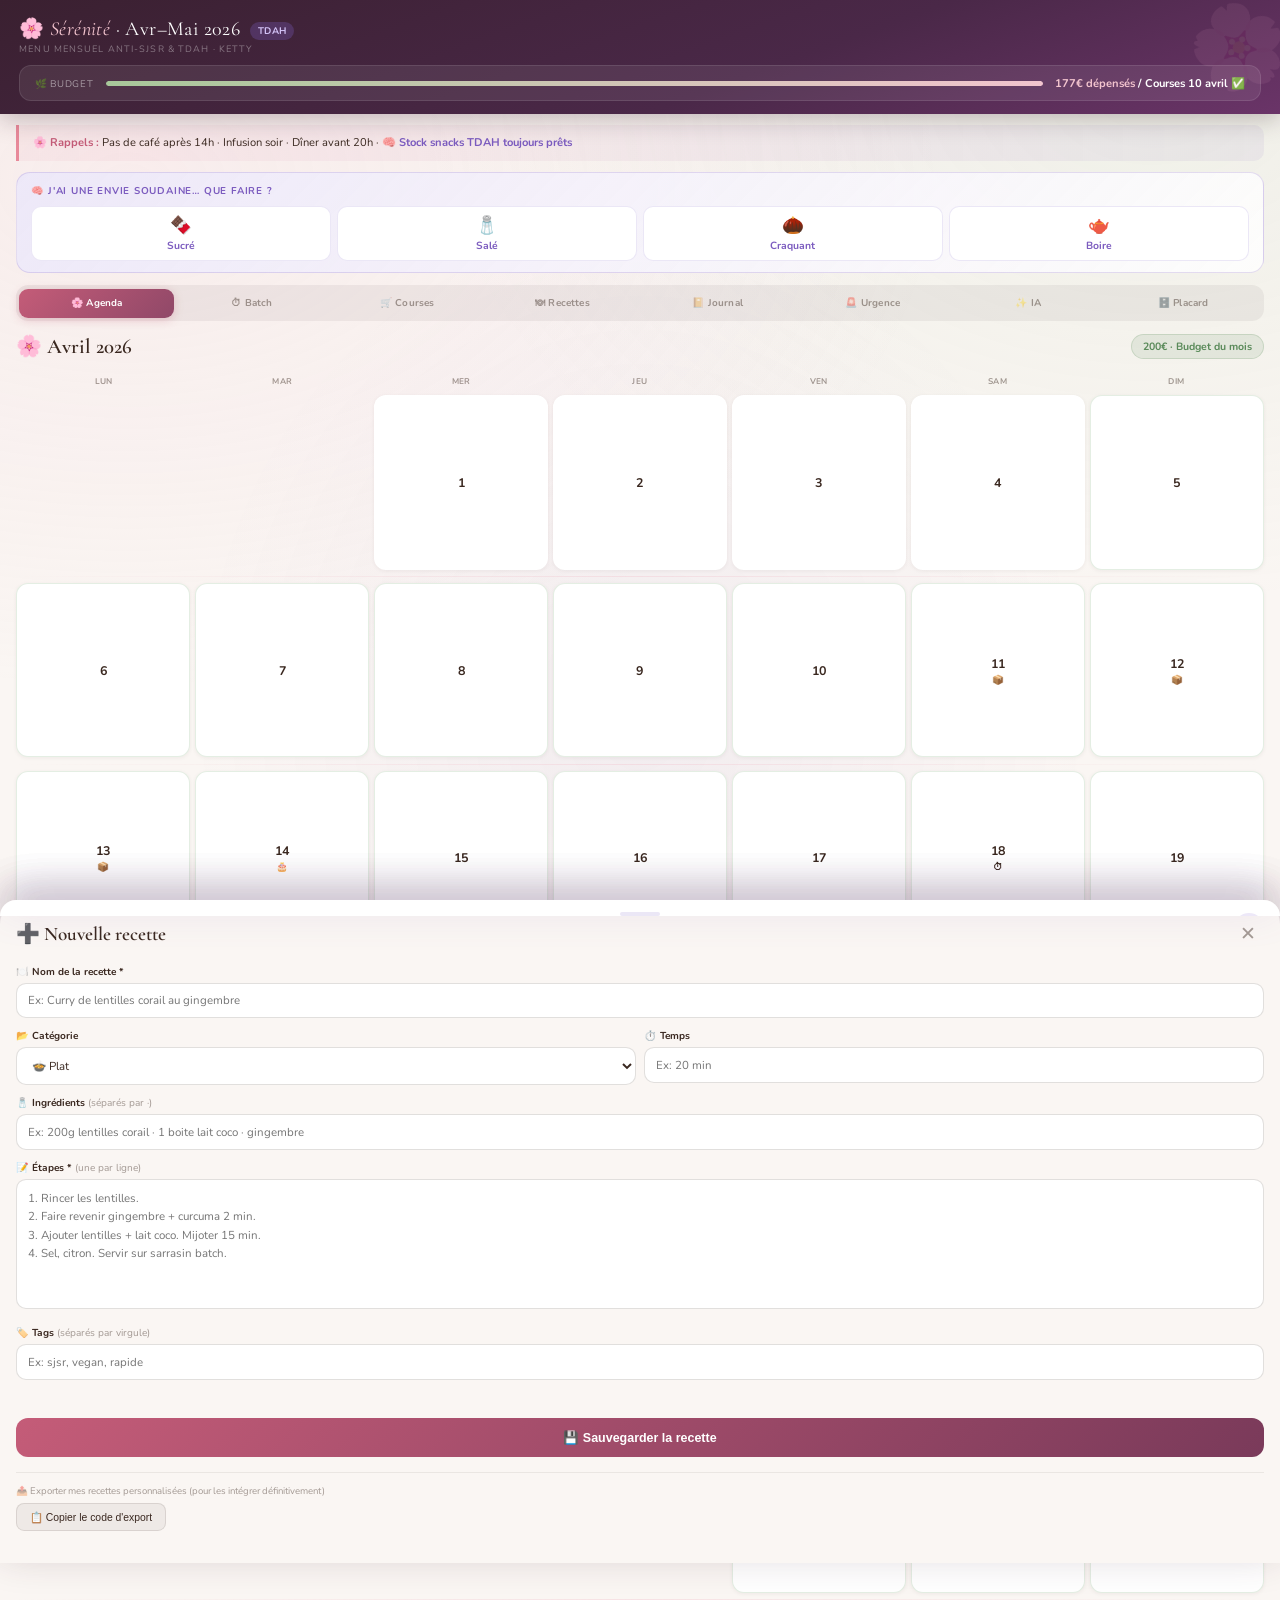
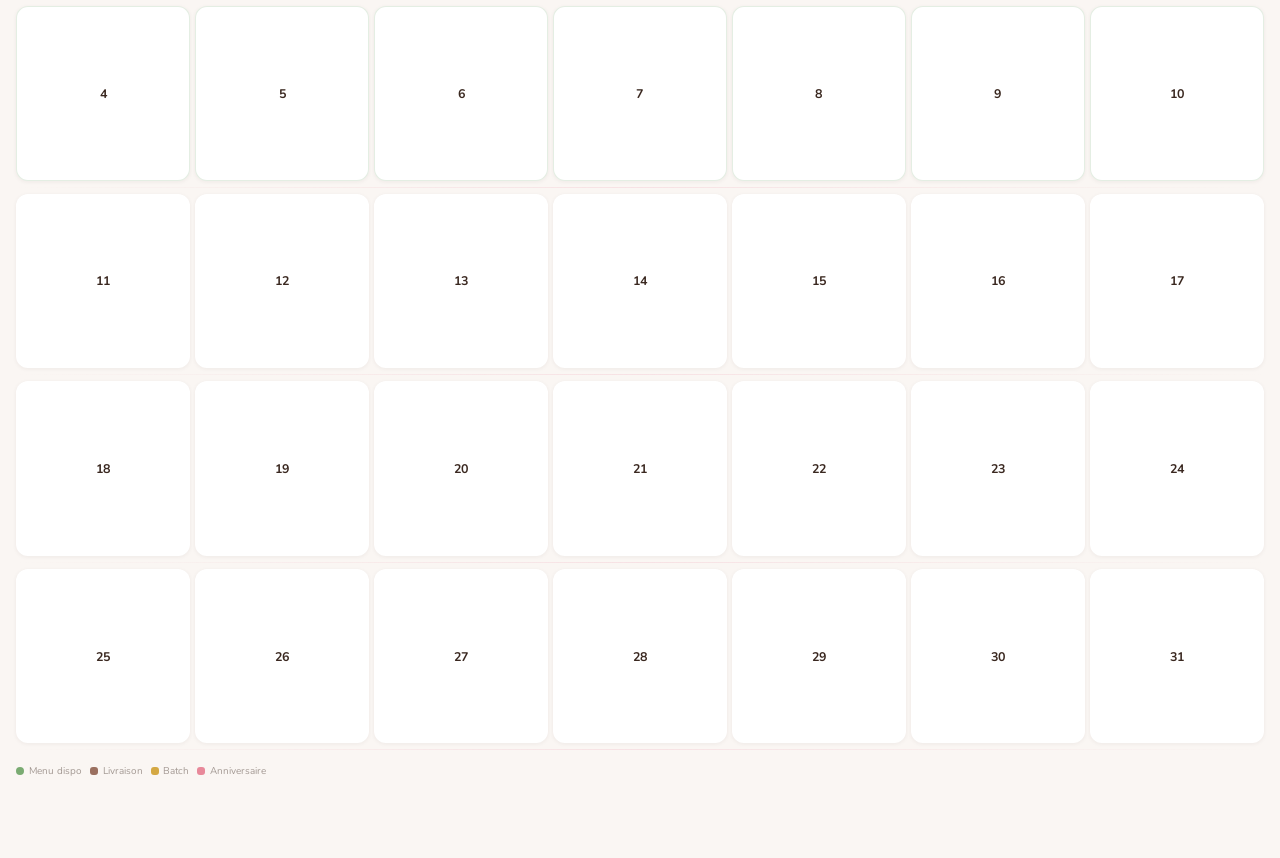
==== commit 0751919d: "Add files via upload" ====
--- a/index.html
+++ b/index.html
@@ -1,414 +1,3938 @@
 <!DOCTYPE html>
 <html lang="fr">
 <head>
-  <meta charset="UTF-8" />
-  <meta name="viewport" content="width=device-width, initial-scale=1.0" />
-  <meta name="theme-color" content="#2d4a3e" />
-  <meta name="description" content="Flōra — Bien-être anti-inflammatoire, journal et nutrition personnalisés" />
-  <title>Flōra</title>
-  <link rel="manifest" href="manifest.json" />
-  <link rel="apple-touch-icon" href="icon.svg" />
-  <link rel="preconnect" href="https://fonts.googleapis.com" />
-  <link href="https://fonts.googleapis.com/css2?family=Playfair+Display:ital,wght@0,400;0,600;1,400&family=DM+Sans:wght@300;400;500&display=swap" rel="stylesheet" />
-  <link rel="stylesheet" href="style.css" />
+<meta charset="UTF-8">
+  <meta http-equiv="Cache-Control" content="no-cache, no-store, must-revalidate">
+  <meta http-equiv="Pragma" content="no-cache">
+  <meta http-equiv="Expires" content="0">
+<meta name="viewport" content="width=device-width, initial-scale=1.0, user-scalable=no">
+<title>Sérénité · Anti-SJSR & TDAH</title>
+<!-- manifest désactivé pour éviter le cache -->
+<meta name="theme-color" content="#3a2030">
+<meta name="apple-mobile-web-app-capable" content="yes">
+<meta name="apple-mobile-web-app-status-bar-style" content="black-translucent">
+<meta name="apple-mobile-web-app-title" content="Sérénité">
+<link rel="apple-touch-icon" href="[data-uri]">
+<link rel="apple-touch-icon" sizes="192x192" href="icon192.png">
+<link rel="icon" type="image/png" href="[data-uri]">
+<link href="https://fonts.googleapis.com/css2?family=Cormorant+Garamond:ital,wght@0,400;0,600;1,400;1,600&family=Nunito:wght@300;400;600;700&display=swap" rel="stylesheet">
+<style>
+:root {
+  --petal-white:#fdfaf8; --petal-pink:#f2c4ce; --petal-rose:#e8899a;
+  --blossom-deep:#c45c78; --leaf-light:#a8c89a; --leaf-dark:#5a8a5a;
+  --leaf-mid:#7aab72; --pistil:#d4a843; --bark:#6b4c3b; --bark-light:#9b7060;
+  --bg:#faf6f3; --bg2:#f5ede8; --text:#3a2820; --muted:rgba(58,40,32,0.45);
+  --card:#fff; --night:#3a2030;
+  --tdah:#7c5cbf; --tdah-light:#ede8f8; --tdah-mid:#a98de0;
+  --dopamine:#e07840;
+}
+*{margin:0;padding:0;box-sizing:border-box;-webkit-tap-highlight-color:transparent}
+body{font-family:'Nunito',sans-serif;background:var(--bg);color:var(--text);min-height:100vh;padding-bottom:5rem}
+body::before{content:'';position:fixed;inset:0;background:radial-gradient(ellipse at 10% 20%,rgba(242,196,206,0.18) 0%,transparent 50%),radial-gradient(ellipse at 90% 10%,rgba(168,200,154,0.12) 0%,transparent 45%),radial-gradient(ellipse at 50% 80%,rgba(124,92,191,0.06) 0%,transparent 50%);pointer-events:none;z-index:0}
+
+/* HEADER */
+.header{background:linear-gradient(160deg,#3a2030 0%,#4a2848 60%,#6a3468 100%);padding:1rem 1.2rem 0.8rem;position:sticky;top:0;z-index:100;box-shadow:0 4px 24px rgba(58,32,48,0.3);overflow:hidden}
+.header::before{content:'🌸';position:absolute;right:-0.5rem;top:-0.5rem;font-size:5rem;opacity:0.08;transform:rotate(-15deg);pointer-events:none}
+.header h1{font-family:'Cormorant Garamond',serif;font-size:1.25rem;color:#fff;font-weight:400;letter-spacing:0.02em}
+.header h1 em{color:var(--petal-pink);font-style:italic}
+.header h1 .tdah-badge{font-family:'Nunito',sans-serif;font-size:0.6rem;background:rgba(124,92,191,0.3);color:#d4c4f8;padding:0.15rem 0.45rem;border-radius:2rem;vertical-align:middle;margin-left:0.3rem;font-weight:700;letter-spacing:0.05em}
+.header-sub{font-size:0.58rem;color:rgba(255,255,255,0.38);letter-spacing:0.12em;text-transform:uppercase;margin-top:0.1rem}
+
+/* Budget */
+.budget-bar{background:rgba(255,255,255,0.08);border:1px solid rgba(255,255,255,0.1);border-radius:12px;padding:0.6rem 0.9rem;margin-top:0.65rem;display:flex;align-items:center;gap:0.75rem}
+.budget-label{font-size:0.6rem;color:rgba(255,255,255,0.5);text-transform:uppercase;letter-spacing:0.08em;white-space:nowrap}
+.budget-track{flex:1;background:rgba(255,255,255,0.1);border-radius:2rem;height:5px;overflow:hidden}
+.budget-fill{height:100%;border-radius:2rem;background:linear-gradient(90deg,var(--leaf-light),var(--petal-pink));transition:width 0.5s}
+.budget-amount{font-size:0.7rem;color:#fff;font-weight:700;white-space:nowrap}
+.budget-amount span{color:var(--petal-pink)}
+
+/* Alert */
+.alert-bar{background:linear-gradient(90deg,rgba(242,196,206,0.2),rgba(124,92,191,0.08));border-left:3px solid var(--petal-rose);margin:0.7rem 1rem 0;padding:0.55rem 0.9rem;border-radius:0 10px 10px 0;font-size:0.7rem;line-height:1.6;position:relative;z-index:1}
+.alert-bar strong{color:var(--blossom-deep)}
+
+/* IMPULSION RAPIDE — toujours visible */
+.impulse-bar{
+  margin:0.7rem 1rem 0;
+  background:linear-gradient(135deg,var(--tdah-light),rgba(255,255,255,0.8));
+  border:1.5px solid rgba(124,92,191,0.2);
+  border-radius:14px;padding:0.7rem 0.9rem;
+  position:relative;z-index:1;
+}
+.impulse-bar-title{
+  font-size:0.62rem;font-weight:700;
+  text-transform:uppercase;letter-spacing:0.08em;
+  color:var(--tdah);margin-bottom:0.5rem;
+  display:flex;align-items:center;gap:0.3rem;
+}
+.impulse-options{display:flex;gap:0.4rem;flex-wrap:wrap}
+.imp-btn{
+  flex:1;min-width:80px;
+  background:#fff;border:1.5px solid rgba(124,92,191,0.15);
+  border-radius:10px;padding:0.45rem 0.4rem;
+  text-align:center;cursor:pointer;
+  font-size:0.65rem;font-weight:700;color:var(--tdah);
+  transition:all 0.15s;line-height:1.3;
+}
+.imp-btn:active{transform:scale(0.96);background:var(--tdah-light)}
+.imp-btn .imp-icon{font-size:1.1rem;display:block;margin-bottom:0.15rem}
+
+/* Nav tabs */
+.nav-tabs{display:flex;gap:0;margin:0.75rem 1rem 0;background:rgba(58,40,32,0.06);border-radius:12px;padding:0.2rem;position:relative;z-index:1}
+.nav-tab{flex:1;text-align:center;padding:0.48rem 0.15rem;font-size:0.62rem;font-weight:700;color:var(--muted);border-radius:9px;cursor:pointer;transition:all 0.2s;letter-spacing:0.02em}
+.nav-tab.active{background:linear-gradient(135deg,var(--blossom-deep),#904868);color:#fff;box-shadow:0 2px 10px rgba(196,92,120,0.3)}
+
+/* CALENDAR */
+.calendar-section{padding:0.8rem 1rem 0;position:relative;z-index:1}
+.cal-month-header{display:flex;align-items:center;justify-content:space-between;margin-bottom:0.9rem}
+.cal-month-header h2{font-family:'Cormorant Garamond',serif;font-size:1.3rem;font-weight:600;color:var(--text)}
+.cal-budget-badge{font-size:0.66rem;font-weight:700;padding:0.25rem 0.7rem;border-radius:2rem;background:rgba(90,138,90,0.12);color:var(--leaf-dark);border:1px solid rgba(90,138,90,0.2)}
+.cal-weekdays{display:grid;grid-template-columns:repeat(7,1fr);gap:0.2rem;margin-bottom:0.3rem}
+.cal-wd{text-align:center;font-size:0.52rem;font-weight:700;color:var(--muted);text-transform:uppercase;letter-spacing:0.05em;padding:0.2rem 0}
+.cal-grid{display:grid;grid-template-columns:repeat(7,1fr);gap:0.28rem}
+.cal-day{aspect-ratio:1;border-radius:12px;display:flex;flex-direction:column;align-items:center;justify-content:center;cursor:pointer;font-size:0.78rem;font-weight:700;color:var(--text);background:var(--card);transition:all 0.18s;position:relative;box-shadow:0 1px 4px rgba(58,40,32,0.06);border:1.5px solid transparent;touch-action:manipulation;-webkit-tap-highlight-color:transparent}
+.cal-day:active{transform:scale(0.92)}
+.cal-day.empty{background:transparent;box-shadow:none;cursor:default;border:none}
+.cal-day.no-menu{background:rgba(58,40,32,0.03);color:var(--muted);cursor:default;box-shadow:none}
+.cal-day .cal-dot{width:4px;height:4px;border-radius:50%;margin-top:0.12rem}
+.cal-day.has-menu .cal-dot{background:var(--leaf-mid)}
+.cal-day.has-menu{border-color:rgba(122,171,114,0.2);cursor:pointer;touch-action:manipulation;-webkit-tap-highlight-color:rgba(196,92,120,0.15);user-select:none;-webkit-user-select:none;position:relative;z-index:2}
+.cal-day.livraison{border-color:var(--bark-light);background:linear-gradient(135deg,#fff8f5,#fff)}
+.cal-day.batch-day{border-color:var(--pistil);background:linear-gradient(135deg,#fffbf0,#fff)}
+.cal-day.birthday{background:linear-gradient(135deg,#fff0f4,#fdf5f8);border-color:var(--petal-rose)}
+.cal-day.birthday .cal-dot{background:var(--petal-rose)}
+.cal-day.active-day{background:linear-gradient(135deg,var(--blossom-deep),#a04060);color:#fff;border-color:var(--blossom-deep);box-shadow:0 4px 16px rgba(196,92,120,0.3)}
+.cal-day.active-day .cal-dot{background:rgba(255,255,255,0.7)}
+.cal-icon{font-size:0.6rem;margin-top:0.08rem}
+.week-sep{grid-column:1/-1;height:1px;background:linear-gradient(90deg,transparent,rgba(242,196,206,0.4),transparent);margin:0.1rem 0}
+
+/* Legend */
+.cal-legend{display:flex;flex-wrap:wrap;gap:0.5rem;margin:0.75rem 1rem 0;font-size:0.62rem;color:var(--muted);position:relative;z-index:1;pointer-events:none}
+.leg{display:flex;align-items:center;gap:0.3rem}
+.ld{width:8px;height:8px;border-radius:3px}
+.ld-g{background:var(--leaf-mid)}.ld-l{background:var(--bark-light)}.ld-b{background:var(--pistil)}.ld-bday{background:var(--petal-rose)}
+
+/* OVERLAY & PANEL */
+.overlay{position:fixed;inset:0;background:rgba(58,32,48,0.45);backdrop-filter:blur(3px);z-index:150;opacity:0;pointer-events:none;transition:opacity 0.3s}
+.overlay.show{opacity:1;pointer-events:all}
+.day-panel{position:fixed;bottom:0;left:0;right:0;background:var(--bg);border-radius:24px 24px 0 0;box-shadow:0 -8px 40px rgba(58,32,48,0.2);transform:translateY(100%);transition:transform 0.35s cubic-bezier(0.32,0,0.67,1);z-index:200;max-height:88vh;overflow-y:auto}
+.day-panel.open{transform:translateY(0)}
+.panel-handle{width:40px;height:4px;background:rgba(58,40,32,0.12);border-radius:2px;margin:0.75rem auto 0}
+.panel-close{position:absolute;right:1rem;top:0.8rem;width:30px;height:30px;border-radius:50%;background:rgba(58,40,32,0.07);border:none;font-size:0.9rem;cursor:pointer;display:flex;align-items:center;justify-content:center;color:var(--muted)}
+
+/* Panel header */
+.panel-header{padding:0.3rem 1.2rem 0.7rem}
+.panel-date{font-size:0.58rem;text-transform:uppercase;letter-spacing:0.12em;color:var(--muted);font-weight:700}
+.panel-title{font-family:'Cormorant Garamond',serif;font-size:1.35rem;font-weight:600;color:var(--text);margin-top:0.2rem;line-height:1.25}
+.panel-mode{display:inline-block;font-family:'Nunito',sans-serif;font-size:0.6rem;font-weight:700;padding:0.2rem 0.65rem;border-radius:2rem;margin-top:0.3rem;letter-spacing:0.04em}
+.pm-l{background:rgba(155,112,96,0.1);color:var(--bark)}
+.pm-b{background:rgba(212,168,67,0.12);color:#8a6800}
+.pm-f{background:rgba(90,138,90,0.1);color:var(--leaf-dark)}
+.pm-bday{background:rgba(232,137,154,0.12);color:var(--blossom-deep)}
+
+/* Next meal banner */
+.next-meal-bar{
+  margin:0 1rem 0.65rem;
+  background:linear-gradient(135deg,rgba(124,92,191,0.08),rgba(212,168,67,0.06));
+  border:1px solid rgba(124,92,191,0.15);
+  border-radius:12px;padding:0.6rem 0.9rem;
+  display:flex;align-items:center;gap:0.6rem;
+  font-size:0.72rem;color:var(--tdah);
+}
+.next-meal-bar strong{font-size:0.8rem}
+
+/* Banners */
+.livraison-banner,.batch-banner,.bday-banner{margin:0 1rem 0.7rem;border-radius:14px;padding:0.75rem 1rem;font-size:0.71rem;line-height:1.65}
+.livraison-banner{background:linear-gradient(135deg,rgba(155,112,96,0.06),rgba(255,255,255,0.5));border:1px solid rgba(155,112,96,0.2);color:#6b3820}
+.batch-banner{background:linear-gradient(135deg,rgba(212,168,67,0.07),rgba(255,255,255,0.5));border:1px solid rgba(212,168,67,0.2);color:#7a5800}
+.bday-banner{background:linear-gradient(135deg,rgba(232,137,154,0.08),rgba(242,196,206,0.08));border:1px solid rgba(232,137,154,0.25);color:#8a2840}
+
+/* Meal cards */
+.panel-meals{padding:0 1rem;display:flex;flex-direction:column;gap:0.6rem}
+.meal-card{background:#fff;border-radius:16px;overflow:hidden;box-shadow:0 2px 12px rgba(58,40,32,0.06);border:1px solid rgba(58,40,32,0.05)}
+.meal-card.bday-card{border-color:rgba(232,137,154,0.2);background:linear-gradient(180deg,#fff9fb,#fff)}
+.meal-head{display:flex;align-items:center;gap:0.65rem;padding:0.75rem 0.9rem}
+.miw{width:38px;height:38px;border-radius:11px;display:flex;align-items:center;justify-content:center;font-size:1.1rem;flex-shrink:0}
+.ic-mat{background:rgba(212,168,67,0.1)}.ic-mid{background:rgba(90,138,90,0.1)}
+.ic-gou{background:rgba(242,196,206,0.35)}.ic-din{background:rgba(58,40,32,0.05)}
+.ic-sna{background:rgba(232,137,154,0.1)}.ic-bday{background:linear-gradient(135deg,rgba(232,137,154,0.15),rgba(212,168,67,0.1))}
+.meal-lbl{font-size:0.58rem;text-transform:uppercase;letter-spacing:0.1em;font-weight:700;color:var(--muted)}
+.meal-time{font-size:0.67rem;color:var(--muted);margin-top:0.08rem}
+
+/* TDAH pause question */
+.tdah-pause{
+  background:var(--tdah-light);border-left:2px solid var(--tdah-mid);
+  border-radius:0 8px 8px 0;
+  padding:0.35rem 0.7rem;margin:0 0.9rem 0.5rem;
+  font-size:0.67rem;color:var(--tdah);font-style:italic;
+  display:flex;align-items:center;gap:0.4rem;
+}
+
+.meal-body{padding:0 0.9rem 0.9rem}
+.meal-title{font-family:'Cormorant Garamond',serif;font-size:1rem;font-weight:600;color:var(--text);margin-bottom:0.45rem;line-height:1.35}
+.ingr-list{display:flex;flex-wrap:wrap;gap:0.28rem;margin-bottom:0.4rem}
+.ingr{background:var(--bg);border-radius:2rem;padding:0.2rem 0.55rem;font-size:0.67rem;border:1px solid rgba(58,40,32,0.08);color:var(--text)}
+.ingr.fr{border-color:rgba(90,138,90,0.3);color:var(--leaf-dark);background:rgba(90,138,90,0.05)}
+.ingr.bd{border-color:rgba(232,137,154,0.3);color:var(--blossom-deep);background:rgba(232,137,154,0.05)}
+.ntags{display:flex;flex-wrap:wrap;gap:0.25rem;margin-top:0.35rem}
+.ntag{border-radius:2rem;padding:0.15rem 0.45rem;font-size:0.56rem;font-weight:700;letter-spacing:0.04em}
+.nt-fer{background:rgba(155,112,96,0.12);color:var(--bark)}
+.nt-mag{background:rgba(90,138,90,0.12);color:var(--leaf-dark)}
+.nt-alk{background:rgba(168,200,154,0.2);color:#3a6a3a}
+.nt-vitc{background:rgba(212,168,67,0.12);color:#8a6800}
+.nt-fun{background:rgba(232,196,206,0.4);color:var(--blossom-deep)}
+.nt-bday{background:rgba(232,137,154,0.12);color:var(--blossom-deep)}
+.nt-dopa{background:rgba(224,120,64,0.12);color:var(--dopamine)}
+.nt-tdah{background:rgba(124,92,191,0.1);color:var(--tdah)}
+
+.conseil{margin-top:0.45rem;padding:0.4rem 0.65rem;border-radius:8px;font-size:0.68rem;line-height:1.5;display:flex;gap:0.35rem;align-items:flex-start}
+.c-sjsr{background:rgba(168,200,154,0.12);color:#3a6a3a;border-left:2px solid var(--leaf-mid)}
+.c-prep{background:rgba(155,112,96,0.08);color:#6b3820;border-left:2px solid var(--bark-light)}
+.c-bday{background:rgba(232,137,154,0.08);color:#8a2840;border-left:2px solid var(--petal-rose)}
+.c-tdah{background:rgba(124,92,191,0.08);color:#5a3a9a;border-left:2px solid var(--tdah-mid)}
+
+.snack-fun{background:linear-gradient(135deg,rgba(232,196,206,0.2),rgba(168,200,154,0.12));border-radius:10px;padding:0.5rem 0.75rem;font-size:0.8rem;font-family:'Cormorant Garamond',serif;font-style:italic;text-align:center;margin-bottom:0.4rem;color:var(--text)}
+.snack-bday{background:linear-gradient(135deg,rgba(232,137,154,0.1),rgba(212,168,67,0.08));border-radius:10px;padding:0.5rem 0.75rem;font-size:0.82rem;font-family:'Cormorant Garamond',serif;font-style:italic;text-align:center;margin-bottom:0.4rem;color:var(--blossom-deep)}
+
+/* Infusion */
+.infusion-card{background:linear-gradient(160deg,var(--night),#5a2840);border-radius:16px;padding:1rem 1.1rem;margin:0.75rem 1rem 0.5rem;color:#fff;box-shadow:0 6px 24px rgba(58,32,48,0.2);position:relative;overflow:hidden}
+.infusion-card::after{content:'🌸';position:absolute;right:0.8rem;bottom:-0.5rem;font-size:3rem;opacity:0.08}
+.infusion-card h3{font-family:'Cormorant Garamond',serif;font-size:0.95rem;color:var(--petal-pink);margin-bottom:0.3rem}
+.infusion-card p{font-size:0.74rem;color:rgba(255,255,255,0.78);line-height:1.6}
+.infusion-card .inf-note{margin-top:0.35rem;font-size:0.62rem;color:rgba(255,255,255,0.35);font-style:italic}
+/* Lait d'or */
+.lait-or-card{background:linear-gradient(160deg,#5a3800,#8a5a10);border-radius:16px;padding:1rem 1.1rem;margin:0.5rem 1rem 1.8rem;color:#fff;box-shadow:0 6px 24px rgba(90,56,0,0.2);position:relative;overflow:hidden}
+.lait-or-card::after{content:'✨';position:absolute;right:0.8rem;bottom:-0.5rem;font-size:3rem;opacity:0.1}
+.lait-or-card h3{font-family:'Cormorant Garamond',serif;font-size:0.95rem;color:var(--pistil);margin-bottom:0.3rem}
+.lait-or-card p{font-size:0.74rem;color:rgba(255,255,255,0.78);line-height:1.6}
+.lait-or-card .lor-note{margin-top:0.35rem;font-size:0.62rem;color:rgba(255,255,255,0.35);font-style:italic}
+.soir-toggle{display:flex;gap:0.4rem;margin:0 1rem 0.5rem;position:relative;z-index:1}
+.soir-btn{flex:1;text-align:center;padding:0.45rem 0.3rem;border-radius:10px;font-size:0.65rem;font-weight:700;cursor:pointer;transition:all 0.2s;border:1.5px solid transparent}
+.soir-btn.active-inf{background:linear-gradient(135deg,var(--night),#5a2840);color:var(--petal-pink);border-color:rgba(232,137,154,0.3)}
+.soir-btn.active-lor{background:linear-gradient(135deg,#5a3800,#8a5a10);color:var(--pistil);border-color:rgba(212,168,67,0.3)}
+.soir-btn.inactive{background:rgba(58,40,32,0.06);color:var(--muted);border-color:transparent}
+
+/* IMPULSE PANEL */
+.impulse-panel{position:fixed;bottom:0;left:0;right:0;background:#fff;border-radius:24px 24px 0 0;box-shadow:0 -8px 40px rgba(124,92,191,0.2);transform:translateY(100%);transition:transform 0.35s cubic-bezier(0.32,0,0.67,1);z-index:300;max-height:80vh;overflow-y:auto}
+.impulse-panel.open{transform:translateY(0)}
+.imp-panel-handle{width:40px;height:4px;background:rgba(124,92,191,0.15);border-radius:2px;margin:0.75rem auto 0}
+.imp-panel-close{position:absolute;right:1rem;top:0.8rem;width:30px;height:30px;border-radius:50%;background:var(--tdah-light);border:none;font-size:0.9rem;cursor:pointer;color:var(--tdah);display:flex;align-items:center;justify-content:center}
+.imp-panel-header{padding:0.5rem 1.2rem 0.8rem}
+.imp-panel-header h2{font-family:'Cormorant Garamond',serif;font-size:1.2rem;color:var(--tdah);font-weight:600}
+.imp-panel-header p{font-size:0.72rem;color:var(--muted);margin-top:0.2rem;line-height:1.5}
+
+.imp-section{padding:0 1rem 0.5rem}
+.imp-section-title{font-size:0.6rem;text-transform:uppercase;letter-spacing:0.1em;font-weight:700;color:var(--tdah);margin-bottom:0.5rem;padding:0.5rem 0 0;border-top:1px solid rgba(124,92,191,0.08)}
+.imp-item{background:var(--tdah-light);border-radius:12px;padding:0.65rem 0.9rem;margin-bottom:0.45rem;display:flex;align-items:flex-start;gap:0.7rem}
+.imp-item-icon{font-size:1.4rem;flex-shrink:0;margin-top:0.1rem}
+.imp-item-text{flex:1}
+.imp-item-name{font-weight:700;font-size:0.8rem;color:var(--tdah)}
+.imp-item-desc{font-size:0.68rem;color:var(--muted);margin-top:0.15rem;line-height:1.4}
+.imp-item-tag{font-size:0.55rem;font-weight:700;padding:0.1rem 0.4rem;border-radius:2rem;background:rgba(124,92,191,0.15);color:var(--tdah);display:inline-block;margin-top:0.25rem}
+
+/* SHOPPING */
+.shop-section{padding:0.8rem 1rem;position:relative;z-index:1}
+.shop-week{background:#fff;border-radius:16px;margin-bottom:1rem;overflow:hidden;box-shadow:0 2px 12px rgba(58,40,32,0.06);border:1px solid rgba(58,40,32,0.05)}
+.shop-week-header{padding:0.75rem 1rem;background:linear-gradient(135deg,#4a2848,#7a3468);display:flex;align-items:center;justify-content:space-between}
+.shop-week-title{font-family:'Cormorant Garamond',serif;font-size:1rem;color:#fff;font-weight:400}
+.shop-week-budget{font-size:0.72rem;font-weight:700;color:var(--petal-pink)}
+.shop-source-title{font-size:0.57rem;text-transform:uppercase;letter-spacing:0.1em;font-weight:700;color:var(--muted);padding:0.65rem 1rem 0.3rem;border-bottom:1px solid rgba(58,40,32,0.05);margin-bottom:0.35rem}
+.shop-source-block{padding:0 0 0.4rem}
+.shop-item{display:flex;align-items:center;gap:0.6rem;padding:0.35rem 1rem;border-bottom:1px solid rgba(58,40,32,0.03);font-size:0.75rem;transition:opacity 0.2s}
+.shop-item:last-child{border-bottom:none}
+.shop-check{width:19px;height:19px;border-radius:6px;border:2px solid rgba(58,40,32,0.15);flex-shrink:0;cursor:pointer;transition:all 0.15s;display:flex;align-items:center;justify-content:center;font-size:0.7rem;color:#fff}
+.shop-check.checked{background:var(--leaf-mid);border-color:var(--leaf-mid)}
+.shop-item.done .shop-item-name{text-decoration:line-through;color:var(--muted)}
+.shop-item.done{opacity:0.55}
+.shop-item-name{flex:1}
+.shop-item-price{font-size:0.67rem;font-weight:700;color:var(--bark-light);white-space:nowrap}
+
+/* TIPS */
+.tips-section{padding:0.8rem 1rem;position:relative;z-index:1}
+.tip-card{background:#fff;border-radius:16px;padding:1rem 1.1rem;margin-bottom:0.8rem;box-shadow:0 2px 12px rgba(58,40,32,0.06);border:1px solid rgba(58,40,32,0.04);position:relative;overflow:hidden}
+.tip-card::before{content:attr(data-flower);position:absolute;right:0.5rem;top:0.5rem;font-size:2.5rem;opacity:0.06}
+.tip-card.tdah-card{border-color:rgba(124,92,191,0.15);background:linear-gradient(180deg,rgba(124,92,191,0.03),#fff)}
+.tip-tag{display:inline-block;font-size:0.57rem;font-weight:700;padding:0.15rem 0.5rem;border-radius:2rem;margin-bottom:0.5rem;letter-spacing:0.04em}
+.tt-sjsr{background:rgba(168,200,154,0.2);color:var(--leaf-dark)}
+.tt-budget{background:rgba(212,168,67,0.12);color:#8a6800}
+.tt-batch{background:rgba(155,112,96,0.1);color:var(--bark)}
+.tt-tdah{background:rgba(124,92,191,0.12);color:var(--tdah)}
+.tt-dopa{background:rgba(224,120,64,0.12);color:var(--dopamine)}
+.tip-card h3{font-family:'Cormorant Garamond',serif;font-size:1rem;font-weight:600;color:var(--text);margin-bottom:0.5rem}
+.tip-card ul{padding-left:1.1rem}
+.tip-card ul li,.tip-card p{font-size:0.75rem;line-height:1.75;color:rgba(58,40,32,0.75)}
+.floral-div{text-align:center;font-size:0.8rem;letter-spacing:0.4em;color:var(--petal-pink);margin:0.5rem 0;opacity:0.7}
+
+/* ── BATCH COOKING ── */
+.batch-view{padding:0.8rem 1rem;position:relative;z-index:1}
+.batch-hero{
+  background:linear-gradient(135deg,var(--night),#5a2840);
+  border-radius:16px;padding:1.2rem;margin-bottom:1rem;
+  color:#fff;position:relative;overflow:hidden;
+}
+.batch-hero::after{content:'⏱';position:absolute;right:1rem;bottom:-0.5rem;font-size:4rem;opacity:0.08}
+.batch-hero h2{font-family:'Cormorant Garamond',serif;font-size:1.3rem;color:var(--petal-pink);margin-bottom:0.3rem}
+.batch-hero p{font-size:0.73rem;color:rgba(255,255,255,0.65);line-height:1.6}
+.batch-hero .batch-time-total{
+  display:inline-flex;align-items:center;gap:0.4rem;
+  background:rgba(255,255,255,0.1);border-radius:2rem;
+  padding:0.3rem 0.8rem;font-size:0.7rem;font-weight:700;
+  color:var(--gold);margin-top:0.6rem;
+}
+
+.batch-week-selector{
+  display:flex;gap:0.4rem;flex-wrap:wrap;margin-bottom:1rem;
+}
+.batch-week-btn{
+  flex:1;min-width:120px;
+  background:#fff;border:2px solid rgba(58,40,32,0.1);
+  border-radius:12px;padding:0.6rem 0.8rem;
+  cursor:pointer;transition:all 0.2s;text-align:center;
+}
+.batch-week-btn.active{
+  background:linear-gradient(135deg,var(--blossom-deep),#a04060);
+  border-color:var(--blossom-deep);color:#fff;
+  box-shadow:0 4px 14px rgba(196,92,120,0.25);
+}
+.batch-week-btn .bwb-date{font-size:0.62rem;font-weight:700;letter-spacing:0.04em}
+.batch-week-btn .bwb-label{font-size:0.7rem;margin-top:0.1rem;opacity:0.7}
+
+.batch-section{background:#fff;border-radius:16px;margin-bottom:1rem;overflow:hidden;box-shadow:0 2px 14px rgba(58,40,32,0.06)}
+.batch-section-header{
+  padding:0.8rem 1rem;
+  display:flex;align-items:center;gap:0.7rem;
+}
+.batch-section-icon{
+  width:42px;height:42px;border-radius:12px;
+  display:flex;align-items:center;justify-content:center;
+  font-size:1.3rem;flex-shrink:0;
+}
+.bsi-airfryer{background:rgba(196,112,74,0.12)}
+.bsi-feux{background:rgba(212,168,67,0.1)}
+.bsi-creami{background:rgba(155,142,196,0.12)}
+.bsi-herbes{background:rgba(107,158,120,0.1)}
+.bsi-infusion{background:linear-gradient(135deg,rgba(44,37,66,0.08),rgba(232,137,154,0.08))}
+.bsi-sel{background:rgba(212,168,67,0.08)}
+
+.batch-section-title{
+  font-family:'Cormorant Garamond',serif;
+  font-size:1rem;font-weight:600;color:var(--text);
+}
+.batch-duration{
+  margin-left:auto;
+  font-size:0.62rem;font-weight:700;
+  background:rgba(212,168,67,0.12);color:#8a6800;
+  padding:0.2rem 0.6rem;border-radius:2rem;white-space:nowrap;
+}
+
+.batch-steps-list{padding:0 1rem 1rem}
+.batch-step{
+  display:flex;gap:0.75rem;align-items:flex-start;
+  padding:0.65rem 0;
+  border-bottom:1px solid rgba(58,40,32,0.05);
+}
+.batch-step:last-child{border-bottom:none}
+.batch-step-num{
+  width:24px;height:24px;border-radius:50%;
+  background:var(--blossom-deep);color:#fff;
+  font-size:0.65rem;font-weight:700;
+  display:flex;align-items:center;justify-content:center;
+  flex-shrink:0;margin-top:0.1rem;
+}
+.batch-step-content{flex:1}
+.batch-step-action{
+  font-weight:700;font-size:0.8rem;
+  color:var(--text);margin-bottom:0.2rem;
+}
+.batch-step-detail{
+  font-size:0.72rem;color:var(--muted);line-height:1.5;
+}
+.batch-step-tip{
+  margin-top:0.3rem;
+  font-size:0.68rem;color:var(--leaf-dark);
+  font-style:italic;
+}
+
+.batch-ingredient-list{
+  padding:0 1rem 0.75rem;
+  display:flex;flex-wrap:wrap;gap:0.3rem;
+}
+.batch-ingr-tag{
+  background:var(--bg);border-radius:2rem;
+  padding:0.2rem 0.6rem;font-size:0.68rem;
+  border:1px solid rgba(58,40,32,0.08);
+}
+.batch-ingr-tag.highlight{
+  background:rgba(107,158,120,0.1);
+  border-color:rgba(107,158,120,0.25);
+  color:var(--leaf-dark);font-weight:700;
+}
+
+.batch-result-box{
+  margin:0 1rem 1rem;
+  background:linear-gradient(135deg,rgba(107,158,120,0.08),rgba(212,168,67,0.06));
+  border:1px solid rgba(107,158,120,0.2);
+  border-radius:12px;padding:0.8rem 1rem;
+}
+.batch-result-title{
+  font-size:0.6rem;text-transform:uppercase;letter-spacing:0.1em;
+  font-weight:700;color:var(--leaf-dark);margin-bottom:0.5rem;
+}
+.batch-result-item{
+  display:flex;align-items:center;gap:0.5rem;
+  font-size:0.75rem;padding:0.25rem 0;
+  color:var(--text);
+}
+.batch-result-item::before{content:'✓';color:var(--sage);font-weight:700}
+
+.batch-timer-inline{
+  display:inline-flex;align-items:center;gap:0.3rem;
+  background:rgba(196,112,74,0.08);color:var(--bark);
+  border-radius:2rem;padding:0.12rem 0.45rem;
+  font-size:0.6rem;font-weight:700;margin-left:0.4rem;
+}
+
+.batch-parallel-note{
+  margin:0 1rem 0.6rem;
+  background:rgba(155,142,196,0.08);
+  border-left:2px solid var(--lavender);
+  border-radius:0 8px 8px 0;
+  padding:0.5rem 0.8rem;
+  font-size:0.71rem;color:#5a4f8a;
+  line-height:1.5;
+}
+
+.batch-checkbox{
+  width:20px;height:20px;border-radius:6px;
+  border:2px solid rgba(58,40,32,0.15);
+  flex-shrink:0;cursor:pointer;
+  transition:all 0.15s;
+  display:flex;align-items:center;justify-content:center;
+  font-size:0.75rem;color:#fff;margin-top:0.05rem;
+}
+.batch-checkbox.done{background:var(--leaf-mid);border-color:var(--leaf-mid)}
+.batch-step.completed .batch-step-action{text-decoration:line-through;color:var(--muted)}
+.batch-step.completed .batch-step-detail{opacity:0.5}
+
+.batch-progress{
+  margin:0 1rem 0.5rem;
+  background:rgba(58,40,32,0.06);border-radius:2rem;
+  height:6px;overflow:hidden;
+}
+.batch-progress-fill{
+  height:100%;border-radius:2rem;
+  background:linear-gradient(90deg,var(--leaf-mid),var(--pistil));
+  transition:width 0.3s;
+}
+.batch-progress-text{
+  font-size:0.6rem;color:var(--muted);
+  text-align:center;margin-top:0.2rem;
+  font-weight:700;
+}
+
+.shop-usage{font-size:0.6rem;color:var(--leaf-dark);opacity:0.75;margin-top:0.15rem;font-style:italic;line-height:1.4}
+.shop-item{padding:0.55rem 0.75rem}
+
+/* ── JOURNAL NUITS SJSR ── */
+.sleep-card{background:#fff;border-radius:16px;margin:0.8rem 1rem;box-shadow:0 2px 14px rgba(58,40,32,0.07);overflow:hidden}
+.sleep-card-header{padding:0.85rem 1rem 0.5rem;background:linear-gradient(135deg,rgba(44,37,66,0.04),rgba(232,137,154,0.05))}
+.sleep-card-title{font-family:'Cormorant Garamond',serif;font-size:1rem;font-weight:600;color:var(--text);display:flex;align-items:center;gap:0.5rem}
+.sleep-date-nav{display:flex;align-items:center;justify-content:space-between;padding:0.5rem 1rem;border-bottom:1px solid rgba(58,40,32,0.05)}
+.sleep-date-label{font-size:0.75rem;font-weight:700;color:var(--text)}
+.sleep-nav-btn{background:none;border:none;font-size:1.1rem;cursor:pointer;color:var(--muted);padding:0.2rem 0.5rem}
+
+.sleep-section{padding:0.75rem 1rem;border-bottom:1px solid rgba(58,40,32,0.05)}
+.sleep-section:last-child{border-bottom:none}
+.sleep-section-label{font-size:0.6rem;text-transform:uppercase;letter-spacing:0.1em;font-weight:700;color:var(--muted);margin-bottom:0.6rem;display:flex;align-items:center;gap:0.4rem}
+
+.sleep-time-row{display:flex;gap:0.6rem;margin-bottom:0.5rem}
+.sleep-time-field{flex:1}
+.sleep-time-field label{display:block;font-size:0.62rem;color:var(--muted);margin-bottom:0.3rem;font-weight:600}
+.sleep-time-field input[type="time"]{
+  width:100%;border:1.5px solid rgba(58,40,32,0.12);border-radius:10px;
+  padding:0.5rem 0.6rem;font-size:0.85rem;font-weight:700;
+  color:var(--text);background:#fafaf9;outline:none;
+  font-family:'Cormorant Garamond',serif;
+}
+.sleep-time-field input[type="time"]:focus{border-color:var(--blossom-deep)}
+
+.sleep-calc{
+  background:linear-gradient(135deg,rgba(44,37,66,0.06),rgba(107,158,120,0.06));
+  border-radius:10px;padding:0.6rem 0.8rem;margin:0.4rem 0;
+  display:flex;align-items:center;justify-content:space-between;
+}
+.sleep-calc-label{font-size:0.62rem;color:var(--muted);font-weight:600}
+.sleep-calc-value{font-size:1rem;font-weight:700;color:var(--night);font-family:'Cormorant Garamond',serif}
+.sleep-calc-value.good{color:var(--leaf-dark)}
+.sleep-calc-value.warning{color:#c47a2a}
+.sleep-calc-value.bad{color:#b03030}
+
+.sleep-stars{display:flex;gap:0.4rem;margin:0.3rem 0}
+.sleep-star{font-size:1.4rem;cursor:pointer;opacity:0.3;transition:all 0.15s;line-height:1}
+.sleep-star.active{opacity:1}
+
+.sleep-quality-labels{display:flex;justify-content:space-between;font-size:0.55rem;color:var(--muted);margin-top:0.1rem}
+
+.sleep-feeling-grid{display:grid;grid-template-columns:repeat(3,1fr);gap:0.4rem;margin:0.3rem 0}
+.sleep-feeling-btn{
+  border:1.5px solid rgba(58,40,32,0.1);border-radius:10px;
+  padding:0.5rem 0.3rem;text-align:center;cursor:pointer;
+  background:#fafaf9;transition:all 0.15s;
+}
+.sleep-feeling-btn.selected{background:linear-gradient(135deg,var(--blossom-deep),#a04060);border-color:transparent;color:#fff}
+.sleep-feeling-btn .sfb-icon{font-size:1.1rem;display:block;margin-bottom:0.15rem}
+.sleep-feeling-btn .sfb-label{font-size:0.58rem;font-weight:600}
+
+.pain-slider-wrap{margin:0.3rem 0}
+.pain-slider-labels{display:flex;justify-content:space-between;font-size:0.55rem;color:var(--muted);margin-top:0.2rem}
+.pain-val-display{
+  font-size:1.1rem;font-weight:700;font-family:'Cormorant Garamond',serif;
+  text-align:center;margin:0.3rem 0 0.5rem;
+}
+.pain-val-display.p0{color:var(--leaf-dark)}
+.pain-val-display.p1,.pain-val-display.p2,.pain-val-display.p3{color:#c8a050}
+.pain-val-display.p4,.pain-val-display.p5,.pain-val-display.p6{color:#c47a2a}
+.pain-val-display.p7,.pain-val-display.p8{color:#c04040}
+.pain-val-display.p9,.pain-val-display.p10{color:#8b0000}
+input[type="range"].pain-range{
+  width:100%;-webkit-appearance:none;height:6px;
+  border-radius:3px;background:linear-gradient(90deg,var(--leaf-mid),#f4a43a,#c04040);
+  outline:none;
+}
+input[type="range"].pain-range::-webkit-slider-thumb{
+  -webkit-appearance:none;width:22px;height:22px;
+  border-radius:50%;background:#fff;border:3px solid var(--blossom-deep);
+  cursor:pointer;box-shadow:0 2px 8px rgba(0,0,0,0.15);
+}
+
+.sleep-notes-field{
+  width:100%;border:1.5px solid rgba(58,40,32,0.12);border-radius:10px;
+  padding:0.6rem 0.8rem;font-size:0.75rem;color:var(--text);
+  background:#fafaf9;outline:none;resize:none;
+  font-family:inherit;min-height:70px;box-sizing:border-box;
+}
+.sleep-notes-field:focus{border-color:var(--blossom-deep)}
+
+.sleep-save-btn{
+  display:block;width:calc(100% - 2rem);margin:0.5rem 1rem 1rem;
+  background:linear-gradient(135deg,var(--blossom-deep),#a04060);
+  color:#fff;border:none;border-radius:12px;padding:0.75rem;
+  font-size:0.8rem;font-weight:700;cursor:pointer;letter-spacing:0.05em;
+}
+
+/* ── STATS HEBDO ── */
+.sleep-stats-card{background:#fff;border-radius:16px;margin:0.8rem 1rem;box-shadow:0 2px 14px rgba(58,40,32,0.07);padding:1rem}
+.sleep-stats-title{font-family:'Cormorant Garamond',serif;font-size:1rem;font-weight:600;color:var(--text);margin-bottom:0.8rem;display:flex;align-items:center;gap:0.5rem}
+.stats-grid{display:grid;grid-template-columns:repeat(2,1fr);gap:0.6rem;margin-bottom:0.8rem}
+.stat-box{background:linear-gradient(135deg,rgba(107,158,120,0.07),rgba(212,168,67,0.05));border-radius:12px;padding:0.7rem;text-align:center}
+.stat-box-val{font-size:1.3rem;font-weight:700;font-family:'Cormorant Garamond',serif;color:var(--text)}
+.stat-box-label{font-size:0.58rem;color:var(--muted);font-weight:600;text-transform:uppercase;letter-spacing:0.06em;margin-top:0.15rem}
+
+.sleep-history-row{
+  display:flex;align-items:center;gap:0.5rem;
+  padding:0.5rem 0;border-bottom:1px solid rgba(58,40,32,0.05);
+}
+.sleep-history-row:last-child{border-bottom:none}
+.shr-date{font-size:0.65rem;font-weight:700;color:var(--muted);width:50px;flex-shrink:0}
+.shr-hours{font-size:0.75rem;font-weight:700;color:var(--text);width:45px;flex-shrink:0}
+.shr-stars{font-size:0.7rem;flex-shrink:0;width:65px}
+.shr-pain{font-size:0.65rem;font-weight:700;width:35px;flex-shrink:0;text-align:center}
+.shr-feeling{font-size:0.9rem;flex-shrink:0}
+.shr-bar{flex:1;height:6px;border-radius:3px;background:rgba(58,40,32,0.06)}
+.shr-bar-fill{height:100%;border-radius:3px;background:linear-gradient(90deg,var(--leaf-mid),var(--pistil))}
+
+.week-selector{display:flex;gap:0.4rem;padding:0 1rem 0.5rem;overflow-x:auto}
+.week-sel-btn{flex-shrink:0;background:#fff;border:1.5px solid rgba(58,40,32,0.1);border-radius:8px;padding:0.35rem 0.7rem;font-size:0.65rem;font-weight:700;cursor:pointer;white-space:nowrap}
+.week-sel-btn.active{background:var(--blossom-deep);border-color:var(--blossom-deep);color:#fff}
+
+
+/* ── CYCLES SOMMEIL ── */
+.sleep-cycle-block{background:rgba(44,37,66,0.04);border-radius:12px;padding:0.7rem;margin-bottom:0.6rem;border:1.5px solid rgba(58,40,32,0.08)}
+.sleep-cycle-header{display:flex;align-items:center;justify-content:space-between;margin-bottom:0.5rem}
+.sleep-cycle-title{font-size:0.65rem;font-weight:700;color:var(--night);text-transform:uppercase;letter-spacing:0.08em}
+.sleep-cycle-delete{background:none;border:none;color:var(--muted);font-size:0.9rem;cursor:pointer;padding:0.2rem 0.4rem}
+.sleep-cycle-row{display:flex;gap:0.5rem;margin-bottom:0.4rem}
+.sleep-cycle-field{flex:1}
+.sleep-cycle-field label{display:block;font-size:0.58rem;color:var(--muted);margin-bottom:0.2rem;font-weight:600}
+.sleep-cycle-field input[type="time"]{width:100%;border:1.5px solid rgba(58,40,32,0.12);border-radius:8px;padding:0.4rem 0.5rem;font-size:0.8rem;font-weight:700;color:var(--text);background:#fafaf9;outline:none;font-family:inherit}
+.sleep-cycle-field input[type="time"]:focus{border-color:var(--blossom-deep)}
+.sleep-cycle-duration{text-align:center;font-size:0.7rem;font-weight:700;color:var(--leaf-dark);margin-top:0.2rem}
+.sleep-add-cycle-btn{width:100%;background:none;border:1.5px dashed rgba(58,40,32,0.2);border-radius:10px;padding:0.5rem;font-size:0.72rem;font-weight:700;color:var(--muted);cursor:pointer;margin-top:0.3rem}
+.sleep-add-cycle-btn:active{background:rgba(58,40,32,0.05)}
+
+/* ── OPTIMISATIONS MOBILE ── */
+.meal-card{border-radius:14px;margin-bottom:0.5rem}
+.ingr-list{display:flex;flex-wrap:wrap;gap:0.3rem;margin:0.4rem 0}
+.ingr{font-size:0.68rem;background:rgba(107,158,120,0.1);border-radius:6px;padding:0.2rem 0.4rem;line-height:1.4}
+.ntag{font-size:0.55rem;padding:0.15rem 0.4rem;border-radius:4px;font-weight:700}
+.conseil-box{border-radius:10px;padding:0.5rem 0.7rem;margin-top:0.4rem;font-size:0.68rem;line-height:1.5}
+
+
+
+.diner-filter{flex-shrink:0;background:#fff;border:1.5px solid rgba(58,40,32,0.1);border-radius:8px;padding:0.35rem 0.8rem;font-size:0.65rem;font-weight:700;cursor:pointer;white-space:nowrap;color:var(--muted)}
+.diner-filter.active{background:var(--blossom-deep);border-color:var(--blossom-deep);color:#fff}
+.diner-filter-time{flex-shrink:0;background:#fff;border:1.5px solid rgba(107,158,120,0.2);border-radius:8px;padding:0.3rem 0.7rem;font-size:0.62rem;font-weight:700;cursor:pointer;white-space:nowrap;color:var(--leaf-dark)}
+.diner-filter-time.active{background:var(--leaf-mid);border-color:var(--leaf-mid);color:#fff}
+.diner-card{background:#fff;border-radius:12px;padding:0.8rem;margin-bottom:0.5rem;box-shadow:0 2px 8px rgba(58,40,32,0.06);cursor:pointer;transition:all 0.15s}
+.diner-card:active{transform:scale(0.98)}
+
+
+/* ── STATISTIQUES MENSUELLES ── */
+.stats-monthly-card{background:#fff;border-radius:16px;margin:0.8rem 1rem;box-shadow:0 2px 14px rgba(58,40,32,0.07);overflow:hidden}
+.stats-monthly-header{padding:0.85rem 1rem 0.5rem;display:flex;align-items:center;justify-content:space-between}
+.stats-monthly-title{font-family:'Cormorant Garamond',serif;font-size:1rem;font-weight:600;color:var(--text)}
+.month-nav{display:flex;align-items:center;gap:0.5rem}
+.month-nav-btn{background:none;border:1.5px solid rgba(58,40,32,0.1);border-radius:8px;padding:0.3rem 0.6rem;font-size:0.75rem;cursor:pointer;color:var(--muted)}
+.month-nav-btn.active{background:var(--blossom-deep);border-color:var(--blossom-deep);color:#fff}
+
+.chart-container{padding:0.5rem 1rem 0.8rem;position:relative}
+.chart-canvas-wrap{position:relative;height:140px;margin-bottom:0.8rem}
+canvas.sleep-chart{width:100%;height:140px}
+
+.chart-legend{display:flex;gap:0.8rem;flex-wrap:wrap;margin-bottom:0.6rem}
+.legend-item{display:flex;align-items:center;gap:0.3rem;font-size:0.6rem;color:var(--muted);font-weight:600}
+.legend-dot{width:8px;height:8px;border-radius:50%;flex-shrink:0}
+
+.monthly-stats-grid{display:grid;grid-template-columns:repeat(3,1fr);gap:0.5rem;padding:0 1rem 0.8rem}
+.mstat-box{background:linear-gradient(135deg,rgba(107,158,120,0.07),rgba(212,168,67,0.05));border-radius:10px;padding:0.6rem;text-align:center}
+.mstat-val{font-size:1.1rem;font-weight:700;font-family:'Cormorant Garamond',serif;color:var(--text)}
+.mstat-val.good{color:var(--leaf-dark)}
+.mstat-val.warning{color:#c47a2a}
+.mstat-val.bad{color:#c04040}
+.mstat-label{font-size:0.55rem;color:var(--muted);font-weight:600;text-transform:uppercase;letter-spacing:0.05em;margin-top:0.1rem}
+
+.compare-section{padding:0 1rem 0.8rem}
+.compare-title{font-size:0.6rem;text-transform:uppercase;letter-spacing:0.1em;font-weight:700;color:var(--muted);margin-bottom:0.5rem}
+.compare-row{display:flex;align-items:center;gap:0.5rem;margin-bottom:0.4rem}
+.compare-label{font-size:0.62rem;color:var(--text);font-weight:600;width:80px;flex-shrink:0}
+.compare-bars{flex:1;display:flex;gap:0.3rem;align-items:center}
+.compare-bar-wrap{flex:1}
+.compare-bar{height:8px;border-radius:4px;transition:width 0.4s}
+.compare-bar.sleep{background:linear-gradient(90deg,var(--leaf-mid),var(--leaf-dark))}
+.compare-bar.pain{background:linear-gradient(90deg,#f4a43a,#c04040)}
+.compare-val{font-size:0.6rem;font-weight:700;color:var(--muted);width:30px;flex-shrink:0}
+.compare-arrow{font-size:0.7rem;flex-shrink:0}
+.compare-arrow.better{color:var(--leaf-dark)}
+.compare-arrow.worse{color:#c04040}
+.compare-arrow.same{color:var(--muted)}
+
+.chart-tabs{display:flex;gap:0.3rem;padding:0 1rem 0.5rem;overflow-x:auto}
+.chart-tab{flex-shrink:0;background:rgba(58,40,32,0.05);border:none;border-radius:8px;padding:0.3rem 0.7rem;font-size:0.62rem;font-weight:700;cursor:pointer;color:var(--muted)}
+.chart-tab.active{background:var(--night);color:#fff}
+
+
+/* ── IA ASSISTANT ── */
+.ia-chip{display:inline-block;background:rgba(58,40,32,0.06);color:var(--text);border:1.5px solid rgba(58,40,32,0.12);border-radius:20px;padding:0.45rem 0.85rem;font-size:0.67rem;cursor:pointer;transition:background 0.15s,transform 0.1s;font-family:inherit;white-space:nowrap;-webkit-tap-highlight-color:transparent;user-select:none;-webkit-user-select:none;touch-action:manipulation;min-height:36px;line-height:1.4}
+.ia-chip.active{background:linear-gradient(135deg,var(--blossom-deep),#7a3a5a);color:#fff;border-color:transparent;font-weight:700}
+.ia-chip:active{transform:scale(0.94);opacity:0.85}
+.ia-result-card{background:#fff;border-radius:12px;padding:0.8rem;margin-bottom:0.6rem;box-shadow:0 2px 10px rgba(58,40,32,0.07);border:1px solid rgba(107,158,120,0.15);cursor:pointer;transition:all 0.15s;-webkit-tap-highlight-color:rgba(0,0,0,0.05)}
+.ia-result-card:active{transform:scale(0.98);background:rgba(107,158,120,0.03)}
+.irc-name{font-family:'Cormorant Garamond',serif;font-size:1rem;font-weight:600;color:var(--text)}
+.irc-meta{font-size:0.62rem;color:var(--muted);margin:0.2rem 0 0.4rem;font-style:italic}
+.ia-score-bar{height:3px;border-radius:2px;background:linear-gradient(90deg,var(--leaf-mid),var(--leaf-dark));margin-top:0.3rem;margin-bottom:0.1rem}
+.ia-menu-day{background:#fff;border-radius:12px;padding:0.8rem;margin-bottom:0.6rem;border-left:3px solid var(--blossom-deep);box-shadow:0 2px 8px rgba(58,40,32,0.05)}
+.ia-menu-day-title{font-family:'Cormorant Garamond',serif;font-size:0.95rem;font-weight:600;color:var(--blossom-deep);margin-bottom:0.5rem}
+.ia-menu-row{display:flex;gap:0.5rem;margin-bottom:0.3rem;align-items:flex-start}
+.ia-menu-label{font-size:0.58rem;font-weight:700;color:var(--muted);text-transform:uppercase;letter-spacing:0.06em;width:48px;flex-shrink:0;padding-top:0.1rem}
+.ia-menu-val{font-size:0.68rem;color:var(--text);line-height:1.4;flex:1}
+.ia-stock-cat{font-size:0.6rem;font-weight:700;color:var(--muted);text-transform:uppercase;letter-spacing:0.08em;margin:0.7rem 0 0.25rem;padding-bottom:0.15rem;border-bottom:1px solid rgba(58,40,32,0.08)}
+.ia-stock-item{font-size:0.68rem;color:var(--text);padding:0.25rem 0;border-bottom:1px solid rgba(58,40,32,0.04);display:flex;justify-content:space-between;align-items:center}
+.ia-mode-btn{background:rgba(58,40,32,0.06);color:var(--text);border:1.5px solid rgba(58,40,32,0.1);border-radius:8px;padding:0.35rem 0.7rem;font-size:0.65rem;cursor:pointer;transition:all 0.2s;font-family:inherit}
+.ia-mode-btn.active{background:linear-gradient(135deg,var(--blossom-deep),#8b3a6b);color:#fff;border-color:transparent}
+@keyframes blink{0%,100%{opacity:1}50%{opacity:0}}
+
+/* ── FORMULAIRE AJOUT RECETTE ── */
+.rf-label{font-size:0.63rem;font-weight:700;color:var(--text);margin-bottom:0.25rem;display:block}
+.rf-input{width:100%;border:1.5px solid rgba(58,40,32,0.15);border-radius:10px;padding:0.55rem 0.7rem;font-size:0.72rem;font-family:inherit;color:var(--text);background:#fff;outline:none;box-sizing:border-box;transition:border-color 0.2s}
+.rf-input:focus{border-color:var(--blossom-deep)}
+.rf-textarea{width:100%;border:1.5px solid rgba(58,40,32,0.15);border-radius:10px;padding:0.55rem 0.7rem;font-size:0.72rem;font-family:inherit;color:var(--text);background:#fff;outline:none;box-sizing:border-box;resize:none;line-height:1.6;transition:border-color 0.2s}
+.rf-textarea:focus{border-color:var(--blossom-deep)}
+.rf-field{margin-bottom:0.7rem}
+#recette-form-panel{position:fixed;bottom:0;left:0;right:0;background:var(--bg);border-radius:24px 24px 0 0;box-shadow:0 -8px 40px rgba(58,32,48,0.2);transform:translateY(100%);transition:transform 0.35s cubic-bezier(0.32,0,0.67,1);z-index:200;max-height:92vh;overflow-y:auto;padding:1.2rem 1rem 2rem}
+
+/* ── PLACARD OFFICE ── */
+.placard-item{display:flex;align-items:flex-start;gap:0.6rem;padding:0.6rem 0.5rem;border-bottom:1px solid rgba(58,40,32,0.06);cursor:pointer;border-radius:8px;transition:background 0.15s;user-select:none;-webkit-user-select:none;-webkit-tap-highlight-color:rgba(0,0,0,0.05)}
+.placard-item:active{background:rgba(107,158,120,0.08)}
+.placard-item.in-stock{opacity:0.5}
+.placard-item.in-stock .placard-nom{text-decoration:line-through;color:var(--muted)}
+.placard-check{font-size:1.1rem;flex-shrink:0;margin-top:0.05rem}
+.placard-nom{font-size:0.72rem;font-weight:700;color:var(--text);line-height:1.3}
+.placard-qte{font-size:0.6rem;color:var(--muted);margin-top:0.1rem;line-height:1.4}
+
+.sect-title{font-size:0.57rem;text-transform:uppercase;letter-spacing:0.12em;color:var(--muted);font-weight:700;margin:0.75rem 1rem 0.35rem}
+
+/* ── RECETTE DÉTAIL ── */
+.recipe-detail{
+  margin-top:0.55rem;
+  background:linear-gradient(135deg,rgba(90,138,90,0.05),rgba(212,168,67,0.04));
+  border-radius:10px;padding:0.6rem 0.8rem;
+  border-left:2px solid var(--leaf-mid);
+}
+.recipe-detail-title{
+  font-size:0.58rem;text-transform:uppercase;
+  letter-spacing:0.1em;font-weight:700;
+  color:var(--leaf-dark);margin-bottom:0.4rem;
+  display:flex;align-items:center;gap:0.3rem;
+}
+.recipe-step{
+  font-size:0.72rem;color:rgba(58,40,32,0.75);
+  line-height:1.7;display:flex;gap:0.4rem;
+  padding:0.15rem 0;
+}
+.recipe-step-num{
+  width:16px;height:16px;border-radius:50%;
+  background:var(--leaf-mid);color:#fff;
+  font-size:0.55rem;font-weight:700;
+  display:flex;align-items:center;justify-content:center;
+  flex-shrink:0;margin-top:0.2rem;
+}
+.recipe-time-badge{
+  display:inline-flex;align-items:center;gap:0.3rem;
+  background:rgba(212,168,67,0.1);color:#8a6800;
+  border-radius:2rem;padding:0.15rem 0.55rem;
+  font-size:0.6rem;font-weight:700;margin-bottom:0.4rem;
+}
+
+/* ── JOURNAL ── */
+.journal-section{padding:0.8rem 1rem;position:relative;z-index:1}
+.journal-card{background:#fff;border-radius:16px;padding:1rem;margin-bottom:0.8rem;box-shadow:0 2px 12px rgba(58,40,32,0.06);border:1px solid rgba(58,40,32,0.04)}
+.journal-card h3{font-family:'Cormorant Garamond',serif;font-size:1rem;font-weight:600;color:var(--text);margin-bottom:0.6rem;display:flex;align-items:center;gap:0.4rem}
+.journal-date-row{display:flex;align-items:center;justify-content:space-between;margin-bottom:0.6rem;font-size:0.72rem;color:var(--muted)}
+.stars-row{display:flex;gap:0.3rem;margin-bottom:0.5rem}
+.star{font-size:1.6rem;cursor:pointer;transition:transform 0.15s;filter:grayscale(1);opacity:0.35}
+.star.lit{filter:none;opacity:1;transform:scale(1.1)}
+.journal-labels{display:flex;gap:0.4rem;flex-wrap:wrap;margin-bottom:0.6rem}
+.jlabel{padding:0.25rem 0.6rem;border-radius:2rem;font-size:0.65rem;font-weight:700;cursor:pointer;border:1.5px solid transparent;transition:all 0.15s}
+.jlabel.jl-bad{background:rgba(196,92,120,0.08);color:var(--blossom-deep);border-color:rgba(196,92,120,0.15)}
+.jlabel.jl-ok{background:rgba(212,168,67,0.08);color:#8a6800;border-color:rgba(212,168,67,0.2)}
+.jlabel.jl-good{background:rgba(90,138,90,0.08);color:var(--leaf-dark);border-color:rgba(90,138,90,0.2)}
+.jlabel.selected{opacity:1;border-width:2px}
+.jlabel.jl-bad.selected{background:rgba(196,92,120,0.15)}
+.jlabel.jl-ok.selected{background:rgba(212,168,67,0.15)}
+.jlabel.jl-good.selected{background:rgba(90,138,90,0.15)}
+.journal-note{width:100%;background:var(--bg);border:1px solid rgba(58,40,32,0.1);border-radius:10px;padding:0.6rem 0.8rem;font-family:'Nunito',sans-serif;font-size:0.75rem;color:var(--text);resize:none;height:70px;outline:none;margin-bottom:0.5rem}
+.journal-note:focus{border-color:var(--petal-rose)}
+.journal-save{width:100%;background:linear-gradient(135deg,var(--blossom-deep),#a04060);color:#fff;border:none;border-radius:10px;padding:0.6rem;font-family:'Nunito',sans-serif;font-size:0.75rem;font-weight:700;cursor:pointer;letter-spacing:0.04em}
+.journal-history{margin-top:0.8rem}
+.jh-title{font-size:0.58rem;text-transform:uppercase;letter-spacing:0.1em;font-weight:700;color:var(--muted);margin-bottom:0.5rem}
+.jh-entry{display:flex;align-items:center;gap:0.6rem;padding:0.45rem 0;border-bottom:1px solid rgba(58,40,32,0.05);font-size:0.72rem}
+.jh-entry:last-child{border-bottom:none}
+.jh-date{color:var(--muted);font-size:0.65rem;min-width:50px}
+.jh-stars{font-size:0.8rem;min-width:60px}
+.jh-label{font-size:0.62rem;font-weight:700;padding:0.1rem 0.4rem;border-radius:2rem}
+.jh-note{color:var(--muted);font-size:0.65rem;flex:1;white-space:nowrap;overflow:hidden;text-overflow:ellipsis}
+/* Chart */
+.journal-chart{background:var(--bg);border-radius:12px;padding:0.8rem;margin-top:0.7rem}
+.chart-title{font-size:0.6rem;text-transform:uppercase;letter-spacing:0.1em;font-weight:700;color:var(--muted);margin-bottom:0.6rem}
+.chart-bars{display:flex;align-items:flex-end;gap:0.3rem;height:60px}
+.chart-bar-wrap{flex:1;display:flex;flex-direction:column;align-items:center;gap:0.2rem}
+.chart-bar{width:100%;border-radius:4px 4px 0 0;transition:height 0.3s;min-height:4px}
+.chart-bar-label{font-size:0.5rem;color:var(--muted)}
+
+/* ── TIMER ── */
+.timer-card{background:linear-gradient(135deg,var(--night),#4a2848);border-radius:16px;padding:1.2rem;margin-bottom:0.8rem;box-shadow:0 4px 20px rgba(58,32,48,0.2);text-align:center;color:#fff}
+.timer-title{font-family:'Cormorant Garamond',serif;font-size:1.1rem;color:var(--petal-pink);margin-bottom:0.3rem}
+.timer-sub{font-size:0.68rem;color:rgba(255,255,255,0.45);margin-bottom:1rem}
+.timer-circle{width:110px;height:110px;border-radius:50%;border:4px solid rgba(255,255,255,0.1);margin:0 auto 1rem;position:relative;display:flex;align-items:center;justify-content:center}
+.timer-circle svg{position:absolute;top:-4px;left:-4px;transform:rotate(-90deg)}
+.timer-circle svg circle{fill:none;stroke:var(--petal-rose);stroke-width:4;stroke-linecap:round;stroke-dasharray:340;stroke-dashoffset:340;transition:stroke-dashoffset 1s linear}
+.timer-display{font-family:'Cormorant Garamond',serif;font-size:2rem;font-weight:600;color:#fff;line-height:1}
+.timer-label-small{font-size:0.6rem;color:rgba(255,255,255,0.4)}
+.timer-btns{display:flex;gap:0.6rem;justify-content:center}
+.timer-btn{padding:0.55rem 1.2rem;border-radius:10px;border:none;font-family:'Nunito',sans-serif;font-weight:700;font-size:0.78rem;cursor:pointer;transition:all 0.15s}
+.tbtn-start{background:var(--petal-rose);color:#fff}
+.tbtn-reset{background:rgba(255,255,255,0.1);color:rgba(255,255,255,0.7)}
+.timer-step{background:rgba(255,255,255,0.06);border-radius:10px;padding:0.5rem 0.8rem;margin-top:0.8rem;font-size:0.7rem;color:rgba(255,255,255,0.65);line-height:1.6}
+
+/* ── DÎNERS RAPIDES ── */
+.diner-section{padding:0.8rem 1rem;position:relative;z-index:1}
+.diner-mood-row{display:flex;gap:0.4rem;flex-wrap:wrap;margin-bottom:0.8rem}
+.mood-btn{flex:1;min-width:80px;background:#fff;border:1.5px solid rgba(58,40,32,0.08);border-radius:12px;padding:0.5rem 0.4rem;text-align:center;cursor:pointer;font-size:0.63rem;font-weight:700;color:var(--muted);transition:all 0.15s}
+.mood-btn.active{background:var(--night);color:var(--petal-pink);border-color:var(--night)}
+.mood-btn .mood-icon{font-size:1.2rem;display:block;margin-bottom:0.1rem}
+.diner-card{background:#fff;border-radius:14px;padding:0.85rem;margin-bottom:0.6rem;box-shadow:0 2px 10px rgba(58,40,32,0.06);border:1px solid rgba(58,40,32,0.05);display:flex;gap:0.75rem;align-items:flex-start}
+.diner-time-badge{background:var(--bg);border-radius:8px;padding:0.3rem 0.5rem;font-size:0.6rem;font-weight:700;color:var(--leaf-dark);text-align:center;white-space:nowrap;flex-shrink:0}
+.diner-info{flex:1}
+.diner-name{font-family:'Cormorant Garamond',serif;font-size:0.95rem;font-weight:600;color:var(--text);margin-bottom:0.2rem}
+.diner-ingr{font-size:0.68rem;color:var(--muted);line-height:1.5;margin-bottom:0.3rem}
+.diner-tags{display:flex;gap:0.25rem;flex-wrap:wrap}
+.diner-tag{font-size:0.55rem;font-weight:700;padding:0.12rem 0.4rem;border-radius:2rem;background:rgba(90,138,90,0.1);color:var(--leaf-dark)}
+
+/* ── URGENCE SJSR ── */
+.urgence-section{padding:0.8rem 1rem;position:relative;z-index:1}
+.urgence-header{background:linear-gradient(135deg,#8a1a2a,#c42840);border-radius:16px;padding:1rem;margin-bottom:0.8rem;color:#fff;text-align:center}
+.urgence-header h2{font-family:'Cormorant Garamond',serif;font-size:1.2rem;font-weight:600;margin-bottom:0.2rem}
+.urgence-header p{font-size:0.7rem;color:rgba(255,255,255,0.7)}
+.urgence-step{background:#fff;border-radius:14px;padding:0.85rem 1rem;margin-bottom:0.6rem;box-shadow:0 2px 10px rgba(58,40,32,0.06);display:flex;gap:0.8rem;align-items:flex-start;border-left:3px solid var(--petal-rose)}
+.urgence-num{width:28px;height:28px;border-radius:50%;background:var(--blossom-deep);color:#fff;display:flex;align-items:center;justify-content:center;font-weight:700;font-size:0.8rem;flex-shrink:0}
+.urgence-step h4{font-size:0.82rem;font-weight:700;color:var(--text);margin-bottom:0.2rem}
+.urgence-step p{font-size:0.72rem;color:var(--muted);line-height:1.5}
+.urgence-foods{background:var(--tdah-light);border-radius:12px;padding:0.8rem 1rem;margin-bottom:0.6rem}
+.urgence-foods h4{font-size:0.72rem;font-weight:700;color:var(--tdah);margin-bottom:0.5rem;text-transform:uppercase;letter-spacing:0.06em}
+.urgence-food-item{display:flex;align-items:center;gap:0.5rem;font-size:0.74rem;padding:0.3rem 0;border-bottom:1px solid rgba(124,92,191,0.08)}
+.urgence-food-item:last-child{border-bottom:none}
+.urgence-note{background:rgba(196,92,120,0.06);border:1px solid rgba(196,92,120,0.15);border-radius:12px;padding:0.8rem 1rem;font-size:0.72rem;color:#6a1a28;line-height:1.6}
+
+/* ── ALARMES ── */
+.alarm-section{padding:0 1rem 0.5rem;position:relative;z-index:1}
+.alarm-card{background:#fff;border-radius:14px;padding:0.85rem 1rem;margin-bottom:0.5rem;box-shadow:0 2px 10px rgba(58,40,32,0.06);display:flex;align-items:center;gap:0.8rem;border:1px solid rgba(58,40,32,0.05)}
+.alarm-icon{font-size:1.5rem;flex-shrink:0}
+.alarm-info{flex:1}
+.alarm-name{font-weight:700;font-size:0.8rem;color:var(--text)}
+.alarm-time{font-size:0.68rem;color:var(--muted);margin-top:0.05rem}
+.alarm-toggle{width:40px;height:22px;border-radius:11px;border:none;cursor:pointer;transition:all 0.2s;position:relative;flex-shrink:0}
+.alarm-toggle.on{background:var(--leaf-mid)}
+.alarm-toggle.off{background:rgba(58,40,32,0.12)}
+.alarm-toggle::after{content:'';position:absolute;top:3px;width:16px;height:16px;border-radius:50%;background:#fff;transition:all 0.2s;box-shadow:0 1px 3px rgba(0,0,0,0.2)}
+.alarm-toggle.on::after{left:21px}
+.alarm-toggle.off::after{left:3px}
+</style>
 </head>
 <body>
 
-  <!-- SPLASH -->
-  <div id="splash">
-    <div class="splash-inner">
-      <div class="splash-logo">Flōra</div>
-      <p class="splash-sub">Votre allié bien-être au quotidien</p>
-      <div class="splash-loader"></div>
-    </div>
+<!-- PWA Install Banner -->
+<div id="install-banner" style="display:none;position:fixed;bottom:0;left:0;right:0;z-index:1000;background:linear-gradient(135deg,#3a2030,#5a2840);padding:0.8rem 1rem;align-items:center;gap:0.8rem;box-shadow:0 -4px 20px rgba(58,32,48,0.3)">
+  <span style="font-size:1.5rem">🌸</span>
+  <div style="flex:1">
+    <div style="color:#fff;font-weight:700;font-size:0.82rem">Installer l'appli Sérénité</div>
+    <div style="color:rgba(255,255,255,0.55);font-size:0.68rem">Accès rapide depuis votre écran d'accueil</div>
   </div>
-
-  <!-- ONBOARDING (first launch) -->
-  <div id="onboarding" class="hidden">
-    <div class="onboard-wrap">
-      <div class="onboard-step active" data-step="1">
-        <div class="onboard-art">🌿</div>
-        <h2>Bienvenue dans Flōra</h2>
-        <p>Une application pensée pour les personnes sensibles au SJSR, à la douleur chronique et aux inflammations. Sans gluten, sans lactose, avec douceur.</p>
-        <button class="btn-primary" onclick="nextStep(2)">Commencer →</button>
+  <button onclick="installApp()" style="background:var(--petal-pink,#f2c4ce);color:#3a2030;border:none;border-radius:8px;padding:0.5rem 1rem;font-weight:700;font-size:0.75rem;cursor:pointer">Installer</button>
+  <button onclick="document.getElementById('install-banner').style.display='none'" style="background:rgba(255,255,255,0.1);color:rgba(255,255,255,0.6);border:none;border-radius:8px;padding:0.5rem 0.6rem;font-size:0.8rem;cursor:pointer">✕</button>
+</div>
+<!-- HEADER -->
+<div class="header">
+  <div>
+    <h1>🌸 <em>Sérénité</em> · Avr–Mai 2026 <span class="tdah-badge">TDAH</span></h1>
+    <div class="header-sub">Menu mensuel anti-SJSR & TDAH · Ketty</div>
+  </div>
+  <div class="budget-bar">
+    <span class="budget-label">🌿 Budget</span>
+    <div class="budget-track"><div class="budget-fill" id="budgetFill" style="width:100%"></div></div>
+    <span class="budget-amount" id="budgetAmount"><span>177€ dépensés</span> / Courses 10 avril ✅</span>
+  </div>
+</div>
+
+<!-- ALERT -->
+<div class="alert-bar">
+  <strong>🌸 Rappels :</strong> Pas de café après 14h · Infusion soir · Dîner avant 20h · <strong style="color:var(--tdah)">🧠 Stock snacks TDAH toujours prêts</strong>
+</div>
+
+<!-- BOUTON IMPULSION -->
+<div class="impulse-bar">
+  <div class="impulse-bar-title">🧠 J'ai une envie soudaine… que faire ?</div>
+  <div class="impulse-options">
+    <div class="imp-btn" onclick="openImpulse('sucre')"><span class="imp-icon">🍫</span>Sucré</div>
+    <div class="imp-btn" onclick="openImpulse('sale')"><span class="imp-icon">🧂</span>Salé</div>
+    <div class="imp-btn" onclick="openImpulse('craquant')"><span class="imp-icon">🌰</span>Craquant</div>
+    <div class="imp-btn" onclick="openImpulse('boire')"><span class="imp-icon">🫖</span>Boire</div>
+  </div>
+</div>
+
+<!-- NAV -->
+<div class="nav-tabs">
+  <div class="nav-tab active" onclick="showView('calendar')">🌸 Agenda</div>
+  <div class="nav-tab" onclick="showView('batch')">⏱ Batch</div>
+  <div class="nav-tab" onclick="showView('shopping')">🛒 Courses</div>
+  <div class="nav-tab" onclick="showView('diner')">🍽 Recettes</div>
+  <div class="nav-tab" onclick="showView('journal')">📔 Journal</div>
+  <div class="nav-tab" onclick="showView('urgence')">🚨 Urgence</div>
+  <div class="nav-tab" onclick="showView('ia')">✨ IA</div>
+  <div class="nav-tab" onclick="showView('placard')">🗄️ Placard</div>
+</div>
+
+<!-- CALENDAR VIEW -->
+<div id="view-calendar">
+  <div class="calendar-section">
+    <div class="cal-month-header">
+      <h2>🌸 Avril 2026</h2>
+      <span class="cal-budget-badge">200€ · Budget du mois</span>
+    </div>
+    <div class="cal-weekdays">
+      <div class="cal-wd">Lun</div><div class="cal-wd">Mar</div><div class="cal-wd">Mer</div>
+      <div class="cal-wd">Jeu</div><div class="cal-wd">Ven</div><div class="cal-wd">Sam</div>
+      <div class="cal-wd">Dim</div>
+    </div>
+    <div class="cal-grid" id="calGrid"></div>
+  </div>
+  <!-- MAY CALENDAR -->
+  <div class="calendar-section" style="margin-top:1.5rem">
+    <div class="cal-month-header">
+      <h2>🌸 Mai 2026</h2>
+      <span class="cal-budget-badge">Semaines 1–10 mai</span>
+    </div>
+    <div class="cal-weekdays">
+      <div class="cal-wd">Lun</div><div class="cal-wd">Mar</div><div class="cal-wd">Mer</div>
+      <div class="cal-wd">Jeu</div><div class="cal-wd">Ven</div><div class="cal-wd">Sam</div>
+      <div class="cal-wd">Dim</div>
+    </div>
+    <div class="cal-grid" id="mayGrid"></div>
+  </div>
+
+  <div class="cal-legend">
+    <span class="leg"><span class="ld ld-g" style="border-radius:50%"></span>Menu dispo</span>
+    <span class="leg"><span class="ld ld-l"></span>Livraison</span>
+    <span class="leg"><span class="ld ld-b"></span>Batch</span>
+    <span class="leg"><span class="ld ld-bday"></span>Anniversaire</span>
+  </div>
+</div>
+
+<!-- SHOPPING VIEW -->
+<div id="view-shopping" style="display:none">
+
+  <div style="padding:0.8rem 1rem 0.4rem">
+    <div style="font-family:'Cormorant Garamond',serif;font-size:1.1rem;font-weight:600;color:var(--text)">🛒 Mes courses · Avril–Mai 2026</div>
+    <div style="font-size:0.62rem;color:var(--muted);margin-top:0.15rem">Basé sur vos achats réels du mois</div>
+  </div>
+
+  <!-- BILAN COURSES FAITES -->
+  <div style="margin:0 1rem 0.8rem;background:linear-gradient(135deg,rgba(107,158,120,0.12),rgba(212,168,67,0.06));border-radius:14px;padding:0.8rem 1rem">
+    <div style="font-size:0.65rem;font-weight:700;color:var(--leaf-dark);text-transform:uppercase;letter-spacing:0.08em;margin-bottom:0.5rem">✅ Courses faites · 10 avril</div>
+    <div style="display:flex;justify-content:space-between;margin-bottom:0.3rem">
+      <div style="font-size:0.72rem;font-weight:700;color:var(--text)">Total dépensé</div>
+      <div style="font-size:0.72rem;font-weight:700;color:var(--blossom-deep)">235,66€ faits ✅ · +~109€ La Fourche à commander</div>
+    </div>
+    <div style="font-size:0.62rem;color:var(--muted);line-height:1.6">
+      💧 L'Eau Vive · 7 avril · 62,56€ · alimentation bio<br>
+      🛒 Auchan · 10 avril · 156,61€ · 48 articles<br>
+      🌿 Biocoop Les Berges d'Alfort · 11 avril · 16,49€<br>
+      📦 La Fourche · ~109€ · à commander mardi ou jeudi selon paye
+    </div>
+  </div>
+
+  <!-- TABS MAGASINS -->
+  <div style="display:flex;gap:0.4rem;padding:0 1rem 0.6rem;overflow-x:auto;scrollbar-width:none">
+    <button class="diner-filter active" onclick="switchShop('eauvive',this)">💧 L'Eau Vive</button>
+    <button class="diner-filter" onclick="switchShop('auchan',this)">🛒 Auchan</button>
+    <button class="diner-filter" onclick="switchShop('biocoop',this)">🌿 Biocoop</button>
+    <button class="diner-filter" onclick="switchShop('fourche',this)">📦 La Fourche</button>
+    <button class="diner-filter" onclick="switchShop('mai',this)">🌸 Mai</button>
+  </div>
+
+  <div id="shop-display" style="padding:0 1rem 4rem"></div>
+
+</div>
+
+<div id="view-batch" style="display:none">
+  <div class="batch-view">
+    <div class="batch-hero">
+      <h2>⏱ Mes Sessions Batch Cooking</h2>
+      <p>Chaque samedi · 1h30 · Tout préparer pour la semaine<br>
+      Suivez les étapes dans l'ordre — tout est organisé en parallèle.</p>
+      <div class="batch-time-total">⏱ 1h30 au total · Semaine tranquille garantie</div>
+    </div>
+
+    <!-- Progression globale -->
+    <div style="margin:0 1rem 0.6rem;background:rgba(58,40,32,0.08);border-radius:8px;height:8px;overflow:hidden">
+      <div id="batchProgress" style="height:100%;background:linear-gradient(90deg,var(--leaf-mid),var(--leaf-dark));border-radius:8px;transition:width 0.3s;width:0%"></div>
+    </div>
+    <div style="text-align:center;font-size:0.62rem;color:var(--muted);margin-bottom:0.6rem" id="batchProgressText">0/0 étapes</div>
+
+    <!-- Sélecteur de session -->
+    <div class="batch-week-selector">
+      <div class="batch-week-btn active" onclick="selectBatchWeek(0,this)">
+        <div class="bwb-date">Sam 11 avr</div>
+        <div class="bwb-label">Session 1</div>
       </div>
-      <div class="onboard-step" data-step="2">
-        <div class="onboard-art">✨</div>
-        <h2>Votre profil</h2>
-        <input class="field" type="text" id="ob-name" placeholder="Votre prénom" />
-        <select class="field" id="ob-goal">
-          <option value="">Mon objectif principal…</option>
-          <option value="sommeil">Améliorer mon sommeil</option>
-          <option value="douleur">Réduire la douleur</option>
-          <option value="energie">Retrouver de l'énergie</option>
-          <option value="global">Bien-être global</option>
+      <div class="batch-week-btn" onclick="selectBatchWeek(1,this)">
+        <div class="bwb-date">Sam 18 avr</div>
+        <div class="bwb-label">Session 2</div>
+      </div>
+      <div class="batch-week-btn" onclick="selectBatchWeek(2,this)">
+        <div class="bwb-date">Sam 25 avr</div>
+        <div class="bwb-label">Session 3</div>
+      </div>
+      <div class="batch-week-btn" onclick="selectBatchWeek(3,this)">
+        <div class="bwb-date">Sam 2 mai</div>
+        <div class="bwb-label">Session 4</div>
+      </div>
+      <div class="batch-week-btn" onclick="selectBatchWeek(4,this)">
+        <div class="bwb-date">Sam 9 mai</div>
+        <div class="bwb-label">Session 5</div>
+      </div>
+    </div>
+
+    <!-- Étapes du batch -->
+    <div id="batchStepsList" style="padding:0 1rem 1rem"></div>
+
+  </div>
+</div>
+
+
+<div id="view-tips" style="display:none">
+  <div class="tips-section">
+
+    <div class="tip-card tdah-card" data-flower="🧠">
+      <span class="tip-tag tt-tdah">🧠 TDAH & Impulsivité</span>
+      <h3>Vos snacks dopamine toujours prêts</h3>
+      <p style="margin-bottom:0.6rem">Gardez <strong>toujours en stock</strong> dans un endroit visible et accessible :</p>
+      <ul>
+        <li>🍫 <strong>Chocolat noir 85%+</strong> → dopamine naturelle, 1-2 carrés max</li>
+        <li>🌰 <strong>Amandes torréfiées (batch)</strong> → croquant + magnésium</li>
+        <li>🌴 <strong>Dattes Medjool</strong> → sucre naturel lent, pas de pic glycémique</li>
+        <li>🌸 <strong>Graines de courge</strong> → zinc + magnésium + tryptophane</li>
+        <li>🫖 <strong>Infusion gingembre-citron</strong> → pause et recentrage</li>
+      </ul>
+    </div>
+
+    <div class="tip-card tdah-card" data-flower="⚡">
+      <span class="tip-tag tt-dopa">⚡ Dopamine & Concentration</span>
+      <h3>Les aliments boosteurs de dopamine</h3>
+      <ul>
+        <li><strong>Sardines & maquereau</strong> → oméga-3 DHA, précurseurs dopamine</li>
+        <li><strong>Graines de courge</strong> → zinc + tryptophane → sérotonine/dopamine</li>
+        <li><strong>Sarrasin</strong> → L-tyrosine, précurseur direct de la dopamine</li>
+        <li><strong>Chocolat noir 85%+</strong> → théobromine + phénylalanine</li>
+        <li><strong>Amandes</strong> → phénylalanine + magnésium</li>
+        <li><strong>Lentilles corail</strong> → fer + B9, co-facteurs dopamine</li>
+      </ul>
+    </div>
+
+    <div class="floral-div">🌸 · · · 🧠 · · · 🌸</div>
+
+    <div class="tip-card" data-flower="⚗️">
+      <span class="tip-tag tt-sjsr">🌿 SJSR · Binômes fer & magnésium</span>
+      <h3>Les associations qui soulagent</h3>
+      <ul>
+        <li><strong>Lentilles + vinaigre de cidre</strong> → fer ×3</li>
+        <li><strong>Sardines + persil</strong> → fer hème + vit. C</li>
+        <li><strong>Curcuma + poivre + huile</strong> → anti-inflam ×20</li>
+        <li><strong>Épinards + ail</strong> → magnésium + soufre</li>
+        <li><strong>Sarrasin + fruits rouges</strong> → magnésium + antioxydants</li>
+      </ul>
+    </div>
+
+    <div class="floral-div">🌸 · · · 🌸</div>
+
+    <div class="tip-card" data-flower="🚫">
+      <span class="tip-tag tt-sjsr">🚫 À éviter · SJSR & TDAH</span>
+      <h3>Les ennemis du sommeil et de la concentration</h3>
+      <ul>
+        <li>Café/thé noir <strong>après 14h</strong> → aggrave SJSR et TDAH le soir</li>
+        <li>Glutamate E621 → excitateur neuronal, ennemi du SJSR</li>
+        <li>Sucre raffiné → pic puis chute de dopamine (pire pour TDAH)</li>
+        <li>Alcool → aggrave les deux syndromes la nuit</li>
+        <li>Dîner après 20h → digestion active perturbe le repos</li>
+        <li>Grignotage impulsif sucré → remplacer par snacks dopamine listés ci-dessus</li>
+      </ul>
+    </div>
+
+    <div class="floral-div">⏱ · · · 🌿</div>
+
+    <div class="tip-card" data-flower="⏱">
+      <span class="tip-tag tt-batch">🍳 Batch cooking · Samedi matin</span>
+      <h3>1h30 pour toute la semaine</h3>
+      <ul>
+        <li>🔥 Air Fryer : amandes 8min · courge 6min · tofu 15min</li>
+        <li>🍳 Feux : lentilles + quinoa + sarrasin simultanément</li>
+        <li>🥬 Poêle : épinards sautés ail → 3 portions dîners</li>
+        <li>🥶 Ninja Creami : 2-3 bases à congeler</li>
+        <li>🍵 Bocal gingembre tranché → prêt toute la semaine</li>
+      </ul>
+    </div>
+
+    <div class="tip-card" data-flower="🍵">
+      <span class="tip-tag tt-sjsr">🌙 Infusion Lune Dorée · Chaque soir</span>
+      <h3>Le rituel apaisant</h3>
+      <p>1cc gingembre · ½cc curcuma · pincée poivre · eau 80°C · 8 min · sans sucre.<br><br>
+      Gingembre = anti-inflammatoire musculaire. Curcuma = action dopaminergique. <strong>Ce rituel aide aussi le TDAH</strong> — c'est un ancrage sensoriel qui signale à votre cerveau que la journée se termine.</p>
+    </div>
+
+  </div>
+</div>
+
+<!-- DÎNER RAPIDE VIEW -->
+<div id="view-diner" style="display:none">
+  <div class="diner-header" style="padding:0.8rem 1rem 0.4rem">
+    <div style="font-family:'Cormorant Garamond',serif;font-size:1.1rem;font-weight:600;color:var(--text)">🍽 Recettes</div>
+    <div style="font-size:0.62rem;color:var(--muted);margin-top:0.15rem">50 recettes · sans gluten · sans lactose · anti-SJSR · TDAH</div>
+  </div>
+
+  <!-- Filtres catégories -->
+  <div style="display:flex;gap:0.4rem;padding:0 1rem 0.6rem;overflow-x:auto;scrollbar-width:none">
+    <button class="diner-filter active" onclick="filterDiners('all',this)">Tout</button>
+    <button class="diner-filter" onclick="filterDiners('perso',this)">⭐ Mes recettes</button>
+    <button class="diner-filter" onclick="filterDiners('brunch',this)">🌅 Brunch</button>
+    <button class="diner-filter" onclick="filterDiners('entree',this)">🥗 Entrées</button>
+    <button class="diner-filter" onclick="filterDiners('plat',this)">🍲 Plats</button>
+    <button class="diner-filter" onclick="filterDiners('soupe',this)">🥣 Soupes</button>
+    <button class="diner-filter" onclick="filterDiners('dessert',this)">🍰 Desserts</button>
+    <button class="diner-filter" onclick="filterDiners('base',this)">📋 Bases</button>
+  </div>
+
+  <!-- Filtres temps -->
+  <div style="display:flex;gap:0.4rem;padding:0 1rem 0.8rem;overflow-x:auto;scrollbar-width:none">
+    <button class="diner-filter-time active" onclick="filterDinerTime(0,this)">⏱ Tous</button>
+    <button class="diner-filter-time" onclick="filterDinerTime(15,this)">≤ 15 min</button>
+    <button class="diner-filter-time" onclick="filterDinerTime(25,this)">≤ 25 min</button>
+    <button class="diner-filter-time" onclick="filterDinerTime(45,this)">≤ 45 min</button>
+  </div>
+
+  <!-- Filtre perso + Bouton + -->
+  <div style="display:flex;align-items:center;justify-content:space-between;padding:0 1rem 0.5rem">
+    <div style="display:flex;gap:0.35rem;flex-wrap:wrap">
+    </div>
+    <button onclick="openRecetteForm()" style="background:linear-gradient(135deg,var(--blossom-deep),#7a3a5a);color:#fff;border:none;border-radius:20px;padding:0.4rem 0.9rem;font-size:0.68rem;font-weight:700;cursor:pointer;touch-action:manipulation;white-space:nowrap;flex-shrink:0">➕ Ajouter</button>
+  </div>
+
+  <div id="diner-list" style="padding:0 1rem 5rem"></div>
+</div>
+
+<div id="view-journal" style="display:none">
+
+  <!-- Timer Infusion -->
+  <div class="journal-section">
+    <div class="timer-card">
+      <div class="timer-title">🍵 Timer Infusion / Lait d'Or</div>
+      <div class="timer-sub">Appuyez sur Démarrer quand vous versez l'eau</div>
+      <div class="timer-countdown" id="timerCount">8:00</div>
+      <div class="timer-step" id="timerStep">🌸 Versez l'eau à 80°C et appuyez sur Démarrer</div>
+      <div class="timer-controls">
+        <button class="timer-btn" id="timerBtn" onclick="toggleTimer()">▶ Démarrer</button>
+        <button class="timer-btn timer-btn-sec" onclick="resetTimer()">↺ Reset</button>
+      </div>
+    </div>
+  </div>
+
+  <!-- Journal de Nuit -->
+  <div class="sleep-card">
+    <div class="sleep-card-header">
+      <div class="sleep-card-title">🌙 Journal de nuit SJSR</div>
+    </div>
+
+    <!-- Navigation date -->
+    <div class="sleep-date-nav">
+      <button class="sleep-nav-btn" onclick="sleepNavDate(-1)">‹</button>
+      <div>
+        <div class="sleep-date-label" id="sleepDateLabel">Jeudi 9 avril 2026</div>
+        <div style="font-size:0.58rem;color:var(--muted);text-align:center" id="sleepSavedIndicator"></div>
+      </div>
+      <button class="sleep-nav-btn" onclick="sleepNavDate(1)">›</button>
+    </div>
+
+    <!-- CYCLES DE SOMMEIL -->
+    <div class="sleep-section">
+      <div class="sleep-section-label">🔄 Cycles de sommeil — ajoutez autant que nécessaire</div>
+      <div id="sleepCyclesContainer"></div>
+      <button class="sleep-add-cycle-btn" onclick="addSleepCycle()">+ Ajouter un cycle</button>
+      <div class="sleep-calc" style="margin-top:0.5rem">
+        <div><div class="sleep-calc-label">😴 Sommeil total cumulé</div></div>
+        <div class="sleep-calc-value" id="slpTotalCumul">—</div>
+      </div>
+      <div class="sleep-calc">
+        <div><div class="sleep-calc-label">🛏 Temps total au lit</div></div>
+        <div class="sleep-calc-value" id="slpTotalLit">—</div>
+      </div>
+      <div class="sleep-calc">
+        <div><div class="sleep-calc-label">🔢 Nombre de levers</div></div>
+        <div class="sleep-calc-value" id="slpNbLevers">—</div>
+      </div>
+    </div>
+
+    <!-- Qualité du sommeil -->
+    <div class="sleep-section">
+      <div class="sleep-section-label">⭐ Qualité globale de la nuit</div>
+      <div class="sleep-stars" id="sleepQualityStars">
+        <span class="sleep-star" onclick="setSleepQuality(1)">★</span>
+        <span class="sleep-star" onclick="setSleepQuality(2)">★</span>
+        <span class="sleep-star" onclick="setSleepQuality(3)">★</span>
+        <span class="sleep-star" onclick="setSleepQuality(4)">★</span>
+        <span class="sleep-star" onclick="setSleepQuality(5)">★</span>
+      </div>
+      <div class="sleep-quality-labels">
+        <span>Très mauvaise</span><span>Moyenne</span><span>Excellente</span>
+      </div>
+    </div>
+
+    <!-- Réveil final -->
+    <div class="sleep-section">
+      <div class="sleep-section-label">🌅 Comment je me sens au réveil final</div>
+      <div class="sleep-feeling-grid" id="sleepFeelingGrid">
+        <div class="sleep-feeling-btn" onclick="setSleepFeeling('exhausted')">
+          <span class="sfb-icon">😫</span><span class="sfb-label">Épuisée</span>
+        </div>
+        <div class="sleep-feeling-btn" onclick="setSleepFeeling('tired')">
+          <span class="sfb-icon">😔</span><span class="sfb-label">Fatiguée</span>
+        </div>
+        <div class="sleep-feeling-btn" onclick="setSleepFeeling('ok')">
+          <span class="sfb-icon">😐</span><span class="sfb-label">Correcte</span>
+        </div>
+        <div class="sleep-feeling-btn" onclick="setSleepFeeling('good')">
+          <span class="sfb-icon">🙂</span><span class="sfb-label">Bien</span>
+        </div>
+        <div class="sleep-feeling-btn" onclick="setSleepFeeling('great')">
+          <span class="sfb-icon">😊</span><span class="sfb-label">Reposée</span>
+        </div>
+        <div class="sleep-feeling-btn" onclick="setSleepFeeling('excellent')">
+          <span class="sfb-icon">🌟</span><span class="sfb-label">Excellente</span>
+        </div>
+      </div>
+    </div>
+
+    <!-- Sieste -->
+    <div class="sleep-section">
+      <div class="sleep-section-label">☀️ Sieste <span style="font-size:0.58rem;color:var(--muted);font-weight:400">(week-end &amp; vacances)</span></div>
+      <div style="display:flex;align-items:center;gap:0.8rem;margin-top:0.4rem">
+        <select id="siesteDuree" onchange="updateSiesteInfo()" style="flex:1;border:1.5px solid rgba(58,40,32,0.15);border-radius:8px;padding:0.4rem 0.6rem;font-size:0.7rem;background:#fff;color:var(--text)">
+          <option value="0">Pas de sieste</option>
+          <option value="15">15 min — micro-sieste</option>
+          <option value="20">20 min — sieste parfaite</option>
+          <option value="30">30 min</option>
+          <option value="45">45 min</option>
+          <option value="60">1h</option>
+          <option value="90">1h30</option>
+          <option value="120">2h</option>
         </select>
-        <div class="checkbox-group">
-          <label><input type="checkbox" id="ob-sg" /> Sans gluten</label>
-          <label><input type="checkbox" id="ob-sl" /> Sans lactose</label>
-          <label><input type="checkbox" id="ob-sv" /> Végétarien</label>
-        </div>
-        <button class="btn-primary" onclick="saveOnboarding()">C'est parti 🌱</button>
       </div>
-    </div>
+      <div style="font-size:0.6rem;color:var(--muted);margin-top:0.3rem;font-style:italic" id="siesteInfo">Pas de sieste aujourd’hui</div>
+    </div>
+
+    <!-- Douleurs réveil -->
+    <div class="sleep-section">
+      <div class="sleep-section-label">🌅 Douleurs au réveil <span style="font-size:0.58rem;color:var(--muted);font-weight:400">Jambes / impatiences au saut du lit</span></div>
+      <div class="pain-val-display p0" id="painMorningDisplay">0 — Aucune douleur</div>
+      <input type="range" class="pain-range" id="painMorning" min="0" max="10" value="0"
+        oninput="updatePainDisplay('painMorning','painMorningDisplay')">
+      <div class="pain-slider-labels"><span>0 · Aucune</span><span>5 · Modérée</span><span>10 · Insupportable</span></div>
+    </div>
+
+    <!-- Douleurs journée -->
+    <div class="sleep-section">
+      <div class="sleep-section-label">☀️ Douleurs dans la journée <span style="font-size:0.58rem;color:var(--muted);font-weight:400">Impatiences · tension · fatigue musculaire</span></div>
+      <div class="pain-val-display p0" id="painDayDisplay">0 — Aucune douleur</div>
+      <input type="range" class="pain-range" id="painDay" min="0" max="10" value="0"
+        oninput="updatePainDisplay('painDay','painDayDisplay')">
+      <div class="pain-slider-labels"><span>0 · Aucune</span><span>5 · Modérée</span><span>10 · Insupportable</span></div>
+    </div>
+
+    <!-- Douleurs nuit -->
+    <div class="sleep-section">
+      <div class="sleep-section-label">🌙 Douleurs pendant la nuit <span style="font-size:0.58rem;color:var(--muted);font-weight:400">SJSR nocturne · levers forcés · jambes</span></div>
+      <div class="pain-val-display p0" id="painNightDisplay">0 — Aucune douleur</div>
+      <input type="range" class="pain-range" id="painNight" min="0" max="10" value="0"
+        oninput="updatePainDisplay('painNight','painNightDisplay')">
+      <div class="pain-slider-labels"><span>0 · Aucune</span><span>5 · Modérée</span><span>10 · Insupportable</span></div>
+    </div>
+
+    <!-- Notes -->
+    <div class="sleep-section">
+      <div class="sleep-section-label">📝 Notes — Symptômes · Déclencheurs · Observations</div>
+      <textarea class="sleep-notes-field" id="sleepNotes"
+        placeholder="Ex: Impatiences vers 23h · Levée 3 fois · Crampes · Dîner tardif · Stress..." onblur="autoSaveSleep()" oninput="autoSaveSleep()"></textarea>
+    </div>
+
+    <button class="sleep-save-btn" onclick="saveSleepEntry()">✓ Confirmer la saisie de cette nuit</button>
   </div>
 
-  <!-- APP SHELL -->
-  <div id="app" class="hidden">
-
-    <!-- HEADER -->
-    <header id="app-header">
-      <div class="header-left">
-        <span class="app-logo">Flōra</span>
-      </div>
-      <div class="header-right">
-        <span id="header-greeting"></span>
-        <button class="icon-btn" onclick="showPage('profil')" title="Profil">👤</button>
-      </div>
-    </header>
-
-    <!-- PAGES -->
-    <main id="main-content">
-
-      <!-- DASHBOARD -->
-      <section id="page-accueil" class="page active">
-        <div class="page-hero">
-          <div class="hero-text">
-            <h1 id="dash-greeting">Bonjour !</h1>
-            <p id="dash-date"></p>
+  <!-- Statistiques -->
+  <!-- Statistiques hebdo + mensuelles -->
+  <div class="sleep-stats-card">
+    <div class="sleep-stats-title">📊 Statistiques</div>
+
+    <!-- Onglets -->
+    <div class="chart-tabs">
+      <button class="chart-tab active" onclick="switchStatsTab('hebdo',this)">14 nuits</button>
+      <button class="chart-tab" onclick="switchStatsTab('mensuel',this)">Mensuel</button>
+      <button class="chart-tab" onclick="switchStatsTab('comparatif',this)">Comparatif</button>
+    </div>
+
+    <!-- TAB: 14 nuits -->
+    <div id="stats-tab-hebdo">
+
+      <!-- ── BLOC SOMMEIL ── -->
+      <div style="margin:0 1rem 0.7rem;background:linear-gradient(135deg,rgba(107,158,120,0.1),rgba(107,158,120,0.03));border-radius:14px;padding:0.8rem;border:1px solid rgba(107,158,120,0.2)">
+        <div style="font-size:0.6rem;font-weight:700;color:var(--leaf-dark);text-transform:uppercase;letter-spacing:0.1em;margin-bottom:0.5rem">😴 Sommeil</div>
+        <div style="display:flex;gap:0.5rem;flex-wrap:wrap">
+          <div class="stat-box" style="flex:1;min-width:80px">
+            <div class="stat-box-val" id="statAvgSleep">—</div>
+            <div class="stat-box-label">Durée moyenne</div>
           </div>
-          <div class="hero-badge" id="streak-badge">🔥 <span id="streak-count">0</span>j</div>
-        </div>
-
-        <div class="card-grid">
-          <div class="card card-journal" onclick="showPage('journal')">
-            <div class="card-icon">🌙</div>
-            <div class="card-body">
-              <div class="card-title">Journal du jour</div>
-              <div class="card-sub" id="journal-today-status">Aucune entrée aujourd'hui</div>
-            </div>
-            <div class="card-arrow">→</div>
+          <div class="stat-box" style="flex:1;min-width:80px">
+            <div class="stat-box-val" id="statAvgQuality">—</div>
+            <div class="stat-box-label">Qualité ⭐</div>
           </div>
-
-          <div class="card card-recette" onclick="showPage('recettes')">
-            <div class="card-icon">🥗</div>
-            <div class="card-body">
-              <div class="card-title">Recettes</div>
-              <div class="card-sub" id="recette-du-jour">Recette du jour…</div>
-            </div>
-            <div class="card-arrow">→</div>
+          <div class="stat-box" style="flex:1;min-width:80px">
+            <div class="stat-box-val" id="statAvgLevers">—</div>
+            <div class="stat-box-label">Levers / nuit</div>
           </div>
-
-          <div class="card card-agenda" onclick="showPage('agenda')">
-            <div class="card-icon">📅</div>
-            <div class="card-body">
-              <div class="card-title">Mon agenda</div>
-              <div class="card-sub" id="agenda-today">Voir le menu du jour</div>
-            </div>
-            <div class="card-arrow">→</div>
-          </div>
-
-          <div class="card card-generateur" onclick="showPage('generateur')">
-            <div class="card-icon">✨</div>
-            <div class="card-body">
-              <div class="card-title">Générateur</div>
-              <div class="card-sub">Créer un menu semaine</div>
-            </div>
-            <div class="card-arrow">→</div>
+          <div class="stat-box" style="flex:1;min-width:80px">
+            <div class="stat-box-val" id="statAvgSieste">—</div>
+            <div class="stat-box-label">Sieste moy. 💤</div>
           </div>
         </div>
-
-        <!-- Synthèse bien-être -->
-        <div class="section-title">Ma semaine</div>
-        <div class="wellbeing-chart" id="week-chart"></div>
-      </section>
-
-      <!-- JOURNAL -->
-      <section id="page-journal" class="page hidden">
-        <div class="page-header-inner">
-          <button class="back-btn" onclick="showPage('accueil')">←</button>
-          <h2>Journal</h2>
-        </div>
-
-        <div class="journal-tabs">
-          <button class="jtab active" onclick="switchJTab('today', this)">Aujourd'hui</button>
-          <button class="jtab" onclick="switchJTab('historique', this)">Historique</button>
-        </div>
-
-        <div id="jtab-today">
-          <div class="journal-date" id="journal-entry-date"></div>
-
-          <div class="journal-block">
-            <div class="jblock-title">🌙 Sommeil</div>
-            <div class="slider-row">
-              <label>Durée</label>
-              <input type="range" min="0" max="12" step="0.5" value="7" id="sl-duree" oninput="updateSliderVal('sl-duree','val-duree')" />
-              <span class="slider-val" id="val-duree">7h</span>
-            </div>
-            <div class="slider-row">
-              <label>Qualité</label>
-              <input type="range" min="1" max="5" step="1" value="3" id="sl-qualite" oninput="updateSliderVal('sl-qualite','val-qualite',true)" />
-              <span class="slider-val" id="val-qualite">★★★☆☆</span>
-            </div>
-            <div class="slider-row">
-              <label>SJSR cette nuit</label>
-              <input type="range" min="0" max="5" step="1" value="0" id="sl-sjsr" oninput="updateSliderVal('sl-sjsr','val-sjsr',false,true)" />
-              <span class="slider-val" id="val-sjsr">Aucun</span>
-            </div>
+      </div>
+
+      <!-- ── BLOC DOULEURS ── -->
+      <div style="margin:0 1rem 0.7rem;background:linear-gradient(135deg,rgba(196,92,120,0.08),rgba(196,92,120,0.02));border-radius:14px;padding:0.8rem;border:1px solid rgba(196,92,120,0.18)">
+        <div style="font-size:0.6rem;font-weight:700;color:var(--blossom-deep);text-transform:uppercase;letter-spacing:0.1em;margin-bottom:0.5rem">🦵 Douleurs SJSR</div>
+        <div style="display:flex;gap:0.5rem;flex-wrap:wrap">
+          <div class="stat-box" style="flex:1;min-width:80px;border-color:rgba(196,92,120,0.15)">
+            <div class="stat-box-val" id="statAvgPainM" style="color:var(--blossom-deep)">—</div>
+            <div class="stat-box-label">🌅 Au réveil</div>
           </div>
-
-          <div class="journal-block">
-            <div class="jblock-title">💪 Énergie & Douleur</div>
-            <div class="slider-row">
-              <label>Énergie</label>
-              <input type="range" min="1" max="10" step="1" value="5" id="sl-energie" oninput="updateSliderVal('sl-energie','val-energie')" />
-              <span class="slider-val" id="val-energie">5/10</span>
-            </div>
-            <div class="slider-row">
-              <label>Douleur</label>
-              <input type="range" min="0" max="10" step="1" value="0" id="sl-douleur" oninput="updateSliderVal('sl-douleur','val-douleur')" />
-              <span class="slider-val" id="val-douleur">0/10</span>
-            </div>
+          <div class="stat-box" style="flex:1;min-width:80px;border-color:rgba(196,92,120,0.15)">
+            <div class="stat-box-val" id="statAvgPainJ" style="color:var(--blossom-deep)">—</div>
+            <div class="stat-box-label">☀️ En journée</div>
           </div>
-
-          <div class="journal-block">
-            <div class="jblock-title">🌡️ Symptômes</div>
-            <div class="symptom-chips" id="symptom-chips">
-              <span class="chip" onclick="toggleChip(this)">Fatigue</span>
-              <span class="chip" onclick="toggleChip(this)">Anxiété</span>
-              <span class="chip" onclick="toggleChip(this)">Brouillard mental</span>
-              <span class="chip" onclick="toggleChip(this)">Maux de tête</span>
-              <span class="chip" onclick="toggleChip(this)">Douleurs articulaires</span>
-              <span class="chip" onclick="toggleChip(this)">Ballonnements</span>
-              <span class="chip" onclick="toggleChip(this)">Irritabilité</span>
-              <span class="chip" onclick="toggleChip(this)">Concentration ↓</span>
-            </div>
+          <div class="stat-box" style="flex:1;min-width:80px;border-color:rgba(196,92,120,0.15)">
+            <div class="stat-box-val" id="statAvgPainN" style="color:var(--blossom-deep)">—</div>
+            <div class="stat-box-label">🌙 La nuit</div>
           </div>
-
-          <div class="journal-block">
-            <div class="jblock-title">📝 Notes libres</div>
-            <textarea class="field" id="journal-notes" placeholder="Comment vous sentez-vous aujourd'hui ?" rows="3"></textarea>
-          </div>
-
-          <button class="btn-primary full-width" onclick="saveJournal()">Enregistrer l'entrée 💾</button>
-          <div class="save-confirm hidden" id="save-confirm">✅ Entrée sauvegardée !</div>
-        </div>
-
-        <div id="jtab-historique" class="hidden">
-          <div id="historique-list"></div>
-        </div>
-      </section>
-
-      <!-- RECETTES -->
-      <section id="page-recettes" class="page hidden">
-        <div class="page-header-inner">
-          <button class="back-btn" onclick="showPage('accueil')">←</button>
-          <h2>Recettes</h2>
-        </div>
-
-        <div class="search-bar">
-          <input type="text" id="recette-search" placeholder="🔍 Rechercher une recette…" oninput="filterRecettes()" />
-        </div>
-
-        <div class="filter-chips" id="cat-filters">
-          <span class="chip active" onclick="filterCat('', this)">Toutes</span>
-          <span class="chip" onclick="filterCat('petit-dejeuner', this)">🌅 Petits-déjeuners</span>
-          <span class="chip" onclick="filterCat('dejeuner', this)">☀️ Déjeuners</span>
-          <span class="chip" onclick="filterCat('diner', this)">🌙 Dîners</span>
-          <span class="chip" onclick="filterCat('snack', this)">🍎 Snacks</span>
-        </div>
-
-        <div id="recettes-grid" class="recettes-grid"></div>
-
-        <!-- Modal recette -->
-        <div id="recette-modal" class="modal hidden">
-          <div class="modal-overlay" onclick="closeModal()"></div>
-          <div class="modal-card">
-            <button class="modal-close" onclick="closeModal()">✕</button>
-            <div id="modal-content"></div>
+          <div class="stat-box" style="flex:1;min-width:80px;border-color:rgba(212,168,67,0.2)">
+            <div class="stat-box-val" id="statAvgPainGlobal" style="color:var(--pistil)">—</div>
+            <div class="stat-box-label">📊 Moyenne globale</div>
           </div>
         </div>
-      </section>
-
-      <!-- AGENDA -->
-      <section id="page-agenda" class="page hidden">
-        <div class="page-header-inner">
-          <button class="back-btn" onclick="showPage('accueil')">←</button>
-          <h2>Agenda alimentaire</h2>
-        </div>
-
-        <div class="week-nav">
-          <button onclick="changeWeek(-1)">‹</button>
-          <span id="week-label"></span>
-          <button onclick="changeWeek(1)">›</button>
-        </div>
-
-        <div id="agenda-grid" class="agenda-grid"></div>
-      </section>
-
-      <!-- GÉNÉRATEUR -->
-      <section id="page-generateur" class="page hidden">
-        <div class="page-header-inner">
-          <button class="back-btn" onclick="showPage('accueil')">←</button>
-          <h2>Générateur de menus</h2>
-        </div>
-
-        <div class="gen-options">
-          <div class="gen-option-row">
-            <label>Durée</label>
-            <select class="field" id="gen-duree">
-              <option value="3">3 jours</option>
-              <option value="7" selected>1 semaine</option>
-              <option value="14">2 semaines</option>
-            </select>
+      </div>
+
+      <!-- ── BLOC RESSENTI ── -->
+      <div style="margin:0 1rem 0.7rem;background:linear-gradient(135deg,rgba(124,92,191,0.07),rgba(124,92,191,0.02));border-radius:14px;padding:0.8rem;border:1px solid rgba(124,92,191,0.15)">
+        <div style="font-size:0.6rem;font-weight:700;color:var(--tdah);text-transform:uppercase;letter-spacing:0.1em;margin-bottom:0.5rem">✨ Ressenti &amp; Bien-être</div>
+        <div style="display:flex;gap:0.5rem;flex-wrap:wrap">
+          <div class="stat-box" style="flex:1;min-width:100px;border-color:rgba(124,92,191,0.15)">
+            <div class="stat-box-val" id="statBestNight" style="color:var(--tdah)">—</div>
+            <div class="stat-box-label">Meilleure nuit</div>
           </div>
-          <div class="gen-option-row">
-            <label>Priorité</label>
-            <select class="field" id="gen-priorite">
-              <option value="anti-inflammatoire">Anti-inflammatoire</option>
-              <option value="energie">Boost énergie</option>
-              <option value="sommeil">Favoriser le sommeil</option>
-              <option value="digestion">Digestion douce</option>
-            </select>
+          <div class="stat-box" style="flex:1;min-width:100px;border-color:rgba(124,92,191,0.15)">
+            <div class="stat-box-val" id="statNbGoodNights" style="color:var(--leaf-dark)">—</div>
+            <div class="stat-box-label">Nuits ≥ 7h ✅</div>
+          </div>
+          <div class="stat-box" style="flex:1;min-width:100px;border-color:rgba(124,92,191,0.15)">
+            <div class="stat-box-val" id="statAvgFeeling" style="color:var(--tdah)">—</div>
+            <div class="stat-box-label">Humeur réveil</div>
           </div>
         </div>
-
-        <button class="btn-primary full-width" onclick="generateMenu()">✨ Générer mon menu</button>
-
-        <div id="generated-menu" class="generated-menu hidden"></div>
-        <div id="gen-premium-wall" class="premium-wall hidden">
-          <div class="premium-icon">⭐</div>
-          <h3>Fonctionnalité Premium</h3>
-          <p>Générez des menus illimités, accédez à 100+ recettes exclusives et au suivi avancé.</p>
-          <button class="btn-premium" onclick="showPremium()">Essayer Premium — 4,99€/mois</button>
-          <button class="btn-link" onclick="unlockDemo()">Débloquer avec un code</button>
+      </div>
+
+      <!-- ── HISTORIQUE 14 NUITS ── -->
+      <div style="margin:0 1rem 0.3rem;font-size:0.6rem;font-weight:700;color:var(--muted);text-transform:uppercase;letter-spacing:0.1em">📋 14 dernières nuits</div>
+      <div id="sleepHistoryList" style="margin:0 1rem 0.5rem"></div>
+    </div>
+
+    <!-- TAB: Graphiques mensuels -->
+        <!-- TAB: Graphiques mensuels -->
+    <div id="stats-tab-mensuel" style="display:none">
+      <div style="padding:0 1rem 0.4rem;display:flex;align-items:center;justify-content:space-between">
+        <button class="sleep-nav-btn" onclick="chartNavMonth(-1)">‹</button>
+        <div style="font-size:0.75rem;font-weight:700;color:var(--text)" id="chartMonthLabel">Avril 2026</div>
+        <button class="sleep-nav-btn" onclick="chartNavMonth(1)">›</button>
+      </div>
+
+      <!-- Sélecteur de métrique -->
+      <div style="display:flex;gap:0.3rem;padding:0 1rem 0.5rem;overflow-x:auto">
+        <button class="chart-tab active" onclick="switchMetric('sleep',this)">😴 Sommeil</button>
+        <button class="chart-tab" onclick="switchMetric('pain',this)">🦵 Douleur</button>
+        <button class="chart-tab" onclick="switchMetric('quality',this)">⭐ Qualité</button>
+        <button class="chart-tab" onclick="switchMetric('levers',this)">🔢 Levers</button>
+      </div>
+
+      <!-- Canvas graphique -->
+      <div class="chart-container">
+        <div class="chart-canvas-wrap">
+          <canvas id="sleepChartCanvas" height="140"></canvas>
         </div>
-      </section>
-
-      <!-- PROFIL -->
-      <section id="page-profil" class="page hidden">
-        <div class="page-header-inner">
-          <button class="back-btn" onclick="showPage('accueil')">←</button>
-          <h2>Mon profil</h2>
+        <div class="chart-legend" id="chartLegend"></div>
+      </div>
+
+      <!-- Stats du mois -->
+      <div class="monthly-stats-grid" id="monthlyStatsGrid">
+        <div class="mstat-box"><div class="mstat-val" id="mstatAvg">—</div><div class="mstat-label">Moy. mois</div></div>
+        <div class="mstat-box"><div class="mstat-val" id="mstatBest">—</div><div class="mstat-label">Meilleure nuit</div></div>
+        <div class="mstat-box"><div class="mstat-val" id="mstatWorst">—</div><div class="mstat-label">Pire nuit</div></div>
+        <div class="mstat-box"><div class="mstat-val" id="mstatNights">—</div><div class="mstat-label">Nuits enreg.</div></div>
+        <div class="mstat-box"><div class="mstat-val" id="mstatGoodNights">—</div><div class="mstat-label">Nuits ≥7h</div></div>
+        <div class="mstat-box"><div class="mstat-val" id="mstatPainAvg">—</div><div class="mstat-label">Douleur moy.</div></div>
+      </div>
+    </div>
+
+    <!-- TAB: Comparatif mois par mois -->
+    <div id="stats-tab-comparatif" style="display:none">
+      <div class="compare-section" id="compareSection">
+        <div style="font-size:0.7rem;color:var(--muted);text-align:center;padding:1rem">
+          Revenez après avoir enregistré au moins 2 mois de données 🌸
         </div>
-
-        <div class="profil-avatar">
-          <div class="avatar-circle" id="avatar-initials"></div>
-          <div class="profil-name" id="profil-display-name"></div>
-          <div class="profil-badge" id="profil-plan-badge">Version gratuite</div>
+      </div>
+    </div>
+  </div>
+
+  <!-- Médicaments -->
+  <div class="journal-section">
+    <div class="sect-title">💊 Rappels médicaments</div>
+    <div class="alarm-list">
+      <div class="alarm-row"><span class="alarm-icon">🌅</span><div><div class="alarm-name">Tramadol LP 50mg + Lyrica 325mg</div><div class="alarm-time">Matin — avec le petit-déjeuner</div></div></div>
+      <div class="alarm-row"><span class="alarm-icon">🌙</span><div><div class="alarm-name">Tramadol LP 100mg + Lyrica 375mg</div><div class="alarm-time">Soir — AVANT le dîner (avant 19h30)</div></div></div>
+    </div>
+  </div>
+
+</div>
+
+<div id="view-urgence" style="display:none">
+  <div class="urgence-section">
+    <div class="urgence-header">
+      <h2>🚨 Urgence SJSR</h2>
+      <p>Crise nocturne · Jambes agitées · Que faire maintenant ?</p>
+    </div>
+
+    <div class="urgence-step">
+      <div class="urgence-num">1</div>
+      <div>
+        <h4>Levez-vous et marchez</h4>
+        <p>Marchez doucement dans l'appartement 3-5 min. Le mouvement soulage immédiatement les symptômes du SJSR.</p>
+      </div>
+    </div>
+    <div class="urgence-step">
+      <div class="urgence-num">2</div>
+      <div>
+        <h4>Massage des jambes</h4>
+        <p>Massez fermement les mollets et les cuisses de bas en haut. Utilisez une huile si disponible. 5-10 minutes.</p>
+      </div>
+    </div>
+    <div class="urgence-step">
+      <div class="urgence-num">3</div>
+      <div>
+        <h4>Chaud ou froid sur les jambes</h4>
+        <p>Certaines personnes sont soulagées par la chaleur (bouillotte), d'autres par le froid (gant froid). Testez les deux pour savoir ce qui vous convient.</p>
+      </div>
+    </div>
+    <div class="urgence-step">
+      <div class="urgence-num">4</div>
+      <div>
+        <h4>Étirements doux</h4>
+        <p>Allongez-vous et étirez les jambes en tendant les pieds vers vous puis vers l'avant. Répétez 10 fois lentement.</p>
+      </div>
+    </div>
+    <div class="urgence-step">
+      <div class="urgence-num">5</div>
+      <div>
+        <h4>Respiration profonde</h4>
+        <p>Inspirez 4 secondes · Retenez 4 secondes · Expirez 6 secondes. Répétez 5 fois. Réduit l'anxiété liée à la crise.</p>
+      </div>
+    </div>
+
+    <div class="urgence-foods">
+      <h4>🌙 Si la crise dure · Grignotage thérapeutique autorisé</h4>
+      <div class="urgence-food-item">🌰 <span><strong>Quelques amandes</strong> → magnésium rapide</span></div>
+      <div class="urgence-food-item">🍫 <span><strong>1 carré chocolat noir 85%</strong> → magnésium + dopamine</span></div>
+      <div class="urgence-food-item">🌴 <span><strong>1 datte Medjool</strong> → énergie rapide sans pic glycémique</span></div>
+      <div class="urgence-food-item">🍵 <span><strong>Infusion gingembre tiède</strong> → anti-inflammatoire musculaire</span></div>
+    </div>
+
+    <div class="urgence-note">
+      ⚠️ <strong>Ce qui aggrave les crises nocturnes :</strong> alcool la veille · café après 14h · dîner trop tard ou trop lourd · sucre raffiné en soirée · stress non géré · carence en fer non traitée.<br><br>
+      💜 <strong>Si les crises sont fréquentes</strong> : notez-les dans votre journal (onglet 📔) pour identifier les déclencheurs et en parler à votre médecin.
+    </div>
+  </div>
+</div>
+
+<!-- OVERLAY -->
+<div class="overlay" id="overlay" onclick="closePanel()"></div>
+<div class="overlay" id="overlayImp" style="z-index:250" onclick="closeImpulse()"></div>
+
+<!-- DAY PANEL -->
+<div class="day-panel" id="dayPanel">
+  <div class="panel-handle"></div>
+  <button class="panel-close" onclick="closePanel()">✕</button>
+  <div id="panelContent"></div>
+</div>
+
+<!-- IMPULSE PANEL -->
+<div class="impulse-panel" id="impulsePanel">
+  <div class="imp-panel-handle"></div>
+  <button class="imp-panel-close" onclick="closeImpulse()">✕</button>
+  <div id="impContent"></div>
+</div>
+
+<div id="view-ia" style="display:none">
+
+  <!-- Header -->
+  <div style="padding:0.8rem 1rem 0.4rem">
+    <div style="font-family:'Cormorant Garamond',serif;font-size:1.15rem;font-weight:700;color:var(--text)">✨ Assistant Cuisine</div>
+    <div style="font-size:0.62rem;color:var(--muted);margin-top:0.1rem">Analyse votre stock · Fonctionne hors connexion · 49 recettes</div>
+  </div>
+
+  <!-- Tabs -->
+  <div style="display:flex;gap:0.4rem;padding:0 1rem 0.6rem">
+    <button class="diner-filter active" id="ia-tab-recette" onclick="switchIATab('recette',this)">👩‍🍳 Quelle recette ?</button>
+    <button class="diner-filter" id="ia-tab-menu" onclick="switchIATab('menu',this)">📅 Menu semaine</button>
+    <button class="diner-filter" id="ia-tab-stock" onclick="switchIATab('stock',this)">🧊 Mon stock</button>
+  </div>
+
+  <!-- ══ TAB RECETTE ══ -->
+  <div id="ia-panel-recette" style="padding:0 1rem">
+
+    <div style="font-size:0.67rem;color:var(--muted);margin-bottom:0.7rem;line-height:1.5">
+      Cochez ce que vous avez envie ou ce qui est disponible — je cherche dans vos 49 recettes 🌿
+    </div>
+
+    <!-- Humeur / envie -->
+    <div style="background:rgba(58,40,32,0.03);border-radius:12px;padding:0.7rem;margin-bottom:0.6rem">
+      <div style="font-size:0.62rem;font-weight:700;color:var(--text);margin-bottom:0.4rem">🌡️ Comment je me sens ?</div>
+      <div style="display:flex;gap:0.35rem;flex-wrap:wrap">
+        <button class="ia-chip" onclick="toggleChip(this,'humeur')" data-val="fatigue">😴 Fatiguée</button>
+        <button class="ia-chip" onclick="toggleChip(this,'humeur')" data-val="sjsr">🦵 Jambes agitées</button>
+        <button class="ia-chip" onclick="toggleChip(this,'humeur')" data-val="rapide">⚡ Pas d'énergie</button>
+        <button class="ia-chip" onclick="toggleChip(this,'humeur')" data-val="envie">😋 Bonne humeur</button>
+        <button class="ia-chip" onclick="toggleChip(this,'humeur')" data-val="douceur">🌸 Besoin de douceur</button>
+      </div>
+    </div>
+
+    <!-- Moment -->
+    <div style="background:rgba(58,40,32,0.03);border-radius:12px;padding:0.7rem;margin-bottom:0.6rem">
+      <div style="font-size:0.62rem;font-weight:700;color:var(--text);margin-bottom:0.4rem">🕐 Quel repas ?</div>
+      <div style="display:flex;gap:0.35rem;flex-wrap:wrap">
+        <button class="ia-chip" onclick="toggleChip(this,'moment')" data-val="brunch">🌅 Brunch</button>
+        <button class="ia-chip" onclick="toggleChip(this,'moment')" data-val="bureau">💼 Bureau (froid)</button>
+        <button class="ia-chip" onclick="toggleChip(this,'moment')" data-val="diner">🌙 Dîner chaud</button>
+        <button class="ia-chip" onclick="toggleChip(this,'moment')" data-val="dessert">🍫 Dessert / Goûter</button>
+        <button class="ia-chip" onclick="toggleChip(this,'moment')" data-val="soupe">🥣 Soupe</button>
+      </div>
+    </div>
+
+    <!-- Temps dispo -->
+    <div style="background:rgba(58,40,32,0.03);border-radius:12px;padding:0.7rem;margin-bottom:0.6rem">
+      <div style="font-size:0.62rem;font-weight:700;color:var(--text);margin-bottom:0.4rem">⏱️ Temps disponible ?</div>
+      <div style="display:flex;gap:0.35rem;flex-wrap:wrap">
+        <button class="ia-chip" onclick="toggleChip(this,'temps')" data-val="5">5 min</button>
+        <button class="ia-chip" onclick="toggleChip(this,'temps')" data-val="15">15 min</button>
+        <button class="ia-chip" onclick="toggleChip(this,'temps')" data-val="30">30 min</button>
+        <button class="ia-chip" onclick="toggleChip(this,'temps')" data-val="60">1h+</button>
+      </div>
+    </div>
+
+    <!-- Ingrédient principal dispo -->
+    <div style="background:rgba(58,40,32,0.03);border-radius:12px;padding:0.7rem;margin-bottom:0.8rem">
+      <div style="font-size:0.62rem;font-weight:700;color:var(--text);margin-bottom:0.4rem">🧊 Ingrédient disponible ?</div>
+      <div style="display:flex;gap:0.35rem;flex-wrap:wrap">
+        <button class="ia-chip" onclick="toggleChip(this,'ingr')" data-val="saumon">🐟 Saumon</button>
+        <button class="ia-chip" onclick="toggleChip(this,'ingr')" data-val="sardines">🐟 Sardines</button>
+        <button class="ia-chip" onclick="toggleChip(this,'ingr')" data-val="maquereau">🐟 Maquereau</button>
+        <button class="ia-chip" onclick="toggleChip(this,'ingr')" data-val="crevettes">🦐 Crevettes</button>
+        <button class="ia-chip" onclick="toggleChip(this,'ingr')" data-val="thon">🐟 Thon</button>
+        <button class="ia-chip" onclick="toggleChip(this,'ingr')" data-val="tofu">🧈 Tofu</button>
+        <button class="ia-chip" onclick="toggleChip(this,'ingr')" data-val="oeufs">🥚 Œufs</button>
+        <button class="ia-chip" onclick="toggleChip(this,'ingr')" data-val="lentilles">🫘 Lentilles</button>
+        <button class="ia-chip" onclick="toggleChip(this,'ingr')" data-val="quinoa">🌾 Quinoa</button>
+        <button class="ia-chip" onclick="toggleChip(this,'ingr')" data-val="sarrasin">🌾 Sarrasin</button>
+        <button class="ia-chip" onclick="toggleChip(this,'ingr')" data-val="millet">🌾 Millet</button>
+        <button class="ia-chip" onclick="toggleChip(this,'ingr')" data-val="chou">🥬 Chou chinois</button>
+        <button class="ia-chip" onclick="toggleChip(this,'ingr')" data-val="mangue">🥭 Mangue</button>
+        <button class="ia-chip" onclick="toggleChip(this,'ingr')" data-val="cerises">🍒 Cerises</button>
+        <button class="ia-chip" onclick="toggleChip(this,'ingr')" data-val="chocolat">🍫 Chocolat</button>
+      </div>
+    </div>
+
+    <button onclick="chercherRecette()" style="width:100%;background:linear-gradient(135deg,var(--blossom-deep),#7a3a5a);color:#fff;border:none;border-radius:12px;padding:0.8rem;font-size:0.75rem;font-weight:700;cursor:pointer;letter-spacing:0.02em;touch-action:manipulation;-webkit-tap-highlight-color:transparent">
+      ✨ Trouver ma recette
+    </button>
+
+    <!-- Résultats -->
+    <div id="ia-recette-result" style="margin-top:0.8rem;display:none"></div>
+
+  </div>
+
+  <!-- ══ TAB MENU ══ -->
+  <div id="ia-panel-menu" style="display:none;padding:0 1rem">
+
+    <div style="font-size:0.67rem;color:var(--muted);margin-bottom:0.7rem;line-height:1.5">
+      Je compose un menu équilibré depuis vos 49 recettes · Anti-SJSR · Sans gluten 🌸
+    </div>
+
+    <div style="background:rgba(58,40,32,0.03);border-radius:12px;padding:0.7rem;margin-bottom:0.6rem">
+      <div style="font-size:0.62rem;font-weight:700;color:var(--text);margin-bottom:0.5rem">⚙️ Options</div>
+      <div style="display:flex;align-items:center;justify-content:space-between;margin-bottom:0.4rem">
+        <div style="font-size:0.65rem;color:var(--muted)">Durée</div>
+        <select id="ia-menu-duree" style="border:1px solid rgba(58,40,32,0.15);border-radius:6px;padding:0.25rem 0.5rem;font-size:0.65rem;background:#fff;color:var(--text)">
+          <option value="3">3 jours</option>
+          <option value="5" selected>5 jours</option>
+          <option value="7">1 semaine</option>
+        </select>
+      </div>
+      <div style="display:flex;align-items:center;justify-content:space-between;margin-bottom:0.4rem">
+        <div style="font-size:0.65rem;color:var(--muted)">Priorité</div>
+        <select id="ia-menu-prio" style="border:1px solid rgba(58,40,32,0.15);border-radius:6px;padding:0.25rem 0.5rem;font-size:0.65rem;background:#fff;color:var(--text)">
+          <option value="sjsr">Anti-SJSR max</option>
+          <option value="rapide">Rapide (max 15 min)</option>
+          <option value="varie">Varié</option>
+          <option value="batch">Basé batch</option>
+        </select>
+      </div>
+      <div style="display:flex;align-items:center;justify-content:space-between">
+        <div style="font-size:0.65rem;color:var(--muted)">Mode</div>
+        <select id="ia-menu-mode" style="border:1px solid rgba(58,40,32,0.15);border-radius:6px;padding:0.25rem 0.5rem;font-size:0.65rem;background:#fff;color:var(--text)">
+          <option value="normal">Normal</option>
+          <option value="fatigue">Journée fatigue</option>
+          <option value="vacances">Mode vacances 🌸</option>
+          <option value="budget">Fin de mois</option>
+        </select>
+      </div>
+    </div>
+
+    <button onclick="genererMenu()" style="width:100%;background:linear-gradient(135deg,var(--blossom-deep),#7a3a5a);color:#fff;border:none;border-radius:12px;padding:0.8rem;font-size:0.75rem;font-weight:700;cursor:pointer;touch-action:manipulation;-webkit-tap-highlight-color:transparent">
+      📅 Générer mon menu
+    </button>
+
+    <div id="ia-menu-result" style="margin-top:0.8rem;display:none"></div>
+
+  </div>
+
+  <!-- ══ TAB STOCK ══ -->
+  <div id="ia-panel-stock" style="display:none;padding:0 1rem">
+    <div style="font-size:0.67rem;color:var(--muted);margin-bottom:0.7rem;line-height:1.5">
+      Vue rapide de votre stock d'avril 🌸
+    </div>
+    <div id="ia-stock-display"></div>
+  </div>
+
+  <div style="height:4rem"></div>
+</div>
+
+<div id="view-placard" style="display:none">
+
+  <div style="padding:0.8rem 1rem 0.4rem">
+    <div style="font-family:'Cormorant Garamond',serif;font-size:1.1rem;font-weight:600;color:var(--text)">🗄️ Placard Office</div>
+    <div style="font-size:0.62rem;color:var(--muted);margin-top:0.15rem">Stock idéal pour 1 mois · Anti-SJSR & TDAH · Cochez ce que vous avez</div>
+  </div>
+
+  <!-- Barre de progression globale -->
+  <div style="margin:0 1rem 0.8rem;background:rgba(58,40,32,0.08);border-radius:8px;height:8px;overflow:hidden">
+    <div id="placardProgressBar" style="height:100%;background:linear-gradient(90deg,var(--leaf-mid),var(--leaf-dark));border-radius:8px;transition:width 0.4s;width:0%"></div>
+  </div>
+  <div style="text-align:center;font-size:0.65rem;color:var(--muted);margin-bottom:0.8rem" id="placardProgressText">0 / 0 articles en stock</div>
+
+  <!-- Filtres catégories -->
+  <div style="display:flex;gap:0.4rem;padding:0 1rem 0.8rem;overflow-x:auto;scrollbar-width:none">
+    <button class="diner-filter active" onclick="filterPlacard('all',this)">Tout</button>
+    <button class="diner-filter" onclick="filterPlacard('poisson',this)">🐟 Poisson</button>
+    <button class="diner-filter" onclick="filterPlacard('proteines',this)">🥚 Protéines</button>
+    <button class="diner-filter" onclick="filterPlacard('cereales',this)">🌾 Céréales</button>
+    <button class="diner-filter" onclick="filterPlacard('legumineuses',this)">🫘 Légumineuses</button>
+    <button class="diner-filter" onclick="filterPlacard('fruits',this)">🍓 Fruits surgelés</button>
+    <button class="diner-filter" onclick="filterPlacard('legumes',this)">🥬 Légumes</button>
+    <button class="diner-filter" onclick="filterPlacard('lait',this)">🥛 Lait végétal</button>
+    <button class="diner-filter" onclick="filterPlacard('sec',this)">🌰 Épicerie sèche</button>
+    <button class="diner-filter" onclick="filterPlacard('sucre',this)">🍫 Épicerie sucrée</button>
+    <button class="diner-filter" onclick="filterPlacard('farine',this)">🌾 Farines</button>
+    <button class="diner-filter" onclick="filterPlacard('epices',this)">🧂 Épices</button>
+    <button class="diner-filter" onclick="filterPlacard('conserves',this)">🥫 Conserves</button>
+    <button class="diner-filter" onclick="filterPlacard('infusions',this)">🍵 Infusions</button>
+  </div>
+
+  <!-- Boutons action -->
+  <div style="display:flex;gap:0.5rem;padding:0 1rem 0.8rem">
+    <button onclick="generateShoppingList()" style="flex:1;background:var(--blossom-deep);color:#fff;border:none;border-radius:10px;padding:0.6rem;font-size:0.7rem;font-weight:700;cursor:pointer">🛒 Générer liste manquants</button>
+    <button onclick="resetPlacard()" style="background:rgba(58,40,32,0.08);color:var(--muted);border:none;border-radius:10px;padding:0.6rem 0.8rem;font-size:0.7rem;cursor:pointer">↺ Reset</button>
+  </div>
+
+  <!-- Liste générée -->
+  <div id="placardShoppingList" style="display:none;margin:0 1rem 0.8rem;background:linear-gradient(135deg,rgba(107,158,120,0.1),rgba(212,168,67,0.05));border-radius:12px;padding:0.8rem">
+    <div style="font-size:0.65rem;font-weight:700;color:var(--text);margin-bottom:0.5rem">🛒 À acheter ce mois-ci :</div>
+    <div id="placardShoppingContent"></div>
+    <button onclick="document.getElementById('placardShoppingList').style.display='none'" style="margin-top:0.5rem;background:none;border:1px solid rgba(58,40,32,0.15);border-radius:8px;padding:0.3rem 0.8rem;font-size:0.62rem;color:var(--muted);cursor:pointer">Fermer</button>
+  </div>
+
+  <!-- Articles du placard -->
+  <div id="placardList" style="padding:0 1rem 4rem"></div>
+
+</div>
+
+<script>
+// ── INFUSIONS ──
+const INF={nom:"Lait d'Or Écoîdées 🌸",recette:"1cc préparation Lait d'Or Écoîdées dans 200ml lait millet chaud 80°C. Fouetter. OU infusion 7x7 Jentschura. Alterner chaque soir.",note:"Le Lait d'Or se boit avec les médicaments du soir — poivre noir active curcuma x20. Anti-SJSR puissant."};
+const INF_BDAY={nom:"Infusion Anniversaire Dorée 🌸",recette:"1cc gingembre · ½cc curcuma · pincée cardamome · 1 datte infusée · eau 80°C · 10 min",note:"La version luxe pour votre soirée d'anniversaire 🌙"};
+
+// ── IMPULSE DATA ──
+const IMPULSE = {
+  sucre:{
+    title:"Envie de sucré 🍫",
+    sub:"Avant de céder — c'est une impulsion dopamine. Voici quoi faire :",
+    pause:"⏸ Attendez 3 minutes. Si l'envie reste, choisissez dans la liste ci-dessous.",
+    items:[
+      {icon:"🍫",name:"1-2 carrés chocolat noir 85%",desc:"Dopamine naturelle + magnésium. Toujours en stock.",tag:"Dopamine ✓"},
+      {icon:"🌴",name:"1-2 dattes Medjool",desc:"Sucre lent naturel. Pas de pic glycémique. Satisfaisant.",tag:"Énergie stable ✓"},
+      {icon:"🍓",name:"Poignée de fruits rouges Picard",desc:"Antioxydants + sucre naturel. Décongeler 5 min.",tag:"Anti-inflam ✓"},
+      {icon:"🥛",name:"Chia pudding du frigo",desc:"Si vous en avez de préparé — doux, sucré naturellement.",tag:"Prêt ✓"},
+    ]
+  },
+  sale:{
+    title:"Envie de salé 🧂",
+    sub:"Une envie salée peut signifier un manque de minéraux. Voici les meilleures options :",
+    pause:"⏸ Buvez un grand verre d'eau d'abord — parfois c'est de la soif.",
+    items:[
+      {icon:"🌰",name:"Graines de courge torréfiées + fleur de sel",desc:"Batch cooking du samedi. Zinc + magnésium. Prêtes en bocal.",tag:"Magnésium ✓"},
+      {icon:"🐟",name:"Quelques sardines directement à la boîte",desc:"Fer hème + oméga-3. Satisfaisant et anti-SJSR.",tag:"Fer & Dopamine ✓"},
+      {icon:"🫘",name:"Pois chiches froids à la persillade",desc:"Si vous en avez de cuits. Protéines + magnésium.",tag:"Rassasiant ✓"},
+      {icon:"🥑",name:"Amandes + pincée de fleur de sel",desc:"Gras sains + magnésium + croquant satisfaisant.",tag:"Dopamine ✓"},
+    ]
+  },
+  craquant:{
+    title:"Besoin de croquer 🌰",
+    sub:"Le besoin de croquer est souvent lié au stress ou à l'agitation TDAH — c'est normal !",
+    pause:"⏸ Ce besoin est sensoriel. Voici quoi croquer sans culpabilité :",
+    items:[
+      {icon:"🌰",name:"Amandes torréfiées (bocal batch)",desc:"Toujours disponibles. Magnésium + croquant parfait.",tag:"Anti-stress ✓"},
+      {icon:"🌱",name:"Graines de courge (bocal batch)",desc:"Croquantes, salées, légères. Zinc + tryptophane.",tag:"Dopamine ✓"},
+      {icon:"🍫",name:"Carré de chocolat 92% + amande",desc:"Combo croquant + fondant. Satisfaisant rapidement.",tag:"Magnésium ✓"},
+      {icon:"🌴",name:"Datte + amande à l'intérieur",desc:"La datte farcie à l'amande — doux + croquant en même temps.",tag:"Énergie ✓"},
+    ]
+  },
+  boire:{
+    title:"Envie de boire 🫖",
+    sub:"Boire quelque chose de chaud ou froid peut calmer une impulsion TDAH.",
+    pause:"⏸ Avant de prendre autre chose — essayez d'abord un de ces choix :",
+    items:[
+      {icon:"🍵",name:"Infusion gingembre-curcuma chaude",desc:"Apaisant, anti-inflammatoire. Ancrage sensoriel TDAH.",tag:"Rituel ✓"},
+      {icon:"💧",name:"Grand verre d'eau + tranche de citron",desc:"La déshydratation aggrave les symptômes TDAH et SJSR.",tag:"Essentiel ✓"},
+      {icon:"🧊",name:"Eau froide avec menthe (Picard)",desc:"Stimulant sensoriel léger — recentre l'attention.",tag:"Recentrage ✓"},
+      {icon:"🫚",name:"Bouillon de légumes chaud",desc:"Si vous en avez. Minéraux + chaleur apaisante.",tag:"Minéraux ✓"},
+    ]
+  }
+};
+
+// ── MENUS ──
+const MENUS = {
+  // ── 5 avril — Dimanche · DÉBROUILLE ──
+  '5':{name:"Dimanche 5 avril",mode:"pm-f",modeLabel:"🌿 On se débrouille !",nextMeal:"Pancakes sarrasin cacao + soupe lentilles ce soir",livraison:false,batch:false,birthday:false,
+    meals:[
+      {ic:"☀️",cl:"ic-mat",lbl:"Brunch · Dimanche",time:"Levez-vous à votre rythme",
+       title:"Pancakes sarrasin cacao · Fleur oranger · MatiMalt",
+       ingr:[{t:"Farine sarrasin 80g"},{t:"2cc cacao Van Houten"},{t:"Lait avoine"},{t:"Arôme fleur oranger"},{t:"MatiMalt chaud"},{t:"💊 Tramadol LP 50mg + Lyrica 325mg"}],
+       tags:[["MAG","nt-mag"],["DOPA","nt-dopa"]],conseil:{type:"tdah",text:"🧠 Pancakes chocolatés — beau et nourrissant !"}},
+      {ic:"🍊",cl:"ic-gou",lbl:"Goûter",time:"16h – 17h",
+       title:"Bol tapioca cacao · Fleur oranger · Caramel Monin",
+       ingr:[{t:"Tapioca 4cs + eau"},{t:"1cc cacao"},{t:"Arôme fleur oranger"},{t:"Sirop Monin caramel"}],
+       tags:[["ALK","nt-alk"],["FUN","nt-fun"]],conseil:null},
+      {ic:"🌙",cl:"ic-din",lbl:"Dîner · Sommeil 💊",time:"19h – 20h max",
+       title:"💊 Médicaments AVANT · Lentilles corail · Carottes · Gingembre curcuma",
+       ingr:[{t:"💊 Tramadol LP 100mg + Lyrica 375mg AVANT"},{t:"Lentilles corail 100g"},{t:"Carottes en rondelles"},{t:"Gingembre frais + curcuma frais"},{t:"Lait coco 2cs"},{t:"Citron"}],
+       tags:[["FER","nt-fer"],["ALK","nt-alk"]],
+       steps:["Médicaments AVANT 💊","Lentilles + carottes + gingembre + curcuma 15 min","Ajouter lait coco","Mixer ou laisser tel quel","Citron pressé"],
+       cookTime:"15 min",
+       conseil:{type:"sjsr",text:"🌿 Soupe lentilles corail coco = magnésium + fer + anti-inflammatoire. Idéal avant de dormir."}},
+      {ic:"📺",cl:"ic-sna",lbl:"Soirée",time:"20h – 21h",
+       fun:"🌸 Infusion camomille-lavande · Bonne nuit",
+       ingr:[{t:"Infusion camomille-lavande"}],
+       tags:[["ALK","nt-alk"]],conseil:null}
+    ],infusion:INF},
+
+  '6':{name:"Lundi 6 avril",mode:"pm-f",modeLabel:"🌸 Vacances · Jour 1 · Pancakes !",nextMeal:"Pancakes sarrasin-cacao ce matin 🥞",livraison:false,batch:false,birthday:false,
+    meals:[
+      {ic:"☀️",cl:"ic-mat",lbl:"Brunch · Vacances",time:"Levez-vous à votre rythme 🌸",
+       title:"Pancakes sarrasin · Cacao · Fleur d'oranger · Graines de lin",
+       ingr:[{t:"Farine de sarrasin 80g"},{t:"1cc cacao Van Houten"},{t:"Quelques gouttes arôme fleur d'oranger"},{t:"Eau ou lait 150ml"},{t:"Graines de lin 1cs"},{t:"💊 Tramadol LP 50mg + Lyrica 325mg"}],
+       tags:[["MAG","nt-mag"],["FER","nt-fer"],["DOPA","nt-dopa"]],
+       steps:["Mélanger farine sarrasin + cacao + arôme fleur d'oranger + eau","Fouetter jusqu'à consistance lisse sans grumeaux","Poêle antiadhésive légèrement huilée, feu moyen","Verser une louche, cuire 2 min chaque côté","Dresser en pile, parsemer graines de lin","Médicaments avec ce repas 💊"],
+       cookTime:"15 min",
+       conseil:{type:"tdah",text:"🧠 Vacances jour 1 ! Ces pancakes sont anti-gluten, riches en fer, et très Instagram-worthy 🌸"}},
+      {ic:"🥗",cl:"ic-mid",lbl:"Déjeuner · Maison",time:"13h – 14h30",
+       title:"Bowl galette sarrasin garnie · Haricots beurre · Oeuf brouillé",
+       ingr:[{t:"1 grande galette sarrasin (farine + eau + sel)"},{t:"Haricots beurre Cassegrain"},{t:"1 oeuf brouillé crémeux"},{t:"Levure de bière 1cs (dopamine + B12)"},{t:"Herbes de Provence"}],
+       tags:[["FER","nt-fer"],["MAG","nt-mag"],["DOPA","nt-dopa"]],
+       steps:["Galette sarrasin : farine + eau + pincée sel, poêle chaude 3 min","Ouvrir les haricots beurre, chauffer 3 min","Brouiller l'oeuf à feu très doux avec spatule — crémeux","Poser haricots + oeuf sur la galette","Parsemer levure de bière + herbes","Plier en carré comme une vraie galette bretonne 🥞"],
+       cookTime:"10 min",
+       conseil:{type:"sjsr",text:"🌿 Levure de bière = dopamine naturelle + vitamine B12 + fer. À ajouter sur tout !"}},
+      {ic:"🍊",cl:"ic-gou",lbl:"Goûter · Balcon",time:"16h – 17h",
+       title:"Bol tapioca chaud · Cacao · Fleur d'oranger",
+       ingr:[{t:"Tapioca Tipiak 4cs"},{t:"200ml eau ou lait"},{t:"1cc cacao Van Houten"},{t:"Quelques gouttes fleur d'oranger"},{t:"Infusion thym citronné à côté"}],
+       tags:[["ALK","nt-alk"],["FUN","nt-fun"]],
+       steps:["Chauffer eau avec tapioca 10 min en remuant — il gonfle et devient translucide","Ajouter cacao + arôme fleur d'oranger hors du feu","Verser dans un joli verre ou bol","Servir chaud ou tiède — texture perles uniques"],
+       cookTime:"12 min",
+       conseil:{type:"tdah",text:"🧠 Tapioca chaud au cacao = snack réconfortant et original. À savourer sur le balcon avec Sam 🌸"}},
+      {ic:"🌙",cl:"ic-din",lbl:"Dîner · Sommeil 💊",time:"19h – 20h max",
+       title:"💊 Médicaments AVANT · Steak haché · Poêlée méditerranéenne · Riz",
+       ingr:[{t:"💊 Tramadol LP 100mg + Lyrica 375mg AVANT"},{t:"1 steak haché surgelé (le dernier !)"},{t:"Poêlée méditerranéenne surgelée"},{t:"Riz 80g"},{t:"Levure de bière 1cs en finition"}],
+       tags:[["FER","nt-fer"],["ALK","nt-alk"]],
+       steps:["Médicaments AVANT 💊","Riz : 2x eau, ébullition, 12 min feu doux","Steak : poêle antiadhésive 3 min chaque côté","Poêlée médit. : poêle couvercle 8 min","Dresser : riz moulé en cercle, poêlée autour, steak au centre","Parsemer levure de bière — couleur dorée et apport fer"],
+       cookTime:"15 min",
+       conseil:{type:"prep",text:"🌸 Le steak c'est le dernier — il mérite d'être dressé joliment. C'est votre dîner étoilé 🌟"}},
+      {ic:"📺",cl:"ic-sna",lbl:"Soirée · Kdrama",time:"20h – 21h",
+       fun:"🌸 Chocolat chaud Van Houten · Infusion camomille · Soirée kdrama",
+       ingr:[{t:"2cc cacao Van Houten"},{t:"200ml eau chaude"},{t:"1cc psyllium blond (satiété)"},{t:"Quelques gouttes fleur d'oranger"}],
+       tags:[["MAG","nt-mag"],["FUN","nt-fun"]],
+       conseil:{type:"sjsr",text:"🌿 Psyllium blond dans le chocolat chaud = satiété longue durée. Jambes tranquilles cette nuit."}}
+    ],infusion:INF},
+
+  '7':{name:"Mardi 7 avril",mode:"pm-f",modeLabel:"🌴 Vacances · Bol violet magique !",nextMeal:"410€ CAF · Bol violet Ube Powder ce matin 💜",livraison:false,batch:false,birthday:false,
+    meals:[
+      {ic:"☀️",cl:"ic-mat",lbl:"Brunch · Vacances",time:"Levez-vous à votre rythme 🌸",
+       title:"Bol violet magique · Ube Powder · Quinoa rouge · Graines de lin · Infusion 7x7 💊",
+       ingr:[{t:"Quinoa rouge cuit 80g"},{t:"1cc Ube Powder (igname violette !)"},{t:"Graines de lin 1cs"},{t:"Eau chaude ou lait"},{t:"Infusion 7x7 Jentschura"},{t:"💊 Tramadol LP 50mg + Lyrica 325mg"}],
+       tags:[["MAG","nt-mag"],["FER","nt-fer"],["ALK","nt-alk"]],
+       steps:["Cuire quinoa rouge 12 min","Mélanger ube powder dans 2cs eau chaude — devient VIOLET 💜","Verser sur le quinoa chaud","Parsemer graines de lin","Préparer infusion 7x7 en parallèle","Photographier avant de manger — c'est trop beau ! 📸"],
+       cookTime:"15 min",
+       conseil:{type:"tdah",text:"🧠 L'ube powder vient des Philippines — donne une couleur violette naturelle magique. Anti-oxydant puissant !"}},
+      {ic:"🥗",cl:"ic-mid",lbl:"Déjeuner · Maison",time:"13h – 14h30",
+       title:"Rouleau de printemps maison · Algues Nori · Riz · Légumes",
+       ingr:[{t:"Feuilles d'algues Nori Tanoshi"},{t:"Riz cuit 100g (légèrement tiède)"},{t:"Haricots verts en julienne"},{t:"Ratatouille Cassegrain égouttée"},{t:"Graines de lin"},{t:"Sauce : sauce soja (si disponible) ou jus de citron + sel"}],
+       tags:[["FER","nt-fer"],["MAG","nt-mag"],["VIT-C","nt-vitc"]],
+       steps:["Poser une feuille de nori sur une surface propre","Étaler riz tiède sur les 2/3 de la feuille","Déposer haricots verts + légumes ratatouille égouttés au centre","Parsemer graines de lin","Rouler fermement comme un maki","Couper en tranches avec couteau humide — c'est BEAU 🎌"],
+       cookTime:"10 min",
+       conseil:{type:"sjsr",text:"🌿 Algues Nori = iode + fer + magnésium. Et visuellement magnifique — retour à vos photos Instagram !"}},
+      {ic:"🍊",cl:"ic-gou",lbl:"Goûter · Fun",time:"16h – 17h",
+       title:"Pumpkin Spice Latte maison · Galettes de riz",
+       ingr:[{t:"1 sachet Pumpkin Spice Latte"},{t:"200ml eau chaude"},{t:"3 galettes de riz"},{t:"Infusion thym citronné"}],
+       tags:[["ALK","nt-alk"],["FUN","nt-fun"]],
+       steps:["Préparer le Pumpkin Spice Latte selon les instructions","Servir dans votre plus jolie tasse","Galettes de riz à côté","Moment café-lecture-kdrama 🎬"],
+       cookTime:"3 min",
+       conseil:{type:"tdah",text:"🧠 Vacances = vous avez le droit à la fantaisie ! Pumpkin Spice Latte sur le balcon avec Sam 🐕"}},
+      {ic:"🌙",cl:"ic-din",lbl:"Dîner · Sommeil 💊",time:"19h – 20h max",
+       title:"💊 Médicaments AVANT · Galette sarrasin complète · Haricots rouges · Légumes",
+       ingr:[{t:"💊 Tramadol LP 100mg + Lyrica 375mg AVANT"},{t:"1 grande galette sarrasin"},{t:"Haricots rouges Daucy chauffés"},{t:"Petits pois surgelés 100g"},{t:"Levure de bière 1cs"},{t:"Curcuma + poivre + sel"}],
+       tags:[["FER","nt-fer"],["ALK","nt-alk"],["MAG","nt-mag"]],
+       steps:["Médicaments AVANT 💊","Petits pois : casserole 5 min","Haricots rouges : casserole 3 min avec curcuma + poivre","Grande galette sarrasin à la poêle 3 min","Garnir la galette : haricots + petits pois au centre","Parsemer levure de bière, plier en carré"],
+       cookTime:"10 min",
+       conseil:{type:"prep",text:"🌸 Galette complète façon crêperie bretonne — beau, chaud, anti-SJSR. Voilà un vrai repas !"}},
+      {ic:"📺",cl:"ic-sna",lbl:"Soirée",time:"20h – 21h",
+       fun:"🌸 Chocolat chaud Van Houten · Fleur d'oranger · Bonne nuit",
+       ingr:[{t:"2cc cacao Van Houten"},{t:"200ml eau chaude"},{t:"Arôme fleur d'oranger"}],
+       tags:[["MAG","nt-mag"],["FUN","nt-fun"]],
+       conseil:null}
+    ],infusion:INF},
+
+  '8':{name:"Mercredi 8 avril",mode:"pm-f",modeLabel:"🌴 Vacances · Porridge chocolaté !",nextMeal:"Porridge sarrasin-cacao + biscuits maison 🍫",livraison:false,batch:false,birthday:false,
+    meals:[
+      {ic:"☀️",cl:"ic-mat",lbl:"Brunch · Vacances",time:"Levez-vous à votre rythme 🌸",
+       title:"Porridge sarrasin chocolaté · Cacao · Graines de lin · Infusion 7x7 💊",
+       ingr:[{t:"Farine de sarrasin 80g ou flocons"},{t:"2cc cacao Van Houten"},{t:"Graines de lin 1cs"},{t:"Eau ou lait 200ml"},{t:"1cc psyllium blond (texture crémeuse)"},{t:"💊 Tramadol LP 50mg + Lyrica 325mg"}],
+       tags:[["MAG","nt-mag"],["FER","nt-fer"],["DOPA","nt-dopa"]],
+       steps:["Chauffer eau + farine sarrasin en fouettant 5 min","Ajouter cacao + psyllium — épaissit naturellement","Texture crémeuse comme un porridge de luxe","Dresser dans un bol, parsemer graines de lin","Faire un motif avec le dos d'une cuillère 🎨","Médicaments avec ce repas 💊"],
+       cookTime:"8 min",
+       conseil:{type:"sjsr",text:"🌿 Psyllium + sarrasin = fibre + satiété longue durée. Idéal pour les jambes qui ont besoin de repos."}},
+      {ic:"🥗",cl:"ic-mid",lbl:"Déjeuner · Maison",time:"13h – 14h30",
+       title:"Bol façon Buddha · Riz · Lentilles · Ratatouille · Levure de bière",
+       ingr:[{t:"Riz cuit 100g"},{t:"Lentilles cuisinées Auvergnate"},{t:"Ratatouille Cassegrain"},{t:"Levure de bière 2cs (dopamine + B12)"},{t:"Graines de lin"},{t:"Herbes de Provence"}],
+       tags:[["FER","nt-fer"],["MAG","nt-mag"],["DOPA","nt-dopa"]],
+       steps:["Disposer riz d'un côté du bol","Lentilles chaudes de l'autre côté","Ratatouille au centre","Parsemer généreusement levure de bière + graines de lin + herbes","3 zones de couleur — rouge brun vert — c'est un vrai Buddha bowl 🌈"],
+       cookTime:"5 min",
+       conseil:{type:"sjsr",text:"🌿 Buddha bowl avec ce qu'on a ! La levure de bière transforme tout en repas dopaminergique."}},
+      {ic:"🍊",cl:"ic-gou",lbl:"Goûter · Créatif",time:"16h – 17h",
+       title:"Biscuits sarrasin-cacao maison express",
+       ingr:[{t:"Farine sarrasin 50g"},{t:"1cs cacao Van Houten"},{t:"1cs huile d'olive"},{t:"2cs eau"},{t:"Pincée sel"},{t:"Cuire 10 min four 180°C"}],
+       tags:[["MAG","nt-mag"],["FUN","nt-fun"]],
+       steps:["Mélanger farine + cacao + huile + eau + sel","Former des petites boules, aplatir sur papier cuisson","Four 180°C pendant 10 min","Laisser refroidir 5 min — croustillants !","Savourer avec infusion molène"],
+       cookTime:"15 min",
+       conseil:{type:"tdah",text:"🧠 Faire ses propres biscuits avec ce qu'on a — c'est exactement votre énergie créative Instagram 🌸"}},
+      {ic:"🌙",cl:"ic-din",lbl:"Dîner · Sommeil 💊",time:"19h – 20h max",
+       title:"💊 Médicaments AVANT · Lentilles cuisinées · Poêlée méditerranéenne · Galette",
+       ingr:[{t:"💊 Tramadol LP 100mg + Lyrica 375mg AVANT"},{t:"Lentilles cuisinées Auvergnate"},{t:"Poêlée méditerranéenne surgelée"},{t:"1 galette sarrasin"},{t:"Levure de bière 1cs"}],
+       tags:[["FER","nt-fer"],["ALK","nt-alk"]],
+       steps:["Médicaments AVANT 💊","Poêlée médit. : poêle 8 min","Lentilles : chauffer 3 min","Galette sarrasin : poêle 3 min","Dresser galette à plat, lentilles + poêlée dessus en garniture","Parsemer levure de bière — dîner chaud et réconfortant"],
+       cookTime:"12 min",
+       conseil:{type:"prep",text:"🌸 Demain c'est le dernier jour avant la livraison. Vous avez géré cette semaine avec créativité !"}},
+      {ic:"📺",cl:"ic-sna",lbl:"Soirée · Kdrama",time:"20h – 21h",
+       fun:"🌸 Bol tapioca · Cacao · Fleur d'oranger · Soirée kdrama",
+       ingr:[{t:"Tapioca Tipiak 4cs"},{t:"200ml eau"},{t:"1cc cacao Van Houten"},{t:"Arôme fleur d'oranger"}],
+       tags:[["ALK","nt-alk"],["FUN","nt-fun"]],
+       conseil:{type:"sjsr",text:"🌿 Tapioca = glucide lent doux. Parfait pour calmer les jambes avant de dormir."}}
+    ],infusion:INF},
+
+  '9':{name:"Jeudi 9 avril",mode:"pm-f",modeLabel:"🌿 Vacances · Dernier jour · Porridge millet !",nextMeal:"Porridge millet-banane-coco ce matin 🌸",livraison:false,batch:false,birthday:false,
+    meals:[
+      {ic:"☀️",cl:"ic-mat",lbl:"Brunch · Vacances",time:"Levez-vous à votre rythme 🌸",
+       title:"Porridge millet · Banane · Coco râpée · Gingembre frais · Infusion 7x7 💊",
+       ingr:[{t:"Flocons de millet 5cs"},{t:"Lait d'avoine 200ml"},{t:"1 banane écrasée"},{t:"Coco râpée 1cs"},{t:"Gingembre frais râpé 1cc"},{t:"Infusion 7x7 Jentschura"},{t:"💊 Tramadol LP 50mg + Lyrica 325mg"}],
+       tags:[["MAG","nt-mag"],["FER","nt-fer"],["DOPA","nt-dopa"],["ALK","nt-alk"]],
+       steps:["Chauffer lait d'avoine sans bouillir","Verser flocons de millet, remuer 5 min feu doux","Ajouter banane écrasée + coco râpée","Râper un peu de gingembre frais dessus","Préparer infusion 7x7 en parallèle","Dresser dans un joli bol — parsemer graines de courge","Médicaments avec ce repas 💊"],
+       cookTime:"8 min",
+       conseil:{type:"sjsr",text:"🌿 Millet = magnésium + silice. Banane = potassium + sérotonine. Gingembre frais = anti-inflammatoire immédiat pour les jambes."}},
+      {ic:"🥗",cl:"ic-mid",lbl:"Déjeuner · Maison",time:"13h – 14h30",
+       title:"Bowl lentilles corail · Carottes curcuma · Épinards · Gingembre",
+       ingr:[{t:"Lentilles corail 100g"},{t:"Carottes en rondelles"},{t:"épinards surgelés"},{t:"Gingembre frais râpé 1cc"},{t:"Curcuma frais râpé 1cc"},{t:"Graines de courge torréfiées"},{t:"Citron + sel"}],
+       tags:[["FER","nt-fer"],["MAG","nt-mag"],["VIT-C","nt-vitc"]],
+       steps:["Lentilles corail : 3x volume eau + gingembre + curcuma, 12 min","Carottes vapeur ou poêlée 8 min","Épinards surgelés : juste wilter 2 min à la poêle","Dresser : lentilles au centre, carottes + épinards autour","Graines de courge torréfiées dessus","Citron pressé sur tout — active le fer"],
+       cookTime:"15 min",
+       conseil:{type:"sjsr",text:"🌿 Lentilles corail + curcuma frais + gingembre = combo anti-inflammatoire puissant. Le citron triple l'absorption du fer."}},
+      {ic:"🍊",cl:"ic-gou",lbl:"Goûter · Douceur",time:"16h – 17h",
+       title:"Bol tapioca · Cacao · Caramel Monin · Coco râpée",
+       ingr:[{t:"Tapioca Tipiak 4cs"},{t:"200ml eau"},{t:"1cc cacao Van Houten"},{t:"Sirop Monin caramel sugar free"},{t:"Coco râpée 1cs"}],
+       tags:[["ALK","nt-alk"],["FUN","nt-fun"]],
+       steps:["Chauffer eau + tapioca 10 min en remuant — perles deviennent translucides","Ajouter cacao hors du feu","Verser dans joli verre","Filet de sirop Monin caramel","Parsemer coco râpée"],
+       cookTime:"12 min",
+       conseil:{type:"tdah",text:"🧠 Votre tapioca caramel signature 🌸 Réconfortant et sans sucre raffiné."}},
+      {ic:"🌙",cl:"ic-din",lbl:"Dîner · Sommeil 💊",time:"19h – 20h max",
+       title:"💊 Médicaments AVANT · Velouté lentilles vertes · Fenouil · Gingembre",
+       ingr:[{t:"💊 Tramadol LP 100mg + Lyrica 375mg AVANT"},{t:"Lentilles vertes 80g"},{t:"Fenouil 1/2 coupé"},{t:"Gingembre frais 2cm râpé"},{t:"Curcuma frais 1cc"},{t:"Lait d'avoine 100ml"},{t:"Sel + poivre"}],
+       tags:[["FER","nt-fer"],["ALK","nt-alk"],["MAG","nt-mag"]],
+       steps:["Médicaments AVANT 💊","Cuire lentilles vertes + fenouil + gingembre + curcuma 20 min","Mixer avec lait d'avoine — texture veloutée","Assaisonner sel + poivre","Parsemer graines de courge","Servir chaud dans un beau bol"],
+       cookTime:"20 min",
+       conseil:{type:"sjsr",text:"🌿 Fenouil = anti-spasmodique naturel pour les jambes. Velouté chaud avant le sommeil = idéal SJSR."}},
+      {ic:"📺",cl:"ic-sna",lbl:"Soirée · Kdrama",time:"20h – 21h",
+       fun:"🌸 MatiMalt chaud · Coco râpée · Soirée canapé",
+       ingr:[{t:"2cs MatiMalt Favrichon"},{t:"200ml eau chaude"},{t:"Coco râpée 1cc"},{t:"Quelques amandes"}],
+       tags:[["ALK","nt-alk"],["FUN","nt-fun"]],
+       conseil:{type:"sjsr",text:"🌿 MatiMalt = chicorée + seigle + orge sans caféine. Parfait pour la soirée sans perturber le sommeil."}}
+    ],infusion:INF},
+
+  '10':{name:"Vendredi 10 avril",mode:"pm-f",modeLabel:"🎉 Jour du salaire · Courses !",nextMeal:"Pancakes sarrasin-banane-kiwi ce matin 🥞",livraison:false,batch:false,birthday:false,
+    meals:[
+      {ic:"☀️",cl:"ic-mat",lbl:"Petit-déjeuner · Jour du salaire 🎉",time:"7h – 9h",
+       title:"Pancakes sarrasin · Banane · Kiwi · Gingembre · Infusion 7x7 💊",
+       ingr:[{t:"Farine de sarrasin 80g"},{t:"Lait d'avoine 150ml"},{t:"1 banane écrasée dans la pâte"},{t:"Gingembre frais râpé"},{t:"Graines de lin 1cs"},{t:"1 kiwi tranché à côté"},{t:"💊 Tramadol LP 50mg + Lyrica 325mg"}],
+       tags:[["MAG","nt-mag"],["FER","nt-fer"],["DOPA","nt-dopa"]],
+       steps:["Mixer farine sarrasin + lait d'avoine + banane écrasée + gingembre","Pâte lisse, reposer 5 min","Poêle antiadhésive légèrement huilée, feu moyen","Pancakes 2 min chaque côté","Dresser avec kiwi tranché et graines de lin","Médicaments 💊"],
+       cookTime:"15 min",
+       conseil:{type:"tdah",text:"🧠 Jour du salaire ! Petit-déj de victoire avant les courses. Vous avez géré cette semaine seule avec style 🌸"}},
+      {ic:"🥗",cl:"ic-mid",lbl:"Déjeuner · Maison",time:"13h – 14h30",
+       title:"Salade riz 3 couleurs · Lentilles vertes · Carottes · Épinards",
+       ingr:[{t:"Mélange 3 riz 100g cuit"},{t:"Lentilles vertes cuites 100g"},{t:"Carottes râpées fraîches"},{t:"épinards surgelés"},{t:"Graines de courge torréfiées"},{t:"Gingembre frais + citron + huile"},{t:"Amandes effilées"}],
+       tags:[["FER","nt-fer"],["MAG","nt-mag"],["VIT-C","nt-vitc"]],
+       steps:["Cuire riz 3 couleurs 15 min","Cuire lentilles vertes 20 min","Râper carottes fraîches","Dresser en bowl : riz + lentilles + carottes + épinards","Sauce : gingembre râpé + citron + huile + sel","Graines de courge + amandes en finition"],
+       cookTime:"20 min",
+       conseil:{type:"sjsr",text:"🌿 Bowl complet : glucides lents + protéines végétales + légumes crus. Anti-inflammatoire et rassasiant."}},
+      {ic:"🍊",cl:"ic-gou",lbl:"Goûter · Avant courses",time:"16h – 17h",
+       title:"Amandes · Dattes · Pomme · MatiMalt",
+       ingr:[{t:"8 amandes"},{t:"2 dattes Medjool"},{t:"1 pomme coupée"},{t:"MatiMalt chaud"}],
+       tags:[["MAG","nt-mag"],["DOPA","nt-dopa"]],
+       conseil:{type:"tdah",text:"🧠 Goûter avant les courses — ne jamais faire ses courses le ventre vide ! TDAH + faim = achats impulsifs."}},
+      {ic:"🌙",cl:"ic-din",lbl:"Dîner · Après courses 💊",time:"19h – 20h max",
+       title:"💊 Médicaments AVANT · Soupe lentilles corail · Épinards · Coco",
+       ingr:[{t:"💊 Tramadol LP 100mg + Lyrica 375mg AVANT"},{t:"Lentilles corail 100g"},{t:"épinards surgelés"},{t:"Lait de coco 100ml (si acheté)"},{t:"Gingembre frais + curcuma frais"},{t:"Coco râpée en finition"}],
+       tags:[["FER","nt-fer"],["ALK","nt-alk"],["MAG","nt-mag"]],
+       steps:["Médicaments AVANT 💊","Cuire lentilles corail 12 min avec gingembre + curcuma","Ajouter épinards 2 min avant la fin","Ajouter lait de coco, remuer","Parsemer coco râpée","Citron pressé"],
+       cookTime:"15 min",
+       conseil:{type:"prep",text:"🌸 Soupe dorée au curcuma après une journée de courses. Vous méritez ce réconfort."}},
+      {ic:"📺",cl:"ic-sna",lbl:"Soirée",time:"20h – 21h",
+       fun:"🌸 Infusion camomille-lavande · Bonne nuit bien méritée",
+       ingr:[{t:"1 sachet camomille-lavande Éléphant"},{t:"Eau chaude"}],
+       tags:[["ALK","nt-alk"]],
+       conseil:{type:"sjsr",text:"🌿 Camomille + lavande = relaxation musculaire. Après les courses et la journée chargée — bonne nuit Ketty."}}
+    ],infusion:INF},
+
+  '11':{name:"Samedi 11 avril",mode:"pm-f",modeLabel:"⏱ Batch Cooking + Vrais repas !",nextMeal:"Batch + brunch mangue-coco + saumon ce soir 🌸",livraison:true,batch:false,birthday:false,
+    meals:[
+      {ic:"☀️",cl:"ic-mat",lbl:"Brunch · Samedi",time:"9h – 11h",
+       title:"Bol mangue-coco · Flocons sarrasin · Graines de lin · Infusion 7x7 💊",
+       ingr:[{t:"Flocons de sarrasin bio 5cs"},{t:"Mangues surgelées décongelées"},{t:"Lait millet ou crème coco 1cs"},{t:"Graines de lin 1cs"},{t:"Miel bio 1cc"},{t:"Infusion 7x7 Jentschura"},{t:"💊 Tramadol LP 50mg + Lyrica 325mg"}],
+       tags:[["MAG","nt-mag"],["FER","nt-fer"],["DOPA","nt-dopa"]],
+       steps:["Décongeler mangues la veille au frigo ou 10 min eau chaude","Chauffer flocons sarrasin + lait millet 5 min","Dresser : flocons au fond, mangues dessus","Filet de crème coco + miel + graines de lin","Infusion 7x7 à côté — c'est beau et tropical 🌸"],
+       cookTime:"10 min",
+       conseil:{type:"sjsr",text:"🌿 Mangue = vitamine C + fer. Sarrasin = magnésium. Crème coco = acides gras anti-inflammatoires. Trio parfait."}},
+      {ic:"⏱",cl:"ic-bat",lbl:"Batch Cooking · 2h",time:"11h – 13h",
+       title:"Batch du samedi — Stock semaine complète",
+       ingr:[{t:"Quinoa rouge 300g à cuire"},{t:"Riz 3 couleurs 300g à cuire"},{t:"Lentilles corail 250g à cuire"},{t:"Lentilles vertes 200g à cuire"},{t:"Gingembre + curcuma frais : bocal dans huile"},{t:"Carottes curcuma à préparer"},{t:"Epinards à sauter ail"},{t:"Graines de courge à torréfier"}],
+       tags:[["MAG","nt-mag"],["FER","nt-fer"],["TDAH","nt-tdah"]],
+       steps:["Casserole 1 : quinoa rouge 12 min","Casserole 2 : riz 3 couleurs 15 min","Casserole 3 : lentilles corail + gingembre + curcuma 12 min","Casserole 4 : lentilles vertes 20 min","Poêle 1 : épinards + ail 5 min","Poêle 2 : carottes curcuma 10 min","Four 160°C : graines de courge torréfier 8 min","Bocal gingembre : râper + couvrir huile olive"],
+       cookTime:"2h en parallèle",
+       conseil:{type:"tdah",text:"🧠 Batch = liberté toute la semaine. Cuisiner une fois, manger 5 jours sans effort. TDAH-friendly !"}},
+      {ic:"🥗",cl:"ic-mid",lbl:"Déjeuner",time:"13h30 – 14h30",
+       title:"Salade laitue · Thon · Avocats · Cébette · Graines de courge",
+       ingr:[{t:"Cœur de laitue"},{t:"Thon Auchan au naturel 1 boîte"},{t:"1 avocat tranché"},{t:"Cébette ciselée"},{t:"Graines de courge torréfiées (batch)"},{t:"Citron + huile olive + sel"}],
+       tags:[["FER","nt-fer"],["MAG","nt-mag"],["VIT-C","nt-vitc"]],
+       steps:["Laver et essorer laitue","Égoutter thon","Trancher avocat","Ciseler cébette","Dresser : laitue base, thon + avocat dessus","Cébette + graines de courge","Vinaigrette citron-huile olive"],
+       cookTime:"5 min",
+       conseil:{type:"sjsr",text:"🌿 Salade retour Instagram ! Thon + avocat + cébette = présentation soignée et nutritive. Photographiez-la 📸"}},
+      {ic:"🍊",cl:"ic-gou",lbl:"Goûter",time:"16h – 17h",
+       title:"Smoothie mangue-fruits rouges · Miel · Graines de lin",
+       ingr:[{t:"Mangues surgelées 100g"},{t:"Mélange fruits rouges 100g"},{t:"Millet drink 150ml"},{t:"1cc miel bio"},{t:"Graines de lin 1cs"}],
+       tags:[["VIT-C","nt-vitc"],["DOPA","nt-dopa"],["FUN","nt-fun"]],
+       steps:["Mixer mangues + fruits rouges + millet drink","Ajouter miel","Verser dans joli verre","Parsemer graines de lin dessus","Couleur magnifique — photographiez ! 📸"],
+       cookTime:"3 min",
+       conseil:{type:"tdah",text:"🧠 Premier smoothie avec votre nouveau stock. Belle couleur rose-orange naturelle."}},
+      {ic:"🌙",cl:"ic-din",lbl:"Dîner · Sommeil 💊",time:"19h – 20h max",
+       title:"💊 Médicaments AVANT · Pavé saumon · Carottes curcuma · Épinards",
+       ingr:[{t:"💊 Tramadol LP 100mg + Lyrica 375mg AVANT"},{t:"1 pavé saumon Norvège surgelé"},{t:"Carottes curcuma (batch)"},{t:"Épinards sautés ail (batch)"},{t:"Citron + graines de lin"}],
+       tags:[["FER","nt-fer"],["ALK","nt-alk"],["MAG","nt-mag"]],
+       steps:["Médicaments AVANT 💊","Saumon Air Fryer 170°C / 15 min ou poêle 5 min chaque côté","Carottes + épinards : réchauffer du batch 5 min","Dresser : saumon au centre, carottes d'un côté, épinards de l'autre","Citron pressé + graines de lin sur le saumon"],
+       cookTime:"15 min",
+       conseil:{type:"sjsr",text:"🌿 Pavé saumon Norvège = DHA + EPA oméga-3 premium. Le meilleur investissement anti-SJSR de vos courses."}},
+      {ic:"📺",cl:"ic-sna",lbl:"Soirée",time:"20h – 21h",
+       fun:"🌸 Cerises + carré chocolat bio alter eco · Soirée kdrama",
+       ingr:[{t:"Cerises Auchan surgelées décongelées"},{t:"1 carré chocolat bio alter eco"},{t:"Infusion camomille-lavande"}],
+       tags:[["ALK","nt-alk"],["FUN","nt-fun"]],
+       conseil:{type:"sjsr",text:"🌿 Cerises = mélatonine naturelle. Chocolat noir = magnésium + dopamine. Parfait avant de dormir."}}
+    ],infusion:INF},
+
+  '12':{name:"Dimanche 12 avril",mode:"pm-f",modeLabel:"🌸 Pancakes fruits rouges · Crevettes",nextMeal:"Pancakes sarrasin fruits rouges ce matin 🥞",livraison:true,batch:false,birthday:false,
+    meals:[
+      {ic:"☀️",cl:"ic-mat",lbl:"Brunch · Dimanche",time:"Levez-vous à votre rythme",
+       title:"Pancakes sarrasin · Fruits rouges · Miel · Infusion 7x7 💊",
+       ingr:[{t:"Farine sarrasin 80g"},{t:"Millet drink 150ml"},{t:"1 œuf"},{t:"Pincée sel"},{t:"Mélange fruits rouges surgelés décongelés"},{t:"Miel bio 1cc"},{t:"💊 Tramadol LP 50mg + Lyrica 325mg"}],
+       tags:[["MAG","nt-mag"],["FER","nt-fer"],["DOPA","nt-dopa"]],
+       steps:["Mélanger farine sarrasin + millet drink + œuf + sel","Poêle antiadhésive 3 min chaque côté","Décongeler fruits rouges 10 min","Dresser : pancakes en pile, fruits rouges dessus, filet de miel","Photographiez — c'est votre moment 📸"],
+       cookTime:"15 min",
+       conseil:{type:"tdah",text:"🧠 Dimanche = brunch Instagram. Vous avez tout pour faire de belles photos comme avant. C'est votre moment 🌸"}},
+      {ic:"🥗",cl:"ic-mid",lbl:"Déjeuner · Maison",time:"13h – 14h30",
+       title:"Bowl quinoa · Tofu mariné citron · Carottes · Épinards · Cébette",
+       ingr:[{t:"Quinoa rouge (batch) 120g"},{t:"Tofu mariné citron confit (Têtes Vertes)"},{t:"Carottes curcuma (batch)"},{t:"Épinards sautés (batch)"},{t:"Cébette ciselée"},{t:"Sauce soja + citron + huile colza"}],
+       tags:[["FER","nt-fer"],["MAG","nt-mag"],["DOPA","nt-dopa"]],
+       steps:["Couper tofu mariné en dés ou tranches","Poêler tofu 3 min pour le réchauffer","Disposer quinoa dans bol","Tofu + carottes + épinards en 3 zones","Cébette + sauce soja + citron"],
+       cookTime:"8 min",
+       conseil:{type:"sjsr",text:"🌿 Tofu mariné citron confit = protéine + probiotique naturel + vitamine C. Magnifique dans un bowl."}},
+      {ic:"🍊",cl:"ic-gou",lbl:"Goûter",time:"16h – 17h",
+       title:"Bol cerises · Amandes · MatiMalt chaud",
+       ingr:[{t:"Cerises surgelées décongelées"},{t:"8 amandes"},{t:"MatiMalt Favrichon chaud"},{t:"Miel 1cc"}],
+       tags:[["MAG","nt-mag"],["DOPA","nt-dopa"]],conseil:null},
+      {ic:"🌙",cl:"ic-din",lbl:"Dîner · Sommeil 💊",time:"19h – 20h max",
+       title:"💊 Médicaments AVANT · Crevettes sautées · Riz 3 couleurs · Cébette",
+       ingr:[{t:"💊 Tramadol LP 100mg + Lyrica 375mg AVANT"},{t:"Crevettes cuites 150g"},{t:"Riz 3 couleurs (batch) 120g"},{t:"Cébette ciselée"},{t:"Sauce soja + gingembre frais + citron"},{t:"Graines de sésame"}],
+       tags:[["FER","nt-fer"],["ALK","nt-alk"],["MAG","nt-mag"]],
+       steps:["Médicaments AVANT 💊","Décongeler crevettes 5 min eau froide","Poêler crevettes + gingembre râpé 3 min","Riz chaud du batch","Dresser : riz moulé, crevettes autour, cébette, sauce soja","Graines de sésame en finition — effet restaurant !"],
+       cookTime:"10 min",
+       conseil:{type:"prep",text:"🌸 Crevettes + riz 3 couleurs + sauce soja = dîner façon restaurant asiatique. Simple et élégant."}},
+      {ic:"📺",cl:"ic-sna",lbl:"Soirée",time:"20h – 21h",
+       fun:"🌸 Infusion 7x7 alcalinisante · Bonne nuit",
+       ingr:[{t:"Infusion 7x7 Jentschura 1cc"},{t:"Eau 80°C"}],
+       tags:[["ALK","nt-alk"]],conseil:null}
+    ],infusion:INF},
+
+  '13':{name:"Lundi 13 avril",mode:"pm-f",modeLabel:"💼 Reprise · Boîte sardines-avocat",nextMeal:"Boîte bureau prête du soir · millet-mangue matin",livraison:true,batch:false,birthday:false,
+    meals:[
+      {ic:"☀️",cl:"ic-mat",lbl:"Petit-déjeuner · Reprise 💊",time:"7h – 8h",
+       title:"Bol millet-mangue · Graines de lin · Infusion 7x7 💊",
+       ingr:[{t:"Flocons de millet 5cs"},{t:"Millet drink 200ml"},{t:"Mangues surgelées 80g"},{t:"Graines de lin 1cs"},{t:"💊 Tramadol LP 50mg + Lyrica 325mg"}],
+       tags:[["MAG","nt-mag"],["FER","nt-fer"],["DOPA","nt-dopa"]],
+       conseil:{type:"tdah",text:"🧠 Reprise après vacances — le batch de samedi rend ce matin facile. 5 min et c'est prêt."}},
+      {ic:"🥗",cl:"ic-mid",lbl:"Déjeuner Bureau",time:"12h – 13h30",
+       title:"Bowl sarrasin décortiqué · Sardines · Haricots rouges · Mix graines",
+       ingr:[{t:"Sarrasin décortiqué 100g cuit (batch sam 11)"},{t:"Sardines Connétable 1 boîte"},{t:"Haricots rouges boîte"},{t:"Graines de courge torréfiées"},{t:"Citron + colza + sel"}],
+       tags:[["FER","nt-fer"],["MAG","nt-mag"]],
+       steps:["Sarrasin du batch : réchauffer 1 min avec 2cs eau","Haricots rouges : égoutter et rincer","Sardines : égoutter légèrement","Dresser en bowl : sarrasin base, sardines + haricots dessus","Graines de courge + citron + huile colza"],
+       conseil:{type:"sjsr",text:"🌿 Premier bowl sarrasin décortiqué de la semaine ! Grain entier + fer sardines + magnésium = repas anti-SJSR complet. Le sarrasin a un goût de noisette — vous allez aimer."}},
+      {ic:"🍊",cl:"ic-gou",lbl:"Goûter · Avant 17h",time:"avant 17h",
+       title:"Amandes · Dattes · Cerises · Chocolat bio",
+       ingr:[{t:"8 amandes"},{t:"2 dattes"},{t:"Cerises décongelées"},{t:"1 carré chocolat bio alter eco"}],
+       tags:[["MAG","nt-mag"],["DOPA","nt-dopa"]],conseil:null},
+      {ic:"🌙",cl:"ic-din",lbl:"Dîner · Sommeil 💊",time:"19h – 20h max",
+       title:"💊 Médicaments AVANT · Poêlée chou chinois · Tofu nature · Sarrasin",
+       ingr:[{t:"💊 Tramadol LP 100mg + Lyrica 375mg AVANT"},{t:"1/2 chou chinois Auchan"},{t:"Tofu nature Têtes Vertes 125g"},{t:"Sarrasin décortiqué batch 100g"},{t:"Sauce soja + gingembre + sésame"}],
+       tags:[["FER","nt-fer"],["ALK","nt-alk"]],
+       steps:["Médicaments AVANT 💊","Tofu dés — dorer poêle feu vif 4 min sans bouger","Tiges chou chinois + gingembre 3 min","Feuilles chou 2 min — fondent vite","Sarrasin batch réchauffer · sauce soja · sésame"],
+       cookTime:"12 min",
+       conseil:{type:"sjsr",text:"🌿 Chou chinois × 2 en stock — à utiliser avant le 18 avril ! Le chou chinois = potassium + vitamine K + anti-inflammatoire naturel. "}},
+      {ic:"📺",cl:"ic-sna",lbl:"Soirée",time:"20h – 21h",
+       fun:"🌸 Smoothie fruits rouges · Miel · Graines de lin",
+       ingr:[{t:"Fruits rouges surgelés 100g"},{t:"Millet drink 150ml"},{t:"1cc miel bio"},{t:"Graines de lin"}],
+       tags:[["VIT-C","nt-vitc"],["FUN","nt-fun"]],conseil:null}
+    ],infusion:INF},
+
+  '14':{name:"Mardi 14 avril — Joyeux Anniversaire ! 🎂",mode:"pm-f",modeLabel:"🎂 Anniversaire Ketty !",nextMeal:"Brunch pancakes fruits rouges - votre jour spécial 🌸",livraison:false,batch:false,birthday:true,
+    meals:[
+      {ic:"🎂",cl:"ic-mat",lbl:"🌸 Joyeux Anniversaire Ketty !",time:"Votre jour spécial",
+       title:"Brunch anniversaire · Pancakes sarrasin · Fruits rouges · Miel · Chocolat bio",
+       ingr:[{t:"Farine sarrasin 80g"},{t:"1 oeuf bio"},{t:"Lait avoine 150ml"},{t:"Mélange fruits rouges décongelés"},{t:"Miel bio Auchan"},{t:"1 carré chocolat bio alter eco"},{t:"💊 Tramadol LP 50mg + Lyrica 325mg"}],
+       tags:[["MAG","nt-mag"],["FER","nt-fer"],["DOPA","nt-dopa"]],
+       steps:["Mélanger sarrasin + lait avoine + oeuf","Cuire pancakes 3 min chaque côté","Dresser avec fruits rouges + miel + chocolat râpé","Prenez une photo — vous méritez ce moment 📸"],
+       cookTime:"15 min",
+       conseil:{type:"bday",text:"🎂 Joyeux anniversaire Ketty ! Votre corps se soigne, vos nuits s'améliorent, vous avancez. Célébrez ça aujourd'hui 🌸"}},
+      {ic:"🥗",cl:"ic-mid",lbl:"Déjeuner Anniversaire",time:"13h – 14h30",
+       title:"Salade laitue · Saumon · Avocats · Cébette · Graines de courge",
+       ingr:[{t:"Cœur de laitue"},{t:"Pavé saumon cuit et émietté"},{t:"1 avocat tranché"},{t:"Cébette ciselée"},{t:"Graines de courge torréfiées"},{t:"Citron + huile olive + miel"}],
+       tags:[["FER","nt-fer"],["MAG","nt-mag"],["VIT-C","nt-vitc"]],conseil:{type:"bday",text:"🎂 Repas d'anniversaire élégant et anti-SJSR. Saumon + avocat + miel = trio luxueux."}},
+      {ic:"🍊",cl:"ic-gou",lbl:"Goûter anniversaire",time:"16h – 17h",
+       title:"Smoothie bowl mangue-fruits rouges · Coco · Miel",
+       ingr:[{t:"Mangues surgelées 150g"},{t:"Fruits rouges 100g"},{t:"Crème coco 2cs"},{t:"Miel bio 1cc"},{t:"Coco râpée + amandes effilées dessus"}],
+       tags:[["VIT-C","nt-vitc"],["FUN","nt-fun"],["DOPA","nt-dopa"]],
+       conseil:{type:"bday",text:"🌸 Votre smoothie bowl d'anniversaire — couleur tropical, textures variées. Photographiez !"}},
+      {ic:"🌙",cl:"ic-din",lbl:"Dîner Anniversaire 💊",time:"19h – 20h max",
+       title:"💊 Médicaments AVANT · Pavé saumon · Haricots verts · Carottes",
+       ingr:[{t:"💊 Tramadol LP 100mg + Lyrica 375mg AVANT"},{t:"1 pavé saumon Norvège"},{t:"Haricots verts Auchan"},{t:"Carottes curcuma (batch)"},{t:"Citron + herbes + miel"}],
+       tags:[["FER","nt-fer"],["ALK","nt-alk"]],
+       steps:["Médicaments AVANT 💊","Saumon poêle 5 min chaque côté","Haricots verts casserole 5 min","Carottes du batch","Dresser avec soin — repas d'anniversaire !","Citron + filet de miel sur le saumon"],
+       cookTime:"15 min",
+       conseil:{type:"bday",text:"🎂 Dîner d'anniversaire anti-SJSR. Vous fêtez et prenez soin de vous en même temps. C'est ça la vraie sagesse."}},
+      {ic:"📺",cl:"ic-sna",lbl:"Soirée anniversaire",time:"20h – 21h",
+       fun:"🌸 Mousse cerises-chocolat · Votre dessert d'anniversaire !",
+       ingr:[{t:"Cerises surgelées décongelées 150g"},{t:"2 carrés chocolat bio alter eco fondus"},{t:"Miel bio 1cc"},{t:"Infusion camomille-lavande"}],
+       tags:[["ALK","nt-alk"],["FUN","nt-fun"]],
+       conseil:{type:"bday",text:"🎂 Joyeux anniversaire Ketty 🌸 Vous avancez chaque jour. Bravo pour tout ce que vous construisez."}}
+    ],infusion:INF_BDAY},
+
+  '15':{name:"Mercredi 15 avril",mode:"pm-f",modeLabel:"💼 Reprise semaine",nextMeal:"Maquereau-quinoa bureau · crevettes ce soir",livraison:false,batch:false,birthday:false,
+    meals:[
+      {ic:"☀️",cl:"ic-mat",lbl:"Petit-déjeuner 💊",time:"7h – 8h",
+       title:"Porridge sarrasin · Mangue · Graines de lin · Infusion 7x7 💊",
+       ingr:[{t:"Flocons sarrasin bio 5cs"},{t:"Lait avoine 200ml"},{t:"Mangues décongelées 80g"},{t:"Graines de lin 1cs"},{t:"💊 Tramadol LP 50mg + Lyrica 325mg"}],
+       tags:[["MAG","nt-mag"],["FER","nt-fer"]],conseil:{type:"tdah",text:"🧠 Batch prêt — 5 min ce matin."}},
+      {ic:"🥗",cl:"ic-mid",lbl:"Déjeuner Bureau",time:"12h – 13h30",
+       title:"Bowl quinoa · Maquereau émietté · Radis · Cébette · Graines de courge",
+       ingr:[{t:"Quinoa rouge (batch) 120g"},{t:"Filet maquereau Auchan 1 portion"},{t:"Radis tranchés"},{t:"Cébette ciselée"},{t:"Vinaigrette citron-colza"},{t:"Graines de courge"}],
+       tags:[["FER","nt-fer"],["MAG","nt-mag"]],conseil:{type:"sjsr",text:"🌿 Maquereau + radis + quinoa = oméga-3 + vitamine C + magnésium."}},
+      {ic:"🍊",cl:"ic-gou",lbl:"Goûter",time:"avant 17h",
+       title:"Amandes · Dattes · Cerises · MatiMalt",
+       ingr:[{t:"8 amandes"},{t:"2 dattes"},{t:"Cerises décongelées"},{t:"MatiMalt chaud"}],
+       tags:[["MAG","nt-mag"],["DOPA","nt-dopa"]],conseil:null},
+      {ic:"🌙",cl:"ic-din",lbl:"Dîner · Sommeil 💊",time:"19h – 20h max",
+       title:"💊 Médicaments AVANT · Crevettes · Riz 3 couleurs · Épinards surgelés sautés",
+       ingr:[{t:"💊 Tramadol LP 100mg + Lyrica 375mg AVANT"},{t:"Crevettes 150g décongelées"},{t:"Riz 3 couleurs (batch)"},{t:"Épinards surgelés sautés ail (décongeler 5 min avant)"},{t:"Sauce soja + gingembre + sésame"}],
+       tags:[["FER","nt-fer"],["ALK","nt-alk"]],
+       steps:["Médicaments AVANT 💊","Crevettes eau froide 5 min","Poêler crevettes + gingembre 3 min","Épinards surgelés poêle 2 min","Riz chaud + sauce soja + sésame"],
+       cookTime:"10 min",
+       conseil:{type:"sjsr",text:"🌿 Crevettes + Épinards surgelés = iode + fer. Sauce soja + sésame = calcium."}},
+      {ic:"📺",cl:"ic-sna",lbl:"Soirée",time:"20h – 21h",
+       fun:"🌸 Smoothie fruits rouges · Millet drink · Miel",
+       ingr:[{t:"Fruits rouges 100g"},{t:"Millet drink 150ml"},{t:"1cc miel bio"}],
+       tags:[["ALK","nt-alk"],["FUN","nt-fun"]],conseil:null}
+    ],infusion:INF},
+
+  '16':{name:"Jeudi 16 avril",mode:"pm-f",modeLabel:"💼 Jeudi bureau",nextMeal:"Sardines-laitue bureau · Parmentier ce soir",livraison:false,batch:false,birthday:false,
+    meals:[
+      {ic:"☀️",cl:"ic-mat",lbl:"Petit-déjeuner 💊",time:"7h – 8h",
+       title:"Bol violet Ube · Flocons millet · Fruits rouges · Infusion 7x7 💊",
+       ingr:[{t:"Flocons millet 5cs"},{t:"Lait avoine 200ml"},{t:"1cc Ube Powder"},{t:"Fruits rouges décongelés"},{t:"Miel 1cc"},{t:"💊 Tramadol LP 50mg + Lyrica 325mg"}],
+       tags:[["MAG","nt-mag"],["FER","nt-fer"],["DOPA","nt-dopa"]],conseil:{type:"tdah",text:"🧠 Bol violet Ube — antioxydant + couleur unique !"}},
+      {ic:"🥗",cl:"ic-mid",lbl:"Déjeuner Bureau",time:"12h – 13h30",
+       title:"Sarrasin décortiqué · Maquereau émietté · Radis · Graines courge",
+       ingr:[{t:"Sarrasin décortiqué 100g (batch)"},{t:"Maquereau boîte Auchan"},{t:"Radis croquants"},{t:"Graines de courge"},{t:"Citron + colza + sel"}],
+       tags:[["FER","nt-fer"],["MAG","nt-mag"]],
+       steps:["Sarrasin du batch : réchauffer","Maquereau : émietter à la fourchette dans le bol","Radis : couper en rondelles fines","Dresser : sarrasin base, maquereau dessus, radis sur le côté","Graines courge + citron pressé + filet colza"],
+       conseil:{type:"sjsr",text:"🌿 Maquereau émietté sur sarrasin = oméga-3 + magnésium + grain entier. Radis = vitamine C qui booste l'absorption du fer."}},
+      {ic:"🍊",cl:"ic-gou",lbl:"Goûter",time:"avant 17h",
+       title:"Kiwi · Amandes · Chocolat bio",
+       ingr:[{t:"1 kiwi"},{t:"8 amandes"},{t:"1 carré chocolat bio"}],
+       tags:[["MAG","nt-mag"],["VIT-C","nt-vitc"]],conseil:null},
+      {ic:"🌙",cl:"ic-din",lbl:"Dîner facile · Sommeil 💊",time:"19h – 20h max",
+       title:"💊 Médicaments AVANT · Bouillon chou chinois · Sarrasin · Gingembre",
+       ingr:[{t:"💊 Tramadol LP 100mg + Lyrica 375mg AVANT"},{t:"1/2 chou chinois Auchan"},{t:"Sarrasin décortiqué batch 100g"},{t:"Gingembre frais + curcuma"},{t:"Sauce soja + citron"}],
+       tags:[["FER","nt-fer"],["ALK","nt-alk"]],
+       steps:["Médicaments AVANT 💊","Réchauffer parmentier 5 min","Haricots beurre casserole 3 min","Carottes vapeur 8 min","Dresser — dîner express 10 min"],
+       cookTime:"10 min",
+       conseil:{type:"prep",text:"🌸 Parmentier sardine = protéine + oméga-3 sans effort. Carottes = bêta-carotène anti-inflammatoire."}},
+      {ic:"📺",cl:"ic-sna",lbl:"Soirée",time:"20h – 21h",
+       fun:"🌸 Tapioca caramel Monin · Coco râpée",
+       ingr:[{t:"Tapioca 4cs + eau"},{t:"Sirop Monin caramel"},{t:"Coco râpée"}],
+       tags:[["ALK","nt-alk"],["FUN","nt-fun"]],conseil:null}
+    ],infusion:INF},
+
+  '17':{name:"Vendredi 17 avril",mode:"pm-f",modeLabel:"💼 Vendredi !",nextMeal:"Pancakes banane matin · Thon bureau · Maquereau coco soir",livraison:false,batch:false,birthday:false,
+    meals:[
+      {ic:"☀️",cl:"ic-mat",lbl:"Petit-déjeuner 💊",time:"7h – 8h",
+       title:"Pancakes sarrasin · Banane · Fleur oranger · Infusion 7x7 💊",
+       ingr:[{t:"Farine sarrasin 80g"},{t:"Lait avoine 150ml"},{t:"1 banane écrasée"},{t:"Arôme fleur oranger"},{t:"Graines de lin"},{t:"💊 Tramadol LP 50mg + Lyrica 325mg"}],
+       tags:[["MAG","nt-mag"],["FER","nt-fer"],["DOPA","nt-dopa"]],conseil:{type:"tdah",text:"🧠 Vendredi ! Banane dans la pâte = moelleux naturel."}},
+      {ic:"🥗",cl:"ic-mid",lbl:"Déjeuner Bureau",time:"12h – 13h30",
+       title:"Thon · Laitue · Kiwi · Graines de courge · Vinaigrette",
+       ingr:[{t:"Thon Auchan naturel 1 boîte"},{t:"Coeur de laitue"},{t:"1 kiwi tranché"},{t:"Graines de courge"},{t:"Vinaigrette citron-colza-soja"}],
+       tags:[["FER","nt-fer"],["MAG","nt-mag"],["VIT-C","nt-vitc"]],conseil:{type:"sjsr",text:"🌿 Thon + kiwi = fer + vitamine C. Absorption maximale."}},
+      {ic:"🍊",cl:"ic-gou",lbl:"Goûter",time:"avant 17h",
+       title:"Smoothie mangue-fruits rouges · Miel",
+       ingr:[{t:"Mangues 100g"},{t:"Fruits rouges 80g"},{t:"Millet drink"},{t:"Miel 1cc"}],
+       tags:[["VIT-C","nt-vitc"],["FUN","nt-fun"]],conseil:null},
+      {ic:"🌙",cl:"ic-din",lbl:"Dîner · Sommeil 💊",time:"19h – 20h max",
+       title:"💊 Médicaments AVANT · Maquereau poêlé · Lentilles corail coco · Épinards surgelés",
+       ingr:[{t:"💊 Tramadol LP 100mg + Lyrica 375mg AVANT"},{t:"Filet maquereau Auchan"},{t:"Lentilles corail (batch)"},{t:"Crème coco VietCoco 2cs"},{t:"Épinards surgelés sautés"},{t:"Citron + curcuma"}],
+       tags:[["FER","nt-fer"],["ALK","nt-alk"]],
+       steps:["Médicaments AVANT 💊","Maquereau poêle 4 min chaque côté","Lentilles + crème coco 5 min","Épinards surgelés poêle 2 min","Dresser soigneusement"],
+       cookTime:"12 min",
+       conseil:{type:"sjsr",text:"🌿 Maquereau + lentilles coco + Épinards surgelés = oméga-3 + magnésium + fer. Nuit de qualité."}},
+      {ic:"📺",cl:"ic-sna",lbl:"Soirée week-end !",time:"20h – 21h",
+       fun:"🌸 Cerises + chocolat bio · Infusion camomille",
+       ingr:[{t:"Cerises décongelées"},{t:"1 carré chocolat bio"},{t:"Infusion camomille-lavande"}],
+       tags:[["ALK","nt-alk"],["FUN","nt-fun"]],conseil:null}
+    ],infusion:INF},
+
+  '18':{name:"Samedi 18 avril",mode:"pm-f",modeLabel:"⏱ Batch Cooking semaine 2",nextMeal:"Brunch bol violet + batch + saumon ce soir",livraison:false,batch:true,birthday:false,
+    meals:[
+
+      {ic:"☀️",cl:"ic-mat",lbl:"Brunch · Samedi",time:"9h – 11h",
+       title:"Bol Ube violet · Fruits rouges · Coco · Graines de courge",
+       ingr:[{t:"Flocons millet 5cs"},{t:"Lait avoine 200ml"},{t:"1cs Ube Powder"},{t:"Fruits rouges décongelés"},{t:"Coco râpée"},{t:"Miel 1cc"},{t:"💊 Tramadol LP 50mg + Lyrica 325mg"}],
+       tags:[["MAG","nt-mag"],["FER","nt-fer"],["DOPA","nt-dopa"]],conseil:{type:"tdah",text:"🧠 Brunch violet avant le batch. Ube + fruits rouges = antioxydants puissants."}},
+      {ic:"⏱",cl:"ic-bat",lbl:"Batch Cooking · Semaine 2",time:"11h – 13h",
+       title:"Batch semaine 2 · Stock pour 5 jours",
+       ingr:[{t:"Quinoa rouge 300g"},{t:"Lentilles corail 250g + curcuma + gingembre"},{t:"Riz 3 couleurs 300g"},{t:"Carottes curcuma à préparer"},{t:"Graines de courge torréfier"},{t:"Gingembre frais : renouveler bocal"}],
+       tags:[["MAG","nt-mag"],["FER","nt-fer"],["TDAH","nt-tdah"]],conseil:{type:"tdah",text:"🧠 Batch semaine 2 — 2h de cuisine = 5 jours de liberté !"}},
+      {ic:"🥗",cl:"ic-mid",lbl:"Déjeuner · Maison",time:"13h30",
+       title:"Bowl tofu grillé ail des ours · Sarrasin décortiqué · Carottes · Cébette",
+       ingr:[{t:"Tofu grillé ail des ours Têtes Vertes"},{t:"Sarrasin décortiqué batch 120g"},{t:"Carottes curcuma batch"},{t:"Cébette ciselée"},{t:"Sauce soja + citron + sésame"}],
+       tags:[["FER","nt-fer"],["MAG","nt-mag"],["DOPA","nt-dopa"]],
+       steps:["Tofu grillé : poêle 3 min pour réchauffer et dorer","Sarrasin + carottes batch : réchauffer ensemble 3 min","Cébette ciseler aux ciseaux","Dresser : sarrasin base, tofu doré dessus, carottes côté","Sauce soja + citron + sésame en finition"],
+       conseil:{type:"sjsr",text:"🌿 Tofu Les Têtes Vertes + sarrasin décortiqué = deux produits bio locaux. Calcium + magnésium + protéines végétales complètes."}},
+      {ic:"🍊",cl:"ic-gou",lbl:"Goûter",time:"16h – 17h",
+       title:"Pumpkin Spice Latte · Amandes · Dattes",
+       ingr:[{t:"Pumpkin Spice Latte 1 sachet"},{t:"Eau chaude"},{t:"8 amandes"},{t:"2 dattes"}],
+       tags:[["MAG","nt-mag"],["FUN","nt-fun"]],conseil:null},
+      {ic:"🌙",cl:"ic-din",lbl:"Dîner · Sommeil 💊",time:"19h – 20h max",
+       title:"💊 Médicaments AVANT · Pavé saumon · Haricots verts · Riz",
+       ingr:[{t:"💊 Tramadol LP 100mg + Lyrica 375mg AVANT"},{t:"1 pavé saumon Norvège"},{t:"Haricots verts Auchan"},{t:"Riz 3 couleurs (batch)"},{t:"Citron + herbes + graines de lin"}],
+       tags:[["FER","nt-fer"],["ALK","nt-alk"]],
+       steps:["Médicaments AVANT 💊","Saumon poêle 5 min chaque côté","Haricots verts casserole 5 min","Riz chaud","Dresser soigneusement","Citron + graines de lin sur saumon"],
+       cookTime:"12 min",
+       conseil:{type:"sjsr",text:"🌿 Saumon samedi soir = oméga-3 + sérotonine. Meilleure nuit de la semaine en perspective."}},
+      {ic:"📺",cl:"ic-sna",lbl:"Soirée",time:"20h – 21h",
+       fun:"🌸 Chocolat chaud Van Houten · Caramel Monin · Infusion",
+       ingr:[{t:"2cc cacao Van Houten"},{t:"200ml eau chaude"},{t:"Sirop Monin caramel"},{t:"Infusion thym citronné"}],
+       tags:[["MAG","nt-mag"],["FUN","nt-fun"]],conseil:null}
+    ],infusion:INF},
+
+  '19':{name:"Dimanche 19 avril",mode:"pm-f",modeLabel:"🌸 Brunch oeufs · Maquereau",nextMeal:"Brunch galettes complètes oeufs brouillés",livraison:false,batch:false,birthday:false,
+    meals:[
+
+      {ic:"☀️",cl:"ic-mat",lbl:"Brunch · Dimanche",time:"9h – 11h",
+       title:"Galettes sarrasin complètes · Oeufs brouillés · Cébette · Infusion 7x7 💊",
+       ingr:[{t:"Farine sarrasin 80g"},{t:"Lait avoine 150ml"},{t:"2 oeufs bio brouillés crémeux"},{t:"Cébette ciselée"},{t:"Levure de bière 1cs"},{t:"Graines de lin"},{t:"💊 Tramadol LP 50mg + Lyrica 325mg"}],
+       tags:[["MAG","nt-mag"],["FER","nt-fer"],["DOPA","nt-dopa"]],
+       steps:["Galette sarrasin poêle chaude 3 min","Brouiller oeufs feu doux 3 min — crémeux","Poser sur galette","Cébette + levure de bière + graines de lin","Rouler comme une galette bretonne 🌸"],
+       cookTime:"15 min",
+       conseil:{type:"tdah",text:"🧠 Dimanche galette bretonne maison. Levure de bière = dopamine + B12. Magnifique !"}},
+      {ic:"🥗",cl:"ic-mid",lbl:"Déjeuner · Maison",time:"13h – 14h30",
+       title:"Bowl riz 3 couleurs · Maquereau · Haricots beurre · Cébette",
+       ingr:[{t:"Riz 3 couleurs (batch) 120g"},{t:"Filet maquereau Auchan émietté"},{t:"Haricots beurre Auchan"},{t:"Cébette + citron + soja"},{t:"Graines de sésame"}],
+       tags:[["FER","nt-fer"],["MAG","nt-mag"]],conseil:{type:"sjsr",text:"🌿 Bowl riz 3 couleurs + maquereau = glucides lents + oméga-3. Sésame = calcium."}},
+      {ic:"🍊",cl:"ic-gou",lbl:"Goûter",time:"16h – 17h",
+       title:"Pomme rôtie au miel · Cannelle · Amandes",
+       ingr:[{t:"1 pomme coupée en dés"},{t:"Miel bio 1cc"},{t:"Cannelle"},{t:"8 amandes"},{t:"Poêle 5 min"}],
+       tags:[["ALK","nt-alk"],["FUN","nt-fun"]],conseil:null},
+      {ic:"🌙",cl:"ic-din",lbl:"Dîner · Sommeil 💊",time:"19h – 20h max",
+       title:"💊 Médicaments AVANT · Tofu nature poêlé · Lentilles vertes · Épinards",
+       ingr:[{t:"💊 Tramadol LP 100mg + Lyrica 375mg AVANT"},{t:"Tofu nature 125g poêlé curcuma"},{t:"Lentilles vertes (batch)"},{t:"Épinards sautés ail"},{t:"Citron + sésame"}],
+       tags:[["FER","nt-fer"],["ALK","nt-alk"]],
+       steps:["Médicaments AVANT 💊","Tofu coupé en dés + curcuma + poêle 5 min","Lentilles + épinards chauffer","Dresser : lentilles base, tofu doré dessus, épinards côté","Citron + sésame"],
+       cookTime:"10 min",
+       conseil:{type:"sjsr",text:"🌿 Tofu doré au curcuma = protéine anti-inflammatoire. Curcuma = curcumine biodisponible."}},
+      {ic:"📺",cl:"ic-sna",lbl:"Soirée",time:"20h – 21h",
+       fun:"🌸 Bol tapioca coco · Cerises · Infusion molène",
+       ingr:[{t:"Tapioca 4cs + eau 200ml"},{t:"Lait coco 2cs"},{t:"Cerises"},{t:"Infusion molène"}],
+       tags:[["ALK","nt-alk"],["FUN","nt-fun"]],conseil:null}
+    ],infusion:INF},
+
+  '20':{name:"Lundi 20 avril — La Fourche arrivée ! 🌿",mode:"pm-f",modeLabel:"🌿 Semaine 3 · La Fourche !",nextMeal:"Muesli croustillant bio ce matin · Légumes curry soir",livraison:false,batch:false,birthday:false,
+    meals:[
+      {ic:"☀️",cl:"ic-mat",lbl:"Petit-déjeuner 💊",time:"7h – 8h",
+       title:"Muesli croustillant bio · Boisson avoine dorée · Miel · 7x7 💊",
+       ingr:[{t:"Muesli croustillant La Fourche 50g"},{t:"Boisson avoine dorée bio"},{t:"Miel bio 1cc"},{t:"Graines de lin"},{t:"💊 Tramadol LP 50mg + Lyrica 325mg"}],
+       tags:[["MAG","nt-mag"],["FER","nt-fer"],["DOPA","nt-dopa"]],conseil:{type:"tdah",text:"🧠 La Fourche arrivée ! Premier muesli croustillant bio — glucides lents + croquant."}},
+      {ic:"🥗",cl:"ic-mid",lbl:"Déjeuner Bureau",time:"12h – 13h30",
+       title:"Sardines bio · Quinoa · Haricots rouges · Cébette · Mix graines",
+       ingr:[{t:"Bio alter eco sardines"},{t:"Quinoa batch 100g"},{t:"Haricots rouges"},{t:"Cébette + citron + colza"},{t:"Mix graines pour salades La Fourche"}],
+       tags:[["FER","nt-fer"],["MAG","nt-mag"]],conseil:{type:"sjsr",text:"🌿 Mix graines La Fourche = courge + tournesol + lin + variété. Magnésium boosté."}},
+      {ic:"🍊",cl:"ic-gou",lbl:"Goûter",time:"avant 17h",
+       title:"Mini palets chocolat noir cacahuète bio · Kiwi",
+       ingr:[{t:"Mini palets chocolat noir cacahuète La Fourche"},{t:"1 kiwi"},{t:"MatiMalt chaud"}],
+       tags:[["MAG","nt-mag"],["DOPA","nt-dopa"]],conseil:{type:"tdah",text:"🧠 Mini palets cacahuète = magnésium + protéine + dopamine. Goûter premium !"}},
+      {ic:"🌙",cl:"ic-din",lbl:"Dîner · Sommeil 💊",time:"19h – 20h max",
+       title:"💊 Médicaments AVANT · Crevettes sautées · Riz · Légumes curry Masala",
+       ingr:[{t:"💊 Tramadol LP 100mg + Lyrica 375mg AVANT"},{t:"Crevettes 150g"},{t:"Riz 3 couleurs batch"},{t:"Légumes curry Masala La Fourche"},{t:"Gingembre frais La Fourche"}],
+       tags:[["FER","nt-fer"],["ALK","nt-alk"]],
+       steps:["Médicaments AVANT 💊","Réchauffer légumes curry Masala 5 min","Crevettes poêle 3 min + nouveau gingembre La Fourche","Riz chaud","Dresser : riz + légumes curry + crevettes"],
+       cookTime:"10 min",
+       conseil:{type:"sjsr",text:"🌿 Légumes curry Masala La Fourche = dîner express anti-inflammatoire. Le curry = curcumine naturelle."}},
+      {ic:"📺",cl:"ic-sna",lbl:"Soirée",time:"20h – 21h",
+       fun:"🌸 Chocolat noir 92% La Fourche · Infusion fleurs hibiscus",
+       ingr:[{t:"1 carré chocolat 92% La Fourche"},{t:"Infusion fleurs hibiscus séchées bio"}],
+       tags:[["ALK","nt-alk"],["FUN","nt-fun"]],conseil:{type:"sjsr",text:"🌿 Hibiscus = antioxydants + vasodilateur naturel. Magnésium du 92% sans amertume."}}
+    ],infusion:INF},
+
+  '21':{name:"Mardi 21 avril",mode:"pm-f",modeLabel:"💼 Mardi La Fourche",nextMeal:"Flocons avoine-banane · Saumon-patate douce soir",livraison:false,batch:false,birthday:false,
+    meals:[
+      {ic:"☀️",cl:"ic-mat",lbl:"Petit-déjeuner 💊",time:"7h – 8h",
+       title:"Porridge flocons avoine La Fourche · Banane · Cannelle · 7x7 💊",
+       ingr:[{t:"Petits flocons avoine La Fourche 5cs"},{t:"Boisson millet-amande-noisette"},{t:"1 banane tranchée"},{t:"Cannelle"},{t:"Miel 1cc"},{t:"💊 Tramadol LP 50mg + Lyrica 325mg"}],
+       tags:[["MAG","nt-mag"],["FER","nt-fer"],["DOPA","nt-dopa"]],conseil:{type:"tdah",text:"🧠 Flocons avoine La Fourche + boisson millet-amande = petit-déj ultra nutritif bio."}},
+      {ic:"🥗",cl:"ic-mid",lbl:"Déjeuner Bureau",time:"12h – 13h30",
+       title:"Thon · Lentilles cuisinées · Patate douce rôtie · Mix graines",
+       ingr:[{t:"Thon naturel Auchan"},{t:"Lentilles cuisinées Auvergnate"},{t:"Patate douce bio rôtie 150g"},{t:"Mix graines La Fourche"},{t:"Citron + colza"}],
+       tags:[["FER","nt-fer"],["MAG","nt-mag"]],conseil:{type:"sjsr",text:"🌿 Patate douce = béta-carotène + potassium. Thon + lentilles = double protéine."}},
+      {ic:"🍊",cl:"ic-gou",lbl:"Goûter",time:"avant 17h",
+       title:"Sablés sarrasin bio La Fourche · Chocolat 92% · MatiMalt",
+       ingr:[{t:"Sablés sarrasin La Fourche 3 pièces"},{t:"1 carré chocolat 92%"},{t:"MatiMalt chaud"}],
+       tags:[["MAG","nt-mag"],["DOPA","nt-dopa"]],conseil:null},
+      {ic:"🌙",cl:"ic-din",lbl:"Dîner · Sommeil 💊",time:"19h – 20h max",
+       title:"💊 Médicaments AVANT · Saumon · Patate douce · Gingembre frais",
+       ingr:[{t:"💊 Tramadol LP 100mg + Lyrica 375mg AVANT"},{t:"1 pavé saumon"},{t:"Patate douce bio La Fourche 200g"},{t:"Gingembre frais La Fourche"},{t:"Curcuma frais + citron + herbes"}],
+       tags:[["FER","nt-fer"],["ALK","nt-alk"]],
+       steps:["Médicaments AVANT 💊","Patate douce dés four 200°C 20 min ou poêle 15 min","Saumon poêle 5 min chaque côté","Gingembre frais râpé sur le tout","Citron + herbes en finition"],
+       cookTime:"20 min",
+       conseil:{type:"sjsr",text:"🌿 Saumon + patate douce + gingembre frais La Fourche = dîner anti-inflammatoire premium. Tryptophane + magnésium + DHA."}},
+      {ic:"📺",cl:"ic-sna",lbl:"Soirée",time:"20h – 21h",
+       fun:"🌸 Infusion hibiscus · Muesli croustillant poignée",
+       ingr:[{t:"Infusion fleurs hibiscus bio"},{t:"Petite poignée muesli croustillant noix-sarrasin"}],
+       tags:[["ALK","nt-alk"],["FUN","nt-fun"]],conseil:null}
+    ],infusion:INF},
+
+  '22':{name:"Mercredi 22 avril",mode:"pm-f",modeLabel:"💼 Mercredi",nextMeal:"Muesli noix-sarrasin · Steak-millet soir",livraison:false,batch:false,birthday:false,
+    meals:[
+      {ic:"☀️",cl:"ic-mat",lbl:"Petit-déjeuner 💊",time:"7h – 8h",
+       title:"Muesli croustillant noix-sarrasin · Boisson avoine · Miel · 7x7 💊",
+       ingr:[{t:"Muesli croustillant noix-sarrasin La Fourche 50g"},{t:"Boisson avoine bio"},{t:"Miel 1cc"},{t:"Mix graines"},{t:"💊 Tramadol LP 50mg + Lyrica 325mg"}],
+       tags:[["MAG","nt-mag"],["FER","nt-fer"]],conseil:{type:"tdah",text:"🧠 Muesli noix-sarrasin = magnésium + oméga-3 + croquant. Variation du muesli nature."}},
+      {ic:"🥗",cl:"ic-mid",lbl:"Déjeuner Bureau",time:"12h – 13h30",
+       title:"Maquereau · Sarrasin décortiqué · Haricots verts · Tahin",
+       ingr:[{t:"Maquereau boîte Auchan"},{t:"Sarrasin décortiqué La Fourche cuit 100g"},{t:"Haricots verts boîte"},{t:"Tahin 1cs La Fourche"},{t:"Citron + sésame"}],
+       tags:[["FER","nt-fer"],["MAG","nt-mag"]],conseil:{type:"sjsr",text:"🌿 Sarrasin décortiqué = grain entier complet + magnésium. Tahin La Fourche = calcium + graisses saines."}},
+      {ic:"🍊",cl:"ic-gou",lbl:"Goûter",time:"avant 17h",
+       title:"Krunchy chocolat avoine bio · Chocolat 85% fleur de sel",
+       ingr:[{t:"Krunchy chocolat avoine La Fourche"},{t:"1 carré chocolat 85% fleur de sel La Fourche"},{t:"Tisane hibiscus"}],
+       tags:[["MAG","nt-mag"],["DOPA","nt-dopa"]],conseil:null},
+      {ic:"🌙",cl:"ic-din",lbl:"Dîner · Sommeil 💊",time:"19h – 20h max",
+       title:"💊 Médicaments AVANT · Steak haché · Millet cuisiné · Carottes",
+       ingr:[{t:"💊 Tramadol LP 100mg + Lyrica 375mg AVANT"},{t:"Steak haché Auchan"},{t:"Millet cuisine La Fourche"},{t:"Carottes curcuma batch"},{t:"Herbes Provence + sel Santé"}],
+       tags:[["FER","nt-fer"],["ALK","nt-alk"]],
+       steps:["Médicaments AVANT 💊","Steak poêle 3 min chaque côté","Millet cuisine : réchauffer ou cuire 15 min","Carottes batch réchauffer","Herbes Provence + sel Santé"],
+       cookTime:"15 min",
+       conseil:{type:"prep",text:"🌸 Steak + millet cuisine La Fourche = fer héminique + glucides lents. Repas très complet."}},
+      {ic:"📺",cl:"ic-sna",lbl:"Soirée",time:"20h – 21h",
+       fun:"🌸 Crème de marrons bio · Galette riz · Infusion",
+       ingr:[{t:"Crème de marrons La Fourche 2cs"},{t:"Galette de riz"},{t:"Infusion camomille-lavande"}],
+       tags:[["ALK","nt-alk"],["FUN","nt-fun"]],conseil:{type:"sjsr",text:"🌿 Crème de marrons sur galette de riz = glucides lents naturels. Satiété douce avant le sommeil."}}
+    ],infusion:INF},
+
+  '23':{name:"Jeudi 23 avril",mode:"pm-f",modeLabel:"💼 Jeudi",nextMeal:"Sarrasin décortiqué · Crevettes-patate douce soir",livraison:false,batch:false,birthday:false,
+    meals:[
+      {ic:"☀️",cl:"ic-mat",lbl:"Petit-déjeuner 💊",time:"7h – 8h",
+       title:"Porridge sarrasin décortiqué La Fourche · Mangue · Gingembre · 7x7 💊",
+       ingr:[{t:"Sarrasin décortiqué La Fourche 5cs"},{t:"Boisson millet-amande 200ml"},{t:"Mangue décongelée 80g"},{t:"Gingembre frais La Fourche râpé"},{t:"💊 Tramadol LP 50mg + Lyrica 325mg"}],
+       tags:[["MAG","nt-mag"],["FER","nt-fer"],["DOPA","nt-dopa"]],conseil:{type:"tdah",text:"🧠 Sarrasin décortiqué = grain entier. Gingembre frais La Fourche = anti-inflammatoire immédiat."}},
+      {ic:"🥗",cl:"ic-mid",lbl:"Déjeuner Bureau",time:"12h – 13h30",
+       title:"Sardines · Sarrasin · Haricots rouges · Mix graines · Tahin",
+       ingr:[{t:"Sardines Connétable"},{t:"Sarrasin décortiqué La Fourche cuit"},{t:"Haricots rouges"},{t:"Mix graines La Fourche"},{t:"Tahin La Fourche + citron"}],
+       tags:[["FER","nt-fer"],["MAG","nt-mag"]],conseil:{type:"sjsr",text:"🌿 Sarrasin + tahin + mix graines = richesse minérale exceptionnelle. Calcium + magnésium + zinc."}},
+      {ic:"🍊",cl:"ic-gou",lbl:"Goûter",time:"avant 17h",
+       title:"Muesli croustillant · Mini palets cacahuète · Café déca",
+       ingr:[{t:"Muesli croustillant nature 40g"},{t:"Mini palets chocolat cacahuète La Fourche"},{t:"Café déca Mexique La Fourche"}],
+       tags:[["MAG","nt-mag"],["DOPA","nt-dopa"]],conseil:{type:"tdah",text:"🧠 Café décaféiné Mexique La Fourche = tout l'arôme sans caféine. Parfait pour l'après-midi."}},
+      {ic:"🌙",cl:"ic-din",lbl:"Dîner · Sommeil 💊",time:"19h – 20h max",
+       title:"💊 Médicaments AVANT · Crevettes · Lentilles corail coco · Patate douce",
+       ingr:[{t:"💊 Tramadol LP 100mg + Lyrica 375mg AVANT"},{t:"Crevettes 150g"},{t:"Lentilles corail + crème coco"},{t:"Patate douce bio 150g"},{t:"Piment La Fourche pincée + gingembre frais"}],
+       tags:[["FER","nt-fer"],["ALK","nt-alk"]],
+       steps:["Médicaments AVANT 💊","Patate douce dés poêle 12 min","Lentilles corail + coco 12 min","Crevettes poêle 3 min","Piment pincée + gingembre frais","Dresser en bowl"],
+       cookTime:"15 min",
+       conseil:{type:"sjsr",text:"🌿 Patate douce + lentilles coco + piment = anti-inflammatoire puissant. Tryptophane + magnésium."}},
+      {ic:"📺",cl:"ic-sna",lbl:"Soirée",time:"20h – 21h",
+       fun:"🌸 Chocolat noir 92% La Fourche · Infusion hibiscus",
+       ingr:[{t:"2 carrés chocolat 92% La Fourche"},{t:"Infusion hibiscus bio"}],
+       tags:[["MAG","nt-mag"],["FUN","nt-fun"]],conseil:null}
+    ],infusion:INF},
+
+  '24':{name:"Vendredi 24 avril",mode:"pm-f",modeLabel:"💼 Vendredi La Fourche",nextMeal:"Krunchy chocolat · Thon-patate douce · Maquereau soir",livraison:false,batch:false,birthday:false,
+    meals:[
+      {ic:"☀️",cl:"ic-mat",lbl:"Petit-déjeuner 💊",time:"7h – 8h",
+       title:"Krunchy chocolat avoine · Boisson avoine · Banane · 7x7 💊",
+       ingr:[{t:"Krunchy chocolat avoine La Fourche 50g"},{t:"Boisson avoine dorée"},{t:"1 banane"},{t:"Mix graines La Fourche"},{t:"💊 Tramadol LP 50mg + Lyrica 325mg"}],
+       tags:[["MAG","nt-mag"],["FER","nt-fer"]],conseil:{type:"tdah",text:"🧠 Krunchy chocolat = céréales croquantes + chocolat + avoine. Vendredi festif !"}},
+      {ic:"🥗",cl:"ic-mid",lbl:"Déjeuner Bureau",time:"12h – 13h30",
+       title:"Thon · Quinoa · Patate douce rôtie · Tahin · Mix graines",
+       ingr:[{t:"Thon naturel Auchan"},{t:"Quinoa batch 100g"},{t:"Patate douce bio 150g rôtie"},{t:"Tahin 1cs La Fourche"},{t:"Mix graines + citron + herbes"}],
+       tags:[["FER","nt-fer"],["MAG","nt-mag"]],conseil:{type:"sjsr",text:"🌿 Thon + patate douce + tahin = repas complet premium. Protéines + bêta-carotène + calcium."}},
+      {ic:"🍊",cl:"ic-gou",lbl:"Goûter · Vendredi",time:"avant 17h",
+       title:"Sablés sarrasin · Chocolat 85% fleur de sel · Café déca",
+       ingr:[{t:"Sablés sarrasin La Fourche 4 pièces"},{t:"Chocolat 85% fleur de sel La Fourche"},{t:"Café déca La Fourche"}],
+       tags:[["MAG","nt-mag"],["DOPA","nt-dopa"]],conseil:null},
+      {ic:"🌙",cl:"ic-din",lbl:"Dîner · Sommeil 💊",time:"19h – 20h max",
+       title:"💊 Médicaments AVANT · Maquereau · Millet cuisine · Haricots verts",
+       ingr:[{t:"💊 Tramadol LP 100mg + Lyrica 375mg AVANT"},{t:"Filet maquereau Auchan"},{t:"Millet cuisine La Fourche"},{t:"Haricots verts boîte"},{t:"Gingembre frais + citron + herbes"}],
+       tags:[["FER","nt-fer"],["ALK","nt-alk"]],
+       steps:["Médicaments AVANT 💊","Millet cuisine réchauffer 10 min","Maquereau poêle 4 min chaque côté","Haricots verts casserole 5 min","Gingembre frais râpé + citron"],
+       cookTime:"12 min",
+       conseil:{type:"sjsr",text:"🌿 Maquereau + millet La Fourche = oméga-3 + magnésium + glucides lents. Nuit de qualité."}},
+      {ic:"📺",cl:"ic-sna",lbl:"Soirée week-end !",time:"20h – 21h",
+       fun:"🌸 Mini palets cacahuète bio · Infusion hibiscus · Bon week-end !",
+       ingr:[{t:"Mini palets chocolat cacahuète La Fourche"},{t:"Infusion hibiscus bio"},{t:"Cerises décongelées"}],
+       tags:[["ALK","nt-alk"],["FUN","nt-fun"]],conseil:null}
+    ],infusion:INF},
+
+  '25':{name:"Samedi 25 avril",mode:"pm-f",modeLabel:"⏱ Batch La Fourche",nextMeal:"Muesli La Fourche + batch sarrasin-patate douce",livraison:false,batch:true,birthday:false,
+    meals:[
+      {ic:"☀️",cl:"ic-mat",lbl:"Brunch · Samedi",time:"9h – 11h",
+       title:"Muesli croustillant · Boisson millet-amande · Banane · Miel",
+       ingr:[{t:"Muesli croustillant nature La Fourche 60g"},{t:"Boisson millet-amande-noisette 200ml"},{t:"1 banane tranchée"},{t:"Miel bio 1cc"},{t:"Mix graines La Fourche"},{t:"💊 Tramadol LP 50mg + Lyrica 325mg"}],
+       tags:[["MAG","nt-mag"],["FER","nt-fer"]],conseil:{type:"tdah",text:"🧠 Muesli La Fourche + boisson millet-amande = brunch complet avant le batch !"}},
+      {ic:"⏱",cl:"ic-bat",lbl:"Batch Cooking · Semaine 3",time:"11h – 13h",
+       title:"Batch avec nouveaux produits La Fourche",
+       ingr:[{t:"Quinoa rouge 300g"},{t:"Sarrasin décortiqué La Fourche 200g"},{t:"Lentilles corail 250g + gingembre La Fourche"},{t:"Patates douces La Fourche × 3 rôtir"},{t:"Graines courge + mix graines torréfier"},{t:"Gingembre frais bocal renouveler"}],
+       tags:[["MAG","nt-mag"],["FER","nt-fer"],["TDAH","nt-tdah"]],conseil:{type:"tdah",text:"🧠 Batch avec Le sarrasin décortiqué La Fourche — nouveau grain à tester en bowl !"}},
+      {ic:"🥗",cl:"ic-mid",lbl:"Déjeuner · Maison",time:"13h30",
+       title:"Bowl sarrasin décortiqué · Lentilles · Patate douce · Tahin",
+       ingr:[{t:"Sarrasin décortiqué La Fourche batch"},{t:"Lentilles corail"},{t:"Patate douce rôtie"},{t:"Tahin La Fourche 1cs"},{t:"Mix graines + citron + curcuma"}],
+       tags:[["FER","nt-fer"],["MAG","nt-mag"]],conseil:{type:"sjsr",text:"🌿 Premier bowl sarrasin décortiqué ! Grain complet + patate douce + tahin = minéraux au maximum."}},
+      {ic:"🍊",cl:"ic-gou",lbl:"Goûter",time:"16h – 17h",
+       title:"Krunchy chocolat · Café déca La Fourche · Chocolat 92%",
+       ingr:[{t:"Krunchy chocolat avoine"},{t:"Café déca Mexique La Fourche"},{t:"Carré chocolat 92%"}],
+       tags:[["MAG","nt-mag"],["DOPA","nt-dopa"]],conseil:null},
+      {ic:"🌙",cl:"ic-din",lbl:"Dîner · Sommeil 💊",time:"19h – 20h max",
+       title:"💊 Médicaments AVANT · Pavé saumon · Patate douce · Gingembre La Fourche",
+       ingr:[{t:"💊 Tramadol LP 100mg + Lyrica 375mg AVANT"},{t:"1 pavé saumon Norvège"},{t:"Patate douce batch"},{t:"Haricots verts"},{t:"Gingembre frais La Fourche + citron"}],
+       tags:[["FER","nt-fer"],["ALK","nt-alk"]],
+       steps:["Médicaments AVANT 💊","Saumon poêle 5 min chaque côté","Patate douce batch réchauffer","Haricots verts 5 min","Gingembre La Fourche + citron sur tout"],
+       cookTime:"12 min",
+       conseil:{type:"sjsr",text:"🌿 Saumon + patate douce La Fourche = repas anti-SJSR idéal. Tryptophane + DHA + magnésium."}},
+      {ic:"📺",cl:"ic-sna",lbl:"Soirée",time:"20h – 21h",
+       fun:"🌸 Crème de marrons · Galette riz · Infusion hibiscus",
+       ingr:[{t:"Crème de marrons La Fourche"},{t:"Galette de riz"},{t:"Infusion hibiscus"}],
+       tags:[["ALK","nt-alk"],["FUN","nt-fun"]],conseil:null}
+    ],infusion:INF},
+
+  '26':{name:"Dimanche 26 avril",mode:"pm-f",modeLabel:"🌸 Dimanche La Fourche",nextMeal:"Brunch galette-café déca · Crevettes-tahin",livraison:false,batch:false,birthday:false,
+    meals:[
+      {ic:"☀️",cl:"ic-mat",lbl:"Brunch · Dimanche",time:"9h – 11h",
+       title:"Galette sarrasin · Oeufs brouillés · Café déca La Fourche 💊",
+       ingr:[{t:"Farine sarrasin 80g"},{t:"2 oeufs brouillés"},{t:"Cébette"},{t:"Café décaféiné Mexique La Fourche"},{t:"💊 Tramadol LP 50mg + Lyrica 325mg"}],
+       tags:[["MAG","nt-mag"],["FER","nt-fer"],["DOPA","nt-dopa"]],conseil:{type:"tdah",text:"🧠 Galette oeufs-cébette + café déca La Fourche = brunch du dimanche parfait sans caféine."}},
+      {ic:"🥗",cl:"ic-mid",lbl:"Déjeuner · Maison",time:"13h – 14h30",
+       title:"Bowl quinoa · Crevettes · Patate douce · Tahin La Fourche",
+       ingr:[{t:"Quinoa batch 120g"},{t:"Crevettes 120g"},{t:"Patate douce batch"},{t:"Tahin La Fourche 1cs"},{t:"Mix graines + citron + soja"}],
+       tags:[["FER","nt-fer"],["MAG","nt-mag"]],conseil:{type:"sjsr",text:"🌿 Tahin La Fourche sur ce bowl = calcium + sésame grillé. Saveur et nutrition."}},
+      {ic:"🍊",cl:"ic-gou",lbl:"Goûter",time:"16h – 17h",
+       title:"Sablés sarrasin · Crème marrons · MatiMalt",
+       ingr:[{t:"Sablés sarrasin La Fourche"},{t:"Crème de marrons La Fourche 1cs"},{t:"MatiMalt chaud"}],
+       tags:[["MAG","nt-mag"],["DOPA","nt-dopa"]],conseil:null},
+      {ic:"🌙",cl:"ic-din",lbl:"Dîner · Sommeil 💊",time:"19h – 20h max",
+       title:"💊 Médicaments AVANT · Tofu grillé ail ours · Millet cuisine · Haricots beurre",
+       ingr:[{t:"💊 Tramadol LP 100mg + Lyrica 375mg AVANT"},{t:"Tofu grillé ail des ours Têtes Vertes"},{t:"Millet cuisine La Fourche"},{t:"Haricots beurre boîte"},{t:"Gingembre La Fourche + soja"}],
+       tags:[["FER","nt-fer"],["ALK","nt-alk"]],
+       steps:["Médicaments AVANT 💊","Millet cuisine réchauffer 10 min","Tofu grillé poêle 3 min","Haricots beurre casserole","Gingembre La Fourche + sauce soja"],
+       cookTime:"12 min",
+       conseil:{type:"sjsr",text:"🌿 Tofu Les Têtes Vertes + millet La Fourche = deux épiceries bio locales dans un seul repas !"}},
+      {ic:"📺",cl:"ic-sna",lbl:"Soirée",time:"20h – 21h",
+       fun:"🌸 Chocolat 92% La Fourche · Infusion hibiscus",
+       ingr:[{t:"Chocolat 92% La Fourche"},{t:"Infusion hibiscus bio"}],
+       tags:[["ALK","nt-alk"],["FUN","nt-fun"]],conseil:null}
+    ],infusion:INF},
+
+  '27':{name:"Lundi 27 avril",mode:"pm-f",modeLabel:"💼 Semaine 4 La Fourche",nextMeal:"Flocons avoine-mangue · Saumon-patate douce",livraison:false,batch:false,birthday:false,
+    meals:[
+      {ic:"☀️",cl:"ic-mat",lbl:"Petit-déjeuner 💊",time:"7h – 8h",
+       title:"Flocons avoine La Fourche · Mangue · Gingembre · 7x7 💊",
+       ingr:[{t:"Flocons avoine La Fourche 5cs"},{t:"Boisson avoine bio 200ml"},{t:"Mangue décongelée"},{t:"Gingembre La Fourche 1cc râpé"},{t:"💊 Tramadol LP 50mg + Lyrica 325mg"}],
+       tags:[["MAG","nt-mag"],["FER","nt-fer"]],conseil:{type:"tdah",text:"🧠 Flocons avoine La Fourche + gingembre frais = réveil anti-inflammatoire !"}},
+      {ic:"🥗",cl:"ic-mid",lbl:"Déjeuner Bureau",time:"12h – 13h30",
+       title:"Sardines · Sarrasin décortiqué · Lentilles · Mix graines",
+       ingr:[{t:"Sardines Auchan huile"},{t:"Sarrasin décortiqué La Fourche batch"},{t:"Lentilles corail"},{t:"Mix graines La Fourche + citron"}],
+       tags:[["FER","nt-fer"],["MAG","nt-mag"]],conseil:{type:"sjsr",text:"🌿 Sardines + sarrasin décortiqué + mix graines = bowl anti-SJSR très riche en minéraux."}},
+      {ic:"🍊",cl:"ic-gou",lbl:"Goûter",time:"avant 17h",
+       title:"Muesli croustillant · Chocolat 85% fleur de sel · Café déca",
+       ingr:[{t:"Muesli croustillant nature 40g"},{t:"Chocolat 85% fleur de sel La Fourche"},{t:"Café déca La Fourche"}],
+       tags:[["MAG","nt-mag"],["DOPA","nt-dopa"]],conseil:null},
+      {ic:"🌙",cl:"ic-din",lbl:"Dîner · Sommeil 💊",time:"19h – 20h max",
+       title:"💊 Médicaments AVANT · Dernier pavé saumon · Patate douce · Gingembre",
+       ingr:[{t:"💊 Tramadol LP 100mg + Lyrica 375mg AVANT"},{t:"1 pavé saumon"},{t:"Patate douce La Fourche"},{t:"Gingembre frais La Fourche"},{t:"Citron + herbes + mix graines"}],
+       tags:[["FER","nt-fer"],["ALK","nt-alk"]],
+       steps:["Médicaments AVANT 💊","Saumon poêle 5 min","Patate douce réchauffer","Gingembre La Fourche frais râpé","Mix graines + citron + herbes"],
+       cookTime:"10 min",conseil:{type:"sjsr",text:"🌿 4ème saumon du mois + patate douce La Fourche = DHA accumulé + tryptophane. Corps vous remercie."}},
+      {ic:"📺",cl:"ic-sna",lbl:"Soirée",time:"20h – 21h",
+       fun:"🌸 Krunchy chocolat · Infusion hibiscus",
+       ingr:[{t:"Krunchy chocolat avoine La Fourche"},{t:"Infusion hibiscus bio"}],
+       tags:[["ALK","nt-alk"],["FUN","nt-fun"]],conseil:null}
+    ],infusion:INF},
+
+  '28':{name:"Mardi 28 avril",mode:"pm-f",modeLabel:"💼 Mardi",nextMeal:"Muesli noix-sarrasin · Maquereau-patate douce",livraison:false,batch:false,birthday:false,
+    meals:[
+      {ic:"☀️",cl:"ic-mat",lbl:"Petit-déjeuner 💊",time:"7h – 8h",
+       title:"Muesli noix-sarrasin · Banane · Miel · Café déca 💊",
+       ingr:[{t:"Muesli croustillant noix-sarrasin La Fourche 50g"},{t:"Boisson millet-amande"},{t:"1 banane"},{t:"Café déca La Fourche"},{t:"💊 Tramadol LP 50mg + Lyrica 325mg"}],
+       tags:[["MAG","nt-mag"],["FER","nt-fer"]],conseil:{type:"tdah",text:"🧠 Mardi matin avec café déca = réveil aromatique sans caféine. Muesli noix = oméga-3."}},
+      {ic:"🥗",cl:"ic-mid",lbl:"Déjeuner Bureau",time:"12h – 13h30",
+       title:"Maquereau · Quinoa · Patate douce · Tahin · Mix graines",
+       ingr:[{t:"Maquereau boîte"},{t:"Quinoa batch"},{t:"Patate douce batch"},{t:"Tahin La Fourche"},{t:"Mix graines + citron"}],
+       tags:[["FER","nt-fer"],["MAG","nt-mag"]],conseil:{type:"sjsr",text:"🌿 Maquereau + patate douce + tahin = repas complet anti-SJSR. Oméga-3 + bêta-carotène."}},
+      {ic:"🍊",cl:"ic-gou",lbl:"Goûter",time:"avant 17h",
+       title:"Sablés sarrasin · Chocolat 92% · MatiMalt",
+       ingr:[{t:"Sablés sarrasin La Fourche"},{t:"Chocolat 92% La Fourche"},{t:"MatiMalt chaud"}],
+       tags:[["MAG","nt-mag"],["DOPA","nt-dopa"]],conseil:null},
+      {ic:"🌙",cl:"ic-din",lbl:"Dîner · Sommeil 💊",time:"19h – 20h max",
+       title:"💊 Médicaments AVANT · Crevettes · Sarrasin décortiqué · Lentilles",
+       ingr:[{t:"💊 Tramadol LP 100mg + Lyrica 375mg AVANT"},{t:"Crevettes 150g"},{t:"Sarrasin décortiqué La Fourche batch"},{t:"Lentilles vertes"},{t:"Gingembre frais + soja + sésame"}],
+       tags:[["FER","nt-fer"],["ALK","nt-alk"]],
+       steps:["Médicaments AVANT 💊","Crevettes + gingembre poêle 3 min","Sarrasin + lentilles batch réchauffer","Sauce soja + sésame","Dresser en bowl"],
+       cookTime:"8 min",
+       conseil:{type:"sjsr",text:"🌿 Crevettes + sarrasin décortiqué La Fourche = iode + magnésium + glucides lents."}},
+      {ic:"📺",cl:"ic-sna",lbl:"Soirée",time:"20h – 21h",
+       fun:"🌸 Mini palets cacahuète · Infusion camomille",
+       ingr:[{t:"Mini palets chocolat cacahuète La Fourche"},{t:"Infusion camomille-lavande"}],
+       tags:[["ALK","nt-alk"],["FUN","nt-fun"]],conseil:null}
+    ],infusion:INF},
+
+  '29':{name:"Mercredi 29 avril",mode:"pm-f",modeLabel:"💼 Mercredi",nextMeal:"Flocons avoine-fruits rouges · Maquereau-millet",livraison:false,batch:false,birthday:false,
+    meals:[
+      {ic:"☀️",cl:"ic-mat",lbl:"Petit-déjeuner 💊",time:"7h – 8h",
+       title:"Flocons avoine · Fruits rouges · Gingembre La Fourche · 7x7 💊",
+       ingr:[{t:"Flocons avoine La Fourche"},{t:"Boisson avoine bio"},{t:"Fruits rouges décongelés"},{t:"Gingembre La Fourche frais"},{t:"💊 Tramadol LP 50mg + Lyrica 325mg"}],
+       tags:[["MAG","nt-mag"],["VIT-C","nt-vitc"]],conseil:{type:"tdah",text:"🧠 Avant-dernier jour — flocons avoine La Fourche + fruits rouges + gingembre frais."}},
+      {ic:"🥗",cl:"ic-mid",lbl:"Déjeuner Bureau",time:"12h – 13h30",
+       title:"Tofu soyeux · Sarrasin · Haricots rouges · Tahin · Mix graines",
+       ingr:[{t:"Tofu soyeux Têtes Vertes"},{t:"Sarrasin décortiqué La Fourche"},{t:"Haricots rouges"},{t:"Tahin La Fourche"},{t:"Mix graines + citron"}],
+       tags:[["FER","nt-fer"],["MAG","nt-mag"]],conseil:{type:"sjsr",text:"🌿 Tofu soyeux + sarrasin + tahin = protéines complètes végétales + calcium."}},
+      {ic:"🍊",cl:"ic-gou",lbl:"Goûter",time:"avant 17h",
+       title:"Krunchy chocolat · Chocolat 85% fleur de sel · Café déca",
+       ingr:[{t:"Krunchy chocolat La Fourche"},{t:"Chocolat 85% fleur de sel La Fourche"},{t:"Café déca Mexique"}],
+       tags:[["MAG","nt-mag"],["DOPA","nt-dopa"]],conseil:null},
+      {ic:"🌙",cl:"ic-din",lbl:"Dîner · Sommeil 💊",time:"19h – 20h max",
+       title:"💊 Médicaments AVANT · Maquereau · Millet cuisine · Patate douce",
+       ingr:[{t:"💊 Tramadol LP 100mg + Lyrica 375mg AVANT"},{t:"Filet maquereau"},{t:"Millet cuisine La Fourche"},{t:"Patate douce batch"},{t:"Gingembre La Fourche + citron"}],
+       tags:[["FER","nt-fer"],["ALK","nt-alk"]],
+       steps:["Médicaments AVANT 💊","Millet cuisine réchauffer 8 min","Maquereau poêle 4 min","Patate douce réchauffer","Gingembre frais + citron"],
+       cookTime:"10 min",
+       conseil:{type:"sjsr",text:"🌿 Maquereau + millet La Fourche + patate douce = trio complet oméga-3 + magnésium."}},
+      {ic:"📺",cl:"ic-sna",lbl:"Soirée",time:"20h – 21h",
+       fun:"🌸 Crème de marrons · Sablé sarrasin · Infusion hibiscus",
+       ingr:[{t:"Crème de marrons La Fourche"},{t:"Sablé sarrasin La Fourche"},{t:"Infusion hibiscus"}],
+       tags:[["ALK","nt-alk"],["FUN","nt-fun"]],conseil:null}
+    ],infusion:INF},
+
+  '30':{name:"Jeudi 30 avril — Fin du mois !",mode:"pm-f",modeLabel:"🌸 Dernier jour avril",nextMeal:"Muesli-café déca · Sardines-patate douce · Crevettes",livraison:false,batch:false,birthday:false,
+    meals:[
+      {ic:"☀️",cl:"ic-mat",lbl:"Petit-déjeuner 💊",time:"7h – 8h",
+       title:"Muesli croustillant · Boisson millet-amande · Banane · Café déca 💊",
+       ingr:[{t:"Muesli croustillant La Fourche 50g"},{t:"Boisson millet-amande-noisette"},{t:"1 banane"},{t:"Café déca Mexique La Fourche"},{t:"💊 Tramadol LP 50mg + Lyrica 325mg"}],
+       tags:[["MAG","nt-mag"],["FER","nt-fer"]],conseil:{type:"tdah",text:"🧠 Dernier matin d'avril ! Un mois complet avec deux épiceries bio. Bravo Ketty 🌸"}},
+      {ic:"🥗",cl:"ic-mid",lbl:"Déjeuner Bureau",time:"12h – 13h30",
+       title:"Dernières sardines · Quinoa · Patate douce · Mix graines final",
+       ingr:[{t:"Sardines Auchan huile"},{t:"Quinoa batch"},{t:"Patate douce batch"},{t:"Mix graines La Fourche"},{t:"Tahin + citron + herbes"}],
+       tags:[["FER","nt-fer"],["MAG","nt-mag"]],conseil:{type:"sjsr",text:"🌿 Dernier déjeuner d'avril — toujours complet et anti-inflammatoire."}},
+      {ic:"🍊",cl:"ic-gou",lbl:"Goûter · Fin du mois !",time:"avant 17h",
+       title:"Mini palets cacahuète · Chocolat 92% · Café déca",
+       ingr:[{t:"Mini palets cacahuète La Fourche"},{t:"Chocolat 92% La Fourche"},{t:"Café déca Mexique"}],
+       tags:[["MAG","nt-mag"],["DOPA","nt-dopa"]],
+       conseil:{type:"bday",text:"🌸 Dernier goûter d'avril avec les produits La Fourche. Un mois de qualité accompli !"}},
+      {ic:"🌙",cl:"ic-din",lbl:"Dîner · Dernier avril 💊",time:"19h – 20h max",
+       title:"💊 Médicaments AVANT · Crevettes finales · Sarrasin · Lentilles",
+       ingr:[{t:"💊 Tramadol LP 100mg + Lyrica 375mg AVANT"},{t:"Dernières crevettes"},{t:"Sarrasin décortiqué La Fourche"},{t:"Lentilles corail"},{t:"Gingembre La Fourche + citron"}],
+       tags:[["FER","nt-fer"],["ALK","nt-alk"]],
+       steps:["Médicaments AVANT 💊","Crevettes + gingembre La Fourche 3 min","Sarrasin + lentilles réchauffer","Citron + mix graines","Dernier dîner d'avril — fêtez !"],
+       cookTime:"8 min",
+       conseil:{type:"sjsr",text:"🌿 Dernier dîner d'avril. Stock Auchan + La Fourche + Les Têtes Vertes = un mois exemplaire."}},
+      {ic:"📺",cl:"ic-sna",lbl:"Soirée · Bilan avril",time:"20h – 21h",
+       fun:"🌸 Regardez vos stats journal · Préparez commande mai avec Placard Office !",
+       ingr:[{t:"Café déca La Fourche chaud"},{t:"Chocolat 92% carré"},{t:"Infusion hibiscus"}],
+       tags:[["ALK","nt-alk"],["FUN","nt-fun"]],
+       conseil:{type:"bday",text:"🌸 Ouvrez le Placard Office — cochez ce qui reste, générez la liste du 10 mai. Vous maîtrisez parfaitement votre alimentation !"}}
+    ],infusion:INF},
+
+  'm1':{name:"1er mai — Nouveau mois !",mode:"pm-f",modeLabel:"🌸 Bienvenue en mai",nextMeal:"Porridge millet-mangue · Maquereau ce soir",livraison:false,batch:false,birthday:false,
+    meals:[
+      {ic:"☀️",cl:"ic-mat",lbl:"Petit-déjeuner 💊",time:"7h – 9h",
+       title:"Porridge millet · Mangue · Coco · Graines lin · 7x7 💊",
+       ingr:[{t:"Flocons millet 5cs"},{t:"Lait avoine 200ml"},{t:"Mangue décongelée 80g"},{t:"Coco râpée"},{t:"Graines de lin"},{t:"💊 Tramadol LP 50mg + Lyrica 325mg"}],
+       tags:[["MAG","nt-mag"],["FER","nt-fer"]],conseil:{type:"tdah",text:"🧠 1er mai — nouveau mois ! Porridge millet mangue pour bien commencer."}},
+      {ic:"🥗",cl:"ic-mid",lbl:"Déjeuner",time:"12h – 14h",
+       title:"Bowl quinoa · Sardines · Haricots rouges · Radis · Citron",
+       ingr:[{t:"Quinoa 120g"},{t:"Sardines Auchan 1 boîte"},{t:"Haricots rouges boîte"},{t:"Radis"},{t:"Citron + colza"}],
+       tags:[["FER","nt-fer"],["MAG","nt-mag"]],conseil:{type:"sjsr",text:"🌿 Sardines + haricots rouges + quinoa = triple source protéines + fer."}},
+      {ic:"🍊",cl:"ic-gou",lbl:"Goûter",time:"16h – 17h",
+       title:"Cerises · Amandes · Chocolat bio",
+       ingr:[{t:"Cerises"},{t:"8 amandes"},{t:"1 carré chocolat bio"}],
+       tags:[["MAG","nt-mag"],["DOPA","nt-dopa"]],conseil:null},
+      {ic:"🌙",cl:"ic-din",lbl:"Dîner 💊",time:"19h – 20h max",
+       title:"💊 Médicaments AVANT · Maquereau · Lentilles vertes · Carottes",
+       ingr:[{t:"💊 Tramadol LP 100mg + Lyrica 375mg AVANT"},{t:"Filet maquereau"},{t:"Lentilles vertes"},{t:"Carottes vapeur"},{t:"Citron + curcuma"}],
+       tags:[["FER","nt-fer"],["ALK","nt-alk"]],conseil:{type:"sjsr",text:"🌿 Maquereau + lentilles vertes + carottes = dîner complet anti-inflammatoire."}},
+      {ic:"📺",cl:"ic-sna",lbl:"Soirée",time:"20h – 21h",
+       fun:"🌸 Chocolat chaud Van Houten · Caramel Monin",
+       ingr:[{t:"Cacao + eau chaude + Monin caramel"}],
+       tags:[["MAG","nt-mag"],["FUN","nt-fun"]],conseil:null}
+    ],infusion:INF},
+
+  'm2':{name:"Samedi 2 mai",mode:"pm-f",modeLabel:"⏱ Week-end",nextMeal:"Pancakes fruits rouges · Crevettes ce soir",livraison:false,batch:false,birthday:false,
+    meals:[
+      {ic:"☀️",cl:"ic-mat",lbl:"Petit-déjeuner 💊",time:"7h – 9h",
+       title:"Pancakes sarrasin · Fruits rouges · Miel · 7x7 💊",
+       ingr:[{t:"Farine sarrasin 80g"},{t:"Lait avoine"},{t:"Fruits rouges décongelés"},{t:"Miel"},{t:"💊 Tramadol LP 50mg + Lyrica 325mg"}],
+       tags:[["MAG","nt-mag"],["FER","nt-fer"]],conseil:{type:"tdah",text:"🧠 Pancakes fruits rouges du samedi !"}},
+      {ic:"🥗",cl:"ic-mid",lbl:"Déjeuner",time:"12h – 14h",
+       title:"Bowl tofu mariné · Quinoa · Haricots verts · Cébette",
+       ingr:[{t:"Tofu mariné citron confit"},{t:"Quinoa 120g"},{t:"Haricots verts boîte"},{t:"Cébette + soja + sésame"}],
+       tags:[["FER","nt-fer"],["MAG","nt-mag"]],conseil:{type:"sjsr",text:"🌿 Tofu mariné + haricots verts = protéines + fibres + fer végétal."}},
+      {ic:"🍊",cl:"ic-gou",lbl:"Goûter",time:"16h – 17h",
+       title:"Smoothie mangue · Miel · Graines de lin",
+       ingr:[{t:"Mangue"},{t:"Millet drink"},{t:"Miel"},{t:"Graines de lin"}],
+       tags:[["VIT-C","nt-vitc"],["FUN","nt-fun"]],conseil:null},
+      {ic:"🌙",cl:"ic-din",lbl:"Dîner 💊",time:"19h – 20h max",
+       title:"💊 Médicaments AVANT · Crevettes · Riz · Haricots beurre",
+       ingr:[{t:"💊 Tramadol LP 100mg + Lyrica 375mg AVANT"},{t:"Crevettes 150g"},{t:"Riz 3 couleurs"},{t:"Haricots beurre boîte"},{t:"Sauce soja + gingembre"}],
+       tags:[["FER","nt-fer"],["ALK","nt-alk"]],conseil:{type:"sjsr",text:"🌿 Crevettes + riz + haricots beurre = dîner léger et complet."}},
+      {ic:"📺",cl:"ic-sna",lbl:"Soirée",time:"20h – 21h",
+       fun:"🌸 Tapioca coco · Cerises",
+       ingr:[{t:"Tapioca + lait coco"},{t:"Cerises"}],
+       tags:[["ALK","nt-alk"],["FUN","nt-fun"]],conseil:null}
+    ],infusion:INF},
+
+  'm3':{name:"Dimanche 3 mai",mode:"pm-f",modeLabel:"🌸 Dimanche",nextMeal:"Bol violet Ube · Maquereau ce soir",livraison:false,batch:false,birthday:false,
+    meals:[
+      {ic:"☀️",cl:"ic-mat",lbl:"Petit-déjeuner 💊",time:"7h – 9h",
+       title:"Bol violet Ube · Fruits rouges · Coco · 7x7 💊",
+       ingr:[{t:"Flocons millet"},{t:"Lait avoine"},{t:"1cc Ube Powder"},{t:"Fruits rouges"},{t:"Coco râpée"},{t:"💊 Tramadol LP 50mg + Lyrica 325mg"}],
+       tags:[["MAG","nt-mag"],["FER","nt-fer"]],conseil:{type:"tdah",text:"🧠 Bol violet du dimanche — antioxydants + beau à photographier !"}},
+      {ic:"🥗",cl:"ic-mid",lbl:"Déjeuner",time:"12h – 14h",
+       title:"Salade thon · Lentilles cuisinées · Radis · Citron",
+       ingr:[{t:"Thon naturel"},{t:"Lentilles cuisinées Auvergnate"},{t:"Radis"},{t:"Citron + colza + sel"}],
+       tags:[["FER","nt-fer"],["MAG","nt-mag"]],conseil:{type:"sjsr",text:"🌿 Thon + lentilles cuisinées = déjeuner complet sans cuisson."}},
+      {ic:"🍊",cl:"ic-gou",lbl:"Goûter",time:"16h – 17h",
+       title:"Amandes · Dattes · MatiMalt",
+       ingr:[{t:"8 amandes"},{t:"2 dattes"},{t:"MatiMalt chaud"}],
+       tags:[["MAG","nt-mag"],["DOPA","nt-dopa"]],conseil:null},
+      {ic:"🌙",cl:"ic-din",lbl:"Dîner 💊",time:"19h – 20h max",
+       title:"💊 Médicaments AVANT · Maquereau poêlé · Haricots verts · Lentilles corail",
+       ingr:[{t:"💊 Tramadol LP 100mg + Lyrica 375mg AVANT"},{t:"Filet maquereau"},{t:"Haricots verts boîte"},{t:"Lentilles corail"},{t:"Curcuma + gingembre + citron"}],
+       tags:[["FER","nt-fer"],["ALK","nt-alk"]],conseil:{type:"sjsr",text:"🌿 Maquereau + lentilles corail + haricots verts = trio complet."}},
+      {ic:"📺",cl:"ic-sna",lbl:"Soirée",time:"20h – 21h",
+       fun:"🌸 Chocolat chaud · Infusion 7x7",
+       ingr:[{t:"Cacao + eau chaude"},{t:"Infusion 7x7"}],
+       tags:[["ALK","nt-alk"],["MAG","nt-mag"]],conseil:null}
+    ],infusion:INF},
+
+  'm4':{name:"Lundi 4 mai",mode:"pm-f",modeLabel:"💼 Semaine bureau",nextMeal:"Sarrasin-mangue · Sardines bureau · Saumon soir",livraison:false,batch:false,birthday:false,
+    meals:[
+      {ic:"☀️",cl:"ic-mat",lbl:"Petit-déjeuner 💊",time:"7h – 9h",
+       title:"Porridge sarrasin · Mangue · Graines courge · 7x7 💊",
+       ingr:[{t:"Flocons sarrasin bio"},{t:"Lait avoine"},{t:"Mangue"},{t:"Graines de courge"},{t:"💊 Tramadol LP 50mg + Lyrica 325mg"}],
+       tags:[["MAG","nt-mag"],["FER","nt-fer"]],conseil:{type:"tdah",text:"🧠 Sarrasin + mangue = magnésium + vitamine C. Combo idéal."}},
+      {ic:"🥗",cl:"ic-mid",lbl:"Déjeuner Bureau",time:"12h – 13h30",
+       title:"Sardines bio · Quinoa · Haricots beurre · Citron",
+       ingr:[{t:"Bio alter eco sardines"},{t:"Quinoa 100g"},{t:"Haricots beurre"},{t:"Citron + colza"}],
+       tags:[["FER","nt-fer"],["MAG","nt-mag"]],conseil:{type:"sjsr",text:"🌿 Sardines bio + quinoa = qualité premium à moindre coût."}},
+      {ic:"🍊",cl:"ic-gou",lbl:"Goûter",time:"avant 17h",
+       title:"Pomme · Amandes · Chocolat bio",
+       ingr:[{t:"1 pomme"},{t:"8 amandes"},{t:"1 carré chocolat bio"}],
+       tags:[["MAG","nt-mag"],["DOPA","nt-dopa"]],conseil:null},
+      {ic:"🌙",cl:"ic-din",lbl:"Dîner 💊",time:"19h – 20h max",
+       title:"💊 Médicaments AVANT · Saumon · Haricots verts · Carottes curcuma",
+       ingr:[{t:"💊 Tramadol LP 100mg + Lyrica 375mg AVANT"},{t:"1 pavé saumon"},{t:"Haricots verts boîte"},{t:"Carottes curcuma"},{t:"Citron + herbes"}],
+       tags:[["FER","nt-fer"],["ALK","nt-alk"]],conseil:{type:"sjsr",text:"🌿 Saumon + haricots verts + carottes = repas complet avec ce qui est en stock."}},
+      {ic:"📺",cl:"ic-sna",lbl:"Soirée",time:"20h – 21h",
+       fun:"🌸 Cerises · Infusion camomille",
+       ingr:[{t:"Cerises"},{t:"Infusion camomille-lavande"}],
+       tags:[["ALK","nt-alk"],["FUN","nt-fun"]],conseil:null}
+    ],infusion:INF},
+
+  'm5':{name:"Mardi 5 mai",mode:"pm-f",modeLabel:"💼 Mardi",nextMeal:"Pancakes cerises · Crevettes mange-tout soir",livraison:false,batch:false,birthday:false,
+    meals:[
+      {ic:"☀️",cl:"ic-mat",lbl:"Petit-déjeuner 💊",time:"7h – 9h",
+       title:"Pancakes sarrasin · Cerises poêlées · Miel · 7x7 💊",
+       ingr:[{t:"Farine sarrasin 80g"},{t:"Lait avoine"},{t:"Cerises poêlées miel"},{t:"Coco râpée"},{t:"💊 Tramadol LP 50mg + Lyrica 325mg"}],
+       tags:[["MAG","nt-mag"],["FER","nt-fer"]],conseil:{type:"tdah",text:"🧠 Cerises poêlées au miel sur pancakes = mélatonine + dopamine !"}},
+      {ic:"🥗",cl:"ic-mid",lbl:"Déjeuner",time:"12h – 14h",
+       title:"Bowl riz · Crevettes cocktail · Mange-tout · Sauce soja",
+       ingr:[{t:"Riz 3 couleurs 120g"},{t:"Crevettes cocktail"},{t:"Mange-tout boîte"},{t:"Sauce soja + sésame + gingembre"}],
+       tags:[["FER","nt-fer"],["MAG","nt-mag"]],conseil:{type:"sjsr",text:"🌿 Crevettes + mange-tout + riz = bowl asiatique express."}},
+      {ic:"🍊",cl:"ic-gou",lbl:"Goûter",time:"16h – 17h",
+       title:"Smoothie mangue-fruits rouges · Miel",
+       ingr:[{t:"Mangue + fruits rouges"},{t:"Millet drink"},{t:"Miel"}],
+       tags:[["VIT-C","nt-vitc"],["FUN","nt-fun"]],conseil:null},
+      {ic:"🌙",cl:"ic-din",lbl:"Dîner 💊",time:"19h – 20h max",
+       title:"💊 Médicaments AVANT · Tofu soyeux · Lentilles coco · Haricots verts",
+       ingr:[{t:"💊 Tramadol LP 100mg + Lyrica 375mg AVANT"},{t:"Tofu soyeux"},{t:"Lentilles corail + crème coco"},{t:"Haricots verts"},{t:"Curcuma + gingembre + citron"}],
+       tags:[["FER","nt-fer"],["ALK","nt-alk"]],conseil:{type:"sjsr",text:"🌿 Tofu soyeux + lentilles coco = protéines douces + magnésium. Nuit légère."}},
+      {ic:"📺",cl:"ic-sna",lbl:"Soirée",time:"20h – 21h",
+       fun:"🌸 Chocolat chaud · Psyllium · Fleur oranger",
+       ingr:[{t:"Cacao + eau"},{t:"Psyllium 1cc"},{t:"Arôme fleur oranger"}],
+       tags:[["MAG","nt-mag"],["FUN","nt-fun"]],conseil:null}
+    ],infusion:INF},
+
+  'm6':{name:"Mercredi 6 mai",mode:"pm-f",modeLabel:"💼 Mercredi",nextMeal:"Millet-mangue · Maquereau bureau · Tofu soir",livraison:false,batch:false,birthday:false,
+    meals:[
+      {ic:"☀️",cl:"ic-mat",lbl:"Petit-déjeuner 💊",time:"7h – 9h",
+       title:"Bol millet · Mangue · Coco · Graines lin · 7x7 💊",
+       ingr:[{t:"Flocons millet"},{t:"Lait avoine"},{t:"Mangue"},{t:"Coco râpée"},{t:"Graines lin"},{t:"💊 Tramadol LP 50mg + Lyrica 325mg"}],
+       tags:[["MAG","nt-mag"],["FER","nt-fer"]],conseil:{type:"tdah",text:"🧠 Millet + mangue + coco = tropical et anti-inflammatoire."}},
+      {ic:"🥗",cl:"ic-mid",lbl:"Déjeuner Bureau",time:"12h – 13h30",
+       title:"Maquereau · Lentilles vertes · Haricots rouges · Cébette",
+       ingr:[{t:"Maquereau boîte"},{t:"Lentilles vertes 100g"},{t:"Haricots rouges"},{t:"Cébette + citron + colza"}],
+       tags:[["FER","nt-fer"],["MAG","nt-mag"]],conseil:{type:"sjsr",text:"🌿 Maquereau + haricots rouges + lentilles = repas très riche en fer."}},
+      {ic:"🍊",cl:"ic-gou",lbl:"Goûter",time:"avant 17h",
+       title:"Amandes · Dattes · MatiMalt",
+       ingr:[{t:"8 amandes"},{t:"2 dattes"},{t:"MatiMalt chaud"}],
+       tags:[["MAG","nt-mag"],["DOPA","nt-dopa"]],conseil:null},
+      {ic:"🌙",cl:"ic-din",lbl:"Dîner 💊",time:"19h – 20h max",
+       title:"💊 Médicaments AVANT · Tofu nature doré · Riz · Haricots beurre",
+       ingr:[{t:"💊 Tramadol LP 100mg + Lyrica 375mg AVANT"},{t:"Tofu nature doré curcuma"},{t:"Riz 3 couleurs"},{t:"Haricots beurre boîte"},{t:"Sauce soja + sésame"}],
+       tags:[["FER","nt-fer"],["ALK","nt-alk"]],conseil:{type:"sjsr",text:"🌿 Tofu doré + riz + haricots beurre = dîner complet avec votre stock."}},
+      {ic:"📺",cl:"ic-sna",lbl:"Soirée",time:"20h – 21h",
+       fun:"🌸 Infusion 7x7 · Cerises · Bonne nuit",
+       ingr:[{t:"Infusion 7x7"},{t:"Cerises"}],
+       tags:[["ALK","nt-alk"]],conseil:null}
+    ],infusion:INF},
+
+  'm7':{name:"Jeudi 7 mai",mode:"pm-f",modeLabel:"💼 Jeudi",nextMeal:"Pancakes fruits rouges · Sardines bureau · Crevettes soir",livraison:false,batch:false,birthday:false,
+    meals:[
+      {ic:"☀️",cl:"ic-mat",lbl:"Petit-déjeuner 💊",time:"7h – 9h",
+       title:"Pancakes sarrasin · Fruits rouges · Graines courge · 7x7 💊",
+       ingr:[{t:"Farine sarrasin 80g"},{t:"Lait avoine"},{t:"Fruits rouges"},{t:"Graines de courge"},{t:"💊 Tramadol LP 50mg + Lyrica 325mg"}],
+       tags:[["MAG","nt-mag"],["VIT-C","nt-vitc"]],conseil:{type:"tdah",text:"🧠 Pancakes fruits rouges + graines de courge = magnésium + vitamine C."}},
+      {ic:"🥗",cl:"ic-mid",lbl:"Déjeuner",time:"12h – 14h",
+       title:"Sardines · Quinoa · Mange-tout · Radis · Citron",
+       ingr:[{t:"Sardines Auchan"},{t:"Quinoa 100g"},{t:"Mange-tout boîte"},{t:"Radis"},{t:"Citron + colza"}],
+       tags:[["FER","nt-fer"],["MAG","nt-mag"]],conseil:{type:"sjsr",text:"🌿 Sardines + mange-tout + quinoa = repas complet avec votre stock réel."}},
+      {ic:"🍊",cl:"ic-gou",lbl:"Goûter",time:"16h – 17h",
+       title:"Smoothie violet Ube · Cerises · Miel",
+       ingr:[{t:"1cc Ube Powder"},{t:"Cerises + lait avoine"},{t:"Miel"}],
+       tags:[["FUN","nt-fun"],["DOPA","nt-dopa"]],conseil:null},
+      {ic:"🌙",cl:"ic-din",lbl:"Dîner 💊",time:"19h – 20h max",
+       title:"💊 Médicaments AVANT · Crevettes · Lentilles corail coco · Haricots verts",
+       ingr:[{t:"💊 Tramadol LP 100mg + Lyrica 375mg AVANT"},{t:"Crevettes 150g"},{t:"Lentilles corail + lait coco"},{t:"Haricots verts"},{t:"Gingembre + curcuma + citron"}],
+       tags:[["FER","nt-fer"],["ALK","nt-alk"]],conseil:{type:"sjsr",text:"🌿 Crevettes + lentilles coco + haricots verts = dîner léger et anti-inflammatoire."}},
+      {ic:"📺",cl:"ic-sna",lbl:"Soirée",time:"20h – 21h",
+       fun:"🌸 Chocolat chaud + caramel Monin · Infusion camomille",
+       ingr:[{t:"Cacao + eau + Monin caramel"},{t:"Infusion camomille-lavande"}],
+       tags:[["MAG","nt-mag"],["FUN","nt-fun"]],conseil:null}
+    ],infusion:INF},
+
+  'm8':{name:"Vendredi 8 mai",mode:"pm-f",modeLabel:"💼 Vendredi",nextMeal:"Porridge cerises · Thon bureau · Maquereau soir",livraison:false,batch:false,birthday:false,
+    meals:[
+      {ic:"☀️",cl:"ic-mat",lbl:"Petit-déjeuner 💊",time:"7h – 9h",
+       title:"Porridge millet · Cerises · Coco · 7x7 💊",
+       ingr:[{t:"Flocons millet"},{t:"Lait avoine"},{t:"Cerises"},{t:"Coco râpée"},{t:"💊 Tramadol LP 50mg + Lyrica 325mg"}],
+       tags:[["MAG","nt-mag"],["FER","nt-fer"]],conseil:{type:"tdah",text:"🧠 Cerises dans le porridge = mélatonine + antioxydants même le matin !"}},
+      {ic:"🥗",cl:"ic-mid",lbl:"Déjeuner Bureau",time:"12h – 13h30",
+       title:"Thon · Haricots rouges · Lentilles cuisinées · Citron",
+       ingr:[{t:"Thon naturel"},{t:"Haricots rouges"},{t:"Lentilles cuisinées Auvergnate"},{t:"Citron + colza + sel"}],
+       tags:[["FER","nt-fer"],["MAG","nt-mag"]],conseil:{type:"sjsr",text:"🌿 Thon + haricots rouges + lentilles = repas triple protéines sans cuisson."}},
+      {ic:"🍊",cl:"ic-gou",lbl:"Goûter",time:"avant 17h",
+       title:"Amandes · Chocolat bio · Pumpkin Spice Latte",
+       ingr:[{t:"8 amandes"},{t:"Chocolat bio"},{t:"Pumpkin Spice Latte chaud"}],
+       tags:[["MAG","nt-mag"],["FUN","nt-fun"]],conseil:null},
+      {ic:"🌙",cl:"ic-din",lbl:"Dîner 💊",time:"19h – 20h max",
+       title:"💊 Médicaments AVANT · Maquereau · Haricots beurre · Riz",
+       ingr:[{t:"💊 Tramadol LP 100mg + Lyrica 375mg AVANT"},{t:"Filet maquereau"},{t:"Haricots beurre boîte"},{t:"Riz 3 couleurs"},{t:"Citron + herbes Provence"}],
+       tags:[["FER","nt-fer"],["ALK","nt-alk"]],conseil:{type:"sjsr",text:"🌿 Maquereau + haricots beurre + riz = dîner complet et rapide avec votre stock."}},
+      {ic:"📺",cl:"ic-sna",lbl:"Soirée",time:"20h – 21h",
+       fun:"🌸 Tapioca caramel · Coco · Infusion molène",
+       ingr:[{t:"Tapioca + Monin caramel"},{t:"Coco râpée"},{t:"Infusion molène"}],
+       tags:[["ALK","nt-alk"],["FUN","nt-fun"]],conseil:null}
+    ],infusion:INF},
+
+  'm9':{name:"Samedi 9 mai",mode:"pm-f",modeLabel:"🌸 Avant-veille courses",nextMeal:"Pancakes mangue · Sardinière déjeuner · Tofu soir",livraison:false,batch:false,birthday:false,
+    meals:[
+      {ic:"☀️",cl:"ic-mat",lbl:"Petit-déjeuner 💊",time:"7h – 9h",
+       title:"Pancakes sarrasin · Mangue · Coco · Miel · 7x7 💊",
+       ingr:[{t:"Farine sarrasin 80g"},{t:"Lait avoine"},{t:"Mangue"},{t:"Coco râpée"},{t:"Miel"},{t:"💊 Tramadol LP 50mg + Lyrica 325mg"}],
+       tags:[["MAG","nt-mag"],["FER","nt-fer"]],conseil:{type:"tdah",text:"🧠 Avant-dernier jour de stock — pancakes mangue coco !"}},
+      {ic:"🥗",cl:"ic-mid",lbl:"Déjeuner",time:"12h – 14h",
+       title:"Sardinière · Lentilles vertes · Haricots verts · Galette de riz",
+       ingr:[{t:"Sardinière"},{t:"Lentilles vertes"},{t:"Haricots verts boîte"},{t:"Citron + colza"},{t:"Galette de riz"}],
+       tags:[["FER","nt-fer"],["MAG","nt-mag"]],conseil:{type:"sjsr",text:"🌿 Dernières réserves gérées intelligemment — toujours complet et nutritif."}},
+      {ic:"🍊",cl:"ic-gou",lbl:"Goûter",time:"avant 17h",
+       title:"Smoothie fruits rouges · Miel · Graines lin",
+       ingr:[{t:"Fruits rouges"},{t:"Millet drink"},{t:"Miel"},{t:"Graines lin"}],
+       tags:[["VIT-C","nt-vitc"],["FUN","nt-fun"]],conseil:null},
+      {ic:"🌙",cl:"ic-din",lbl:"Dîner 💊",time:"19h – 20h max",
+       title:"💊 Médicaments AVANT · Tofu grillé ail ours · Riz · Mange-tout",
+       ingr:[{t:"💊 Tramadol LP 100mg + Lyrica 375mg AVANT"},{t:"Tofu grillé ail des ours"},{t:"Riz 3 couleurs"},{t:"Mange-tout boîte"},{t:"Sauce soja + sésame"}],
+       tags:[["FER","nt-fer"],["ALK","nt-alk"]],conseil:{type:"sjsr",text:"🌿 Tofu grillé ail des ours + riz + mange-tout = dernier tofu des Têtes Vertes !"}},
+      {ic:"📺",cl:"ic-sna",lbl:"Soirée",time:"20h – 21h",
+       fun:"🌸 Chocolat chaud Van Houten · Infusion thym citronné",
+       ingr:[{t:"Cacao + eau chaude"},{t:"Infusion thym citronné"}],
+       tags:[["MAG","nt-mag"],["FUN","nt-fun"]],conseil:null}
+    ],infusion:INF},
+
+  'm10':{name:"Dimanche 10 mai — Courses !",mode:"pm-f",modeLabel:"🛒 Renouvellement stock",nextMeal:"Millet-cerises · Ratatouille · Crevettes · Placard !",livraison:false,batch:false,birthday:false,
+    meals:[
+      {ic:"☀️",cl:"ic-mat",lbl:"Petit-déjeuner 💊",time:"7h – 9h",
+       title:"Bol millet · Fruits rouges · Coco · Dernières cerises · 7x7 💊",
+       ingr:[{t:"Flocons millet"},{t:"Lait avoine"},{t:"Fruits rouges + cerises"},{t:"Coco râpée"},{t:"💊 Tramadol LP 50mg + Lyrica 325mg"}],
+       tags:[["MAG","nt-mag"],["FER","nt-fer"]],conseil:{type:"tdah",text:"🧠 Dernier matin avant les courses du 10 mai. Bilan : vous avez géré tout le mois avec votre stock !"}},
+      {ic:"🥗",cl:"ic-mid",lbl:"Déjeuner",time:"12h – 14h",
+       title:"Ratatouille Cassegrain · Lentilles corail · Quinoa · Citron",
+       ingr:[{t:"Ratatouille Cassegrain 1 boîte"},{t:"Lentilles corail"},{t:"Quinoa"},{t:"Citron + herbes"}],
+       tags:[["FER","nt-fer"],["MAG","nt-mag"]],conseil:{type:"sjsr",text:"🌿 Ratatouille + lentilles + quinoa = dernier déjeuner du mois bien équilibré."}},
+      {ic:"🍊",cl:"ic-gou",lbl:"Goûter",time:"avant 17h",
+       title:"Amandes · Dattes · Chocolat bio · Dernier jour !",
+       ingr:[{t:"8 amandes"},{t:"2 dattes"},{t:"Chocolat bio"}],
+       tags:[["MAG","nt-mag"],["DOPA","nt-dopa"]],conseil:null},
+      {ic:"🌙",cl:"ic-din",lbl:"Dîner final 💊",time:"19h – 20h max",
+       title:"💊 Médicaments AVANT · Crevettes finales · Haricots beurre · Riz",
+       ingr:[{t:"💊 Tramadol LP 100mg + Lyrica 375mg AVANT"},{t:"Dernières crevettes"},{t:"Haricots beurre boîte"},{t:"Riz 3 couleurs"},{t:"Sauce soja + gingembre"}],
+       tags:[["FER","nt-fer"],["ALK","nt-alk"]],conseil:{type:"prep",text:"🌸 Dernier dîner avant renouvellement du stock demain. Un mois complet accompli — bravo Ketty !"}},
+      {ic:"📺",cl:"ic-sna",lbl:"Soirée bilan",time:"20h – 21h",
+       fun:"🌸 Regardez vos statistiques de mai · Consultez le Placard Office · Préparez la liste du 10 !",
+       ingr:[{t:"MatiMalt chaud"},{t:"Infusion camomille-lavande"}],
+       tags:[["ALK","nt-alk"],["FUN","nt-fun"]],
+       conseil:{type:"bday",text:"🌸 Rendez-vous le 10 mai pour renouveler votre stock en vous basant sur le Placard Office !"}}
+    ],infusion:INF},
+
+ 
+};
+
+// ── SHOPPING DATA ──
+const SHOP_DATA={
+
+  // ── L'Eau Vive · alimentation bio · 7 avril · 62,56€ ──
+  eauvive:[
+    {n:"🌾 Farine de sarrasin Treblec 1kg",p:"~4€",u:"Pancakes + galettes quotidiens"},
+    {n:"🌾 Flocons de millet bio Priméal 350g",p:"~3€",u:"Porridge millet-mangue"},
+    {n:"🫘 Lentilles corail bio 1kg",p:"~3,40€",u:"Batch hebdo — INDISPENSABLE"},
+    {n:"🫘 Lentilles vertes bio 500g",p:"~2,80€",u:"Batch hebdo"},
+    {n:"🫘 Pois cassés 500g",p:"~2€",u:"Soupe hiver"},
+    {n:"🌾 Quinoa rouge bio 500g",p:"~4€",u:"Batch hebdo — base bowls"},
+    {n:"🌾 Mélange riz 3 couleurs 500g",p:"~3€",u:"Batch hebdo"},
+    {n:"🌾 Polenta fine 500g",p:"~2€",u:"Pizzolenta + galettes"},
+    {n:"🫙 Tapioca Tipiak",p:"~2€",u:"Goûter tapioca caramel"},
+    {n:"🥫 Ratatouille Cassegrain",p:"~2€",u:"Dîner express 5 min"},
+    {n:"🥫 Lentilles cuisinées Auvergnate",p:"~2€",u:"Déjeuner bureau express"},
+    {n:"🍫 Cacao Van Houten",p:"~4€",u:"Chocolat chaud soir"},
+    {n:"🧂 Levure de bière Gerblé",p:"~3€",u:"Pancakes + B12"},
+    {n:"🌊 Psyllium blond Amoseeds",p:"~4€",u:"Transit + chocolat chaud"},
+    {n:"🍬 Sirop Monin caramel sugar free",p:"~5€",u:"Tapioca + chocolat chaud"},
+    {n:"☕ MatiMalt Favrichon",p:"~4€",u:"Soirée sans caféine"},
+    {n:"🌸 Arôme fleur d'oranger",p:"~2€",u:"Pancakes + tapioca"},
+    {n:"🎨 Ube Powder",p:"~3€",u:"Bol violet Instagram"},
+    {n:"🎃 Pumpkin Spice Latte",p:"~3€",u:"Goûter week-end"},
+    {n:"🌊 Algues Nori",p:"~2€",u:"Rouleaux + iode"},
+    {n:"🍵 7x7 Jentschura alcalinisante",p:"~5€",u:"Chaque matin INDISPENSABLE"},
+    {n:"🍵 Camomille-lavande Éléphant",p:"~2€",u:"Soirée SJSR"},
+    {n:"🍵 Thym citronné Jardin Bio × 2",p:"~4€",u:"Soirée anti-inflammatoire"},
+    {n:"🍵 Molène Königskerzenblätter",p:"~3€",u:"Muqueuses respiratoire"},
+  ],
+
+  // ── Auchan av. Prof. Cadiot · 10 avril · 156,61€ ──
+  auchan:[
+    {n:"🐟 Pavés saumon Norvège surgelés × 4",p:"9,99€",u:"Dîners saumon × 4"},
+    {n:"🦐 Crevettes cuites 80/120 × 2",p:"5,00€",u:"Dîners crevettes"},
+    {n:"🦐 Pouce crevettes cocktail",p:"2,37€",u:"Bowl crevettes"},
+    {n:"🐟 Filets maquereau surgelés",p:"7,90€",u:"Dîners maquereau"},
+    {n:"🐟 Thon Auchan listao × 2",p:"6,50€",u:"Déjeuners bureau"},
+    {n:"🐟 Sardines Auchan huile × 2",p:"4,82€",u:"Déjeuners bureau"},
+    {n:"🐟 Connétable sardines × 2",p:"4,10€",u:"Déjeuners bureau"},
+    {n:"🐟 Parmentier sardine",p:"~2€",u:"Dîner express"},
+    {n:"🐟 Bio alter eco sardines",p:"~2€",u:"Déjeuner premium"},
+    {n:"🥩 Steak haché surgelé",p:"8,55€",u:"Dîner copieux"},
+    {n:"🥩 Jambon tranches naturel",p:"12,90€",u:"Brunch galette jambon"},
+    {n:"🥚 Oeufs plein air Label Rouge",p:"3,91€",u:"Brunchs week-end"},
+    {n:"🥭 Mangues morceaux × 2",p:"4,48€",u:"Smoothie bowl quotidien"},
+    {n:"🍓 Mélange fruits rouges × 2",p:"7,79€",u:"Pancakes + porridges"},
+    {n:"🍒 Cerises 450g",p:"6,41€",u:"Soirée + mélatonine"},
+    {n:"🥬 Haricots beurre + verts boîtes",p:"3,82€",u:"Légumes dîners rapides"},
+    {n:"🥗 Coeur de laitue × 3",p:"1,29€",u:"Déjeuners bureau"},
+    {n:"🌿 Cébette botte",p:"1,39€",u:"Tous les plats"},
+    {n:"🥑 Avocats × 2",p:"2,38€",u:"Bowls déjeuner"},
+    {n:"🥛 Alpro soja nature",p:"2,40€",u:"Mayo vegan + sauces"},
+    {n:"🥥 VietCoco crème coco",p:"2,00€",u:"Veloutés + smoothie"},
+    {n:"🥥 VietCoco lait coco",p:"2,02€",u:"Lentilles coco"},
+    {n:"🍯 Miel bio Auchan",p:"6,73€",u:"Porridges + fruits"},
+    {n:"🫙 Sauce soja Sojasum",p:"~2€",u:"Dîners asiatiques"},
+    {n:"🥬 Chou chinois × 2 (sachet Auchan)",p:"~2€",u:"Dîners asiatiques + bouillon"},
+    {n:"🍫 Chocolat bio alter eco",p:"~4€",u:"Goûter quotidien"},
+  ],
+
+  // ── Biocoop Les Berges d'Alfort · 11 avril · 16,49€ ──
+  biocoop:[
+    {n:"🥥 Lait coco gingembre-citronnelle Base Organic Food 200ml",p:"~3€",u:"Lentilles coco spéciales"},
+    {n:"🌟 Préparation Lait d'Or Écoïdées 150g",p:"~8€",u:"Infusion soir anti-SJSR quotidienne"},
+    {n:"🌾 Sarrasin décortiqué bio",p:"~3,90€",u:"Bowls · batch hebdo"},
+    {n:"🍚 Riz basmati semi-complet bio",p:"~2€",u:"Dîners · cuisson 12 min"},
+    {n:"🛒 Autres articles alimentation bio",p:"~0€",u:"Compléments courses"},
+  ],
+
+  // ── La Fourche · ~109€ · À commander mardi ou jeudi selon paye ──
+  fourche:[
+    {n:"☕ Café décaféiné Mexique 100% arabica",p:"8,30€",u:"Goûter après-midi"},
+    {n:"🥛 Boisson millet-amande-noisette",p:"2,20€",u:"Porridges + Lait d'Or"},
+    {n:"🌺 Fleurs d'hibiscus séchées bio",p:"2,20€",u:"Infusion soirée antioxydant"},
+    {n:"🥛 Boisson avoine dorée bio",p:"1,93€",u:"Porridges + pancakes"},
+    {n:"🥛 Boisson avoine bio × 6",p:"12,17€",u:"Stock 5 semaines"},
+    {n:"🍪 Sablés sarrasin bio",p:"2,99€",u:"Goûter + soirée"},
+    {n:"🌾 Flocons de millet bio",p:"2,60€",u:"Porridges millet-mangue"},
+    {n:"🍫 Chocolat noir 85% fleur de sel",p:"2,99€",u:"Goûter quotidien"},
+    {n:"🍫 Chocolat noir 92% bio",p:"3,45€",u:"Soirée + dopamine"},
+    {n:"🥣 Muesli croustillant nature",p:"5,99€",u:"Petit-déj varié"},
+    {n:"🥣 Muesli croustillant noix-sarrasin",p:"5,92€",u:"Petit-déj varié"},
+    {n:"🍫 Mini palets chocolat cacahuète",p:"3,99€",u:"Goûter premium"},
+    {n:"🌿 Tahin 100% sésame",p:"3,99€",u:"Sauces + bowls"},
+    {n:"🥥 Lait coco concentré sucré",p:"3,65€",u:"Veloutés + desserts"},
+    {n:"🌰 Crème de marrons bio",p:"3,93€",u:"Soirée galette-marrons"},
+    {n:"🥣 Krunchy chocolat avoine",p:"4,90€",u:"Petit-déj croquant"},
+    {n:"🌾 Millet cuisine bio",p:"1,69€",u:"Dîners mijotés"},
+    {n:"🫙 Légumes curry Masala bio",p:"1,69€",u:"Dîner express"},
+    {n:"🌶 Piment en poudre bio",p:"3,89€",u:"Épices dîners"},
+    {n:"🌾 Petits flocons d'avoine bio",p:"2,57€",u:"Porridges avoine"},
+    {n:"🌾 Sarrasin décortiqué bio",p:"3,90€",u:"Bowls · déjà acheté chez Biocoop !"},
+    {n:"🌾 Graines de millet bio",p:"4,70€",u:"Porridges + batch"},
+    {n:"🌱 Mix graines pour salades",p:"2,10€",u:"Tous les plats"},
+    {n:"🍠 Patates douces bio",p:"3,80€",u:"Dîners saumon-patate douce"},
+    {n:"🍌 Bananes bio équitable",p:"1,83€",u:"Porridges"},
+    {n:"🫚 Gingembre bio Pérou",p:"5,29€",u:"Infusions + plats"},
+  ],
+
+  // ── Ce qu'il restera à acheter en mai ──
+  mai:[
+    {n:"🐟 Poisson · saumon + crevettes + maquereau",p:"~35€",u:"Protéines · priorité absolue"},
+    {n:"🧈 Tofu × 4 variétés · Les Têtes Vertes",p:"~14€",u:"Dîners tofu × 4 semaines"},
+    {n:"🥚 Oeufs plein air × 12",p:"~4€",u:"Brunchs week-end"},
+    {n:"🍌 Fruits frais · bananes + kiwis + pommes",p:"~8€",u:"Petit-déj · renouveler"},
+    {n:"🥬 Légumes frais · carottes + épinards + radis",p:"~8€",u:"Batch + déjeuners"},
+    {n:"🫚 Gingembre frais + curcuma frais",p:"~5€",u:"Infusions + plats"},
+    {n:"🍫 Chocolat noir bio × 3",p:"~8€",u:"Goûter · stock épuisé fin avril"},
+    {n:"🥛 Lait de millet × 2",p:"~6€",u:"Lait d'Or si non reçu La Fourche"},
+    {n:"🌴 Dattes si stock épuisé",p:"~4€",u:"Vérifier avant le 10 mai"},
+    {n:"🥑 Avocats × 3",p:"~4€",u:"Bowls déjeuner bureau"},
+  ]
+};
+
+// ── DÎNERS ──
+let DINERS=[
+  // ══ ENTRÉES ══
+  {cat:'entree',time:'10 min',name:"Verrines carottes cumin",
+   ingr:"3 carottes · 1 oignon · 10cl crème de riz · 1cc cumin · sel",
+   steps:"1. Éplucher et couper carottes en rondelles, oignon en quartiers.\n2. Faire cuire 15 min eau bouillante salée jusqu'à tendreté.\n3. Égoutter. Mixer avec crème de riz + cumin.\n4. Goûter et rectifier sel. Verser dans verrines.\n5. Servir chaud ou froid — se conserve 3 jours au frigo.",
+   tags:['vegan','rapide']},
+  {cat:'entree',time:'10 min',name:"Gaspacho frais",
+   ingr:"4 tomates mûres · 1 poivron rouge · 1/2 concombre · 2cs huile olive · sel · citron",
+   steps:"1. Laver tous les légumes. Couper grossièrement (pas besoin d'éplucher).\n2. Tout mettre dans le mixeur ou blender.\n3. Ajouter huile olive + jus de citron + sel.\n4. Mixer 1 min à pleine puissance jusqu'à texture lisse.\n5. Goûter. Mettre au frigo minimum 30 min avant de servir — c'est bien meilleur froid.",
+   tags:['vegan','rapide']},
+  {cat:'entree',time:'20 min',name:"Galettes de pomme de terre",
+   ingr:"3 pommes de terre moyennes · 2 oeufs · 1 oignon · 2cs farine de riz · sel · huile",
+   steps:"1. Éplucher pommes de terre. Les râper avec une râpe grossière dans un torchon propre.\n2. Tordre le torchon au-dessus de l'évier pour bien essorer toute l'eau (étape clé pour que les galettes soient croustillantes).\n3. Dans un saladier : mélanger pdt essorée + oignon haché + oeufs battus + farine + sel.\n4. Former des galettes avec les mains (comme des petits hamburgers plats).\n5. Chauffer 1cs huile dans poêle feu moyen-vif. Cuire 4 min chaque côté jusqu'à bien dorées.",
+   tags:['veggie']},
+  // ══ PLATS ══
+  {cat:'plat',time:'20 min',name:"Steak végétal lentilles",
+   ingr:"200g lentilles corail cuites (batch) · 3cs farine de riz · 1cc curcuma · 1cc cumin · sel · huile",
+   steps:"1. Prendre les lentilles corail du batch (déjà cuites).\n2. Les écraser dans un bol avec une fourchette — pas trop fin, garder un peu de texture.\n3. Ajouter farine de riz + curcuma + cumin + sel. Mélanger.\n4. Former 4 galettes avec les mains mouillées (ça colle moins).\n5. Chauffer 1cs huile dans poêle feu moyen. Cuire 4 min chaque côté sans bouger — ils doivent dorer et se solidifier. Retourner délicatement avec une spatule large.",
+   tags:['vegan','proteine','sjsr']},
+  {cat:'plat',time:'25 min',name:"Risotto quinoa",
+   ingr:"150g quinoa rouge · 400ml bouillon légumes chaud · 1 oignon · 2 gousses ail · herbes · sel",
+   steps:"1. Faire chauffer le bouillon dans une casserole à part — le garder chaud pendant toute la cuisson.\n2. Dans grande poêle : faire revenir oignon haché dans 1cs huile 3 min.\n3. Ajouter quinoa rincé + ail écrasé. Remuer 1 min pour nacrer.\n4. Ajouter 1 louche de bouillon chaud. Remuer jusqu'à absorption.\n5. Recommencer louche par louche (4-5 louches) pendant 15 min.\n6. Le quinoa doit être tendre et le risotto onctueux. Herbes en finition.",
+   tags:['vegan','complet']},
+  {cat:'plat',time:'15 min',name:"Bolognaise lentilles",
+   ingr:"150g lentilles corail · 1 carotte · 1 oignon · 400ml coulis tomate · ail · origan · sel",
+   steps:"1. Hacher finement oignon, carotte, ail.\n2. Faire revenir dans 1cs huile 5 min — ils doivent ramollir et dorer légèrement.\n3. Ajouter lentilles corail rincées + coulis tomate + 200ml eau + origan + sel.\n4. Mijoter 20 min feu moyen en remuant souvent. Les lentilles corail vont fondre et épaissir la sauce — c'est ça qui remplace la viande.\n5. Servir sur riz, quinoa ou galette sarrasin. Se congèle très bien.",
+   tags:['vegan','proteine','sjsr']},
+  {cat:'plat',time:'20 min',name:"Galettes sarrasin",
+   ingr:"200g farine sarrasin · 500ml eau · 1 oeuf · 1cc sel · huile pour la poêle",
+   steps:"1. Dans un grand bol : mélanger farine + sel + oeuf. Ajouter l'eau progressivement en fouettant pour éviter les grumeaux.\n2. La pâte doit être fluide comme de la crème liquide. Laisser reposer 30 min minimum (1h c'est mieux).\n3. Chauffer une poêle antiadhésive à feu vif. Huiler légèrement avec un papier essuie-tout.\n4. Verser une petite louche de pâte. Incliner rapidement la poêle en cercle pour étaler.\n5. Cuire 2 min — les bords se décollent. Retourner. Cuire 1 min. Garnir selon envie.",
+   tags:['veggie','sjsr']},
+  {cat:'plat',time:'15 min',name:"Salade riz légumes",
+   ingr:"120g riz 3 couleurs cuit (batch) · légumes variés au choix · 2cs huile de colza · 1cs vinaigre cidre · sel",
+   steps:"1. Sortir le riz du frigo 10 min avant (il est meilleur à température ambiante dans une salade).\n2. Couper les légumes que vous avez : radis en rondelles, cébette ciselée, carottes râpées...\n3. Vinaigrette : mélanger huile colza + vinaigre cidre + sel dans le fond du bol.\n4. Ajouter riz + légumes. Mélanger délicatement.\n5. Parsemer graines de courge ou mix graines La Fourche. Se prépare la veille — encore meilleur le lendemain.",
+   tags:['vegan','rapide']},
+  {cat:'plat',time:'15 min',name:"Quiche sans pâte",
+   ingr:"4 oeufs · 200ml lait avoine · 1cs bombée amidon de maïs · légumes au choix · sel · herbes",
+   steps:"1. Préchauffer four 180°C.\n2. Faire revenir les légumes (épinards, poireaux, champignons...) dans une poêle 5 min.\n3. Dans un bol : fouetter oeufs + lait avoine + amidon de maïs + sel + herbes. L'amidon remplace la farine et tient la quiche.\n4. Huiler un plat allant au four. Répartir les légumes. Verser l'appareil dessus.\n5. Cuire 25-30 min. La quiche est prête quand elle ne tremble plus au centre. Laisser tiédir 5 min avant de couper.",
+   tags:['veggie']},
+  {cat:'plat',time:'10 min',name:"Bowl crevettes-mangue-quinoa",
+   ingr:"150g crevettes cuites surgelées · 1 sachet mangue décongelée · 120g quinoa batch · 1cs sauce soja · 1cs sésame",
+   steps:"1. La veille au soir : sortir crevettes + mangue du congélateur, mettre au frigo.\n2. Au moment de préparer : crevettes dans une poêle chaude 3 min à feu vif — juste réchauffer.\n3. Quinoa du batch : réchauffer 1 min au micro-ondes avec 1cs eau ou dans casserole.\n4. Couper mangue en dés.\n5. Dresser dans un beau bol : quinoa en base, crevettes d'un côté, mangue de l'autre. Sauce soja + sésame + gingembre du bocal. Photographiez — c'est beau !",
+   tags:['sjsr','proteine']},
+  {cat:'plat',time:'10 min',name:"Sardines avocat laitue",
+   ingr:"1 boîte sardines huile olive · 1/2 avocat · laitue · graines courge · citron · huile colza",
+   steps:"1. Laver et essuyer la laitue. La déchirer en grandes feuilles dans le fond du bol.\n2. Ouvrir la boîte de sardines. Les égoutter légèrement (garder un peu d'huile — elle est bonne !).\n3. Trancher l'avocat : couper en deux, retirer noyau, faire des tranches dans la peau puis récupérer avec une cuillère.\n4. Disposer sardines + avocat sur la laitue.\n5. Citron pressé + huile colza + sel. Graines de courge torréfiées dessus. Cette salade se prépare en 5 min au bureau avec les ingrédients en boîte.",
+   tags:['sjsr','rapide','proteine']},
+  {cat:'plat',time:'15 min',name:"Tofu doré curcuma",
+   ingr:"125g tofu nature · 1cc curcuma poudre · 1cs sauce soja · 1cs huile · riz ou quinoa batch",
+   steps:"1. Sortir le tofu de son emballage. L'éponger avec du papier absorbant — moins il est humide, plus il dorera bien.\n2. Couper en dés de 2cm.\n3. Dans un bol : mélanger curcuma + sauce soja + 1cc gingembre du bocal. Y mettre les dés de tofu. Mélanger.\n4. Chauffer huile dans poêle feu vif. Ajouter tofu mariné. NE PAS TOUCHER pendant 3 min — laisser dorer d'un côté.\n5. Retourner délicatement. Dorer 2 min l'autre côté. Servir sur riz ou quinoa batch.",
+   tags:['vegan','sjsr']},
+  {cat:'plat',time:'10 min',name:"Thon-haricots rouges",
+   ingr:"1 boîte thon naturel · 1 boîte haricots rouges · cébette · citron · huile colza · sel",
+   steps:"1. Égoutter et rincer les haricots rouges (important pour enlever le liquide de conservation).\n2. Égoutter le thon.\n3. Ciseler finement la cébette (couper en petits ronds avec des ciseaux — plus rapide).\n4. Dans le bol repas : mélanger thon émietté + haricots rouges + cébette.\n5. Arroser citron + huile colza + sel. Ajouter graines de lin. Mélanger. Prêt en 5 min, aucune cuisson.",
+   tags:['sjsr','rapide']},
+  {cat:'plat',time:'10 min',name:"Maquereau lentilles carottes",
+   ingr:"1 boîte maquereau · 100g lentilles vertes batch · carottes curcuma batch · citron",
+   steps:"1. Tout vient du batch — réchauffer lentilles + carottes ensemble dans une casserole 3 min avec 2cs eau.\n2. Ouvrir la boîte de maquereau. L'émietter à la fourchette dans le bol.\n3. Disposer lentilles + carottes autour.\n4. Citron pressé sur tout.\n5. Graines de courge + sel Santé. Ce repas ne prend que 5 min quand le batch est fait.",
+   tags:['sjsr','rapide']},
+  {cat:'plat',time:'8 min',name:"Ratatouille quinoa sardines",
+   ingr:"1 boîte ratatouille Cassegrain · 100g quinoa batch · 1 boîte sardines · herbes Provence",
+   steps:"1. Ouvrir la boîte de ratatouille. La verser dans une casserole. Chauffer 5 min feu moyen.\n2. Réchauffer le quinoa batch au micro-ondes ou dans une petite casserole.\n3. Ouvrir les sardines. Les égoutter.\n4. Dresser : quinoa dans le fond du bol, ratatouille chaude dessus, sardines posées sur le tout.\n5. Herbes de Provence + filet d'huile. Repas de dépannage express — toujours délicieux.",
+   tags:['express','rapide']},
+  // ══ SOUPES ══
+  {cat:'soupe',time:'20 min',name:"Soupe courge lait coco",
+   ingr:"500g potiron ou butternut · 1 oignon · 200ml lait coco · 1cc gingembre frais · 1cc curcuma · sel",
+   steps:"1. Éplucher et couper le potiron en gros dés (200g-300g — pas besoin d'être précis).\n2. Faire revenir oignon haché dans casserole avec 1cs huile 3 min.\n3. Ajouter dés de potiron + gingembre frais râpé + curcuma + sel + 300ml eau. Couvrir.\n4. Cuire 15 min jusqu'à ce que le potiron soit tendre (un couteau rentre facilement).\n5. Hors feu : ajouter lait coco. Mixer avec mixeur plongeant jusqu'à texture veloutée. Goûter et rectifier sel. Graines de courge dessus.",
+   tags:['vegan','sjsr']},
+  {cat:'soupe',time:'15 min',name:"Soupe lentilles corail coco",
+   ingr:"150g lentilles corail · 200ml lait coco · 1cc gingembre frais · 1cc curcuma · 1 citron · sel",
+   steps:"1. Rincer les lentilles corail. Les mettre dans casserole avec 500ml eau + gingembre râpé + curcuma.\n2. Porter à ébullition, baisser feu. Cuire 12 min en remuant souvent (elles collent).\n3. Elles doivent être complètement fondues — c'est voulu pour une soupe crémeuse.\n4. Ajouter lait coco hors feu. Remuer.\n5. Presser le citron dedans au dernier moment — ça réveille tous les arômes et triple l'absorption du fer. Servir chaud.",
+   tags:['vegan','sjsr','rapide']},
+  {cat:'soupe',time:'20 min',name:"Velouté fenouil lentilles",
+   ingr:"1 fenouil · 100g lentilles vertes batch · 200ml lait avoine · 1cc gingembre · sel",
+   steps:"1. Couper le fenouil : enlever les tiges dures du haut (garder les feuilles vertes pour décorer), couper le bulbe en tranches.\n2. Faire revenir fenouil dans casserole avec 1cs huile 5 min — il doit ramollir et légèrement dorer.\n3. Ajouter lentilles vertes du batch + 300ml eau + gingembre + sel. Cuire 10 min.\n4. Ajouter lait avoine. Mixer avec mixeur plongeant. Texture doit être lisse et veloutée.\n5. Décorer avec les feuilles vertes du fenouil. Goût anisé doux très reposant — parfait le soir.",
+   tags:['vegan','sjsr']},
+  {cat:'soupe',time:'10 min',name:"Béchamel sans gluten",
+   ingr:"2cs amidon de maïs · 250ml lait avoine · 2cs huile olive · pincée muscade · sel",
+   steps:"1. IMPORTANT : délayer l'amidon dans le lait FROID d'abord (jamais dans du chaud — ça ferait des grumeaux).\n2. Mettre dans petite casserole à feu moyen-doux. Fouetter en continu.\n3. La sauce va épaissir progressivement en 4-5 min. Ne pas s'arrêter de fouetter.\n4. Quand la consistance est crémeuse comme une béchamel normale, retirer du feu.\n5. Ajouter huile olive + muscade + sel. Utiliser immédiatement ou couvrir avec du film alimentaire au contact pour éviter la croûte.",
+   tags:['vegan','base']},
+  {cat:'soupe',time:'5 min',name:"Mayonnaise vegan sans oeuf",
+   ingr:"60ml lait de soja froid · 120ml huile neutre (colza) · 1cc moutarde · 1cs jus de citron · sel",
+   steps:"1. CLÉS DU SUCCÈS : le lait de soja doit être FROID et l'huile à température ambiante.\n2. Mettre tous les ingrédients dans un verre étroit (pas trop large).\n3. Plonger le mixeur plongeant tout au fond du verre. Appuyer et NE PAS BOUGER pendant 10 secondes.\n4. Quand le bas commence à émulsionner (devenir blanc et épais), remonter très lentement.\n5. L'émulsion se forme. Goûter, rectifier citron + sel. Se conserve 5 jours au frigo.",
+   tags:['vegan','sauce']},
+  // ══ DESSERTS ══
+  {cat:'dessert',time:'35 min',name:"Gâteau chocolat moelleux",
+   ingr:"200g chocolat noir 85% · 100g margarine végétale · 100g sucre · 4 oeufs · 50g farine de riz",
+   steps:"1. Préchauffer four 180°C. Beurrer un moule avec margarine.\n2. Faire fondre chocolat + margarine au bain-marie (casserole d'eau bouillante + bol dessus) ou micro-ondes 2 min par étapes de 30 sec.\n3. Hors feu : ajouter sucre. Puis ajouter les jaunes d'oeufs un par un. Ajouter farine de riz. Mélanger.\n4. Monter les blancs en neige ferme avec une pincée de sel. Les incorporer délicatement avec une spatule en mouvements circulaires — ne pas casser les blancs.\n5. Verser dans moule. Four 25 min. Vérifier avec un couteau : il doit sortir légèrement humide (pas cru, pas sec).",
+   tags:['veggie','dessert']},
+  {cat:'dessert',time:'20 min',name:"Cookies sarrasin chocolat",
+   ingr:"100g farine de riz · 50g farine sarrasin · 80g pépites chocolat · 1 oeuf · 50g sucre · 50g huile neutre",
+   steps:"1. Préchauffer four 180°C. Recouvrir une plaque de papier cuisson.\n2. Dans un bol : mélanger farines + sucre. Faire un puits au centre.\n3. Ajouter oeuf battu + huile. Mélanger à la fourchette jusqu'à pâte homogène.\n4. Ajouter pépites de chocolat. Mélanger.\n5. Former des boules de la taille d'une noix entre vos mains. Les poser sur la plaque. Les aplatir légèrement. Cuire 12-15 min. Ils semblent mous à la sortie — c'est normal, ils durcissent en refroidissant !",
+   tags:['veggie','goûter']},
+  {cat:'dessert',time:'45 min',name:"Cake citron",
+   ingr:"150g farine de riz · 3 oeufs · 100g sucre · jus + zestes 2 citrons · 5cl huile d'olive douce",
+   steps:"1. Préchauffer four 160°C. Beurrer un moule à cake.\n2. Zester les citrons avant de les presser (plus facile dans cet ordre). Réserver le jus.\n3. Fouetter vigoureusement oeufs + sucre 3 min jusqu'à blanchiment (le mélange doit doubler de volume).\n4. Ajouter huile + jus citron + zestes. Mélanger.\n5. Incorporer farine de riz tamisée délicatement à la spatule.\n6. Verser dans moule. Four 40 min. Tester cuisson : couteau propre = cuit. Laisser refroidir 10 min avant de démouler.",
+   tags:['veggie','dessert']},
+  {cat:'dessert',time:'12 min',name:"Bol tapioca cacao caramel",
+   ingr:"4cs tapioca Tipiak · 200ml eau · 1cc cacao Van Houten · sirop Monin caramel · 1cs coco râpée",
+   steps:"1. Verser tapioca + eau dans petite casserole. Feu moyen.\n2. Remuer CONSTAMMENT — les perles collent si on s'arrête.\n3. En 8-10 min, les perles vont devenir translucides (de blanches elles deviennent transparentes). C'est le signal que c'est prêt.\n4. Retirer du feu. Ajouter cacao en poudre. Remuer — la couleur devient chocolatée.\n5. Verser dans un joli verre. Filet de sirop Monin caramel. Parsemer coco râpée. Servir tiède.",
+   tags:['sjsr','soirée']},
+  {cat:'dessert',time:'5 min',name:"Smoothie bowl mangue fruits rouges",
+   ingr:"150g mangues surgelées (décongelées) · 100g fruits rouges surgelés · 100ml millet drink · 1cc miel · graines lin · coco râpée",
+   steps:"1. Décongeler mangues + fruits rouges la veille au frigo OU les mettre 10 min dans un bol d'eau froide.\n2. Égoutter légèrement.\n3. Mixer mangues + fruits rouges + millet drink. La texture doit être épaisse comme une glace — si trop liquide, ajouter moins de boisson. Si trop épais, ajouter un peu plus.\n4. Verser dans un bol. Lisser la surface avec une cuillère.\n5. Décorer : miel en filet, graines de lin, coco râpée. Photographier avant de manger — c'est beau et vous méritez ce moment 📸",
+   tags:['sjsr','antioxydant']},
+  {cat:'dessert',time:'8 min',name:"Chocolat chaud caramel",
+   ingr:"2cc cacao Van Houten · 200ml eau chaude (pas bouillante) · sirop Monin caramel sugar free · 1cc psyllium blond",
+   steps:"1. Faire chauffer l'eau à 80°C (pas bouillante — trop chaud détruit les arômes du cacao).\n2. Dans votre tasse : mettre le cacao en poudre + psyllium.\n3. Verser un peu d'eau chaude en premier et remuer vigoureusement pour dissoudre — évite les grumeaux.\n4. Compléter avec le reste de l'eau chaude. Remuer.\n5. Ajouter sirop Monin caramel selon votre goût (commencer par 1cc). Le psyllium donne une légère onctuosité et aide le transit. Boire tranquillement — c'est votre rituel du soir.",
+   tags:['sjsr','soirée']},
+  // ══ BASES ══
+  {cat:'base',time:'5 min',name:"Pâte à crêpes sarrasin",
+   ingr:"160g farine de riz · 90g farine sarrasin · 4 oeufs · 500ml lait avoine · 1cc sel",
+   steps:"1. Dans un grand saladier : mélanger les deux farines + sel.\n2. Faire un puits. Casser les oeufs dedans. Commencer à mélanger depuis le centre.\n3. Ajouter le lait avoine progressivement en fouettant — aller chercher la farine depuis les bords vers le centre pour éviter les grumeaux.\n4. La pâte doit être fluide et sans grumeaux. Reposer 1h minimum (toute une nuit c'est encore mieux — elles seront plus légères).\n5. Cuisson : poêle très chaude légèrement huilée. Crêpe fine 2 min côté 1, 1 min côté 2.",
+   tags:['veggie','base']},
+  {cat:'base',time:'60 min',name:"Pain sans gluten maison",
+   ingr:"500g mix farine sans gluten · 30g levure fraîche · 400ml eau tiède (35°C) · 1cc sel · 2cs huile olive",
+   steps:"1. Délayer la levure fraîche dans 100ml d'eau tiède (pas chaude — tue la levure). Attendre 5 min qu'elle commence à buller.\n2. Dans grand bol : farine + sel. Faire un puits. Ajouter mélange levure + reste d'eau + huile.\n3. Pétrir 4 min à la main ou avec crochet pétrisseur. La pâte sans gluten est plus collante que la pâte normale — c'est normal.\n4. Former une boule. Couvrir d'un linge humide. Laisser lever 45 min dans un endroit chaud (four éteint avec lumière allumée).\n5. Façonner en pain. Four 210°C 15 min puis baisser à 190°C 20 min. Taper le dessous — ça sonne creux = cuit.",
+   tags:['vegan','base']},
+,
+  {cat:'base',time:'3 min',name:"Lait d'Or anti-SJSR",
+   ingr:"1cc préparation Lait d'Or Écoîdées · 200ml lait de millet chaud · 1cc miel bio (optionnel)",
+   steps:"1. Chauffer le lait de millet à 80°C (chaud mais pas bouillant — ne doit pas fumer).\n2. Verser dans votre tasse.\n3. Ajouter 1cc de préparation Lait d'Or Écoîdées.\n4. Fouetter énergiquement 30 sec avec une petite cuillère ou mini-fouet jusqu'à dissolution complète.\n5. Ajouter 1cc miel si vous souhaitez un goût plus doux.\n6. Boire chaud, idéalement avec vos médicaments du soir — le poivre noir de la préparation active la curcumine x20 et potentialise l'effet anti-inflammatoire.",
+   tags:['sjsr','soirée','anti-inflammatoire']},
+  {cat:'soupe',time:'15 min',name:"Lentilles coco gingembre-citronnelle",
+   ingr:"150g lentilles corail · 1 boite lait coco gingembre-citronnelle Base (200ml) · 200ml eau · 1cc curcuma · sel · citron",
+   steps:"1. Rincer les lentilles corail.\n2. Mettre dans casserole avec 200ml eau + 1cc curcuma + sel.\n3. Cuire 12 min feu moyen en remuant.\n4. Quand les lentilles sont fondantes, ajouter la boite de lait de coco gingembre-citronnelle Base en entier.\n5. Mélanger doucement. Chauffer 2 min sans bouillir.\n6. Presser 1/2 citron. Goûter et rectifier sel.\n7. Servir dans un beau bol. Le gingembre + citronnelle du lait coco Base + curcuma = trio anti-SJSR exceptionnel.",
+   tags:['sjsr','soirée','anti-inflammatoire','coco']},
+  // ── NOUVELLES RECETTES (Snapchat "sans gluten facile") ──
+  {cat:'plat',time:'35 min',name:"Crêpe complète revisitée",
+   ingr:"160g farine sarrasin · 80g farine riz (ou tout sarrasin) · 4 oeufs · 600ml lait avoine · tofu fumé ou tofu mariné · Épinards surgelés · huile olive · herbes",
+   steps:"1. PÂTE : mélanger farine sarrasin + sel. Ajouter oeufs un par un. Verser lait avoine progressivement en fouettant. Incorporer 2cs huile olive. Laisser reposer 20-30 min au frigo — indispensable pour une pâte souple.\n2. GARNITURE : faire revenir tofu mariné ou fumé émietté dans poêle 3 min. Ajouter Épinards surgelés — ils réduisent beaucoup, c\'est normal. Sel + poivre + herbes. Réserver.\n3. CRÊPE : poêle antiadhésive très chaude, légèrement huilée. Louche de pâte, étaler en cercle. 2-3 min jusqu\'à bords qui se décollent. Retourner.\n4. MONTAGE : déposer garniture tofu-épinards sur la crêpe. Casser 1 oeuf au centre si vous aimez (optionnel). Replier les bords. Couvrir 2-3 min pour cuire l\'oeuf.\n5. ASTUCE : sans champignons ni échalotes avec votre stock actuel — tout aussi délicieux ! Parsemer herbes fraîches.\n⚠️ Note : recette originale avec champignons + échalotes — à refaire en mai !",
+   tags:['sjsr','veggie','complet']},
+
+  {cat:'dessert',time:'30 min',name:"Tigrés chocolat sans gluten",
+   ingr:"2 blancs oeufs · 90g sucre · 60g poudre amandes (ou amandes mixées) · 40g farine riz · 70g huile neutre · 60g pépites chocolat · ganache: 80g chocolat noir + 60ml crème coco VietCoco",
+   steps:"1. Préchauffer four 180°C.\n2. Dans un saladier : mélanger blancs d\'oeufs + sucre (inutile de monter en neige — juste mélanger).\n3. Ajouter poudre d\'amandes (ou mixer vos amandes Leclerc finement) + farine de riz + pincée sel. Mélanger.\n4. Incorporer huile neutre fondue. Ajouter pépites chocolat.\n5. Remplir moules (type mini-muffins ou ramequins) aux 3/4. Four 12-15 min — légèrement dorés.\n6. GANACHE : chauffer crème coco VietCoco dans casserole. Verser sur chocolat noir coupé en morceaux. Mélanger jusqu\'à lisse et brillant.\n7. Laisser refroidir. Déposer 1cc ganache au centre de chaque tigré.\n⚠️ Avec votre stock actuel : la crème coco VietCoco est disponible ! Acheter poudre amandes + farine riz + pépites chocolat pour les faire.",
+   tags:['dessert','chocolat','sjsr']},
+
+  {cat:'plat',time:'25 min',name:"Cabillaud en papillote lentilles",
+   ingr:"2 filets cabillaud MSC (~150g chacun) · 100g lentilles corail · 1 carotte · épinards · ail · huile olive · curcuma · paprika · thym · citron · graines courge",
+   steps:"1. LENTILLES : rincer lentilles corail. Cuire 12 min dans 2.5x leur volume d\'eau + sel + curcuma. Égoutter.\n2. LÉGUMES : couper carotte en rondelles fines. Hacher ail. Mélanger carottes + épinards + ail + 1cs huile + paprika + sel + herbes.\n3. PAPILLOTE : préchauffer four 180°C. Sur papier cuisson, déposer légumes au centre. Poser filet cabillaud dessus. Arroser huile olive + citron. Fermer hermétiquement.\n4. CUISSON : 18-20 min selon épaisseur. Le cabillaud est cuit quand la chair est opaque et s\'effeui\'lle facilement.\n5. DRESSAGE : lentilles corail en fond d\'assiette, cabillaud + légumes dessus. Graines courge pour le croquant.\n⚠️ POUR MAI : à faire dès que vous achetez du cabillaud MSC surgelé — recette IG bas très anti-SJSR.",
+   tags:['sjsr','poisson','mai']},
+
+  {cat:'plat',time:'30 min',name:"Pancakes moelleux sans gluten",
+   ingr:"2 oeufs · 150g Alpro soja nature (remplace yaourt) · 120g farine sarrasin (ou mélange) · 40g fécule maïs · 1cs miel bio · 1 pincée sel · vanille (optionnel)",
+   steps:"1. Fouetter oeufs + miel jusqu\'à mélange légèrement mousseux.\n2. Ajouter Alpro soja nature (remplace le yaourt végétal — même texture !). Bien mélanger.\n3. Incorporer farine sarrasin + sel. Mélanger jusqu\'à pâte homogène.\n4. Laisser reposer 10 min — INDISPENSABLE pour des pancakes épais et moelleux.\n5. Poêle légèrement huilée à feu moyen. Petite louche de pâte. Cuire jusqu\'à apparition de bulles en surface (2-3 min). Retourner. 1 min autre côté.\n6. Répéter. Servir avec miel + fruits rouges décongelés + coco râpée.\n⚠️ Avec votre stock : Alpro soja remplace le yaourt parfaitement ! La fécule maïs (Maïzena) rend les pancakes ultra-moelleux — à acheter. Sans elle, quand même très bons !",
+   tags:['brunch','sjsr','veggie']},
+  {cat:"plat",time:"12 min",name:"Poêlée chou chinois tofu soja",
+   ingr:"1 chou chinois · tofu nature ou mariné · sauce soja · gingembre · sésame · riz ou sarrasin batch",
+   steps:"1. Couper le chou chinois : séparer les feuilles, couper les tiges en tronçons de 3cm et les feuilles en larges lanières (elles cuisent plus vite).\n2. Couper le tofu en dés. Faire dorer dans poêle avec 1cs huile feu vif 3-4 min sans bouger — laisser dorer d’un côté avant de retourner.\n3. Ajouter les tiges de chou d’abord — elles sont plus fermes. Faire revenir 3 min.\n4. Ajouter les feuilles + 1cs gingembre du bocal + sauce soja. Remuer 2 min — les feuilles fondent rapidement.\n5. Servir sur riz ou sarrasin du batch. Parsemer sésame.\n\u26a0️ Chou chinois × 2 en stock — utiliser d’ici le 18 avril (végétal fragile, 1 semaine max).",
+   tags:["vegan","sjsr","rapide","asiatique"]},
+
+  {cat:"soupe",time:"15 min",name:"Bouillon chou chinois sarrasin",
+   ingr:"1 chou chinois · 100g sarrasin décortiqué · gingembre frais · sauce soja · curcuma · citron",
+   steps:"1. Porter 700ml eau à ébullition dans une casserole. Ajouter gingembre frais râpé + 1cc curcuma + sel.\n2. Ajouter sarrasin décortiqué. Cuire 10 min à feu moyen.\n3. Pendant ce temps : couper chou chinois en lanières. Ajouter dans la casserole les 3 dernières minutes — il doit rester légèrement croquant.\n4. Ajouter 1cs sauce soja. Presser citron.\n5. Servir chaud dans un bol profond. Ce bouillon est ultra-apaisant pour les jambes le soir — le bouillon chaud + gingembre = circulation améliorée.",
+   tags:["sjsr","soupe","anti-inflammatoire","soir"]},
+
+  // ── NOUVELLES RECETTES · "500 Recettes Sans Gluten" (C. Garnier) & SNFGE ──
+
+  {cat:"brunch",time:"10 min + trempage 12h",name:"Granola au lait de soja",
+   ingr:"Lait de soja 1L · 4 abricots secs · 4 pruneaux · 2 kiwis · 100g amandes · 1cs graines de courge · 1cc cannelle",
+   steps:"1. La VEILLE : couper abricots et pruneaux en dés. Couvrir d’eau. Amandes + graines courge dans un autre bol, couvrir d’eau. Tremper 12h.\n2. Le lendemain : égoutter et mixer amandes grossièrement — grumeleux, pas en poudre.\n3. Grand bol : mélange mixé + pruneaux/abricots + kiwis en rondelles + cannelle.\n4. Verser lait de soja. Mélanger délicatement.\n5. Très consistant — idéal avant une longue journée.\n🌿 SJSR : graines de courge = magnésium + zinc. Amandes = tryptophane.",
+   tags:["sjsr","vegan","brunch","magnésium"]},
+
+  {cat:"brunch",time:"5 min",name:"Bowl quinoa aux fruits et épices",
+   ingr:"500g quinoa cuit (batch) · 1 mangue · 1 banane · 4 abricots secs · 1cs sirop d’érable · 1cc cannelle · 1 pincée quatre-épices",
+   steps:"1. Quinoa du batch — déjà cuit, juste sortir du frigo.\n2. Mangue en dés, banane en rondelles, abricots secs en lanières aux ciseaux.\n3. Grand bol : quinoa + sirop d’érable + fruits. Mélanger.\n4. Cannelle + quatre-épices. Servir frais — peut se préparer la veille.\n⚡ TDAH : zéro cuisson, tout vient du batch. Prêt en 5 min !\n🌿 Quinoa = protéines complètes. Mangue = vitamine C → absorption fer boostée.",
+   tags:["brunch","vegan","rapide","tdah"]},
+
+  {cat:"brunch",time:"15 min",name:"Pancakes flocons de millet",
+   ingr:"200g flocons de millet (mixer en farine) · 2 oeufs · 200ml lait avoine · 1cs huile neutre · 1 pincée sel",
+   steps:"1. Mixer flocons de millet 30 sec en farine fine.\n2. Fouetter oeufs + lait avoine + huile + sel.\n3. Ajouter farine de millet. Pâte homogène. Reposer 5 min.\n4. Poêle antiadhésive légèrement huilée, feu moyen. 2-3 min jusqu’aux bulles. Retourner. 1-2 min.\n5. Servir avec fruits rouges + miel ou mangue + coco râpée.\n🌿 Millet = magnésium + silice. Excellent petit-déjeuner anti-SJSR.",
+   tags:["brunch","sjsr","magnésium"]},
+
+  {cat:"brunch",time:"50 min",name:"Muesli croustillant coco-chocolat",
+   ingr:"200g flocons de riz · 30g riz soufflé · 75g pétales de maïs non sucrés · 1cs coco râpée · 75g sirop d’érable · 1cs huile · 50g chocolat noir 85% râpé",
+   steps:"1. Four 160°C.\n2. Chauffer sirop d’érable + huile jusqu’à fluide. Hors feu : ajouter flocons de riz + riz soufflé + pétales de maïs + coco. Bien enrober.\n3. Fine couche sur plaque avec papier cuisson. Four 45 min en remuant toutes les 15 min.\n4. REFROIDIR COMPLÈTEMENT avant d’ajouter le chocolat râpé (sinon il fond !).\n5. Boîte hermétique 2 semaines. Servir avec lait de millet.\n🍫 Chocolat 85% = magnésium + dopamine naturelle.",
+   tags:["brunch","dopamine","préparation"]},
+
+  {cat:"brunch",time:"15 min",name:"Muesli fruits secs torréfié",
+   ingr:"200g flocons de riz · 200g flocons de soja · 50g noisettes · 50g amandes effilées · 50g raisins secs · 50g cranberries séchées · 20g sucre de canne",
+   steps:"1. Mélanger flocons de riz + soja + noisettes + amandes effilées.\n2. Grande poêle antiadhésive CHAUDE sans huile. Feu moyen. Dorer 5-6 min en remuant constamment — brunissent vite !\n3. Verser dans un plat. REFROIDIR COMPLÈTEMENT.\n4. Ajouter raisins + cranberries + sucre de canne. Conserver en pot en verre.\n🌿 Cranberries = antioxydants. Raisins secs = fer naturel. Noisettes = magnésium.",
+   tags:["brunch","vegan","antioxydant","préparation"]},
+
+  {cat:"plat",time:"12 min + repos 30 min",name:"Crêpes à l’amarante",
+   ingr:"125g farine d’amarante · 25cl lait d’avoine · 3 oeufs · 1cs huile d’olive · 1 pincée sel",
+   steps:"1. Farine d’amarante dans saladier. Creuser un puits.\n2. Fouetter oeufs + lait + huile + sel dans un bol. Verser dans le puits. Pâte fluide.\n3. REPOSER 30 min minimum — indispensable pour l’amarante.\n4. Poêle huilée feu moyen-vif. Louche de pâte. 2 min jusqu’à surface sèche. Retourner. 1 min.\n5. Salé : épinards surg. + tofu + sauce soja. Sucré : miel + fruits rouges.\n🌿 Amarante = protéines complètes + fer + magnésium. Plus nutritive que le sarrasin !\n⚠️ Farine d’amarante = La Fourche ou Biocoop.",
+   tags:["sjsr","protéine","fer","magnésium"]},
+
+  {cat:"plat",time:"15 min + repos 20 min",name:"Galettes sarrasin tofu-épinards",
+   ingr:"250g farine sarrasin · 1 oeuf · 500ml eau · 1cc sel · Garniture : tofu émietté + épinards surg. + sauce soja",
+   steps:"1. Farine sarrasin + sel + oeuf. Eau progressivement — pâte très fluide. Reposer 20 min.\n2. GARNITURE : tofu émietté poêle 3 min feu vif sans bouger. Épinards surg. 2 min. Sauce soja.\n3. Poêle très chaude légèrement huilée. Fine couche de pâte. 3 min — bords se détachent. Retourner. 1 min.\n4. Garniture au centre. Replier les 4 côtés en carré.\n🌿 Fer sarrasin + protéines tofu + magnésium épinards = repas anti-SJSR complet.",
+   tags:["sjsr","fer","magnésium","complet"]},
+
+  {cat:"plat",time:"25 min",name:"Curry quinoa pois chiches",
+   ingr:"200g quinoa (batch) · 2 carottes · 1 boîte pois chiches · 400ml lait coco · 1cc curry Masala · 1cc curcuma · 1cc gingembre frais · sel",
+   steps:"1. Quinoa du batch ou cuire 12 min (2x volume eau).\n2. Carottes en rondelles. Revenir dans 1cs huile 5 min.\n3. Ajouter curry + curcuma + gingembre fraîs râpé. Remuer 2 min.\n4. Pois chiches égouttés + lait coco. Mijoter 10 min feu moyen. Sel.\n5. Servir sur quinoa avec coco râpée.\n🌿 Trio anti-inflammatoire : curry + curcuma + gingembre. Pois chiches = protéines + magnésium.",
+   tags:["sjsr","vegan","anti-inflammatoire","complet"]},
+
+  {cat:"soupe",time:"20 min",name:"Potage froid chou-fleur à l’aneth",
+   ingr:"1 chou-fleur · 400ml bouillon légumes · 2cs huile olive · 1cc aneth séché · 200ml lait avoine · sel · poivre",
+   steps:"1. Chou-fleur en fleurettes. Cuire eau bouillante salée 15 min.\n2. Égoutter. Mixer avec bouillon chaud + huile d’olive + aneth.\n3. Ajouter lait avoine. Mixer jusqu’à texture très lisse. Sel + poivre.\n4. FROID : frigo minimum 2h. Excellent l’été avec glaçons.\n5. OU chaud immédiatement — les deux sont délicieux.\n🌿 Chou-fleur = vitamine C + anti-inflammatoire. Aneth = relaxe les muscles lisses. Idéal SJSR.",
+   tags:["sjsr","vegan","vitC","soupe"]},
+
+  {cat:"dessert",time:"3h10",name:"Granité de poire au citron",
+   ingr:"4 poires mûres · jus de 2 citrons · 2cs miel bio · 100ml eau",
+   steps:"1. Éplucher poires. Mixer avec jus de citron + miel + eau jusqu’à texture lisse.\n2. Plat Pyrex au congélateur.\n3. Toutes les 30 min pendant 3h : gratter avec une fourchette pour créer des cristaux.\n4. Servir dans des verres froids.\n⚡ TDAH : 10 min de préparation, le congélateur fait le reste !\n🌿 Poire = potassium. Citron = vitamine C → absorption du fer boostée.",
+   tags:["dessert","vegan","vitC","léger"]},
+
+  {cat:"dessert",time:"45 min",name:"Clafoutis cerises anti-SJSR",
+   ingr:"300g cerises surg. · 3 oeufs · 80g sucre · 80g farine de riz · 300ml lait avoine · 1cc vanille",
+   steps:"1. Préchauffer four 180°C. Beurrer un plat à gratin. Cerises au fond.\n2. Fouetter oeufs + sucre 2 min — mélange clair et mousseux.\n3. Farine de riz + vanille. Mélanger. Incorporer lait avoine progressivement.\n4. Verser sur les cerises. Four 35 min.\n5. Gonflé et doré — retombe en refroidissant (c’est normal !).\n🌿 Cerises = mélatonine naturelle → sommeil + réduction SJSR.\n🌿 Lait d’avoine = magnésium. Idéal comme dessert du soir anti-SJSR !",
+   tags:["dessert","sjsr","végétarien","cerises"]},
+
+  {cat:"base",time:"55 min",name:"Pain multicéréales maison",
+   ingr:"150g farine de riz · 150g farine sarrasin · 100g fécule de maïs · 50g farine de quinoa · 1 sachet levure boulanger (8g) · 1cc sel · 200ml eau tiède",
+   steps:"1. Préchauffer four 180°C.\n2. Mélanger toutes les farines + levure + sel dans un grand saladier.\n3. Ajouter l’eau progressivement en mélangeant à la cuillère.\n4. La pâte doit être collante comme une pâte à cake — PAS une boule lisse. C’est NORMAL et c’est le SECRET !\n5. Verser dans un moule à manqué huilé. Reposer 30 min à température ambiante.\n6. Enfourner 45 min. Taper en dessous : sonne creux = cuit.\n⚠️ Farine de quinoa et fécule = disponibles en magasin bio (La Fourche, Biocoop).",
+   tags:["base","vegan","pain"]},
+
+  {cat:"base",time:"30 min",name:"Pain express aux graines oméga-3",
+   ingr:"200g farine de riz · 1 sachet levure chimique sg · 2 oeufs · 25cl crème coco VietCoco · 4cs huile de sésame · 2cs graines de lin · 2cs graines de tournesol · 1cc graines de pavot · sel",
+   steps:"1. Préchauffer four 210°C.\n2. Battre oeufs + crème coco VietCoco + huile de sésame + sel.\n3. Incorporer farine de riz + levure chimique. Mélanger.\n4. Ajouter toutes les graines. Mélanger.\n5. Verser dans moule à cake huilé. Cuire 30 min. Couteau propre = cuit.\n🌿 Huile sésame + graines de lin + tournesol = trio oméga-3 anti-inflammatoire.\n💡 Idéal pour accompagner sardines, saumon ou rillettes de poisson.\n✅ Crème coco VietCoco est déjà dans votre stock Auchan !",
+   tags:["base","sjsr","omega3"]}
+];
+// ── PLACARD OFFICE ──
+const PLACARD_OFFICE=[
+  {id:"p001",cat:"poisson",nom:"Pavés saumon surgelés",qte:"× 4 portions",priorite:1,note:"Dîner 1x/semaine"},
+  {id:"p002",cat:"poisson",nom:"Filets maquereau surgelés",qte:"× 4 portions",priorite:1,note:"Dîner + déjeuner émietté"},
+  {id:"p003",cat:"poisson",nom:"Crevettes cuites surgelées",qte:"× 2 boîtes",priorite:1,note:"Dîner 2x/mois"},
+  {id:"p004",cat:"poisson",nom:"Thon au naturel boîtes",qte:"× 4",priorite:1,note:"Déjeuner bureau 1x/semaine"},
+  {id:"p005",cat:"poisson",nom:"Sardines huile olive boîtes",qte:"× 6",priorite:1,note:"Déjeuner bureau 2x/semaine"},
+  {id:"p006",cat:"poisson",nom:"Maquereau en boîte",qte:"× 2",priorite:2,note:"Dépannage déjeuner"},
+  {id:"p007",cat:"poisson",nom:"Parmentier sardine",qte:"× 2",priorite:2,note:"Dîner express 5 min"},
+  {id:"p010",cat:"proteines",nom:"Tofu nature",qte:"× 250g",priorite:1,note:"Dîner doré curcuma"},
+  {id:"p011",cat:"proteines",nom:"Tofu soyeux nature",qte:"× 400g",priorite:1,note:"Dîner velouté"},
+  {id:"p012",cat:"proteines",nom:"Tofu mariné",qte:"× 1",priorite:2,note:"Bowl déjeuner maison"},
+  {id:"p014",cat:"proteines",nom:"Oeufs plein air",qte:"× 12",priorite:1,note:"Brunchs week-end"},
+  {id:"p015",cat:"proteines",nom:"Steak haché surgelé",qte:"× 4",priorite:2,note:"Dîner copieux 1x/mois"},
+  {id:"p016",cat:"proteines",nom:"Jambon tranches naturel",qte:"× 6 tranches",priorite:2,note:"Brunch galette jambon"},
+  {id:"p020",cat:"cereales",nom:"Farine de sarrasin",qte:"1kg",priorite:1,note:"Pancakes + galettes quotidiens"},
+  {id:"p021",cat:"cereales",nom:"Flocons de sarrasin bio",qte:"350g",priorite:1,note:"Porridge matin"},
+  {id:"p022",cat:"cereales",nom:"Flocons de millet bio",qte:"350g",priorite:1,note:"Porridge millet-mangue"},
+  {id:"p023",cat:"cereales",nom:"Quinoa rouge bio",qte:"500g",priorite:1,note:"Batch hebdo"},
+  {id:"p024",cat:"cereales",nom:"Mélange riz 3 couleurs",qte:"500g",priorite:1,note:"Batch hebdo — dîners"},
+  {id:"p025",cat:"cereales",nom:"Polenta fine",qte:"500g",priorite:2,note:"Pizzolenta"},
+  {id:"p026",cat:"cereales",nom:"Tapioca",qte:"× 1 paquet",priorite:1,note:"Goûter tapioca quotidien"},
+  {id:"p030",cat:"legumineuses",nom:"Lentilles corail bio",qte:"1kg",priorite:1,note:"Batch hebdo INDISPENSABLE"},
+  {id:"p031",cat:"legumineuses",nom:"Lentilles vertes bio",qte:"500g",priorite:1,note:"Batch hebdo"},
+  {id:"p032",cat:"legumineuses",nom:"Haricots rouges boîte",qte:"× 2",priorite:1,note:"Bowl bureau rapide"},
+  {id:"p033",cat:"legumineuses",nom:"Haricots verts boîte",qte:"× 2",priorite:1,note:"Légume dîner rapide"},
+  {id:"p034",cat:"legumineuses",nom:"Haricots beurre boîte",qte:"× 2",priorite:2,note:"Bowl bureau"},
+  {id:"p035",cat:"legumineuses",nom:"Pois chiches boîte",qte:"× 2",priorite:1,note:"Salade express"},
+  {id:"p036",cat:"legumineuses",nom:"Pois cassés",qte:"500g",priorite:2,note:"Soupe hiver"},
+  {id:"p040",cat:"fruits",nom:"Mangues morceaux surgelées",qte:"× 2 sachets 450g",priorite:1,note:"Smoothie bowl quotidien"},
+  {id:"p041",cat:"fruits",nom:"Mélange fruits rouges surgelés",qte:"× 2 sachets 450g",priorite:1,note:"Pancakes + smoothie"},
+  {id:"p042",cat:"fruits",nom:"Cerises surgelées",qte:"× 1 sachet 450g",priorite:1,note:"Mélatonine + soirée"},
+  {id:"l001",cat:"legumes",nom:"Chou chinois",qte:"× 1-2",priorite:2,note:"Dîners asiatiques + bouillon + poêlée"},
+  {id:"p043",cat:"fruits",nom:"Framboises surgelées",qte:"× 1 sachet",priorite:2,note:"Desserts"},
+  {id:"p050",cat:"lait",nom:"Lait de millet",qte:"× 2 bouteilles 1L",priorite:1,note:"Lait d'Or + porridge"},
+  {id:"p051",cat:"lait",nom:"Lait d'avoine",qte:"× 3 briques 1L",priorite:1,note:"Pancakes + porridge"},
+  {id:"p052",cat:"lait",nom:"Lait de coco",qte:"× 2",priorite:1,note:"Veloutés dîner"},
+  {id:"p053",cat:"lait",nom:"Crème de coco",qte:"× 1",priorite:1,note:"Smoothie + lentilles"},
+  {id:"p054",cat:"lait",nom:"Alpro soja nature",qte:"× 1 brique",priorite:2,note:"Sauces"},
+  {id:"p060",cat:"sec",nom:"Amandes décortiquées",qte:"500g",priorite:1,note:"Goûter quotidien — magnésium"},
+  {id:"p061",cat:"sec",nom:"Dattes Medjool",qte:"500g",priorite:1,note:"Goûter + energy balls"},
+  {id:"p062",cat:"sec",nom:"Graines de courge",qte:"250g",priorite:1,note:"Tous les plats — magnésium"},
+  {id:"p063",cat:"sec",nom:"Graines de lin",qte:"250g",priorite:1,note:"Oméga-3 chaque repas"},
+  {id:"p064",cat:"sec",nom:"Graines de sésame",qte:"150g",priorite:1,note:"Dîners asiatiques"},
+  {id:"p065",cat:"sec",nom:"Noix de coco râpée",qte:"200g",priorite:1,note:"Porridge + smoothie"},
+  {id:"p066",cat:"sec",nom:"Psyllium blond",qte:"× 1 sachet",priorite:1,note:"Transit + chocolat chaud"},
+  {id:"p067",cat:"sec",nom:"Levure de bière",qte:"× 1 boîte",priorite:1,note:"Pancakes + B12"},
+  {id:"p068",cat:"sec",nom:"Tahini",qte:"× 1 bocal",priorite:2,note:"Sauces"},
+  {id:"p069",cat:"sec",nom:"Algues Nori",qte:"× 1 paquet",priorite:2,note:"Rouleaux + iode"},
+  {id:"p070",cat:"sec",nom:"Galettes de riz",qte:"× 1 paquet",priorite:1,note:"Bureau dépannage"},
+  {id:"p071",cat:"sec",nom:"Sauce soja",qte:"× 1 bouteille",priorite:1,note:"Dîners asiatiques"},
+  {id:"p072",cat:"sec",nom:"Miel bio",qte:"250g",priorite:1,note:"Porridge + fruits"},
+  {id:"p073",cat:"sec",nom:"Vinaigre de cidre bio",qte:"× 1 bouteille",priorite:2,note:"Absorption fer x3"},
+  {id:"p074",cat:"sec",nom:"Huile olive bio",qte:"1L",priorite:1,note:"Cuisson quotidienne"},
+  {id:"p080",cat:"sucre",nom:"Cacao Van Houten",qte:"× 1 boîte",priorite:1,note:"Chocolat chaud soir"},
+  {id:"p081",cat:"sucre",nom:"Chocolat noir bio 85%",qte:"× 3 tablettes",priorite:1,note:"1 carré/jour — dopamine"},
+  {id:"p082",cat:"sucre",nom:"Sirop Monin caramel Sugar Free",qte:"× 1 bouteille",priorite:1,note:"Tapioca + chocolat chaud"},
+  {id:"p083",cat:"sucre",nom:"MatiMalt Favrichon",qte:"× 1 boîte",priorite:1,note:"Soirée sans caféine"},
+  {id:"p084",cat:"sucre",nom:"Arôme fleur d'oranger",qte:"× 1 flacon",priorite:1,note:"Pancakes + tapioca"},
+  {id:"p085",cat:"sucre",nom:"Ube Powder",qte:"× 1 sachet",priorite:2,note:"Bol violet Instagram"},
+  {id:"p086",cat:"sucre",nom:"Pumpkin Spice Latte",qte:"× 1 boîte",priorite:2,note:"Goûter week-end"},
+  {id:"p090",cat:"epices",nom:"Sel de mer fin bio",qte:"500g",priorite:1,note:"Sel Santé maison"},
+  {id:"p091",cat:"epices",nom:"Curcuma poudre bio",qte:"50g",priorite:1,note:"Anti-inflammatoire"},
+  {id:"p092",cat:"epices",nom:"Poivre noir bio",qte:"50g",priorite:1,note:"Active curcuma x20"},
+  {id:"p093",cat:"epices",nom:"Herbes de Provence",qte:"20g",priorite:1,note:"Papillotes + dîners"},
+  {id:"p094",cat:"epices",nom:"Cannelle bio",qte:"30g",priorite:1,note:"Porridges + glycémie"},
+  {id:"p095",cat:"epices",nom:"Gingembre poudre",qte:"30g",priorite:2,note:"Complément gingembre frais"},
+  {id:"p096",cat:"epices",nom:"Cumin",qte:"20g",priorite:2,note:"Légumineuses"},
+  {id:"p097",cat:"epices",nom:"Paprika doux",qte:"20g",priorite:2,note:"Tofu + légumes"},
+  {id:"p100",cat:"conserves",nom:"Ratatouille Cassegrain",qte:"× 2",priorite:2,note:"Dîner express"},
+  {id:"p101",cat:"conserves",nom:"Lentilles cuisinées Auvergnate",qte:"× 2",priorite:2,note:"Déjeuner bureau express"},
+  {id:"p102",cat:"conserves",nom:"Pois chiches cuisinés",qte:"× 2",priorite:2,note:"Salade express"},
+  {id:"p103",cat:"conserves",nom:"Coulis de tomates bio",qte:"× 2",priorite:2,note:"Bolognaise lentilles"},
+  {id:"p110",cat:"infusions",nom:"7x7 Jentschura alcalinisante",qte:"× 1 boîte",priorite:1,note:"Chaque matin INDISPENSABLE"},
+  {id:"p111",cat:"infusions",nom:"Camomille-lavande",qte:"× 1 boîte",priorite:1,note:"Soirée SJSR"},
+  {id:"p112",cat:"infusions",nom:"Thym citronné",qte:"× 2 boîtes",priorite:1,note:"Soirée anti-inflammatoire"},
+  {id:"p113",cat:"infusions",nom:"Molène",qte:"× 1 boîte",priorite:2,note:"Muqueuses"},
+  // ── Farines ──
+  {id:"f001",cat:"farine",nom:"Farine de sarrasin Treblec",qte:"1kg",priorite:1,note:"Base pancakes + galettes quotidiens"},
+  {id:"f002",cat:"farine",nom:"Farine de riz complet",qte:"500g",priorite:2,note:"Tigrés chocolat + quiche + pancakes moelleux"},
+  {id:"f003",cat:"farine",nom:"Fécule de maïs Maïzena",qte:"× 1 boîte",priorite:2,note:"Pancakes ultra-moelleux + béchamel"},
+  {id:"f004",cat:"farine",nom:"Levure chimique sans gluten",qte:"× 1 sachet",priorite:2,note:"Pancakes moelleux + gâteaux"},
+  {id:"f005",cat:"farine",nom:"Farine de pois chiches",qte:"500g",priorite:2,note:"Panisse + galettes protéinées"},
+  {id:"f006",cat:"farine",nom:"Poudre d'amandes",qte:"200g",priorite:2,note:"Tigrés chocolat + crumble"},
+  {id:"f007",cat:"farine",nom:"Flocons de sarrasin bio",qte:"350g",priorite:1,note:"Porridge matin quotidien"},
+  {id:"f008",cat:"farine",nom:"Flocons de millet bio",qte:"350g",priorite:1,note:"Porridge millet-mangue"},
+];
+let placardState={};let placardCurrentCat='all';
+try{const sv=localStorage.getItem("sjsr_placard");if(sv)placardState=JSON.parse(sv);}catch(e){}
+function savePlacard(){try{localStorage.setItem("sjsr_placard",JSON.stringify(placardState));}catch(e){}}
+function filterPlacard(cat,btn){placardCurrentCat=cat;document.querySelectorAll('#view-placard .diner-filter').forEach(b=>b.classList.remove('active'));if(btn)btn.classList.add('active');renderPlacardList();}
+function renderPlacardList(){
+  const el=document.getElementById('placardList');if(!el)return;
+  const items=placardCurrentCat==='all'?PLACARD_OFFICE:PLACARD_OFFICE.filter(i=>i.cat===placardCurrentCat);
+  const CL={poisson:'🐟 Poisson',proteines:'🥚 Protéines',cereales:'🌾 Céréales',farine:'🫓 Farines',legumineuses:'🫘 Légumineuses',fruits:'🍓 Fruits surgelés',legumes:'🥬 Légumes',lait:'🥛 Laits végétaux',sec:'🌰 Épicerie sèche',sucre:'🍫 Épicerie sucrée',epices:'🧂 Épices',conserves:'🥫 Conserves',infusions:'🍵 Infusions'};
+  let html='',lastCat='';
+  items.forEach(item=>{
+    if(placardCurrentCat==='all'&&item.cat!==lastCat){lastCat=item.cat;html+=`<div style="font-size:0.6rem;font-weight:700;color:var(--muted);text-transform:uppercase;letter-spacing:0.1em;margin:0.8rem 0 0.3rem">${CL[item.cat]||item.cat}</div>`;}
+    const inStock=placardState[item.id]===true;
+    html+=`<div class="placard-item ${inStock?'in-stock':''}" onclick="togglePlacard('${item.id}')"><div class="placard-check">${inStock?'✅':'⬜'}</div><div style="flex:1"><div style="display:flex;align-items:center;gap:0.3rem"><div class="placard-nom">${item.nom}</div><div style="font-size:0.55rem">${item.priorite===1?'🔴':'🟡'}</div></div><div class="placard-qte">${item.qte} · ${item.note}</div></div></div>`;
+  });
+  el.innerHTML=html;updatePlacardProgress();
+}
+function togglePlacard(id){placardState[id]=!placardState[id];savePlacard();renderPlacardList();}
+function updatePlacardProgress(){
+  const total=PLACARD_OFFICE.length;const inStock=PLACARD_OFFICE.filter(i=>placardState[i.id]).length;const pct=Math.round((inStock/total)*100);
+  const bar=document.getElementById('placardProgressBar');const txt=document.getElementById('placardProgressText');
+  if(bar)bar.style.width=pct+'%';if(txt)txt.textContent=inStock+' / '+total+' articles en stock ('+pct+'%)';
+}
+function generateShoppingList(){
+  const missing=PLACARD_OFFICE.filter(i=>!placardState[i.id]);
+  if(missing.length===0){document.getElementById('placardShoppingContent').innerHTML='<div style="font-size:0.7rem;color:var(--leaf-dark);font-weight:700">🎉 Placard complet !</div>';document.getElementById('placardShoppingList').style.display='block';return;}
+  const p1=missing.filter(i=>i.priorite===1);const p2=missing.filter(i=>i.priorite===2);
+  let html='<div style="font-size:0.62rem;font-weight:700;color:var(--blossom-deep);margin-bottom:0.4rem">🔴 Indispensables ('+p1.length+')</div>';
+  p1.forEach(i=>{html+=`<div style="font-size:0.65rem;padding:0.2rem 0;border-bottom:1px solid rgba(58,40,32,0.06)">• ${i.nom} <span style="color:var(--muted)">${i.qte}</span></div>`;});
+  if(p2.length>0){html+='<div style="font-size:0.62rem;font-weight:700;color:var(--pistil);margin:0.5rem 0 0.3rem">🟡 Souhaitables ('+p2.length+')</div>';p2.forEach(i=>{html+=`<div style="font-size:0.65rem;padding:0.2rem 0">• ${i.nom} <span style="color:var(--muted)">${i.qte}</span></div>`;});}
+  document.getElementById('placardShoppingContent').innerHTML=html;document.getElementById('placardShoppingList').style.display='block';
+}
+function resetPlacard(){if(!confirm('Remettre tout à 0 ?'))return;placardState={};savePlacard();renderPlacardList();}
+
+const FIRST_DOW=2,DAYS_IN_MONTH=30;
+function buildCalendar(){buildMonthGrid('calGrid','Avril',FIRST_DOW,DAYS_IN_MONTH,'');buildMonthGrid('mayGrid','Mai',4,31,'m');}
+function buildMonthGrid(gridId,monthName,firstDow,daysInMonth,prefix){
+  const grid=document.getElementById(gridId);if(!grid)return;grid.innerHTML='';
+  for(let i=0;i<firstDow;i++){const e=document.createElement('div');e.className='cal-day empty';grid.appendChild(e);}
+  let col=firstDow;
+  for(let d=1;d<=daysInMonth;d++){
+    const key=prefix+d;const menu=MENUS[key];const el=document.createElement('div');
+    el.className='cal-day'+(menu?' has-menu':'');
+    const numEl=document.createElement('div');numEl.className='cal-num';numEl.textContent=d;el.appendChild(numEl);
+    if(menu){const icon=menu.birthday?'🎂':menu.livraison?'📦':menu.batch?'⏱':'';if(icon){const ic=document.createElement('div');ic.className='cal-icon';ic.textContent=icon;el.appendChild(ic);}el.onclick=()=>openDay(key);el.addEventListener('touchend',function(e){e.preventDefault();openDay(key);},{passive:false});}
+    grid.appendChild(el);col++;if(col===7){const sep=document.createElement('div');sep.className='week-sep';grid.appendChild(sep);col=0;}
+  }
+}
+function openDay(key){
+  const d=MENUS[key];if(!d)return;
+  document.querySelectorAll('.cal-day').forEach(el=>el.classList.remove('active-day'));
+  document.querySelectorAll('.cal-day').forEach(el=>{if(el.firstChild?.textContent?.trim()===key)el.classList.add('active-day');});
+  let h='';
+  h+=`<div class="panel-header"><div class="panel-date">${d.name}</div><div class="panel-title">${d.birthday?'🌸 Votre jour':d.livraison?'📦 Courses':d.batch?'⏱ Batch':'🌿 Bon repas'}</div><div><span class="panel-mode ${d.mode}">${d.modeLabel}</span></div></div>`;
+  if(d.nextMeal)h+=`<div class="next-meal-bar">🧠 <div><div style="font-size:0.6rem;opacity:0.7">Rappel TDAH</div><strong>${d.nextMeal}</strong></div></div>`;
+  if(d.birthday)h+=`<div class="bday-banner">🌸 <strong>Joyeux anniversaire Ketty !</strong> 🎂</div>`;
+  d.meals.forEach((m,i)=>{
+    const isSnack=(m.ic==='📺'||m.ic==='🎂');
+    h+=`<div class="meal-card${d.birthday?' bday-card':''}"><div class="meal-head"><div class="miw ${m.cl}">${m.ic}</div><div><div class="meal-lbl">${m.lbl}</div>${m.time?`<div class="meal-time">${m.time}</div>`:''}</div></div>`;
+    if(isSnack&&m.fun)h+=`<div class="${d.birthday?'snack-bday':'snack-fun'}">${m.fun}</div>`;
+    if(m.title)h+=`<div class="meal-title">${m.title}</div>`;
+    h+=`<div class="ingr-list">`;m.ingr.forEach(ig=>h+=`<span class="ingr${ig.fr?' fr':''}${ig.bd?' bd':''}">🔸 ${ig.t}</span>`);h+=`</div>`;
+    if(m.tags?.length){h+=`<div class="ntags">`;m.tags.forEach(([l,c])=>h+=`<span class="ntag ${c}">${l}</span>`);h+=`</div>`;}
+    if(m.conseil){const em=m.conseil.type==='sjsr'?'🌿':m.conseil.type==='bday'?'🎂':m.conseil.type==='tdah'?'🧠':'🌸';h+=`<div class="conseil-box ${m.conseil.type}">${em} ${m.conseil.text}</div>`;}
+    h+=`</div>`;
+  });
+  document.getElementById('panelContent').innerHTML=h;
+  document.getElementById('dayPanel').classList.add('open');document.getElementById('overlay').classList.add('show');
+}
+function closePanel(){document.getElementById('dayPanel').classList.remove('open');document.getElementById('overlay').classList.remove('show');}
+
+function showView(v){
+  const allViews=['calendar','batch','shopping','diner','journal','urgence','tips','placard','ia'];
+  allViews.forEach(id=>{const el=document.getElementById('view-'+id);if(el)el.style.display=id===v?'block':'none';});
+  document.querySelectorAll('.nav-tab').forEach((el,i)=>{const map=['calendar','batch','shopping','diner','journal','urgence','ia','placard'];el.classList.toggle('active',map[i]===v);});
+  if(v==='ia'){switchIATab('recette',document.getElementById('ia-tab-recette'));}
+  if(v==='placard')renderPlacardList();
+  if(v==='journal'){loadSleepEntry();updateSleepStats();renderCycles();setTimeout(()=>{if(currentStatsTab==='mensuel')renderMonthlyChart();if(currentStatsTab==='comparatif')renderComparatif();},100);}
+  if(v==='diner')buildDiners();
+  if(v==='batch'){renderBatchWeek(currentBatchWeek);updateBatchProgress();}
+  if(v==='shopping')buildShopping();
+}
+
+let batchStepsDone={};let currentBatchWeek='w1';
+const BATCH_WEEKS={
+  w1:{label:"Batch 11 avril \u00b7 Semaine 1",steps:[
+    {id:"b1",action:"Quinoa rouge \u00b7 300g",detail:"12 min \u00b7 Casserole 1",
+     tip:"Rincer le quinoa sous l\u2019eau froide 30 sec. Mettre dans casserole avec 600ml eau + pin\u00e9ce sel. Porter \u00e0 \u00e9bullition, baisser feu, couvrir 12 min. \u00c9grainer \u00e0 la fourchette. Laisser refroidir. Mettre en bo\u00eete herm\u00e9tique."},
+    {id:"b2",action:"Sarrasin d\u00e9cortiqu\u00e9 + Riz 3 couleurs \u00b7 200g chacun",detail:"Sarrasin 12 min \u00b7 Riz 15 min \u00b7 Casseroles 2&3",
+     tip:"Rincer le riz. 600ml eau. Porter \u00e0 \u00e9bullition, feu doux, couvrir 15 min. \u00c9grainer. Le riz 3 couleurs est plus ferme que le riz blanc \u2014 c\u2019est normal et voulu."},
+    {id:"b3",action:"Lentilles corail \u00b7 250g + gingembre + curcuma",detail:"12 min \u00b7 Casserole 3",
+     tip:"Pas besoin de tremper. Rincer. 750ml eau + 1cc gingembre poudre + 1cc curcuma. Feu moyen 12 min en remuant souvent (elles collent facilement). Elles doivent \u00eatre fondantes et dor\u00e9es. Ajouter sel. R\u00e9server."},
+    {id:"b4",action:"Lentilles vertes \u00b7 200g",detail:"20 min \u00b7 Casserole 4",
+     tip:"Rincer. 600ml eau froide. Porter \u00e0 \u00e9bullition, feu moyen 18-20 min. Elles doivent rester enti\u00e8res (pas en pur\u00e9e). Saler EN FIN de cuisson seulement \u2014 si on sale au d\u00e9but elles durcissent. \u00c9goutter. Laisser refroidir."},
+    {id:"b5",action:"\u00c9pinards frais saut\u00e9s \u00e0 l\u2019ail",detail:"5 min \u00b7 Po\u00eale 1",
+     tip:"\u00c9craser 1 gousse ail avec le plat du couteau. Chauffer 1cs huile olive po\u00eale feu vif. Ajouter ail 30 sec. Ajouter tous les \u00e9pinards d\u2019un coup \u2014 ils r\u00e9duisent \u00e9norm\u00e9ment, c\u2019est normal ! Remuer 2-3 min jusqu\u2019\u00e0 ce qu\u2019ils soient juste fondus mais encore verts. Sel + poivre."},
+    {id:"b6",action:"Carottes curcuma",detail:"10 min \u00b7 Po\u00eale 2",
+     tip:"\u00c9plucher et couper en rondelles de 5mm. Chauffer 1cs huile po\u00eale feu moyen. Ajouter carottes + 1cc curcuma + sel. Remuer. Couvrir 8 min. V\u00e9rifier avec la pointe d\u2019un couteau \u2014 \u00e7a doit rentrer facilement."},
+    {id:"b7",action:"Graines de courge \u00b7 torr\u00e9fier",detail:"8 min \u00b7 Four 160\u00b0C",
+     tip:"Pr\u00e9chauffer four 160\u00b0C. \u00c9taler les graines sur une plaque en une couche. Enfourner 8 min. Elles doivent \u00eatre l\u00e9g\u00e8rement dor\u00e9es et sentir la noisette. ATTENTION elles br\u00fblent vite \u2014 surveiller d\u00e8s 6 min."},
+    {id:"b8",action:"Bocal gingembre frais + huile olive",detail:"5 min \u00b7 Conservation 1 semaine",
+     tip:"\u00c9plucher le gingembre avec une petite cuill\u00e8re (plus facile que le couteau). R\u00e2per finement. Mettre dans un petit bocal propre. Couvrir d\u2019huile d\u2019olive. Fermer. Se conserve 7-10 jours au frigo. Utiliser 1cc par repas."},
+  ]},
+  w2:{label:"Batch 18 avril \u00b7 Semaine 2",steps:[
+    {id:"c1",action:"Quinoa rouge \u00b7 300g",detail:"12 min \u00b7 Casserole 1",
+     tip:"M\u00eame m\u00e9thode que semaine 1. Si vous avez le bocal de gingembre du batch 1, ajouter 1cc dans l\u2019eau de cuisson \u2014 \u00e7a parfume d\u00e9licatement."},
+    {id:"c2",action:"Lentilles corail \u00b7 250g + curcuma + gingembre",detail:"12 min \u00b7 Casserole 2",
+     tip:"Utiliser le gingembre du bocal. 750ml eau + 1cc curcuma + 1cs gingembre. Surveiller et remuer \u2014 les lentilles corail gonflent vite. Texture finale : \u00e9paisse comme une pur\u00e9e souple. Parfait pour les vel\u00e9outs et les bols."},
+    {id:"c3",action:"Riz 3 couleurs \u00b7 300g",detail:"15 min \u00b7 Casserole 3",
+     tip:"Rincer. 600ml eau. 15 min couvert. Cette semaine vous pouvez ajouter une feuille de laurier dans l\u2019eau \u2014 \u00e7a donne un l\u00e9ger go\u00fbt qui parfume tous les bols."},
+    {id:"c4",action:"Carottes curcuma",detail:"10 min \u00b7 Po\u00eale",
+     tip:"M\u00eame m\u00e9thode. Apr\u00e8s la cuisson, ajouter 1cc vinaigre de cidre et remuer \u2014 \u00e7a active le curcuma et triple l\u2019absorption du fer. Go\u00fbt l\u00e9g\u00e8rement acidul\u00e9 tr\u00e8s agr\u00e9able."},
+    {id:"c5",action:"Graines torr\u00e9fier",detail:"8 min \u00b7 Four 160\u00b0C",
+     tip:"M\u00e9langer graines de courge + mix graines La Fourche sur la plaque. Four 160\u00b0C 8 min. Les petites graines brunissent plus vite \u2014 sortir d\u00e8s coloration dor\u00e9e."},
+    {id:"c6",action:"Bocal gingembre frais \u00b7 renouveler",detail:"5 min",
+     tip:"Le bocal de la semaine 1 est probablement \u00e9puis\u00e9. En refaire un frais avec le gingembre La Fourche."},
+  ]},
+  w3:{label:"Batch 25 avril \u00b7 Semaine 3 avec La Fourche",steps:[
+    {id:"d1",action:"Quinoa rouge \u00b7 300g",detail:"12 min \u00b7 Casserole 1",
+     tip:"Habituel. Cette semaine go\u00fbtez le quinoa nature avant d\u2019assaisonner \u2014 vous remarquerez un go\u00fbt de noisette prononc\u00e9. C\u2019est normal et bon signe."},
+    {id:"d2",action:"Sarrasin d\u00e9cortiqu\u00e9 La Fourche \u00b7 200g",detail:"15 min \u00b7 Casserole 2",
+     tip:"NOUVEAU GRAIN ! Rincer le sarrasin. 400ml eau + pin\u00e9ce sel. \u00c9bullition, feu doux, couvrir 12-15 min. Les grains doivent \u00eatre tendres mais pas en bouillie. \u00c9grainer \u00e0 la fourchette. Il a un go\u00fbt de noisette terreuse \u2014 parfait en bowl."},
+    {id:"d3",action:"Lentilles corail \u00b7 200g + gingembre La Fourche",detail:"12 min \u00b7 Casserole 3",
+     tip:"Utiliser le gingembre frais La Fourche r\u00e2p\u00e9 directement dans l\u2019eau de cuisson. Le gingembre frais donne beaucoup plus de puissance anti-inflammatoire que la poudre."},
+    {id:"d4",action:"Patates douces La Fourche \u00b7 3 pi\u00e8ces \u00b7 r\u00f4tir",detail:"20-25 min \u00b7 Four 200\u00b0C",
+     tip:"NOUVEAU ! Pr\u00e9chauffer four 200\u00b0C. Laver les patates douces (inutile d\u2019\u00e9plucher si bio). Couper en d\u00e9s de 2cm. Plaque avec 1cs huile + sel + paprika. M\u00e9langer avec les mains. \u00c9taler en une couche. R\u00f4tir 20-25 min jusqu\u2019\u00e0 bords caramel\u00eas\u00e9s. Se conservent 4 jours au frigo."},
+    {id:"d5",action:"Mix graines + graines de courge \u00b7 torr\u00e9fier",detail:"8 min \u00b7 Four 160\u00b0C",
+     tip:"Pendant que les patates douces r\u00f4tissent \u2014 mettre les graines sur une autre plaque \u00e0 160\u00b0C en m\u00eame temps. Surveiller les deux. Sortir les graines \u00e0 8 min, les patates \u00e0 20-25 min."},
+    {id:"d6",action:"Bocal gingembre La Fourche \u00b7 renouveler",detail:"5 min",
+     tip:"Le gingembre frais La Fourche est premium \u2014 bien le r\u00e2per finement et couvrir d\u2019huile. Vous aurez du gingembre de qualit\u00e9 sup\u00e9rieure pour 10 jours de repas."},
+  ]},
+  w4:{label:"Batch 2 mai \u00b7 Semaine 1 mai",steps:[
+    {id:"e1",action:"Quinoa rouge \u00b7 300g",detail:"12 min \u00b7 Casserole 1",
+     tip:"Vous \u00eates maintenant experte du quinoa ! Essayez de le laisser 2 min de plus \u00e0 couvert hors feu \u2014 il sera encore plus gonfl\u00e9 et a\u00e9rien."},
+    {id:"e2",action:"Lentilles corail \u00b7 250g + curcuma + gingembre frais",detail:"12 min \u00b7 Casserole 2",
+     tip:"Avec le gingembre frais du bocal batch semaine 3. La couleur dor\u00e9e lentilles + curcuma est magnifique \u2014 plus c\u2019est dor\u00e9, plus c\u2019est riche en curcumine."},
+    {id:"e3",action:"Riz 3 couleurs \u00b7 200g",detail:"15 min \u00b7 Casserole 3",
+     tip:"Quantit\u00e9 r\u00e9duite cette semaine. Pour varier, remplacer la moiti\u00e9 par du sarrasin d\u00e9cortiqu\u00e9 La Fourche."},
+    {id:"e4",action:"Sarrasin d\u00e9cortiqu\u00e9 La Fourche \u00b7 150g",detail:"15 min \u00b7 Casserole 4",
+     tip:"Vous connaissez maintenant. 300ml eau, feu doux, 12-15 min. Si vous aimez plus ferme : 12 min. Plus fondant : 15 min. Go\u00fbtez \u00e0 mi-cuisson pour ajuster."},
+    {id:"e5",action:"Patates douces La Fourche \u00b7 r\u00f4tir",detail:"20-25 min \u00b7 Four 200\u00b0C",
+     tip:"M\u00eame m\u00e9thode que batch 3. Cette fois essayez d\u2019ajouter 1cc miel bio sur les d\u00e9s avant d\u2019enfourner \u2014 les bords vont l\u00e9g\u00e8rement caramel\u00eas\u00e9s."},
+    {id:"e6",action:"Graines torr\u00e9fier \u00b7 bocal gingembre renouveler",detail:"8 min + 5 min",
+     tip:"Graines au four pendant les patates. Nouveau bocal gingembre. Vous avez une routine \u2014 la cuisine va vite maintenant !"},
+  ]},
+  w5:{label:"Batch 9 mai \u00b7 Dernier avant renouvellement",steps:[
+    {id:"f1",action:"Quinoa rouge \u00b7 250g",detail:"12 min \u00b7 Casserole 1",
+     tip:"Quantit\u00e9 r\u00e9duite \u2014 on finit les stocks avant les courses du 10. 5 semaines de batch cooking accompli \u2014 bravo Ketty !"},
+    {id:"f2",action:"Lentilles corail \u00b7 200g + gingembre frais",detail:"12 min \u00b7 Casserole 2",
+     tip:"Utiliser les derni\u00e8res lentilles. Finir le bocal de gingembre. Ces lentilles couvriront les d\u00eeners jusqu\u2019au 10."},
+    {id:"f3",action:"Riz 3 couleurs \u00b7 200g",detail:"15 min \u00b7 Casserole 3",
+     tip:"Finir le stock. S\u2019il en reste moins de 200g, compl\u00e9ter avec du sarrasin d\u00e9cortiqu\u00e9 La Fourche."},
+    {id:"f4",action:"Renouveler bocal gingembre frais",detail:"5 min \u00b7 Dernier bocal",
+     tip:"Dernier bocal avant les courses. Si le gingembre frais est \u00e9puis\u00e9, utiliser 1cc gingembre poudre La Fourche dans chaque plat."},
+    {id:"f5",action:"Inventaire Placard Office \u00b7 Pr\u00e9parer commande du 10",detail:"15 min \u00b7 Onglet Placard",
+     tip:"IMPORTANT : ouvrir l\u2019onglet Placard Office dans l\u2019appli. D\u00e9cocher tout ce qui est \u00e9puis\u00e9. Appuyer sur G\u00e9n\u00e9rer liste manquants. Vous aurez votre liste de courses pr\u00eate !"},
+  ]},
+};
+function renderBatchWeek(week){
+  const w=BATCH_WEEKS[week];if(!w)return;
+  const el=document.getElementById('batchStepsList');if(!el)return;
+  el.innerHTML='<div style="font-size:0.7rem;font-weight:700;color:var(--text);margin:0 0 0.8rem">'+w.label+'</div>'+
+  w.steps.map((s,i)=>{
+    const done=batchStepsDone[s.id];
+    return `<div class="batch-step${done?' done':''}" onclick="toggleBatchStep('${s.id}')">
+      <div style="display:flex;align-items:flex-start;gap:0.6rem">
+        <div class="batch-check" style="flex-shrink:0;font-size:1.1rem;margin-top:0.1rem">${done?'✅':'⬜'}</div>
+        <div style="flex:1">
+          <div style="display:flex;align-items:center;justify-content:space-between;margin-bottom:0.2rem">
+            <div class="batch-action" style="${done?'text-decoration:line-through;color:var(--muted)':''}">${s.action}</div>
+            <div style="font-size:0.6rem;color:var(--blossom-deep);font-weight:700;flex-shrink:0;margin-left:0.5rem">${s.detail}</div>
+          </div>
+          <div style="font-size:0.67rem;color:var(--muted);line-height:1.5;background:rgba(107,158,120,0.06);border-radius:8px;padding:0.5rem;margin-top:0.3rem">${s.tip}</div>
         </div>
-
-        <div class="settings-group">
-          <div class="settings-title">Informations</div>
-          <div class="settings-row">
-            <label>Prénom</label>
-            <input class="field inline" type="text" id="p-name" />
-          </div>
-          <div class="settings-row">
-            <label>Objectif</label>
-            <select class="field inline" id="p-goal">
-              <option value="sommeil">Améliorer mon sommeil</option>
-              <option value="douleur">Réduire la douleur</option>
-              <option value="energie">Retrouver de l'énergie</option>
-              <option value="global">Bien-être global</option>
-            </select>
-          </div>
-        </div>
-
-        <div class="settings-group">
-          <div class="settings-title">Régime alimentaire</div>
-          <label class="toggle-row">
-            <span>Sans gluten</span>
-            <input type="checkbox" id="p-sg" class="toggle-input" />
-            <span class="toggle-slider"></span>
-          </label>
-          <label class="toggle-row">
-            <span>Sans lactose</span>
-            <input type="checkbox" id="p-sl" class="toggle-input" />
-            <span class="toggle-slider"></span>
-          </label>
-          <label class="toggle-row">
-            <span>Végétarien</span>
-            <input type="checkbox" id="p-sv" class="toggle-input" />
-            <span class="toggle-slider"></span>
-          </label>
-        </div>
-
-        <div class="settings-group">
-          <div class="settings-title">Abonnement</div>
-          <div class="plan-card" id="plan-card">
-            <div class="plan-name">Flōra Gratuit</div>
-            <div class="plan-features">
-              <div class="pf">✅ 20 recettes anti-inflammatoires</div>
-              <div class="pf">✅ Journal illimité</div>
-              <div class="pf">✅ Agenda 1 semaine</div>
-              <div class="pf pf-locked">🔒 Bibliothèque complète (120+ recettes)</div>
-              <div class="pf pf-locked">🔒 Générateur illimité</div>
-              <div class="pf pf-locked">🔒 Statistiques avancées</div>
-            </div>
-            <button class="btn-premium" onclick="showPremium()">Passer à Premium →</button>
-          </div>
-        </div>
-
-        <button class="btn-primary full-width" onclick="saveProfil(this)">Enregistrer</button>
-        <button class="btn-danger" onclick="resetApp()">Réinitialiser l'application</button>
-      </section>
-
-    </main>
-
-    <!-- BOTTOM NAV -->
-    <nav id="bottom-nav">
-      <button class="nav-btn active" onclick="showPage('accueil')" data-page="accueil">
-        <span class="nav-icon">🏠</span>
-        <span class="nav-label">Accueil</span>
-      </button>
-      <button class="nav-btn" onclick="showPage('journal')" data-page="journal">
-        <span class="nav-icon">🌙</span>
-        <span class="nav-label">Journal</span>
-      </button>
-      <button class="nav-btn" onclick="showPage('recettes')" data-page="recettes">
-        <span class="nav-icon">🥗</span>
-        <span class="nav-label">Recettes</span>
-      </button>
-      <button class="nav-btn" onclick="showPage('agenda')" data-page="agenda">
-        <span class="nav-icon">📅</span>
-        <span class="nav-label">Agenda</span>
-      </button>
-      <button class="nav-btn" onclick="showPage('profil')" data-page="profil">
-        <span class="nav-icon">👤</span>
-        <span class="nav-label">Profil</span>
-      </button>
-    </nav>
-
+      </div>
+    </div>`;
+  }).join('');
+  updateBatchProgress();
+}
+function toggleBatchStep(id){batchStepsDone[id]=!batchStepsDone[id];try{localStorage.setItem("batchDone",JSON.stringify(batchStepsDone));}catch(e){}renderBatchWeek(currentBatchWeek);}
+function updateBatchProgress(){const w=BATCH_WEEKS[currentBatchWeek];if(!w)return;const done=w.steps.filter(s=>batchStepsDone[s.id]).length;const total=w.steps.length;const el=document.getElementById('batchProgress');if(el)el.style.width=Math.round((done/total)*100)+'%';const txt=document.getElementById('batchProgressText');if(txt)txt.textContent=done+'/'+total+' étapes';}
+
+function buildShopping(){switchShop('eauvive',document.querySelector('.diner-filter'));}
+
+function switchShop(tab, btn){
+  document.querySelectorAll('#view-shopping .diner-filter').forEach(b=>b.classList.remove('active'));
+  if(btn)btn.classList.add('active');
+  const el=document.getElementById('shop-display');if(!el)return;
+  const items=SHOP_DATA[tab]||[];
+  
+  const LABELS={
+    auchan:'🛒 Auchan · av. Prof. Cadiot · 156,61€ · 10 avril ✅',
+    tetes:'🌿 Les Têtes Vertes · 3 bis av. Léon Blum · 20,05€ · 10 avril ✅',
+    leclerc:'🥕 Leclerc Bonneuil · ~25€ · 7-10 avril ✅',
+    fourche:'📦 La Fourche · En attente livraison · ~109,40€',
+    placard:'🗄 À prévoir pour mai'
+  };
+  
+  const STATUS={
+    auchan:'done',tetes:'done',leclerc:'done',
+    fourche:'pending',placard:'todo'
+  };
+  
+  const s=STATUS[tab];
+  const headerColor=s==='done'?'var(--leaf-dark)':s==='pending'?'#c47a2a':'var(--muted)';
+  const headerBg=s==='done'?'rgba(107,158,120,0.1)':s==='pending'?'rgba(196,122,42,0.08)':'rgba(58,40,32,0.05)';
+  
+  if(items.length===0){el.innerHTML='<div style="text-align:center;color:var(--muted);padding:2rem;font-size:0.75rem">Aucun article</div>';return;}
+  
+  el.innerHTML=`<div style="background:${headerBg};border-radius:10px;padding:0.6rem 0.8rem;margin-bottom:0.6rem;font-size:0.65rem;font-weight:700;color:${headerColor}">${LABELS[tab]||tab}</div>`+
+  items.map(item=>`<div class="shop-item">
+    <div class="shop-nom">${item.n}</div>
+    <div class="shop-info"><span class="shop-prix">${item.p}</span><span class="shop-usage">${item.u}</span></div>
+  </div>`).join('');
+}
+
+let activeCat='all';let activeTime=0;
+function buildDiners(){filterDiners('all',document.querySelector('.diner-filter'));}
+function filterDiners(cat,btn){activeCat=cat;document.querySelectorAll('.diner-filter').forEach(b=>b.classList.remove('active'));if(btn)btn.classList.add('active');renderDinerList();}
+function filterDinerTime(maxMin,btn){activeTime=maxMin;document.querySelectorAll('.diner-filter-time').forEach(b=>b.classList.remove('active'));if(btn)btn.classList.add('active');renderDinerList();}
+function renderDinerList(){
+  const el=document.getElementById('diner-list');if(!el)return;
+  let filtered=DINERS.filter(d=>{if(activeCat!=='all'&&d.cat!==activeCat)return false;if(activeTime>0&&parseInt(d.time)>activeTime)return false;return true;});
+  const catEmoji={brunch:'🌅',entree:'🥗',plat:'🍲',soupe:'🥣',dessert:'🍰',base:'📋'};
+  el.innerHTML=filtered.map((d,i)=>{const tagHTML=(d.tags||[]).map(t=>`<span style="font-size:0.55rem;background:rgba(107,158,120,0.15);border-radius:4px;padding:0.1rem 0.35rem;color:var(--leaf-dark)">${t}</span>`).join(' ');return `<div class="diner-card" onclick="toggleRecipe(${i})"><div style="display:flex;align-items:center;justify-content:space-between;ma